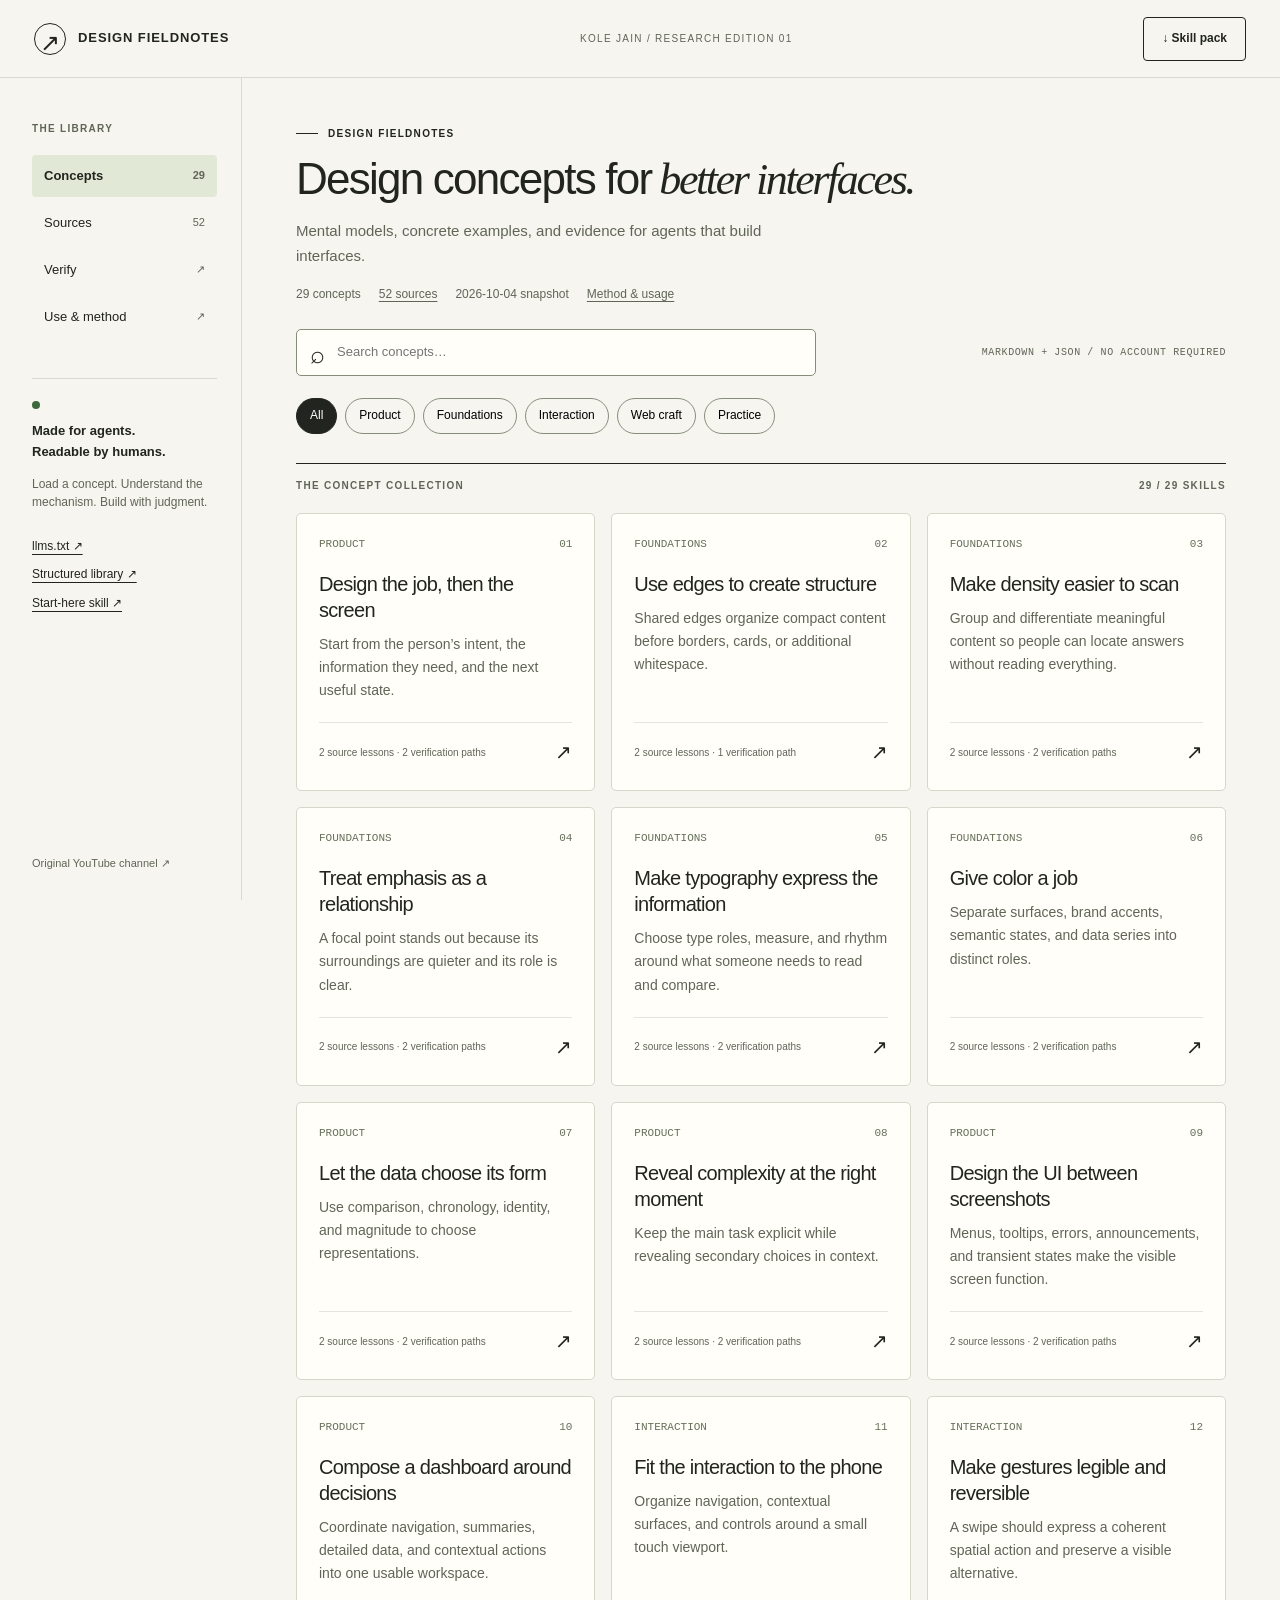
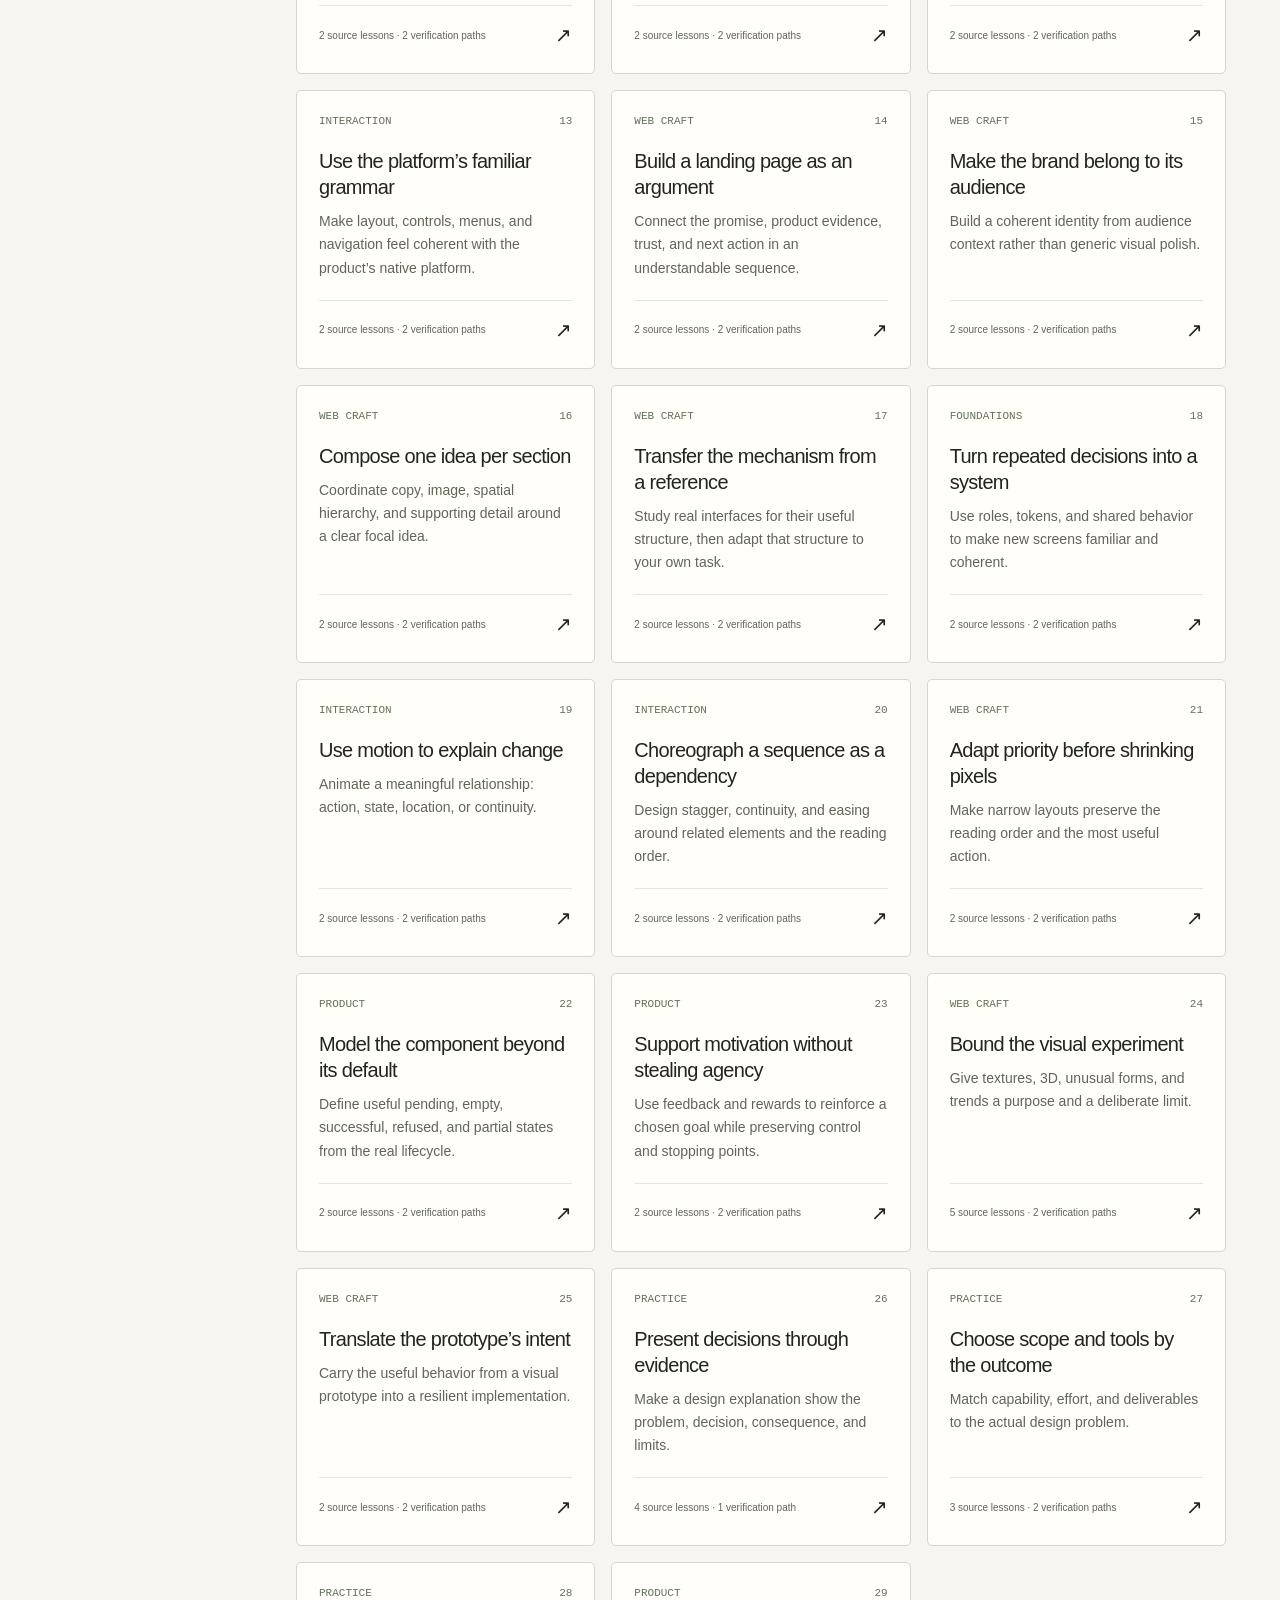
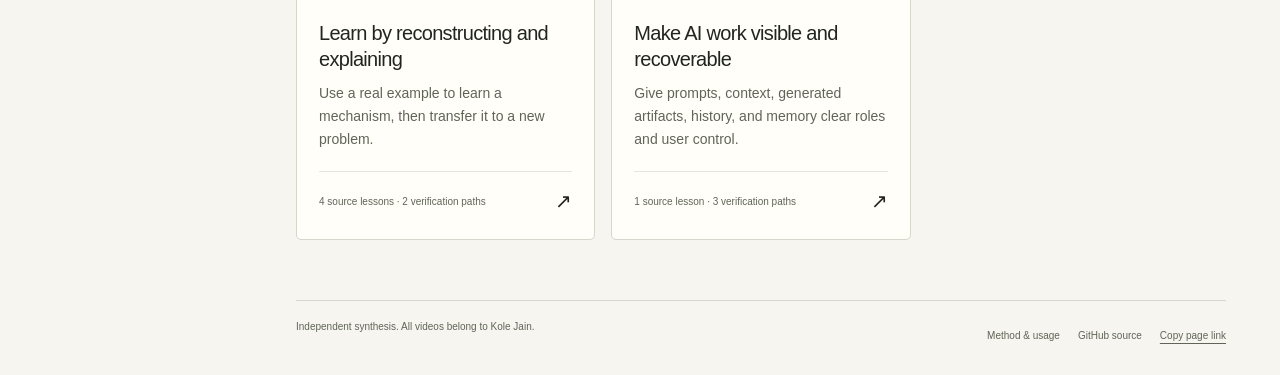
==== index.html @ 0d69a2a6 "Publish independent Design Fieldnotes library and agent skills" ====
<!doctype html>
<html lang="en">
<head>
  <meta charset="utf-8">
  <meta name="viewport" content="width=device-width, initial-scale=1">
  <meta name="description" content="An agent-first design field guide synthesized from Kole Jain’s public YouTube catalog. Concept skills, concrete examples, gotchas, and behavioral verification.">
  <title>Design Fieldnotes — An agent-first UX/UI library</title>
  <style>
@font-face{font-family:FieldSans;src:local("Arial")}*{box-sizing:border-box}html{scroll-behavior:smooth;scroll-padding-top:90px}body{margin:0;background:#f6f5ef;color:#22251f;font-family:FieldSans,Arial,sans-serif;font-size:15px;line-height:1.55}a{color:inherit;text-decoration:none}button,input,select{font:inherit}button,a,input,select{touch-action:manipulation}button{cursor:pointer}button:disabled{cursor:default}button:focus-visible,a:focus-visible,input:focus-visible,select:focus-visible,summary:focus-visible{outline:3px solid #315eaa;outline-offset:4px}.skip{position:absolute;top:-70px;left:20px;background:#22251f;color:white;padding:14px;z-index:10}.skip:focus{top:10px}.topbar{height:78px;border-bottom:1px solid #d9dbd1;display:flex;align-items:center;justify-content:space-between;padding:0 34px;background:#f6f5ef;position:sticky;top:0;z-index:4}.brand{display:flex;align-items:center;gap:12px;letter-spacing:.07em;font-size:13px;font-weight:800}.brand-mark{display:grid;place-items:center;width:32px;height:32px;border:1px solid #22251f;border-radius:50%;font-size:24px;font-weight:400}.edition{font-size:10px;letter-spacing:.13em;color:#606558}.top-action{padding:9px 18px;border:1px solid #22251f;border-radius:4px;font-size:12px;font-weight:bold}.shell{display:grid;grid-template-columns:242px minmax(0,1fr);max-width:1680px;margin:auto}.sidebar{padding:43px 24px 28px 32px;border-right:1px solid #d9dbd1;position:sticky;top:78px;align-self:start;height:calc(100vh - 78px);display:flex;flex-direction:column}.eyebrow{font-size:10px;font-weight:700;letter-spacing:.13em;margin:0 0 18px;color:#606558}.sidebar nav{display:grid;gap:5px}.sidebar nav a{display:flex;align-items:center;justify-content:space-between;padding:11px 12px;font-size:13px;border-radius:4px}.sidebar nav a.active{background:#e2e8d6;font-weight:700}.sidebar nav a:hover{background:#e9ebdf}.sidebar nav span{font-size:11px;color:#606558}.side-note{border-top:1px solid #d9dbd1;padding-top:22px;margin-top:40px;font-size:12px}.status-dot{display:block;width:8px;height:8px;border-radius:50%;background:#3d663c;margin-bottom:12px}.side-note strong{font-size:13px;line-height:1.6}.side-note p{color:#606558;margin:12px 0 20px}.side-note a{display:block;padding:5px 0;text-decoration:underline;text-underline-offset:4px}.channel-link{font-size:11px;margin-top:auto;padding-top:28px;color:#606558}main{padding:48px 54px 24px;min-width:0;outline:none}.hero{display:grid;grid-template-columns:1fr 180px;gap:30px;align-items:end;margin-bottom:38px}.hero h1{font-size:clamp(40px,4.5vw,70px);line-height:1.04;letter-spacing:-.055em;font-weight:500;max-width:800px;margin:18px 0 22px}.hero h1 em{font-family:Georgia,serif;font-weight:normal;letter-spacing:-.055em}.hero p{max-width:620px;color:#606558;font-size:15px;line-height:1.7;margin:0}.kicker{display:flex;align-items:center;gap:10px;font-size:10px;letter-spacing:.13em;font-weight:bold}.kicker:before{content:"";width:22px;height:1px;background:currentColor}.hero-stat{background:#d9ed91;border-radius:3px;padding:22px;position:relative}.hero-stat .number{display:block;font-family:Georgia,serif;font-size:57px;line-height:1;letter-spacing:-.06em;margin-bottom:12px}.hero-stat .label{font-size:11px;line-height:1.6}.hero-stat .arrow{position:absolute;right:17px;top:12px;font-size:25px}.research-note{border:1px solid #d4d8ca;border-left:3px solid #527344;padding:14px 18px;font-size:12px;color:#535a4c;background:#eeefe6;margin-bottom:30px}.research-note a{text-decoration:underline}.toolbar{display:flex;gap:20px;align-items:center;justify-content:space-between;margin-bottom:22px}.search{position:relative;flex:1;max-width:520px}.search:before{content:"⌕";position:absolute;left:14px;top:6px;font-size:25px}.search input{width:100%;border:1px solid #868e7a;border-radius:5px;background:#fffef9;padding:12px 40px;min-height:46px;font-size:13px;color:inherit}.search label{position:absolute;width:1px;height:1px;overflow:hidden;clip-path:inset(50%)}.toolbar-meta{font-family:monospace;font-size:10px;color:#606558;letter-spacing:.06em}.filters{display:flex;flex-wrap:wrap;gap:8px;margin-bottom:29px}.filter{border:1px solid #868e7a;background:transparent;padding:7px 13px;font-size:12px;border-radius:99px;min-height:36px}.filter[aria-pressed=true]{background:#22251f;border-color:#22251f;color:#fff}.section-label{display:flex;justify-content:space-between;gap:20px;border-top:1px solid #22251f;padding-top:14px;margin-bottom:20px;font-size:10px;font-weight:bold;letter-spacing:.13em;color:#606558}.cards{display:grid;grid-template-columns:repeat(3,minmax(0,1fr));gap:17px}.card{display:flex;flex-direction:column;min-height:280px;border:1px solid #d4d8ca;border-radius:5px;background:#fffef9;padding:22px;transition:transform .16s,border-color .16s}.card:hover{transform:translateY(-3px);border-color:#657852}.card-meta{display:flex;justify-content:space-between;gap:10px;color:#66705b;font-family:monospace;font-size:10px}.card-symbol{font-size:36px;line-height:1;margin:25px 0 20px;height:36px;font-weight:300}.card h2{margin:0 0 10px;font-size:19px;font-weight:500;letter-spacing:-.035em;line-height:1.25}.card p{font-size:12px;line-height:1.65;color:#606558;margin:0 0 24px}.card-bottom{margin-top:auto;padding-top:14px;border-top:1px solid #e4e6dd;display:flex;justify-content:space-between;align-items:center;font-size:10px;color:#606558}.card-bottom span:last-child{color:#22251f;font-size:20px}.empty{padding:50px 25px;border:1px dashed #a8b29a;color:#606558}.empty button{margin-top:15px}.bread{font-size:12px;color:#606558;margin-bottom:24px}.bread a{text-decoration:underline}.detail-header{padding-bottom:26px;border-bottom:1px solid #cdd0c4;margin-bottom:32px}.detail-header h1{font-size:clamp(34px,4vw,55px);line-height:1.12;letter-spacing:-.05em;max-width:830px;font-weight:500;margin:18px 0}.detail-header p{max-width:760px;color:#606558;font-size:16px}.actions{display:flex;flex-wrap:wrap;gap:10px;margin-top:24px}.action{display:inline-flex;align-items:center;justify-content:center;min-height:42px;background:#22251f;color:#fff;padding:10px 16px;border:1px solid #22251f;border-radius:4px;font-size:12px}.action.secondary{background:transparent;color:#22251f;border-color:#868e7a}.detail-layout{display:grid;grid-template-columns:minmax(0,1fr) 220px;gap:48px}.prose{max-width:800px}.prose h2{font-size:23px;font-weight:500;letter-spacing:-.03em;margin:32px 0 14px;line-height:1.25}.prose h2:first-child{margin-top:0}.prose h3{font-size:15px;margin:24px 0 8px}.prose p{line-height:1.85;margin:0 0 16px}.prose ul{padding-left:22px;line-height:1.85}.prose li{margin-bottom:8px}.prose a{text-decoration:underline;text-underline-offset:3px}.example{padding:22px;background:#e8eddf;border-radius:5px;margin:24px 0}.example .eyebrow{margin-bottom:10px}.example p:last-child{margin-bottom:0}.aside-panel{font-size:12px}.aside-panel>div{border-top:1px solid #cdd0c4;padding:18px 0}.aside-panel h2{font-size:10px;letter-spacing:.12em;margin:0 0 14px;color:#606558}.aside-panel a{display:block;margin-bottom:13px;line-height:1.6;text-decoration:underline}.tag{display:inline-block;background:#e2e8d6;border-radius:3px;padding:4px 7px;font-family:monospace;font-size:10px;margin:2px 2px 2px 0}.check-list{display:grid;gap:16px}.check{border:1px solid #d4d8ca;border-radius:5px;background:#fffef9;padding:24px}.check h2{margin:0 0 10px;font-size:21px;font-weight:500}.check p{font-size:13px;max-width:850px;color:#606558}.code-head{display:flex;align-items:center;justify-content:space-between;font-family:monospace;font-size:10px;margin-top:20px}.copy-small{font-size:11px;background:transparent;border:1px solid #868e7a;border-radius:3px;min-height:34px;padding:5px 12px}pre{background:#262a24;color:#e9eddc;padding:20px;border-radius:4px;overflow:auto;font-size:12px;line-height:1.8;tab-size:2}code{font-family:ui-monospace,SFMono-Regular,Menlo,monospace}p code{background:#e2e8d6;padding:2px 4px;font-size:12px}.source-list{display:grid;gap:0}.source-row{display:grid;grid-template-columns:37px minmax(0,1fr) 130px;gap:18px;padding:23px 0;border-bottom:1px solid #d4d8ca}.source-num{font-family:monospace;font-size:11px;color:#606558;padding-top:3px}.source-row h2{font-size:16px;letter-spacing:-.02em;font-weight:500;margin:0 0 8px;line-height:1.5}.source-row h2 a:hover{text-decoration:underline}.source-row p{font-size:12px;color:#606558;max-width:800px;margin:8px 0;line-height:1.7}.source-status{text-align:right;font-family:monospace;font-size:10px;color:#47613c;padding-top:4px}.source-status small{display:block;margin-top:7px;color:#606558;line-height:1.6}.source-moments{display:flex;flex-wrap:wrap;gap:12px;font-size:11px;margin-top:10px}.source-moments a{text-decoration:underline;color:#4b613f}.source-row details{font-size:12px;margin-top:14px}.source-row summary{cursor:pointer;min-height:30px}.callout{border-left:3px solid #708348;padding:15px 20px;background:#e8eddf;margin:24px 0}.plain-link{text-decoration:underline}footer{margin-top:60px;border-top:1px solid #d4d8ca;padding-top:18px;display:flex;justify-content:space-between;gap:20px;font-size:10px;color:#606558}#toast{position:fixed;bottom:25px;right:25px;padding:12px 20px;background:#22251f;color:white;border-radius:5px;font-size:12px;z-index:5;opacity:0;pointer-events:none}#toast.show{opacity:1}.small{font-size:12px;color:#606558}.lede{max-width:800px;font-size:16px;color:#606558;margin-bottom:30px}.coverage-grid{display:grid;grid-template-columns:repeat(3,1fr);gap:16px;margin:28px 0}.coverage-grid>div{padding:20px;background:#e8eddf}.coverage-grid strong{display:block;font-size:30px;font-family:Georgia,serif}.coverage-grid span{font-size:11px;color:#606558}@media(min-width:1550px){main{padding:58px 74px}}@media(max-width:1170px){.cards{grid-template-columns:repeat(2,minmax(0,1fr))}.shell{grid-template-columns:212px minmax(0,1fr)}main{padding:35px}.sidebar{padding-left:22px}.hero{grid-template-columns:1fr 150px}.detail-layout{grid-template-columns:minmax(0,1fr)}.aside-panel{display:grid;grid-template-columns:repeat(2,minmax(0,1fr));gap:24px}}@media(max-width:760px){.edition{display:none}.topbar{height:67px;padding:0 18px}.brand{font-size:10px;gap:8px}.top-action{font-size:10px;padding:8px 12px}.shell{display:block}.sidebar{position:static;height:auto;border-right:0;border-bottom:1px solid #d9dbd1;padding:12px 14px}.sidebar>.eyebrow,.side-note,.channel-link{display:none}.sidebar nav{display:flex;overflow:auto;gap:5px}.sidebar nav a{white-space:nowrap;font-size:11px;gap:12px;padding:10px}.sidebar nav a span{display:none}main{padding:32px 20px 22px}.hero{grid-template-columns:1fr;gap:20px}.hero h1{font-size:44px;margin-top:20px}.hero p{font-size:14px}.hero-stat{padding:15px 20px;display:flex;align-items:center;gap:20px}.hero-stat .number{font-size:35px;margin:0}.hero-stat .label{font-size:11px}.hero-stat .arrow{top:15px}.toolbar{display:block}.toolbar-meta{margin-top:13px}.search{max-width:none}.filters{gap:7px}.filter{font-size:11px}.cards{grid-template-columns:1fr}.card{min-height:255px}.card-symbol{margin:20px 0}.source-row{grid-template-columns:26px minmax(0,1fr);gap:10px}.source-status{grid-column:2;text-align:left;display:flex;gap:16px;padding:0}.source-status small{margin-top:0}.coverage-grid{gap:8px}.coverage-grid>div{padding:13px}.coverage-grid strong{font-size:26px}.detail-layout{gap:20px}.aside-panel{display:block}.actions .action{flex:1}.detail-header h1{font-size:37px}.prose p{font-size:14px}.check{padding:18px}pre{font-size:11px;padding:15px}footer{flex-direction:column;gap:8px;margin-top:40px}#toast{bottom:15px;right:15px;left:15px}.hero h1 em{display:inline}}@media(prefers-reduced-motion:reduce){html{scroll-behavior:auto}*,*:before,*:after{transition:none!important;animation:none!important}}@media print{.sidebar,.topbar,.toolbar,.filters,.actions,footer{display:none}.shell{display:block}main{padding:0}.cards{grid-template-columns:repeat(2,1fr)}.card{break-inside:avoid}.detail-layout{display:block}}

/* Reading and interaction roles for the public reference library. */
.prose{max-width:68ch}.prose p,.prose li{font-size:16px;line-height:1.75}.card p,.source-row p{font-size:14px;line-height:1.65}.action,.top-action,.copy-small{min-height:44px}.top-action{display:inline-flex;align-items:center;justify-content:center}.footer-links{display:flex;flex-wrap:wrap;gap:18px;align-items:center}.text-button{border:0;background:transparent;color:inherit;padding:8px 0;min-height:32px;text-decoration:underline;text-underline-offset:4px}.method-steps{padding-left:24px}.method-steps li{padding-left:5px;margin-bottom:20px}.check{scroll-margin-top:94px}.check:focus-visible{outline:3px solid #315eaa;outline-offset:4px}.aside-panel p{font-size:13px;line-height:1.65}.example{background:transparent;border-radius:0;border-left:2px solid #527344;padding:8px 0 8px 22px}.code-head{gap:16px}.source-moments a{display:inline-flex;align-items:center;min-height:32px}.hero-stat{align-self:center}.research-note{background:transparent;border:0;border-top:1px solid #d4d8ca;border-bottom:1px solid #d4d8ca;padding:12px 0}
@media(max-width:760px){main{padding-top:24px}.hero{gap:12px;margin-bottom:18px}.hero h1{font-size:36px;margin:14px 0}.hero p{font-size:14px;line-height:1.6}.hero-stat{padding:0;background:transparent;border-radius:0;gap:10px;justify-content:flex-start}.hero-stat .number{font-family:Arial,sans-serif;font-size:16px;font-weight:700;letter-spacing:0}.hero-stat .label{font-size:12px}.hero-stat .arrow{position:static;font-size:20px;margin-left:auto}.hero-stat .label br{display:none}.research-note{font-size:12px;margin-bottom:20px}.filter{min-height:40px}.filters{margin-bottom:22px}.card-symbol{display:none}.card{min-height:0;padding:20px}.card h2{margin-top:12px}.card p{font-size:14px}.card-bottom{margin-top:0}.prose p,.prose li{font-size:16px}.detail-header h1{font-size:34px}.detail-header p{font-size:16px}.actions .action{flex:auto;min-width:0}.aside-panel{margin-top:4px}.footer-links{gap:14px}.check{scroll-margin-top:80px}.coverage-grid>div{background:transparent}}

@media(max-width:760px){.sidebar nav{display:grid;grid-template-columns:repeat(4,minmax(0,1fr));overflow:visible;gap:4px}.sidebar nav a{white-space:normal;justify-content:center;text-align:center;line-height:1.3;padding:10px 2px;min-height:48px}.hero-stat .arrow{order:3}.hero-stat .number{order:1}.hero-stat .label{order:2}}

/* Astra-selected direction: compact concept discovery, structured reading. */
.library-intro{display:block;margin-bottom:26px}.hero h1{font-size:44px;line-height:1.12;letter-spacing:-.04em;margin:12px 0 14px}.library-intro h1 br{display:none}.library-intro h1 em{margin-left:.18em}.hero p{max-width:64ch}.intro-meta{display:flex;flex-wrap:wrap;gap:8px 18px;margin-top:16px;font-size:12px;color:#606558}.intro-meta a{text-decoration:underline;text-underline-offset:3px}.cards{gap:16px}.card{min-height:0;padding:22px}.card h2{margin-top:18px;font-size:20px;line-height:1.3}.card p{margin-bottom:20px}.card-meta{font-size:11px}.detail-header h1{font-size:40px;line-height:1.15;letter-spacing:-.035em}.detail-header .download-note{font-size:13px;margin:14px 0 0;line-height:1.6;max-width:65ch}.download-note a{text-decoration:underline;text-underline-offset:3px}.section-heading,.example{scroll-margin-top:100px}.section-contents{display:grid;gap:2px}.section-contents a{display:block;padding:5px 0;min-height:28px;line-height:1.5}.section-contents a:hover{text-decoration:underline}.aside-panel{position:sticky;top:96px;align-self:start}.mobile-contents{display:none}.example:focus-visible{outline:3px solid #315eaa;outline-offset:5px}
@media(max-width:1170px){.aside-panel{position:static}.desktop-contents{display:none}.mobile-contents{display:block;border-top:1px solid #d4d8ca;border-bottom:1px solid #d4d8ca;margin:0 0 28px;padding:0 2px}.mobile-contents summary{cursor:pointer;min-height:44px;padding:10px 0;font-size:14px}.mobile-contents nav{padding:0 0 12px}.mobile-contents a{min-height:36px}.section-heading,.example{scroll-margin-top:86px}}
@media(max-width:760px){.hero h1{font-size:33px;line-height:1.15;margin:12px 0}.library-intro h1 br{display:block}.library-intro h1 em{margin-left:0}.hero p{font-size:15px;line-height:1.65}.intro-meta{font-size:12px;gap:6px 14px;margin-top:12px}.library-intro{margin-bottom:22px}.card{padding:20px}.card h2{margin-top:12px;font-size:19px}.detail-header h1{font-size:33px}.detail-header{margin-bottom:24px}.section-heading,.example{scroll-margin-top:84px}}

@media(max-width:1170px){.mobile-contents{border-top:0}}

/* Reading navigation changes position without a competing scroll animation. */
html{scroll-behavior:auto}.section-heading,.example,.check{scroll-margin-top:12px}

</style>


</head>
<body>
  <a class="skip" href="#main">Skip to content</a>
  <header class="topbar">
    <a class="brand" href="#skills" aria-label="Design Fieldnotes home"><span class="brand-mark" aria-hidden="true">↗</span> DESIGN FIELDNOTES</a>
    <span class="edition">KOLE JAIN / RESEARCH EDITION 01</span>
    <a class="top-action" href="skills.zip" download>↓ Skill pack</a>
  </header>
  <div class="shell">
    <aside class="sidebar">
      <p class="eyebrow">THE LIBRARY</p>
      <nav aria-label="Library"><a href="#skills" data-page="skills">Concepts <span id="skill-count">—</span></a><a href="#sources" data-page="sources">Sources <span id="video-count">52</span></a><a href="#checks" data-page="checks">Verify <span>↗</span></a><a href="#about" data-page="about">Use & method <span>↗</span></a></nav>
      <div class="side-note"><span class="status-dot" aria-hidden="true"></span><strong>Made for agents.<br>Readable by humans.</strong><p>Load a concept. Understand the mechanism. Build with judgment.</p><a href="llms.txt">llms.txt ↗</a><a href="library.json">Structured library ↗</a><a href="skills/index/SKILL.md">Start-here skill ↗</a></div>
      <a class="channel-link" href="https://www.youtube.com/@KoleJain/videos" target="_blank" rel="noopener">Original YouTube channel ↗</a>
    </aside>
    <main id="main" tabindex="-1">
      <div id="view"></div>
      <footer><span>Independent synthesis. All videos belong to Kole Jain.</span><div class="footer-links"><a href="#about">Method & usage</a><a href="https://github.com/brianjmeier/design-fieldnotes" target="_blank" rel="noopener">GitHub source</a><button id="share-page" class="text-button">Copy page link</button></div></footer>
    </main>
  </div>
  <div id="toast" role="status" aria-live="polite"></div>
  <noscript><p>This interactive library needs JavaScript. <a href="skills/index/SKILL.md">Read the Markdown index</a> or <a href="library.json">download the complete structured library</a>.</p></noscript>
<script>
window.FIELDNOTES = {"title": "Design Fieldnotes", "schemaVersion": 1, "date": "2026-10-04", "channel": "https://www.youtube.com/@KoleJain", "skills": [{"id": "intent-and-flow", "title": "Design the job, then the screen", "category": "Product", "number": "01", "summary": "Start from the person’s intent, the information they need, and the next useful state.", "model": ["An interface is one moment in a larger flow. Its quality depends on how someone arrives, what they can decide, and where their action leaves them. A polished screen can still fail when the surrounding sequence is missing."], "when": "Use when a new screen has no obvious purpose, or an attractive flow leaves users stranded.", "reasoning": ["Write the user’s job as an observable outcome. For a release dashboard, “find the release that needs intervention” is more useful than “show analytics.” Identify the minimum evidence needed to make that decision.", "Map the entry, action, result, and recovery. Give the result a meaningful destination. Put secondary information where it supports a decision; avoid adding an attractive component without a role in the flow."], "example": {"title": "Creating a shared project", "before": "Before: “Create” closes the form and returns to an unchanged list. The person has to search for what they just made.", "after": "After: the project detail opens with the saved name, a completion message, and an optional invitation action. Skipping invitations leaves the project usable.", "code": null}, "gotchas": ["Equating a visible button with a completed task.", "Making onboarding mandatory when the product can already be used.", "Adding an extra screen to compensate for unclear copy."], "evidence": "Observe a person enter the flow, finish the job, and recover from one refusal. Record where they had to guess. A screenshot cannot prove that the result exists.", "sources": [{"id": "ADaQuZS04Rc", "seconds": 122, "lesson": "Related source discussion; the skill’s examples and reasoning are our adaptation."}, {"id": "HE4rLEQpiXY", "seconds": 26, "lesson": "Start from the user's task and add features only when they serve a real intent."}], "checks": ["task-completion", "state-matrix"], "related": ["progressive-disclosure", "component-states"], "markdown": "---\nname: intent-and-flow\ndescription: \"Start from the person’s intent, the information they need, and the next useful state.\"\n---\n\n\n# Design the job, then the screen\n\n## Mental model\n\nAn interface is one moment in a larger flow. Its quality depends on how someone arrives, what they can decide, and where their action leaves them. A polished screen can still fail when the surrounding sequence is missing.\n\n## When this skill applies\n\nUse when a new screen has no obvious purpose, or an attractive flow leaves users stranded.\n\n## Reasoning\n\nWrite the user’s job as an observable outcome. For a release dashboard, “find the release that needs intervention” is more useful than “show analytics.” Identify the minimum evidence needed to make that decision.\n\nMap the entry, action, result, and recovery. Give the result a meaningful destination. Put secondary information where it supports a decision; avoid adding an attractive component without a role in the flow.\n\n## Worked example — original implementation adaptation\n\nCreating a shared project\n\nBefore: “Create” closes the form and returns to an unchanged list. The person has to search for what they just made.\n\nAfter: the project detail opens with the saved name, a completion message, and an optional invitation action. Skipping invitations leaves the project usable.\n\n## Failure modes\n\n- Equating a visible button with a completed task.\n\n- Making onboarding mandatory when the product can already be used.\n\n- Adding an extra screen to compensate for unclear copy.\n\n## Evidence that would support the decision\n\nObserve a person enter the flow, finish the job, and recover from one refusal. Record where they had to guess. A screenshot cannot prove that the result exists.\n\n## Verification references\n\n- [Follow the primary task to its result](../../checks/task-completion.md)\n\n- [Exercise the component’s complete state model](../../checks/state-matrix.md)\n\n## Source moments\n\n- [Stop Making Pretty UIs. Think Like a Product Designer](https://www.youtube.com/watch?v=ADaQuZS04Rc&t=122s): Related source discussion; the skill’s examples and reasoning are our adaptation.\n\n- [How to think like a GENIUS UI/UX designer](https://www.youtube.com/watch?v=HE4rLEQpiXY&t=26s): Start from the user's task and add features only when they serve a real intent.\n\n## Related skills\n\n- [progressive-disclosure](../progressive-disclosure/SKILL.md)\n\n- [component-states](../component-states/SKILL.md)\n\nSource moments are attributed teaching. Examples, reasoning, and verification are our original agent-oriented adaptations. Read the source ledger for review limits.\n"}, {"id": "alignment-structure", "title": "Use edges to create structure", "category": "Foundations", "number": "02", "summary": "Shared edges organize compact content before borders, cards, or additional whitespace.", "model": ["Alignment gives the eye stable paths across related information. Consistent text starts, numerical ends, and internal baselines can create structure without enclosing every item in another box."], "when": "Use for lists, cards, sidebars, forms, and interfaces that feel subtly unsettled.", "reasoning": ["Identify the edges a person compares: names, values, labels, and actions. Choose a few shared anchors. A number column should support magnitude comparison; an action column should remain predictable as names wrap.", "Use content-driven grid tracks and consistent internal gaps. Inspect optical alignment after mathematical alignment: an icon’s visible shape can sit off-center inside its asset box. Add a border only if it clarifies a real boundary."], "example": {"title": "A task row with changing content", "before": "Before: the checkbox, name, owner and menu are independently positioned. Long task titles push the menu out of alignment.", "after": "After: the row shares three tracks; the title wraps in the flexible middle, while the checkbox and menu keep stable edges. Related rows align without nested cards.", "code": ".task-row { display: grid; grid-template-columns: 24px minmax(0, 1fr) max-content; gap: 12px; align-items: start; }\n.amount { text-align: right; font-variant-numeric: tabular-nums; }"}, "gotchas": ["Centering long labels makes scanning inconsistent.", "Hiding useful actions solely to make the composition tidy.", "Adding many independent offsets instead of fixing the shared structure."], "evidence": "Compare the row with short and three-line titles, missing owners, and large values. Inspect both the alignment and whether the action remains reachable.", "sources": [{"id": "neE6wOuBIP8", "seconds": 26, "lesson": "Related source discussion; the skill’s examples and reasoning are our adaptation."}, {"id": "Lp6ey4AyDzA", "seconds": 81, "lesson": "Related source discussion; the skill’s examples and reasoning are our adaptation."}], "checks": ["responsive-content"], "related": ["density-recognition", "data-shape"], "markdown": "---\nname: alignment-structure\ndescription: \"Shared edges organize compact content before borders, cards, or additional whitespace.\"\n---\n\n\n# Use edges to create structure\n\n## Mental model\n\nAlignment gives the eye stable paths across related information. Consistent text starts, numerical ends, and internal baselines can create structure without enclosing every item in another box.\n\n## When this skill applies\n\nUse for lists, cards, sidebars, forms, and interfaces that feel subtly unsettled.\n\n## Reasoning\n\nIdentify the edges a person compares: names, values, labels, and actions. Choose a few shared anchors. A number column should support magnitude comparison; an action column should remain predictable as names wrap.\n\nUse content-driven grid tracks and consistent internal gaps. Inspect optical alignment after mathematical alignment: an icon’s visible shape can sit off-center inside its asset box. Add a border only if it clarifies a real boundary.\n\n## Worked example — original implementation adaptation\n\nA task row with changing content\n\nBefore: the checkbox, name, owner and menu are independently positioned. Long task titles push the menu out of alignment.\n\nAfter: the row shares three tracks; the title wraps in the flexible middle, while the checkbox and menu keep stable edges. Related rows align without nested cards.\n\n```css\n.task-row { display: grid; grid-template-columns: 24px minmax(0, 1fr) max-content; gap: 12px; align-items: start; }\n.amount { text-align: right; font-variant-numeric: tabular-nums; }\n```\n\n## Failure modes\n\n- Centering long labels makes scanning inconsistent.\n\n- Hiding useful actions solely to make the composition tidy.\n\n- Adding many independent offsets instead of fixing the shared structure.\n\n## Evidence that would support the decision\n\nCompare the row with short and three-line titles, missing owners, and large values. Inspect both the alignment and whether the action remains reachable.\n\n## Verification references\n\n- [Stress the layout with real content](../../checks/responsive-content.md)\n\n## Source moments\n\n- [The secret behind weirdly perfect UI designs](https://www.youtube.com/watch?v=neE6wOuBIP8&t=26s): Related source discussion; the skill’s examples and reasoning are our adaptation.\n\n- [8 Web Design Hacks To ACTUALLY Make Your Designs Better](https://www.youtube.com/watch?v=Lp6ey4AyDzA&t=81s): Related source discussion; the skill’s examples and reasoning are our adaptation.\n\n## Related skills\n\n- [density-recognition](../density-recognition/SKILL.md)\n\n- [data-shape](../data-shape/SKILL.md)\n\nSource moments are attributed teaching. Examples, reasoning, and verification are our original agent-oriented adaptations. Read the source ledger for review limits.\n"}, {"id": "density-recognition", "title": "Make density easier to scan", "category": "Foundations", "number": "03", "summary": "Group and differentiate meaningful content so people can locate answers without reading everything.", "model": ["Density becomes difficult when information is undifferentiated. Grouping, recognizable identities, and distinct representations let people scan for a question instead of consuming a wall of similar text."], "when": "Use when a busy interface gets longer after adding whitespace but still feels difficult to read.", "reasoning": ["Ask what someone is scanning for: due date, owner, urgency, or type. Group by the dimension that supports that task. Reserve visual variation for distinctions that carry meaning.", "Preserve an explicit label when an icon is ambiguous. Familiarity depends on the audience: an avatar can cue a teammate, while an unfamiliar symbol may add another decoding task. Keep source data available when a summary replaces it."], "example": {"title": "A release activity feed", "before": "Before: every event is a same-weight sentence in one chronological block.", "after": "After: events are grouped by release; actor identity is visually consistent, failures include a labeled severity marker, and the time is quiet. Full details remain available from the event.", "code": null}, "gotchas": ["Replacing precise language with unfamiliar icons.", "Grouping by what is convenient in code instead of the user’s query.", "Using color as the only way to recognize categories."], "evidence": "Give a reader a specific question and observe whether they can locate the answer. Compare that result against the ungrouped version using the same content.", "sources": [{"id": "neE6wOuBIP8", "seconds": 146, "lesson": "Related source discussion; the skill’s examples and reasoning are our adaptation."}, {"id": "c1TvOcKdBVE", "seconds": 21, "lesson": "Refine large type spacing, nested corner radii, and palettes with deliberate relationships."}], "checks": ["task-completion", "semantic-accessibility"], "related": ["alignment-structure", "relative-emphasis"], "markdown": "---\nname: density-recognition\ndescription: \"Group and differentiate meaningful content so people can locate answers without reading everything.\"\n---\n\n\n# Make density easier to scan\n\n## Mental model\n\nDensity becomes difficult when information is undifferentiated. Grouping, recognizable identities, and distinct representations let people scan for a question instead of consuming a wall of similar text.\n\n## When this skill applies\n\nUse when a busy interface gets longer after adding whitespace but still feels difficult to read.\n\n## Reasoning\n\nAsk what someone is scanning for: due date, owner, urgency, or type. Group by the dimension that supports that task. Reserve visual variation for distinctions that carry meaning.\n\nPreserve an explicit label when an icon is ambiguous. Familiarity depends on the audience: an avatar can cue a teammate, while an unfamiliar symbol may add another decoding task. Keep source data available when a summary replaces it.\n\n## Worked example — original implementation adaptation\n\nA release activity feed\n\nBefore: every event is a same-weight sentence in one chronological block.\n\nAfter: events are grouped by release; actor identity is visually consistent, failures include a labeled severity marker, and the time is quiet. Full details remain available from the event.\n\n## Failure modes\n\n- Replacing precise language with unfamiliar icons.\n\n- Grouping by what is convenient in code instead of the user’s query.\n\n- Using color as the only way to recognize categories.\n\n## Evidence that would support the decision\n\nGive a reader a specific question and observe whether they can locate the answer. Compare that result against the ungrouped version using the same content.\n\n## Verification references\n\n- [Follow the primary task to its result](../../checks/task-completion.md)\n\n- [Check semantics, then inspect meaning](../../checks/semantic-accessibility.md)\n\n## Source moments\n\n- [The secret behind weirdly perfect UI designs](https://www.youtube.com/watch?v=neE6wOuBIP8&t=146s): Related source discussion; the skill’s examples and reasoning are our adaptation.\n\n- [The 8 UI/UX Cheat Codes for INSTANTLY Better Designs](https://www.youtube.com/watch?v=c1TvOcKdBVE&t=21s): Refine large type spacing, nested corner radii, and palettes with deliberate relationships.\n\n## Related skills\n\n- [alignment-structure](../alignment-structure/SKILL.md)\n\n- [relative-emphasis](../relative-emphasis/SKILL.md)\n\nSource moments are attributed teaching. Examples, reasoning, and verification are our original agent-oriented adaptations. Read the source ledger for review limits.\n"}, {"id": "relative-emphasis", "title": "Treat emphasis as a relationship", "category": "Foundations", "number": "04", "summary": "A focal point stands out because its surroundings are quieter and its role is clear.", "model": ["Visual priority is relational. An accent does little when every neighboring element uses it. Quiet defaults make meaningful selection, urgency, and primary action distinguishable."], "when": "Use when everything looks important, or repeated decoration hides the next useful action.", "reasoning": ["Name the decision that should lead the screen. Give its action or evidence the strongest relevant contrast; make supporting information quieter without making it unreadable.", "Change the surroundings before escalating the focal point. Keep semantic urgency separate from ordinary brand emphasis. Several tasks can have local primary actions; the screen still needs a clear overall entry point."], "example": {"title": "A settings panel", "before": "Before: all six default settings are bright accent chips, and “Save changes” is another equally bright element.", "after": "After: unchanged values are neutral. The modified setting has an explicit “Changed” label; the save action has a consistent primary treatment. Error color appears only when correction is needed.", "code": null}, "gotchas": ["Dimming secondary text below readable contrast.", "Using selected styling for every default value.", "Treating one primary action per page as an inflexible rule."], "evidence": "Inspect default, selected, changed, and error states side by side. Ask what changed and where the reader would act next without explaining the screen.", "sources": [{"id": "neE6wOuBIP8", "seconds": 382, "lesson": "Related source discussion; the skill’s examples and reasoning are our adaptation."}, {"id": "AH_ugxmLeUM", "seconds": 23, "lesson": "Map navigation, skip paths, empty states and dynamic feedback before polishing the interface."}], "checks": ["color-contrast", "state-matrix"], "related": ["semantic-color", "typographic-roles"], "markdown": "---\nname: relative-emphasis\ndescription: \"A focal point stands out because its surroundings are quieter and its role is clear.\"\n---\n\n\n# Treat emphasis as a relationship\n\n## Mental model\n\nVisual priority is relational. An accent does little when every neighboring element uses it. Quiet defaults make meaningful selection, urgency, and primary action distinguishable.\n\n## When this skill applies\n\nUse when everything looks important, or repeated decoration hides the next useful action.\n\n## Reasoning\n\nName the decision that should lead the screen. Give its action or evidence the strongest relevant contrast; make supporting information quieter without making it unreadable.\n\nChange the surroundings before escalating the focal point. Keep semantic urgency separate from ordinary brand emphasis. Several tasks can have local primary actions; the screen still needs a clear overall entry point.\n\n## Worked example — original implementation adaptation\n\nA settings panel\n\nBefore: all six default settings are bright accent chips, and “Save changes” is another equally bright element.\n\nAfter: unchanged values are neutral. The modified setting has an explicit “Changed” label; the save action has a consistent primary treatment. Error color appears only when correction is needed.\n\n## Failure modes\n\n- Dimming secondary text below readable contrast.\n\n- Using selected styling for every default value.\n\n- Treating one primary action per page as an inflexible rule.\n\n## Evidence that would support the decision\n\nInspect default, selected, changed, and error states side by side. Ask what changed and where the reader would act next without explaining the screen.\n\n## Verification references\n\n- [Measure color in its actual role](../../checks/color-contrast.md)\n\n- [Exercise the component’s complete state model](../../checks/state-matrix.md)\n\n## Source moments\n\n- [The secret behind weirdly perfect UI designs](https://www.youtube.com/watch?v=neE6wOuBIP8&t=382s): Related source discussion; the skill’s examples and reasoning are our adaptation.\n\n- [7 UI/UX mistakes that SCREAM you’re a beginner](https://www.youtube.com/watch?v=AH_ugxmLeUM&t=23s): Map navigation, skip paths, empty states and dynamic feedback before polishing the interface.\n\n## Related skills\n\n- [semantic-color](../semantic-color/SKILL.md)\n\n- [typographic-roles](../typographic-roles/SKILL.md)\n\nSource moments are attributed teaching. Examples, reasoning, and verification are our original agent-oriented adaptations. Read the source ledger for review limits.\n"}, {"id": "typographic-roles", "title": "Make typography express the information", "category": "Foundations", "number": "05", "summary": "Choose type roles, measure, and rhythm around what someone needs to read and compare.", "model": ["A type system creates repeatable levels of information. Size, weight, line height, line length, and spacing work together; a mathematical scale gives a starting point that still needs real-content judgment."], "when": "Use when headings compete, body text feels tiring, or a layout breaks when copy changes.", "reasoning": ["Define a small set of roles such as display, section title, body, label, and metadata. Start from readable body copy, then create enough separation for the needed hierarchy. Fit the scale to product density.", "Test a paragraph and a wrapped heading before applying the type system widely. Adjust measure and line height together. Use tabular figures where people compare numbers; preserve actual text instead of baking essential copy into images."], "example": {"title": "A financial summary", "before": "Before: amounts, labels, headings and notes all use unrelated sizes chosen per card.", "after": "After: amounts share one numeric role; labels and metadata have consistent weights. The longest account name wraps naturally, and the explanatory paragraph has a bounded measure.", "code": ".body-copy { max-width: 65ch; font-size: 1rem; line-height: 1.65; }\n.section-title { font-size: clamp(1.5rem, 2vw + 1rem, 2.25rem); line-height: 1.2; }\n/* These values are a worked starting point; evaluate the actual font and content. */"}, "gotchas": ["Treating a scale ratio as proof that text is readable.", "Letting display type rules shrink body text on mobile.", "Measuring only the text box while ignoring actual glyph and baseline relationships."], "evidence": "Capture long and short copy at narrow widths and larger text settings. Read body paragraphs, inspect label hierarchy, and compare numerical columns.", "sources": [{"id": "7sUUzOCv47U", "seconds": 568, "lesson": "Related source discussion; the skill’s examples and reasoning are our adaptation."}, {"id": "9WVt1CelBfg", "seconds": 242, "lesson": "Choose a layout around what the content needs to communicate."}], "checks": ["responsive-content", "color-contrast"], "related": ["alignment-structure", "responsive-priority"], "markdown": "---\nname: typographic-roles\ndescription: \"Choose type roles, measure, and rhythm around what someone needs to read and compare.\"\n---\n\n\n# Make typography express the information\n\n## Mental model\n\nA type system creates repeatable levels of information. Size, weight, line height, line length, and spacing work together; a mathematical scale gives a starting point that still needs real-content judgment.\n\n## When this skill applies\n\nUse when headings compete, body text feels tiring, or a layout breaks when copy changes.\n\n## Reasoning\n\nDefine a small set of roles such as display, section title, body, label, and metadata. Start from readable body copy, then create enough separation for the needed hierarchy. Fit the scale to product density.\n\nTest a paragraph and a wrapped heading before applying the type system widely. Adjust measure and line height together. Use tabular figures where people compare numbers; preserve actual text instead of baking essential copy into images.\n\n## Worked example — original implementation adaptation\n\nA financial summary\n\nBefore: amounts, labels, headings and notes all use unrelated sizes chosen per card.\n\nAfter: amounts share one numeric role; labels and metadata have consistent weights. The longest account name wraps naturally, and the explanatory paragraph has a bounded measure.\n\n```css\n.body-copy { max-width: 65ch; font-size: 1rem; line-height: 1.65; }\n.section-title { font-size: clamp(1.5rem, 2vw + 1rem, 2.25rem); line-height: 1.2; }\n/* These values are a worked starting point; evaluate the actual font and content. */\n```\n\n## Failure modes\n\n- Treating a scale ratio as proof that text is readable.\n\n- Letting display type rules shrink body text on mobile.\n\n- Measuring only the text box while ignoring actual glyph and baseline relationships.\n\n## Evidence that would support the decision\n\nCapture long and short copy at narrow widths and larger text settings. Read body paragraphs, inspect label hierarchy, and compare numerical columns.\n\n## Verification references\n\n- [Stress the layout with real content](../../checks/responsive-content.md)\n\n- [Measure color in its actual role](../../checks/color-contrast.md)\n\n## Source moments\n\n- [Mathematically Perfect Typography for Web Design](https://www.youtube.com/watch?v=7sUUzOCv47U&t=568s): Related source discussion; the skill’s examples and reasoning are our adaptation.\n\n- [The stupid simple way to learn UI/UX design in exactly 10 minutes](https://www.youtube.com/watch?v=9WVt1CelBfg&t=242s): Choose a layout around what the content needs to communicate.\n\n## Related skills\n\n- [alignment-structure](../alignment-structure/SKILL.md)\n\n- [responsive-priority](../responsive-priority/SKILL.md)\n\nSource moments are attributed teaching. Examples, reasoning, and verification are our original agent-oriented adaptations. Read the source ledger for review limits.\n"}, {"id": "semantic-color", "title": "Give color a job", "category": "Foundations", "number": "06", "summary": "Separate surfaces, brand accents, semantic states, and data series into distinct roles.", "model": ["Product color serves several jobs: separate surfaces, express interactive state, communicate meaning, and distinguish data. A fixed area ratio cannot determine all of these decisions."], "when": "Use for dashboards, themes, status systems, or designs where colors are scattered decoratively.", "reasoning": ["Name colors by their role rather than their current pigment. A surface, selected item, failure, and chart series should not silently inherit the same brand token. Consider what each state must communicate without color.", "Build theme mappings independently; do not invert a light palette. Evaluate actual foreground/background pairs after opacity and overlays. Choose categorical chart colors that remain distinguishable, with labels or patterns where needed."], "example": {"title": "A deployment list", "before": "Before: brand purple is used for success, failure, selected rows, and every chart series.", "after": "After: neutral surfaces carry layout; selection uses the interaction accent; failed builds include an error icon and text; charts have explicit series labels. Each theme maps those roles deliberately.", "code": ":root { --surface: #f6f5ef; --text: #22251f; --muted-text: #606558; --selection: #e2e8d6; }\n[data-theme=\"dark\"] { --surface: #20241e; --text: #f3f5eb; --muted-text: #b7beac; --selection: #35452e; }"}, "gotchas": ["Making semantic meaning depend on hue alone.", "Applying an arbitrary 60/30/10 ratio to a dense product.", "Assuming perceptually even colors automatically meet contrast requirements."], "evidence": "Measure text and relevant control contrast in each theme. Inspect selected, hover, focus, warning, and error states. Read charts without relying on color alone.", "sources": [{"id": "66oOi9OLMCw", "seconds": 275, "lesson": "Related source discussion; the skill’s examples and reasoning are our adaptation."}, {"id": "EOcY3hPMQkk", "seconds": 76, "lesson": "Use neutral surfaces and restrained borders to preserve visual hierarchy."}], "checks": ["color-contrast", "state-matrix"], "related": ["relative-emphasis", "design-system-decisions"], "markdown": "---\nname: semantic-color\ndescription: \"Separate surfaces, brand accents, semantic states, and data series into distinct roles.\"\n---\n\n\n# Give color a job\n\n## Mental model\n\nProduct color serves several jobs: separate surfaces, express interactive state, communicate meaning, and distinguish data. A fixed area ratio cannot determine all of these decisions.\n\n## When this skill applies\n\nUse for dashboards, themes, status systems, or designs where colors are scattered decoratively.\n\n## Reasoning\n\nName colors by their role rather than their current pigment. A surface, selected item, failure, and chart series should not silently inherit the same brand token. Consider what each state must communicate without color.\n\nBuild theme mappings independently; do not invert a light palette. Evaluate actual foreground/background pairs after opacity and overlays. Choose categorical chart colors that remain distinguishable, with labels or patterns where needed.\n\n## Worked example — original implementation adaptation\n\nA deployment list\n\nBefore: brand purple is used for success, failure, selected rows, and every chart series.\n\nAfter: neutral surfaces carry layout; selection uses the interaction accent; failed builds include an error icon and text; charts have explicit series labels. Each theme maps those roles deliberately.\n\n```css\n:root { --surface: #f6f5ef; --text: #22251f; --muted-text: #606558; --selection: #e2e8d6; }\n[data-theme=\"dark\"] { --surface: #20241e; --text: #f3f5eb; --muted-text: #b7beac; --selection: #35452e; }\n```\n\n## Failure modes\n\n- Making semantic meaning depend on hue alone.\n\n- Applying an arbitrary 60/30/10 ratio to a dense product.\n\n- Assuming perceptually even colors automatically meet contrast requirements.\n\n## Evidence that would support the decision\n\nMeasure text and relevant control contrast in each theme. Inspect selected, hover, focus, warning, and error states. Read charts without relying on color alone.\n\n## Verification references\n\n- [Measure color in its actual role](../../checks/color-contrast.md)\n\n- [Exercise the component’s complete state model](../../checks/state-matrix.md)\n\n## Source moments\n\n- [Why the 60-30-10 Rule is RUINING Your UI Designs](https://www.youtube.com/watch?v=66oOi9OLMCw&t=275s): Related source discussion; the skill’s examples and reasoning are our adaptation.\n\n- [The 7 Color Mistakes that RUIN your UI Designs](https://www.youtube.com/watch?v=EOcY3hPMQkk&t=76s): Use neutral surfaces and restrained borders to preserve visual hierarchy.\n\n## Related skills\n\n- [relative-emphasis](../relative-emphasis/SKILL.md)\n\n- [design-system-decisions](../design-system-decisions/SKILL.md)\n\nSource moments are attributed teaching. Examples, reasoning, and verification are our original agent-oriented adaptations. Read the source ledger for review limits.\n"}, {"id": "data-shape", "title": "Let the data choose its form", "category": "Product", "number": "07", "summary": "Use comparison, chronology, identity, and magnitude to choose representations.", "model": ["Different data asks for different reading behavior. Tables support comparison, timelines express sequence, chips mark bounded categories, and charts summarize relationships. The format should make the intended question easier to answer."], "when": "Use for dashboards or dense lists that look plausible but are awkward to use.", "reasoning": ["Name the question before selecting the component. Use a table when readers compare the same fields across entities, and a timeline when order and intervals are the point. Avoid charts added merely to fill a card.", "Format units and precision consistently. Preserve full values when truncation would hide identity. Treat sorting, filtering, grouping and details as part of the data experience, including clear empty results."], "example": {"title": "An operations dashboard", "before": "Before: deployment steps are a table of timestamp strings, and costs are left-aligned numbers without units.", "after": "After: the steps form a chronological sequence with labeled outcomes. Comparable costs stay in a table with right-aligned amounts, explicit currency, and consistent precision.", "code": null}, "gotchas": ["Summaries that conceal the underlying values needed for a decision.", "Truncation without any way to recover the full identifier.", "Charts with missing units, misleading axes, or no useful question."], "evidence": "Try comparison, finding an exception, and reconstructing a sequence with realistic data. Observe whether the representation supports each intended task.", "sources": [{"id": "Ksx9C2-3yMo", "seconds": 22, "lesson": "Related source discussion; the skill’s examples and reasoning are our adaptation."}, {"id": "Yr2uIcFZDDQ", "seconds": 40, "lesson": "Rank dashboard modules by task importance and make important work visible without an extra click."}], "checks": ["task-completion", "responsive-content"], "related": ["density-recognition", "dashboard-orchestration"], "markdown": "---\nname: data-shape\ndescription: \"Use comparison, chronology, identity, and magnitude to choose representations.\"\n---\n\n\n# Let the data choose its form\n\n## Mental model\n\nDifferent data asks for different reading behavior. Tables support comparison, timelines express sequence, chips mark bounded categories, and charts summarize relationships. The format should make the intended question easier to answer.\n\n## When this skill applies\n\nUse for dashboards or dense lists that look plausible but are awkward to use.\n\n## Reasoning\n\nName the question before selecting the component. Use a table when readers compare the same fields across entities, and a timeline when order and intervals are the point. Avoid charts added merely to fill a card.\n\nFormat units and precision consistently. Preserve full values when truncation would hide identity. Treat sorting, filtering, grouping and details as part of the data experience, including clear empty results.\n\n## Worked example — original implementation adaptation\n\nAn operations dashboard\n\nBefore: deployment steps are a table of timestamp strings, and costs are left-aligned numbers without units.\n\nAfter: the steps form a chronological sequence with labeled outcomes. Comparable costs stay in a table with right-aligned amounts, explicit currency, and consistent precision.\n\n## Failure modes\n\n- Summaries that conceal the underlying values needed for a decision.\n\n- Truncation without any way to recover the full identifier.\n\n- Charts with missing units, misleading axes, or no useful question.\n\n## Evidence that would support the decision\n\nTry comparison, finding an exception, and reconstructing a sequence with realistic data. Observe whether the representation supports each intended task.\n\n## Verification references\n\n- [Follow the primary task to its result](../../checks/task-completion.md)\n\n- [Stress the layout with real content](../../checks/responsive-content.md)\n\n## Source moments\n\n- [The 3 dashboard UI flaws that give away you've NEVER built one](https://www.youtube.com/watch?v=Ksx9C2-3yMo&t=22s): Related source discussion; the skill’s examples and reasoning are our adaptation.\n\n- [Redesigning a Finance Dashboard UI from SCRATCH (ft. Dribbble)](https://www.youtube.com/watch?v=Yr2uIcFZDDQ&t=40s): Rank dashboard modules by task importance and make important work visible without an extra click.\n\n## Related skills\n\n- [density-recognition](../density-recognition/SKILL.md)\n\n- [dashboard-orchestration](../dashboard-orchestration/SKILL.md)\n\nSource moments are attributed teaching. Examples, reasoning, and verification are our original agent-oriented adaptations. Read the source ledger for review limits.\n"}, {"id": "progressive-disclosure", "title": "Reveal complexity at the right moment", "category": "Product", "number": "08", "summary": "Keep the main task explicit while revealing secondary choices in context.", "model": ["Progressive disclosure manages when information appears. Frequency, importance, and the person’s current intent determine how explicit an action should be. A popover or drawer can preserve context while keeping the default view focused."], "when": "Use when a screen is overloaded with secondary actions, advanced controls, or onboarding explanations.", "reasoning": ["Place frequent and consequential actions where people can discover them. Give occasional actions a clear contextual entry point. Keep related secondary work near its subject when navigation to a whole page would interrupt the task.", "Design entry, dismissal, focus, and return as one interaction. Hover may offer a shortcut, but keyboard and touch need a reachable equivalent. Onboarding should follow useful actions and permit skipping."], "example": {"title": "Sharing a project", "before": "Before: a permanently expanded permission form occupies the side of every project table.", "after": "After: a labeled “Share” action opens a contextual panel with search first, current collaborators next, and advanced permissions beneath a clear disclosure. Closing returns to the original row.", "code": null}, "gotchas": ["Moving essential actions into an unexplained overflow menu.", "Hover-only controls with no touch or keyboard path.", "A long first-run modal whose instructions disappear before they are useful."], "evidence": "Find the action from its default state without prompting. Test opening, completing, dismissing, and returning using keyboard and touch alternatives.", "sources": [{"id": "Ksx9C2-3yMo", "seconds": 145, "lesson": "Related source discussion; the skill’s examples and reasoning are our adaptation."}, {"id": "Gfsd8NNuD9g", "seconds": 313, "lesson": "Teach gestures and retain visible alternatives for the same actions."}], "checks": ["keyboard-focus", "gesture-alternative"], "related": ["intent-and-flow", "hidden-ui"], "markdown": "---\nname: progressive-disclosure\ndescription: \"Keep the main task explicit while revealing secondary choices in context.\"\n---\n\n\n# Reveal complexity at the right moment\n\n## Mental model\n\nProgressive disclosure manages when information appears. Frequency, importance, and the person’s current intent determine how explicit an action should be. A popover or drawer can preserve context while keeping the default view focused.\n\n## When this skill applies\n\nUse when a screen is overloaded with secondary actions, advanced controls, or onboarding explanations.\n\n## Reasoning\n\nPlace frequent and consequential actions where people can discover them. Give occasional actions a clear contextual entry point. Keep related secondary work near its subject when navigation to a whole page would interrupt the task.\n\nDesign entry, dismissal, focus, and return as one interaction. Hover may offer a shortcut, but keyboard and touch need a reachable equivalent. Onboarding should follow useful actions and permit skipping.\n\n## Worked example — original implementation adaptation\n\nSharing a project\n\nBefore: a permanently expanded permission form occupies the side of every project table.\n\nAfter: a labeled “Share” action opens a contextual panel with search first, current collaborators next, and advanced permissions beneath a clear disclosure. Closing returns to the original row.\n\n## Failure modes\n\n- Moving essential actions into an unexplained overflow menu.\n\n- Hover-only controls with no touch or keyboard path.\n\n- A long first-run modal whose instructions disappear before they are useful.\n\n## Evidence that would support the decision\n\nFind the action from its default state without prompting. Test opening, completing, dismissing, and returning using keyboard and touch alternatives.\n\n## Verification references\n\n- [Make focus follow the interaction](../../checks/keyboard-focus.md)\n\n- [Give gestures a discoverable alternative](../../checks/gesture-alternative.md)\n\n## Source moments\n\n- [The 3 dashboard UI flaws that give away you've NEVER built one](https://www.youtube.com/watch?v=Ksx9C2-3yMo&t=145s): Related source discussion; the skill’s examples and reasoning are our adaptation.\n\n- [Everything you need to know about Mobile App UI’s in 8 minutes (beginner friendly)](https://www.youtube.com/watch?v=Gfsd8NNuD9g&t=313s): Teach gestures and retain visible alternatives for the same actions.\n\n## Related skills\n\n- [intent-and-flow](../intent-and-flow/SKILL.md)\n\n- [hidden-ui](../hidden-ui/SKILL.md)\n\nSource moments are attributed teaching. Examples, reasoning, and verification are our original agent-oriented adaptations. Read the source ledger for review limits.\n"}, {"id": "hidden-ui", "title": "Design the UI between screenshots", "category": "Product", "number": "09", "summary": "Menus, tooltips, errors, announcements, and transient states make the visible screen function.", "model": ["A product includes interactions that are absent from its resting screenshot. Contextual controls, explanations, state changes, and recoveries need the same design attention as the default view."], "when": "Use when a generated or portfolio interface has an attractive shell but incomplete behavior.", "reasoning": ["Follow every visible affordance through its result. Inspect the lifecycle of menus and overlays: what invokes them, where they appear, how they leave, and where focus goes. Name ambiguous actions with useful labels.", "Include useful feedback when work starts, completes, or fails. Reserve tooltips for supporting explanation rather than the only source of essential content. Keep persistent errors near the thing that needs correction."], "example": {"title": "Copying a table identifier", "before": "Before: an unlabeled icon copies silently, leaving the user uncertain whether anything happened.", "after": "After: the control has a clear accessible name; activating it announces “Identifier copied.” If the clipboard fails, a recoverable alternative appears beside the value.", "code": null}, "gotchas": ["A click handler that only changes the button’s appearance.", "Success messages before the underlying operation has succeeded.", "Tooltips containing essential content unavailable to touch users."], "evidence": "Inspect the interface in active states as well as at rest. Verify names, focus order, dismissal, pending work, success, and failure behavior.", "sources": [{"id": "Ksx9C2-3yMo", "seconds": 300, "lesson": "Related source discussion; the skill’s examples and reasoning are our adaptation."}, {"id": "gKM6b2EnW1k", "seconds": 130, "lesson": "Give charts readable scales and time context so their visual treatment supports interpretation."}], "checks": ["semantic-accessibility", "state-matrix"], "related": ["component-states", "progressive-disclosure"], "markdown": "---\nname: hidden-ui\ndescription: \"Menus, tooltips, errors, announcements, and transient states make the visible screen function.\"\n---\n\n\n# Design the UI between screenshots\n\n## Mental model\n\nA product includes interactions that are absent from its resting screenshot. Contextual controls, explanations, state changes, and recoveries need the same design attention as the default view.\n\n## When this skill applies\n\nUse when a generated or portfolio interface has an attractive shell but incomplete behavior.\n\n## Reasoning\n\nFollow every visible affordance through its result. Inspect the lifecycle of menus and overlays: what invokes them, where they appear, how they leave, and where focus goes. Name ambiguous actions with useful labels.\n\nInclude useful feedback when work starts, completes, or fails. Reserve tooltips for supporting explanation rather than the only source of essential content. Keep persistent errors near the thing that needs correction.\n\n## Worked example — original implementation adaptation\n\nCopying a table identifier\n\nBefore: an unlabeled icon copies silently, leaving the user uncertain whether anything happened.\n\nAfter: the control has a clear accessible name; activating it announces “Identifier copied.” If the clipboard fails, a recoverable alternative appears beside the value.\n\n## Failure modes\n\n- A click handler that only changes the button’s appearance.\n\n- Success messages before the underlying operation has succeeded.\n\n- Tooltips containing essential content unavailable to touch users.\n\n## Evidence that would support the decision\n\nInspect the interface in active states as well as at rest. Verify names, focus order, dismissal, pending work, success, and failure behavior.\n\n## Verification references\n\n- [Check semantics, then inspect meaning](../../checks/semantic-accessibility.md)\n\n- [Exercise the component’s complete state model](../../checks/state-matrix.md)\n\n## Source moments\n\n- [The 3 dashboard UI flaws that give away you've NEVER built one](https://www.youtube.com/watch?v=Ksx9C2-3yMo&t=300s): Related source discussion; the skill’s examples and reasoning are our adaptation.\n\n- [Upgrading 9 CRUCIAL UI Elements (free figma file included)](https://www.youtube.com/watch?v=gKM6b2EnW1k&t=130s): Give charts readable scales and time context so their visual treatment supports interpretation.\n\n## Related skills\n\n- [component-states](../component-states/SKILL.md)\n\n- [progressive-disclosure](../progressive-disclosure/SKILL.md)\n\nSource moments are attributed teaching. Examples, reasoning, and verification are our original agent-oriented adaptations. Read the source ledger for review limits.\n"}, {"id": "dashboard-orchestration", "title": "Compose a dashboard around decisions", "category": "Product", "number": "10", "summary": "Coordinate navigation, summaries, detailed data, and contextual actions into one usable workspace.", "model": ["A dashboard is an information and interaction system. Its frame, navigation, content regions, and secondary surfaces need to cooperate. Attractive isolated cards do not automatically produce a usable workspace."], "when": "Use when building a dashboard from scratch or reorganizing an existing one.", "reasoning": ["Identify the recurring decisions and the objects the user acts on. Build the shell around stable navigation and put the most useful evidence near its related action. Choose summaries that lead to meaningful detail.", "Coordinate density across regions. A narrow navigation rail and a wide comparison table have different space needs. Keep route, selection, filter, and overlay state coherent so navigating back does not unexpectedly reset the work."], "example": {"title": "A release workspace", "before": "Before: six KPI cards and two charts precede the actual failing release list.", "after": "After: releases needing attention lead the view; a selected release opens context beside the list. Summary metrics explain the selected time range and link to the affected records.", "code": null}, "gotchas": ["A collection of unrelated cards with no clear decision path.", "Global filters that do not apply consistently to visible data.", "Creating a dedicated page for every small contextual action."], "evidence": "Track selection, filtering, detail navigation, return, and an empty result. Test whether the user can move from an exception to the relevant action.", "sources": [{"id": "B7k5rOgmOGY", "seconds": 91, "lesson": "Focus the dashboard on the user's most important work, supported by quiet navigation and readable data."}, {"id": "NtZeYmTMuo4", "seconds": 14, "lesson": "Build a sidebar from stable navigation, consistent icons, and clearly bounded popovers."}], "checks": ["task-completion", "state-matrix"], "related": ["data-shape", "responsive-priority"], "markdown": "---\nname: dashboard-orchestration\ndescription: \"Coordinate navigation, summaries, detailed data, and contextual actions into one usable workspace.\"\n---\n\n\n# Compose a dashboard around decisions\n\n## Mental model\n\nA dashboard is an information and interaction system. Its frame, navigation, content regions, and secondary surfaces need to cooperate. Attractive isolated cards do not automatically produce a usable workspace.\n\n## When this skill applies\n\nUse when building a dashboard from scratch or reorganizing an existing one.\n\n## Reasoning\n\nIdentify the recurring decisions and the objects the user acts on. Build the shell around stable navigation and put the most useful evidence near its related action. Choose summaries that lead to meaningful detail.\n\nCoordinate density across regions. A narrow navigation rail and a wide comparison table have different space needs. Keep route, selection, filter, and overlay state coherent so navigating back does not unexpectedly reset the work.\n\n## Worked example — original implementation adaptation\n\nA release workspace\n\nBefore: six KPI cards and two charts precede the actual failing release list.\n\nAfter: releases needing attention lead the view; a selected release opens context beside the list. Summary metrics explain the selected time range and link to the affected records.\n\n## Failure modes\n\n- A collection of unrelated cards with no clear decision path.\n\n- Global filters that do not apply consistently to visible data.\n\n- Creating a dedicated page for every small contextual action.\n\n## Evidence that would support the decision\n\nTrack selection, filtering, detail navigation, return, and an empty result. Test whether the user can move from an exception to the relevant action.\n\n## Verification references\n\n- [Follow the primary task to its result](../../checks/task-completion.md)\n\n- [Exercise the component’s complete state model](../../checks/state-matrix.md)\n\n## Source moments\n\n- [EVERYTHING you need to know to build a Dashboard UI in 8 minutes (beginner friendly)](https://www.youtube.com/watch?v=B7k5rOgmOGY&t=91s): Focus the dashboard on the user's most important work, supported by quiet navigation and readable data.\n\n- [Animated Dashboard Sidebar Tutorial in Figma (+ free design files)](https://www.youtube.com/watch?v=NtZeYmTMuo4&t=14s): Build a sidebar from stable navigation, consistent icons, and clearly bounded popovers.\n\n## Related skills\n\n- [data-shape](../data-shape/SKILL.md)\n\n- [responsive-priority](../responsive-priority/SKILL.md)\n\nSource moments are attributed teaching. Examples, reasoning, and verification are our original agent-oriented adaptations. Read the source ledger for review limits.\n"}, {"id": "mobile-navigation", "title": "Fit the interaction to the phone", "category": "Interaction", "number": "11", "summary": "Organize navigation, contextual surfaces, and controls around a small touch viewport.", "model": ["Mobile interfaces use constrained space and touch interaction to shape their structure. Stable destinations, contextual sheets, and reachable controls need deliberate organization rather than a shrunk desktop layout."], "when": "Use when moving a workflow to mobile or designing a small-screen application.", "reasoning": ["Separate persistent destinations from actions on the current object. Give navigation an understandable hierarchy. Decide whether secondary work belongs in a sheet, a new screen, or an inline disclosure based on context and complexity.", "Keep keyboard appearance, safe areas, and long content in view. Touch has no hover state. Give crowded icons actual hit areas and preserve labels where the action is unfamiliar. Use real-device testing for platform behavior."], "example": {"title": "Editing a task on a phone", "before": "Before: a desktop side panel becomes a narrow overlay with its save action behind the on-screen keyboard.", "after": "After: the editor uses a scrollable contextual surface, clear dismissal, and reachable save action. Invalid fields are named and brought into view without losing the draft.", "code": null}, "gotchas": ["Assuming a narrow browser viewport proves touch behavior.", "Bottom navigation overloaded with rarely used destinations.", "Fixed controls that cover content when the keyboard opens."], "evidence": "Complete the flow on a real phone with the keyboard visible, one long field, and a recoverable error. Check orientation and scrolling as relevant.", "sources": [{"id": "Gfsd8NNuD9g", "seconds": 23, "lesson": "Reserve bottom navigation for a few key destinations."}, {"id": "ixUq4HM4FNg", "seconds": 71, "lesson": "The video connects TikTok's ease of use to preference learning, a dominant swipe action, large targets and fast feedback."}], "checks": ["gesture-alternative", "responsive-content"], "related": ["gesture-intent", "platform-grammar"], "markdown": "---\nname: mobile-navigation\ndescription: \"Organize navigation, contextual surfaces, and controls around a small touch viewport.\"\n---\n\n\n# Fit the interaction to the phone\n\n## Mental model\n\nMobile interfaces use constrained space and touch interaction to shape their structure. Stable destinations, contextual sheets, and reachable controls need deliberate organization rather than a shrunk desktop layout.\n\n## When this skill applies\n\nUse when moving a workflow to mobile or designing a small-screen application.\n\n## Reasoning\n\nSeparate persistent destinations from actions on the current object. Give navigation an understandable hierarchy. Decide whether secondary work belongs in a sheet, a new screen, or an inline disclosure based on context and complexity.\n\nKeep keyboard appearance, safe areas, and long content in view. Touch has no hover state. Give crowded icons actual hit areas and preserve labels where the action is unfamiliar. Use real-device testing for platform behavior.\n\n## Worked example — original implementation adaptation\n\nEditing a task on a phone\n\nBefore: a desktop side panel becomes a narrow overlay with its save action behind the on-screen keyboard.\n\nAfter: the editor uses a scrollable contextual surface, clear dismissal, and reachable save action. Invalid fields are named and brought into view without losing the draft.\n\n## Failure modes\n\n- Assuming a narrow browser viewport proves touch behavior.\n\n- Bottom navigation overloaded with rarely used destinations.\n\n- Fixed controls that cover content when the keyboard opens.\n\n## Evidence that would support the decision\n\nComplete the flow on a real phone with the keyboard visible, one long field, and a recoverable error. Check orientation and scrolling as relevant.\n\n## Verification references\n\n- [Stress the layout with real content](../../checks/responsive-content.md)\n\n- [Give gestures a discoverable alternative](../../checks/gesture-alternative.md)\n\n## Source moments\n\n- [Everything you need to know about Mobile App UI’s in 8 minutes (beginner friendly)](https://www.youtube.com/watch?v=Gfsd8NNuD9g&t=23s): Reserve bottom navigation for a few key destinations.\n\n- [TikTok’s UX is so GOOD it should be ILLEGAL (seriously)](https://www.youtube.com/watch?v=ixUq4HM4FNg&t=71s): The video connects TikTok's ease of use to preference learning, a dominant swipe action, large targets and fast feedback.\n\n## Related skills\n\n- [gesture-intent](../gesture-intent/SKILL.md)\n\n- [platform-grammar](../platform-grammar/SKILL.md)\n\nSource moments are attributed teaching. Examples, reasoning, and verification are our original agent-oriented adaptations. Read the source ledger for review limits.\n"}, {"id": "gesture-intent", "title": "Make gestures legible and reversible", "category": "Interaction", "number": "12", "summary": "A swipe should express a coherent spatial action and preserve a visible alternative.", "model": ["Gestures can reveal an action, move between contexts, or manipulate an object. Their motion and release behavior should communicate the intended operation instead of relying on memorized hidden shortcuts."], "when": "Use for swipe actions, carousels, draggable surfaces, and touch navigation.", "reasoning": ["Define the object, direction, and consequence before designing the movement. Distinguish horizontal intent from ordinary vertical scrolling. Show enough feedback for someone to predict what release will do.", "Provide a visible control for the same operation and a recovery path for accidental actions. Keep cancellation possible before committing. Test slow movement, partial release, reversal, and repeated input rather than only a perfect swipe."], "example": {"title": "Archiving a message", "before": "Before: any left movement immediately removes the row with no explanation.", "after": "After: movement reveals a labeled archive action; incomplete intent returns the row. A menu also exposes Archive, and completion offers Undo with the same underlying result.", "code": null}, "gotchas": ["A swipe threshold chosen without testing scroll conflict.", "Gesture-only access to an important operation.", "A playful spring that obscures whether the action committed."], "evidence": "Observe real touch gestures and their ordinary-control equivalent. Verify release, cancellation, reversal, and recovery produce coherent outcomes.", "sources": [{"id": "14h1VnkQvIc", "seconds": 108, "lesson": "Provide a visible button alternative to a swipe action so users can discover and perform it."}, {"id": "jSxxAFxjxbU", "seconds": 29, "lesson": "Connect points, streaks, milestones and social comparison to a meaningful real-world goal."}], "checks": ["gesture-alternative", "motion-states"], "related": ["mobile-navigation", "motion-causality"], "markdown": "---\nname: gesture-intent\ndescription: \"A swipe should express a coherent spatial action and preserve a visible alternative.\"\n---\n\n\n# Make gestures legible and reversible\n\n## Mental model\n\nGestures can reveal an action, move between contexts, or manipulate an object. Their motion and release behavior should communicate the intended operation instead of relying on memorized hidden shortcuts.\n\n## When this skill applies\n\nUse for swipe actions, carousels, draggable surfaces, and touch navigation.\n\n## Reasoning\n\nDefine the object, direction, and consequence before designing the movement. Distinguish horizontal intent from ordinary vertical scrolling. Show enough feedback for someone to predict what release will do.\n\nProvide a visible control for the same operation and a recovery path for accidental actions. Keep cancellation possible before committing. Test slow movement, partial release, reversal, and repeated input rather than only a perfect swipe.\n\n## Worked example — original implementation adaptation\n\nArchiving a message\n\nBefore: any left movement immediately removes the row with no explanation.\n\nAfter: movement reveals a labeled archive action; incomplete intent returns the row. A menu also exposes Archive, and completion offers Undo with the same underlying result.\n\n## Failure modes\n\n- A swipe threshold chosen without testing scroll conflict.\n\n- Gesture-only access to an important operation.\n\n- A playful spring that obscures whether the action committed.\n\n## Evidence that would support the decision\n\nObserve real touch gestures and their ordinary-control equivalent. Verify release, cancellation, reversal, and recovery produce coherent outcomes.\n\n## Verification references\n\n- [Verify motion and its quiet equivalent](../../checks/motion-states.md)\n\n- [Give gestures a discoverable alternative](../../checks/gesture-alternative.md)\n\n## Source moments\n\n- [Master the 3 Types of CRAZY Mobile UI Swipe Interactions](https://www.youtube.com/watch?v=14h1VnkQvIc&t=108s): Provide a visible button alternative to a swipe action so users can discover and perform it.\n\n- [I spent a week gamifying apps. This is what I built](https://www.youtube.com/watch?v=jSxxAFxjxbU&t=29s): Connect points, streaks, milestones and social comparison to a meaningful real-world goal.\n\n## Related skills\n\n- [mobile-navigation](../mobile-navigation/SKILL.md)\n\n- [motion-causality](../motion-causality/SKILL.md)\n\nSource moments are attributed teaching. Examples, reasoning, and verification are our original agent-oriented adaptations. Read the source ledger for review limits.\n"}, {"id": "platform-grammar", "title": "Use the platform’s familiar grammar", "category": "Interaction", "number": "13", "summary": "Make layout, controls, menus, and navigation feel coherent with the product’s native platform.", "model": ["Platform conventions reduce the amount people need to learn. Familiar control roles, grouping, and navigation can make a new application predictable, while isolated visual imitation may preserve none of the behavior."], "when": "Use when designing a native-like desktop application or translating a web workflow to a platform.", "reasoning": ["Identify which conventions users already know: titlebar responsibilities, sidebar grouping, toolbar actions, menus, shortcuts, and selection. Reuse their roles deliberately; do not assume a screenshot communicates their entire behavior.", "Translate a visual convention only when your implementation supports its meaning. A web control styled like a native menu still needs keyboard navigation and dismissal. Check current platform documentation when implementing exact native details."], "example": {"title": "A desktop document app", "before": "Before: a marketing-style header consumes the top of the workspace, while actions float across unrelated cards.", "after": "After: stable navigation occupies the sidebar, actions for the current document share a toolbar, and menus preserve the user’s selection and return focus to their trigger.", "code": null}, "gotchas": ["Copying native chrome that has no working counterpart.", "Hardcoding dimensions from a dated screenshot.", "Replacing established platform shortcuts with arbitrary ones."], "evidence": "Perform navigation, selection, menus, and the main task using keyboard and pointer. Confirm that the actual platform behavior matches the convention being presented.", "sources": [{"id": "Vy0KKvZJRH8", "seconds": 129, "lesson": "Arrange top-level actions, sidebar navigation and user content into a predictable desktop shell."}, {"id": "VPeTgU7la34", "seconds": 38, "lesson": "The walkthrough compares common SaaS layouts; their popularity is inspiration rather than proof of product fit."}], "checks": ["keyboard-focus", "task-completion"], "related": ["design-system-decisions", "dashboard-orchestration"], "markdown": "---\nname: platform-grammar\ndescription: \"Make layout, controls, menus, and navigation feel coherent with the product’s native platform.\"\n---\n\n\n# Use the platform’s familiar grammar\n\n## Mental model\n\nPlatform conventions reduce the amount people need to learn. Familiar control roles, grouping, and navigation can make a new application predictable, while isolated visual imitation may preserve none of the behavior.\n\n## When this skill applies\n\nUse when designing a native-like desktop application or translating a web workflow to a platform.\n\n## Reasoning\n\nIdentify which conventions users already know: titlebar responsibilities, sidebar grouping, toolbar actions, menus, shortcuts, and selection. Reuse their roles deliberately; do not assume a screenshot communicates their entire behavior.\n\nTranslate a visual convention only when your implementation supports its meaning. A web control styled like a native menu still needs keyboard navigation and dismissal. Check current platform documentation when implementing exact native details.\n\n## Worked example — original implementation adaptation\n\nA desktop document app\n\nBefore: a marketing-style header consumes the top of the workspace, while actions float across unrelated cards.\n\nAfter: stable navigation occupies the sidebar, actions for the current document share a toolbar, and menus preserve the user’s selection and return focus to their trigger.\n\n## Failure modes\n\n- Copying native chrome that has no working counterpart.\n\n- Hardcoding dimensions from a dated screenshot.\n\n- Replacing established platform shortcuts with arbitrary ones.\n\n## Evidence that would support the decision\n\nPerform navigation, selection, menus, and the main task using keyboard and pointer. Confirm that the actual platform behavior matches the convention being presented.\n\n## Verification references\n\n- [Follow the primary task to its result](../../checks/task-completion.md)\n\n- [Make focus follow the interaction](../../checks/keyboard-focus.md)\n\n## Source moments\n\n- [Everything you need to Design macOS Apps EXACTLY like Apple (beginner friendly)](https://www.youtube.com/watch?v=Vy0KKvZJRH8&t=129s): Arrange top-level actions, sidebar navigation and user content into a predictable desktop shell.\n\n- [7 Modern UI Layouts from 50 Top Software Companies (+ Free Figma File)](https://www.youtube.com/watch?v=VPeTgU7la34&t=38s): The walkthrough compares common SaaS layouts; their popularity is inspiration rather than proof of product fit.\n\n## Related skills\n\n- [design-system-decisions](../design-system-decisions/SKILL.md)\n\n- [dashboard-orchestration](../dashboard-orchestration/SKILL.md)\n\nSource moments are attributed teaching. Examples, reasoning, and verification are our original agent-oriented adaptations. Read the source ledger for review limits.\n"}, {"id": "landing-narrative", "title": "Build a landing page as an argument", "category": "Web craft", "number": "14", "summary": "Connect the promise, product evidence, trust, and next action in an understandable sequence.", "model": ["A landing page must make a useful promise and substantiate it. Section order and concrete visuals can answer successive audience questions, while unrelated attractive blocks create a weak story."], "when": "Use for product pages, marketing sites, and redesigns where the offer is difficult to understand.", "reasoning": ["State what the product helps a specific audience achieve. Select evidence that demonstrates the promise rather than repeating feature labels. Let each section answer a question that naturally follows from the previous one.", "Make the primary next action and its commitment clear. Use truthful proof and actual product examples. Simplify generic prose before decorating it; do not invent customer logos, usage counts, or outcomes to fill the layout."], "example": {"title": "A restaurant planning product", "before": "Before: “The all-in-one platform for innovation” sits above generic cards and an abstract gradient.", "after": "After: the promise names planning shifts with fewer gaps. A product example shows an understaffed service and the resolved schedule. Real evidence and a clearly scoped trial action follow.", "code": null}, "gotchas": ["A vague headline rescued by a long explanatory paragraph.", "Fabricated trust signals or unsupported claims.", "Beautiful visual sequences that obscure the actual product."], "evidence": "Ask a reader to describe the audience, outcome, evidence, and next action after exploring the page. Check the action’s actual destination and commitment.", "sources": [{"id": "eMMiLeo_UGI", "seconds": 33, "lesson": "Generic templates, stock imagery and weak hierarchy form the starting point for a more product-specific landing page."}, {"id": "V3Omp1hm0Sg", "seconds": 129, "lesson": "Remove an unnecessary home-to-product detour and bring key product information forward."}], "checks": ["task-completion", "responsive-content"], "related": ["audience-identity", "section-composition"], "markdown": "---\nname: landing-narrative\ndescription: \"Connect the promise, product evidence, trust, and next action in an understandable sequence.\"\n---\n\n\n# Build a landing page as an argument\n\n## Mental model\n\nA landing page must make a useful promise and substantiate it. Section order and concrete visuals can answer successive audience questions, while unrelated attractive blocks create a weak story.\n\n## When this skill applies\n\nUse for product pages, marketing sites, and redesigns where the offer is difficult to understand.\n\n## Reasoning\n\nState what the product helps a specific audience achieve. Select evidence that demonstrates the promise rather than repeating feature labels. Let each section answer a question that naturally follows from the previous one.\n\nMake the primary next action and its commitment clear. Use truthful proof and actual product examples. Simplify generic prose before decorating it; do not invent customer logos, usage counts, or outcomes to fill the layout.\n\n## Worked example — original implementation adaptation\n\nA restaurant planning product\n\nBefore: “The all-in-one platform for innovation” sits above generic cards and an abstract gradient.\n\nAfter: the promise names planning shifts with fewer gaps. A product example shows an understaffed service and the resolved schedule. Real evidence and a clearly scoped trial action follow.\n\n## Failure modes\n\n- A vague headline rescued by a long explanatory paragraph.\n\n- Fabricated trust signals or unsupported claims.\n\n- Beautiful visual sequences that obscure the actual product.\n\n## Evidence that would support the decision\n\nAsk a reader to describe the audience, outcome, evidence, and next action after exploring the page. Check the action’s actual destination and commitment.\n\n## Verification references\n\n- [Follow the primary task to its result](../../checks/task-completion.md)\n\n- [Stress the layout with real content](../../checks/responsive-content.md)\n\n## Source moments\n\n- [The 4 Levels of Landing Page UI/UX Design](https://www.youtube.com/watch?v=eMMiLeo_UGI&t=33s): Generic templates, stock imagery and weak hierarchy form the starting point for a more product-specific landing page.\n\n- [I Redesigned a Failing Tesla WANNABE Full Website To SAVE It](https://www.youtube.com/watch?v=V3Omp1hm0Sg&t=129s): Remove an unnecessary home-to-product detour and bring key product information forward.\n\n## Related skills\n\n- [audience-identity](../audience-identity/SKILL.md)\n\n- [section-composition](../section-composition/SKILL.md)\n\nSource moments are attributed teaching. Examples, reasoning, and verification are our original agent-oriented adaptations. Read the source ledger for review limits.\n"}, {"id": "audience-identity", "title": "Make the brand belong to its audience", "category": "Web craft", "number": "15", "summary": "Build a coherent identity from audience context rather than generic visual polish.", "model": ["Brand cues can connect a product to the world its audience recognizes. Imagery, type, color, texture, and motion form an identity when their choices reinforce the same context."], "when": "Use when a site looks competent but interchangeable, or its visuals contradict the audience named in its copy.", "reasoning": ["Collect concrete audience context: working environment, vocabulary, tools, materials, and expectations. Derive a small identity direction from those cues and explain why it fits. Keep layouts and identity choices separate enough to iterate.", "Choose a few recurring visual motifs. Make images support the product and leave room for readable copy. Keep the design coherent at section boundaries, while using contrast and restraint to maintain hierarchy."], "example": {"title": "Restaurant software branding", "before": "Before: a sterile software template uses generic laptop imagery and indistinguishable feature icons.", "after": "After: an identity study uses service context, menu-like typography for display, and restrained material cues. The product screenshots remain legible and the final copy stays live text.", "code": null}, "gotchas": ["Choosing stereotyped stock imagery without product relevance.", "Adding texture that makes text harder to read.", "Confusing a distinctive identity with a license to break the user flow."], "evidence": "Compare multiple sections and mobile crops. Ask whether the audience and product promise remain clear without decorative explanations.", "sources": [{"id": "RCneB_MQ7qs", "seconds": 104, "lesson": "Related source discussion; the skill’s examples and reasoning are our adaptation."}, {"id": "BvbFPzLjWcU", "seconds": 35, "lesson": "The creator explicitly prioritizes visual novelty in this concept; its appearance alone does not prove usability."}], "checks": ["responsive-content", "color-contrast"], "related": ["landing-narrative", "visual-experiment"], "markdown": "---\nname: audience-identity\ndescription: \"Build a coherent identity from audience context rather than generic visual polish.\"\n---\n\n\n# Make the brand belong to its audience\n\n## Mental model\n\nBrand cues can connect a product to the world its audience recognizes. Imagery, type, color, texture, and motion form an identity when their choices reinforce the same context.\n\n## When this skill applies\n\nUse when a site looks competent but interchangeable, or its visuals contradict the audience named in its copy.\n\n## Reasoning\n\nCollect concrete audience context: working environment, vocabulary, tools, materials, and expectations. Derive a small identity direction from those cues and explain why it fits. Keep layouts and identity choices separate enough to iterate.\n\nChoose a few recurring visual motifs. Make images support the product and leave room for readable copy. Keep the design coherent at section boundaries, while using contrast and restraint to maintain hierarchy.\n\n## Worked example — original implementation adaptation\n\nRestaurant software branding\n\nBefore: a sterile software template uses generic laptop imagery and indistinguishable feature icons.\n\nAfter: an identity study uses service context, menu-like typography for display, and restrained material cues. The product screenshots remain legible and the final copy stays live text.\n\n## Failure modes\n\n- Choosing stereotyped stock imagery without product relevance.\n\n- Adding texture that makes text harder to read.\n\n- Confusing a distinctive identity with a license to break the user flow.\n\n## Evidence that would support the decision\n\nCompare multiple sections and mobile crops. Ask whether the audience and product promise remain clear without decorative explanations.\n\n## Verification references\n\n- [Stress the layout with real content](../../checks/responsive-content.md)\n\n- [Measure color in its actual role](../../checks/color-contrast.md)\n\n## Source moments\n\n- [The one thing vibe coding CAN’T fix about your website](https://www.youtube.com/watch?v=RCneB_MQ7qs&t=104s): Related source discussion; the skill’s examples and reasoning are our adaptation.\n\n- [Redesigning A Modern Skincare UI from SCRATCH (+ free design files)](https://www.youtube.com/watch?v=BvbFPzLjWcU&t=35s): The creator explicitly prioritizes visual novelty in this concept; its appearance alone does not prove usability.\n\n## Related skills\n\n- [landing-narrative](../landing-narrative/SKILL.md)\n\n- [visual-experiment](../visual-experiment/SKILL.md)\n\nSource moments are attributed teaching. Examples, reasoning, and verification are our original agent-oriented adaptations. Read the source ledger for review limits.\n"}, {"id": "section-composition", "title": "Compose one idea per section", "category": "Web craft", "number": "16", "summary": "Coordinate copy, image, spatial hierarchy, and supporting detail around a clear focal idea.", "model": ["A compelling section joins its message and visual rather than placing them in unrelated boxes. Clear content priority, proportion, and supporting details give the eye a coherent path."], "when": "Use when a feature section feels generic, crowded, or disconnected from the claim it is supposed to support.", "reasoning": ["Choose one idea to demonstrate. Decide what the visual must prove and what the text must explain. Crop or compose the visual around the relevant detail, preserving the main reading area.", "Treat background effects, labels, and decorative marks as supporting material. Build a static, readable composition first. If motion is added, use it to direct attention without requiring someone to wait for the meaning."], "example": {"title": "A collaboration feature section", "before": "Before: a broad paragraph sits beside a full application screenshot whose useful detail is too small.", "after": "After: a cropped example focuses on a collaborator’s resolved comment. A short headline states the outcome; a restrained contextual caption explains the state.", "code": null}, "gotchas": ["A screenshot so small it communicates no product evidence.", "Decorative shapes crossing the text’s reading area.", "A composition that only works at one fixed viewport."], "evidence": "Inspect the section independently, at multiple widths, and with motion disabled. Confirm that the visual actually supports the stated idea.", "sources": [{"id": "tNMAFjzapOk", "seconds": 21, "lesson": "Related source discussion; the skill’s examples and reasoning are our adaptation."}, {"id": "pGYLZyBE32o", "seconds": 241, "lesson": "Compress dense plan detail while retaining a path to less-common enterprise information."}], "checks": ["responsive-content", "motion-states"], "related": ["landing-narrative", "audience-identity"], "markdown": "---\nname: section-composition\ndescription: \"Coordinate copy, image, spatial hierarchy, and supporting detail around a clear focal idea.\"\n---\n\n\n# Compose one idea per section\n\n## Mental model\n\nA compelling section joins its message and visual rather than placing them in unrelated boxes. Clear content priority, proportion, and supporting details give the eye a coherent path.\n\n## When this skill applies\n\nUse when a feature section feels generic, crowded, or disconnected from the claim it is supposed to support.\n\n## Reasoning\n\nChoose one idea to demonstrate. Decide what the visual must prove and what the text must explain. Crop or compose the visual around the relevant detail, preserving the main reading area.\n\nTreat background effects, labels, and decorative marks as supporting material. Build a static, readable composition first. If motion is added, use it to direct attention without requiring someone to wait for the meaning.\n\n## Worked example — original implementation adaptation\n\nA collaboration feature section\n\nBefore: a broad paragraph sits beside a full application screenshot whose useful detail is too small.\n\nAfter: a cropped example focuses on a collaborator’s resolved comment. A short headline states the outcome; a restrained contextual caption explains the state.\n\n## Failure modes\n\n- A screenshot so small it communicates no product evidence.\n\n- Decorative shapes crossing the text’s reading area.\n\n- A composition that only works at one fixed viewport.\n\n## Evidence that would support the decision\n\nInspect the section independently, at multiple widths, and with motion disabled. Confirm that the visual actually supports the stated idea.\n\n## Verification references\n\n- [Stress the layout with real content](../../checks/responsive-content.md)\n\n- [Verify motion and its quiet equivalent](../../checks/motion-states.md)\n\n## Source moments\n\n- [The Formula Behind Truly Captivating UI Sections](https://www.youtube.com/watch?v=tNMAFjzapOk&t=21s): Related source discussion; the skill’s examples and reasoning are our adaptation.\n\n- [I Redesigned Google's AI Website from SCRATCH (complete transformation)](https://www.youtube.com/watch?v=pGYLZyBE32o&t=241s): Compress dense plan detail while retaining a path to less-common enterprise information.\n\n## Related skills\n\n- [landing-narrative](../landing-narrative/SKILL.md)\n\n- [audience-identity](../audience-identity/SKILL.md)\n\nSource moments are attributed teaching. Examples, reasoning, and verification are our original agent-oriented adaptations. Read the source ledger for review limits.\n"}, {"id": "reference-transfer", "title": "Transfer the mechanism from a reference", "category": "Web craft", "number": "17", "summary": "Study real interfaces for their useful structure, then adapt that structure to your own task.", "model": ["References are most useful when they explain a design decision. A pattern’s task, context, and behavior matter more than its superficial appearance. Combining unrelated references still requires a coherent system."], "when": "Use when starting a layout, exploring alternatives, or specifying work for a coding agent.", "reasoning": ["For each reference, state the problem it solves and the part worth borrowing: navigation hierarchy, section sequence, information density, or interaction feedback. Examine the active flow, not only an isolated image.", "Adapt to your real content and constraints. Keep the project’s own tokens and components when they fit. Reject patterns whose assumptions differ, and show the intended before/after when briefing another agent."], "example": {"title": "Briefing an agent on a support queue", "before": "Before: “Make this look like a premium SaaS dashboard” leaves the agent to invent the structure.", "after": "After: the brief specifies a comparison table from one reference, contextual detail from another, and the existing product’s controls. Each reference has a reason and a stated limit.", "code": null}, "gotchas": ["Borrowing appearance without the behavior that makes it useful.", "A collage of different visual systems.", "Reusing proprietary assets without permission."], "evidence": "Explain the borrowed mechanism and test it with your own content. Compare the resulting task flow against the reference assumption you intended to preserve.", "sources": [{"id": "xHD01_Onac0", "seconds": 28, "lesson": "Specify the task, intended users, page regions and real component types when prompting an interface generator."}, {"id": "P2ksReDwWkE", "seconds": 514, "lesson": "Adapt a Bento layout to the actual copy volume and imagery."}], "checks": ["task-completion", "responsive-content"], "related": ["design-system-decisions", "learning-reconstruction"], "markdown": "---\nname: reference-transfer\ndescription: \"Study real interfaces for their useful structure, then adapt that structure to your own task.\"\n---\n\n\n# Transfer the mechanism from a reference\n\n## Mental model\n\nReferences are most useful when they explain a design decision. A pattern’s task, context, and behavior matter more than its superficial appearance. Combining unrelated references still requires a coherent system.\n\n## When this skill applies\n\nUse when starting a layout, exploring alternatives, or specifying work for a coding agent.\n\n## Reasoning\n\nFor each reference, state the problem it solves and the part worth borrowing: navigation hierarchy, section sequence, information density, or interaction feedback. Examine the active flow, not only an isolated image.\n\nAdapt to your real content and constraints. Keep the project’s own tokens and components when they fit. Reject patterns whose assumptions differ, and show the intended before/after when briefing another agent.\n\n## Worked example — original implementation adaptation\n\nBriefing an agent on a support queue\n\nBefore: “Make this look like a premium SaaS dashboard” leaves the agent to invent the structure.\n\nAfter: the brief specifies a comparison table from one reference, contextual detail from another, and the existing product’s controls. Each reference has a reason and a stated limit.\n\n## Failure modes\n\n- Borrowing appearance without the behavior that makes it useful.\n\n- A collage of different visual systems.\n\n- Reusing proprietary assets without permission.\n\n## Evidence that would support the decision\n\nExplain the borrowed mechanism and test it with your own content. Compare the resulting task flow against the reference assumption you intended to preserve.\n\n## Verification references\n\n- [Follow the primary task to its result](../../checks/task-completion.md)\n\n- [Stress the layout with real content](../../checks/responsive-content.md)\n\n## Source moments\n\n- [Vibe Coding a Pro UI in SECONDS With AI](https://www.youtube.com/watch?v=xHD01_Onac0&t=28s): Specify the task, intended users, page regions and real component types when prompting an interface generator.\n\n- [Website Layouts To Make A Professional Website Design in 2024](https://www.youtube.com/watch?v=P2ksReDwWkE&t=514s): Adapt a Bento layout to the actual copy volume and imagery.\n\n## Related skills\n\n- [design-system-decisions](../design-system-decisions/SKILL.md)\n\n- [learning-reconstruction](../learning-reconstruction/SKILL.md)\n\nSource moments are attributed teaching. Examples, reasoning, and verification are our original agent-oriented adaptations. Read the source ledger for review limits.\n"}, {"id": "design-system-decisions", "title": "Turn repeated decisions into a system", "category": "Foundations", "number": "18", "summary": "Use roles, tokens, and shared behavior to make new screens familiar and coherent.", "model": ["A design system preserves decisions across contexts. Repeatable type, spacing, colors, controls, and states make the interface learnable; a large component collection without consistent roles does not."], "when": "Use when UI drift appears, or an agent is adding screens to an established product.", "reasoning": ["Inspect the existing system before inventing a new one. Find which roles already express the needed behavior. Separate semantic decisions from raw values so theme and density changes have explicit owners.", "Extract repetition after understanding the variation. Share a component when its behavior is genuinely the same, and expose meaningful variants. Keep the implementation small enough that a contributor can understand and change it."], "example": {"title": "Several creation dialogs", "before": "Before: every dialog has a different padding, label style, action order and pending treatment.", "after": "After: the dialogs share a field rhythm and action area with consistent primary, secondary, error, and pending states. Content remains local to each task.", "code": ":root { --space-field: 12px; --space-section: 24px; --radius-control: 5px; }\n.form-field + .form-field { margin-block-start: var(--space-field); }\n.form-actions { margin-block-start: var(--space-section); }"}, "gotchas": ["New one-off values that ignore existing tokens.", "A huge generic component with flags for unrelated workflows.", "Consistent visuals paired with inconsistent keyboard or state behavior."], "evidence": "Compare the same control in several contexts and themes. Exercise its active states; verify that familiar appearance predicts familiar behavior.", "sources": [{"id": "ADaQuZS04Rc", "seconds": 207, "lesson": "Related source discussion; the skill’s examples and reasoning are our adaptation."}, {"id": "fL1X2Mw6s3w", "seconds": 6, "lesson": "Multi-edit applies a change across corresponding elements as if editing them separately."}], "checks": ["state-matrix", "keyboard-focus"], "related": ["semantic-color", "component-states"], "markdown": "---\nname: design-system-decisions\ndescription: \"Use roles, tokens, and shared behavior to make new screens familiar and coherent.\"\n---\n\n\n# Turn repeated decisions into a system\n\n## Mental model\n\nA design system preserves decisions across contexts. Repeatable type, spacing, colors, controls, and states make the interface learnable; a large component collection without consistent roles does not.\n\n## When this skill applies\n\nUse when UI drift appears, or an agent is adding screens to an established product.\n\n## Reasoning\n\nInspect the existing system before inventing a new one. Find which roles already express the needed behavior. Separate semantic decisions from raw values so theme and density changes have explicit owners.\n\nExtract repetition after understanding the variation. Share a component when its behavior is genuinely the same, and expose meaningful variants. Keep the implementation small enough that a contributor can understand and change it.\n\n## Worked example — original implementation adaptation\n\nSeveral creation dialogs\n\nBefore: every dialog has a different padding, label style, action order and pending treatment.\n\nAfter: the dialogs share a field rhythm and action area with consistent primary, secondary, error, and pending states. Content remains local to each task.\n\n```css\n:root { --space-field: 12px; --space-section: 24px; --radius-control: 5px; }\n.form-field + .form-field { margin-block-start: var(--space-field); }\n.form-actions { margin-block-start: var(--space-section); }\n```\n\n## Failure modes\n\n- New one-off values that ignore existing tokens.\n\n- A huge generic component with flags for unrelated workflows.\n\n- Consistent visuals paired with inconsistent keyboard or state behavior.\n\n## Evidence that would support the decision\n\nCompare the same control in several contexts and themes. Exercise its active states; verify that familiar appearance predicts familiar behavior.\n\n## Verification references\n\n- [Make focus follow the interaction](../../checks/keyboard-focus.md)\n\n- [Exercise the component’s complete state model](../../checks/state-matrix.md)\n\n## Source moments\n\n- [Stop Making Pretty UIs. Think Like a Product Designer](https://www.youtube.com/watch?v=ADaQuZS04Rc&t=207s): Related source discussion; the skill’s examples and reasoning are our adaptation.\n\n- [Figma Update: Everything In Under 2 Minutes](https://www.youtube.com/watch?v=fL1X2Mw6s3w&t=6s): Multi-edit applies a change across corresponding elements as if editing them separately.\n\n## Related skills\n\n- [semantic-color](../semantic-color/SKILL.md)\n\n- [component-states](../component-states/SKILL.md)\n\nSource moments are attributed teaching. Examples, reasoning, and verification are our original agent-oriented adaptations. Read the source ledger for review limits.\n"}, {"id": "motion-causality", "title": "Use motion to explain change", "category": "Interaction", "number": "19", "summary": "Animate a meaningful relationship: action, state, location, or continuity.", "model": ["Motion can connect an input to its result, preserve a sense of location, and make state transitions understandable. Decorative movement adds little when the person cannot explain what changed."], "when": "Use for microinteractions, navigation transitions, selection, and state feedback.", "reasoning": ["Describe the relationship the animation should communicate. A selected item moving into a collection implies continuity; an arbitrary flourish may distract from the actual result. Build the destination state before the transition.", "Keep interruption and reversal coherent. Avoid delaying the action for decoration. Provide a reduced-motion version that carries the same status through immediate layout, text, or another quiet cue."], "example": {"title": "Adding a task to a collection", "before": "Before: the whole screen flashes and the item disappears without a clear destination.", "after": "After: the collection count updates and the destination is clearly named. A short contextual transition reinforces the move when motion is enabled; the same message remains in reduced motion.", "code": null}, "gotchas": ["Animation used to disguise slow or uncertain work.", "Overlapping transitions after rapid repeated input.", "Essential status conveyed only through movement."], "evidence": "Try normal, reduced, interrupted, and repeated motion. Confirm the destination, state, and focus remain understandable in every version.", "sources": [{"id": "ld1zhQMXxXU", "seconds": 14, "lesson": "Use small transitions to communicate pressed, completed, progressing and expanded states."}, {"id": "ZsP20PN14O0", "seconds": 132, "lesson": "Hover and click effects are optional treatments that still need input, accessibility and performance checks."}], "checks": ["motion-states", "state-matrix"], "related": ["gesture-intent", "motion-choreography"], "markdown": "---\nname: motion-causality\ndescription: \"Animate a meaningful relationship: action, state, location, or continuity.\"\n---\n\n\n# Use motion to explain change\n\n## Mental model\n\nMotion can connect an input to its result, preserve a sense of location, and make state transitions understandable. Decorative movement adds little when the person cannot explain what changed.\n\n## When this skill applies\n\nUse for microinteractions, navigation transitions, selection, and state feedback.\n\n## Reasoning\n\nDescribe the relationship the animation should communicate. A selected item moving into a collection implies continuity; an arbitrary flourish may distract from the actual result. Build the destination state before the transition.\n\nKeep interruption and reversal coherent. Avoid delaying the action for decoration. Provide a reduced-motion version that carries the same status through immediate layout, text, or another quiet cue.\n\n## Worked example — original implementation adaptation\n\nAdding a task to a collection\n\nBefore: the whole screen flashes and the item disappears without a clear destination.\n\nAfter: the collection count updates and the destination is clearly named. A short contextual transition reinforces the move when motion is enabled; the same message remains in reduced motion.\n\n## Failure modes\n\n- Animation used to disguise slow or uncertain work.\n\n- Overlapping transitions after rapid repeated input.\n\n- Essential status conveyed only through movement.\n\n## Evidence that would support the decision\n\nTry normal, reduced, interrupted, and repeated motion. Confirm the destination, state, and focus remain understandable in every version.\n\n## Verification references\n\n- [Verify motion and its quiet equivalent](../../checks/motion-states.md)\n\n- [Exercise the component’s complete state model](../../checks/state-matrix.md)\n\n## Source moments\n\n- [11 Micro Animations That Will Instantly Level Up Your UI (free figma file)](https://www.youtube.com/watch?v=ld1zhQMXxXU&t=14s): Use small transitions to communicate pressed, completed, progressing and expanded states.\n\n- [5 Trendy Animations to Steal for Your Next Web Design](https://www.youtube.com/watch?v=ZsP20PN14O0&t=132s): Hover and click effects are optional treatments that still need input, accessibility and performance checks.\n\n## Related skills\n\n- [gesture-intent](../gesture-intent/SKILL.md)\n\n- [motion-choreography](../motion-choreography/SKILL.md)\n\nSource moments are attributed teaching. Examples, reasoning, and verification are our original agent-oriented adaptations. Read the source ledger for review limits.\n"}, {"id": "motion-choreography", "title": "Choreograph a sequence as a dependency", "category": "Interaction", "number": "20", "summary": "Design stagger, continuity, and easing around related elements and the reading order.", "model": ["A motion sequence coordinates elements rather than giving each an unrelated effect. Staging, timing, and easing can reinforce the structure and reading order of a composition."], "when": "Use for page entrances, transitions between sections, and multi-element interactive prototypes.", "reasoning": ["Determine what should become legible first and which elements belong together. Model the sequence as named phases or relationships instead of unexplained timeout values. Preserve stable destinations and consistent element identities.", "Translate prototype effects to browser constraints deliberately. Keep the page useful if scripts, media, or motion fail. Do not replay an entrance merely because a rerender occurred; distinguish presentation from actual loading."], "example": {"title": "A product page entrance", "before": "Before: heading, image, navigation and buttons each animate with unrelated delays, leaving the main action unavailable.", "after": "After: essential content is available immediately. Optional decoration follows a coherent sequence; reduced motion shows the final composition and repeated navigation does not restart a long intro.", "code": null}, "gotchas": ["A fake loader presented as actual network progress.", "Hardcoded timing that changes meaning with different content.", "Persistent animated transforms that interfere with layout or hit areas."], "evidence": "Inspect first load, revisit, script failure, slow media, and reduced motion. Verify essential content and actions remain available.", "sources": [{"id": "nl8OFGdx75w", "seconds": 117, "lesson": "Related source discussion; the skill’s examples and reasoning are our adaptation."}, {"id": "d4MF6pdAZNw", "seconds": 245, "lesson": "Related source discussion; the skill’s examples and reasoning are our adaptation."}], "checks": ["motion-states", "responsive-content"], "related": ["motion-causality", "prototype-production"], "markdown": "---\nname: motion-choreography\ndescription: \"Design stagger, continuity, and easing around related elements and the reading order.\"\n---\n\n\n# Choreograph a sequence as a dependency\n\n## Mental model\n\nA motion sequence coordinates elements rather than giving each an unrelated effect. Staging, timing, and easing can reinforce the structure and reading order of a composition.\n\n## When this skill applies\n\nUse for page entrances, transitions between sections, and multi-element interactive prototypes.\n\n## Reasoning\n\nDetermine what should become legible first and which elements belong together. Model the sequence as named phases or relationships instead of unexplained timeout values. Preserve stable destinations and consistent element identities.\n\nTranslate prototype effects to browser constraints deliberately. Keep the page useful if scripts, media, or motion fail. Do not replay an entrance merely because a rerender occurred; distinguish presentation from actual loading.\n\n## Worked example — original implementation adaptation\n\nA product page entrance\n\nBefore: heading, image, navigation and buttons each animate with unrelated delays, leaving the main action unavailable.\n\nAfter: essential content is available immediately. Optional decoration follows a coherent sequence; reduced motion shows the final composition and repeated navigation does not restart a long intro.\n\n## Failure modes\n\n- A fake loader presented as actual network progress.\n\n- Hardcoded timing that changes meaning with different content.\n\n- Persistent animated transforms that interfere with layout or hit areas.\n\n## Evidence that would support the decision\n\nInspect first load, revisit, script failure, slow media, and reduced motion. Verify essential content and actions remain available.\n\n## Verification references\n\n- [Stress the layout with real content](../../checks/responsive-content.md)\n\n- [Verify motion and its quiet equivalent](../../checks/motion-states.md)\n\n## Source moments\n\n- [Prototyping Professional Load Animations in Figma: Part 1](https://www.youtube.com/watch?v=nl8OFGdx75w&t=117s): Related source discussion; the skill’s examples and reasoning are our adaptation.\n\n- [Developing Premium Load animations (HTML, CSS & JS): Part 2](https://www.youtube.com/watch?v=d4MF6pdAZNw&t=245s): Related source discussion; the skill’s examples and reasoning are our adaptation.\n\n## Related skills\n\n- [motion-causality](../motion-causality/SKILL.md)\n\n- [prototype-production](../prototype-production/SKILL.md)\n\nSource moments are attributed teaching. Examples, reasoning, and verification are our original agent-oriented adaptations. Read the source ledger for review limits.\n"}, {"id": "responsive-priority", "title": "Adapt priority before shrinking pixels", "category": "Web craft", "number": "21", "summary": "Make narrow layouts preserve the reading order and the most useful action.", "model": ["Available space changes what can be shown together. A responsive layout should preserve the intended task and order while changing grouping, density, and surface placement."], "when": "Use when a desktop design becomes crowded on mobile or relies on fixed, ideal content.", "reasoning": ["Identify what must stay visible together to make a decision. Decide which relationships can stack and which require intentional scrolling. Use flexible tracks and content-driven constraints rather than many arbitrary breakpoints.", "Test the difficult content first: long names, large values, missing images, empty lists, and translated labels. Make truncation a considered information choice with a recovery path. Keep essential controls in a predictable place."], "example": {"title": "A results table on a narrow screen", "before": "Before: all six columns compress until labels overlap and actions move outside the viewport.", "after": "After: the key identity and status remain legible, secondary fields move into an accessible detail view, and any necessary table scrolling is clearly bounded. The main action stays reachable.", "code": null}, "gotchas": ["A global overflow-hidden rule that conceals broken content.", "Changing visual order while leaving keyboard order confusing.", "Assuming a few screenshots cover text resizing and real-device behavior."], "evidence": "Use real and adversarial content at narrow, medium and wide widths. Complete the same task and inspect reflow, focus and any intentional scroll region.", "sources": [{"id": "P2ksReDwWkE", "seconds": 17, "lesson": "Cards on a contrast surface rely on consistent, precise gaps."}, {"id": "ulSOdTgoGeY", "seconds": 26, "lesson": "Wireframe first; repeated left-image/right-copy rows can make a full page feel monotonous."}], "checks": ["responsive-content", "keyboard-focus"], "related": ["typographic-roles", "dashboard-orchestration"], "markdown": "---\nname: responsive-priority\ndescription: \"Make narrow layouts preserve the reading order and the most useful action.\"\n---\n\n\n# Adapt priority before shrinking pixels\n\n## Mental model\n\nAvailable space changes what can be shown together. A responsive layout should preserve the intended task and order while changing grouping, density, and surface placement.\n\n## When this skill applies\n\nUse when a desktop design becomes crowded on mobile or relies on fixed, ideal content.\n\n## Reasoning\n\nIdentify what must stay visible together to make a decision. Decide which relationships can stack and which require intentional scrolling. Use flexible tracks and content-driven constraints rather than many arbitrary breakpoints.\n\nTest the difficult content first: long names, large values, missing images, empty lists, and translated labels. Make truncation a considered information choice with a recovery path. Keep essential controls in a predictable place.\n\n## Worked example — original implementation adaptation\n\nA results table on a narrow screen\n\nBefore: all six columns compress until labels overlap and actions move outside the viewport.\n\nAfter: the key identity and status remain legible, secondary fields move into an accessible detail view, and any necessary table scrolling is clearly bounded. The main action stays reachable.\n\n## Failure modes\n\n- A global overflow-hidden rule that conceals broken content.\n\n- Changing visual order while leaving keyboard order confusing.\n\n- Assuming a few screenshots cover text resizing and real-device behavior.\n\n## Evidence that would support the decision\n\nUse real and adversarial content at narrow, medium and wide widths. Complete the same task and inspect reflow, focus and any intentional scroll region.\n\n## Verification references\n\n- [Stress the layout with real content](../../checks/responsive-content.md)\n\n- [Make focus follow the interaction](../../checks/keyboard-focus.md)\n\n## Source moments\n\n- [Website Layouts To Make A Professional Website Design in 2024](https://www.youtube.com/watch?v=P2ksReDwWkE&t=17s): Cards on a contrast surface rely on consistent, precise gaps.\n\n- [Awful To AMAZING Web Designs Easily](https://www.youtube.com/watch?v=ulSOdTgoGeY&t=26s): Wireframe first; repeated left-image/right-copy rows can make a full page feel monotonous.\n\n## Related skills\n\n- [typographic-roles](../typographic-roles/SKILL.md)\n\n- [dashboard-orchestration](../dashboard-orchestration/SKILL.md)\n\nSource moments are attributed teaching. Examples, reasoning, and verification are our original agent-oriented adaptations. Read the source ledger for review limits.\n"}, {"id": "component-states", "title": "Model the component beyond its default", "category": "Product", "number": "22", "summary": "Define useful pending, empty, successful, refused, and partial states from the real lifecycle.", "model": ["Components represent changing resources and user intent. Their states need clear meaning and useful transitions; designing only the ideal populated state leaves the product incomplete."], "when": "Use for generated UIs, forms, integration actions, and asynchronous data surfaces.", "reasoning": ["Identify the actual operation and the states it can enter. Keep loading distinct from empty, and refusal distinct from success. Define what remains available when only part of the data arrives.", "Keep user input through recoverable failures. Match feedback to confirmed outcomes. Prevent duplicate intent while work is pending and rely on the resource owner to handle concurrency, rather than pretending the button can prove idempotency."], "example": {"title": "Connecting an integration", "before": "Before: clicking Connect replaces the button with a success check immediately; a network failure is invisible.", "after": "After: the UI announces the pending connection, reports the confirmed result, and explains a refusal with Retry. Existing settings and input remain intact.", "code": null}, "gotchas": ["A loading skeleton displayed when the result is actually empty.", "An optimistic success with no rollback or refusal explanation.", "Removing content during a refresh when it could remain useful."], "evidence": "Force pending, success, failure, empty and partial states through an existing fixture seam. Verify the action’s outcome and recovery, not only its style.", "sources": [{"id": "ADaQuZS04Rc", "seconds": 61, "lesson": "Related source discussion; the skill’s examples and reasoning are our adaptation."}, {"id": "PDcQJOPby1k", "seconds": 24, "lesson": "Review icon coherence, meaningful data and feature completeness in generated SaaS interfaces."}], "checks": ["state-matrix", "task-completion"], "related": ["hidden-ui", "design-system-decisions"], "markdown": "---\nname: component-states\ndescription: \"Define useful pending, empty, successful, refused, and partial states from the real lifecycle.\"\n---\n\n\n# Model the component beyond its default\n\n## Mental model\n\nComponents represent changing resources and user intent. Their states need clear meaning and useful transitions; designing only the ideal populated state leaves the product incomplete.\n\n## When this skill applies\n\nUse for generated UIs, forms, integration actions, and asynchronous data surfaces.\n\n## Reasoning\n\nIdentify the actual operation and the states it can enter. Keep loading distinct from empty, and refusal distinct from success. Define what remains available when only part of the data arrives.\n\nKeep user input through recoverable failures. Match feedback to confirmed outcomes. Prevent duplicate intent while work is pending and rely on the resource owner to handle concurrency, rather than pretending the button can prove idempotency.\n\n## Worked example — original implementation adaptation\n\nConnecting an integration\n\nBefore: clicking Connect replaces the button with a success check immediately; a network failure is invisible.\n\nAfter: the UI announces the pending connection, reports the confirmed result, and explains a refusal with Retry. Existing settings and input remain intact.\n\n## Failure modes\n\n- A loading skeleton displayed when the result is actually empty.\n\n- An optimistic success with no rollback or refusal explanation.\n\n- Removing content during a refresh when it could remain useful.\n\n## Evidence that would support the decision\n\nForce pending, success, failure, empty and partial states through an existing fixture seam. Verify the action’s outcome and recovery, not only its style.\n\n## Verification references\n\n- [Follow the primary task to its result](../../checks/task-completion.md)\n\n- [Exercise the component’s complete state model](../../checks/state-matrix.md)\n\n## Source moments\n\n- [Stop Making Pretty UIs. Think Like a Product Designer](https://www.youtube.com/watch?v=ADaQuZS04Rc&t=61s): Related source discussion; the skill’s examples and reasoning are our adaptation.\n\n- [5 SaaS UI/UX mistakes that SCREAM you Vibe Code](https://www.youtube.com/watch?v=PDcQJOPby1k&t=24s): Review icon coherence, meaningful data and feature completeness in generated SaaS interfaces.\n\n## Related skills\n\n- [hidden-ui](../hidden-ui/SKILL.md)\n\n- [design-system-decisions](../design-system-decisions/SKILL.md)\n\nSource moments are attributed teaching. Examples, reasoning, and verification are our original agent-oriented adaptations. Read the source ledger for review limits.\n"}, {"id": "motivation-agency", "title": "Support motivation without stealing agency", "category": "Product", "number": "23", "summary": "Use feedback and rewards to reinforce a chosen goal while preserving control and stopping points.", "model": ["Gamification and habit-forming interfaces use feedback, progress, novelty, and low-friction interaction. Those mechanisms need to be evaluated against the user’s goal, not assumed to be desirable because they increase engagement."], "when": "Use when adding streaks, rewards, achievements, infinite content, or recurring prompts.", "reasoning": ["Name the goal the person chose and the behavior that supports it. Make feedback informative and proportionate. A completion signal can acknowledge useful progress without turning every interaction into a reward chase.", "Give people clear control over repetition and reminders. Preserve visible stopping points and ordinary navigation. Distinguish beneficial return usage from compulsive continuation when evaluating the design."], "example": {"title": "A learning dashboard", "before": "Before: a lost streak triggers alarming prompts and more content starts automatically after each lesson.", "after": "After: progress reflects completed learning goals; reminders are optional, breaks are ordinary, and completing a lesson offers an explicit next step or a stopping point.", "code": null}, "gotchas": ["Using session length as the only success measure.", "Punishing absence or hiding the option to stop.", "Rewards that encourage superficial activity instead of the actual goal."], "evidence": "Observe whether users can finish, stop, resume, and disable recurring prompts. Evaluate the chosen outcome separately from clicks or time spent.", "sources": [{"id": "jSxxAFxjxbU", "seconds": 29, "lesson": "Connect points, streaks, milestones and social comparison to a meaningful real-world goal."}, {"id": "ixUq4HM4FNg", "seconds": 71, "lesson": "The video connects TikTok's ease of use to preference learning, a dominant swipe action, large targets and fast feedback."}], "checks": ["task-completion", "motion-states"], "related": ["intent-and-flow", "motion-causality"], "markdown": "---\nname: motivation-agency\ndescription: \"Use feedback and rewards to reinforce a chosen goal while preserving control and stopping points.\"\n---\n\n\n# Support motivation without stealing agency\n\n## Mental model\n\nGamification and habit-forming interfaces use feedback, progress, novelty, and low-friction interaction. Those mechanisms need to be evaluated against the user’s goal, not assumed to be desirable because they increase engagement.\n\n## When this skill applies\n\nUse when adding streaks, rewards, achievements, infinite content, or recurring prompts.\n\n## Reasoning\n\nName the goal the person chose and the behavior that supports it. Make feedback informative and proportionate. A completion signal can acknowledge useful progress without turning every interaction into a reward chase.\n\nGive people clear control over repetition and reminders. Preserve visible stopping points and ordinary navigation. Distinguish beneficial return usage from compulsive continuation when evaluating the design.\n\n## Worked example — original implementation adaptation\n\nA learning dashboard\n\nBefore: a lost streak triggers alarming prompts and more content starts automatically after each lesson.\n\nAfter: progress reflects completed learning goals; reminders are optional, breaks are ordinary, and completing a lesson offers an explicit next step or a stopping point.\n\n## Failure modes\n\n- Using session length as the only success measure.\n\n- Punishing absence or hiding the option to stop.\n\n- Rewards that encourage superficial activity instead of the actual goal.\n\n## Evidence that would support the decision\n\nObserve whether users can finish, stop, resume, and disable recurring prompts. Evaluate the chosen outcome separately from clicks or time spent.\n\n## Verification references\n\n- [Follow the primary task to its result](../../checks/task-completion.md)\n\n- [Verify motion and its quiet equivalent](../../checks/motion-states.md)\n\n## Source moments\n\n- [I spent a week gamifying apps. This is what I built](https://www.youtube.com/watch?v=jSxxAFxjxbU&t=29s): Connect points, streaks, milestones and social comparison to a meaningful real-world goal.\n\n- [TikTok’s UX is so GOOD it should be ILLEGAL (seriously)](https://www.youtube.com/watch?v=ixUq4HM4FNg&t=71s): The video connects TikTok's ease of use to preference learning, a dominant swipe action, large targets and fast feedback.\n\n## Related skills\n\n- [intent-and-flow](../intent-and-flow/SKILL.md)\n\n- [motion-causality](../motion-causality/SKILL.md)\n\nSource moments are attributed teaching. Examples, reasoning, and verification are our original agent-oriented adaptations. Read the source ledger for review limits.\n"}, {"id": "visual-experiment", "title": "Bound the visual experiment", "category": "Web craft", "number": "24", "summary": "Give textures, 3D, unusual forms, and trends a purpose and a deliberate limit.", "model": ["Visual novelty can create character and draw attention. Its usefulness depends on context, hierarchy, readability, and how well the interaction still works when the effect is absent."], "when": "Use for a distinctive marketing direction or a proposed effect whose cost and purpose are unclear.", "reasoning": ["State what the experiment should communicate: material, personality, product structure, or a focal idea. Keep it separate from essential content so the effect can be reduced or removed without losing meaning.", "Prototype a bounded version before applying it widely. Compare the same composition with and without the effect. Consider motion preferences, media load, legibility, and small-screen fallback alongside the visual result."], "example": {"title": "A 3D product hero", "before": "Before: a large interactive scene delays the page and contains the only product explanation.", "after": "After: live text and a usable action load independently; an optional scene adds a relevant product cue. A static fallback preserves the composition, and motion can be reduced.", "code": null}, "gotchas": ["Treating every trend as suitable for every product.", "A decorative layer that captures pointer input.", "Novelty mistaken for evidence of usability."], "evidence": "Compare effect-on and effect-off versions, slow media, narrow viewports, and reduced motion. Confirm the message and task still hold.", "sources": [{"id": "EHwZzWd-OnQ", "seconds": 83, "lesson": "Use hand-drawn annotations selectively to contrast with polished typography."}, {"id": "BUDipdbKK7Y", "seconds": 33, "lesson": "Repeated prompts can shame or interrupt users even when framed as help."}, {"id": "A_Ozpb0XDuw", "seconds": 254, "lesson": "Inspect the rendered 3D asset and refine lighting that remains unresolved."}, {"id": "MZSm6MA8bww", "seconds": 113, "lesson": "The metallic mockup relies on deliberate gradient transitions and layered highlight/shadow fills."}, {"id": "SfX43uIubj4", "seconds": 248, "lesson": "Use motion to help text tell a product story while keeping the content clear."}], "checks": ["responsive-content", "motion-states"], "related": ["audience-identity", "section-composition"], "markdown": "---\nname: visual-experiment\ndescription: \"Give textures, 3D, unusual forms, and trends a purpose and a deliberate limit.\"\n---\n\n\n# Bound the visual experiment\n\n## Mental model\n\nVisual novelty can create character and draw attention. Its usefulness depends on context, hierarchy, readability, and how well the interaction still works when the effect is absent.\n\n## When this skill applies\n\nUse for a distinctive marketing direction or a proposed effect whose cost and purpose are unclear.\n\n## Reasoning\n\nState what the experiment should communicate: material, personality, product structure, or a focal idea. Keep it separate from essential content so the effect can be reduced or removed without losing meaning.\n\nPrototype a bounded version before applying it widely. Compare the same composition with and without the effect. Consider motion preferences, media load, legibility, and small-screen fallback alongside the visual result.\n\n## Worked example — original implementation adaptation\n\nA 3D product hero\n\nBefore: a large interactive scene delays the page and contains the only product explanation.\n\nAfter: live text and a usable action load independently; an optional scene adds a relevant product cue. A static fallback preserves the composition, and motion can be reduced.\n\n## Failure modes\n\n- Treating every trend as suitable for every product.\n\n- A decorative layer that captures pointer input.\n\n- Novelty mistaken for evidence of usability.\n\n## Evidence that would support the decision\n\nCompare effect-on and effect-off versions, slow media, narrow viewports, and reduced motion. Confirm the message and task still hold.\n\n## Verification references\n\n- [Stress the layout with real content](../../checks/responsive-content.md)\n\n- [Verify motion and its quiet equivalent](../../checks/motion-states.md)\n\n## Source moments\n\n- [7 ui design trends that are CRIMINALLY slept on (don’t miss these)](https://www.youtube.com/watch?v=EHwZzWd-OnQ&t=83s): Use hand-drawn annotations selectively to contrast with polished typography.\n\n- [I Made The Most UNHINGED UI Upgrades (downgrades?)](https://www.youtube.com/watch?v=BUDipdbKK7Y&t=33s): Repeated prompts can shame or interrupt users even when framed as help.\n\n- [How hard is it to REALLY make a no-code 3D animated website?](https://www.youtube.com/watch?v=A_Ozpb0XDuw&t=254s): Inspect the rendered 3D asset and refine lighting that remains unresolved.\n\n- [Advanced FIGMA Web Design Effects](https://www.youtube.com/watch?v=MZSm6MA8bww&t=113s): The metallic mockup relies on deliberate gradient transitions and layered highlight/shadow fills.\n\n- [4 UI Design Hacks to KILL boring designs](https://www.youtube.com/watch?v=SfX43uIubj4&t=248s): Use motion to help text tell a product story while keeping the content clear.\n\n## Related skills\n\n- [audience-identity](../audience-identity/SKILL.md)\n\n- [section-composition](../section-composition/SKILL.md)\n\nSource moments are attributed teaching. Examples, reasoning, and verification are our original agent-oriented adaptations. Read the source ledger for review limits.\n"}, {"id": "prototype-production", "title": "Translate the prototype’s intent", "category": "Web craft", "number": "25", "summary": "Carry the useful behavior from a visual prototype into a resilient implementation.", "model": ["A prototype demonstrates selected relationships and states. Production code needs layout, semantics, lifecycle behavior, and fallback paths that may not exist in the visual demonstration."], "when": "Use when implementing Figma interactions or turning an animated concept into a working page.", "reasoning": ["Extract the intended states and transition relationships. Determine which properties are visual decoration and which change layout or interaction. Preserve element identity, meaningful markup, and an understandable final state.", "Use the existing project’s tools and conventions. Prefer a simple implementation with clear ownership over a literal recreation of every prototype layer. Measure and inspect the resulting behavior in the actual browser."], "example": {"title": "An animated navigation prototype", "before": "Before: implementation copies every absolute coordinate and timeout from the prototype.", "after": "After: a semantic navigation region controls its open state; layout adapts to content; motion reinforces that state. Escape, focus return, reduced motion and script-independent content are considered explicitly.", "code": null}, "gotchas": ["A screenshot treated as a complete behavior specification.", "Animation wrappers that change hit areas or semantic order.", "A prototype interaction assumed to be keyboard-accessible automatically."], "evidence": "Compare meaningful start and destination states, then exercise keyboard, resize, failure and motion settings in the actual implementation.", "sources": [{"id": "d4MF6pdAZNw", "seconds": 46, "lesson": "The walkthrough builds a full-screen preloader; loading failure, reduced motion and focus need separate production checks."}, {"id": "NtZeYmTMuo4", "seconds": 14, "lesson": "Build a sidebar from stable navigation, consistent icons, and clearly bounded popovers."}], "checks": ["keyboard-focus", "motion-states"], "related": ["motion-choreography", "design-system-decisions"], "markdown": "---\nname: prototype-production\ndescription: \"Carry the useful behavior from a visual prototype into a resilient implementation.\"\n---\n\n\n# Translate the prototype’s intent\n\n## Mental model\n\nA prototype demonstrates selected relationships and states. Production code needs layout, semantics, lifecycle behavior, and fallback paths that may not exist in the visual demonstration.\n\n## When this skill applies\n\nUse when implementing Figma interactions or turning an animated concept into a working page.\n\n## Reasoning\n\nExtract the intended states and transition relationships. Determine which properties are visual decoration and which change layout or interaction. Preserve element identity, meaningful markup, and an understandable final state.\n\nUse the existing project’s tools and conventions. Prefer a simple implementation with clear ownership over a literal recreation of every prototype layer. Measure and inspect the resulting behavior in the actual browser.\n\n## Worked example — original implementation adaptation\n\nAn animated navigation prototype\n\nBefore: implementation copies every absolute coordinate and timeout from the prototype.\n\nAfter: a semantic navigation region controls its open state; layout adapts to content; motion reinforces that state. Escape, focus return, reduced motion and script-independent content are considered explicitly.\n\n## Failure modes\n\n- A screenshot treated as a complete behavior specification.\n\n- Animation wrappers that change hit areas or semantic order.\n\n- A prototype interaction assumed to be keyboard-accessible automatically.\n\n## Evidence that would support the decision\n\nCompare meaningful start and destination states, then exercise keyboard, resize, failure and motion settings in the actual implementation.\n\n## Verification references\n\n- [Make focus follow the interaction](../../checks/keyboard-focus.md)\n\n- [Verify motion and its quiet equivalent](../../checks/motion-states.md)\n\n## Source moments\n\n- [Developing Premium Load animations (HTML, CSS & JS): Part 2](https://www.youtube.com/watch?v=d4MF6pdAZNw&t=46s): The walkthrough builds a full-screen preloader; loading failure, reduced motion and focus need separate production checks.\n\n- [Animated Dashboard Sidebar Tutorial in Figma (+ free design files)](https://www.youtube.com/watch?v=NtZeYmTMuo4&t=14s): Build a sidebar from stable navigation, consistent icons, and clearly bounded popovers.\n\n## Related skills\n\n- [motion-choreography](../motion-choreography/SKILL.md)\n\n- [design-system-decisions](../design-system-decisions/SKILL.md)\n\nSource moments are attributed teaching. Examples, reasoning, and verification are our original agent-oriented adaptations. Read the source ledger for review limits.\n"}, {"id": "evidence-story", "title": "Present decisions through evidence", "category": "Practice", "number": "26", "summary": "Make a design explanation show the problem, decision, consequence, and limits.", "model": ["A strong presentation connects a design to the problem it addresses. Before/after comparisons, user context, and the reason for a choice are more informative than a gallery of finished screens."], "when": "Use for design reviews, case studies, agent handoffs, and portfolio explanations.", "reasoning": ["Start with the observable problem and the intended outcome. Select evidence that shows the mechanism changed. Keep before and after comparisons fair: the same task and comparable content should be visible.", "Explain a few consequential decisions with their tradeoffs. Distinguish measured results, observed behavior, assumptions, and proposed work. State limitations so a reviewer can judge the actual evidence."], "example": {"title": "An agent’s redesign handoff", "before": "Before: “Improved UX and made it modern” accompanies a polished final screenshot.", "after": "After: the handoff shows the original ambiguity, the new action hierarchy, a completed task and its failure recovery. It names tests run and any platform or user validation still missing.", "code": null}, "gotchas": ["Invented user research or conversion improvements.", "Comparisons that change both content and design without explaining it.", "A long process story that hides the final decision and evidence."], "evidence": "A reviewer should be able to identify what changed, why it helps the task, what was observed, and what remains uncertain.", "sources": [{"id": "t7mpEDXzjCg", "seconds": 18, "lesson": "Introduce the problem and solution, then explain the evidence, decisions and limitations."}, {"id": "7cTdCu8HMgM", "seconds": 24, "lesson": "Use a quiet background to keep attention on the interface being presented."}, {"id": "goWOAFqJHpA", "seconds": 48, "lesson": "The redesign pairs an immersive reel with a dashboard for quick access to listening statistics."}, {"id": "ToJiXPTNnLY", "seconds": 23, "lesson": "A profile image or video can humanize the opening, but is optional."}], "checks": ["task-completion"], "related": ["intent-and-flow", "learning-reconstruction"], "markdown": "---\nname: evidence-story\ndescription: \"Make a design explanation show the problem, decision, consequence, and limits.\"\n---\n\n\n# Present decisions through evidence\n\n## Mental model\n\nA strong presentation connects a design to the problem it addresses. Before/after comparisons, user context, and the reason for a choice are more informative than a gallery of finished screens.\n\n## When this skill applies\n\nUse for design reviews, case studies, agent handoffs, and portfolio explanations.\n\n## Reasoning\n\nStart with the observable problem and the intended outcome. Select evidence that shows the mechanism changed. Keep before and after comparisons fair: the same task and comparable content should be visible.\n\nExplain a few consequential decisions with their tradeoffs. Distinguish measured results, observed behavior, assumptions, and proposed work. State limitations so a reviewer can judge the actual evidence.\n\n## Worked example — original implementation adaptation\n\nAn agent’s redesign handoff\n\nBefore: “Improved UX and made it modern” accompanies a polished final screenshot.\n\nAfter: the handoff shows the original ambiguity, the new action hierarchy, a completed task and its failure recovery. It names tests run and any platform or user validation still missing.\n\n## Failure modes\n\n- Invented user research or conversion improvements.\n\n- Comparisons that change both content and design without explaining it.\n\n- A long process story that hides the final decision and evidence.\n\n## Evidence that would support the decision\n\nA reviewer should be able to identify what changed, why it helps the task, what was observed, and what remains uncertain.\n\n## Verification references\n\n- [Follow the primary task to its result](../../checks/task-completion.md)\n\n## Source moments\n\n- [Make A Perfect UX Case Study In 8 Steps](https://www.youtube.com/watch?v=t7mpEDXzjCg&t=18s): Introduce the problem and solution, then explain the evidence, decisions and limitations.\n\n- [The DEFINITIVE process to present UIs like a pro](https://www.youtube.com/watch?v=7cTdCu8HMgM&t=24s): Use a quiet background to keep attention on the interface being presented.\n\n- [I Redesigned Spotify Wrapped Entirely From SCRATCH](https://www.youtube.com/watch?v=goWOAFqJHpA&t=48s): The redesign pairs an immersive reel with a dashboard for quick access to listening statistics.\n\n- [Professional Portfolio Breakdown — Why Is Theirs So Much Better?](https://www.youtube.com/watch?v=ToJiXPTNnLY&t=23s): A profile image or video can humanize the opening, but is optional.\n\n## Related skills\n\n- [intent-and-flow](../intent-and-flow/SKILL.md)\n\n- [learning-reconstruction](../learning-reconstruction/SKILL.md)\n\nSource moments are attributed teaching. Examples, reasoning, and verification are our original agent-oriented adaptations. Read the source ledger for review limits.\n"}, {"id": "scope-tool-fit", "title": "Choose scope and tools by the outcome", "category": "Practice", "number": "27", "summary": "Match capability, effort, and deliverables to the actual design problem.", "model": ["Tools, project scope, and pricing discussions are contextual. Their useful lesson is to understand the work and its intended value before choosing an execution path. A dated resource list is not a current recommendation."], "when": "Use when briefing design work, choosing a tool, or estimating an agent’s implementation scope.", "reasoning": ["Describe the deliverable concretely: pages, states, interactions, content, evidence, and handoff format. Distinguish a visual concept from production behavior. Choose the smallest available tool set that can demonstrate the intended outcome.", "Record assumptions that affect effort, including content readiness, responsive behavior, integrations, and review. Verify current tool capabilities from official documentation when needed. Historical price examples should not become a fixed quote or universal rate."], "example": {"title": "A dashboard request", "before": "Before: “Build a dashboard” leaves unclear whether the work includes live data, errors, filtering, authentication, or just a visual model.", "after": "After: the brief names the decision, sample data, implemented states, responsive scope, and verification evidence. Tool choice follows those requirements.", "code": null}, "gotchas": ["Treating sponsor claims as neutral capability evidence.", "Using a historical price example as current market guidance.", "Installing tools or purchasing services without authorization."], "evidence": "A reviewer can map each promised deliverable to an implementation and its evidence. Assumptions and exclusions are explicit.", "sources": [{"id": "2rtsoM2Dqrs", "seconds": 90, "lesson": "Estimate effort and revisions when setting a project price, then account for client context and project value."}, {"id": "eeN7yUcIWbw", "seconds": 382, "lesson": "Use design kits to fill a concrete reference gap and check current features, pricing and reuse terms."}, {"id": "5JxUJ1fuyO8", "seconds": 320, "lesson": "Present the problem, the design intervention and measured results where evidence is available."}], "checks": ["task-completion", "state-matrix"], "related": ["reference-transfer", "evidence-story"], "markdown": "---\nname: scope-tool-fit\ndescription: \"Match capability, effort, and deliverables to the actual design problem.\"\n---\n\n\n# Choose scope and tools by the outcome\n\n## Mental model\n\nTools, project scope, and pricing discussions are contextual. Their useful lesson is to understand the work and its intended value before choosing an execution path. A dated resource list is not a current recommendation.\n\n## When this skill applies\n\nUse when briefing design work, choosing a tool, or estimating an agent’s implementation scope.\n\n## Reasoning\n\nDescribe the deliverable concretely: pages, states, interactions, content, evidence, and handoff format. Distinguish a visual concept from production behavior. Choose the smallest available tool set that can demonstrate the intended outcome.\n\nRecord assumptions that affect effort, including content readiness, responsive behavior, integrations, and review. Verify current tool capabilities from official documentation when needed. Historical price examples should not become a fixed quote or universal rate.\n\n## Worked example — original implementation adaptation\n\nA dashboard request\n\nBefore: “Build a dashboard” leaves unclear whether the work includes live data, errors, filtering, authentication, or just a visual model.\n\nAfter: the brief names the decision, sample data, implemented states, responsive scope, and verification evidence. Tool choice follows those requirements.\n\n## Failure modes\n\n- Treating sponsor claims as neutral capability evidence.\n\n- Using a historical price example as current market guidance.\n\n- Installing tools or purchasing services without authorization.\n\n## Evidence that would support the decision\n\nA reviewer can map each promised deliverable to an implementation and its evidence. Assumptions and exclusions are explicit.\n\n## Verification references\n\n- [Follow the primary task to its result](../../checks/task-completion.md)\n\n- [Exercise the component’s complete state model](../../checks/state-matrix.md)\n\n## Source moments\n\n- [How To Price Website Designs (With Specific Numbers)](https://www.youtube.com/watch?v=2rtsoM2Dqrs&t=90s): Estimate effort and revisions when setting a project price, then account for client context and project value.\n\n- [20 Top Underrated Web Design Resources for 2025](https://www.youtube.com/watch?v=eeN7yUcIWbw&t=382s): Use design kits to fill a concrete reference gap and check current features, pricing and reuse terms.\n\n- [Make ONE Design Change to Actually Land Clients (Stop Struggling)](https://www.youtube.com/watch?v=5JxUJ1fuyO8&t=320s): Present the problem, the design intervention and measured results where evidence is available.\n\n## Related skills\n\n- [reference-transfer](../reference-transfer/SKILL.md)\n\n- [evidence-story](../evidence-story/SKILL.md)\n\nSource moments are attributed teaching. Examples, reasoning, and verification are our original agent-oriented adaptations. Read the source ledger for review limits.\n"}, {"id": "learning-reconstruction", "title": "Learn by reconstructing and explaining", "category": "Practice", "number": "28", "summary": "Use a real example to learn a mechanism, then transfer it to a new problem.", "model": ["Rebuilding and redesigning can expose the decisions hidden in finished work. A useful exercise connects the observed result to the structure and choices that create it, then tests whether those choices transfer."], "when": "Use for improving design judgment, building a truthful portfolio exercise, or training an agent on a new interface pattern.", "reasoning": ["Choose a bounded real interface and describe its task. Reconstruct its layout and key states with comparable content. Explain where alignment, hierarchy, type, color, and behavior do the work.", "Change the content or task and adapt the design. This transfer reveals which decisions were contextual. Label speculative work honestly, avoid fabricated client results, and preserve the source reference."], "example": {"title": "A portfolio support-queue exercise", "before": "Before: a copied dashboard screenshot is presented as a completed client project.", "after": "After: the exercise is labeled as a concept study. It explains the task, reconstructed mechanism, adapted content, and tested behavior, with truthful limits and source attribution.", "code": null}, "gotchas": ["Mistaking an attractive imitation for transferable understanding.", "Fake client or user-research claims.", "Practicing only the perfect default state."], "evidence": "Explain the mechanism in your own words, then demonstrate it with different content and a recoverable failure. Keep the evidence and attribution visible.", "sources": [{"id": "59XWYgN00nQ", "seconds": 18, "lesson": "Start a speculative project with a clear brief and target niche."}, {"id": "6CC8lLnqa28", "seconds": 0, "lesson": "Treat imperfect early work as a starting point for practice and iteration."}, {"id": "9WVt1CelBfg", "seconds": 242, "lesson": "Choose a layout around what the content needs to communicate."}, {"id": "EcbgbKtOELY", "seconds": 11, "lesson": "Use visual grouping and state indicators to communicate relationships and behavior without unnecessary explanation."}], "checks": ["state-matrix", "responsive-content"], "related": ["reference-transfer", "evidence-story"], "markdown": "---\nname: learning-reconstruction\ndescription: \"Use a real example to learn a mechanism, then transfer it to a new problem.\"\n---\n\n\n# Learn by reconstructing and explaining\n\n## Mental model\n\nRebuilding and redesigning can expose the decisions hidden in finished work. A useful exercise connects the observed result to the structure and choices that create it, then tests whether those choices transfer.\n\n## When this skill applies\n\nUse for improving design judgment, building a truthful portfolio exercise, or training an agent on a new interface pattern.\n\n## Reasoning\n\nChoose a bounded real interface and describe its task. Reconstruct its layout and key states with comparable content. Explain where alignment, hierarchy, type, color, and behavior do the work.\n\nChange the content or task and adapt the design. This transfer reveals which decisions were contextual. Label speculative work honestly, avoid fabricated client results, and preserve the source reference.\n\n## Worked example — original implementation adaptation\n\nA portfolio support-queue exercise\n\nBefore: a copied dashboard screenshot is presented as a completed client project.\n\nAfter: the exercise is labeled as a concept study. It explains the task, reconstructed mechanism, adapted content, and tested behavior, with truthful limits and source attribution.\n\n## Failure modes\n\n- Mistaking an attractive imitation for transferable understanding.\n\n- Fake client or user-research claims.\n\n- Practicing only the perfect default state.\n\n## Evidence that would support the decision\n\nExplain the mechanism in your own words, then demonstrate it with different content and a recoverable failure. Keep the evidence and attribution visible.\n\n## Verification references\n\n- [Stress the layout with real content](../../checks/responsive-content.md)\n\n- [Exercise the component’s complete state model](../../checks/state-matrix.md)\n\n## Source moments\n\n- [Create A Portfolio With No Experience (or clients) Needed](https://www.youtube.com/watch?v=59XWYgN00nQ&t=18s): Start a speculative project with a clear brief and target niche.\n\n- [6 Things You Probably Need to Hear (as a web designer)](https://www.youtube.com/watch?v=6CC8lLnqa28&t=0s): Treat imperfect early work as a starting point for practice and iteration.\n\n- [The stupid simple way to learn UI/UX design in exactly 10 minutes](https://www.youtube.com/watch?v=9WVt1CelBfg&t=242s): Choose a layout around what the content needs to communicate.\n\n- [Every UI/UX Concept Explained in Under 10 Minutes](https://www.youtube.com/watch?v=EcbgbKtOELY&t=11s): Use visual grouping and state indicators to communicate relationships and behavior without unnecessary explanation.\n\n## Related skills\n\n- [reference-transfer](../reference-transfer/SKILL.md)\n\n- [evidence-story](../evidence-story/SKILL.md)\n\nSource moments are attributed teaching. Examples, reasoning, and verification are our original agent-oriented adaptations. Read the source ledger for review limits.\n"}, {"id": "ai-workspace", "title": "Make AI work visible and recoverable", "category": "Product", "number": "29", "summary": "Give prompts, context, generated artifacts, history, and memory clear roles and user control.", "model": ["An AI interface is a workspace around uncertain work. Prompt context, retrievable history, editable output, visible memory, and honest feedback help people understand what the tool is using and what it has produced."], "when": "Use when designing a prompt composer, generation flow, research assistant, or AI editing surface.", "reasoning": ["Keep the input’s attachments and context visible before submission. Preserve the draft while work is pending. Model partial output, cancellation, refusal, and retry explicitly; streaming text alone does not prove that the operation succeeded.", "Make outputs retrievable and editable without regenerating everything. If memory exists, show what is stored and provide real controls. Surface actual source evidence and operation status; avoid invented progress steps or unsupported numeric confidence."], "example": {"title": "A document research assistant", "before": "Before: a blank input sends a request, then shows a simulated “researching” animation and an arbitrary 97% confidence label.", "after": "After: the selected document is visible in the composer. Confirmed retrieval results link to their sources; generated output is labeled and retained in searchable history. Cancellation preserves the prompt, and unsupported claims are identified without fabricated probabilities.", "code": null}, "gotchas": ["A decorative research trail presented as actual work.", "A confidence percentage with no calibrated meaning.", "Memory that cannot be inspected, edited or removed by its owner."], "evidence": "Test attachments, pending work, partial output, cancellation, search, edits, and any memory controls. Confirm evidence links actually support the output.", "sources": [{"id": "If7iCPDy2vk", "seconds": 111, "lesson": "Related source discussion; the skill’s examples and reasoning are our adaptation."}], "checks": ["state-matrix", "task-completion", "semantic-accessibility"], "related": ["hidden-ui", "progressive-disclosure"], "markdown": "---\nname: ai-workspace\ndescription: \"Give prompts, context, generated artifacts, history, and memory clear roles and user control.\"\n---\n\n\n# Make AI work visible and recoverable\n\n## Mental model\n\nAn AI interface is a workspace around uncertain work. Prompt context, retrievable history, editable output, visible memory, and honest feedback help people understand what the tool is using and what it has produced.\n\n## When this skill applies\n\nUse when designing a prompt composer, generation flow, research assistant, or AI editing surface.\n\n## Reasoning\n\nKeep the input’s attachments and context visible before submission. Preserve the draft while work is pending. Model partial output, cancellation, refusal, and retry explicitly; streaming text alone does not prove that the operation succeeded.\n\nMake outputs retrievable and editable without regenerating everything. If memory exists, show what is stored and provide real controls. Surface actual source evidence and operation status; avoid invented progress steps or unsupported numeric confidence.\n\n## Worked example — original implementation adaptation\n\nA document research assistant\n\nBefore: a blank input sends a request, then shows a simulated “researching” animation and an arbitrary 97% confidence label.\n\nAfter: the selected document is visible in the composer. Confirmed retrieval results link to their sources; generated output is labeled and retained in searchable history. Cancellation preserves the prompt, and unsupported claims are identified without fabricated probabilities.\n\n## Failure modes\n\n- A decorative research trail presented as actual work.\n\n- A confidence percentage with no calibrated meaning.\n\n- Memory that cannot be inspected, edited or removed by its owner.\n\n## Evidence that would support the decision\n\nTest attachments, pending work, partial output, cancellation, search, edits, and any memory controls. Confirm evidence links actually support the output.\n\n## Verification references\n\n- [Follow the primary task to its result](../../checks/task-completion.md)\n\n- [Check semantics, then inspect meaning](../../checks/semantic-accessibility.md)\n\n- [Exercise the component’s complete state model](../../checks/state-matrix.md)\n\n## Source moments\n\n- [The 7 UI Components to Design Like Unicorn AI Startups](https://www.youtube.com/watch?v=If7iCPDy2vk&t=111s): Related source discussion; the skill’s examples and reasoning are our adaptation.\n\n## Related skills\n\n- [hidden-ui](../hidden-ui/SKILL.md)\n\n- [progressive-disclosure](../progressive-disclosure/SKILL.md)\n\nSource moments are attributed teaching. Examples, reasoning, and verification are our original agent-oriented adaptations. Read the source ledger for review limits.\n"}], "videos": [{"id": "neE6wOuBIP8", "index": 1, "title": "The secret behind weirdly perfect UI designs", "url": "https://www.youtube.com/watch?v=neE6wOuBIP8", "published": "2026-09-20", "duration": "8:17", "durationSeconds": 497, "status": "Transcript reviewed", "transcriptFull": true, "summary": "Compact interfaces become easy to scan when content aligns to meaningful edges, dense information is differentiated into groups, and familiar visual forms replace explanatory prose. Emphasis comes from contrast with neighboring elements, not from making every item louder.", "concepts": ["edge alignment as layout structure", "differentiate dense data instead of adding whitespace alone", "grouping by person/date for fast retrieval", "icons and diagrams can encode familiar meanings", "use recognizable affordances while keeping screens clean", "emphasis is relational to neighboring elements", "avoid nested cards and stacked radii; use rows/sections", "users scan for an answer rather than read every screen"], "moments": [{"seconds": 17, "label": "Receipt rows align descriptions left and prices right; the edges organize content…"}, {"seconds": 44, "label": "A card gains structure by aligning buttons and avatar/name to shared edges;…"}, {"seconds": 132, "label": "Avatars and due-date grouping make a dense task list easier to scan…"}], "reviewer": "recent_video_lessons", "evidence": "full auto-generated transcript; language es-US", "reviewNote": "Frame sampled at 2:13. Wide task list with repeated checkboxes and long task text; the visible rows illustrate grouped/differentiated information. Single-frame inspection; not full-length visual viewing.", "application": "For a session board, keep session identity, status, and primary action on repeatable edges; use section headings for meaningful groups rather than adding nested card chrome.", "gotcha": "Adding whitespace can lengthen a screen without making same-looking content easier to distinguish.", "skills": ["alignment-structure", "density-recognition", "relative-emphasis"], "visualSample": {"requestedSeconds": 132, "observedSeconds": 133, "playerDurationSeconds": null, "observation": "Wide task list with repeated checkboxes and long task text; the visible rows illustrate grouped/differentiated information.", "evidence": "sampled-frame-note", "limit": "Single-frame inspection; not full-length visual or audio viewing."}}, {"id": "RCneB_MQ7qs", "index": 2, "title": "The one thing vibe coding CAN’T fix about your website", "url": "https://www.youtube.com/watch?v=RCneB_MQ7qs", "published": "2026-08-19", "duration": "8:58", "durationSeconds": 538, "status": "Transcript reviewed", "transcriptFull": true, "summary": "A landing page feels specific when its identity and structure reflect the audience and product. Start with the feeling the brand should convey, compose the page around a clear message and relevant imagery, then make motion reinforce the same identity and guide attention.", "concepts": ["audience fit and product-specific trust cues", "visual identity begins with evocative imagery and palette", "wireframe content flow before visual finish", "borrow structural patterns but adapt their message and audience", "protect text with spacing and image safe zones", "mix texture, type, imagery, and icons in a coherent identity", "animation should repeat as a system and direct focal attention", "identity can vary while page structure stays stable"], "moments": [{"seconds": 58, "label": "A restaurant product page names its audience but uses generic content and…"}, {"seconds": 92, "label": "An evocative image leads to a restrained palette, texture, contextual objects, type…"}, {"seconds": 188, "label": "The author assembles a wireframe from useful section patterns, then discards the…"}], "reviewer": "recent_video_lessons", "evidence": "full auto-generated transcript; language es-US", "reviewNote": "Frame sampled at 1:33. Invoice-focused page composition, with invoice imagery over a warm photographic background. Single-frame inspection; not full-length visual viewing.", "application": "For an agent product, show recognizable work artifacts and actual product states so the visual language communicates who it serves and what it helps them do.", "gotcha": "A clean, modern template can still feel empty or generic if its imagery and words do not fit the audience.", "skills": ["audience-identity"], "visualSample": {"requestedSeconds": 92, "observedSeconds": 93, "playerDurationSeconds": null, "observation": "Invoice-focused page composition, with invoice imagery over a warm photographic background.", "evidence": "sampled-frame-note", "limit": "Single-frame inspection; not full-length visual or audio viewing."}}, {"id": "9WVt1CelBfg", "index": 3, "title": "The stupid simple way to learn UI/UX design in exactly 10 minutes", "url": "https://www.youtube.com/watch?v=9WVt1CelBfg", "published": "2026-07-18", "duration": "10:00", "durationSeconds": 600, "status": "Transcript reviewed", "transcriptFull": true, "summary": "The video separates visual styling from product-flow decisions and proposes learning through observation, faithful reconstruction, and then reasoned variation. Layout follows what content must do; product design follows how a person reaches a goal, including branches and recovery paths.", "concepts": ["inspect and label structure before opening a design tool", "learn spacing, hierarchy, proximity, contrast, consistency", "faithful copying reveals hidden design decisions", "layout options depend on content purpose", "UI styling changes a product's perceived character", "UX decisions shape steps, branches, exits, and optional continuation", "practice loops: collect references, clone, restyle, design flows", "delay portfolio polish until taste and judgment improve"], "moments": [{"seconds": 20, "label": "Different landing pages share a four-part skeleton: text block, navigation, statistics, and…"}, {"seconds": 43, "label": "Proximity groups heading and subtext; concise copy and an unobstructed focal point…"}, {"seconds": 149, "label": "The author recommends copying a reference exactly to notice card gaps, navigation…"}], "reviewer": "recent_video_lessons", "evidence": "full auto-generated transcript; language es-US", "reviewNote": "Frame sampled at 0:47. The frame shows a SaaS landing-page hero with a large headline, short supporting copy, two actions, and an unobstructed portrait image; it gives a concrete example of spacing and focal-point analysis. Single-frame inspection; not full-length visual viewing.", "application": "Before implementing a screen, identify its content job and next user question; model alternate paths and recovery before choosing spacing or type.", "gotcha": "Redesigning from taste alone can miss the design decisions worth learning; first inspect and reproduce the reference's structure.", "skills": ["typographic-roles", "learning-reconstruction"], "visualSample": {"requestedSeconds": 46, "observedSeconds": 47, "playerDurationSeconds": null, "observation": "The frame shows a SaaS landing-page hero with a large headline, short supporting copy, two actions, and an unobstructed portrait image; it gives a concrete example of spacing and focal-point analysis.", "evidence": "sampled-frame-note", "limit": "Single-frame inspection; not full-length visual or audio viewing."}}, {"id": "Ksx9C2-3yMo", "index": 4, "title": "The 3 dashboard UI flaws that give away you've NEVER built one", "url": "https://www.youtube.com/watch?v=Ksx9C2-3yMo", "published": "2026-06-21", "duration": "6:59", "durationSeconds": 419, "status": "Transcript reviewed", "transcriptFull": true, "summary": "A working dashboard lets its data determine representation, reveals secondary actions only when needed, and accounts for the hidden states and controls that make dense UI usable. The layout is an orchestration problem, not just a set of attractive cards.", "concepts": ["data shape determines table, timeline, or chart", "align numbers and encode finite categories as chips", "use color for urgency or status, not decoration", "progressive disclosure and spectrum of explicitness", "sequence onboarding rather than front-load a feature manual", "hidden UI includes hover, popover, tooltip, and action states", "new capability does not always warrant a dedicated page"], "moments": [{"seconds": 22, "label": "Dashboards display data; redesigning around the data improves use, including aligned numbers…"}, {"seconds": 116, "label": "Time-oriented activity reads better as a timeline or chart than as a…"}, {"seconds": 147, "label": "Urgent activity uses a red status cue; an avatar identifies who acted…"}], "reviewer": "recent_video_lessons", "evidence": "full auto-generated transcript; language en", "reviewNote": "Frame sampled at 2:51. A data table remains visible behind a compact share popover listing people and access roles, with a copy-link action; this directly illustrates secondary functionality kept in context. Single-frame inspection; not full-length visual viewing.", "application": "In an agent dashboard, use rows for repeated session facts, a timeline for event history, and show session-specific actions in context rather than pinning every command to every card.", "gotcha": "Choosing a table just because the data is tabular can obscure time relationships.", "skills": ["data-shape", "progressive-disclosure", "hidden-ui"], "visualSample": {"requestedSeconds": 170, "observedSeconds": 171, "playerDurationSeconds": null, "observation": "A data table remains visible behind a compact share popover listing people and access roles, with a copy-link action; this directly illustrates secondary functionality kept in context.", "evidence": "sampled-frame-note", "limit": "Single-frame inspection; not full-length visual or audio viewing."}}, {"id": "eMMiLeo_UGI", "index": 5, "title": "The 4 Levels of Landing Page UI/UX Design", "url": "https://www.youtube.com/watch?v=eMMiLeo_UGI", "published": "2026-05-17", "duration": "9:59", "durationSeconds": 599, "status": "Transcript reviewed", "transcriptFull": true, "summary": "Landing-page craft progresses from functional but generic structure to a coherent, product-specific experience. Improvements come from sharper message, relevant imagery, hierarchy, responsive composition, purposeful interactions, and small transitions that make the page feel made for its content.", "concepts": ["Level 1: functional template, generic imagery/copy, weak hierarchy", "Level 2: improved hero, actual product imagery, consistent CTAs, clearer…", "Level 3: curated product detail, bento/grid variety, stronger brand/social proof,…", "Level 4: detail polish, flexible composition, benefit-led copy, seamless hover/blur…", "visuals should demonstrate product rather than decorate", "consistent CTA labels create a reliable mental model", "page sections need narrative flow", "quality comes from many small details, not expensive 3D art"], "moments": [{"seconds": 33, "label": "Level one alternates generic image/text sections, stock imagery, vague long copy, and…"}, {"seconds": 136, "label": "Level two uses a real dashboard image, tighter copy and matching CTA…"}, {"seconds": 299, "label": "Level three curates important product details, varies cards with a bento grid,…"}], "reviewer": "recent_video_lessons", "evidence": "full auto-generated transcript; language en", "reviewNote": "Frame sampled at 5:00. Dark SaaS dashboard embedded in a landing-page section, with left navigation, repeated link rows, and compact analytics charts. Single-frame inspection; not full-length visual viewing.", "application": "For a product's public page, show a real workflow state and describe the user outcome; let polish come from responsive framing and continuity between sections.", "gotcha": "A page can function and still feel like a template because the imagery and copy are generic.", "skills": ["landing-narrative"], "visualSample": {"requestedSeconds": 299, "observedSeconds": 300, "playerDurationSeconds": null, "observation": "Dark SaaS dashboard embedded in a landing-page section, with left navigation, repeated link rows, and compact analytics charts.", "evidence": "sampled-frame-note", "limit": "Single-frame inspection; not full-length visual or audio viewing."}}, {"id": "Gfsd8NNuD9g", "index": 6, "title": "Everything you need to know about Mobile App UI’s in 8 minutes (beginner friendly)", "url": "https://www.youtube.com/watch?v=Gfsd8NNuD9g", "published": "2026-04-18", "duration": "7:37", "durationSeconds": 457, "status": "Transcript reviewed", "transcriptFull": true, "summary": "Mobile design is not desktop UI squeezed smaller: it prioritizes one task per screen, touch-sized controls, and a single primary content direction. Context-preserving sheets and gestures make secondary work fit while keeping navigation and feedback understandable.", "concepts": ["bottom navigation is for a few key destinations; contextual actions…", "touch targets remain generous", "retain type scale and spacing instead of shrinking everything", "one primary scroll direction per content section", "cards, text/links, images, and inputs are core building blocks", "avoid nested cards and padding-on-padding", "one screen does one thing", "bottom sheets preserve context for temporary choices", "teach gestures and retain visible alternatives", "distinguish first-run empty state from no-results state"], "moments": [{"seconds": 23, "label": "A bottom bar can hold three or four destinations; the video gives…"}, {"seconds": 132, "label": "Text and spacing stay similar to desktop or grow; mobile sections move…"}, {"seconds": 173, "label": "The speaker groups app content into cards, text/links, images, and inputs and…"}], "reviewer": "recent_video_lessons", "evidence": "full auto-generated transcript; language en", "reviewNote": "Frame sampled at 2:54. Dark mobile list of meetings grouped under a date heading with repeated colored event rows. Single-frame inspection; not full-length visual viewing.", "application": "A mobile task workspace can focus each screen on one job and use a sheet for temporary actions, while keeping a discoverable button alongside a gesture.", "gotcha": "Shrinking desktop UI makes touch controls and reading harder; mobile often needs equal or larger type.", "skills": ["progressive-disclosure", "mobile-navigation"], "visualSample": {"requestedSeconds": 173, "observedSeconds": 174, "playerDurationSeconds": null, "observation": "Dark mobile list of meetings grouped under a date heading with repeated colored event rows.", "evidence": "sampled-frame-note", "limit": "Single-frame inspection; not full-length visual or audio viewing."}}, {"id": "EcbgbKtOELY", "index": 7, "title": "Every UI/UX Concept Explained in Under 10 Minutes", "url": "https://www.youtube.com/watch?v=EcbgbKtOELY", "published": "2026-03-14", "duration": "9:23", "durationSeconds": 563, "status": "Transcript reviewed", "transcriptFull": true, "summary": "The video tours core interface concepts through a travel-card redesign: affordances and hierarchy; grids, spacing, and type; purposeful color and depth; then component states and feedback. The recurring test is whether a visual decision communicates meaning without adding unnecessary explanation.", "concepts": ["affordances and state indicators", "hierarchy through size, position, and contrast", "grids are guides; fit content rather than worship columns", "whitespace and grouping establish relationships", "four-point spacing rhythm", "type scale and restrained font choices", "color ramps and semantic color", "dark-mode depth and restrained light-mode shadows", "icon scale", "ghost/primary/secondary button patterns", "default/hover/pressed/disabled/loading states", "input focus/error/warning states", "feedback and microinteractions", "image/text overlays preserve legibility"], "moments": [{"seconds": 11, "label": "Containers, active selection, and disabled gray text communicate relationships and behavior without…"}, {"seconds": 56, "label": "Size, placement, and color make a trip's destination/price more prominent than date…"}, {"seconds": 125, "label": "Grid columns are guidelines for structured pages; whitespace and grouped multiples of…"}], "reviewer": "recent_video_lessons", "evidence": "full auto-generated transcript; language es-US", "reviewNote": "Frame sampled at 7:21. The frame shows a primary CTA button beside a secondary text/icon action; spacing and icon scale are visible while the speaker discusses buttons/icons. Single-frame inspection; not full-length visual viewing.", "application": "Use stable colors and marks for session lifecycle states, but keep neutral controls quiet; show loading, failure, success, and disabled states explicitly.", "gotcha": "A rigid grid cannot solve every composition; it is a tool, not a requirement.", "skills": ["learning-reconstruction"], "visualSample": {"requestedSeconds": 440, "observedSeconds": 441, "playerDurationSeconds": null, "observation": "The frame shows a primary CTA button beside a secondary text/icon action; spacing and icon scale are visible while the speaker discusses buttons/icons.", "evidence": "sampled-frame-note", "limit": "Single-frame inspection; not full-length visual or audio viewing."}}, {"id": "PDcQJOPby1k", "index": 8, "title": "5 SaaS UI/UX mistakes that SCREAM you Vibe Code", "url": "https://www.youtube.com/watch?v=PDcQJOPby1k", "published": "2026-02-11", "duration": "6:32", "durationSeconds": 392, "status": "Transcript reviewed", "transcriptFull": true, "summary": "The video argues that AI-generated SaaS screens need human judgment over icon style, color, information architecture, and feature completeness. Remove duplicated metrics and inert cards, choose structures that match the user's task, and present price and analytics with meaningful context.", "concepts": ["replace emoji with a coherent interface icon set", "choose color deliberately rather than accepting AI defaults", "avoid duplicate KPIs and use relevant microcharts", "organize navigation by user task", "put secondary account actions in a popover", "choose modal vs page based on context and complexity", "collapse advanced controls until requested", "pricing should make value, discount, and next-tier differences clear", "analytics should enable comparison and useful segmentation", "landing-page presentation earns trust"], "moments": [{"seconds": 24, "label": "Replacing unrelated emoji with a consistent icon family improves coherence; data-bearing mini…"}, {"seconds": 72, "label": "Repeated KPIs and links on the wrong sidebar destination add noise; analytics…"}, {"seconds": 125, "label": "An underfilled create form can be a modal; advanced options collapse until…"}], "reviewer": "recent_video_lessons", "evidence": "full auto-generated transcript; language en", "reviewNote": "Frame sampled at 0:25. Minimal white slide with the instruction to remove emojis; the example is presented as typography rather than a full dashboard frame. Single-frame inspection; not full-length visual viewing.", "application": "Review an agent control panel for redundant counters, inert cards, and commands repeated on irrelevant pages; give each metric a decision it supports.", "gotcha": "A visually prominent card that does nothing suggests functionality and then disappoints.", "skills": ["component-states"], "visualSample": {"requestedSeconds": 24, "observedSeconds": 25, "playerDurationSeconds": null, "observation": "Minimal white slide with the instruction to remove emojis; the example is presented as typography rather than a full dashboard frame.", "evidence": "sampled-frame-note", "limit": "Single-frame inspection; not full-length visual or audio viewing."}}, {"id": "66oOi9OLMCw", "index": 9, "title": "Why the 60-30-10 Rule is RUINING Your UI Designs", "url": "https://www.youtube.com/watch?v=66oOi9OLMCw", "published": "2026-01-08", "duration": "6:38", "durationSeconds": 398, "status": "Transcript reviewed", "transcriptFull": true, "summary": "Product interfaces need a layered color system whose neutrals carry most surfaces and whose accents explain function. Dark mode requires more separation between surfaces and its own color choices; semantic statuses and charts may deliberately depart from brand color.", "concepts": ["neutral foundation with multiple surface, stroke, and text levels", "functional accent is a light-to-dark ramp", "dark-mode surface steps need wider perceptual distance", "elevated dark surfaces are lighter", "semantic status colors convey success/failure/destructive meaning", "charts need distinct perceptually balanced hues", "theme by adjusting lightness/chroma/hue, not indiscriminate color replacement", "60/30/10 is not a universal product-UI allocation"], "moments": [{"seconds": 27, "label": "Product UI may need four background levels, strokes, text variants, and interactive…"}, {"seconds": 57, "label": "A slightly differentiated app frame/sidebar and restrained edges create structure without a…"}, {"seconds": 130, "label": "An accent is a ramp: base, hover, and link states can use…"}], "reviewer": "recent_video_lessons", "evidence": "full auto-generated transcript; language en", "reviewNote": "Frame sampled at 0:28. A pale, low-contrast interface mockup appears while the speaker introduces the neutral foundation layer; the sampled frame does not show the later color-ramp examples. Single-frame inspection; not full-length visual viewing.", "application": "For session status, use consistent semantic state colors with text or icons so the status survives theme changes and does not rely on brand color.", "gotcha": "A 60/30/10 recipe does not map cleanly to dense product interfaces.", "skills": ["semantic-color"], "visualSample": {"requestedSeconds": 27, "observedSeconds": 28, "playerDurationSeconds": null, "observation": "A pale, low-contrast interface mockup appears while the speaker introduces the neutral foundation layer; the sampled frame does not show the later color-ramp examples.", "evidence": "sampled-frame-note", "limit": "Single-frame inspection; not full-length visual or audio viewing."}}, {"id": "Vy0KKvZJRH8", "index": 10, "title": "Everything you need to Design macOS Apps EXACTLY like Apple (beginner friendly)", "url": "https://www.youtube.com/watch?v=Vy0KKvZJRH8", "published": "2025-12-02", "duration": "9:18", "durationSeconds": 558, "status": "Transcript reviewed", "transcriptFull": true, "summary": "A native desktop app should behave like part of the system and center the user's content. The video emphasizes keyboard entry points, focused windows, progressive disclosure, responsive feedback, drag-and-drop, accessible search, and platform-aware theming.", "concepts": ["app presence can extend beyond the main window", "keyboard shortcut opens contextual quick capture", "keep floating utility windows small and transient", "distinguish user-content apps from static marketing pages", "top actions/sidebar/content form a predictable shell", "empty states expose the next useful action", "progressive disclosure keeps unused filters out of the way", "light/dark themes are related, not inverted", "prominent search can remain in context", "shortcuts need visible feedback and education", "drag/drop supports import and export", "onboarding should teach discoverability"], "moments": [{"seconds": 22, "label": "A desktop app includes popovers, windows, notifications, and system-level entry points; it…"}, {"seconds": 51, "label": "A quick-save window opens from a shortcut, stays minimal, then confirms completion…"}, {"seconds": 129, "label": "Utility apps use global actions above, navigation in a sidebar, and user…"}], "reviewer": "recent_video_lessons", "evidence": "full auto-generated transcript; language en", "reviewNote": "Frame sampled at 2:32. Dark utility-app screen with left navigation groups and a central task list, matching the content-first desktop example. Single-frame inspection; not full-length visual viewing.", "application": "For a desktop agent board, let a shortcut or command open a focused action surface, return feedback immediately, and keep the main workflow visible.", "gotcha": "Copying website components into desktop app chrome ignores system-level behavior and window interaction.", "skills": ["platform-grammar"], "visualSample": {"requestedSeconds": 151, "observedSeconds": 152, "playerDurationSeconds": null, "observation": "Dark utility-app screen with left navigation groups and a central task list, matching the content-first desktop example.", "evidence": "sampled-frame-note", "limit": "Single-frame inspection; not full-length visual or audio viewing."}}, {"id": "SfX43uIubj4", "index": 11, "title": "4 UI Design Hacks to KILL boring designs", "url": "https://www.youtube.com/watch?v=SfX43uIubj4", "published": "2025-11-08", "duration": "6:45", "durationSeconds": 405, "status": "Transcript reviewed", "transcriptFull": true, "summary": "The video turns sterile pages into expressive ones by using relevant context, deliberate composition, restrained illustration, and motion that supports content. Personality comes from fitting details and friendly language, not filling every gap or animating everything.", "concepts": ["contextual imagery helps identify what a product is for", "decorative elements should frame the focal message", "keep breathing room around text", "composition can guide toward the center", "visual personality should match brand and product", "use easing and parallax selectively", "motion can make text carry a story", "microcopy should sound human and concrete", "error/404 states can extend brand voice"], "moments": [{"seconds": 24, "label": "Invoice and crypto imagery provides product context without requiring all meaning to…"}, {"seconds": 63, "label": "Illustrations, sparkles, and scribbles can create playfulness, but one extra element can…"}, {"seconds": 100, "label": "Elements should direct attention toward the central message and taper away from…"}], "reviewer": "recent_video_lessons", "evidence": "full auto-generated transcript; language en", "reviewNote": "Frame sampled at 1:04. A sparse landing hero centers the words “Get paid,” with a short subline, two buttons, and a partner-logo row. Single-frame inspection; not full-length visual viewing.", "application": "Give empty/error states a warm, product-specific line and one useful next action; keep decorative motion away from critical controls.", "gotcha": "Removing all detail can erase useful context and leave a page empty.", "skills": ["visual-experiment"], "visualSample": {"requestedSeconds": 63, "observedSeconds": 64, "playerDurationSeconds": null, "observation": "A sparse landing hero centers the words “Get paid,” with a short subline, two buttons, and a partner-logo row.", "evidence": "sampled-frame-note", "limit": "Single-frame inspection; not full-length visual or audio viewing."}}, {"id": "14h1VnkQvIc", "index": 12, "title": "Master the 3 Types of CRAZY Mobile UI Swipe Interactions", "url": "https://www.youtube.com/watch?v=14h1VnkQvIc", "published": "2025-10-17", "duration": "5:53", "durationSeconds": 353, "status": "Transcript reviewed", "transcriptFull": true, "summary": "Mobile gestures feel natural when motion follows the finger and preserves continuity between states. Gestures can navigate, reveal, dismiss, or confirm; visible alternatives keep them discoverable, while deliberate sliders suit high-impact actions better than an easy-to-misclick button.", "concepts": ["within-screen navigation", "between-screen transitions", "gesture actions", "nonlinear easing and momentum", "screen edge as a spatial metaphor", "directional continuity between old/new content", "gesture and button parity", "swipe-to-dismiss with visible close affordance", "sliders as deliberate confirmation for consequential actions"], "moments": [{"seconds": 24, "label": "Cards can gain a sense of momentum through eased, spring-like movement; linear…"}, {"seconds": 65, "label": "A screen edge can imply a circular/card horizon; indicators help users understand…"}, {"seconds": 108, "label": "Offer a button alternative for the same action as a swipe so…"}], "reviewer": "recent_video_lessons", "evidence": "full auto-generated transcript; language en", "reviewNote": "Frame sampled at 2:58. Phone-shaped recipe interface with stacked food illustrations and a bottom navigation bar; the still does not prove the swipe transition. Single-frame inspection; not full-length visual viewing.", "application": "Use drag/swipe for reversible session organization only when a button or menu exposes the same operation; reserve deliberate confirmation gestures for destructive or high-impact actions.", "gotcha": "A beautiful gesture that users cannot discover is hidden functionality.", "skills": ["gesture-intent"], "visualSample": {"requestedSeconds": 177, "observedSeconds": 178, "playerDurationSeconds": null, "observation": "Phone-shaped recipe interface with stacked food illustrations and a bottom navigation bar; the still does not prove the swipe transition.", "evidence": "sampled-frame-note", "limit": "Single-frame inspection; not full-length visual or audio viewing."}}, {"id": "7cTdCu8HMgM", "index": 13, "title": "The DEFINITIVE process to present UIs like a pro", "url": "https://www.youtube.com/watch?v=7cTdCu8HMgM", "published": "2025-10-01", "duration": "6:36", "durationSeconds": 396, "status": "Transcript reviewed", "transcriptFull": true, "summary": "Presentation should fit its audience: a portfolio can use expressive framing, while a client needs realistic context that builds confidence. Mockups and interactive prototypes reveal both where a design lives and how it behaves, including hidden gestures and transitions.", "concepts": ["quiet backgrounds keep attention on UI", "dark designs can use ambient glow", "crop/extend/skew/pop-out treatments are showcase devices", "multiple screens can form a useful collage", "scale important UI for readability", "relevant imagery should support rather than distract", "client presentations benefit from contextual mockups", "working prototypes show behavior static images cannot"], "moments": [{"seconds": 24, "label": "A restrained background can make a design stand out; dark screens can…"}, {"seconds": 83, "label": "Expanding or skewing a screen is expressive but is a showcase treatment,…"}, {"seconds": 171, "label": "A collage can show related screens, but dashboard detail often needs a…"}], "reviewer": "recent_video_lessons", "evidence": "full auto-generated transcript; language en", "reviewNote": "Frame sampled at 2:52. Landing-page and dashboard screens appear together inside a warm desktop mockup, illustrating contextual presentation. Single-frame inspection; not full-length visual viewing.", "application": "When presenting an agent-workflow concept, show real session states in a desktop context, then prototype the move/expand/close behavior rather than relying on a decorative render.", "gotcha": "Portfolio spectacle can obscure the actual UI; keep the product readable.", "skills": ["evidence-story"], "visualSample": {"requestedSeconds": 171, "observedSeconds": 172, "playerDurationSeconds": null, "observation": "Landing-page and dashboard screens appear together inside a warm desktop mockup, illustrating contextual presentation.", "evidence": "sampled-frame-note", "limit": "Single-frame inspection; not full-length visual or audio viewing."}}, {"id": "EOcY3hPMQkk", "index": 14, "title": "The 7 Color Mistakes that RUIN your UI Designs", "url": "https://www.youtube.com/watch?v=EOcY3hPMQkk", "published": "2025-09-13", "duration": "7:18", "durationSeconds": 438, "status": "Transcript reviewed", "transcriptFull": true, "summary": "Color improves clarity when it is sparse, balanced against neutral surfaces, and used to communicate priority or state. Adapt brand colors when needed for contrast and semantics, and design a separate dark palette rather than inverting every value.", "concepts": ["reduce competing accents", "60/30/10 is an optional composition aid, not a mandate", "neutral balance preserves hierarchy", "use tinted neutrals or borders rather than decorative surfaces", "adapt brand hue/lightness for contrast", "use grays for secondary information", "dark mode needs intentional surface/text values", "reserve red for destructive meaning", "color can signal disabled/hover/pressed states"], "moments": [{"seconds": 16, "label": "Too many colored cards compete for attention and fail contrast; lightening the…"}, {"seconds": 76, "label": "Neutral surfaces stay in the background; a border may separate cards with…"}, {"seconds": 148, "label": "When brand colors fail contrast, darken them or use a complementary hue…"}], "reviewer": "recent_video_lessons", "evidence": "full auto-generated transcript; language en", "reviewNote": "Frame sampled at 2:11. The frame shows a set of light product cards with colorful, contextual imagery and a mostly neutral surrounding surface while the narration discusses tinting neutrals. Single-frame inspection; not full-length visual viewing.", "application": "Map danger and success to stable semantic colors in both themes, and keep routine project/task rows neutral until their state matters.", "gotcha": "The classic 60/30/10 ratio is not a permission to paint every component.", "skills": ["semantic-color"], "visualSample": {"requestedSeconds": 130, "observedSeconds": 131, "playerDurationSeconds": null, "observation": "The frame shows a set of light product cards with colorful, contextual imagery and a mostly neutral surrounding surface while the narration discusses tinting neutrals.", "evidence": "sampled-frame-note", "limit": "Single-frame inspection; not full-length visual or audio viewing."}}, {"id": "B7k5rOgmOGY", "index": 15, "title": "EVERYTHING you need to know to build a Dashboard UI in 8 minutes (beginner friendly)", "url": "https://www.youtube.com/watch?v=B7k5rOgmOGY", "published": "2025-08-30", "duration": "8:24", "durationSeconds": 504, "status": "Transcript reviewed", "transcriptFull": true, "summary": "A dashboard should focus on the user's most important work and combine a quiet navigation spine with a readable data area. The video covers lists, charts, contextual popovers/modals/pages, empty and error states, table tools, tabs, and fast feedback.", "concepts": ["sidebar groups persistent navigation and lower-frequency help/settings", "dashboard's main content reflects user priority", "compact typography and grid discipline suit dense data", "list rows can be quieter than bordered cards", "empty states need planning", "charts need axes/grid, summaries, and controls", "choose popover/modal/page from context and blocking level", "toasts communicate completion/errors without takeover", "lists/tables/cards/inputs/tabs form reusable dashboard primitives", "search/filter/sort make tables tools", "optimistic UI removes unnecessary waits"], "moments": [{"seconds": 20, "label": "The sidebar serves persistent navigation, search, and profile controls; grouping lowers cognitive…"}, {"seconds": 91, "label": "The main dashboard should focus on a small, user-prioritized set of tasks…"}, {"seconds": 147, "label": "A compact list can be cleaner than a border around every row;…"}], "reviewer": "recent_video_lessons", "evidence": "full auto-generated transcript; language en", "reviewNote": "Frame sampled at 3:48. The frame shows a dashboard line chart with gridlines and a sidebar, matching the transcript’s recommendation to label a basic chart with scale cues. Single-frame inspection; not full-length visual viewing.", "application": "A work dashboard can foreground active tasks and relevant project context; put rarely used management controls in a popover or dedicated page.", "gotcha": "A dashboard that tries to do everything becomes hard to operate.", "skills": ["dashboard-orchestration"], "visualSample": {"requestedSeconds": 227, "observedSeconds": 228, "playerDurationSeconds": null, "observation": "The frame shows a dashboard line chart with gridlines and a sidebar, matching the transcript’s recommendation to label a basic chart with scale cues.", "evidence": "sampled-frame-note", "limit": "Single-frame inspection; not full-length visual or audio viewing."}}, {"id": "If7iCPDy2vk", "index": 16, "title": "The 7 UI Components to Design Like Unicorn AI Startups", "url": "https://www.youtube.com/watch?v=If7iCPDy2vk", "published": "2025-08-12", "duration": "6:31", "durationSeconds": 391, "status": "Transcript reviewed", "transcriptFull": true, "summary": "AI interfaces need controls that make the model's context, progress, and memory legible. Useful patterns include rich prompt inputs, retrievable generation history, user-controlled memory, inline edits, visible research trails, streamed/skeleton feedback, and calibrated uncertainty cues.", "concepts": ["prompt composer as product control panel", "preview and compactly group attachments/code", "context/mode chips and connected tools", "advanced options disclosed in the composer", "retrievable generation history", "visible and user-controlled persistent memory", "inline contextual edits", "show research steps and sources", "streaming and skeleton feedback", "confidence/verification cues", "soft glass is a visual trend, not a functional requirement"], "moments": [{"seconds": 22, "label": "A prominent prompt box starts interaction immediately; attachments can preview files and…"}, {"seconds": 63, "label": "Mode/context chips and tool connections help users see what information and capabilities…"}, {"seconds": 111, "label": "Generation history becomes a workspace when it supports previews, deletion, and search."}], "reviewer": "recent_video_lessons", "evidence": "full auto-generated transcript; language en", "reviewNote": "Frame sampled at 2:33. Memory-panel screen with stored facts, an add-memory action, row checkboxes, and delete controls; this shows user-visible memory controls. Single-frame inspection; not full-length visual viewing.", "application": "In an agent session view, show the current tools/context and execution steps, make history searchable, and label uncertain output without implying certainty from a percentage alone.", "gotcha": "A bare text box hides what context or tools the model can use.", "skills": ["ai-workspace"], "visualSample": {"requestedSeconds": 152, "observedSeconds": 153, "playerDurationSeconds": null, "observation": "Memory-panel screen with stored facts, an add-memory action, row checkboxes, and delete controls; this shows user-visible memory controls.", "evidence": "sampled-frame-note", "limit": "Single-frame inspection; not full-length visual or audio viewing."}}, {"id": "ADaQuZS04Rc", "index": 17, "title": "Stop Making Pretty UIs. Think Like a Product Designer", "url": "https://www.youtube.com/watch?v=ADaQuZS04Rc", "published": "2025-07-29", "duration": "4:52", "durationSeconds": 292, "status": "Transcript reviewed", "transcriptFull": true, "summary": "Product design extends beyond a polished screen: it accounts for real states, linked user decisions, and consistent rules across the product. Design the full journey, including empty/loading/error outcomes, then reuse clear system patterns so new screens feel familiar.", "concepts": ["UI styling and product design solve different problems", "design empty/loading/success/error states", "build screens as connected flows", "ask what happens before and after each screen", "chain optional next steps naturally", "design systems build trust and speed through consistency", "reuse decisions, not component volume", "portfolio work should demonstrate problem-solving rather than visual polish alone"], "moments": [{"seconds": 21, "label": "UI styling is likened to decorating one room; product design connects the…"}, {"seconds": 63, "label": "Real products handle empty, loading, and success/error states so users are not…"}, {"seconds": 122, "label": "A team-space creation flow naturally follows creation with an optional member-invite step."}], "reviewer": "recent_video_lessons", "evidence": "full auto-generated transcript; language en", "reviewNote": "Frame sampled at 1:21. An empty dashboard state with a create-link action and side navigation appears while the speaker explains first-use guidance. Single-frame inspection; not full-length visual viewing.", "application": "For a session workflow, design the full spawn/move/finish path and its loading, unavailable, error, and empty states, reusing the same state language across stations.", "gotcha": "A polished happy path leaves users stuck when data is empty or an operation fails.", "skills": ["intent-and-flow", "design-system-decisions", "component-states"], "visualSample": {"requestedSeconds": 80, "observedSeconds": 81, "playerDurationSeconds": null, "observation": "An empty dashboard state with a create-link action and side navigation appears while the speaker explains first-use guidance.", "evidence": "sampled-frame-note", "limit": "Single-frame inspection; not full-length visual or audio viewing."}}, {"id": "tNMAFjzapOk", "index": 18, "title": "The Formula Behind Truly Captivating UI Sections", "url": "https://www.youtube.com/watch?v=tNMAFjzapOk", "published": "2025-07-12", "duration": "5:34", "durationSeconds": 334, "status": "Transcript reviewed", "transcriptFull": true, "summary": "Give a screen a clear hierarchy first, then add movement or surprise only when it steers attention or explains the product. A quick scan should reveal the page's purpose and next action. Motion can orient users when it matches spatial meaning, such as a panel rising from the bottom for a temporary action.", "concepts": ["Compose one idea per section"], "moments": [{"seconds": 12, "label": "Give a screen a clear hierarchy first, then add movement or surprise…"}, {"seconds": 131, "label": "Give a screen a clear hierarchy first, then add movement or surprise…"}, {"seconds": 260, "label": "Give a screen a clear hierarchy first, then add movement or surprise…"}], "reviewer": "channel_inventory", "evidence": "auto-generated English captions; transcript reviewed, video not claimed as watched", "reviewNote": "Frame sampled at 2:15. A coral full-frame slide displays the large white words “Not Particularly”; the on-screen chapter is Motion. The frame is a typography-led transition example. Single-frame inspection; not full-length visual viewing.", "application": "Require intent, hierarchy, then motion; test comprehension before visual polish.", "gotcha": "More animation can compete with the content and make navigation harder.", "skills": ["section-composition"], "visualSample": {"requestedSeconds": 131, "observedSeconds": 135.34, "playerDurationSeconds": null, "observation": "A coral full-frame slide displays the large white words “Not Particularly”; the on-screen chapter is Motion. The frame is a typography-led transition example.", "evidence": "sampled-frame-note", "limit": "Single frame only; no animation quality claim."}}, {"id": "HE4rLEQpiXY", "index": 19, "title": "How to think like a GENIUS UI/UX designer", "url": "https://www.youtube.com/watch?v=HE4rLEQpiXY", "published": "2025-06-26", "duration": "5:31", "durationSeconds": 331, "status": "Transcript reviewed", "transcriptFull": true, "summary": "Start from the user's intended task and add interface features only when they serve another real intent. Choose what information belongs in a scan view versus a detail view, then test long labels, bright images, and other imperfect content. Use familiar structure unless a change improves the task. Progressive disclosure should preserve user control; explicit load-more can make the end of a page reachable.", "concepts": ["Design the job, then the screen"], "moments": [{"seconds": 26, "label": "Start from the user's intended task and add interface features only when…"}, {"seconds": 161, "label": "Start from the user's intended task and add interface features only when…"}, {"seconds": 212, "label": "Start from the user's intended task and add interface features only when…"}], "reviewer": "channel_inventory", "evidence": "auto-generated English captions; transcript reviewed, video not claimed as watched", "reviewNote": "Frame sampled at 0:41. Coral slide with centered, oversized white text: “The intent of the user is to search for.” The text size and line breaks emphasize task intent. Single-frame inspection; not full-length visual viewing.", "application": "Have the agent state the user's intent and content needs before suggesting layout or styling; ask it to test with realistic content and input paths.", "gotcha": "Decorative polish cannot repair a flow that misses the user's actual goal.", "skills": ["intent-and-flow"], "visualSample": {"requestedSeconds": 41, "observedSeconds": 41.56, "playerDurationSeconds": null, "observation": "Coral slide with centered, oversized white text: “The intent of the user is to search for.” The text size and line breaks emphasize task intent.", "evidence": "sampled-frame-note", "limit": "Slide text observed; not a full user-flow demonstration."}}, {"id": "AH_ugxmLeUM", "index": 20, "title": "7 UI/UX mistakes that SCREAM you’re a beginner", "url": "https://www.youtube.com/watch?v=AH_ugxmLeUM", "published": "2025-06-06", "duration": "7:17", "durationSeconds": 437, "status": "Transcript reviewed", "transcriptFull": true, "summary": "Catch structural gaps before polishing: map navigation, skip and empty states, and dynamic feedback. Use grids and spacing to make groups legible, reuse components and tokenized values, and choose coherent icons. Remove redundant decoration while keeping necessary contrast. Show visible response to a save or delayed action. Charts should make values and comparisons easy to read, even if that means a plainer look.", "concepts": ["Treat emphasis as a relationship"], "moments": [{"seconds": 23, "label": "Catch structural gaps before polishing: map navigation, skip and empty states, and…"}, {"seconds": 66, "label": "Catch structural gaps before polishing: map navigation, skip and empty states, and…"}, {"seconds": 216, "label": "Catch structural gaps before polishing: map navigation, skip and empty states, and…"}], "reviewer": "channel_inventory", "evidence": "auto-generated English captions; transcript reviewed, video not claimed as watched", "reviewNote": "Frame sampled at 2:05. A pale, low-contrast comparison slide shows two rounded square tiles with a grid-like icon and a list/check icon; the player chapter reads Spacing. Single-frame inspection; not full-length visual viewing.", "application": "Use an ordered review: flow and states; hierarchy and spacing; consistency; feedback; data clarity.", "gotcha": "Excessive shadows, gradients, tight spacing, inconsistent radii, and mismatched icons make screens feel noisy.", "skills": ["relative-emphasis"], "visualSample": {"requestedSeconds": 123, "observedSeconds": 125.34, "playerDurationSeconds": null, "observation": "A pale, low-contrast comparison slide shows two rounded square tiles with a grid-like icon and a list/check icon; the player chapter reads Spacing.", "evidence": "sampled-frame-note", "limit": "Static comparison frame; no accessibility or final-design claim."}}, {"id": "xHD01_Onac0", "index": 21, "title": "Vibe Coding a Pro UI in SECONDS With AI", "url": "https://www.youtube.com/watch?v=xHD01_Onac0", "published": "2025-05-16", "duration": "6:26", "durationSeconds": 386, "status": "Transcript reviewed", "transcriptFull": true, "summary": "An AI-generated interface improves when the prompt states the task, intended users, key page regions, and real component types. A simple reference can guide broad style, but busy reference screens may lose their details in generation. Treat generated HTML as a starting point, then inspect hierarchy, alignment, contrast, labels, data meaning, responsive behavior, and interaction states before handoff.", "concepts": ["Transfer the mechanism from a reference"], "moments": [{"seconds": 28, "label": "An AI-generated interface improves when the prompt states the task, intended users,…"}, {"seconds": 114, "label": "An AI-generated interface improves when the prompt states the task, intended users,…"}, {"seconds": 161, "label": "An AI-generated interface improves when the prompt states the task, intended users,…"}], "reviewer": "channel_inventory", "evidence": "auto-generated English captions; transcript reviewed, source player verified at 0:03/6:25 after preroll; not claimed as fully watched", "reviewNote": "Frame sampled at 3:41. Dark project dashboard titled TaskFlow / Project Dashboard, with a left navigation rail, active-project stepper, progress cards, and a project timeline over a colorful blurred backdrop. Single-frame inspection; not full-length visual viewing.", "application": "Have the agent prompt for task, content, layout, and icon source; require a human-style visual QA pass over semantics and states after generation.", "gotcha": "A beautiful first screen can still contain unexplained progress, incorrect completion colors, weak contrast, or decorative labels.", "skills": ["reference-transfer"], "visualSample": {"requestedSeconds": 220, "observedSeconds": 221.98, "playerDurationSeconds": null, "observation": "Dark project dashboard titled TaskFlow / Project Dashboard, with a left navigation rail, active-project stepper, progress cards, and a project timeline over a colorful blurred backdrop.", "evidence": "sampled-frame-note", "limit": "Generated dashboard is visible; screenshot does not establish working controls or data accuracy."}}, {"id": "ld1zhQMXxXU", "index": 22, "title": "11 Micro Animations That Will Instantly Level Up Your UI (free figma file)", "url": "https://www.youtube.com/watch?v=ld1zhQMXxXU", "published": "2025-04-29", "duration": "8:26", "durationSeconds": 506, "status": "Transcript reviewed", "transcriptFull": true, "summary": "Small transitions can clarify state: pressed buttons, success toasts, delayed tooltips, progress, and expanded search. Let a tooltip wait briefly so it does not interrupt scanning, and let a user pause a decorative shimmer. A stacked-card swipe feels complete when the remaining cards move into the vacated space.", "concepts": ["Use motion to explain change"], "moments": [{"seconds": 14, "label": "Small transitions can clarify state: pressed buttons, success toasts, delayed tooltips, progress,…"}, {"seconds": 98, "label": "Small transitions can clarify state: pressed buttons, success toasts, delayed tooltips, progress,…"}, {"seconds": 260, "label": "Small transitions can clarify state: pressed buttons, success toasts, delayed tooltips, progress,…"}], "reviewer": "channel_inventory", "evidence": "auto-generated English captions; transcript reviewed, source player verified at 0:37/8:25 after preroll; not claimed as fully watched", "reviewNote": "Frame sampled at 2:07. A blurred pale interface sits behind a dark update toast at the lower right. The toast includes a geometric app icon, “A new update is available v4.3,” a short changelog, close control, and two actions. Single-frame inspection; not full-length visual viewing.", "application": "For every proposed animation, state its trigger, feedback purpose, completion state, keyboard equivalent, and reduced-motion behavior.", "gotcha": "A tooltip that appears immediately can obscure the interface; excessive delay can hide help.", "skills": ["motion-causality"], "visualSample": {"requestedSeconds": 125, "observedSeconds": 127.61, "playerDurationSeconds": null, "observation": "A blurred pale interface sits behind a dark update toast at the lower right. The toast includes a geometric app icon, “A new update is available v4.3,” a short changelog, close control, and two actions.", "evidence": "sampled-frame-note", "limit": "One captured toast state; no dismissal or transition behavior inferred."}}, {"id": "NtZeYmTMuo4", "index": 23, "title": "Animated Dashboard Sidebar Tutorial in Figma (+ free design files)", "url": "https://www.youtube.com/watch?v=NtZeYmTMuo4", "published": "2025-04-10", "duration": "11:04", "durationSeconds": 664, "status": "Transcript reviewed", "transcriptFull": true, "summary": "Build a sidebar from stable navigation, consistent icons, and clearly bounded popovers. Prototype hover and click as separate triggers; give popovers a small positional change so the transition reads as movement. Matching layer names lets a prototype treat elements as the same object across frames. Show icon labels when the interface needs them, and distinguish focus or selected states from hover.", "concepts": ["Compose a dashboard around decisions", "Translate the prototype’s intent"], "moments": [{"seconds": 14, "label": "Build a sidebar from stable navigation, consistent icons, and clearly bounded popovers."}, {"seconds": 61, "label": "Build a sidebar from stable navigation, consistent icons, and clearly bounded popovers."}, {"seconds": 188, "label": "Build a sidebar from stable navigation, consistent icons, and clearly bounded popovers."}], "reviewer": "channel_inventory", "evidence": "auto-generated English captions; transcript reviewed, source player verified at 0:30/11:04 after preroll; not claimed as fully watched", "reviewNote": "Frame sampled at 4:47. Light dashboard mockup with a left rail for Home, Job listings, Candidates, Reports, and Settings; Quick actions is above the list. The content area shows pale skeleton cards; a circular presenter inset is at the top right. Single-frame inspection; not full-length visual viewing.", "application": "Ask the agent to map navigation semantics and state transitions before animating; require hover, focus, click, dismissal, and touch coverage.", "gotcha": "Hover-only access excludes touch and keyboard users.", "skills": ["dashboard-orchestration", "prototype-production"], "visualSample": {"requestedSeconds": 285, "observedSeconds": 287.6, "playerDurationSeconds": null, "observation": "Light dashboard mockup with a left rail for Home, Job listings, Candidates, Reports, and Settings; Quick actions is above the list. The content area shows pale skeleton cards; a circular presenter inset is at the top right.", "evidence": "sampled-frame-note", "limit": "One prototype frame; screenshot does not demonstrate sidebar interaction."}}, {"id": "c1TvOcKdBVE", "index": 24, "title": "The 8 UI/UX Cheat Codes for INSTANTLY Better Designs", "url": "https://www.youtube.com/watch?v=c1TvOcKdBVE", "published": "2025-03-26", "duration": "8:06", "durationSeconds": 486, "status": "Transcript reviewed", "transcriptFull": true, "summary": "Refine large type spacing, nested corner radii, and palettes with deliberate relationships. Group card content by meaning and importance rather than repeating labels. Prefer whitespace or restrained row backgrounds over unnecessary rules. Use consistent spacing and surface colors to create depth, but check the result against the actual content and contrast needs.", "concepts": ["Make density easier to scan"], "moments": [{"seconds": 21, "label": "Refine large type spacing, nested corner radii, and palettes with deliberate relationships."}, {"seconds": 68, "label": "Refine large type spacing, nested corner radii, and palettes with deliberate relationships."}, {"seconds": 180, "label": "Refine large type spacing, nested corner radii, and palettes with deliberate relationships."}], "reviewer": "channel_inventory", "evidence": "auto-generated English captions; transcript reviewed, source player verified at 0:32/8:05 after preroll; not claimed as fully watched", "reviewNote": "Frame sampled at 4:37. A white rental listing card shows grouped labeled values for name, location, cost, rating, size, bedrooms, bathrooms, and check-in/check-out dates. Single-frame inspection; not full-length visual viewing.", "application": "Have the agent explain grouping, ranking, and contrast before changing decorative styles; request a compact viewport pass.", "gotcha": "Mechanical numeric rules are starting points; applied blindly they can flatten a brand or harm legibility.", "skills": ["density-recognition"], "visualSample": {"requestedSeconds": 275, "observedSeconds": 277.59, "playerDurationSeconds": null, "observation": "A white rental listing card shows grouped labeled values for name, location, cost, rating, size, bedrooms, bathrooms, and check-in/check-out dates.", "evidence": "sampled-frame-note", "limit": "Card content is visible; this frame alone cannot establish whether labels are redundant or necessary."}}, {"id": "BvbFPzLjWcU", "index": 25, "title": "Redesigning A Modern Skincare UI from SCRATCH (+ free design files)", "url": "https://www.youtube.com/watch?v=BvbFPzLjWcU", "published": "2025-03-02", "duration": "5:41", "durationSeconds": 341, "status": "Transcript reviewed", "transcriptFull": true, "summary": "A striking concept can deliberately favor visual novelty over usability; the creator says so while redesigning a skincare storefront. The walkthrough also shows the value of realistic viewport height, product imagery, clear grouping, and contrast checks. Separate inspiration from evidence: an attractive mockup is not proof that a shopping flow, product information, or calls to action work.", "concepts": ["Make the brand belong to its audience"], "moments": [{"seconds": 35, "label": "A striking concept can deliberately favor visual novelty over usability; the creator…"}, {"seconds": 165, "label": "A striking concept can deliberately favor visual novelty over usability; the creator…"}, {"seconds": 240, "label": "A striking concept can deliberately favor visual novelty over usability; the creator…"}], "reviewer": "channel_inventory", "evidence": "auto-generated English captions; transcript reviewed, source player verified at 0:30/5:40 after preroll; not claimed as fully watched", "reviewNote": "Frame sampled at 3:29. A filmed monitor shows an Apple-style product page with a centered phone mockup and product information; the large word “BUT” appears above it. The player chapter reads Redesigning the layout. Single-frame inspection; not full-length visual viewing.", "application": "Ask the agent to flag concept-art choices that sacrifice task clarity and to validate commerce flows separately from visual appeal.", "gotcha": "The video explicitly presents the end result as aesthetics over usability, so do not adopt its UI choices as production guidance without validation.", "skills": ["audience-identity"], "visualSample": {"requestedSeconds": 207, "observedSeconds": 209.5, "playerDurationSeconds": null, "observation": "A filmed monitor shows an Apple-style product page with a centered phone mockup and product information; the large word “BUT” appears above it. The player chapter reads Redesigning the layout.", "evidence": "sampled-frame-note", "limit": "The sampled frame is mid-edit/presentation, not evidence of a completed or validated storefront."}}, {"id": "VPeTgU7la34", "index": 26, "title": "7 Modern UI Layouts from 50 Top Software Companies (+ Free Figma File)", "url": "https://www.youtube.com/watch?v=VPeTgU7la34", "published": "2025-02-10", "duration": "7:29", "durationSeconds": 449, "status": "Transcript reviewed", "transcriptFull": true, "summary": "The walkthrough compares common SaaS patterns: customer logos, large headline-plus-image heroes, interactive multi-section tabs, restrained hover motion, Bento cards, straight-line grids, and contextual imagery in navigation. Treat pattern frequency as inspiration, not evidence that it suits a particular product. If a design uses tabs or automatic switching, design every panel and keep access to the content explicit.", "concepts": ["Use the platform’s familiar grammar"], "moments": [{"seconds": 38, "label": "The walkthrough compares common SaaS patterns: customer logos, large headline-plus-image heroes, interactive…"}, {"seconds": 157, "label": "The walkthrough compares common SaaS patterns: customer logos, large headline-plus-image heroes, interactive…"}, {"seconds": 204, "label": "The walkthrough compares common SaaS patterns: customer logos, large headline-plus-image heroes, interactive…"}], "reviewer": "channel_inventory", "evidence": "auto-generated English captions; transcript reviewed, source player verified at 0:32/7:28 after preroll; not claimed as fully watched", "reviewNote": "Frame sampled at 0:50. A pale marketing page combines recent-work cards and imagery with a large “One subscription, endless possibilities” pricing heading and colorful cropped artwork below. Single-frame inspection; not full-length visual viewing.", "application": "Have the agent cite the user goal behind each borrowed pattern and fill every interaction state before calling a section complete.", "gotcha": "Social proof should be truthful and relevant; logos can imply customers that do not exist.", "skills": ["platform-grammar"], "visualSample": {"requestedSeconds": 50, "observedSeconds": 50.88, "playerDurationSeconds": null, "observation": "A pale marketing page combines recent-work cards and imagery with a large “One subscription, endless possibilities” pricing heading and colorful cropped artwork below.", "evidence": "sampled-frame-note", "limit": "One marketing-page view; does not validate pattern fit for another product."}}, {"id": "eeN7yUcIWbw", "index": 27, "title": "20 Top Underrated Web Design Resources for 2025", "url": "https://www.youtube.com/watch?v=eeN7yUcIWbw", "published": "2025-01-25", "duration": "9:50", "durationSeconds": 590, "status": "Transcript reviewed", "transcriptFull": true, "summary": "A tour of resources for UI components, logos, animation, font pairing, inspiration, stock imagery, 3D assets, microinteractions, typefaces, icons, AI UX, Figma kits, gradients, section libraries, podcasts, arrows and portfolios. The durable lesson is to use references to fill a concrete design gap; the named services, features and pricing are time-sensitive and need checking before use.", "concepts": ["Use reference libraries to accelerate exploration", "Treat component and template kits as starting points, not finished…", "Check usage rights, attribution and licensing before reuse", "Evaluate whether a resource matches the current workflow and product…"], "moments": [{"seconds": 16, "label": "The UI Verse example offers component inspiration/copying for an otherwise empty mockup."}, {"seconds": 39, "label": "Logo System is introduced as a library for exploring logo inspiration."}, {"seconds": 62, "label": "The presenter prefers a dedicated motion editor over an animation plugin in…"}], "reviewer": "older_video_lessons", "evidence": "full auto-generated English transcript", "reviewNote": "Frame sampled at 6:38. A Figma community file titled Relume Figma Kit is zoomed far out; its Pages sidebar lists categories such as Headers, Features, Gallery, Pricing and Testimonials, while a narrow stack of page content is visible on the canvas. Single-frame inspection; not full-length visual viewing.", "application": "When a design task stalls, search for a specific pattern (e.g. navigation state, chart, card) rather than copying an entire page.", "gotcha": "The list is labeled for 2025; products, free tiers, features, names and availability may have changed.", "skills": ["scope-tool-fit"], "visualSample": {"requestedSeconds": 395, "observedSeconds": 398.33, "playerDurationSeconds": 589.04, "observation": "A Figma community file titled Relume Figma Kit is zoomed far out; its Pages sidebar lists categories such as Headers, Features, Gallery, Pricing and Testimonials, while a narrow stack of page content is visible on the canvas.", "evidence": "sampled-frame-note", "limit": "Single-frame inspection; not full-length visual or audio viewing."}}, {"id": "goWOAFqJHpA", "index": 28, "title": "I Redesigned Spotify Wrapped Entirely From SCRATCH", "url": "https://www.youtube.com/watch?v=goWOAFqJHpA", "published": "2025-01-10", "duration": "6:52", "durationSeconds": 412, "status": "Transcript reviewed", "transcriptFull": true, "summary": "The concept keeps Wrapped's celebratory reel but adds a dashboard for quick stat access, scroll navigation, reachable sharing, chapters, a summary view and share scopes for a slide, chapter or full story. It restores familiar listening summaries and proposes comparisons and new editorial categories. The redesign is driven by competing needs: immersive storytelling, fast scanning and sharing.", "concepts": ["Support both immersive presentation and quick information retrieval", "Place frequent actions within comfortable reach", "Make navigation/progress visible when content is segmented", "Design sharing for clear scope and ownership", "Use comparisons only when data meaning is clear"], "moments": [{"seconds": 48, "label": "A sequential reel supports music and animation but makes quick stat lookup…"}, {"seconds": 79, "label": "The presenter keeps the familiar reel while adding a dashboard rather than…"}, {"seconds": 93, "label": "The always-visible share action is moved to the screen bottom for reachability…"}], "reviewer": "older_video_lessons", "evidence": "full auto-generated English transcript", "reviewNote": "Frame sampled at 2:44. A dark prototype screen titled 'Wrapped Chapters' displays a numbered chapter list; 'Songs' is visible while the other entries are between animation states in this sampled frame. Single-frame inspection; not full-length visual viewing.", "application": "For narrative interfaces, provide a summary/overview path for people who want the result without watching every step.", "gotcha": "The mockup has no user research or product analytics demonstrating that its new navigation is preferred.", "skills": ["evidence-story"], "visualSample": {"requestedSeconds": 160, "observedSeconds": 164.41, "playerDurationSeconds": 411.14, "observation": "A dark prototype screen titled 'Wrapped Chapters' displays a numbered chapter list; 'Songs' is visible while the other entries are between animation states in this sampled frame.", "evidence": "sampled-frame-note", "limit": "Single-frame inspection; not full-length visual or audio viewing."}}, {"id": "EHwZzWd-OnQ", "index": 29, "title": "7 ui design trends that are CRIMINALLY slept on (don’t miss these)", "url": "https://www.youtube.com/watch?v=EHwZzWd-OnQ", "published": "2024-12-20", "duration": "9:18", "durationSeconds": 558, "status": "Transcript reviewed", "transcriptFull": true, "summary": "A set of visual patterns includes text swapping, hand-drawn annotations, expressive type, line dividers, morphing media, scroll-driven diagrams and image-supported navigation menus. The presenter values contrast and explanatory payoff, and warns that heavy image changes can slow a page. These are optional styles rather than a universal trend checklist.", "concepts": ["Use text swapping to combine related messages in one region", "Contrast polished type with hand-drawn annotations selectively", "Use dividers when they clarify grouping rather than fill empty…", "Let scroll animation explain a process when sequence matters", "Use labeled imagery to help users distinguish unfamiliar choices"], "moments": [{"seconds": 19, "label": "Text swapping can show related messages in one location without adding more…"}, {"seconds": 83, "label": "Hand-drawn marks can add a contrasting voice to clean type, but require…"}, {"seconds": 233, "label": "Line dividers are useful when they fit the visual language and genuinely…"}], "reviewer": "older_video_lessons", "evidence": "full auto-generated English transcript", "reviewNote": "Frame sampled at 1:54. A cream-colored pastry website uses thin red dividers around multi-column product cards; a cookie photo at left is marked with a hand-drawn orange loop and product names/prices appear in serif type. Single-frame inspection; not full-length visual viewing.", "application": "Use scroll-triggered motion to explain ordered content and ensure the full information remains available without animation.", "gotcha": "The transcript mentions saving web fonts from browser developer tools; font files remain subject to license terms.", "skills": ["visual-experiment"], "visualSample": {"requestedSeconds": 110, "observedSeconds": 114.32, "playerDurationSeconds": 557.6, "observation": "A cream-colored pastry website uses thin red dividers around multi-column product cards; a cookie photo at left is marked with a hand-drawn orange loop and product names/prices appear in serif type.", "evidence": "sampled-frame-note", "limit": "Single-frame inspection; not full-length visual or audio viewing."}}, {"id": "6CC8lLnqa28", "index": 30, "title": "6 Things You Probably Need to Hear (as a web designer)", "url": "https://www.youtube.com/watch?v=6CC8lLnqa28", "published": "2024-12-01", "duration": "7:58", "durationSeconds": 478, "status": "Transcript reviewed", "transcriptFull": true, "summary": "A career and craft reflection argues that early work will be imperfect, practice and iteration build skill, inspiration can help when stuck, color extends beyond saturated primary choices, and hiring takes focused portfolio work. It urges restraint: not every screen needs many elements or complex 3D, and animation should serve the site's goal. Explore several ideas before committing to the first one.", "concepts": ["Treat design as an iterative practice", "Step away and gather references when stuck", "Explore muted and less obvious colors", "Keep product screens focused around one or two main actions", "Choose visual complexity based on the site's purpose"], "moments": [{"seconds": 0, "label": "Early designs will be imperfect; treat that as a normal starting point,…"}, {"seconds": 24, "label": "When stuck, move to another task or seek inspiration, then return with…"}, {"seconds": 47, "label": "A restrained palette need not mean only white, gray and highly saturated…"}], "reviewer": "older_video_lessons", "evidence": "full auto-generated English transcript", "reviewNote": "Frame sampled at 4:59. A dark Linear marketing page is shown at a tilted angle, with product-interface imagery, top navigation, and customer logos beneath the statement 'Powering the world's best product teams.' Single-frame inspection; not full-length visual viewing.", "application": "For a design critique, identify the single primary task and the elements competing with it.", "gotcha": "Practice volume alone does not guarantee quality; deliberate feedback and revision matter.", "skills": ["learning-reconstruction"], "visualSample": {"requestedSeconds": 295, "observedSeconds": 299.28, "playerDurationSeconds": 477.2, "observation": "A dark Linear marketing page is shown at a tilted angle, with product-interface imagery, top navigation, and customer logos beneath the statement 'Powering the world's best product teams.'", "evidence": "sampled-frame-note", "limit": "Single-frame inspection; not full-length visual or audio viewing."}}, {"id": "ZsP20PN14O0", "index": 31, "title": "5 Trendy Animations to Steal for Your Next Web Design", "url": "https://www.youtube.com/watch?v=ZsP20PN14O0", "published": "2024-11-15", "duration": "6:08", "durationSeconds": 368, "status": "Transcript reviewed", "transcriptFull": true, "summary": "Five animation categories are explored: entrance/preloader, hover/click, scroll, loop and mouse-follow effects. The presenter favors restrained motion, short preloaders, readable slow loops, and alternate behavior where mouse interaction is unavailable. The examples describe possible construction, but a visual prototype still needs production checks for access, performance and device input.", "concepts": ["Categorize motion by trigger and purpose", "Keep load transitions short", "Use hover feedback on controls without making hover the only…", "Let scroll motion emphasize meaningful text or process", "Make loop and cursor motion subtle and optional"], "moments": [{"seconds": 20, "label": "The presenter groups animations into entrance, hover/click, scroll, loop and mouse-triggered categories."}, {"seconds": 36, "label": "A preloader may soften the entrance while a large asset loads, but…"}, {"seconds": 117, "label": "Keep preloader sequences short so users are not waiting for decorative animation."}], "reviewer": "older_video_lessons", "evidence": "full auto-generated English transcript", "reviewNote": "Frame sampled at 4:43. A white More Air website section has a left-column Industries heading and copy, with a vertical set of outlined chips on the right for AI, Robotics, EV, Healthcare, Automotive and eCommerce; a hamburger sits at top right. Single-frame inspection; not full-length visual viewing.", "application": "Tie each animation to an event and user purpose; preserve a static or reduced-motion path.", "gotcha": "The title's 'steal' is casual phrasing; learn interaction patterns without copying protected assets or code.", "skills": ["motion-causality"], "visualSample": {"requestedSeconds": 280, "observedSeconds": 283.68, "playerDurationSeconds": 367.24, "observation": "A white More Air website section has a left-column Industries heading and copy, with a vertical set of outlined chips on the right for AI, Robotics, EV, Healthcare, Automotive and eCommerce; a hamburger sits at top right.", "evidence": "sampled-frame-note", "limit": "Single-frame inspection; not full-length visual or audio viewing."}}, {"id": "A_Ozpb0XDuw", "index": 32, "title": "How hard is it to REALLY make a no-code 3D animated website?", "url": "https://www.youtube.com/watch?v=A_Ozpb0XDuw", "published": "2024-10-31", "duration": "4:56", "durationSeconds": 296, "status": "Transcript reviewed", "transcriptFull": true, "summary": "A beginner makes an animated 3D logo using a Figma SVG, compares a paid Spline export workflow with Blender's more complex but free tooling, then adds the result to a no-code Wix Studio site. The project shows that an engaging visual can be achievable through tutorials and iteration, while also admitting that asset creation took hours and that lighting needed further work.", "concepts": ["Start with one focused visual goal", "Choose a 3D workflow based on cost, complexity and output…", "Import vector artwork, extrude and light it, then export for…", "Iterate after viewing the rendered asset in context"], "moments": [{"seconds": 45, "label": "The project scopes itself around a spinning logo and moving text reel…"}, {"seconds": 100, "label": "Spline's export constraint leads the creator to compare it with Blender for…"}, {"seconds": 139, "label": "An SVG made in Figma is imported, extruded, lit and exported as…"}], "reviewer": "older_video_lessons", "evidence": "full auto-generated English transcript", "reviewNote": "Frame sampled at 4:14. A dark-purple no-code landing page shows an oversized white ticker-style heading, a glossy green 3D gem/logo centered over it, a menu control at upper right and a row of feature/value cards at the bottom. Single-frame inspection; not full-length visual viewing.", "application": "Prototype the simplest useful asset first and estimate production, export and page-weight costs before expanding scope.", "gotcha": "The transcript is an individual experiment, not a measured estimate for other designers or projects.", "skills": ["visual-experiment"], "visualSample": {"requestedSeconds": 250, "observedSeconds": 254.48, "playerDurationSeconds": 295.44, "observation": "A dark-purple no-code landing page shows an oversized white ticker-style heading, a glossy green 3D gem/logo centered over it, a menu control at upper right and a row of feature/value cards at the bottom.", "evidence": "sampled-frame-note", "limit": "Single-frame inspection; not full-length visual or audio viewing."}}, {"id": "jSxxAFxjxbU", "index": 33, "title": "I spent a week gamifying apps. This is what I built", "url": "https://www.youtube.com/watch?v=jSxxAFxjxbU", "published": "2024-10-16", "duration": "8:52", "durationSeconds": 532, "status": "Transcript reviewed", "transcriptFull": true, "summary": "Treat points, streaks, milestones, and social comparison as a connected system around a meaningful real-world goal. Make progress and next steps legible, and ensure rewards support the user's actual goal. The example is a savings product with onboarding, goals, analytics, education, and rewards; its creator also describes a long, messy design process rather than a frictionless success story.", "concepts": ["Make gestures legible and reversible", "Support motivation without stealing agency"], "moments": [{"seconds": 29, "label": "Treat points, streaks, milestones, and social comparison as a connected system around…"}, {"seconds": 183, "label": "Treat points, streaks, milestones, and social comparison as a connected system around…"}, {"seconds": 265, "label": "Treat points, streaks, milestones, and social comparison as a connected system around…"}], "reviewer": "channel_inventory", "evidence": "auto-generated Spanish captions; transcript reviewed, video not claimed as watched", "reviewNote": "Frame sampled at 7:32. Four dark mobile-app screens are arranged side by side: goal progress, ranked leaderboard, spending chart with transaction rows, and education tiles. Each screen has a persistent icon bar at the bottom. Single-frame inspection; not full-length visual viewing.", "application": "Have the agent map the goal, progress signal, reward, and failure path together, then challenge manipulative or opaque incentives.", "gotcha": "A reward without meaningful connection to the user's goal becomes noise.", "skills": ["gesture-intent", "motivation-agency"], "visualSample": {"requestedSeconds": 450, "observedSeconds": 452.4, "playerDurationSeconds": null, "observation": "Four dark mobile-app screens are arranged side by side: goal progress, ranked leaderboard, spending chart with transaction rows, and education tiles. Each screen has a persistent icon bar at the bottom.", "evidence": "sampled-frame-note", "limit": "Static mockup composition; no financial-data behavior inferred."}}, {"id": "ixUq4HM4FNg", "index": 34, "title": "TikTok’s UX is so GOOD it should be ILLEGAL (seriously)", "url": "https://www.youtube.com/watch?v=ixUq4HM4FNg", "published": "2024-09-13", "duration": "6:17", "durationSeconds": 377, "status": "Transcript reviewed", "transcriptFull": true, "summary": "The video attributes TikTok's ease to rapid preference learning, one dominant swipe action, large targets, and fast feedback for creators. These are useful mechanics to analyze in context: reduce needless decisions and place controls within comfortable reach, but connect any engagement choice to the user's intended task.", "concepts": ["Fit the interaction to the phone", "Support motivation without stealing agency"], "moments": [{"seconds": 71, "label": "The video attributes TikTok's ease to rapid preference learning, one dominant swipe…"}, {"seconds": 243, "label": "The video attributes TikTok's ease to rapid preference learning, one dominant swipe…"}, {"seconds": 297, "label": "The video attributes TikTok's ease to rapid preference learning, one dominant swipe…"}], "reviewer": "channel_inventory", "evidence": "auto-generated Spanish captions; transcript reviewed, video not claimed as watched", "reviewNote": "Frame sampled at 5:11. A centered phone mockup shows a vertical video, creator handle and caption, right-edge reaction/share controls, and a bottom navigation bar. Single-frame inspection; not full-length visual viewing.", "application": "Ask the agent to distinguish convenience from control and assess who benefits from every friction-reducing choice.", "gotcha": "Low friction and autoplay can amplify compulsive use; usability alone does not prove user benefit.", "skills": ["mobile-navigation", "motivation-agency"], "visualSample": {"requestedSeconds": 310, "observedSeconds": 311.91, "playerDurationSeconds": null, "observation": "A centered phone mockup shows a vertical video, creator handle and caption, right-edge reaction/share controls, and a bottom navigation bar.", "evidence": "sampled-frame-note", "limit": "One feed screen; no conclusion about the recommendation system or full user experience from this frame."}}, {"id": "V3Omp1hm0Sg", "index": 35, "title": "I Redesigned a Failing Tesla WANNABE Full Website To SAVE It", "url": "https://www.youtube.com/watch?v=V3Omp1hm0Sg", "published": "2024-08-19", "duration": "7:59", "durationSeconds": 479, "status": "Transcript reviewed", "transcriptFull": true, "summary": "The redesign starts by diagnosing an empty homepage, distracting sticky copy, isolated oversized elements, weak content hierarchy and an overlong product page. The author removes a needless home-to-product detour, promotes key car information, aligns imagery and copy around focal points, varies repeated feature sections, and reserves brighter accent color for a purposeful CTA. The case stresses information architecture and content fit before decoration.", "concepts": ["Audit content and hierarchy before styling", "Use the site's actual product and business structure to shape…", "Select imagery for crop, scale and text-safe areas", "Vary repeated sections while keeping a coherent visual system", "Use interaction to clarify or reveal secondary information"], "moments": [{"seconds": 40, "label": "Diagnose the homepage and product page separately; a page can be sparse,…"}, {"seconds": 129, "label": "If the company has one production car, consider making its product page…"}, {"seconds": 159, "label": "Pick an image with enough negative space and a focal point that…"}], "reviewer": "older_video_lessons", "evidence": "full auto-generated English transcript; opening frame visually checked", "reviewNote": "Frame sampled at 3:04. A wide car hero composition: blue vehicle on the right, large white 'Fisker Ocean' heading and orange CTA on the left, road/sky image filling the canvas, repeated vertical FISKER strip at far left, and small navigation across the top. Single-frame inspection; not full-length visual viewing.", "application": "When asked to redesign a site, inventory current pages, content, and primary user task before proposing visual polish.", "gotcha": "The video is a speculative redesign of a company that later went bankrupt; it does not establish that the website caused the business outcome.", "skills": ["landing-narrative"], "visualSample": {"requestedSeconds": 180, "observedSeconds": 184.34, "playerDurationSeconds": 478.7, "observation": "A wide car hero composition: blue vehicle on the right, large white 'Fisker Ocean' heading and orange CTA on the left, road/sky image filling the canvas, repeated vertical FISKER strip at far left, and small navigation across the top.", "evidence": "sampled-frame-note", "limit": "Single-frame inspection; not full-length visual or audio viewing."}}, {"id": "BUDipdbKK7Y", "index": 36, "title": "I Made The Most UNHINGED UI Upgrades (downgrades?)", "url": "https://www.youtube.com/watch?v=BUDipdbKK7Y", "published": "2024-07-29", "duration": "4:49", "durationSeconds": 289, "status": "Transcript reviewed", "transcriptFull": true, "summary": "A satirical set of intentionally irritating interface ideas across familiar apps: nagging prompts, access restrictions, forced naming, random shopping, paywalls and other interruptions. Some sketches reveal a useful product idea, while most illustrate coercion, lost control or irrelevant friction. Even while joking, the presenter calls out escape hatches and notices so users can understand and disable a feature.", "concepts": ["Treat user agency and reversibility as usability requirements", "Distinguish helpful friction from coercive friction", "Make interruptions contextual and dismissible", "Consider downstream consequences, not just the novelty of an interaction"], "moments": [{"seconds": 33, "label": "Repeated prompts can shame or interrupt users even when framed as help."}, {"seconds": 81, "label": "A browser-specific access block turns product promotion into a gate on the…"}, {"seconds": 143, "label": "If a tool imposes a workflow rule such as naming every layer,…"}], "reviewer": "older_video_lessons", "evidence": "full auto-generated English transcript", "reviewNote": "Frame sampled at 2:23. A dark Figma canvas holds repeated mobile activity-dashboard mockups. The right screen displays an insulting weekly-steps insight ('You’d need to run a marathon...'); adjacent screens show activity rings, stats, and history cards. Single-frame inspection; not full-length visual viewing.", "application": "When designing a prompt, overlay or forced step, state the user's benefit, provide a clear exit, and preserve the underlying task where possible.", "gotcha": "This is deliberately absurd satire; do not implement the examples as recommendations.", "skills": ["visual-experiment"], "visualSample": {"requestedSeconds": 140, "observedSeconds": 143.77, "playerDurationSeconds": 288.18, "observation": "A dark Figma canvas holds repeated mobile activity-dashboard mockups. The right screen displays an insulting weekly-steps insight ('You’d need to run a marathon...'); adjacent screens show activity rings, stats, and history cards.", "evidence": "sampled-frame-note", "limit": "Single-frame inspection; not full-length visual or audio viewing."}}, {"id": "pGYLZyBE32o", "index": 37, "title": "I Redesigned Google's AI Website from SCRATCH (complete transformation)", "url": "https://www.youtube.com/watch?v=pGYLZyBE32o", "published": "2024-07-13", "duration": "7:53", "durationSeconds": 473, "status": "Transcript reviewed", "transcriptFull": true, "summary": "The concept consolidates several overlapping Gemini landing pages into a single narrative. It borrows selectively from adjacent Google and competitor products, gives visitors an immediate prompt, then explains capabilities, plans, privacy and further exploration in a varied sequence. The author iterates when a CTA composition feels wrong and notes that the finished design was not optimized for mobile.", "concepts": ["Consolidate redundant pages around user-relevant differences", "Use inspiration to solve a content problem rather than copy…", "Let the primary action begin the task directly", "Iterate composition against hierarchy and content fit", "Treat privacy as product content when data use is central"], "moments": [{"seconds": 53, "label": "A roadmap can combine duplicate offerings after identifying what is actually different:…"}, {"seconds": 68, "label": "An input prompt can create more immediate engagement than a generic sign-in…"}, {"seconds": 241, "label": "Compress dense plan detail while retaining a path to less-common enterprise information."}], "reviewer": "older_video_lessons", "evidence": "full auto-generated English transcript", "reviewNote": "Frame sampled at 3:38. A dark Gemini landing-page section inside a thin rounded border. A large 'AI Image Generation...' heading and purple CTA sit above a prompt and three generated fantasy-forest images. Single-frame inspection; not full-length visual viewing.", "application": "When two pages sell overlapping products, map the actual differences and combine only what remains clear to users.", "gotcha": "The video acknowledges the result is not mobile optimized; the desktop composition is not implementation-ready.", "skills": ["section-composition"], "visualSample": {"requestedSeconds": 215, "observedSeconds": 218.77, "playerDurationSeconds": 472.68, "observation": "A dark Gemini landing-page section inside a thin rounded border. A large 'AI Image Generation...' heading and purple CTA sit above a prompt and three generated fantasy-forest images.", "evidence": "sampled-frame-note", "limit": "Single-frame inspection; not full-length visual or audio viewing."}}, {"id": "Yr2uIcFZDDQ", "index": 38, "title": "Redesigning a Finance Dashboard UI from SCRATCH (ft. Dribbble)", "url": "https://www.youtube.com/watch?v=Yr2uIcFZDDQ", "published": "2024-06-29", "duration": "8:42", "durationSeconds": 522, "status": "Transcript reviewed", "transcriptFull": true, "summary": "A polished dashboard concept is audited for task relevance, semantic accuracy and hierarchy. The redesign removes duplicate or unexplained widgets, makes tasks visible without a click, groups card controls with card information, ranks modules by importance, and adds labels, time selection and comparison context to charts. It warns that plausible-looking financial UI can misrepresent what an account or chart actually means.", "concepts": ["Ground dashboards in real tasks and domain semantics", "Prioritize by user frequency and importance, not visual novelty", "Remove duplicate, contextless or low-value widgets", "Give charts labels, units, time context and comparison affordances", "Use whitespace and grid placement to reinforce hierarchy"], "moments": [{"seconds": 40, "label": "Assess the fold and hierarchy before moving controls; important actions should not…"}, {"seconds": 84, "label": "Remove duplicated search and unexplained widgets; do not preserve UI solely because…"}, {"seconds": 186, "label": "A credit-card widget should offer semantically valid card actions; receiving direct deposits…"}], "reviewer": "older_video_lessons", "evidence": "full auto-generated English transcript", "reviewNote": "Frame sampled at 6:34. A white, rounded 'My tasks' dashboard module shows two task cards, date filter, add button, deadline and urgency labels, plus a coral 'Show my Tasks' button. Single-frame inspection; not full-length visual viewing.", "application": "For dashboards, ask what decision each card supports and what the user will do next; remove controls with no defensible task.", "gotcha": "Specific widget priority and placement reflect an imagined product and should not be copied without research.", "skills": ["data-shape"], "visualSample": {"requestedSeconds": 390, "observedSeconds": 394.39, "playerDurationSeconds": 522.0, "observation": "A white, rounded 'My tasks' dashboard module shows two task cards, date filter, add button, deadline and urgency labels, plus a coral 'Show my Tasks' button.", "evidence": "sampled-frame-note", "limit": "Single-frame inspection; not full-length visual or audio viewing."}}, {"id": "gKM6b2EnW1k", "index": 39, "title": "Upgrading 9 CRUCIAL UI Elements (free figma file included)", "url": "https://www.youtube.com/watch?v=gKM6b2EnW1k", "published": "2024-06-18", "duration": "10:55", "durationSeconds": 655, "status": "Transcript reviewed", "transcriptFull": true, "summary": "Nine component critiques cover mobile tab bars, charts, content cards, pricing, decorative stickers, signup forms, footers, chips and carousels. The recurring method is to ask whether a visually attractive element communicates state and supports its task: improve hit area and contrast, give charts scale and time context, distinguish the primary CTA, keep form labels visible, size footers to actual link counts, and add navigation to carousels.", "concepts": ["Component appearance must support function", "Use contrast and active state without making inactive controls disappear", "Make interactive regions discoverable and appropriately sized", "Treat forms as persistent-label systems, not placeholder-only decoration", "Scale component patterns to actual content volume"], "moments": [{"seconds": 26, "label": "A mobile tab bar can look attractive yet remain impractical; align icons,…"}, {"seconds": 130, "label": "Charts need readable scale and time controls; avoid smoothing or fading that…"}, {"seconds": 219, "label": "If a card is wholly clickable, signal that; add a separate CTA…"}], "reviewer": "older_video_lessons", "evidence": "full auto-generated Spanish-dub transcript", "reviewNote": "Frame sampled at 6:58. A centered white 'Get Started' signup card on black. Name, email and password fields have visible labels/examples, a password hint and a large purple Sign Up button. Single-frame inspection; not full-length visual viewing.", "application": "When reviewing a component, enumerate its states, user goal, hit area, hierarchy and fallback behavior before polishing its appearance.", "gotcha": "The transcript was auto-dubbed in Spanish; proper nouns and a few technical phrases may be mistranscribed.", "skills": ["hidden-ui"], "visualSample": {"requestedSeconds": 414, "observedSeconds": 418.36, "playerDurationSeconds": 654.46, "observation": "A centered white 'Get Started' signup card on black. Name, email and password fields have visible labels/examples, a password hint and a large purple Sign Up button.", "evidence": "sampled-frame-note", "limit": "Single-frame inspection; not full-length visual or audio viewing."}}, {"id": "7sUUzOCv47U", "index": 40, "title": "Mathematically Perfect Typography for Web Design", "url": "https://www.youtube.com/watch?v=7sUUzOCv47U", "published": "2024-06-09", "duration": "12:30", "durationSeconds": 750, "status": "Transcript reviewed", "transcriptFull": true, "summary": "A typography primer covers font categories and anatomy, restrained font pairing, hierarchy through size/weight/color, Fibonacci-derived type scales, fluid sizing between viewport bounds, and line-height. The useful workflow is to define a clear hierarchy, choose a compact scale, then inspect it on the target screen. The title's mathematical framing is stronger than the evidence: the ratios are presented as design heuristics, not proof of a universally optimal scale.", "concepts": ["Define text roles before assigning styles", "Use a small, coherent family of typefaces and weights", "Hierarchy can use size, weight and color together", "Fluid type can interpolate between chosen viewport bounds", "Review line length and line height at actual display size"], "moments": [{"seconds": 32, "label": "Serif, sans-serif, display and handwriting styles serve different reading contexts; decorative display…"}, {"seconds": 190, "label": "Use restrained font pairing and avoid display/handwritten faces at small body sizes."}, {"seconds": 333, "label": "Build an explicit hierarchy rather than assuming heading weight and low-contrast body…"}], "reviewer": "older_video_lessons", "evidence": "full auto-generated English transcript", "reviewNote": "Frame sampled at 10:09. The video shows a CSS clamp-like fluid font-size calculation in large monospace text, interpolating between 65px and 140px across 320px-1920px viewport widths. Single-frame inspection; not full-length visual viewing.", "application": "Create a type-role table (display, heading, body, caption) and verify each role against its reading purpose.", "gotcha": "Golden-ratio arithmetic does not guarantee better typography or user outcomes.", "skills": ["typographic-roles"], "visualSample": {"requestedSeconds": 606, "observedSeconds": 609.57, "playerDurationSeconds": 749.32, "observation": "The video shows a CSS clamp-like fluid font-size calculation in large monospace text, interpolating between 65px and 140px across 320px-1920px viewport widths.", "evidence": "sampled-frame-note", "limit": "Single-frame inspection; not full-length visual or audio viewing."}}, {"id": "5JxUJ1fuyO8", "index": 41, "title": "Make ONE Design Change to Actually Land Clients (Stop Struggling)", "url": "https://www.youtube.com/watch?v=5JxUJ1fuyO8", "published": "2024-05-30", "duration": "7:55", "durationSeconds": 475, "status": "Transcript reviewed", "transcriptFull": true, "summary": "The core advice is to frame design work around the client's underlying user or business problem rather than sell visual polish alone. Examples include simplifying product discovery for a retailer and improving conversion for a high-traffic store. The portfolio should show the problem, the intervention and measured results where available. The presenter also notes that aesthetics and usability can reinforce one another.", "concepts": ["Translate a request for a website into the underlying user…", "Connect information architecture and UX choices to business goals", "Show outcomes and evidence in portfolio work", "Pair visual quality with clear functionality"], "moments": [{"seconds": 11, "label": "People buy a service because it solves a problem; the requested artifact…"}, {"seconds": 130, "label": "A retailer's product organization and search may be the real problem, not…"}, {"seconds": 320, "label": "Present work as a problem, a solution and numerical evidence when credible…"}], "reviewer": "older_video_lessons", "evidence": "full auto-generated English transcript", "reviewNote": "Frame sampled at 5:52. A black case-study slide lists a boutique store's services, high bounce rate/complex navigation problem, and claimed before/after metrics; the presenter appears in a rounded portrait panel at right. Single-frame inspection; not full-length visual viewing.", "application": "At kickoff, ask who struggles, what they are trying to do, and what observable outcome would improve.", "gotcha": "Commercial success claims and sales/pricing strategy are the creator's advice, not universal evidence.", "skills": ["scope-tool-fit"], "visualSample": {"requestedSeconds": 348, "observedSeconds": 352.53, "playerDurationSeconds": 474.56, "observation": "A black case-study slide lists a boutique store's services, high bounce rate/complex navigation problem, and claimed before/after metrics; the presenter appears in a rounded portrait panel at right.", "evidence": "sampled-frame-note", "limit": "Single-frame inspection; not full-length visual or audio viewing."}}, {"id": "ulSOdTgoGeY", "index": 42, "title": "Awful To AMAZING Web Designs Easily", "url": "https://www.youtube.com/watch?v=ulSOdTgoGeY", "published": "2024-05-03", "duration": "7:06", "durationSeconds": 426, "status": "Transcript reviewed", "transcriptFull": true, "summary": "To make a competent but generic site more distinctive, the presenter varies layout patterns, introduces selective overlap, chooses stronger crops, shifts scale, and uses depth, backgrounds and motion. The method begins at the wireframe: repeated side-by-side sections can make the whole page feel monotonous. Effects are optional tools; he warns that dark mode and motion can reduce usability if applied without restraint.", "concepts": ["Structural variety begins in layout, not decoration", "Use overlap and off-frame elements with care", "Choose imagery and crops for their focal point", "Use motion to reinforce content or state", "Consider usability cost of visual effects"], "moments": [{"seconds": 26, "label": "Wireframe first; repeated left-image/right-copy rows can make a full page feel monotonous."}, {"seconds": 107, "label": "Breaking the box through offset cards or edge extension adds movement, but…"}, {"seconds": 123, "label": "Select image treatments based on content: isolate a product, zoom into detail…"}], "reviewer": "older_video_lessons", "evidence": "full auto-generated English transcript", "reviewNote": "Frame sampled at 6:47. A dark navy portfolio hero inside a browser frame shows a compact top navigation, 'WELCOME, I'M', very large KOLE JAIN text, summary stats, and overlapping product-screen mockups extending below the frame. Single-frame inspection; not full-length visual viewing.", "application": "After the content structure is sound, vary a small number of sections to establish pacing; preserve repeated patterns where consistency helps scanning.", "gotcha": "Distinctiveness is not always the goal; utilitarian business pages may benefit from plain layouts.", "skills": ["responsive-priority"], "visualSample": {"requestedSeconds": 404, "observedSeconds": 407.64, "playerDurationSeconds": 425.36, "observation": "A dark navy portfolio hero inside a browser frame shows a compact top navigation, 'WELCOME, I'M', very large KOLE JAIN text, summary stats, and overlapping product-screen mockups extending below the frame.", "evidence": "sampled-frame-note", "limit": "Single-frame inspection; not full-length visual or audio viewing."}}, {"id": "Lp6ey4AyDzA", "index": 43, "title": "8 Web Design Hacks To ACTUALLY Make Your Designs Better", "url": "https://www.youtube.com/watch?v=Lp6ey4AyDzA", "published": "2024-04-24", "duration": "7:06", "durationSeconds": 426, "status": "Transcript reviewed", "transcriptFull": true, "summary": "Eight practical refinements: create type hierarchy with restrained weights and colors; remove excess cards and dividers; keep icon style and scale consistent; use muted colors; make adjacent buttons differ in priority; use display text sparingly; remove gradients or shadows that weaken a design; and preview the design on its intended screen. Several numerical shadow and opacity suggestions are presented as personal rules of thumb.", "concepts": ["Use spacing and proximity before adding containers", "Keep icon family, size and detail consistent", "Establish one obvious primary action", "Test visual effects against the actual background", "Preview at true viewport scale"], "moments": [{"seconds": 10, "label": "Combine size with a small number of weights and text colors to…"}, {"seconds": 81, "label": "Excess cards and dividers add visual weight; spacing alone can communicate grouping."}, {"seconds": 122, "label": "A consistent icon family avoids a mismatched visual vocabulary; simpler marks suit…"}], "reviewer": "older_video_lessons", "evidence": "full auto-generated English transcript", "reviewNote": "Frame sampled at 3:56. A dark web-page mockup pairs a short headline and paragraph with a phone image and two side-by-side CTAs. Hand-drawn annotations surround parts of the heading; the two buttons have similar visual weight in this still. Single-frame inspection; not full-length visual viewing.", "application": "Audit whether each border/card adds grouping information; remove redundant chrome and preserve enough spacing for clarity.", "gotcha": "Fixed opacity, type-weight and shadow recipes are subjective starting points and depend on color, font and device.", "skills": ["alignment-structure"], "visualSample": {"requestedSeconds": 233, "observedSeconds": 236.21, "playerDurationSeconds": 425.06, "observation": "A dark web-page mockup pairs a short headline and paragraph with a phone image and two side-by-side CTAs. Hand-drawn annotations surround parts of the heading; the two buttons have similar visual weight in this still.", "evidence": "sampled-frame-note", "limit": "Single-frame inspection; not full-length visual or audio viewing."}}, {"id": "MZSm6MA8bww", "index": 44, "title": "Advanced FIGMA Web Design Effects", "url": "https://www.youtube.com/watch?v=MZSm6MA8bww", "published": "2024-04-12", "duration": "3:44", "durationSeconds": 224, "status": "Transcript reviewed", "transcriptFull": true, "summary": "A visual-effects tutorial demonstrates Figma recipes for kaleidoscope, clay-like shading, metallic surfaces and mesh gradients. The presenter explicitly jokes that the kaleidoscope treatment has poor usability, and describes mesh gradients as exploratory rather than exact. This is primarily a craft reference for decorative assets, not guidance on interaction or information architecture.", "concepts": ["Effects can be built from layered fills, blend modes, shadows…", "Some treatments suit narrow use cases such as cards or…", "Mesh gradients require visual experimentation", "Polish and usability are separate evaluation dimensions"], "moments": [{"seconds": 65, "label": "A kaleidoscope treatment may work on a decorative sticker, but the author…"}, {"seconds": 75, "label": "Clay shading uses low-saturation color and directional inner shadows to imply depth."}, {"seconds": 113, "label": "The metallic mockup relies on deliberate gradient transitions and layered highlight/shadow fills."}], "reviewer": "older_video_lessons", "evidence": "full auto-generated English transcript", "reviewNote": "Frame sampled at 3:07. A dark Figma canvas shows a selected blue softly blurred rectangular fill with a circular guide and the Effects panel open to Layer blur, illustrating a gradient/blur construction step rather than a finished page. Single-frame inspection; not full-length visual viewing.", "application": "Use these recipes for nonessential illustrations or mockups only after the content and interaction are complete.", "gotcha": "The techniques are version- and plugin-dependent; Figma UI details may have changed.", "skills": ["visual-experiment"], "visualSample": {"requestedSeconds": 183, "observedSeconds": 187.2, "playerDurationSeconds": 223.22, "observation": "A dark Figma canvas shows a selected blue softly blurred rectangular fill with a circular guide and the Effects panel open to Layer blur, illustrating a gradient/blur construction step rather than a finished page.", "evidence": "sampled-frame-note", "limit": "Single-frame inspection; not full-length visual or audio viewing."}}, {"id": "2rtsoM2Dqrs", "index": 45, "title": "How To Price Website Designs (With Specific Numbers)", "url": "https://www.youtube.com/watch?v=2rtsoM2Dqrs", "published": "2024-04-06", "duration": "4:20", "durationSeconds": 260, "status": "Transcript reviewed", "transcriptFull": true, "summary": "The presenter compares hourly, fixed-project and value-based pricing. He recommends estimating project effort and revisions to set a floor, then accounting for project value and client context. Value-based pricing requires a credible, measurable link to revenue and agreement on return; hourly and project pricing remain alternatives when that link is unavailable. The numeric rates are explicitly location-specific examples.", "concepts": ["Choose a pricing model based on scope and measurable value", "Account for meetings, revisions and uncertainty in estimates", "Use value pricing only when outcomes can be connected to…", "Treat location and market as major pricing variables"], "moments": [{"seconds": 60, "label": "Hourly rates can create conflicting incentives; they may still be useful when…"}, {"seconds": 90, "label": "Project pricing gives a client a defined amount but requires estimating effort…"}, {"seconds": 130, "label": "Client and project context can influence the fee, but any premium should…"}], "reviewer": "older_video_lessons", "evidence": "full auto-generated English transcript", "reviewNote": "Frame sampled at 3:24. The frame is a talking-head shot of the presenter in a room. No pricing table, calculator, or design artifact is visible at this sampled moment. Single-frame inspection; not full-length visual viewing.", "application": "For client-facing proposals, scope deliverables, assumptions, meetings, revisions and change handling before quoting.", "gotcha": "Rates and revenue shares are specific to time, geography and market; they are not current universal benchmarks.", "skills": ["scope-tool-fit"], "visualSample": {"requestedSeconds": 200, "observedSeconds": 204.43, "playerDurationSeconds": 259.52, "observation": "The frame is a talking-head shot of the presenter in a room. No pricing table, calculator, or design artifact is visible at this sampled moment.", "evidence": "sampled-frame-note", "limit": "Single-frame inspection; not full-length visual or audio viewing."}}, {"id": "59XWYgN00nQ", "index": 46, "title": "Create A Portfolio With No Experience (or clients) Needed", "url": "https://www.youtube.com/watch?v=59XWYgN00nQ", "published": "2024-03-31", "duration": "2:30", "durationSeconds": 150, "status": "Transcript reviewed", "transcriptFull": true, "summary": "For a new designer, the presenter suggests creating a few realistic self-directed projects aligned to an area of interest, using a project brief, reference research and believable content. He recommends a small set of strong portfolio pieces and weighs personal sites against design communities and quick publishing tools. The transcript uses language about 'fake projects' and pretending; portfolio ethics require making the speculative status explicit.", "concepts": ["A self-initiated brief can demonstrate design skills without client work", "Align samples with the work you want to pursue", "Use realistic content instead of placeholder copy", "Favor a few strong projects over many weak ones"], "moments": [{"seconds": 18, "label": "Start a speculative project with a clear brief and target niche."}, {"seconds": 61, "label": "Use a research brief and gather references before designing."}, {"seconds": 122, "label": "The transcript recommends two or three process-heavy case studies or three to…"}], "reviewer": "older_video_lessons", "evidence": "full auto-generated Spanish-dub transcript", "reviewNote": "Frame sampled at 1:09. A grayscale portfolio wireframe board shows two tall mobile-screen skeletons alongside a smaller desktop/tablet panel, with no final colors or content yet. Single-frame inspection; not full-length visual viewing.", "application": "Label self-initiated work as speculative, disclose assumptions, and never imply a real client or measured outcome that did not exist.", "gotcha": "The auto-dub transcript includes an ethically risky suggestion to 'fake it until you make it'; do not misrepresent client work.", "skills": ["learning-reconstruction"], "visualSample": {"requestedSeconds": 66, "observedSeconds": 69.22, "playerDurationSeconds": 149.98, "observation": "A grayscale portfolio wireframe board shows two tall mobile-screen skeletons alongside a smaller desktop/tablet panel, with no final colors or content yet.", "evidence": "sampled-frame-note", "limit": "Single-frame inspection; not full-length visual or audio viewing."}}, {"id": "t7mpEDXzjCg", "index": 47, "title": "Make A Perfect UX Case Study In 8 Steps", "url": "https://www.youtube.com/watch?v=t7mpEDXzjCg", "published": "2024-03-24", "duration": "10:37", "durationSeconds": 637, "status": "Transcript reviewed", "transcriptFull": true, "summary": "A case study should establish the problem and solution near the top, then show evidence and decisions through research, personas, user flow, wireframes, final design and reflection. The presenter advocates concise, visual storytelling, readable data charts, realistic personas tied to evidence, and small flows rather than invented complexity. Reflection makes limitations and next steps visible.", "concepts": ["State the problem and solution summary upfront", "Ground personas and design choices in evidence", "Use wireframes to explore and test assumptions before polishing", "Explain decisions beside legible artifacts", "Reflect on limitations and future improvements"], "moments": [{"seconds": 18, "label": "Case studies show what problem was found, how it was solved, and…"}, {"seconds": 42, "label": "Define the problem clearly and preview the solution before the reader scrolls…"}, {"seconds": 225, "label": "Personas should consolidate evidence and focus on problem-related goals and frustrations."}], "reviewer": "older_video_lessons", "evidence": "full auto-generated English transcript", "reviewNote": "Frame sampled at 6:44. An EatCue case-study page shows a grid of mobile onboarding/food screens, short user-test notes and takeaways, a presenter inset, and a horizontal process navigation bar along the bottom. Single-frame inspection; not full-length visual viewing.", "application": "Structure case-study drafts as problem, evidence, constraints, alternatives, selected solution, observed results and reflection.", "gotcha": "The presenter cites an example collecting input from friends/family; such a sample is convenience feedback, not representative research.", "skills": ["evidence-story"], "visualSample": {"requestedSeconds": 400, "observedSeconds": 404.45, "playerDurationSeconds": 636.64, "observation": "An EatCue case-study page shows a grid of mobile onboarding/food screens, short user-test notes and takeaways, a presenter inset, and a horizontal process navigation bar along the bottom.", "evidence": "sampled-frame-note", "limit": "Single-frame inspection; not full-length visual or audio viewing."}}, {"id": "P2ksReDwWkE", "index": 48, "title": "Website Layouts To Make A Professional Website Design in 2024", "url": "https://www.youtube.com/watch?v=P2ksReDwWkE", "published": "2024-03-18", "duration": "11:59", "durationSeconds": 719, "status": "Transcript reviewed", "transcriptFull": true, "summary": "Nine web-section patterns are demonstrated: cards over a contrasting surface, image-and-copy interludes, oversized typography, image galleries, stacked scroll cards, compact navigable information, Bento grids, image-masked text and a text-forward section. The presenter repeatedly notes content fit: crop, image orientation, copy volume and navigation count determine whether a pattern works. The title explicitly dates the collection to 2024.", "concepts": ["Select section patterns based on the content they must carry", "Use image crops and overlays that preserve legibility", "Treat carousels and stacked cards as navigable interactions", "Bento grids need enough content and should adapt during content…", "Whitespace can be intentional when the copy supports it"], "moments": [{"seconds": 17, "label": "Cards on a contrast surface rely on consistent, precise gaps."}, {"seconds": 72, "label": "A narrow image with a deep statement can separate text-heavy sections; choose…"}, {"seconds": 144, "label": "Large text paired with a large image needs high-resolution media and a…"}], "reviewer": "older_video_lessons", "evidence": "full auto-generated Spanish-dub transcript", "reviewNote": "Frame sampled at 8:38. A Figma canvas shows a gray four-cell Bento wireframe with varied cell sizes and a selected lower-right cell; the layer and layout-grid panels remain visible. Single-frame inspection; not full-length visual viewing.", "application": "Prototype the content in candidate section patterns before committing to a layout.", "gotcha": "The patterns are trend examples from 2024; popularity is not evidence of fit or currentness.", "skills": ["reference-transfer", "responsive-priority"], "visualSample": {"requestedSeconds": 514, "observedSeconds": 518.24, "playerDurationSeconds": 718.74, "observation": "A Figma canvas shows a gray four-cell Bento wireframe with varied cell sizes and a selected lower-right cell; the layer and layout-grid panels remain visible.", "evidence": "sampled-frame-note", "limit": "Single-frame inspection; not full-length visual or audio viewing."}}, {"id": "fL1X2Mw6s3w", "index": 49, "title": "Figma Update: Everything In Under 2 Minutes", "url": "https://www.youtube.com/watch?v=fL1X2Mw6s3w", "published": "2024-03-13", "duration": "1:04", "durationSeconds": 64, "status": "Transcript reviewed", "transcriptFull": true, "summary": "A short walkthrough of Figma Multi-edit: select corresponding layers, apply changes across repeated frames, edit text together, apply Auto Layout across selections and limit the scope to a section. It describes how matching uses layer names and grouping position. This is a dated feature announcement rather than durable interface-design guidance.", "concepts": ["Batch edits can reduce repetition in consistent layouts", "Naming and frame structure affect whether matching selections are correct", "Scope bulk changes to the intended subset"], "moments": [{"seconds": 6, "label": "Multi-edit applies a change across corresponding elements as if editing them separately."}, {"seconds": 18, "label": "Figma's matching behavior uses layer naming and grouping position."}, {"seconds": 42, "label": "Auto Layout can be applied to selected elements across frames, and a…"}], "reviewer": "older_video_lessons", "evidence": "full auto-generated English transcript", "reviewNote": "Frame sampled at 0:30. A Figma canvas displays two repeated mobile frames side by side with matching colored placeholder blocks and a selected rectangle in the layers panel. Single-frame inspection; not full-length visual viewing.", "application": "For repeated screens, establish stable layer names and grouping before using bulk edits.", "gotcha": "Figma may have changed this feature since the video; confirm current product behavior and UI before relying on the steps.", "skills": ["design-system-decisions"], "visualSample": {"requestedSeconds": 26, "observedSeconds": 30.26, "playerDurationSeconds": 63.74, "observation": "A Figma canvas displays two repeated mobile frames side by side with matching colored placeholder blocks and a selected rectangle in the layers panel.", "evidence": "sampled-frame-note", "limit": "Single-frame inspection; not full-length visual or audio viewing."}}, {"id": "ToJiXPTNnLY", "index": 50, "title": "Professional Portfolio Breakdown — Why Is Theirs So Much Better?", "url": "https://www.youtube.com/watch?v=ToJiXPTNnLY", "published": "2024-03-07", "duration": "7:07", "durationSeconds": 427, "status": "Transcript reviewed", "transcriptFull": true, "summary": "A portfolio review finds recurring choices: concise role-focused introduction, simple site architecture, prominent project imagery, visual case studies, optional personal story and distinctive personality. It cautions that no single portfolio follows every pattern, and that case studies matter more for work where process is central than for purely visual disciplines. The goal is to make the relevant work easy to find and remember.", "concepts": ["Tell visitors who you are and what you do quickly", "Keep navigation proportional to portfolio content", "Lead with visual work while supporting process where relevant", "Use personality selectively to make a portfolio memorable", "Match evidence format to the discipline"], "moments": [{"seconds": 23, "label": "A profile image or video can humanize the opening, but is optional."}, {"seconds": 69, "label": "State the designer name and role concisely so visitors understand what they…"}, {"seconds": 171, "label": "Large project imagery makes visual work immediately scannable."}], "reviewer": "older_video_lessons", "evidence": "full auto-generated Spanish-dub transcript", "reviewNote": "Frame sampled at 3:52. An Emily Shen portfolio case-study page shows 'Happy decisions for your wallet and food', role/category tags, a large phone mockup, supporting screen imagery and a presenter inset. Single-frame inspection; not full-length visual viewing.", "application": "Organize a portfolio around the work and role the author wants to be hired for.", "gotcha": "The examples are selected portfolio sites, not a representative study of hiring outcomes.", "skills": ["evidence-story"], "visualSample": {"requestedSeconds": 230, "observedSeconds": 232.95, "playerDurationSeconds": 426.14, "observation": "An Emily Shen portfolio case-study page shows 'Happy decisions for your wallet and food', role/category tags, a large phone mockup, supporting screen imagery and a presenter inset.", "evidence": "sampled-frame-note", "limit": "Single-frame inspection; not full-length visual or audio viewing."}}, {"id": "d4MF6pdAZNw", "index": 51, "title": "Developing Premium Load animations (HTML, CSS & JS): Part 2", "url": "https://www.youtube.com/watch?v=d4MF6pdAZNw", "published": "2024-03-02", "duration": "20:18", "durationSeconds": 1218, "status": "Transcript reviewed", "transcriptFull": true, "summary": "A code walkthrough implements three previously prototyped effects with HTML, CSS, JavaScript and GSAP: a full-screen preloader that reveals page content, a circular-to-expanded navigation bar with staggered items, and a text-wipe transition. It uses timelines, opacity, transforms, delays and easing, and calls out that timings need tuning. The tutorial does not cover production concerns such as loading failure, reduced motion or focus management.", "concepts": ["Translate prototype states into explicit initial and end states", "Use a timeline to coordinate concurrent and staggered transitions", "Layer overlays deliberately with fixed positioning and z-index", "Measure layout when animation depends on element dimensions", "Test timing in the running page"], "moments": [{"seconds": 46, "label": "Build the loading screen as a fixed full-viewport layer and center its…"}, {"seconds": 266, "label": "Initialize a paused GSAP timeline and animate the logo before lifting the…"}, {"seconds": 743, "label": "Measure navigation height when turning a circle into an expanded pill, then…"}], "reviewer": "older_video_lessons", "evidence": "full auto-generated English transcript", "reviewNote": "Frame sampled at 5:53. A browser preview of a forest-themed landing page shows a wide forest hero, large white headline, navigation links across the top and a circular video/play control beside the copy; code editor edges are visible behind the browser. Single-frame inspection; not full-length visual viewing.", "application": "Treat a loader as a state transition that must end on success, failure and timeout; do not leave the page permanently blocked.", "gotcha": "The transcript appears to garble GSAP API names; verify syntax against current official documentation rather than copying captions.", "skills": ["motion-choreography", "prototype-production"], "visualSample": {"requestedSeconds": 350, "observedSeconds": 353.59, "playerDurationSeconds": 1217.02, "observation": "A browser preview of a forest-themed landing page shows a wide forest hero, large white headline, navigation links across the top and a circular video/play control beside the copy; code editor edges are visible behind the browser.", "evidence": "sampled-frame-note", "limit": "Single-frame inspection; not full-length visual or audio viewing."}}, {"id": "nl8OFGdx75w", "index": 52, "title": "Prototyping Professional Load Animations in Figma: Part 1", "url": "https://www.youtube.com/watch?v=nl8OFGdx75w", "published": "2024-02-26", "duration": "8:44", "durationSeconds": 524, "status": "Transcript reviewed", "transcriptFull": true, "summary": "The Figma prototype for a preloader, expanding navigation and text wipe is assembled from duplicated frames and matching layers. The presenter uses delays, Smart Animate and custom easing to stage the screen transitions, then points to a second video for HTML/CSS/JS implementation. This is a prototype sequencing exercise; a Figma flow alone does not prove the production behavior is accessible or robust.", "concepts": ["Model animation with explicit before/after states", "Use consistent layer names for Smart Animate matching", "Sequence independent components with intentional delays", "Prototype motion timing before implementation"], "moments": [{"seconds": 26, "label": "The preloader frame overlays page content and later slides away to reveal…"}, {"seconds": 117, "label": "A custom easing curve and delayed navigation reveal can create a staged…"}, {"seconds": 161, "label": "The expandable navigation is built as a sequence of size states, then…"}], "reviewer": "older_video_lessons", "evidence": "full auto-generated Spanish-dub transcript", "reviewNote": "Frame sampled at 3:33. A Figma canvas shows two purple landing-page frames with a translucent pill-shaped navigation bar near the top and feature cards below; one frame is selected, exposing layout settings. Single-frame inspection; not full-length visual viewing.", "application": "Use prototype frames to communicate transition states and timing, then test the same states in a browser implementation.", "gotcha": "The Spanish auto-dub may garble exact Figma control labels and timing values.", "skills": ["motion-choreography"], "visualSample": {"requestedSeconds": 210, "observedSeconds": 213.51, "playerDurationSeconds": 523.78, "observation": "A Figma canvas shows two purple landing-page frames with a translucent pill-shaped navigation bar near the top and feature cards below; one frame is selected, exposing layout settings.", "evidence": "sampled-frame-note", "limit": "Single-frame inspection; not full-length visual or audio viewing."}}], "checks": [{"id": "task-completion", "title": "Follow the primary task to its result", "kind": "Behavior", "purpose": "A clear interface earns its hierarchy by helping someone finish a job. Test the outcome, including the recoverable failure, rather than the presence of decorative components.", "expected": "A named action produces its intended result; a refusal preserves input and explains the next useful step.", "filename": "primary-task.spec.ts", "code": "import { test, expect } from '@playwright/test';\n\ntest('a person can create and find a project', async ({ page }) => {\n  await page.goto('/projects');\n  await page.getByRole('button', { name: 'New project', exact: true }).click();\n  await page.getByLabel('Project name').fill('October launch');\n  await page.getByRole('button', { name: 'Create project', exact: true }).click();\n  await expect(page.getByRole('heading', { name: 'October launch' })).toBeVisible();\n  await expect(page.getByRole('status')).toContainText('Project created');\n});\n\n// Add a refused-server-response case using your actual API route.\n// Assert the name is retained, the error names the cause, and retry works.\n// Run in the existing project: ./node_modules/.bin/playwright test primary-task.spec.ts", "limit": "Example labels and routes must match your product. This verifies a workflow; it does not establish visual quality.", "links": [{"title": "Playwright assertions", "url": "https://playwright.dev/docs/test-assertions"}]}, {"id": "responsive-content", "title": "Stress the layout with real content", "kind": "Layout", "purpose": "Responsive design is a negotiation between content, priority, and available space. Use narrow widths and awkward data to reveal what the layout has been assuming.", "expected": "At 320, 768, and 1440 CSS pixels, primary actions remain usable; the document does not overflow horizontally. Intentionally scrolling tables need separate inspection.", "filename": "responsive-content.spec.ts", "code": "import { test, expect } from '@playwright/test';\n\nfor (const width of [320, 768, 1440]) {\n  test(`projects remain usable at ${width}px`, async ({ page }) => {\n    await page.setViewportSize({ width, height: 900 });\n    await page.goto('/projects?fixture=long-content');\n    await expect(page.getByRole('button', { name: 'New project' })).toBeVisible();\n    const geometry = await page.evaluate(() => ({\n      content: document.documentElement.scrollWidth,\n      viewport: document.documentElement.clientWidth,\n    }));\n    expect(geometry.content).toBeLessThanOrEqual(geometry.viewport);\n    await page.screenshot({ path: `evidence/projects-${width}.png`, fullPage: true });\n  });\n}\n// Fixture should include long names, large amounts, zero rows, and missing images.\n// Also inspect at 200% zoom and the equivalent narrow reflow width.", "limit": "No overflow is necessary but insufficient. Screenshots and task testing must confirm meaningful order and readable content.", "links": [{"title": "W3C reflow", "url": "https://www.w3.org/WAI/WCAG22/Understanding/reflow.html"}]}, {"id": "keyboard-focus", "title": "Make focus follow the interaction", "kind": "Interaction", "purpose": "A pointer screenshot cannot reveal where keyboard users are stranded. Follow focus into a dialog, through its controls, and back to the invoking action.", "expected": "The dialog receives focus, Escape dismisses it, focus returns to its trigger, and every action has a visible keyboard focus indicator.", "filename": "keyboard-focus.spec.ts", "code": "import { test, expect } from '@playwright/test';\n\ntest('dialog returns focus to its trigger', async ({ page }) => {\n  await page.goto('/projects');\n  const trigger = page.getByRole('button', { name: 'New project', exact: true });\n  await trigger.focus();\n  await page.keyboard.press('Enter');\n  await expect(page.getByRole('dialog')).toBeVisible();\n  await expect(page.getByLabel('Project name')).toBeFocused();\n  await page.keyboard.press('Escape');\n  await expect(page.getByRole('dialog')).not.toBeVisible();\n  await expect(trigger).toBeFocused();\n});\n// Manually Tab through the entire flow and inspect the visible focus ring.\n// Confirm no trap, no off-screen focused control, and no hover-only actions.", "limit": "A dialog may intentionally focus a heading instead of its first field; adapt the expectation to the content and documented focus decision.", "links": [{"title": "W3C dialog pattern", "url": "https://www.w3.org/WAI/ARIA/apg/patterns/dialog-modal/"}]}, {"id": "semantic-accessibility", "title": "Check semantics, then inspect meaning", "kind": "Accessibility", "purpose": "The accessibility tree should communicate the same action and structure as the pixels. Pair an automated scan with a direct reading of labels, order, and live feedback.", "expected": "No violations in the scanned state; labels describe actions and results are announced without unnecessary interruptions.", "filename": "semantics.spec.ts", "code": "import { test, expect } from '@playwright/test';\nimport AxeBuilder from '@axe-core/playwright';\n\ntest('projects expose their meaning', async ({ page }) => {\n  await page.goto('/projects');\n  const result = await new AxeBuilder({ page }).analyze();\n  expect(result.violations).toEqual([]);\n  await expect(page.getByRole('heading', { level: 1, name: 'Projects' })).toBeVisible();\n  await expect(page.getByRole('button', { name: 'New project' })).toBeVisible();\n});\n// Repeat the scan in open menus, dialogs, errors, and empty states.\n// Inspect with a screen reader: heading structure, names, state, announcements.", "limit": "Requires existing axe dependency. A zero-violation scan is not an accessibility conformance claim.", "links": [{"title": "Playwright accessibility testing", "url": "https://playwright.dev/docs/accessibility-testing"}]}, {"id": "color-contrast", "title": "Measure color in its actual role", "kind": "Color", "purpose": "Color supports meaning only when the foreground remains distinguishable from its actual composited background. Evaluate text, controls, focus, and semantic states separately.", "expected": "WCAG AA text contrast is at least 4.5:1, or 3:1 for qualifying large text. Relevant control boundaries and state indicators require 3:1 under the non-text criterion and its exceptions.", "filename": "contrast.js", "code": "// Opaque sRGB hex colors only. Resolve opacity, gradients and overlays first.\nfunction luminance(hex) {\n  const rgb = hex.replace('#', '').match(/../g).map(x => parseInt(x, 16) / 255);\n  const [r, g, b] = rgb.map(c => c <= 0.04045 ? c / 12.92 : ((c + 0.055) / 1.055) ** 2.4);\n  return 0.2126 * r + 0.7152 * g + 0.0722 * b;\n}\nfunction contrast(a, b) {\n  const [light, dark] = [luminance(a), luminance(b)].sort((a, b) => b - a);\n  return (light + 0.05) / (dark + 0.05);\n}\nconsole.log(contrast('#606558', '#f6f5ef').toFixed(2));\n// Run: node contrast.js\n// Compare every actual text/state pair, including dark mode and disabled states.\n// Use labels/icons as well as color to communicate success, error and selection.", "limit": "Do not round a failing ratio into a pass. Large text is at least 18pt regular or 14pt bold; inactive controls have specific exceptions.", "links": [{"title": "W3C text contrast", "url": "https://www.w3.org/WAI/WCAG22/Understanding/contrast-minimum.html"}, {"title": "W3C non-text contrast", "url": "https://www.w3.org/WAI/WCAG22/Understanding/non-text-contrast.html"}]}, {"id": "motion-states", "title": "Verify motion and its quiet equivalent", "kind": "Motion", "purpose": "Animation should explain state, location, or causality. Its reduced-motion version must communicate the same result without relying on travel or repeated movement.", "expected": "The result is understandable with reduced motion, repeated actions do not overlap, and exits do not strand focus or leave invisible hit targets.", "filename": "motion-states.spec.ts", "code": "import { test, expect } from '@playwright/test';\n\ntest('navigation remains clear with reduced motion', async ({ page }) => {\n  await page.emulateMedia({ reducedMotion: 'reduce' });\n  await page.goto('/projects');\n  await page.getByRole('button', { name: 'Open navigation' }).click();\n  await expect(page.getByRole('navigation', { name: 'Primary' })).toBeVisible();\n  await page.getByRole('link', { name: 'Settings', exact: true }).click();\n  await expect(page.getByRole('heading', { name: 'Settings', exact: true })).toBeVisible();\n});\n\n/* In CSS, target the component rather than erasing every transition globally:\n@media (prefers-reduced-motion: reduce) {\n  .drawer { transition: none; }\n  .decorative-loop { animation: none; }\n}\n*/", "limit": "State assertions do not assess motion quality. Inspect normal motion, interruptions, rapid reversal, and reduced motion directly.", "links": [{"title": "MDN reduced motion", "url": "https://developer.mozilla.org/en-US/docs/Web/CSS/Reference/At-rules/@media/prefers-reduced-motion"}]}, {"id": "state-matrix", "title": "Exercise the component’s complete state model", "kind": "Reliability", "purpose": "A beautiful default state says little about slow, missing, or refused work. Build states from the resource lifecycle and give each a useful next step.", "expected": "Loading is distinct from empty; failures preserve context; retries cannot duplicate an operation; disabled controls explain what is missing.", "filename": "state-evidence.md", "code": "Use your existing fixture or request-interception seam to produce:\n\nloading   → stable geometry, clear pending feedback\nempty     → reason for absence + useful first action\nsuccess   → result appears + feedback names the completed action\nerror     → speakable cause + retained input + recoverable next action\npartial   → available content remains useful + missing data is named\nlong data → large counts, long names, translated labels, missing media\n\nFor each relevant state:\n  capture the viewport and accessibility tree;\n  perform the primary action using keyboard and pointer;\n  record the actual result and recovery, not just a screenshot.\n\nNetwork race: submit twice while pending. Observe one intended operation.\nDo not claim that a disabled button alone proves backend idempotency.", "limit": "A state inventory is evidence planning, not the skill. Choose the states that the component can actually enter.", "links": []}, {"id": "gesture-alternative", "title": "Give gestures a discoverable alternative", "kind": "Mobile", "purpose": "Swiping and dragging can reduce effort for fluent users, while hiding the action from everyone else. Preserve the same operation through an ordinary visible control.", "expected": "The same action is available without a complex path gesture or drag. Targets meet the applicable size criterion; common 44px comfort targets are a design choice, not WCAG AA’s blanket minimum.", "filename": "gesture-alternative.spec.ts", "code": "import { test, expect } from '@playwright/test';\n\ntest('archive is available without swiping', async ({ page }) => {\n  await page.setViewportSize({ width: 390, height: 844 });\n  await page.goto('/messages');\n  const row = page.getByRole('listitem').filter({ hasText: 'October launch' });\n  await row.getByRole('button', { name: 'More actions' }).click();\n  await page.getByRole('menuitem', { name: 'Archive', exact: true }).click();\n  await expect(page.getByRole('status')).toContainText('Archived');\n  await page.getByRole('button', { name: 'Undo', exact: true }).click();\n  await expect(row).toBeVisible();\n});\n// On a real touch device: test scroll vs swipe intent, cancellation and reversal.\n// Measure hit areas, not icon glyphs. WCAG 2.2 AA target size is 24x24 CSS px\n// with specified spacing and other exceptions; 44x44 is the enhanced criterion.", "limit": "A desktop emulated viewport is not touch-device verification. Irreversible actions need an appropriate recovery or confirmation decision.", "links": [{"title": "W3C pointer gestures", "url": "https://www.w3.org/WAI/WCAG22/Understanding/pointer-gestures.html"}, {"title": "W3C target size", "url": "https://www.w3.org/WAI/WCAG22/Understanding/target-size-minimum.html"}]}], "coverage": {"short": "52/52 full transcripts reviewed by three Luna agents. Visual coverage is sampled, not full-length viewing.", "long": "52 unique public uploads were found by scrolling the live channel’s Videos tab to exhaustion, matching its visible 52-video count. All titles, published dates and durations were checked on the watch pages. 52 full caption transcripts were reviewed. No separate Shorts or Live tabs were visible. This snapshot is dated 2026-10-04.", "method": "Three gpt-6-luna reviewers analyzed separate video batches using full timestamped YouTube caption exports, with retries after preroll playback. Some caption tracks were English and some were auto-dubbed Spanish. Timestamp anchors were checked against cue passages and video durations. 52 videos have explicit visual sample notes in the ledger. This is transcript-led research with sampled video frames, not a claim of continuous full-length visual or audio viewing.", "limits": "Auto-generated and auto-dubbed captions can mistranscribe technical terms, names, or numerical details. A static frame does not establish motion quality. Visual demonstrations not described in captions may be missed. Exact prototype code and dated tool capabilities should be checked in their current official sources. Private, deleted, unlisted, and future uploads cannot be counted from the public catalog."}, "site": {"repositoryUrl": "https://github.com/brianjmeier/design-fieldnotes", "siteUrl": "https://brianjmeier.github.io/design-fieldnotes/", "license": "MIT", "publicationDate": "2026-10-09"}, "entryMarkdown": "---\nname: design-fieldnotes\ndescription: Choose a relevant UX/UI concept skill when building or changing an interface, using product intent, evidence, and contextual judgment.\n---\n\n# Design Fieldnotes — agent entry point\n\nThis is a concept library synthesized from Kole Jain's public video catalog.\nUnderstand the user outcome before choosing a skill. The concept teaches a mechanism;\nthe linked verification method helps determine whether your implementation expresses it.\nRead the smallest relevant skill in full rather than applying every rule to every screen.\n\nBring the primary user task, real content, current code and platform constraints.\nExplain the mechanism you intend to change. Offer a concrete before/after example and\nidentify evidence that would falsify your design decision. Implement in the existing\nsystem, observe the result, and report material limitations. Aesthetic suggestions are\ncontextual; accessibility standards are attributed separately. Do not treat sponsor\nrecommendations, tools in old tutorials, or trend observations as mandatory choices.\n\n## Route by the problem\n\n- [Design the job, then the screen](skills/intent-and-flow/SKILL.md): Use when a new screen has no obvious purpose, or an attractive flow leaves users stranded.\n- [Use edges to create structure](skills/alignment-structure/SKILL.md): Use for lists, cards, sidebars, forms, and interfaces that feel subtly unsettled.\n- [Make density easier to scan](skills/density-recognition/SKILL.md): Use when a busy interface gets longer after adding whitespace but still feels difficult to read.\n- [Treat emphasis as a relationship](skills/relative-emphasis/SKILL.md): Use when everything looks important, or repeated decoration hides the next useful action.\n- [Make typography express the information](skills/typographic-roles/SKILL.md): Use when headings compete, body text feels tiring, or a layout breaks when copy changes.\n- [Give color a job](skills/semantic-color/SKILL.md): Use for dashboards, themes, status systems, or designs where colors are scattered decoratively.\n- [Let the data choose its form](skills/data-shape/SKILL.md): Use for dashboards or dense lists that look plausible but are awkward to use.\n- [Reveal complexity at the right moment](skills/progressive-disclosure/SKILL.md): Use when a screen is overloaded with secondary actions, advanced controls, or onboarding explanations.\n- [Design the UI between screenshots](skills/hidden-ui/SKILL.md): Use when a generated or portfolio interface has an attractive shell but incomplete behavior.\n- [Compose a dashboard around decisions](skills/dashboard-orchestration/SKILL.md): Use when building a dashboard from scratch or reorganizing an existing one.\n- [Fit the interaction to the phone](skills/mobile-navigation/SKILL.md): Use when moving a workflow to mobile or designing a small-screen application.\n- [Make gestures legible and reversible](skills/gesture-intent/SKILL.md): Use for swipe actions, carousels, draggable surfaces, and touch navigation.\n- [Use the platform’s familiar grammar](skills/platform-grammar/SKILL.md): Use when designing a native-like desktop application or translating a web workflow to a platform.\n- [Build a landing page as an argument](skills/landing-narrative/SKILL.md): Use for product pages, marketing sites, and redesigns where the offer is difficult to understand.\n- [Make the brand belong to its audience](skills/audience-identity/SKILL.md): Use when a site looks competent but interchangeable, or its visuals contradict the audience named in its copy.\n- [Compose one idea per section](skills/section-composition/SKILL.md): Use when a feature section feels generic, crowded, or disconnected from the claim it is supposed to support.\n- [Transfer the mechanism from a reference](skills/reference-transfer/SKILL.md): Use when starting a layout, exploring alternatives, or specifying work for a coding agent.\n- [Turn repeated decisions into a system](skills/design-system-decisions/SKILL.md): Use when UI drift appears, or an agent is adding screens to an established product.\n- [Use motion to explain change](skills/motion-causality/SKILL.md): Use for microinteractions, navigation transitions, selection, and state feedback.\n- [Choreograph a sequence as a dependency](skills/motion-choreography/SKILL.md): Use for page entrances, transitions between sections, and multi-element interactive prototypes.\n- [Adapt priority before shrinking pixels](skills/responsive-priority/SKILL.md): Use when a desktop design becomes crowded on mobile or relies on fixed, ideal content.\n- [Model the component beyond its default](skills/component-states/SKILL.md): Use for generated UIs, forms, integration actions, and asynchronous data surfaces.\n- [Support motivation without stealing agency](skills/motivation-agency/SKILL.md): Use when adding streaks, rewards, achievements, infinite content, or recurring prompts.\n- [Bound the visual experiment](skills/visual-experiment/SKILL.md): Use for a distinctive marketing direction or a proposed effect whose cost and purpose are unclear.\n- [Translate the prototype’s intent](skills/prototype-production/SKILL.md): Use when implementing Figma interactions or turning an animated concept into a working page.\n- [Present decisions through evidence](skills/evidence-story/SKILL.md): Use for design reviews, case studies, agent handoffs, and portfolio explanations.\n- [Choose scope and tools by the outcome](skills/scope-tool-fit/SKILL.md): Use when briefing design work, choosing a tool, or estimating an agent’s implementation scope.\n- [Learn by reconstructing and explaining](skills/learning-reconstruction/SKILL.md): Use for improving design judgment, building a truthful portfolio exercise, or training an agent on a new interface pattern.\n- [Make AI work visible and recoverable](skills/ai-workspace/SKILL.md): Use when designing a prompt composer, generation flow, research assistant, or AI editing surface.\n\n## Evidence\n\n52 unique public uploads were found by scrolling the live channel’s Videos tab to exhaustion, matching its visible 52-video count. All titles, published dates and durations were checked on the watch pages. 52 full caption transcripts were reviewed. No separate Shorts or Live tabs were visible. This snapshot is dated 2026-10-04.\n\nThree gpt-6-luna reviewers analyzed separate video batches using full timestamped YouTube caption exports, with retries after preroll playback. Some caption tracks were English and some were auto-dubbed Spanish. Timestamp anchors were checked against cue passages and video durations. 52 videos have explicit visual sample notes in the ledger. This is transcript-led research with sampled video frames, not a claim of continuous full-length visual or audio viewing.\n\nAuto-generated and auto-dubbed captions can mistranscribe technical terms, names, or numerical details. A static frame does not establish motion quality. Visual demonstrations not described in captions may be missed. Exact prototype code and dated tool capabilities should be checked in their current official sources. Private, deleted, unlisted, and future uploads cannot be counted from the public catalog.\n\n[How this library was created](METHODOLOGY.md) · [Structured library](library.json) · [Source ledger](videos.json)\n"};

</script>
<script>
/* Application content is generated as a plain-data library for people and agents. */
(() => {
  if ('scrollRestoration' in history) history.scrollRestoration = 'manual';
  'use strict';
  const library = window.FIELDNOTES;
  const view = document.querySelector('#view');
  let query = '', category = 'All', sourceQuery = '';
  const escape = s => String(s ?? '').replace(/[&<>"']/g, c => ({'&':'&amp;','<':'&lt;','>':'&gt;','"':'&quot;',"'":'&#39;'}[c]));
  const minutes = seconds => `${Math.floor(seconds / 60)}:${String(Math.round(seconds % 60)).padStart(2, '0')}`;
  const toast = message => { const box = document.querySelector('#toast'); box.textContent = message; box.classList.add('show'); clearTimeout(toast.timer); toast.timer = setTimeout(() => box.classList.remove('show'), 2200); };
  const sourceLink = (id, time = 0) => `https://www.youtube.com/watch?v=${encodeURIComponent(id)}${time ? `&t=${Math.round(time)}s` : ''}`;
  const para = s => `<p>${escape(s)}</p>`;
  const list = items => `<ul>${items.map(x => `<li>${escape(x)}</li>`).join('')}</ul>`;
  const actions = s => `<div class="actions"><button class="action" data-copy-skill="${escape(s.id)}">Copy skill for an agent ↗</button><a class="action secondary" href="skills/${escape(s.id)}/SKILL.md" download="${escape(s.id)}.md">↓ SKILL.md</a></div>`;
  function renderSkills() {
    const cats = ['All', ...new Set(library.skills.map(s => s.category))];
    view.innerHTML = `<section class="hero library-intro"><div><div class="kicker">DESIGN FIELDNOTES</div><h1>Design concepts for<br><em>better interfaces.</em></h1><p>Mental models, concrete examples, and evidence for agents that build interfaces.</p><div class="intro-meta"><span>${library.skills.length} concepts</span><a href="#sources">${library.videos.length} sources</a><span>${escape(library.date)} snapshot</span><a href="#about">Method & usage</a></div></div></section><div class="toolbar"><div class="search"><label for="skill-search">Search concepts, examples, or gotchas</label><input id="skill-search" type="search" placeholder="Search concepts…" value="${escape(query)}" autocomplete="off"></div><div class="toolbar-meta">MARKDOWN + JSON / NO ACCOUNT REQUIRED</div></div><div class="filters" role="group" aria-label="Filter skills by topic">${cats.map(c => `<button class="filter" data-category="${escape(c)}" aria-pressed="${category === c}">${escape(c)}</button>`).join('')}</div><div class="section-label"><span>THE CONCEPT COLLECTION</span><span id="result-count" role="status" aria-live="polite"></span></div><div id="skill-results"></div>`;
    document.querySelector('#skill-search').addEventListener('input', e => { query = e.target.value; paintCards(); });
    view.querySelectorAll('[data-category]').forEach(b => b.addEventListener('click', () => { category = b.dataset.category; view.querySelectorAll('[data-category]').forEach(x => x.setAttribute('aria-pressed', x.dataset.category === category)); paintCards(); }));
    paintCards();
  }
  function paintCards() {
    const terms = query.toLowerCase().trim().split(/\s+/).filter(Boolean);
    const skills = library.skills.filter(s => (category === 'All' || category === s.category) && terms.every(t => JSON.stringify(s).toLowerCase().includes(t)));
    document.querySelector('#result-count').textContent = `${skills.length} / ${library.skills.length} SKILLS`;
    document.querySelector('#skill-results').innerHTML = skills.length ? `<div class="cards">${skills.map(s => `<a class="card" href="#skill/${escape(s.id)}"><div class="card-meta"><span>${escape(s.category.toUpperCase())}</span><span>${escape(s.number)}</span></div><h2>${escape(s.title)}</h2><p>${escape(s.summary)}</p><div class="card-bottom"><span>${s.sources.length} source lesson${s.sources.length === 1 ? '' : 's'} · ${s.checks.length} verification path${s.checks.length === 1 ? '' : 's'}</span><span aria-hidden="true">↗</span></div></a>`).join('')}</div>` : `<div class="empty"><strong>No skills match that combination.</strong><p>Try a broader concept, or clear the search and topic filter.</p><button class="action secondary" id="reset-search">Reset search</button></div>`;
    document.querySelector('#reset-search')?.addEventListener('click', () => { query = ''; category = 'All'; renderSkills(); document.querySelector('#skill-search').focus(); });
  }
  const skillSections = [
    ['mental-model','The mental model'], ['when','When to use it'],
    ['reasoning','How to reason'], ['example','Worked example'],
    ['failure-modes','Failure modes'], ['evidence','Evidence'], ['sources','Source teaching']
  ];
  const skillContents = id => `<nav aria-label="On this page" class="section-contents">${skillSections.map(([key,label]) => `<a href="#skill/${escape(id)}/${key}">${escape(label)}</a>`).join('')}</nav>`;
  const skillHeading = (id,key,label) => `<h2 id="skill-${escape(id)}-${key}" tabindex="-1" class="section-heading">${label}</h2>`;
  function renderSkill(id) {
    const s = library.skills.find(s => s.id === id);
    if (!s) { view.innerHTML = '<h1>Skill not found</h1><a class="action" href="#skills">Return to the library</a>'; return; }
    view.innerHTML = `<div class="bread"><a href="#skills">Concept skills</a> / ${escape(s.category)}</div><header class="detail-header"><div class="kicker">CONCEPT ${escape(s.number)} / ${escape(s.category.toUpperCase())}</div><h1>${escape(s.title)}</h1><p>${escape(s.summary)}</p>${actions(s)}<p class="download-note">The complete pack keeps linked checks and related concepts together. <a href="skills.zip" download>Get the full pack</a>.</p></header><details class="mobile-contents"><summary>On this page</summary>${skillContents(s.id)}</details><div class="detail-layout"><article class="prose">${skillHeading(s.id,"mental-model","The mental model")}${s.model.map(para).join('')}${skillHeading(s.id,"when","When to use it")}${para(s.when)}${skillHeading(s.id,"reasoning","How an agent should reason")}${s.reasoning.map(para).join('')}<div class="example" id="skill-${escape(s.id)}-example" tabindex="-1"><p class="eyebrow">WORKED EXAMPLE / OUR IMPLEMENTATION ADAPTATION</p><h3>${escape(s.example.title)}</h3>${para(s.example.before)}${para(s.example.after)}${s.example.code ? `<pre><code>${escape(s.example.code)}</code></pre>` : ''}</div>${skillHeading(s.id,"failure-modes","Where this goes wrong")}${list(s.gotchas)}${skillHeading(s.id,"evidence","Evidence to gather")}${para(s.evidence)}<p class="small">These examples and verification methods are our agent-oriented adaptations. Video lessons are attributed below; thresholds come from linked standards where stated.</p>${skillHeading(s.id,"sources","Go deeper in the source")}${s.sources.map(x => { const v = library.videos.find(v => v.id === x.id); return `<p><a href="${sourceLink(x.id, x.seconds)}" target="_blank" rel="noopener">${escape(v?.title || x.id)} · ${minutes(x.seconds)} ↗</a><br><span class="small">${escape(x.lesson)}</span></p>`; }).join('')}</article><aside class="aside-panel"><div class="desktop-contents"><h2>ON THIS PAGE</h2>${skillContents(s.id)}</div><div><h2>USE THIS SKILL</h2><a href="skills/${escape(s.id)}/SKILL.md">Read raw Markdown ↗</a><a href="library.json">Read structured JSON ↗</a><span class="tag">concept, not checklist</span><p>Use the complete skill pack to retain related concepts and verification references.</p><a href="#about">Agent setup and usage ↗</a></div><div><h2>VERIFY THE MECHANISM</h2>${s.checks.map(id => { const c = library.checks.find(c => c.id === id); return `<a href="#checks/${escape(id)}">${escape(c?.title || id)} ↗</a>`; }).join('')}</div><div><h2>RELATED CONCEPTS</h2>${s.related.map(id => { const r = library.skills.find(r => r.id === id); return `<a href="#skill/${escape(id)}">${escape(r?.title || id)} ↗</a>`; }).join('')}</div></aside></div>`;
    view.querySelector('[data-copy-skill]').addEventListener('click', () => copySkill(s));
  }
  function renderSources() {
    view.innerHTML = `<section class="hero"><div><div class="kicker">THE EVIDENCE LEDGER</div><h1>Source ledger</h1><p>All ${library.videos.length} public uploads catalogued in the ${escape(library.date)} snapshot. Open the source, jump to an extracted lesson, or inspect what each reviewer could actually access.</p></div></section><div class="research-note">${escape(library.coverage.long)}</div><div class="toolbar"><div class="search"><label for="source-search">Search the video catalog</label><input id="source-search" type="search" placeholder="Search the video catalog…" value="${escape(sourceQuery)}"></div><a class="plain-link small" href="videos.json" download>↓ Source ledger JSON</a></div><div class="section-label"><span>NEWEST → OLDEST / CATALOGUED ${escape(library.date)}</span><span id="source-count" aria-live="polite"></span></div><div id="source-results"></div>`;
    document.querySelector('#source-search').addEventListener('input', e => { sourceQuery = e.target.value; paintSources(); });
    paintSources();
  }
  function paintSources() {
    const terms = sourceQuery.toLowerCase().trim().split(/\s+/).filter(Boolean);
    const found = library.videos.filter(v => terms.every(t => JSON.stringify(v).toLowerCase().includes(t)));
    document.querySelector('#source-count').textContent = `${found.length} VIDEOS`;
    document.querySelector('#source-results').innerHTML = found.length ? `<div class="source-list">${found.map(v => `<article class="source-row"><span class="source-num">${String(v.index).padStart(2,'0')}</span><div><h2><a href="${sourceLink(v.id)}" target="_blank" rel="noopener">${escape(v.title)} ↗</a></h2><p>${escape(v.summary || 'Catalogued; lesson extraction unavailable. No substantive teaching is inferred from the title.')}</p><div class="source-moments">${(v.moments || []).map(m => `<a href="${sourceLink(v.id,m.seconds)}" target="_blank" rel="noopener">${minutes(m.seconds)} ${escape(m.label)} ↗</a>`).join('')}</div><details><summary>Concepts, skills & reviewer evidence</summary><p>${(v.concepts || []).map(c => `<span class="tag">${escape(c)}</span>`).join(' ')}</p><p>${(v.skills || []).map(id => { const skill = library.skills.find(s=>s.id===id); return `<a class="plain-link" href="#skill/${escape(id)}">${escape(skill?.title || id)} ↗</a>`; }).join(' · ')}</p><p>${escape(v.reviewNote)}</p>${v.application ? para(v.application) : ''}${v.gotcha ? `<p><strong>Gotcha:</strong> ${escape(v.gotcha)}</p>` : ''}<p class="small">Review batch: ${escape(v.reviewer.replaceAll("_", " "))} · Evidence: ${escape(v.evidence)}</p></details></div><div class="source-status">${escape(v.status)}<small>${escape(v.duration)}<br>${escape(v.published)}</small></div></article>`).join('')}</div>` : '<div class="empty"><strong>No video matches that search.</strong><p>Try a broader topic or clear your search.</p><button class="action secondary" id="reset-source-search">Reset source search</button></div>';
    document.querySelector('#reset-source-search')?.addEventListener('click', () => { sourceQuery = ''; renderSources(); document.querySelector('#source-search').focus(); });
  }
  function renderChecks(focus) {
    view.innerHTML = `<section class="hero"><div><div class="kicker">THE VERIFICATION LAB</div><h1>Verification guides</h1><p>A concept tells you what should hold and why. These checks turn that expectation into observable behavior. Choose checks for the change you made.</p></div></section><div class="research-note">Implementation adaptations, not quotations from Kole. Playwright snippets assume an existing project with <code>@playwright/test</code>; accessibility scans additionally require <code>@axe-core/playwright</code>. Replace the example paths and labels with your application’s. Do not install dependencies automatically.</div><div class="check-list">${library.checks.map(c => `<article class="check" id="check-${escape(c.id)}" tabindex="-1" aria-labelledby="check-title-${escape(c.id)}"><p class="eyebrow">${escape(c.kind.toUpperCase())}</p><h2 id="check-title-${escape(c.id)}">${escape(c.title)}</h2>${para(c.purpose)}<p><strong>Expected evidence:</strong> ${escape(c.expected)}</p><div class="code-head"><span>${escape(c.filename)}</span><button class="copy-small" data-copy-check="${escape(c.id)}">Copy code</button></div><pre><code>${escape(c.code)}</code></pre><p class="small">${escape(c.limit)}</p><p><a class="plain-link small" href="checks/${escape(c.id)}.md" download>Download verification guide</a></p>${(c.links || []).map(l => `<a class="plain-link small" href="${escape(l.url)}" target="_blank" rel="noopener">${escape(l.title)} ↗</a>`).join(' · ')}</article>`).join('')}</div>`;
    view.querySelectorAll('[data-copy-check]').forEach(b => b.addEventListener('click', () => copy(library.checks.find(c => c.id === b.dataset.copyCheck).code)));

  }
  function renderAbout() {
    view.innerHTML = `<div class="kicker">START HERE / METHOD & USAGE</div><header class="detail-header"><h1>Use & method</h1><p>A concept library for agents that build interfaces. Pick a useful mechanism, apply it to real content, and verify what changed.</p><div class="actions"><a class="action" href="skills.zip" download>Download the complete skill pack</a><button class="action secondary" id="copy-entry-skill">Copy the entry skill</button></div></header><div class="detail-layout"><article class="prose"><h2>Use it with your agent</h2><p>Unpack the download: it contains one <code>design-fieldnotes/</code> folder. Give that whole folder to your agent and ask it to read <code>SKILL.md</code>. Related concepts and verification links stay together.</p><div class="code-head"><span>EXAMPLE BRIEF</span><button class="copy-small" id="copy-brief">Copy brief</button></div><pre><code id="agent-brief">Read design-fieldnotes/SKILL.md.
My interface’s primary task is [outcome].
The relevant screen and code are [reference].
Choose the smallest useful concept.
Explain the mechanism, propose a concrete change,
and state what evidence would falsify it.
Implement within the existing system and verify the result.</code></pre><p>For project-local discovery, copy the whole extracted folder to <code>.agents/skills/design-fieldnotes/</code>. Other agents can read the same entry file by path; automatic discovery depends on your agent. A single skill is useful to paste into a conversation; its relative links require the complete pack.</p><h2>How we created the library</h2><ol class="method-steps"><li><strong>Catalog the public sources.</strong> ${escape(library.coverage.long)}</li><li><strong>Review timestamped captions.</strong> Three Luna agents analyzed separate batches of full caption exports. Tracks included English and auto-dubbed Spanish; extraction was retried after preroll playback. This is caption review, not uninterrupted watching.</li><li><strong>Sample the demonstrations.</strong> All 52 records include sampled-frame notes. Timestamp anchors were checked against cue passages and durations. A still frame does not establish animation quality.</li><li><strong>Synthesize mechanisms.</strong> Source teaching became 29 original concept skills: mental models, contextual reasoning, worked examples, failure modes and evidence. The eight verification guides are separate because a test is evidence for a concept.</li></ol><p><a href="METHODOLOGY.md">Read the full methodology</a> · <a href="provenance.json">Inspect the structured creation record</a></p><h2>What the evidence can support</h2>${para(library.coverage.limits)}<p>Source moments link to Kole Jain’s videos. Skill prose, code examples and agent prompts are original adaptations. Tool preferences and sponsor recommendations remain historical context. Accessibility thresholds link to primary <a href="https://www.w3.org/WAI/WCAG22/quickref/">W3C standards</a>; screenshots and automated scans do not establish complete accessibility conformance.</p><h2>Open, independent, reusable</h2><p>This project is independent and is not affiliated with or endorsed by Kole Jain. The implementation and original synthesis use the MIT license. Source videos and caption tracks retain their owners’ rights and are not redistributed. No account, model call, API key or analytics is required to read the site.</p></article><aside class="aside-panel"><div><h2>AGENT ENTRY POINTS</h2><a href="SKILL.md">Root SKILL.md</a><a href="AGENTS.md">AGENTS.md</a><a href="llms.txt">llms.txt</a><a href="library.json">Complete library JSON</a></div><div><h2>DATA & EVIDENCE</h2><a href="DATA.md">Data and build map</a><a href="videos.json">Per-video source ledger</a><a href="#sources">Browse attributed sources</a><span class="tag">Snapshot: ${escape(library.date)}</span></div><div><h2>MAKE IT YOURS</h2><a href="${escape(library.site.repositoryUrl)}" target="_blank" rel="noopener">Source repository</a><a href="CONTRIBUTING.md">Contribution guide</a><a href="LICENSE">MIT license</a></div></aside></div>`;
    view.querySelector('#copy-entry-skill').addEventListener('click', () => copy(library.entryMarkdown));
    view.querySelector('#copy-brief').addEventListener('click', () => copy(view.querySelector('#agent-brief').textContent));
  }
  async function copy(text) { try { await navigator.clipboard.writeText(text); toast('Copied — ready to give to an agent.'); } catch { toast('Clipboard unavailable. Select the text or use its download.'); } }
  async function copySkill(s) { await copy(s.markdown); }
  let currentRoute = location.hash.slice(1) || 'skills';
  const scrollPositions = new Map();
  const returnTargets = new Map();
  function route() {
    const path = location.hash.slice(1) || 'skills'; const [page,rawId,section] = path.split('/');
    let id = rawId || ''; try { id = decodeURIComponent(id); } catch { id = ''; }
    document.querySelectorAll('[data-page]').forEach(a => { const active = a.dataset.page === (page === 'skill' ? 'skills' : page); a.classList.toggle('active', active); if (active) a.setAttribute('aria-current', 'page'); else a.removeAttribute('aria-current'); });
    if(page === 'skill') renderSkill(id); else if(page === 'sources') renderSources(); else if(page === 'checks') renderChecks(id); else if(page === 'about') renderAbout(); else renderSkills();
    document.title = `${page === 'skill' ? (library.skills.find(s=>s.id===id)?.title || 'Skill') : ({sources:'Video sources',checks:'Verification lab',about:'Read me first',skills:'Concept skills'}[page] || 'Concept skills')} — Design Fieldnotes`;
    const destination = page === 'skill' && section
      ? document.getElementById(`skill-${id}-${section}`)
      : page === 'checks' && id ? document.getElementById(`check-${id}`) : null;
    if (destination) {
      destination.focus({preventScroll:true});
      destination.scrollIntoView({behavior:'instant',block:'start'});
    } else {
      window.scrollTo({ top: scrollPositions.get(path) || 0, behavior: 'instant' });
      if (currentRoute !== path) {
        const previous = returnTargets.get(path);
        const card = previous && Array.from(document.querySelectorAll('.card')).find(a => a.getAttribute('href') === previous);
        (card || document.querySelector('#main')).focus({preventScroll:true});
      }
    }
    currentRoute = path;
  }
  document.querySelector('#skill-count').textContent = library.skills.length;
  document.querySelector('#video-count').textContent = library.videos.length;
  document.querySelector('.skip').addEventListener('click', e => { e.preventDefault(); document.querySelector('#main').focus({ preventScroll: true }); document.querySelector('#main').scrollIntoView({ behavior: 'instant' }); });
  window.addEventListener('hashchange', () => {
    scrollPositions.set(currentRoute, window.scrollY);
    const active = document.activeElement;
    if (active?.matches('.card')) returnTargets.set(currentRoute, active.getAttribute('href'));
    route();
  });
  document.querySelector('#share-page').addEventListener('click', () => copy(location.href));
  route();
})();

</script>
</body>
</html>
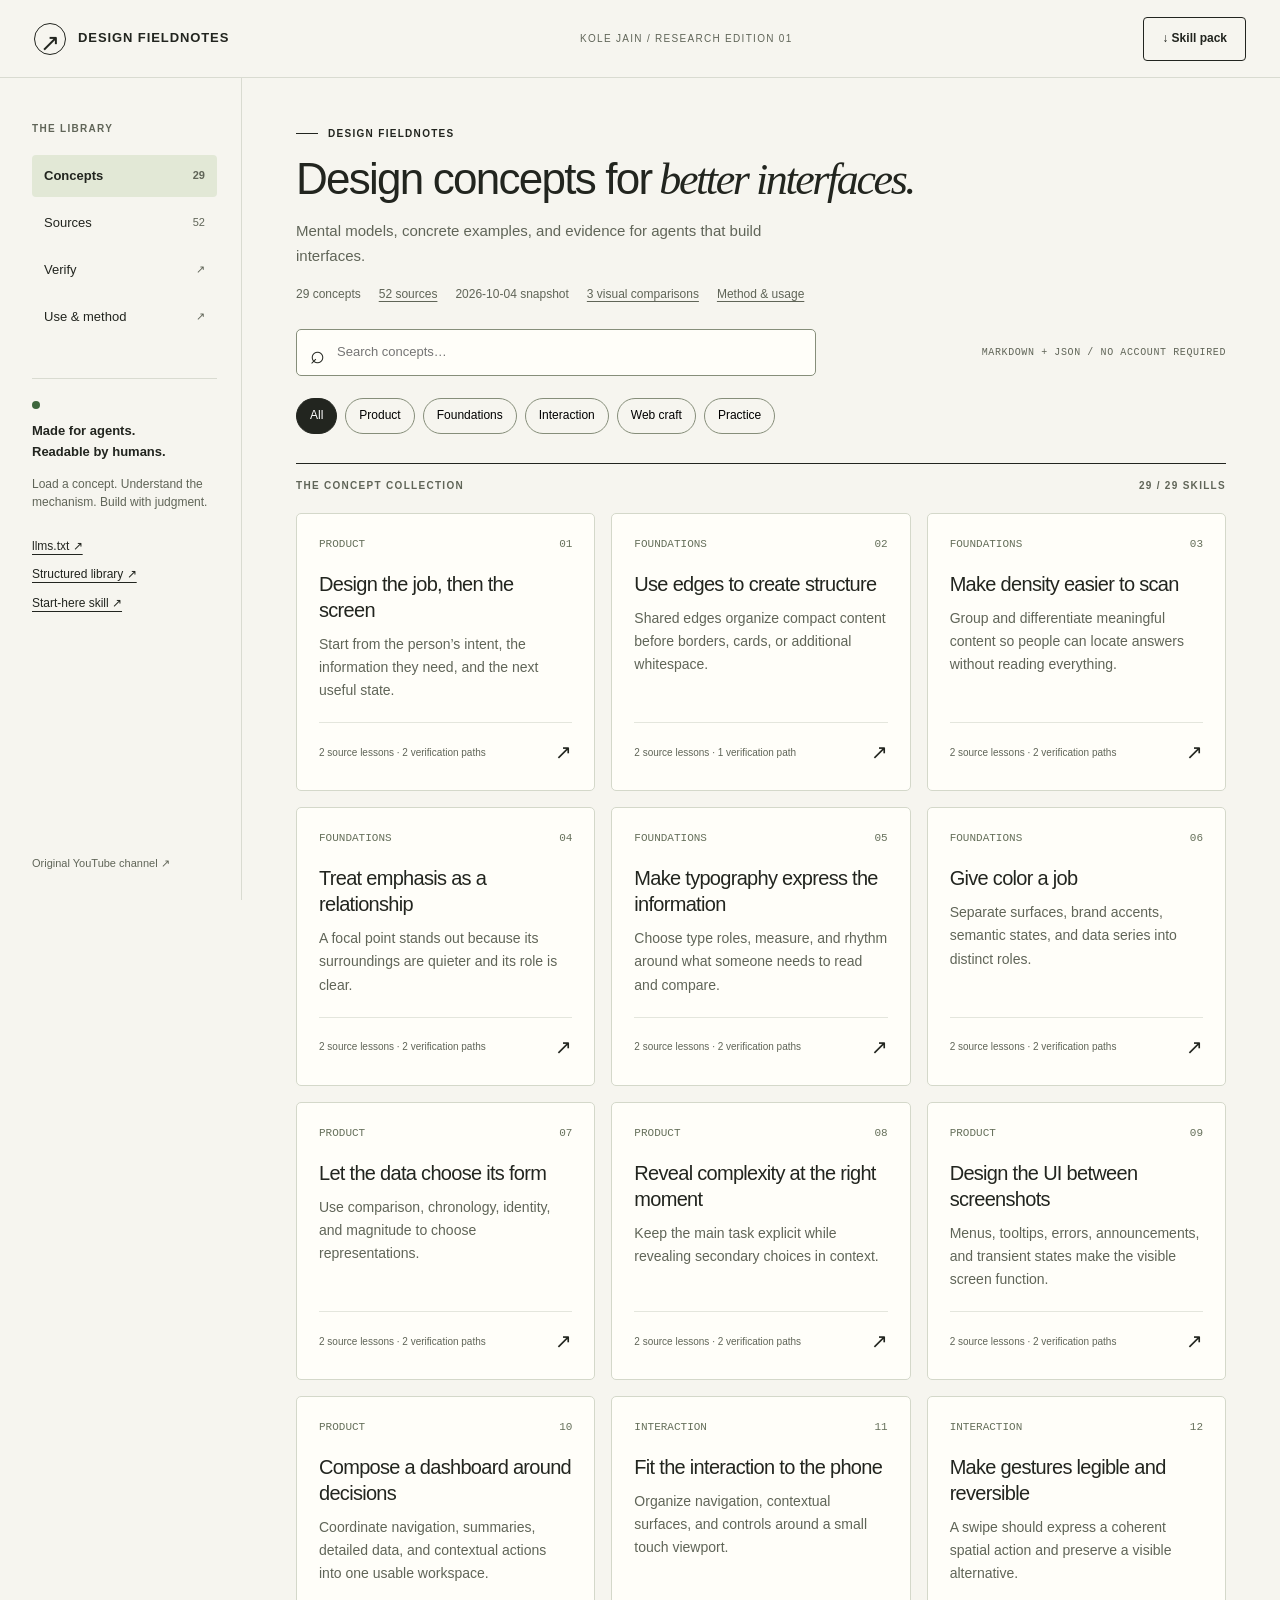
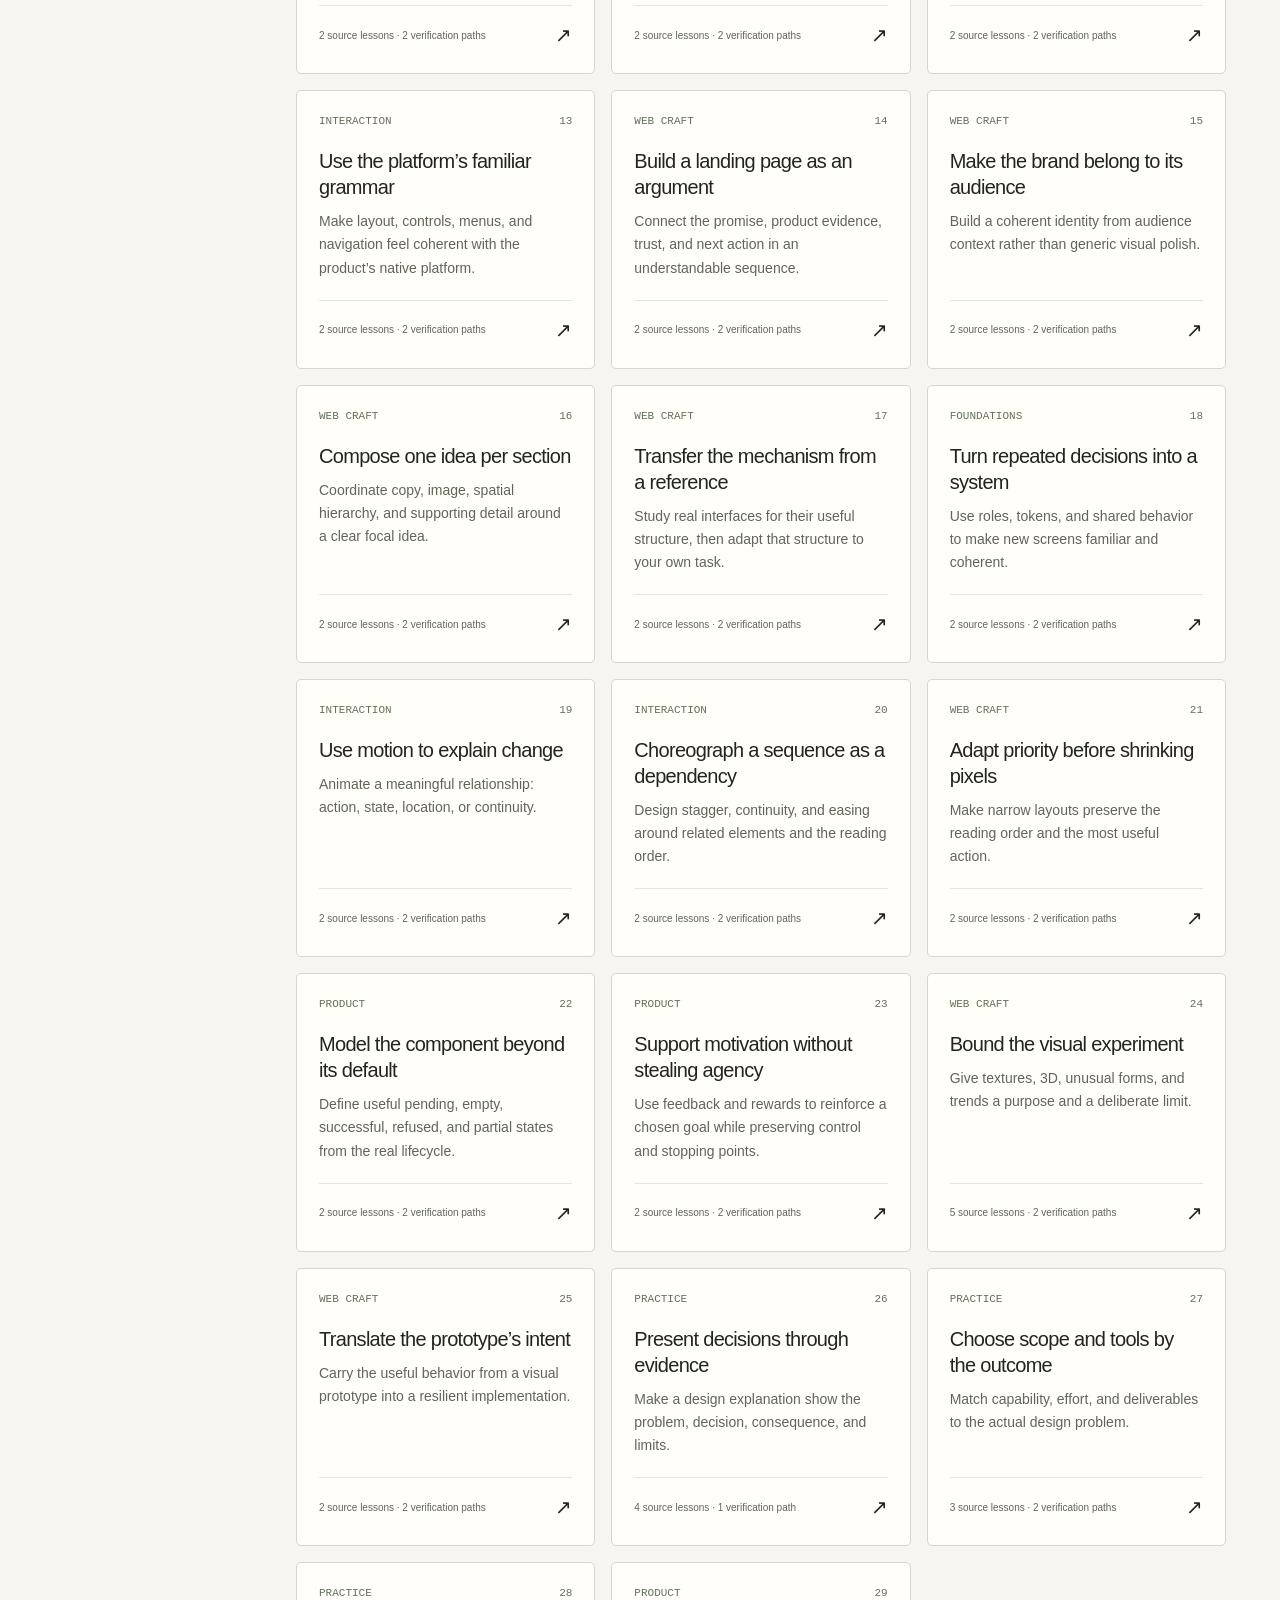
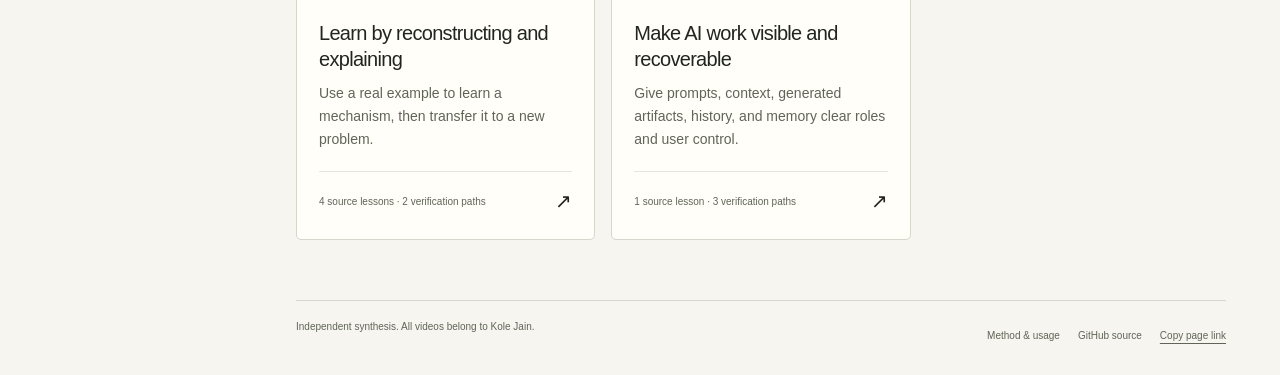
==== commit 44849a58: "Add attributed visual comparisons with agent-readable image context" ====
--- a/index.html
+++ b/index.html
@@ -23,6 +23,12 @@
 
 /* Reading navigation changes position without a competing scroll animation. */
 html{scroll-behavior:auto}.section-heading,.example,.check{scroll-margin-top:12px}
+
+/* Source evidence keeps observation and interpretation beside the images. */
+.visual-comparison{border-top:1px solid #cdd0c4;padding:24px 0 18px;margin:28px 0}.visual-comparison :is(h2,h3){font-size:23px;font-weight:500;letter-spacing:-.025em;line-height:1.3;margin:8px 0 12px}.comparison-source{font-size:13px!important;line-height:1.6!important;color:#606558}.comparison-source a{text-decoration:underline;text-underline-offset:3px}.comparison-frames{display:grid;grid-template-columns:repeat(2,minmax(0,1fr));gap:22px;margin:20px 0}.comparison-frames figure{margin:0;min-width:0}.comparison-frames figcaption{display:flex;flex-wrap:wrap;gap:4px 14px;align-items:baseline;margin-bottom:10px;font-size:13px}.comparison-frames figcaption a{font-size:12px;text-decoration:underline}.frame-link{display:block;line-height:0}.frame-link img{display:block;width:100%;height:auto;background:#fff;border:1px solid #d9dbd1}.frame-facts{font-size:13px!important;line-height:1.6!important;margin:10px 0 4px!important;color:#606558}.full-frame{display:inline-flex;align-items:center;min-height:44px;font-size:13px}.comparison-reasoning{font-size:15px;line-height:1.7;margin:24px 0;max-width:70ch}.comparison-reasoning dt{font-size:13px;font-weight:bold;margin:16px 0 4px}.comparison-reasoning dd{margin:0}.comparison-provenance{font-size:13px;color:#606558;max-width:70ch}.comparison-provenance summary{cursor:pointer;min-height:44px;padding:10px 0;color:#22251f}.comparison-provenance p{font-size:13px!important;line-height:1.7!important}.comparison-actions{display:flex;flex-wrap:wrap;gap:12px 20px;align-items:center;margin-top:16px;font-size:13px}.example-jumps{display:flex;flex-wrap:wrap;gap:8px 24px;font-size:14px}.example-jumps a{display:inline-flex;align-items:center;min-height:44px}.examples-list{max-width:1000px}.examples-list>article{scroll-margin-top:12px}.examples-list>article:focus-visible{outline:3px solid #315eaa;outline-offset:5px}.example-concepts{font-size:14px;margin:0 0 40px}.examples-list .visual-comparison{margin-bottom:6px}.example-jumps+.examples-list .visual-comparison{margin-top:20px}
+@media(max-width:760px){.comparison-frames{grid-template-columns:minmax(0,1fr);gap:24px}.comparison-reasoning{font-size:16px}.comparison-actions .copy-small{width:100%}.visual-comparison :is(h2,h3){font-size:22px}.comparison-frames figcaption{justify-content:space-between}.comparison-frames figure{border-bottom:1px solid #d9dbd1;padding-bottom:8px}}
+
+.visual-comparison .eyebrow{font-size:11px;line-height:1.6;letter-spacing:.1em}
 
 </style>
 
@@ -50,7 +56,7 @@
   <div id="toast" role="status" aria-live="polite"></div>
   <noscript><p>This interactive library needs JavaScript. <a href="skills/index/SKILL.md">Read the Markdown index</a> or <a href="library.json">download the complete structured library</a>.</p></noscript>
 <script>
-window.FIELDNOTES = {"title": "Design Fieldnotes", "schemaVersion": 1, "date": "2026-10-04", "channel": "https://www.youtube.com/@KoleJain", "skills": [{"id": "intent-and-flow", "title": "Design the job, then the screen", "category": "Product", "number": "01", "summary": "Start from the person’s intent, the information they need, and the next useful state.", "model": ["An interface is one moment in a larger flow. Its quality depends on how someone arrives, what they can decide, and where their action leaves them. A polished screen can still fail when the surrounding sequence is missing."], "when": "Use when a new screen has no obvious purpose, or an attractive flow leaves users stranded.", "reasoning": ["Write the user’s job as an observable outcome. For a release dashboard, “find the release that needs intervention” is more useful than “show analytics.” Identify the minimum evidence needed to make that decision.", "Map the entry, action, result, and recovery. Give the result a meaningful destination. Put secondary information where it supports a decision; avoid adding an attractive component without a role in the flow."], "example": {"title": "Creating a shared project", "before": "Before: “Create” closes the form and returns to an unchanged list. The person has to search for what they just made.", "after": "After: the project detail opens with the saved name, a completion message, and an optional invitation action. Skipping invitations leaves the project usable.", "code": null}, "gotchas": ["Equating a visible button with a completed task.", "Making onboarding mandatory when the product can already be used.", "Adding an extra screen to compensate for unclear copy."], "evidence": "Observe a person enter the flow, finish the job, and recover from one refusal. Record where they had to guess. A screenshot cannot prove that the result exists.", "sources": [{"id": "ADaQuZS04Rc", "seconds": 122, "lesson": "Related source discussion; the skill’s examples and reasoning are our adaptation."}, {"id": "HE4rLEQpiXY", "seconds": 26, "lesson": "Start from the user's task and add features only when they serve a real intent."}], "checks": ["task-completion", "state-matrix"], "related": ["progressive-disclosure", "component-states"], "markdown": "---\nname: intent-and-flow\ndescription: \"Start from the person’s intent, the information they need, and the next useful state.\"\n---\n\n\n# Design the job, then the screen\n\n## Mental model\n\nAn interface is one moment in a larger flow. Its quality depends on how someone arrives, what they can decide, and where their action leaves them. A polished screen can still fail when the surrounding sequence is missing.\n\n## When this skill applies\n\nUse when a new screen has no obvious purpose, or an attractive flow leaves users stranded.\n\n## Reasoning\n\nWrite the user’s job as an observable outcome. For a release dashboard, “find the release that needs intervention” is more useful than “show analytics.” Identify the minimum evidence needed to make that decision.\n\nMap the entry, action, result, and recovery. Give the result a meaningful destination. Put secondary information where it supports a decision; avoid adding an attractive component without a role in the flow.\n\n## Worked example — original implementation adaptation\n\nCreating a shared project\n\nBefore: “Create” closes the form and returns to an unchanged list. The person has to search for what they just made.\n\nAfter: the project detail opens with the saved name, a completion message, and an optional invitation action. Skipping invitations leaves the project usable.\n\n## Failure modes\n\n- Equating a visible button with a completed task.\n\n- Making onboarding mandatory when the product can already be used.\n\n- Adding an extra screen to compensate for unclear copy.\n\n## Evidence that would support the decision\n\nObserve a person enter the flow, finish the job, and recover from one refusal. Record where they had to guess. A screenshot cannot prove that the result exists.\n\n## Verification references\n\n- [Follow the primary task to its result](../../checks/task-completion.md)\n\n- [Exercise the component’s complete state model](../../checks/state-matrix.md)\n\n## Source moments\n\n- [Stop Making Pretty UIs. Think Like a Product Designer](https://www.youtube.com/watch?v=ADaQuZS04Rc&t=122s): Related source discussion; the skill’s examples and reasoning are our adaptation.\n\n- [How to think like a GENIUS UI/UX designer](https://www.youtube.com/watch?v=HE4rLEQpiXY&t=26s): Start from the user's task and add features only when they serve a real intent.\n\n## Related skills\n\n- [progressive-disclosure](../progressive-disclosure/SKILL.md)\n\n- [component-states](../component-states/SKILL.md)\n\nSource moments are attributed teaching. Examples, reasoning, and verification are our original agent-oriented adaptations. Read the source ledger for review limits.\n"}, {"id": "alignment-structure", "title": "Use edges to create structure", "category": "Foundations", "number": "02", "summary": "Shared edges organize compact content before borders, cards, or additional whitespace.", "model": ["Alignment gives the eye stable paths across related information. Consistent text starts, numerical ends, and internal baselines can create structure without enclosing every item in another box."], "when": "Use for lists, cards, sidebars, forms, and interfaces that feel subtly unsettled.", "reasoning": ["Identify the edges a person compares: names, values, labels, and actions. Choose a few shared anchors. A number column should support magnitude comparison; an action column should remain predictable as names wrap.", "Use content-driven grid tracks and consistent internal gaps. Inspect optical alignment after mathematical alignment: an icon’s visible shape can sit off-center inside its asset box. Add a border only if it clarifies a real boundary."], "example": {"title": "A task row with changing content", "before": "Before: the checkbox, name, owner and menu are independently positioned. Long task titles push the menu out of alignment.", "after": "After: the row shares three tracks; the title wraps in the flexible middle, while the checkbox and menu keep stable edges. Related rows align without nested cards.", "code": ".task-row { display: grid; grid-template-columns: 24px minmax(0, 1fr) max-content; gap: 12px; align-items: start; }\n.amount { text-align: right; font-variant-numeric: tabular-nums; }"}, "gotchas": ["Centering long labels makes scanning inconsistent.", "Hiding useful actions solely to make the composition tidy.", "Adding many independent offsets instead of fixing the shared structure."], "evidence": "Compare the row with short and three-line titles, missing owners, and large values. Inspect both the alignment and whether the action remains reachable.", "sources": [{"id": "neE6wOuBIP8", "seconds": 26, "lesson": "Related source discussion; the skill’s examples and reasoning are our adaptation."}, {"id": "Lp6ey4AyDzA", "seconds": 81, "lesson": "Related source discussion; the skill’s examples and reasoning are our adaptation."}], "checks": ["responsive-content"], "related": ["density-recognition", "data-shape"], "markdown": "---\nname: alignment-structure\ndescription: \"Shared edges organize compact content before borders, cards, or additional whitespace.\"\n---\n\n\n# Use edges to create structure\n\n## Mental model\n\nAlignment gives the eye stable paths across related information. Consistent text starts, numerical ends, and internal baselines can create structure without enclosing every item in another box.\n\n## When this skill applies\n\nUse for lists, cards, sidebars, forms, and interfaces that feel subtly unsettled.\n\n## Reasoning\n\nIdentify the edges a person compares: names, values, labels, and actions. Choose a few shared anchors. A number column should support magnitude comparison; an action column should remain predictable as names wrap.\n\nUse content-driven grid tracks and consistent internal gaps. Inspect optical alignment after mathematical alignment: an icon’s visible shape can sit off-center inside its asset box. Add a border only if it clarifies a real boundary.\n\n## Worked example — original implementation adaptation\n\nA task row with changing content\n\nBefore: the checkbox, name, owner and menu are independently positioned. Long task titles push the menu out of alignment.\n\nAfter: the row shares three tracks; the title wraps in the flexible middle, while the checkbox and menu keep stable edges. Related rows align without nested cards.\n\n```css\n.task-row { display: grid; grid-template-columns: 24px minmax(0, 1fr) max-content; gap: 12px; align-items: start; }\n.amount { text-align: right; font-variant-numeric: tabular-nums; }\n```\n\n## Failure modes\n\n- Centering long labels makes scanning inconsistent.\n\n- Hiding useful actions solely to make the composition tidy.\n\n- Adding many independent offsets instead of fixing the shared structure.\n\n## Evidence that would support the decision\n\nCompare the row with short and three-line titles, missing owners, and large values. Inspect both the alignment and whether the action remains reachable.\n\n## Verification references\n\n- [Stress the layout with real content](../../checks/responsive-content.md)\n\n## Source moments\n\n- [The secret behind weirdly perfect UI designs](https://www.youtube.com/watch?v=neE6wOuBIP8&t=26s): Related source discussion; the skill’s examples and reasoning are our adaptation.\n\n- [8 Web Design Hacks To ACTUALLY Make Your Designs Better](https://www.youtube.com/watch?v=Lp6ey4AyDzA&t=81s): Related source discussion; the skill’s examples and reasoning are our adaptation.\n\n## Related skills\n\n- [density-recognition](../density-recognition/SKILL.md)\n\n- [data-shape](../data-shape/SKILL.md)\n\nSource moments are attributed teaching. Examples, reasoning, and verification are our original agent-oriented adaptations. Read the source ledger for review limits.\n"}, {"id": "density-recognition", "title": "Make density easier to scan", "category": "Foundations", "number": "03", "summary": "Group and differentiate meaningful content so people can locate answers without reading everything.", "model": ["Density becomes difficult when information is undifferentiated. Grouping, recognizable identities, and distinct representations let people scan for a question instead of consuming a wall of similar text."], "when": "Use when a busy interface gets longer after adding whitespace but still feels difficult to read.", "reasoning": ["Ask what someone is scanning for: due date, owner, urgency, or type. Group by the dimension that supports that task. Reserve visual variation for distinctions that carry meaning.", "Preserve an explicit label when an icon is ambiguous. Familiarity depends on the audience: an avatar can cue a teammate, while an unfamiliar symbol may add another decoding task. Keep source data available when a summary replaces it."], "example": {"title": "A release activity feed", "before": "Before: every event is a same-weight sentence in one chronological block.", "after": "After: events are grouped by release; actor identity is visually consistent, failures include a labeled severity marker, and the time is quiet. Full details remain available from the event.", "code": null}, "gotchas": ["Replacing precise language with unfamiliar icons.", "Grouping by what is convenient in code instead of the user’s query.", "Using color as the only way to recognize categories."], "evidence": "Give a reader a specific question and observe whether they can locate the answer. Compare that result against the ungrouped version using the same content.", "sources": [{"id": "neE6wOuBIP8", "seconds": 146, "lesson": "Related source discussion; the skill’s examples and reasoning are our adaptation."}, {"id": "c1TvOcKdBVE", "seconds": 21, "lesson": "Refine large type spacing, nested corner radii, and palettes with deliberate relationships."}], "checks": ["task-completion", "semantic-accessibility"], "related": ["alignment-structure", "relative-emphasis"], "markdown": "---\nname: density-recognition\ndescription: \"Group and differentiate meaningful content so people can locate answers without reading everything.\"\n---\n\n\n# Make density easier to scan\n\n## Mental model\n\nDensity becomes difficult when information is undifferentiated. Grouping, recognizable identities, and distinct representations let people scan for a question instead of consuming a wall of similar text.\n\n## When this skill applies\n\nUse when a busy interface gets longer after adding whitespace but still feels difficult to read.\n\n## Reasoning\n\nAsk what someone is scanning for: due date, owner, urgency, or type. Group by the dimension that supports that task. Reserve visual variation for distinctions that carry meaning.\n\nPreserve an explicit label when an icon is ambiguous. Familiarity depends on the audience: an avatar can cue a teammate, while an unfamiliar symbol may add another decoding task. Keep source data available when a summary replaces it.\n\n## Worked example — original implementation adaptation\n\nA release activity feed\n\nBefore: every event is a same-weight sentence in one chronological block.\n\nAfter: events are grouped by release; actor identity is visually consistent, failures include a labeled severity marker, and the time is quiet. Full details remain available from the event.\n\n## Failure modes\n\n- Replacing precise language with unfamiliar icons.\n\n- Grouping by what is convenient in code instead of the user’s query.\n\n- Using color as the only way to recognize categories.\n\n## Evidence that would support the decision\n\nGive a reader a specific question and observe whether they can locate the answer. Compare that result against the ungrouped version using the same content.\n\n## Verification references\n\n- [Follow the primary task to its result](../../checks/task-completion.md)\n\n- [Check semantics, then inspect meaning](../../checks/semantic-accessibility.md)\n\n## Source moments\n\n- [The secret behind weirdly perfect UI designs](https://www.youtube.com/watch?v=neE6wOuBIP8&t=146s): Related source discussion; the skill’s examples and reasoning are our adaptation.\n\n- [The 8 UI/UX Cheat Codes for INSTANTLY Better Designs](https://www.youtube.com/watch?v=c1TvOcKdBVE&t=21s): Refine large type spacing, nested corner radii, and palettes with deliberate relationships.\n\n## Related skills\n\n- [alignment-structure](../alignment-structure/SKILL.md)\n\n- [relative-emphasis](../relative-emphasis/SKILL.md)\n\nSource moments are attributed teaching. Examples, reasoning, and verification are our original agent-oriented adaptations. Read the source ledger for review limits.\n"}, {"id": "relative-emphasis", "title": "Treat emphasis as a relationship", "category": "Foundations", "number": "04", "summary": "A focal point stands out because its surroundings are quieter and its role is clear.", "model": ["Visual priority is relational. An accent does little when every neighboring element uses it. Quiet defaults make meaningful selection, urgency, and primary action distinguishable."], "when": "Use when everything looks important, or repeated decoration hides the next useful action.", "reasoning": ["Name the decision that should lead the screen. Give its action or evidence the strongest relevant contrast; make supporting information quieter without making it unreadable.", "Change the surroundings before escalating the focal point. Keep semantic urgency separate from ordinary brand emphasis. Several tasks can have local primary actions; the screen still needs a clear overall entry point."], "example": {"title": "A settings panel", "before": "Before: all six default settings are bright accent chips, and “Save changes” is another equally bright element.", "after": "After: unchanged values are neutral. The modified setting has an explicit “Changed” label; the save action has a consistent primary treatment. Error color appears only when correction is needed.", "code": null}, "gotchas": ["Dimming secondary text below readable contrast.", "Using selected styling for every default value.", "Treating one primary action per page as an inflexible rule."], "evidence": "Inspect default, selected, changed, and error states side by side. Ask what changed and where the reader would act next without explaining the screen.", "sources": [{"id": "neE6wOuBIP8", "seconds": 382, "lesson": "Related source discussion; the skill’s examples and reasoning are our adaptation."}, {"id": "AH_ugxmLeUM", "seconds": 23, "lesson": "Map navigation, skip paths, empty states and dynamic feedback before polishing the interface."}], "checks": ["color-contrast", "state-matrix"], "related": ["semantic-color", "typographic-roles"], "markdown": "---\nname: relative-emphasis\ndescription: \"A focal point stands out because its surroundings are quieter and its role is clear.\"\n---\n\n\n# Treat emphasis as a relationship\n\n## Mental model\n\nVisual priority is relational. An accent does little when every neighboring element uses it. Quiet defaults make meaningful selection, urgency, and primary action distinguishable.\n\n## When this skill applies\n\nUse when everything looks important, or repeated decoration hides the next useful action.\n\n## Reasoning\n\nName the decision that should lead the screen. Give its action or evidence the strongest relevant contrast; make supporting information quieter without making it unreadable.\n\nChange the surroundings before escalating the focal point. Keep semantic urgency separate from ordinary brand emphasis. Several tasks can have local primary actions; the screen still needs a clear overall entry point.\n\n## Worked example — original implementation adaptation\n\nA settings panel\n\nBefore: all six default settings are bright accent chips, and “Save changes” is another equally bright element.\n\nAfter: unchanged values are neutral. The modified setting has an explicit “Changed” label; the save action has a consistent primary treatment. Error color appears only when correction is needed.\n\n## Failure modes\n\n- Dimming secondary text below readable contrast.\n\n- Using selected styling for every default value.\n\n- Treating one primary action per page as an inflexible rule.\n\n## Evidence that would support the decision\n\nInspect default, selected, changed, and error states side by side. Ask what changed and where the reader would act next without explaining the screen.\n\n## Verification references\n\n- [Measure color in its actual role](../../checks/color-contrast.md)\n\n- [Exercise the component’s complete state model](../../checks/state-matrix.md)\n\n## Source moments\n\n- [The secret behind weirdly perfect UI designs](https://www.youtube.com/watch?v=neE6wOuBIP8&t=382s): Related source discussion; the skill’s examples and reasoning are our adaptation.\n\n- [7 UI/UX mistakes that SCREAM you’re a beginner](https://www.youtube.com/watch?v=AH_ugxmLeUM&t=23s): Map navigation, skip paths, empty states and dynamic feedback before polishing the interface.\n\n## Related skills\n\n- [semantic-color](../semantic-color/SKILL.md)\n\n- [typographic-roles](../typographic-roles/SKILL.md)\n\nSource moments are attributed teaching. Examples, reasoning, and verification are our original agent-oriented adaptations. Read the source ledger for review limits.\n"}, {"id": "typographic-roles", "title": "Make typography express the information", "category": "Foundations", "number": "05", "summary": "Choose type roles, measure, and rhythm around what someone needs to read and compare.", "model": ["A type system creates repeatable levels of information. Size, weight, line height, line length, and spacing work together; a mathematical scale gives a starting point that still needs real-content judgment."], "when": "Use when headings compete, body text feels tiring, or a layout breaks when copy changes.", "reasoning": ["Define a small set of roles such as display, section title, body, label, and metadata. Start from readable body copy, then create enough separation for the needed hierarchy. Fit the scale to product density.", "Test a paragraph and a wrapped heading before applying the type system widely. Adjust measure and line height together. Use tabular figures where people compare numbers; preserve actual text instead of baking essential copy into images."], "example": {"title": "A financial summary", "before": "Before: amounts, labels, headings and notes all use unrelated sizes chosen per card.", "after": "After: amounts share one numeric role; labels and metadata have consistent weights. The longest account name wraps naturally, and the explanatory paragraph has a bounded measure.", "code": ".body-copy { max-width: 65ch; font-size: 1rem; line-height: 1.65; }\n.section-title { font-size: clamp(1.5rem, 2vw + 1rem, 2.25rem); line-height: 1.2; }\n/* These values are a worked starting point; evaluate the actual font and content. */"}, "gotchas": ["Treating a scale ratio as proof that text is readable.", "Letting display type rules shrink body text on mobile.", "Measuring only the text box while ignoring actual glyph and baseline relationships."], "evidence": "Capture long and short copy at narrow widths and larger text settings. Read body paragraphs, inspect label hierarchy, and compare numerical columns.", "sources": [{"id": "7sUUzOCv47U", "seconds": 568, "lesson": "Related source discussion; the skill’s examples and reasoning are our adaptation."}, {"id": "9WVt1CelBfg", "seconds": 242, "lesson": "Choose a layout around what the content needs to communicate."}], "checks": ["responsive-content", "color-contrast"], "related": ["alignment-structure", "responsive-priority"], "markdown": "---\nname: typographic-roles\ndescription: \"Choose type roles, measure, and rhythm around what someone needs to read and compare.\"\n---\n\n\n# Make typography express the information\n\n## Mental model\n\nA type system creates repeatable levels of information. Size, weight, line height, line length, and spacing work together; a mathematical scale gives a starting point that still needs real-content judgment.\n\n## When this skill applies\n\nUse when headings compete, body text feels tiring, or a layout breaks when copy changes.\n\n## Reasoning\n\nDefine a small set of roles such as display, section title, body, label, and metadata. Start from readable body copy, then create enough separation for the needed hierarchy. Fit the scale to product density.\n\nTest a paragraph and a wrapped heading before applying the type system widely. Adjust measure and line height together. Use tabular figures where people compare numbers; preserve actual text instead of baking essential copy into images.\n\n## Worked example — original implementation adaptation\n\nA financial summary\n\nBefore: amounts, labels, headings and notes all use unrelated sizes chosen per card.\n\nAfter: amounts share one numeric role; labels and metadata have consistent weights. The longest account name wraps naturally, and the explanatory paragraph has a bounded measure.\n\n```css\n.body-copy { max-width: 65ch; font-size: 1rem; line-height: 1.65; }\n.section-title { font-size: clamp(1.5rem, 2vw + 1rem, 2.25rem); line-height: 1.2; }\n/* These values are a worked starting point; evaluate the actual font and content. */\n```\n\n## Failure modes\n\n- Treating a scale ratio as proof that text is readable.\n\n- Letting display type rules shrink body text on mobile.\n\n- Measuring only the text box while ignoring actual glyph and baseline relationships.\n\n## Evidence that would support the decision\n\nCapture long and short copy at narrow widths and larger text settings. Read body paragraphs, inspect label hierarchy, and compare numerical columns.\n\n## Verification references\n\n- [Stress the layout with real content](../../checks/responsive-content.md)\n\n- [Measure color in its actual role](../../checks/color-contrast.md)\n\n## Source moments\n\n- [Mathematically Perfect Typography for Web Design](https://www.youtube.com/watch?v=7sUUzOCv47U&t=568s): Related source discussion; the skill’s examples and reasoning are our adaptation.\n\n- [The stupid simple way to learn UI/UX design in exactly 10 minutes](https://www.youtube.com/watch?v=9WVt1CelBfg&t=242s): Choose a layout around what the content needs to communicate.\n\n## Related skills\n\n- [alignment-structure](../alignment-structure/SKILL.md)\n\n- [responsive-priority](../responsive-priority/SKILL.md)\n\nSource moments are attributed teaching. Examples, reasoning, and verification are our original agent-oriented adaptations. Read the source ledger for review limits.\n"}, {"id": "semantic-color", "title": "Give color a job", "category": "Foundations", "number": "06", "summary": "Separate surfaces, brand accents, semantic states, and data series into distinct roles.", "model": ["Product color serves several jobs: separate surfaces, express interactive state, communicate meaning, and distinguish data. A fixed area ratio cannot determine all of these decisions."], "when": "Use for dashboards, themes, status systems, or designs where colors are scattered decoratively.", "reasoning": ["Name colors by their role rather than their current pigment. A surface, selected item, failure, and chart series should not silently inherit the same brand token. Consider what each state must communicate without color.", "Build theme mappings independently; do not invert a light palette. Evaluate actual foreground/background pairs after opacity and overlays. Choose categorical chart colors that remain distinguishable, with labels or patterns where needed."], "example": {"title": "A deployment list", "before": "Before: brand purple is used for success, failure, selected rows, and every chart series.", "after": "After: neutral surfaces carry layout; selection uses the interaction accent; failed builds include an error icon and text; charts have explicit series labels. Each theme maps those roles deliberately.", "code": ":root { --surface: #f6f5ef; --text: #22251f; --muted-text: #606558; --selection: #e2e8d6; }\n[data-theme=\"dark\"] { --surface: #20241e; --text: #f3f5eb; --muted-text: #b7beac; --selection: #35452e; }"}, "gotchas": ["Making semantic meaning depend on hue alone.", "Applying an arbitrary 60/30/10 ratio to a dense product.", "Assuming perceptually even colors automatically meet contrast requirements."], "evidence": "Measure text and relevant control contrast in each theme. Inspect selected, hover, focus, warning, and error states. Read charts without relying on color alone.", "sources": [{"id": "66oOi9OLMCw", "seconds": 275, "lesson": "Related source discussion; the skill’s examples and reasoning are our adaptation."}, {"id": "EOcY3hPMQkk", "seconds": 76, "lesson": "Use neutral surfaces and restrained borders to preserve visual hierarchy."}], "checks": ["color-contrast", "state-matrix"], "related": ["relative-emphasis", "design-system-decisions"], "markdown": "---\nname: semantic-color\ndescription: \"Separate surfaces, brand accents, semantic states, and data series into distinct roles.\"\n---\n\n\n# Give color a job\n\n## Mental model\n\nProduct color serves several jobs: separate surfaces, express interactive state, communicate meaning, and distinguish data. A fixed area ratio cannot determine all of these decisions.\n\n## When this skill applies\n\nUse for dashboards, themes, status systems, or designs where colors are scattered decoratively.\n\n## Reasoning\n\nName colors by their role rather than their current pigment. A surface, selected item, failure, and chart series should not silently inherit the same brand token. Consider what each state must communicate without color.\n\nBuild theme mappings independently; do not invert a light palette. Evaluate actual foreground/background pairs after opacity and overlays. Choose categorical chart colors that remain distinguishable, with labels or patterns where needed.\n\n## Worked example — original implementation adaptation\n\nA deployment list\n\nBefore: brand purple is used for success, failure, selected rows, and every chart series.\n\nAfter: neutral surfaces carry layout; selection uses the interaction accent; failed builds include an error icon and text; charts have explicit series labels. Each theme maps those roles deliberately.\n\n```css\n:root { --surface: #f6f5ef; --text: #22251f; --muted-text: #606558; --selection: #e2e8d6; }\n[data-theme=\"dark\"] { --surface: #20241e; --text: #f3f5eb; --muted-text: #b7beac; --selection: #35452e; }\n```\n\n## Failure modes\n\n- Making semantic meaning depend on hue alone.\n\n- Applying an arbitrary 60/30/10 ratio to a dense product.\n\n- Assuming perceptually even colors automatically meet contrast requirements.\n\n## Evidence that would support the decision\n\nMeasure text and relevant control contrast in each theme. Inspect selected, hover, focus, warning, and error states. Read charts without relying on color alone.\n\n## Verification references\n\n- [Measure color in its actual role](../../checks/color-contrast.md)\n\n- [Exercise the component’s complete state model](../../checks/state-matrix.md)\n\n## Source moments\n\n- [Why the 60-30-10 Rule is RUINING Your UI Designs](https://www.youtube.com/watch?v=66oOi9OLMCw&t=275s): Related source discussion; the skill’s examples and reasoning are our adaptation.\n\n- [The 7 Color Mistakes that RUIN your UI Designs](https://www.youtube.com/watch?v=EOcY3hPMQkk&t=76s): Use neutral surfaces and restrained borders to preserve visual hierarchy.\n\n## Related skills\n\n- [relative-emphasis](../relative-emphasis/SKILL.md)\n\n- [design-system-decisions](../design-system-decisions/SKILL.md)\n\nSource moments are attributed teaching. Examples, reasoning, and verification are our original agent-oriented adaptations. Read the source ledger for review limits.\n"}, {"id": "data-shape", "title": "Let the data choose its form", "category": "Product", "number": "07", "summary": "Use comparison, chronology, identity, and magnitude to choose representations.", "model": ["Different data asks for different reading behavior. Tables support comparison, timelines express sequence, chips mark bounded categories, and charts summarize relationships. The format should make the intended question easier to answer."], "when": "Use for dashboards or dense lists that look plausible but are awkward to use.", "reasoning": ["Name the question before selecting the component. Use a table when readers compare the same fields across entities, and a timeline when order and intervals are the point. Avoid charts added merely to fill a card.", "Format units and precision consistently. Preserve full values when truncation would hide identity. Treat sorting, filtering, grouping and details as part of the data experience, including clear empty results."], "example": {"title": "An operations dashboard", "before": "Before: deployment steps are a table of timestamp strings, and costs are left-aligned numbers without units.", "after": "After: the steps form a chronological sequence with labeled outcomes. Comparable costs stay in a table with right-aligned amounts, explicit currency, and consistent precision.", "code": null}, "gotchas": ["Summaries that conceal the underlying values needed for a decision.", "Truncation without any way to recover the full identifier.", "Charts with missing units, misleading axes, or no useful question."], "evidence": "Try comparison, finding an exception, and reconstructing a sequence with realistic data. Observe whether the representation supports each intended task.", "sources": [{"id": "Ksx9C2-3yMo", "seconds": 22, "lesson": "Related source discussion; the skill’s examples and reasoning are our adaptation."}, {"id": "Yr2uIcFZDDQ", "seconds": 40, "lesson": "Rank dashboard modules by task importance and make important work visible without an extra click."}], "checks": ["task-completion", "responsive-content"], "related": ["density-recognition", "dashboard-orchestration"], "markdown": "---\nname: data-shape\ndescription: \"Use comparison, chronology, identity, and magnitude to choose representations.\"\n---\n\n\n# Let the data choose its form\n\n## Mental model\n\nDifferent data asks for different reading behavior. Tables support comparison, timelines express sequence, chips mark bounded categories, and charts summarize relationships. The format should make the intended question easier to answer.\n\n## When this skill applies\n\nUse for dashboards or dense lists that look plausible but are awkward to use.\n\n## Reasoning\n\nName the question before selecting the component. Use a table when readers compare the same fields across entities, and a timeline when order and intervals are the point. Avoid charts added merely to fill a card.\n\nFormat units and precision consistently. Preserve full values when truncation would hide identity. Treat sorting, filtering, grouping and details as part of the data experience, including clear empty results.\n\n## Worked example — original implementation adaptation\n\nAn operations dashboard\n\nBefore: deployment steps are a table of timestamp strings, and costs are left-aligned numbers without units.\n\nAfter: the steps form a chronological sequence with labeled outcomes. Comparable costs stay in a table with right-aligned amounts, explicit currency, and consistent precision.\n\n## Failure modes\n\n- Summaries that conceal the underlying values needed for a decision.\n\n- Truncation without any way to recover the full identifier.\n\n- Charts with missing units, misleading axes, or no useful question.\n\n## Evidence that would support the decision\n\nTry comparison, finding an exception, and reconstructing a sequence with realistic data. Observe whether the representation supports each intended task.\n\n## Verification references\n\n- [Follow the primary task to its result](../../checks/task-completion.md)\n\n- [Stress the layout with real content](../../checks/responsive-content.md)\n\n## Source moments\n\n- [The 3 dashboard UI flaws that give away you've NEVER built one](https://www.youtube.com/watch?v=Ksx9C2-3yMo&t=22s): Related source discussion; the skill’s examples and reasoning are our adaptation.\n\n- [Redesigning a Finance Dashboard UI from SCRATCH (ft. Dribbble)](https://www.youtube.com/watch?v=Yr2uIcFZDDQ&t=40s): Rank dashboard modules by task importance and make important work visible without an extra click.\n\n## Related skills\n\n- [density-recognition](../density-recognition/SKILL.md)\n\n- [dashboard-orchestration](../dashboard-orchestration/SKILL.md)\n\nSource moments are attributed teaching. Examples, reasoning, and verification are our original agent-oriented adaptations. Read the source ledger for review limits.\n"}, {"id": "progressive-disclosure", "title": "Reveal complexity at the right moment", "category": "Product", "number": "08", "summary": "Keep the main task explicit while revealing secondary choices in context.", "model": ["Progressive disclosure manages when information appears. Frequency, importance, and the person’s current intent determine how explicit an action should be. A popover or drawer can preserve context while keeping the default view focused."], "when": "Use when a screen is overloaded with secondary actions, advanced controls, or onboarding explanations.", "reasoning": ["Place frequent and consequential actions where people can discover them. Give occasional actions a clear contextual entry point. Keep related secondary work near its subject when navigation to a whole page would interrupt the task.", "Design entry, dismissal, focus, and return as one interaction. Hover may offer a shortcut, but keyboard and touch need a reachable equivalent. Onboarding should follow useful actions and permit skipping."], "example": {"title": "Sharing a project", "before": "Before: a permanently expanded permission form occupies the side of every project table.", "after": "After: a labeled “Share” action opens a contextual panel with search first, current collaborators next, and advanced permissions beneath a clear disclosure. Closing returns to the original row.", "code": null}, "gotchas": ["Moving essential actions into an unexplained overflow menu.", "Hover-only controls with no touch or keyboard path.", "A long first-run modal whose instructions disappear before they are useful."], "evidence": "Find the action from its default state without prompting. Test opening, completing, dismissing, and returning using keyboard and touch alternatives.", "sources": [{"id": "Ksx9C2-3yMo", "seconds": 145, "lesson": "Related source discussion; the skill’s examples and reasoning are our adaptation."}, {"id": "Gfsd8NNuD9g", "seconds": 313, "lesson": "Teach gestures and retain visible alternatives for the same actions."}], "checks": ["keyboard-focus", "gesture-alternative"], "related": ["intent-and-flow", "hidden-ui"], "markdown": "---\nname: progressive-disclosure\ndescription: \"Keep the main task explicit while revealing secondary choices in context.\"\n---\n\n\n# Reveal complexity at the right moment\n\n## Mental model\n\nProgressive disclosure manages when information appears. Frequency, importance, and the person’s current intent determine how explicit an action should be. A popover or drawer can preserve context while keeping the default view focused.\n\n## When this skill applies\n\nUse when a screen is overloaded with secondary actions, advanced controls, or onboarding explanations.\n\n## Reasoning\n\nPlace frequent and consequential actions where people can discover them. Give occasional actions a clear contextual entry point. Keep related secondary work near its subject when navigation to a whole page would interrupt the task.\n\nDesign entry, dismissal, focus, and return as one interaction. Hover may offer a shortcut, but keyboard and touch need a reachable equivalent. Onboarding should follow useful actions and permit skipping.\n\n## Worked example — original implementation adaptation\n\nSharing a project\n\nBefore: a permanently expanded permission form occupies the side of every project table.\n\nAfter: a labeled “Share” action opens a contextual panel with search first, current collaborators next, and advanced permissions beneath a clear disclosure. Closing returns to the original row.\n\n## Failure modes\n\n- Moving essential actions into an unexplained overflow menu.\n\n- Hover-only controls with no touch or keyboard path.\n\n- A long first-run modal whose instructions disappear before they are useful.\n\n## Evidence that would support the decision\n\nFind the action from its default state without prompting. Test opening, completing, dismissing, and returning using keyboard and touch alternatives.\n\n## Verification references\n\n- [Make focus follow the interaction](../../checks/keyboard-focus.md)\n\n- [Give gestures a discoverable alternative](../../checks/gesture-alternative.md)\n\n## Source moments\n\n- [The 3 dashboard UI flaws that give away you've NEVER built one](https://www.youtube.com/watch?v=Ksx9C2-3yMo&t=145s): Related source discussion; the skill’s examples and reasoning are our adaptation.\n\n- [Everything you need to know about Mobile App UI’s in 8 minutes (beginner friendly)](https://www.youtube.com/watch?v=Gfsd8NNuD9g&t=313s): Teach gestures and retain visible alternatives for the same actions.\n\n## Related skills\n\n- [intent-and-flow](../intent-and-flow/SKILL.md)\n\n- [hidden-ui](../hidden-ui/SKILL.md)\n\nSource moments are attributed teaching. Examples, reasoning, and verification are our original agent-oriented adaptations. Read the source ledger for review limits.\n"}, {"id": "hidden-ui", "title": "Design the UI between screenshots", "category": "Product", "number": "09", "summary": "Menus, tooltips, errors, announcements, and transient states make the visible screen function.", "model": ["A product includes interactions that are absent from its resting screenshot. Contextual controls, explanations, state changes, and recoveries need the same design attention as the default view."], "when": "Use when a generated or portfolio interface has an attractive shell but incomplete behavior.", "reasoning": ["Follow every visible affordance through its result. Inspect the lifecycle of menus and overlays: what invokes them, where they appear, how they leave, and where focus goes. Name ambiguous actions with useful labels.", "Include useful feedback when work starts, completes, or fails. Reserve tooltips for supporting explanation rather than the only source of essential content. Keep persistent errors near the thing that needs correction."], "example": {"title": "Copying a table identifier", "before": "Before: an unlabeled icon copies silently, leaving the user uncertain whether anything happened.", "after": "After: the control has a clear accessible name; activating it announces “Identifier copied.” If the clipboard fails, a recoverable alternative appears beside the value.", "code": null}, "gotchas": ["A click handler that only changes the button’s appearance.", "Success messages before the underlying operation has succeeded.", "Tooltips containing essential content unavailable to touch users."], "evidence": "Inspect the interface in active states as well as at rest. Verify names, focus order, dismissal, pending work, success, and failure behavior.", "sources": [{"id": "Ksx9C2-3yMo", "seconds": 300, "lesson": "Related source discussion; the skill’s examples and reasoning are our adaptation."}, {"id": "gKM6b2EnW1k", "seconds": 130, "lesson": "Give charts readable scales and time context so their visual treatment supports interpretation."}], "checks": ["semantic-accessibility", "state-matrix"], "related": ["component-states", "progressive-disclosure"], "markdown": "---\nname: hidden-ui\ndescription: \"Menus, tooltips, errors, announcements, and transient states make the visible screen function.\"\n---\n\n\n# Design the UI between screenshots\n\n## Mental model\n\nA product includes interactions that are absent from its resting screenshot. Contextual controls, explanations, state changes, and recoveries need the same design attention as the default view.\n\n## When this skill applies\n\nUse when a generated or portfolio interface has an attractive shell but incomplete behavior.\n\n## Reasoning\n\nFollow every visible affordance through its result. Inspect the lifecycle of menus and overlays: what invokes them, where they appear, how they leave, and where focus goes. Name ambiguous actions with useful labels.\n\nInclude useful feedback when work starts, completes, or fails. Reserve tooltips for supporting explanation rather than the only source of essential content. Keep persistent errors near the thing that needs correction.\n\n## Worked example — original implementation adaptation\n\nCopying a table identifier\n\nBefore: an unlabeled icon copies silently, leaving the user uncertain whether anything happened.\n\nAfter: the control has a clear accessible name; activating it announces “Identifier copied.” If the clipboard fails, a recoverable alternative appears beside the value.\n\n## Failure modes\n\n- A click handler that only changes the button’s appearance.\n\n- Success messages before the underlying operation has succeeded.\n\n- Tooltips containing essential content unavailable to touch users.\n\n## Evidence that would support the decision\n\nInspect the interface in active states as well as at rest. Verify names, focus order, dismissal, pending work, success, and failure behavior.\n\n## Verification references\n\n- [Check semantics, then inspect meaning](../../checks/semantic-accessibility.md)\n\n- [Exercise the component’s complete state model](../../checks/state-matrix.md)\n\n## Source moments\n\n- [The 3 dashboard UI flaws that give away you've NEVER built one](https://www.youtube.com/watch?v=Ksx9C2-3yMo&t=300s): Related source discussion; the skill’s examples and reasoning are our adaptation.\n\n- [Upgrading 9 CRUCIAL UI Elements (free figma file included)](https://www.youtube.com/watch?v=gKM6b2EnW1k&t=130s): Give charts readable scales and time context so their visual treatment supports interpretation.\n\n## Related skills\n\n- [component-states](../component-states/SKILL.md)\n\n- [progressive-disclosure](../progressive-disclosure/SKILL.md)\n\nSource moments are attributed teaching. Examples, reasoning, and verification are our original agent-oriented adaptations. Read the source ledger for review limits.\n"}, {"id": "dashboard-orchestration", "title": "Compose a dashboard around decisions", "category": "Product", "number": "10", "summary": "Coordinate navigation, summaries, detailed data, and contextual actions into one usable workspace.", "model": ["A dashboard is an information and interaction system. Its frame, navigation, content regions, and secondary surfaces need to cooperate. Attractive isolated cards do not automatically produce a usable workspace."], "when": "Use when building a dashboard from scratch or reorganizing an existing one.", "reasoning": ["Identify the recurring decisions and the objects the user acts on. Build the shell around stable navigation and put the most useful evidence near its related action. Choose summaries that lead to meaningful detail.", "Coordinate density across regions. A narrow navigation rail and a wide comparison table have different space needs. Keep route, selection, filter, and overlay state coherent so navigating back does not unexpectedly reset the work."], "example": {"title": "A release workspace", "before": "Before: six KPI cards and two charts precede the actual failing release list.", "after": "After: releases needing attention lead the view; a selected release opens context beside the list. Summary metrics explain the selected time range and link to the affected records.", "code": null}, "gotchas": ["A collection of unrelated cards with no clear decision path.", "Global filters that do not apply consistently to visible data.", "Creating a dedicated page for every small contextual action."], "evidence": "Track selection, filtering, detail navigation, return, and an empty result. Test whether the user can move from an exception to the relevant action.", "sources": [{"id": "B7k5rOgmOGY", "seconds": 91, "lesson": "Focus the dashboard on the user's most important work, supported by quiet navigation and readable data."}, {"id": "NtZeYmTMuo4", "seconds": 14, "lesson": "Build a sidebar from stable navigation, consistent icons, and clearly bounded popovers."}], "checks": ["task-completion", "state-matrix"], "related": ["data-shape", "responsive-priority"], "markdown": "---\nname: dashboard-orchestration\ndescription: \"Coordinate navigation, summaries, detailed data, and contextual actions into one usable workspace.\"\n---\n\n\n# Compose a dashboard around decisions\n\n## Mental model\n\nA dashboard is an information and interaction system. Its frame, navigation, content regions, and secondary surfaces need to cooperate. Attractive isolated cards do not automatically produce a usable workspace.\n\n## When this skill applies\n\nUse when building a dashboard from scratch or reorganizing an existing one.\n\n## Reasoning\n\nIdentify the recurring decisions and the objects the user acts on. Build the shell around stable navigation and put the most useful evidence near its related action. Choose summaries that lead to meaningful detail.\n\nCoordinate density across regions. A narrow navigation rail and a wide comparison table have different space needs. Keep route, selection, filter, and overlay state coherent so navigating back does not unexpectedly reset the work.\n\n## Worked example — original implementation adaptation\n\nA release workspace\n\nBefore: six KPI cards and two charts precede the actual failing release list.\n\nAfter: releases needing attention lead the view; a selected release opens context beside the list. Summary metrics explain the selected time range and link to the affected records.\n\n## Failure modes\n\n- A collection of unrelated cards with no clear decision path.\n\n- Global filters that do not apply consistently to visible data.\n\n- Creating a dedicated page for every small contextual action.\n\n## Evidence that would support the decision\n\nTrack selection, filtering, detail navigation, return, and an empty result. Test whether the user can move from an exception to the relevant action.\n\n## Verification references\n\n- [Follow the primary task to its result](../../checks/task-completion.md)\n\n- [Exercise the component’s complete state model](../../checks/state-matrix.md)\n\n## Source moments\n\n- [EVERYTHING you need to know to build a Dashboard UI in 8 minutes (beginner friendly)](https://www.youtube.com/watch?v=B7k5rOgmOGY&t=91s): Focus the dashboard on the user's most important work, supported by quiet navigation and readable data.\n\n- [Animated Dashboard Sidebar Tutorial in Figma (+ free design files)](https://www.youtube.com/watch?v=NtZeYmTMuo4&t=14s): Build a sidebar from stable navigation, consistent icons, and clearly bounded popovers.\n\n## Related skills\n\n- [data-shape](../data-shape/SKILL.md)\n\n- [responsive-priority](../responsive-priority/SKILL.md)\n\nSource moments are attributed teaching. Examples, reasoning, and verification are our original agent-oriented adaptations. Read the source ledger for review limits.\n"}, {"id": "mobile-navigation", "title": "Fit the interaction to the phone", "category": "Interaction", "number": "11", "summary": "Organize navigation, contextual surfaces, and controls around a small touch viewport.", "model": ["Mobile interfaces use constrained space and touch interaction to shape their structure. Stable destinations, contextual sheets, and reachable controls need deliberate organization rather than a shrunk desktop layout."], "when": "Use when moving a workflow to mobile or designing a small-screen application.", "reasoning": ["Separate persistent destinations from actions on the current object. Give navigation an understandable hierarchy. Decide whether secondary work belongs in a sheet, a new screen, or an inline disclosure based on context and complexity.", "Keep keyboard appearance, safe areas, and long content in view. Touch has no hover state. Give crowded icons actual hit areas and preserve labels where the action is unfamiliar. Use real-device testing for platform behavior."], "example": {"title": "Editing a task on a phone", "before": "Before: a desktop side panel becomes a narrow overlay with its save action behind the on-screen keyboard.", "after": "After: the editor uses a scrollable contextual surface, clear dismissal, and reachable save action. Invalid fields are named and brought into view without losing the draft.", "code": null}, "gotchas": ["Assuming a narrow browser viewport proves touch behavior.", "Bottom navigation overloaded with rarely used destinations.", "Fixed controls that cover content when the keyboard opens."], "evidence": "Complete the flow on a real phone with the keyboard visible, one long field, and a recoverable error. Check orientation and scrolling as relevant.", "sources": [{"id": "Gfsd8NNuD9g", "seconds": 23, "lesson": "Reserve bottom navigation for a few key destinations."}, {"id": "ixUq4HM4FNg", "seconds": 71, "lesson": "The video connects TikTok's ease of use to preference learning, a dominant swipe action, large targets and fast feedback."}], "checks": ["gesture-alternative", "responsive-content"], "related": ["gesture-intent", "platform-grammar"], "markdown": "---\nname: mobile-navigation\ndescription: \"Organize navigation, contextual surfaces, and controls around a small touch viewport.\"\n---\n\n\n# Fit the interaction to the phone\n\n## Mental model\n\nMobile interfaces use constrained space and touch interaction to shape their structure. Stable destinations, contextual sheets, and reachable controls need deliberate organization rather than a shrunk desktop layout.\n\n## When this skill applies\n\nUse when moving a workflow to mobile or designing a small-screen application.\n\n## Reasoning\n\nSeparate persistent destinations from actions on the current object. Give navigation an understandable hierarchy. Decide whether secondary work belongs in a sheet, a new screen, or an inline disclosure based on context and complexity.\n\nKeep keyboard appearance, safe areas, and long content in view. Touch has no hover state. Give crowded icons actual hit areas and preserve labels where the action is unfamiliar. Use real-device testing for platform behavior.\n\n## Worked example — original implementation adaptation\n\nEditing a task on a phone\n\nBefore: a desktop side panel becomes a narrow overlay with its save action behind the on-screen keyboard.\n\nAfter: the editor uses a scrollable contextual surface, clear dismissal, and reachable save action. Invalid fields are named and brought into view without losing the draft.\n\n## Failure modes\n\n- Assuming a narrow browser viewport proves touch behavior.\n\n- Bottom navigation overloaded with rarely used destinations.\n\n- Fixed controls that cover content when the keyboard opens.\n\n## Evidence that would support the decision\n\nComplete the flow on a real phone with the keyboard visible, one long field, and a recoverable error. Check orientation and scrolling as relevant.\n\n## Verification references\n\n- [Stress the layout with real content](../../checks/responsive-content.md)\n\n- [Give gestures a discoverable alternative](../../checks/gesture-alternative.md)\n\n## Source moments\n\n- [Everything you need to know about Mobile App UI’s in 8 minutes (beginner friendly)](https://www.youtube.com/watch?v=Gfsd8NNuD9g&t=23s): Reserve bottom navigation for a few key destinations.\n\n- [TikTok’s UX is so GOOD it should be ILLEGAL (seriously)](https://www.youtube.com/watch?v=ixUq4HM4FNg&t=71s): The video connects TikTok's ease of use to preference learning, a dominant swipe action, large targets and fast feedback.\n\n## Related skills\n\n- [gesture-intent](../gesture-intent/SKILL.md)\n\n- [platform-grammar](../platform-grammar/SKILL.md)\n\nSource moments are attributed teaching. Examples, reasoning, and verification are our original agent-oriented adaptations. Read the source ledger for review limits.\n"}, {"id": "gesture-intent", "title": "Make gestures legible and reversible", "category": "Interaction", "number": "12", "summary": "A swipe should express a coherent spatial action and preserve a visible alternative.", "model": ["Gestures can reveal an action, move between contexts, or manipulate an object. Their motion and release behavior should communicate the intended operation instead of relying on memorized hidden shortcuts."], "when": "Use for swipe actions, carousels, draggable surfaces, and touch navigation.", "reasoning": ["Define the object, direction, and consequence before designing the movement. Distinguish horizontal intent from ordinary vertical scrolling. Show enough feedback for someone to predict what release will do.", "Provide a visible control for the same operation and a recovery path for accidental actions. Keep cancellation possible before committing. Test slow movement, partial release, reversal, and repeated input rather than only a perfect swipe."], "example": {"title": "Archiving a message", "before": "Before: any left movement immediately removes the row with no explanation.", "after": "After: movement reveals a labeled archive action; incomplete intent returns the row. A menu also exposes Archive, and completion offers Undo with the same underlying result.", "code": null}, "gotchas": ["A swipe threshold chosen without testing scroll conflict.", "Gesture-only access to an important operation.", "A playful spring that obscures whether the action committed."], "evidence": "Observe real touch gestures and their ordinary-control equivalent. Verify release, cancellation, reversal, and recovery produce coherent outcomes.", "sources": [{"id": "14h1VnkQvIc", "seconds": 108, "lesson": "Provide a visible button alternative to a swipe action so users can discover and perform it."}, {"id": "jSxxAFxjxbU", "seconds": 29, "lesson": "Connect points, streaks, milestones and social comparison to a meaningful real-world goal."}], "checks": ["gesture-alternative", "motion-states"], "related": ["mobile-navigation", "motion-causality"], "markdown": "---\nname: gesture-intent\ndescription: \"A swipe should express a coherent spatial action and preserve a visible alternative.\"\n---\n\n\n# Make gestures legible and reversible\n\n## Mental model\n\nGestures can reveal an action, move between contexts, or manipulate an object. Their motion and release behavior should communicate the intended operation instead of relying on memorized hidden shortcuts.\n\n## When this skill applies\n\nUse for swipe actions, carousels, draggable surfaces, and touch navigation.\n\n## Reasoning\n\nDefine the object, direction, and consequence before designing the movement. Distinguish horizontal intent from ordinary vertical scrolling. Show enough feedback for someone to predict what release will do.\n\nProvide a visible control for the same operation and a recovery path for accidental actions. Keep cancellation possible before committing. Test slow movement, partial release, reversal, and repeated input rather than only a perfect swipe.\n\n## Worked example — original implementation adaptation\n\nArchiving a message\n\nBefore: any left movement immediately removes the row with no explanation.\n\nAfter: movement reveals a labeled archive action; incomplete intent returns the row. A menu also exposes Archive, and completion offers Undo with the same underlying result.\n\n## Failure modes\n\n- A swipe threshold chosen without testing scroll conflict.\n\n- Gesture-only access to an important operation.\n\n- A playful spring that obscures whether the action committed.\n\n## Evidence that would support the decision\n\nObserve real touch gestures and their ordinary-control equivalent. Verify release, cancellation, reversal, and recovery produce coherent outcomes.\n\n## Verification references\n\n- [Verify motion and its quiet equivalent](../../checks/motion-states.md)\n\n- [Give gestures a discoverable alternative](../../checks/gesture-alternative.md)\n\n## Source moments\n\n- [Master the 3 Types of CRAZY Mobile UI Swipe Interactions](https://www.youtube.com/watch?v=14h1VnkQvIc&t=108s): Provide a visible button alternative to a swipe action so users can discover and perform it.\n\n- [I spent a week gamifying apps. This is what I built](https://www.youtube.com/watch?v=jSxxAFxjxbU&t=29s): Connect points, streaks, milestones and social comparison to a meaningful real-world goal.\n\n## Related skills\n\n- [mobile-navigation](../mobile-navigation/SKILL.md)\n\n- [motion-causality](../motion-causality/SKILL.md)\n\nSource moments are attributed teaching. Examples, reasoning, and verification are our original agent-oriented adaptations. Read the source ledger for review limits.\n"}, {"id": "platform-grammar", "title": "Use the platform’s familiar grammar", "category": "Interaction", "number": "13", "summary": "Make layout, controls, menus, and navigation feel coherent with the product’s native platform.", "model": ["Platform conventions reduce the amount people need to learn. Familiar control roles, grouping, and navigation can make a new application predictable, while isolated visual imitation may preserve none of the behavior."], "when": "Use when designing a native-like desktop application or translating a web workflow to a platform.", "reasoning": ["Identify which conventions users already know: titlebar responsibilities, sidebar grouping, toolbar actions, menus, shortcuts, and selection. Reuse their roles deliberately; do not assume a screenshot communicates their entire behavior.", "Translate a visual convention only when your implementation supports its meaning. A web control styled like a native menu still needs keyboard navigation and dismissal. Check current platform documentation when implementing exact native details."], "example": {"title": "A desktop document app", "before": "Before: a marketing-style header consumes the top of the workspace, while actions float across unrelated cards.", "after": "After: stable navigation occupies the sidebar, actions for the current document share a toolbar, and menus preserve the user’s selection and return focus to their trigger.", "code": null}, "gotchas": ["Copying native chrome that has no working counterpart.", "Hardcoding dimensions from a dated screenshot.", "Replacing established platform shortcuts with arbitrary ones."], "evidence": "Perform navigation, selection, menus, and the main task using keyboard and pointer. Confirm that the actual platform behavior matches the convention being presented.", "sources": [{"id": "Vy0KKvZJRH8", "seconds": 129, "lesson": "Arrange top-level actions, sidebar navigation and user content into a predictable desktop shell."}, {"id": "VPeTgU7la34", "seconds": 38, "lesson": "The walkthrough compares common SaaS layouts; their popularity is inspiration rather than proof of product fit."}], "checks": ["keyboard-focus", "task-completion"], "related": ["design-system-decisions", "dashboard-orchestration"], "markdown": "---\nname: platform-grammar\ndescription: \"Make layout, controls, menus, and navigation feel coherent with the product’s native platform.\"\n---\n\n\n# Use the platform’s familiar grammar\n\n## Mental model\n\nPlatform conventions reduce the amount people need to learn. Familiar control roles, grouping, and navigation can make a new application predictable, while isolated visual imitation may preserve none of the behavior.\n\n## When this skill applies\n\nUse when designing a native-like desktop application or translating a web workflow to a platform.\n\n## Reasoning\n\nIdentify which conventions users already know: titlebar responsibilities, sidebar grouping, toolbar actions, menus, shortcuts, and selection. Reuse their roles deliberately; do not assume a screenshot communicates their entire behavior.\n\nTranslate a visual convention only when your implementation supports its meaning. A web control styled like a native menu still needs keyboard navigation and dismissal. Check current platform documentation when implementing exact native details.\n\n## Worked example — original implementation adaptation\n\nA desktop document app\n\nBefore: a marketing-style header consumes the top of the workspace, while actions float across unrelated cards.\n\nAfter: stable navigation occupies the sidebar, actions for the current document share a toolbar, and menus preserve the user’s selection and return focus to their trigger.\n\n## Failure modes\n\n- Copying native chrome that has no working counterpart.\n\n- Hardcoding dimensions from a dated screenshot.\n\n- Replacing established platform shortcuts with arbitrary ones.\n\n## Evidence that would support the decision\n\nPerform navigation, selection, menus, and the main task using keyboard and pointer. Confirm that the actual platform behavior matches the convention being presented.\n\n## Verification references\n\n- [Follow the primary task to its result](../../checks/task-completion.md)\n\n- [Make focus follow the interaction](../../checks/keyboard-focus.md)\n\n## Source moments\n\n- [Everything you need to Design macOS Apps EXACTLY like Apple (beginner friendly)](https://www.youtube.com/watch?v=Vy0KKvZJRH8&t=129s): Arrange top-level actions, sidebar navigation and user content into a predictable desktop shell.\n\n- [7 Modern UI Layouts from 50 Top Software Companies (+ Free Figma File)](https://www.youtube.com/watch?v=VPeTgU7la34&t=38s): The walkthrough compares common SaaS layouts; their popularity is inspiration rather than proof of product fit.\n\n## Related skills\n\n- [design-system-decisions](../design-system-decisions/SKILL.md)\n\n- [dashboard-orchestration](../dashboard-orchestration/SKILL.md)\n\nSource moments are attributed teaching. Examples, reasoning, and verification are our original agent-oriented adaptations. Read the source ledger for review limits.\n"}, {"id": "landing-narrative", "title": "Build a landing page as an argument", "category": "Web craft", "number": "14", "summary": "Connect the promise, product evidence, trust, and next action in an understandable sequence.", "model": ["A landing page must make a useful promise and substantiate it. Section order and concrete visuals can answer successive audience questions, while unrelated attractive blocks create a weak story."], "when": "Use for product pages, marketing sites, and redesigns where the offer is difficult to understand.", "reasoning": ["State what the product helps a specific audience achieve. Select evidence that demonstrates the promise rather than repeating feature labels. Let each section answer a question that naturally follows from the previous one.", "Make the primary next action and its commitment clear. Use truthful proof and actual product examples. Simplify generic prose before decorating it; do not invent customer logos, usage counts, or outcomes to fill the layout."], "example": {"title": "A restaurant planning product", "before": "Before: “The all-in-one platform for innovation” sits above generic cards and an abstract gradient.", "after": "After: the promise names planning shifts with fewer gaps. A product example shows an understaffed service and the resolved schedule. Real evidence and a clearly scoped trial action follow.", "code": null}, "gotchas": ["A vague headline rescued by a long explanatory paragraph.", "Fabricated trust signals or unsupported claims.", "Beautiful visual sequences that obscure the actual product."], "evidence": "Ask a reader to describe the audience, outcome, evidence, and next action after exploring the page. Check the action’s actual destination and commitment.", "sources": [{"id": "eMMiLeo_UGI", "seconds": 33, "lesson": "Generic templates, stock imagery and weak hierarchy form the starting point for a more product-specific landing page."}, {"id": "V3Omp1hm0Sg", "seconds": 129, "lesson": "Remove an unnecessary home-to-product detour and bring key product information forward."}], "checks": ["task-completion", "responsive-content"], "related": ["audience-identity", "section-composition"], "markdown": "---\nname: landing-narrative\ndescription: \"Connect the promise, product evidence, trust, and next action in an understandable sequence.\"\n---\n\n\n# Build a landing page as an argument\n\n## Mental model\n\nA landing page must make a useful promise and substantiate it. Section order and concrete visuals can answer successive audience questions, while unrelated attractive blocks create a weak story.\n\n## When this skill applies\n\nUse for product pages, marketing sites, and redesigns where the offer is difficult to understand.\n\n## Reasoning\n\nState what the product helps a specific audience achieve. Select evidence that demonstrates the promise rather than repeating feature labels. Let each section answer a question that naturally follows from the previous one.\n\nMake the primary next action and its commitment clear. Use truthful proof and actual product examples. Simplify generic prose before decorating it; do not invent customer logos, usage counts, or outcomes to fill the layout.\n\n## Worked example — original implementation adaptation\n\nA restaurant planning product\n\nBefore: “The all-in-one platform for innovation” sits above generic cards and an abstract gradient.\n\nAfter: the promise names planning shifts with fewer gaps. A product example shows an understaffed service and the resolved schedule. Real evidence and a clearly scoped trial action follow.\n\n## Failure modes\n\n- A vague headline rescued by a long explanatory paragraph.\n\n- Fabricated trust signals or unsupported claims.\n\n- Beautiful visual sequences that obscure the actual product.\n\n## Evidence that would support the decision\n\nAsk a reader to describe the audience, outcome, evidence, and next action after exploring the page. Check the action’s actual destination and commitment.\n\n## Verification references\n\n- [Follow the primary task to its result](../../checks/task-completion.md)\n\n- [Stress the layout with real content](../../checks/responsive-content.md)\n\n## Source moments\n\n- [The 4 Levels of Landing Page UI/UX Design](https://www.youtube.com/watch?v=eMMiLeo_UGI&t=33s): Generic templates, stock imagery and weak hierarchy form the starting point for a more product-specific landing page.\n\n- [I Redesigned a Failing Tesla WANNABE Full Website To SAVE It](https://www.youtube.com/watch?v=V3Omp1hm0Sg&t=129s): Remove an unnecessary home-to-product detour and bring key product information forward.\n\n## Related skills\n\n- [audience-identity](../audience-identity/SKILL.md)\n\n- [section-composition](../section-composition/SKILL.md)\n\nSource moments are attributed teaching. Examples, reasoning, and verification are our original agent-oriented adaptations. Read the source ledger for review limits.\n"}, {"id": "audience-identity", "title": "Make the brand belong to its audience", "category": "Web craft", "number": "15", "summary": "Build a coherent identity from audience context rather than generic visual polish.", "model": ["Brand cues can connect a product to the world its audience recognizes. Imagery, type, color, texture, and motion form an identity when their choices reinforce the same context."], "when": "Use when a site looks competent but interchangeable, or its visuals contradict the audience named in its copy.", "reasoning": ["Collect concrete audience context: working environment, vocabulary, tools, materials, and expectations. Derive a small identity direction from those cues and explain why it fits. Keep layouts and identity choices separate enough to iterate.", "Choose a few recurring visual motifs. Make images support the product and leave room for readable copy. Keep the design coherent at section boundaries, while using contrast and restraint to maintain hierarchy."], "example": {"title": "Restaurant software branding", "before": "Before: a sterile software template uses generic laptop imagery and indistinguishable feature icons.", "after": "After: an identity study uses service context, menu-like typography for display, and restrained material cues. The product screenshots remain legible and the final copy stays live text.", "code": null}, "gotchas": ["Choosing stereotyped stock imagery without product relevance.", "Adding texture that makes text harder to read.", "Confusing a distinctive identity with a license to break the user flow."], "evidence": "Compare multiple sections and mobile crops. Ask whether the audience and product promise remain clear without decorative explanations.", "sources": [{"id": "RCneB_MQ7qs", "seconds": 104, "lesson": "Related source discussion; the skill’s examples and reasoning are our adaptation."}, {"id": "BvbFPzLjWcU", "seconds": 35, "lesson": "The creator explicitly prioritizes visual novelty in this concept; its appearance alone does not prove usability."}], "checks": ["responsive-content", "color-contrast"], "related": ["landing-narrative", "visual-experiment"], "markdown": "---\nname: audience-identity\ndescription: \"Build a coherent identity from audience context rather than generic visual polish.\"\n---\n\n\n# Make the brand belong to its audience\n\n## Mental model\n\nBrand cues can connect a product to the world its audience recognizes. Imagery, type, color, texture, and motion form an identity when their choices reinforce the same context.\n\n## When this skill applies\n\nUse when a site looks competent but interchangeable, or its visuals contradict the audience named in its copy.\n\n## Reasoning\n\nCollect concrete audience context: working environment, vocabulary, tools, materials, and expectations. Derive a small identity direction from those cues and explain why it fits. Keep layouts and identity choices separate enough to iterate.\n\nChoose a few recurring visual motifs. Make images support the product and leave room for readable copy. Keep the design coherent at section boundaries, while using contrast and restraint to maintain hierarchy.\n\n## Worked example — original implementation adaptation\n\nRestaurant software branding\n\nBefore: a sterile software template uses generic laptop imagery and indistinguishable feature icons.\n\nAfter: an identity study uses service context, menu-like typography for display, and restrained material cues. The product screenshots remain legible and the final copy stays live text.\n\n## Failure modes\n\n- Choosing stereotyped stock imagery without product relevance.\n\n- Adding texture that makes text harder to read.\n\n- Confusing a distinctive identity with a license to break the user flow.\n\n## Evidence that would support the decision\n\nCompare multiple sections and mobile crops. Ask whether the audience and product promise remain clear without decorative explanations.\n\n## Verification references\n\n- [Stress the layout with real content](../../checks/responsive-content.md)\n\n- [Measure color in its actual role](../../checks/color-contrast.md)\n\n## Source moments\n\n- [The one thing vibe coding CAN’T fix about your website](https://www.youtube.com/watch?v=RCneB_MQ7qs&t=104s): Related source discussion; the skill’s examples and reasoning are our adaptation.\n\n- [Redesigning A Modern Skincare UI from SCRATCH (+ free design files)](https://www.youtube.com/watch?v=BvbFPzLjWcU&t=35s): The creator explicitly prioritizes visual novelty in this concept; its appearance alone does not prove usability.\n\n## Related skills\n\n- [landing-narrative](../landing-narrative/SKILL.md)\n\n- [visual-experiment](../visual-experiment/SKILL.md)\n\nSource moments are attributed teaching. Examples, reasoning, and verification are our original agent-oriented adaptations. Read the source ledger for review limits.\n"}, {"id": "section-composition", "title": "Compose one idea per section", "category": "Web craft", "number": "16", "summary": "Coordinate copy, image, spatial hierarchy, and supporting detail around a clear focal idea.", "model": ["A compelling section joins its message and visual rather than placing them in unrelated boxes. Clear content priority, proportion, and supporting details give the eye a coherent path."], "when": "Use when a feature section feels generic, crowded, or disconnected from the claim it is supposed to support.", "reasoning": ["Choose one idea to demonstrate. Decide what the visual must prove and what the text must explain. Crop or compose the visual around the relevant detail, preserving the main reading area.", "Treat background effects, labels, and decorative marks as supporting material. Build a static, readable composition first. If motion is added, use it to direct attention without requiring someone to wait for the meaning."], "example": {"title": "A collaboration feature section", "before": "Before: a broad paragraph sits beside a full application screenshot whose useful detail is too small.", "after": "After: a cropped example focuses on a collaborator’s resolved comment. A short headline states the outcome; a restrained contextual caption explains the state.", "code": null}, "gotchas": ["A screenshot so small it communicates no product evidence.", "Decorative shapes crossing the text’s reading area.", "A composition that only works at one fixed viewport."], "evidence": "Inspect the section independently, at multiple widths, and with motion disabled. Confirm that the visual actually supports the stated idea.", "sources": [{"id": "tNMAFjzapOk", "seconds": 21, "lesson": "Related source discussion; the skill’s examples and reasoning are our adaptation."}, {"id": "pGYLZyBE32o", "seconds": 241, "lesson": "Compress dense plan detail while retaining a path to less-common enterprise information."}], "checks": ["responsive-content", "motion-states"], "related": ["landing-narrative", "audience-identity"], "markdown": "---\nname: section-composition\ndescription: \"Coordinate copy, image, spatial hierarchy, and supporting detail around a clear focal idea.\"\n---\n\n\n# Compose one idea per section\n\n## Mental model\n\nA compelling section joins its message and visual rather than placing them in unrelated boxes. Clear content priority, proportion, and supporting details give the eye a coherent path.\n\n## When this skill applies\n\nUse when a feature section feels generic, crowded, or disconnected from the claim it is supposed to support.\n\n## Reasoning\n\nChoose one idea to demonstrate. Decide what the visual must prove and what the text must explain. Crop or compose the visual around the relevant detail, preserving the main reading area.\n\nTreat background effects, labels, and decorative marks as supporting material. Build a static, readable composition first. If motion is added, use it to direct attention without requiring someone to wait for the meaning.\n\n## Worked example — original implementation adaptation\n\nA collaboration feature section\n\nBefore: a broad paragraph sits beside a full application screenshot whose useful detail is too small.\n\nAfter: a cropped example focuses on a collaborator’s resolved comment. A short headline states the outcome; a restrained contextual caption explains the state.\n\n## Failure modes\n\n- A screenshot so small it communicates no product evidence.\n\n- Decorative shapes crossing the text’s reading area.\n\n- A composition that only works at one fixed viewport.\n\n## Evidence that would support the decision\n\nInspect the section independently, at multiple widths, and with motion disabled. Confirm that the visual actually supports the stated idea.\n\n## Verification references\n\n- [Stress the layout with real content](../../checks/responsive-content.md)\n\n- [Verify motion and its quiet equivalent](../../checks/motion-states.md)\n\n## Source moments\n\n- [The Formula Behind Truly Captivating UI Sections](https://www.youtube.com/watch?v=tNMAFjzapOk&t=21s): Related source discussion; the skill’s examples and reasoning are our adaptation.\n\n- [I Redesigned Google's AI Website from SCRATCH (complete transformation)](https://www.youtube.com/watch?v=pGYLZyBE32o&t=241s): Compress dense plan detail while retaining a path to less-common enterprise information.\n\n## Related skills\n\n- [landing-narrative](../landing-narrative/SKILL.md)\n\n- [audience-identity](../audience-identity/SKILL.md)\n\nSource moments are attributed teaching. Examples, reasoning, and verification are our original agent-oriented adaptations. Read the source ledger for review limits.\n"}, {"id": "reference-transfer", "title": "Transfer the mechanism from a reference", "category": "Web craft", "number": "17", "summary": "Study real interfaces for their useful structure, then adapt that structure to your own task.", "model": ["References are most useful when they explain a design decision. A pattern’s task, context, and behavior matter more than its superficial appearance. Combining unrelated references still requires a coherent system."], "when": "Use when starting a layout, exploring alternatives, or specifying work for a coding agent.", "reasoning": ["For each reference, state the problem it solves and the part worth borrowing: navigation hierarchy, section sequence, information density, or interaction feedback. Examine the active flow, not only an isolated image.", "Adapt to your real content and constraints. Keep the project’s own tokens and components when they fit. Reject patterns whose assumptions differ, and show the intended before/after when briefing another agent."], "example": {"title": "Briefing an agent on a support queue", "before": "Before: “Make this look like a premium SaaS dashboard” leaves the agent to invent the structure.", "after": "After: the brief specifies a comparison table from one reference, contextual detail from another, and the existing product’s controls. Each reference has a reason and a stated limit.", "code": null}, "gotchas": ["Borrowing appearance without the behavior that makes it useful.", "A collage of different visual systems.", "Reusing proprietary assets without permission."], "evidence": "Explain the borrowed mechanism and test it with your own content. Compare the resulting task flow against the reference assumption you intended to preserve.", "sources": [{"id": "xHD01_Onac0", "seconds": 28, "lesson": "Specify the task, intended users, page regions and real component types when prompting an interface generator."}, {"id": "P2ksReDwWkE", "seconds": 514, "lesson": "Adapt a Bento layout to the actual copy volume and imagery."}], "checks": ["task-completion", "responsive-content"], "related": ["design-system-decisions", "learning-reconstruction"], "markdown": "---\nname: reference-transfer\ndescription: \"Study real interfaces for their useful structure, then adapt that structure to your own task.\"\n---\n\n\n# Transfer the mechanism from a reference\n\n## Mental model\n\nReferences are most useful when they explain a design decision. A pattern’s task, context, and behavior matter more than its superficial appearance. Combining unrelated references still requires a coherent system.\n\n## When this skill applies\n\nUse when starting a layout, exploring alternatives, or specifying work for a coding agent.\n\n## Reasoning\n\nFor each reference, state the problem it solves and the part worth borrowing: navigation hierarchy, section sequence, information density, or interaction feedback. Examine the active flow, not only an isolated image.\n\nAdapt to your real content and constraints. Keep the project’s own tokens and components when they fit. Reject patterns whose assumptions differ, and show the intended before/after when briefing another agent.\n\n## Worked example — original implementation adaptation\n\nBriefing an agent on a support queue\n\nBefore: “Make this look like a premium SaaS dashboard” leaves the agent to invent the structure.\n\nAfter: the brief specifies a comparison table from one reference, contextual detail from another, and the existing product’s controls. Each reference has a reason and a stated limit.\n\n## Failure modes\n\n- Borrowing appearance without the behavior that makes it useful.\n\n- A collage of different visual systems.\n\n- Reusing proprietary assets without permission.\n\n## Evidence that would support the decision\n\nExplain the borrowed mechanism and test it with your own content. Compare the resulting task flow against the reference assumption you intended to preserve.\n\n## Verification references\n\n- [Follow the primary task to its result](../../checks/task-completion.md)\n\n- [Stress the layout with real content](../../checks/responsive-content.md)\n\n## Source moments\n\n- [Vibe Coding a Pro UI in SECONDS With AI](https://www.youtube.com/watch?v=xHD01_Onac0&t=28s): Specify the task, intended users, page regions and real component types when prompting an interface generator.\n\n- [Website Layouts To Make A Professional Website Design in 2024](https://www.youtube.com/watch?v=P2ksReDwWkE&t=514s): Adapt a Bento layout to the actual copy volume and imagery.\n\n## Related skills\n\n- [design-system-decisions](../design-system-decisions/SKILL.md)\n\n- [learning-reconstruction](../learning-reconstruction/SKILL.md)\n\nSource moments are attributed teaching. Examples, reasoning, and verification are our original agent-oriented adaptations. Read the source ledger for review limits.\n"}, {"id": "design-system-decisions", "title": "Turn repeated decisions into a system", "category": "Foundations", "number": "18", "summary": "Use roles, tokens, and shared behavior to make new screens familiar and coherent.", "model": ["A design system preserves decisions across contexts. Repeatable type, spacing, colors, controls, and states make the interface learnable; a large component collection without consistent roles does not."], "when": "Use when UI drift appears, or an agent is adding screens to an established product.", "reasoning": ["Inspect the existing system before inventing a new one. Find which roles already express the needed behavior. Separate semantic decisions from raw values so theme and density changes have explicit owners.", "Extract repetition after understanding the variation. Share a component when its behavior is genuinely the same, and expose meaningful variants. Keep the implementation small enough that a contributor can understand and change it."], "example": {"title": "Several creation dialogs", "before": "Before: every dialog has a different padding, label style, action order and pending treatment.", "after": "After: the dialogs share a field rhythm and action area with consistent primary, secondary, error, and pending states. Content remains local to each task.", "code": ":root { --space-field: 12px; --space-section: 24px; --radius-control: 5px; }\n.form-field + .form-field { margin-block-start: var(--space-field); }\n.form-actions { margin-block-start: var(--space-section); }"}, "gotchas": ["New one-off values that ignore existing tokens.", "A huge generic component with flags for unrelated workflows.", "Consistent visuals paired with inconsistent keyboard or state behavior."], "evidence": "Compare the same control in several contexts and themes. Exercise its active states; verify that familiar appearance predicts familiar behavior.", "sources": [{"id": "ADaQuZS04Rc", "seconds": 207, "lesson": "Related source discussion; the skill’s examples and reasoning are our adaptation."}, {"id": "fL1X2Mw6s3w", "seconds": 6, "lesson": "Multi-edit applies a change across corresponding elements as if editing them separately."}], "checks": ["state-matrix", "keyboard-focus"], "related": ["semantic-color", "component-states"], "markdown": "---\nname: design-system-decisions\ndescription: \"Use roles, tokens, and shared behavior to make new screens familiar and coherent.\"\n---\n\n\n# Turn repeated decisions into a system\n\n## Mental model\n\nA design system preserves decisions across contexts. Repeatable type, spacing, colors, controls, and states make the interface learnable; a large component collection without consistent roles does not.\n\n## When this skill applies\n\nUse when UI drift appears, or an agent is adding screens to an established product.\n\n## Reasoning\n\nInspect the existing system before inventing a new one. Find which roles already express the needed behavior. Separate semantic decisions from raw values so theme and density changes have explicit owners.\n\nExtract repetition after understanding the variation. Share a component when its behavior is genuinely the same, and expose meaningful variants. Keep the implementation small enough that a contributor can understand and change it.\n\n## Worked example — original implementation adaptation\n\nSeveral creation dialogs\n\nBefore: every dialog has a different padding, label style, action order and pending treatment.\n\nAfter: the dialogs share a field rhythm and action area with consistent primary, secondary, error, and pending states. Content remains local to each task.\n\n```css\n:root { --space-field: 12px; --space-section: 24px; --radius-control: 5px; }\n.form-field + .form-field { margin-block-start: var(--space-field); }\n.form-actions { margin-block-start: var(--space-section); }\n```\n\n## Failure modes\n\n- New one-off values that ignore existing tokens.\n\n- A huge generic component with flags for unrelated workflows.\n\n- Consistent visuals paired with inconsistent keyboard or state behavior.\n\n## Evidence that would support the decision\n\nCompare the same control in several contexts and themes. Exercise its active states; verify that familiar appearance predicts familiar behavior.\n\n## Verification references\n\n- [Make focus follow the interaction](../../checks/keyboard-focus.md)\n\n- [Exercise the component’s complete state model](../../checks/state-matrix.md)\n\n## Source moments\n\n- [Stop Making Pretty UIs. Think Like a Product Designer](https://www.youtube.com/watch?v=ADaQuZS04Rc&t=207s): Related source discussion; the skill’s examples and reasoning are our adaptation.\n\n- [Figma Update: Everything In Under 2 Minutes](https://www.youtube.com/watch?v=fL1X2Mw6s3w&t=6s): Multi-edit applies a change across corresponding elements as if editing them separately.\n\n## Related skills\n\n- [semantic-color](../semantic-color/SKILL.md)\n\n- [component-states](../component-states/SKILL.md)\n\nSource moments are attributed teaching. Examples, reasoning, and verification are our original agent-oriented adaptations. Read the source ledger for review limits.\n"}, {"id": "motion-causality", "title": "Use motion to explain change", "category": "Interaction", "number": "19", "summary": "Animate a meaningful relationship: action, state, location, or continuity.", "model": ["Motion can connect an input to its result, preserve a sense of location, and make state transitions understandable. Decorative movement adds little when the person cannot explain what changed."], "when": "Use for microinteractions, navigation transitions, selection, and state feedback.", "reasoning": ["Describe the relationship the animation should communicate. A selected item moving into a collection implies continuity; an arbitrary flourish may distract from the actual result. Build the destination state before the transition.", "Keep interruption and reversal coherent. Avoid delaying the action for decoration. Provide a reduced-motion version that carries the same status through immediate layout, text, or another quiet cue."], "example": {"title": "Adding a task to a collection", "before": "Before: the whole screen flashes and the item disappears without a clear destination.", "after": "After: the collection count updates and the destination is clearly named. A short contextual transition reinforces the move when motion is enabled; the same message remains in reduced motion.", "code": null}, "gotchas": ["Animation used to disguise slow or uncertain work.", "Overlapping transitions after rapid repeated input.", "Essential status conveyed only through movement."], "evidence": "Try normal, reduced, interrupted, and repeated motion. Confirm the destination, state, and focus remain understandable in every version.", "sources": [{"id": "ld1zhQMXxXU", "seconds": 14, "lesson": "Use small transitions to communicate pressed, completed, progressing and expanded states."}, {"id": "ZsP20PN14O0", "seconds": 132, "lesson": "Hover and click effects are optional treatments that still need input, accessibility and performance checks."}], "checks": ["motion-states", "state-matrix"], "related": ["gesture-intent", "motion-choreography"], "markdown": "---\nname: motion-causality\ndescription: \"Animate a meaningful relationship: action, state, location, or continuity.\"\n---\n\n\n# Use motion to explain change\n\n## Mental model\n\nMotion can connect an input to its result, preserve a sense of location, and make state transitions understandable. Decorative movement adds little when the person cannot explain what changed.\n\n## When this skill applies\n\nUse for microinteractions, navigation transitions, selection, and state feedback.\n\n## Reasoning\n\nDescribe the relationship the animation should communicate. A selected item moving into a collection implies continuity; an arbitrary flourish may distract from the actual result. Build the destination state before the transition.\n\nKeep interruption and reversal coherent. Avoid delaying the action for decoration. Provide a reduced-motion version that carries the same status through immediate layout, text, or another quiet cue.\n\n## Worked example — original implementation adaptation\n\nAdding a task to a collection\n\nBefore: the whole screen flashes and the item disappears without a clear destination.\n\nAfter: the collection count updates and the destination is clearly named. A short contextual transition reinforces the move when motion is enabled; the same message remains in reduced motion.\n\n## Failure modes\n\n- Animation used to disguise slow or uncertain work.\n\n- Overlapping transitions after rapid repeated input.\n\n- Essential status conveyed only through movement.\n\n## Evidence that would support the decision\n\nTry normal, reduced, interrupted, and repeated motion. Confirm the destination, state, and focus remain understandable in every version.\n\n## Verification references\n\n- [Verify motion and its quiet equivalent](../../checks/motion-states.md)\n\n- [Exercise the component’s complete state model](../../checks/state-matrix.md)\n\n## Source moments\n\n- [11 Micro Animations That Will Instantly Level Up Your UI (free figma file)](https://www.youtube.com/watch?v=ld1zhQMXxXU&t=14s): Use small transitions to communicate pressed, completed, progressing and expanded states.\n\n- [5 Trendy Animations to Steal for Your Next Web Design](https://www.youtube.com/watch?v=ZsP20PN14O0&t=132s): Hover and click effects are optional treatments that still need input, accessibility and performance checks.\n\n## Related skills\n\n- [gesture-intent](../gesture-intent/SKILL.md)\n\n- [motion-choreography](../motion-choreography/SKILL.md)\n\nSource moments are attributed teaching. Examples, reasoning, and verification are our original agent-oriented adaptations. Read the source ledger for review limits.\n"}, {"id": "motion-choreography", "title": "Choreograph a sequence as a dependency", "category": "Interaction", "number": "20", "summary": "Design stagger, continuity, and easing around related elements and the reading order.", "model": ["A motion sequence coordinates elements rather than giving each an unrelated effect. Staging, timing, and easing can reinforce the structure and reading order of a composition."], "when": "Use for page entrances, transitions between sections, and multi-element interactive prototypes.", "reasoning": ["Determine what should become legible first and which elements belong together. Model the sequence as named phases or relationships instead of unexplained timeout values. Preserve stable destinations and consistent element identities.", "Translate prototype effects to browser constraints deliberately. Keep the page useful if scripts, media, or motion fail. Do not replay an entrance merely because a rerender occurred; distinguish presentation from actual loading."], "example": {"title": "A product page entrance", "before": "Before: heading, image, navigation and buttons each animate with unrelated delays, leaving the main action unavailable.", "after": "After: essential content is available immediately. Optional decoration follows a coherent sequence; reduced motion shows the final composition and repeated navigation does not restart a long intro.", "code": null}, "gotchas": ["A fake loader presented as actual network progress.", "Hardcoded timing that changes meaning with different content.", "Persistent animated transforms that interfere with layout or hit areas."], "evidence": "Inspect first load, revisit, script failure, slow media, and reduced motion. Verify essential content and actions remain available.", "sources": [{"id": "nl8OFGdx75w", "seconds": 117, "lesson": "Related source discussion; the skill’s examples and reasoning are our adaptation."}, {"id": "d4MF6pdAZNw", "seconds": 245, "lesson": "Related source discussion; the skill’s examples and reasoning are our adaptation."}], "checks": ["motion-states", "responsive-content"], "related": ["motion-causality", "prototype-production"], "markdown": "---\nname: motion-choreography\ndescription: \"Design stagger, continuity, and easing around related elements and the reading order.\"\n---\n\n\n# Choreograph a sequence as a dependency\n\n## Mental model\n\nA motion sequence coordinates elements rather than giving each an unrelated effect. Staging, timing, and easing can reinforce the structure and reading order of a composition.\n\n## When this skill applies\n\nUse for page entrances, transitions between sections, and multi-element interactive prototypes.\n\n## Reasoning\n\nDetermine what should become legible first and which elements belong together. Model the sequence as named phases or relationships instead of unexplained timeout values. Preserve stable destinations and consistent element identities.\n\nTranslate prototype effects to browser constraints deliberately. Keep the page useful if scripts, media, or motion fail. Do not replay an entrance merely because a rerender occurred; distinguish presentation from actual loading.\n\n## Worked example — original implementation adaptation\n\nA product page entrance\n\nBefore: heading, image, navigation and buttons each animate with unrelated delays, leaving the main action unavailable.\n\nAfter: essential content is available immediately. Optional decoration follows a coherent sequence; reduced motion shows the final composition and repeated navigation does not restart a long intro.\n\n## Failure modes\n\n- A fake loader presented as actual network progress.\n\n- Hardcoded timing that changes meaning with different content.\n\n- Persistent animated transforms that interfere with layout or hit areas.\n\n## Evidence that would support the decision\n\nInspect first load, revisit, script failure, slow media, and reduced motion. Verify essential content and actions remain available.\n\n## Verification references\n\n- [Stress the layout with real content](../../checks/responsive-content.md)\n\n- [Verify motion and its quiet equivalent](../../checks/motion-states.md)\n\n## Source moments\n\n- [Prototyping Professional Load Animations in Figma: Part 1](https://www.youtube.com/watch?v=nl8OFGdx75w&t=117s): Related source discussion; the skill’s examples and reasoning are our adaptation.\n\n- [Developing Premium Load animations (HTML, CSS & JS): Part 2](https://www.youtube.com/watch?v=d4MF6pdAZNw&t=245s): Related source discussion; the skill’s examples and reasoning are our adaptation.\n\n## Related skills\n\n- [motion-causality](../motion-causality/SKILL.md)\n\n- [prototype-production](../prototype-production/SKILL.md)\n\nSource moments are attributed teaching. Examples, reasoning, and verification are our original agent-oriented adaptations. Read the source ledger for review limits.\n"}, {"id": "responsive-priority", "title": "Adapt priority before shrinking pixels", "category": "Web craft", "number": "21", "summary": "Make narrow layouts preserve the reading order and the most useful action.", "model": ["Available space changes what can be shown together. A responsive layout should preserve the intended task and order while changing grouping, density, and surface placement."], "when": "Use when a desktop design becomes crowded on mobile or relies on fixed, ideal content.", "reasoning": ["Identify what must stay visible together to make a decision. Decide which relationships can stack and which require intentional scrolling. Use flexible tracks and content-driven constraints rather than many arbitrary breakpoints.", "Test the difficult content first: long names, large values, missing images, empty lists, and translated labels. Make truncation a considered information choice with a recovery path. Keep essential controls in a predictable place."], "example": {"title": "A results table on a narrow screen", "before": "Before: all six columns compress until labels overlap and actions move outside the viewport.", "after": "After: the key identity and status remain legible, secondary fields move into an accessible detail view, and any necessary table scrolling is clearly bounded. The main action stays reachable.", "code": null}, "gotchas": ["A global overflow-hidden rule that conceals broken content.", "Changing visual order while leaving keyboard order confusing.", "Assuming a few screenshots cover text resizing and real-device behavior."], "evidence": "Use real and adversarial content at narrow, medium and wide widths. Complete the same task and inspect reflow, focus and any intentional scroll region.", "sources": [{"id": "P2ksReDwWkE", "seconds": 17, "lesson": "Cards on a contrast surface rely on consistent, precise gaps."}, {"id": "ulSOdTgoGeY", "seconds": 26, "lesson": "Wireframe first; repeated left-image/right-copy rows can make a full page feel monotonous."}], "checks": ["responsive-content", "keyboard-focus"], "related": ["typographic-roles", "dashboard-orchestration"], "markdown": "---\nname: responsive-priority\ndescription: \"Make narrow layouts preserve the reading order and the most useful action.\"\n---\n\n\n# Adapt priority before shrinking pixels\n\n## Mental model\n\nAvailable space changes what can be shown together. A responsive layout should preserve the intended task and order while changing grouping, density, and surface placement.\n\n## When this skill applies\n\nUse when a desktop design becomes crowded on mobile or relies on fixed, ideal content.\n\n## Reasoning\n\nIdentify what must stay visible together to make a decision. Decide which relationships can stack and which require intentional scrolling. Use flexible tracks and content-driven constraints rather than many arbitrary breakpoints.\n\nTest the difficult content first: long names, large values, missing images, empty lists, and translated labels. Make truncation a considered information choice with a recovery path. Keep essential controls in a predictable place.\n\n## Worked example — original implementation adaptation\n\nA results table on a narrow screen\n\nBefore: all six columns compress until labels overlap and actions move outside the viewport.\n\nAfter: the key identity and status remain legible, secondary fields move into an accessible detail view, and any necessary table scrolling is clearly bounded. The main action stays reachable.\n\n## Failure modes\n\n- A global overflow-hidden rule that conceals broken content.\n\n- Changing visual order while leaving keyboard order confusing.\n\n- Assuming a few screenshots cover text resizing and real-device behavior.\n\n## Evidence that would support the decision\n\nUse real and adversarial content at narrow, medium and wide widths. Complete the same task and inspect reflow, focus and any intentional scroll region.\n\n## Verification references\n\n- [Stress the layout with real content](../../checks/responsive-content.md)\n\n- [Make focus follow the interaction](../../checks/keyboard-focus.md)\n\n## Source moments\n\n- [Website Layouts To Make A Professional Website Design in 2024](https://www.youtube.com/watch?v=P2ksReDwWkE&t=17s): Cards on a contrast surface rely on consistent, precise gaps.\n\n- [Awful To AMAZING Web Designs Easily](https://www.youtube.com/watch?v=ulSOdTgoGeY&t=26s): Wireframe first; repeated left-image/right-copy rows can make a full page feel monotonous.\n\n## Related skills\n\n- [typographic-roles](../typographic-roles/SKILL.md)\n\n- [dashboard-orchestration](../dashboard-orchestration/SKILL.md)\n\nSource moments are attributed teaching. Examples, reasoning, and verification are our original agent-oriented adaptations. Read the source ledger for review limits.\n"}, {"id": "component-states", "title": "Model the component beyond its default", "category": "Product", "number": "22", "summary": "Define useful pending, empty, successful, refused, and partial states from the real lifecycle.", "model": ["Components represent changing resources and user intent. Their states need clear meaning and useful transitions; designing only the ideal populated state leaves the product incomplete."], "when": "Use for generated UIs, forms, integration actions, and asynchronous data surfaces.", "reasoning": ["Identify the actual operation and the states it can enter. Keep loading distinct from empty, and refusal distinct from success. Define what remains available when only part of the data arrives.", "Keep user input through recoverable failures. Match feedback to confirmed outcomes. Prevent duplicate intent while work is pending and rely on the resource owner to handle concurrency, rather than pretending the button can prove idempotency."], "example": {"title": "Connecting an integration", "before": "Before: clicking Connect replaces the button with a success check immediately; a network failure is invisible.", "after": "After: the UI announces the pending connection, reports the confirmed result, and explains a refusal with Retry. Existing settings and input remain intact.", "code": null}, "gotchas": ["A loading skeleton displayed when the result is actually empty.", "An optimistic success with no rollback or refusal explanation.", "Removing content during a refresh when it could remain useful."], "evidence": "Force pending, success, failure, empty and partial states through an existing fixture seam. Verify the action’s outcome and recovery, not only its style.", "sources": [{"id": "ADaQuZS04Rc", "seconds": 61, "lesson": "Related source discussion; the skill’s examples and reasoning are our adaptation."}, {"id": "PDcQJOPby1k", "seconds": 24, "lesson": "Review icon coherence, meaningful data and feature completeness in generated SaaS interfaces."}], "checks": ["state-matrix", "task-completion"], "related": ["hidden-ui", "design-system-decisions"], "markdown": "---\nname: component-states\ndescription: \"Define useful pending, empty, successful, refused, and partial states from the real lifecycle.\"\n---\n\n\n# Model the component beyond its default\n\n## Mental model\n\nComponents represent changing resources and user intent. Their states need clear meaning and useful transitions; designing only the ideal populated state leaves the product incomplete.\n\n## When this skill applies\n\nUse for generated UIs, forms, integration actions, and asynchronous data surfaces.\n\n## Reasoning\n\nIdentify the actual operation and the states it can enter. Keep loading distinct from empty, and refusal distinct from success. Define what remains available when only part of the data arrives.\n\nKeep user input through recoverable failures. Match feedback to confirmed outcomes. Prevent duplicate intent while work is pending and rely on the resource owner to handle concurrency, rather than pretending the button can prove idempotency.\n\n## Worked example — original implementation adaptation\n\nConnecting an integration\n\nBefore: clicking Connect replaces the button with a success check immediately; a network failure is invisible.\n\nAfter: the UI announces the pending connection, reports the confirmed result, and explains a refusal with Retry. Existing settings and input remain intact.\n\n## Failure modes\n\n- A loading skeleton displayed when the result is actually empty.\n\n- An optimistic success with no rollback or refusal explanation.\n\n- Removing content during a refresh when it could remain useful.\n\n## Evidence that would support the decision\n\nForce pending, success, failure, empty and partial states through an existing fixture seam. Verify the action’s outcome and recovery, not only its style.\n\n## Verification references\n\n- [Follow the primary task to its result](../../checks/task-completion.md)\n\n- [Exercise the component’s complete state model](../../checks/state-matrix.md)\n\n## Source moments\n\n- [Stop Making Pretty UIs. Think Like a Product Designer](https://www.youtube.com/watch?v=ADaQuZS04Rc&t=61s): Related source discussion; the skill’s examples and reasoning are our adaptation.\n\n- [5 SaaS UI/UX mistakes that SCREAM you Vibe Code](https://www.youtube.com/watch?v=PDcQJOPby1k&t=24s): Review icon coherence, meaningful data and feature completeness in generated SaaS interfaces.\n\n## Related skills\n\n- [hidden-ui](../hidden-ui/SKILL.md)\n\n- [design-system-decisions](../design-system-decisions/SKILL.md)\n\nSource moments are attributed teaching. Examples, reasoning, and verification are our original agent-oriented adaptations. Read the source ledger for review limits.\n"}, {"id": "motivation-agency", "title": "Support motivation without stealing agency", "category": "Product", "number": "23", "summary": "Use feedback and rewards to reinforce a chosen goal while preserving control and stopping points.", "model": ["Gamification and habit-forming interfaces use feedback, progress, novelty, and low-friction interaction. Those mechanisms need to be evaluated against the user’s goal, not assumed to be desirable because they increase engagement."], "when": "Use when adding streaks, rewards, achievements, infinite content, or recurring prompts.", "reasoning": ["Name the goal the person chose and the behavior that supports it. Make feedback informative and proportionate. A completion signal can acknowledge useful progress without turning every interaction into a reward chase.", "Give people clear control over repetition and reminders. Preserve visible stopping points and ordinary navigation. Distinguish beneficial return usage from compulsive continuation when evaluating the design."], "example": {"title": "A learning dashboard", "before": "Before: a lost streak triggers alarming prompts and more content starts automatically after each lesson.", "after": "After: progress reflects completed learning goals; reminders are optional, breaks are ordinary, and completing a lesson offers an explicit next step or a stopping point.", "code": null}, "gotchas": ["Using session length as the only success measure.", "Punishing absence or hiding the option to stop.", "Rewards that encourage superficial activity instead of the actual goal."], "evidence": "Observe whether users can finish, stop, resume, and disable recurring prompts. Evaluate the chosen outcome separately from clicks or time spent.", "sources": [{"id": "jSxxAFxjxbU", "seconds": 29, "lesson": "Connect points, streaks, milestones and social comparison to a meaningful real-world goal."}, {"id": "ixUq4HM4FNg", "seconds": 71, "lesson": "The video connects TikTok's ease of use to preference learning, a dominant swipe action, large targets and fast feedback."}], "checks": ["task-completion", "motion-states"], "related": ["intent-and-flow", "motion-causality"], "markdown": "---\nname: motivation-agency\ndescription: \"Use feedback and rewards to reinforce a chosen goal while preserving control and stopping points.\"\n---\n\n\n# Support motivation without stealing agency\n\n## Mental model\n\nGamification and habit-forming interfaces use feedback, progress, novelty, and low-friction interaction. Those mechanisms need to be evaluated against the user’s goal, not assumed to be desirable because they increase engagement.\n\n## When this skill applies\n\nUse when adding streaks, rewards, achievements, infinite content, or recurring prompts.\n\n## Reasoning\n\nName the goal the person chose and the behavior that supports it. Make feedback informative and proportionate. A completion signal can acknowledge useful progress without turning every interaction into a reward chase.\n\nGive people clear control over repetition and reminders. Preserve visible stopping points and ordinary navigation. Distinguish beneficial return usage from compulsive continuation when evaluating the design.\n\n## Worked example — original implementation adaptation\n\nA learning dashboard\n\nBefore: a lost streak triggers alarming prompts and more content starts automatically after each lesson.\n\nAfter: progress reflects completed learning goals; reminders are optional, breaks are ordinary, and completing a lesson offers an explicit next step or a stopping point.\n\n## Failure modes\n\n- Using session length as the only success measure.\n\n- Punishing absence or hiding the option to stop.\n\n- Rewards that encourage superficial activity instead of the actual goal.\n\n## Evidence that would support the decision\n\nObserve whether users can finish, stop, resume, and disable recurring prompts. Evaluate the chosen outcome separately from clicks or time spent.\n\n## Verification references\n\n- [Follow the primary task to its result](../../checks/task-completion.md)\n\n- [Verify motion and its quiet equivalent](../../checks/motion-states.md)\n\n## Source moments\n\n- [I spent a week gamifying apps. This is what I built](https://www.youtube.com/watch?v=jSxxAFxjxbU&t=29s): Connect points, streaks, milestones and social comparison to a meaningful real-world goal.\n\n- [TikTok’s UX is so GOOD it should be ILLEGAL (seriously)](https://www.youtube.com/watch?v=ixUq4HM4FNg&t=71s): The video connects TikTok's ease of use to preference learning, a dominant swipe action, large targets and fast feedback.\n\n## Related skills\n\n- [intent-and-flow](../intent-and-flow/SKILL.md)\n\n- [motion-causality](../motion-causality/SKILL.md)\n\nSource moments are attributed teaching. Examples, reasoning, and verification are our original agent-oriented adaptations. Read the source ledger for review limits.\n"}, {"id": "visual-experiment", "title": "Bound the visual experiment", "category": "Web craft", "number": "24", "summary": "Give textures, 3D, unusual forms, and trends a purpose and a deliberate limit.", "model": ["Visual novelty can create character and draw attention. Its usefulness depends on context, hierarchy, readability, and how well the interaction still works when the effect is absent."], "when": "Use for a distinctive marketing direction or a proposed effect whose cost and purpose are unclear.", "reasoning": ["State what the experiment should communicate: material, personality, product structure, or a focal idea. Keep it separate from essential content so the effect can be reduced or removed without losing meaning.", "Prototype a bounded version before applying it widely. Compare the same composition with and without the effect. Consider motion preferences, media load, legibility, and small-screen fallback alongside the visual result."], "example": {"title": "A 3D product hero", "before": "Before: a large interactive scene delays the page and contains the only product explanation.", "after": "After: live text and a usable action load independently; an optional scene adds a relevant product cue. A static fallback preserves the composition, and motion can be reduced.", "code": null}, "gotchas": ["Treating every trend as suitable for every product.", "A decorative layer that captures pointer input.", "Novelty mistaken for evidence of usability."], "evidence": "Compare effect-on and effect-off versions, slow media, narrow viewports, and reduced motion. Confirm the message and task still hold.", "sources": [{"id": "EHwZzWd-OnQ", "seconds": 83, "lesson": "Use hand-drawn annotations selectively to contrast with polished typography."}, {"id": "BUDipdbKK7Y", "seconds": 33, "lesson": "Repeated prompts can shame or interrupt users even when framed as help."}, {"id": "A_Ozpb0XDuw", "seconds": 254, "lesson": "Inspect the rendered 3D asset and refine lighting that remains unresolved."}, {"id": "MZSm6MA8bww", "seconds": 113, "lesson": "The metallic mockup relies on deliberate gradient transitions and layered highlight/shadow fills."}, {"id": "SfX43uIubj4", "seconds": 248, "lesson": "Use motion to help text tell a product story while keeping the content clear."}], "checks": ["responsive-content", "motion-states"], "related": ["audience-identity", "section-composition"], "markdown": "---\nname: visual-experiment\ndescription: \"Give textures, 3D, unusual forms, and trends a purpose and a deliberate limit.\"\n---\n\n\n# Bound the visual experiment\n\n## Mental model\n\nVisual novelty can create character and draw attention. Its usefulness depends on context, hierarchy, readability, and how well the interaction still works when the effect is absent.\n\n## When this skill applies\n\nUse for a distinctive marketing direction or a proposed effect whose cost and purpose are unclear.\n\n## Reasoning\n\nState what the experiment should communicate: material, personality, product structure, or a focal idea. Keep it separate from essential content so the effect can be reduced or removed without losing meaning.\n\nPrototype a bounded version before applying it widely. Compare the same composition with and without the effect. Consider motion preferences, media load, legibility, and small-screen fallback alongside the visual result.\n\n## Worked example — original implementation adaptation\n\nA 3D product hero\n\nBefore: a large interactive scene delays the page and contains the only product explanation.\n\nAfter: live text and a usable action load independently; an optional scene adds a relevant product cue. A static fallback preserves the composition, and motion can be reduced.\n\n## Failure modes\n\n- Treating every trend as suitable for every product.\n\n- A decorative layer that captures pointer input.\n\n- Novelty mistaken for evidence of usability.\n\n## Evidence that would support the decision\n\nCompare effect-on and effect-off versions, slow media, narrow viewports, and reduced motion. Confirm the message and task still hold.\n\n## Verification references\n\n- [Stress the layout with real content](../../checks/responsive-content.md)\n\n- [Verify motion and its quiet equivalent](../../checks/motion-states.md)\n\n## Source moments\n\n- [7 ui design trends that are CRIMINALLY slept on (don’t miss these)](https://www.youtube.com/watch?v=EHwZzWd-OnQ&t=83s): Use hand-drawn annotations selectively to contrast with polished typography.\n\n- [I Made The Most UNHINGED UI Upgrades (downgrades?)](https://www.youtube.com/watch?v=BUDipdbKK7Y&t=33s): Repeated prompts can shame or interrupt users even when framed as help.\n\n- [How hard is it to REALLY make a no-code 3D animated website?](https://www.youtube.com/watch?v=A_Ozpb0XDuw&t=254s): Inspect the rendered 3D asset and refine lighting that remains unresolved.\n\n- [Advanced FIGMA Web Design Effects](https://www.youtube.com/watch?v=MZSm6MA8bww&t=113s): The metallic mockup relies on deliberate gradient transitions and layered highlight/shadow fills.\n\n- [4 UI Design Hacks to KILL boring designs](https://www.youtube.com/watch?v=SfX43uIubj4&t=248s): Use motion to help text tell a product story while keeping the content clear.\n\n## Related skills\n\n- [audience-identity](../audience-identity/SKILL.md)\n\n- [section-composition](../section-composition/SKILL.md)\n\nSource moments are attributed teaching. Examples, reasoning, and verification are our original agent-oriented adaptations. Read the source ledger for review limits.\n"}, {"id": "prototype-production", "title": "Translate the prototype’s intent", "category": "Web craft", "number": "25", "summary": "Carry the useful behavior from a visual prototype into a resilient implementation.", "model": ["A prototype demonstrates selected relationships and states. Production code needs layout, semantics, lifecycle behavior, and fallback paths that may not exist in the visual demonstration."], "when": "Use when implementing Figma interactions or turning an animated concept into a working page.", "reasoning": ["Extract the intended states and transition relationships. Determine which properties are visual decoration and which change layout or interaction. Preserve element identity, meaningful markup, and an understandable final state.", "Use the existing project’s tools and conventions. Prefer a simple implementation with clear ownership over a literal recreation of every prototype layer. Measure and inspect the resulting behavior in the actual browser."], "example": {"title": "An animated navigation prototype", "before": "Before: implementation copies every absolute coordinate and timeout from the prototype.", "after": "After: a semantic navigation region controls its open state; layout adapts to content; motion reinforces that state. Escape, focus return, reduced motion and script-independent content are considered explicitly.", "code": null}, "gotchas": ["A screenshot treated as a complete behavior specification.", "Animation wrappers that change hit areas or semantic order.", "A prototype interaction assumed to be keyboard-accessible automatically."], "evidence": "Compare meaningful start and destination states, then exercise keyboard, resize, failure and motion settings in the actual implementation.", "sources": [{"id": "d4MF6pdAZNw", "seconds": 46, "lesson": "The walkthrough builds a full-screen preloader; loading failure, reduced motion and focus need separate production checks."}, {"id": "NtZeYmTMuo4", "seconds": 14, "lesson": "Build a sidebar from stable navigation, consistent icons, and clearly bounded popovers."}], "checks": ["keyboard-focus", "motion-states"], "related": ["motion-choreography", "design-system-decisions"], "markdown": "---\nname: prototype-production\ndescription: \"Carry the useful behavior from a visual prototype into a resilient implementation.\"\n---\n\n\n# Translate the prototype’s intent\n\n## Mental model\n\nA prototype demonstrates selected relationships and states. Production code needs layout, semantics, lifecycle behavior, and fallback paths that may not exist in the visual demonstration.\n\n## When this skill applies\n\nUse when implementing Figma interactions or turning an animated concept into a working page.\n\n## Reasoning\n\nExtract the intended states and transition relationships. Determine which properties are visual decoration and which change layout or interaction. Preserve element identity, meaningful markup, and an understandable final state.\n\nUse the existing project’s tools and conventions. Prefer a simple implementation with clear ownership over a literal recreation of every prototype layer. Measure and inspect the resulting behavior in the actual browser.\n\n## Worked example — original implementation adaptation\n\nAn animated navigation prototype\n\nBefore: implementation copies every absolute coordinate and timeout from the prototype.\n\nAfter: a semantic navigation region controls its open state; layout adapts to content; motion reinforces that state. Escape, focus return, reduced motion and script-independent content are considered explicitly.\n\n## Failure modes\n\n- A screenshot treated as a complete behavior specification.\n\n- Animation wrappers that change hit areas or semantic order.\n\n- A prototype interaction assumed to be keyboard-accessible automatically.\n\n## Evidence that would support the decision\n\nCompare meaningful start and destination states, then exercise keyboard, resize, failure and motion settings in the actual implementation.\n\n## Verification references\n\n- [Make focus follow the interaction](../../checks/keyboard-focus.md)\n\n- [Verify motion and its quiet equivalent](../../checks/motion-states.md)\n\n## Source moments\n\n- [Developing Premium Load animations (HTML, CSS & JS): Part 2](https://www.youtube.com/watch?v=d4MF6pdAZNw&t=46s): The walkthrough builds a full-screen preloader; loading failure, reduced motion and focus need separate production checks.\n\n- [Animated Dashboard Sidebar Tutorial in Figma (+ free design files)](https://www.youtube.com/watch?v=NtZeYmTMuo4&t=14s): Build a sidebar from stable navigation, consistent icons, and clearly bounded popovers.\n\n## Related skills\n\n- [motion-choreography](../motion-choreography/SKILL.md)\n\n- [design-system-decisions](../design-system-decisions/SKILL.md)\n\nSource moments are attributed teaching. Examples, reasoning, and verification are our original agent-oriented adaptations. Read the source ledger for review limits.\n"}, {"id": "evidence-story", "title": "Present decisions through evidence", "category": "Practice", "number": "26", "summary": "Make a design explanation show the problem, decision, consequence, and limits.", "model": ["A strong presentation connects a design to the problem it addresses. Before/after comparisons, user context, and the reason for a choice are more informative than a gallery of finished screens."], "when": "Use for design reviews, case studies, agent handoffs, and portfolio explanations.", "reasoning": ["Start with the observable problem and the intended outcome. Select evidence that shows the mechanism changed. Keep before and after comparisons fair: the same task and comparable content should be visible.", "Explain a few consequential decisions with their tradeoffs. Distinguish measured results, observed behavior, assumptions, and proposed work. State limitations so a reviewer can judge the actual evidence."], "example": {"title": "An agent’s redesign handoff", "before": "Before: “Improved UX and made it modern” accompanies a polished final screenshot.", "after": "After: the handoff shows the original ambiguity, the new action hierarchy, a completed task and its failure recovery. It names tests run and any platform or user validation still missing.", "code": null}, "gotchas": ["Invented user research or conversion improvements.", "Comparisons that change both content and design without explaining it.", "A long process story that hides the final decision and evidence."], "evidence": "A reviewer should be able to identify what changed, why it helps the task, what was observed, and what remains uncertain.", "sources": [{"id": "t7mpEDXzjCg", "seconds": 18, "lesson": "Introduce the problem and solution, then explain the evidence, decisions and limitations."}, {"id": "7cTdCu8HMgM", "seconds": 24, "lesson": "Use a quiet background to keep attention on the interface being presented."}, {"id": "goWOAFqJHpA", "seconds": 48, "lesson": "The redesign pairs an immersive reel with a dashboard for quick access to listening statistics."}, {"id": "ToJiXPTNnLY", "seconds": 23, "lesson": "A profile image or video can humanize the opening, but is optional."}], "checks": ["task-completion"], "related": ["intent-and-flow", "learning-reconstruction"], "markdown": "---\nname: evidence-story\ndescription: \"Make a design explanation show the problem, decision, consequence, and limits.\"\n---\n\n\n# Present decisions through evidence\n\n## Mental model\n\nA strong presentation connects a design to the problem it addresses. Before/after comparisons, user context, and the reason for a choice are more informative than a gallery of finished screens.\n\n## When this skill applies\n\nUse for design reviews, case studies, agent handoffs, and portfolio explanations.\n\n## Reasoning\n\nStart with the observable problem and the intended outcome. Select evidence that shows the mechanism changed. Keep before and after comparisons fair: the same task and comparable content should be visible.\n\nExplain a few consequential decisions with their tradeoffs. Distinguish measured results, observed behavior, assumptions, and proposed work. State limitations so a reviewer can judge the actual evidence.\n\n## Worked example — original implementation adaptation\n\nAn agent’s redesign handoff\n\nBefore: “Improved UX and made it modern” accompanies a polished final screenshot.\n\nAfter: the handoff shows the original ambiguity, the new action hierarchy, a completed task and its failure recovery. It names tests run and any platform or user validation still missing.\n\n## Failure modes\n\n- Invented user research or conversion improvements.\n\n- Comparisons that change both content and design without explaining it.\n\n- A long process story that hides the final decision and evidence.\n\n## Evidence that would support the decision\n\nA reviewer should be able to identify what changed, why it helps the task, what was observed, and what remains uncertain.\n\n## Verification references\n\n- [Follow the primary task to its result](../../checks/task-completion.md)\n\n## Source moments\n\n- [Make A Perfect UX Case Study In 8 Steps](https://www.youtube.com/watch?v=t7mpEDXzjCg&t=18s): Introduce the problem and solution, then explain the evidence, decisions and limitations.\n\n- [The DEFINITIVE process to present UIs like a pro](https://www.youtube.com/watch?v=7cTdCu8HMgM&t=24s): Use a quiet background to keep attention on the interface being presented.\n\n- [I Redesigned Spotify Wrapped Entirely From SCRATCH](https://www.youtube.com/watch?v=goWOAFqJHpA&t=48s): The redesign pairs an immersive reel with a dashboard for quick access to listening statistics.\n\n- [Professional Portfolio Breakdown — Why Is Theirs So Much Better?](https://www.youtube.com/watch?v=ToJiXPTNnLY&t=23s): A profile image or video can humanize the opening, but is optional.\n\n## Related skills\n\n- [intent-and-flow](../intent-and-flow/SKILL.md)\n\n- [learning-reconstruction](../learning-reconstruction/SKILL.md)\n\nSource moments are attributed teaching. Examples, reasoning, and verification are our original agent-oriented adaptations. Read the source ledger for review limits.\n"}, {"id": "scope-tool-fit", "title": "Choose scope and tools by the outcome", "category": "Practice", "number": "27", "summary": "Match capability, effort, and deliverables to the actual design problem.", "model": ["Tools, project scope, and pricing discussions are contextual. Their useful lesson is to understand the work and its intended value before choosing an execution path. A dated resource list is not a current recommendation."], "when": "Use when briefing design work, choosing a tool, or estimating an agent’s implementation scope.", "reasoning": ["Describe the deliverable concretely: pages, states, interactions, content, evidence, and handoff format. Distinguish a visual concept from production behavior. Choose the smallest available tool set that can demonstrate the intended outcome.", "Record assumptions that affect effort, including content readiness, responsive behavior, integrations, and review. Verify current tool capabilities from official documentation when needed. Historical price examples should not become a fixed quote or universal rate."], "example": {"title": "A dashboard request", "before": "Before: “Build a dashboard” leaves unclear whether the work includes live data, errors, filtering, authentication, or just a visual model.", "after": "After: the brief names the decision, sample data, implemented states, responsive scope, and verification evidence. Tool choice follows those requirements.", "code": null}, "gotchas": ["Treating sponsor claims as neutral capability evidence.", "Using a historical price example as current market guidance.", "Installing tools or purchasing services without authorization."], "evidence": "A reviewer can map each promised deliverable to an implementation and its evidence. Assumptions and exclusions are explicit.", "sources": [{"id": "2rtsoM2Dqrs", "seconds": 90, "lesson": "Estimate effort and revisions when setting a project price, then account for client context and project value."}, {"id": "eeN7yUcIWbw", "seconds": 382, "lesson": "Use design kits to fill a concrete reference gap and check current features, pricing and reuse terms."}, {"id": "5JxUJ1fuyO8", "seconds": 320, "lesson": "Present the problem, the design intervention and measured results where evidence is available."}], "checks": ["task-completion", "state-matrix"], "related": ["reference-transfer", "evidence-story"], "markdown": "---\nname: scope-tool-fit\ndescription: \"Match capability, effort, and deliverables to the actual design problem.\"\n---\n\n\n# Choose scope and tools by the outcome\n\n## Mental model\n\nTools, project scope, and pricing discussions are contextual. Their useful lesson is to understand the work and its intended value before choosing an execution path. A dated resource list is not a current recommendation.\n\n## When this skill applies\n\nUse when briefing design work, choosing a tool, or estimating an agent’s implementation scope.\n\n## Reasoning\n\nDescribe the deliverable concretely: pages, states, interactions, content, evidence, and handoff format. Distinguish a visual concept from production behavior. Choose the smallest available tool set that can demonstrate the intended outcome.\n\nRecord assumptions that affect effort, including content readiness, responsive behavior, integrations, and review. Verify current tool capabilities from official documentation when needed. Historical price examples should not become a fixed quote or universal rate.\n\n## Worked example — original implementation adaptation\n\nA dashboard request\n\nBefore: “Build a dashboard” leaves unclear whether the work includes live data, errors, filtering, authentication, or just a visual model.\n\nAfter: the brief names the decision, sample data, implemented states, responsive scope, and verification evidence. Tool choice follows those requirements.\n\n## Failure modes\n\n- Treating sponsor claims as neutral capability evidence.\n\n- Using a historical price example as current market guidance.\n\n- Installing tools or purchasing services without authorization.\n\n## Evidence that would support the decision\n\nA reviewer can map each promised deliverable to an implementation and its evidence. Assumptions and exclusions are explicit.\n\n## Verification references\n\n- [Follow the primary task to its result](../../checks/task-completion.md)\n\n- [Exercise the component’s complete state model](../../checks/state-matrix.md)\n\n## Source moments\n\n- [How To Price Website Designs (With Specific Numbers)](https://www.youtube.com/watch?v=2rtsoM2Dqrs&t=90s): Estimate effort and revisions when setting a project price, then account for client context and project value.\n\n- [20 Top Underrated Web Design Resources for 2025](https://www.youtube.com/watch?v=eeN7yUcIWbw&t=382s): Use design kits to fill a concrete reference gap and check current features, pricing and reuse terms.\n\n- [Make ONE Design Change to Actually Land Clients (Stop Struggling)](https://www.youtube.com/watch?v=5JxUJ1fuyO8&t=320s): Present the problem, the design intervention and measured results where evidence is available.\n\n## Related skills\n\n- [reference-transfer](../reference-transfer/SKILL.md)\n\n- [evidence-story](../evidence-story/SKILL.md)\n\nSource moments are attributed teaching. Examples, reasoning, and verification are our original agent-oriented adaptations. Read the source ledger for review limits.\n"}, {"id": "learning-reconstruction", "title": "Learn by reconstructing and explaining", "category": "Practice", "number": "28", "summary": "Use a real example to learn a mechanism, then transfer it to a new problem.", "model": ["Rebuilding and redesigning can expose the decisions hidden in finished work. A useful exercise connects the observed result to the structure and choices that create it, then tests whether those choices transfer."], "when": "Use for improving design judgment, building a truthful portfolio exercise, or training an agent on a new interface pattern.", "reasoning": ["Choose a bounded real interface and describe its task. Reconstruct its layout and key states with comparable content. Explain where alignment, hierarchy, type, color, and behavior do the work.", "Change the content or task and adapt the design. This transfer reveals which decisions were contextual. Label speculative work honestly, avoid fabricated client results, and preserve the source reference."], "example": {"title": "A portfolio support-queue exercise", "before": "Before: a copied dashboard screenshot is presented as a completed client project.", "after": "After: the exercise is labeled as a concept study. It explains the task, reconstructed mechanism, adapted content, and tested behavior, with truthful limits and source attribution.", "code": null}, "gotchas": ["Mistaking an attractive imitation for transferable understanding.", "Fake client or user-research claims.", "Practicing only the perfect default state."], "evidence": "Explain the mechanism in your own words, then demonstrate it with different content and a recoverable failure. Keep the evidence and attribution visible.", "sources": [{"id": "59XWYgN00nQ", "seconds": 18, "lesson": "Start a speculative project with a clear brief and target niche."}, {"id": "6CC8lLnqa28", "seconds": 0, "lesson": "Treat imperfect early work as a starting point for practice and iteration."}, {"id": "9WVt1CelBfg", "seconds": 242, "lesson": "Choose a layout around what the content needs to communicate."}, {"id": "EcbgbKtOELY", "seconds": 11, "lesson": "Use visual grouping and state indicators to communicate relationships and behavior without unnecessary explanation."}], "checks": ["state-matrix", "responsive-content"], "related": ["reference-transfer", "evidence-story"], "markdown": "---\nname: learning-reconstruction\ndescription: \"Use a real example to learn a mechanism, then transfer it to a new problem.\"\n---\n\n\n# Learn by reconstructing and explaining\n\n## Mental model\n\nRebuilding and redesigning can expose the decisions hidden in finished work. A useful exercise connects the observed result to the structure and choices that create it, then tests whether those choices transfer.\n\n## When this skill applies\n\nUse for improving design judgment, building a truthful portfolio exercise, or training an agent on a new interface pattern.\n\n## Reasoning\n\nChoose a bounded real interface and describe its task. Reconstruct its layout and key states with comparable content. Explain where alignment, hierarchy, type, color, and behavior do the work.\n\nChange the content or task and adapt the design. This transfer reveals which decisions were contextual. Label speculative work honestly, avoid fabricated client results, and preserve the source reference.\n\n## Worked example — original implementation adaptation\n\nA portfolio support-queue exercise\n\nBefore: a copied dashboard screenshot is presented as a completed client project.\n\nAfter: the exercise is labeled as a concept study. It explains the task, reconstructed mechanism, adapted content, and tested behavior, with truthful limits and source attribution.\n\n## Failure modes\n\n- Mistaking an attractive imitation for transferable understanding.\n\n- Fake client or user-research claims.\n\n- Practicing only the perfect default state.\n\n## Evidence that would support the decision\n\nExplain the mechanism in your own words, then demonstrate it with different content and a recoverable failure. Keep the evidence and attribution visible.\n\n## Verification references\n\n- [Stress the layout with real content](../../checks/responsive-content.md)\n\n- [Exercise the component’s complete state model](../../checks/state-matrix.md)\n\n## Source moments\n\n- [Create A Portfolio With No Experience (or clients) Needed](https://www.youtube.com/watch?v=59XWYgN00nQ&t=18s): Start a speculative project with a clear brief and target niche.\n\n- [6 Things You Probably Need to Hear (as a web designer)](https://www.youtube.com/watch?v=6CC8lLnqa28&t=0s): Treat imperfect early work as a starting point for practice and iteration.\n\n- [The stupid simple way to learn UI/UX design in exactly 10 minutes](https://www.youtube.com/watch?v=9WVt1CelBfg&t=242s): Choose a layout around what the content needs to communicate.\n\n- [Every UI/UX Concept Explained in Under 10 Minutes](https://www.youtube.com/watch?v=EcbgbKtOELY&t=11s): Use visual grouping and state indicators to communicate relationships and behavior without unnecessary explanation.\n\n## Related skills\n\n- [reference-transfer](../reference-transfer/SKILL.md)\n\n- [evidence-story](../evidence-story/SKILL.md)\n\nSource moments are attributed teaching. Examples, reasoning, and verification are our original agent-oriented adaptations. Read the source ledger for review limits.\n"}, {"id": "ai-workspace", "title": "Make AI work visible and recoverable", "category": "Product", "number": "29", "summary": "Give prompts, context, generated artifacts, history, and memory clear roles and user control.", "model": ["An AI interface is a workspace around uncertain work. Prompt context, retrievable history, editable output, visible memory, and honest feedback help people understand what the tool is using and what it has produced."], "when": "Use when designing a prompt composer, generation flow, research assistant, or AI editing surface.", "reasoning": ["Keep the input’s attachments and context visible before submission. Preserve the draft while work is pending. Model partial output, cancellation, refusal, and retry explicitly; streaming text alone does not prove that the operation succeeded.", "Make outputs retrievable and editable without regenerating everything. If memory exists, show what is stored and provide real controls. Surface actual source evidence and operation status; avoid invented progress steps or unsupported numeric confidence."], "example": {"title": "A document research assistant", "before": "Before: a blank input sends a request, then shows a simulated “researching” animation and an arbitrary 97% confidence label.", "after": "After: the selected document is visible in the composer. Confirmed retrieval results link to their sources; generated output is labeled and retained in searchable history. Cancellation preserves the prompt, and unsupported claims are identified without fabricated probabilities.", "code": null}, "gotchas": ["A decorative research trail presented as actual work.", "A confidence percentage with no calibrated meaning.", "Memory that cannot be inspected, edited or removed by its owner."], "evidence": "Test attachments, pending work, partial output, cancellation, search, edits, and any memory controls. Confirm evidence links actually support the output.", "sources": [{"id": "If7iCPDy2vk", "seconds": 111, "lesson": "Related source discussion; the skill’s examples and reasoning are our adaptation."}], "checks": ["state-matrix", "task-completion", "semantic-accessibility"], "related": ["hidden-ui", "progressive-disclosure"], "markdown": "---\nname: ai-workspace\ndescription: \"Give prompts, context, generated artifacts, history, and memory clear roles and user control.\"\n---\n\n\n# Make AI work visible and recoverable\n\n## Mental model\n\nAn AI interface is a workspace around uncertain work. Prompt context, retrievable history, editable output, visible memory, and honest feedback help people understand what the tool is using and what it has produced.\n\n## When this skill applies\n\nUse when designing a prompt composer, generation flow, research assistant, or AI editing surface.\n\n## Reasoning\n\nKeep the input’s attachments and context visible before submission. Preserve the draft while work is pending. Model partial output, cancellation, refusal, and retry explicitly; streaming text alone does not prove that the operation succeeded.\n\nMake outputs retrievable and editable without regenerating everything. If memory exists, show what is stored and provide real controls. Surface actual source evidence and operation status; avoid invented progress steps or unsupported numeric confidence.\n\n## Worked example — original implementation adaptation\n\nA document research assistant\n\nBefore: a blank input sends a request, then shows a simulated “researching” animation and an arbitrary 97% confidence label.\n\nAfter: the selected document is visible in the composer. Confirmed retrieval results link to their sources; generated output is labeled and retained in searchable history. Cancellation preserves the prompt, and unsupported claims are identified without fabricated probabilities.\n\n## Failure modes\n\n- A decorative research trail presented as actual work.\n\n- A confidence percentage with no calibrated meaning.\n\n- Memory that cannot be inspected, edited or removed by its owner.\n\n## Evidence that would support the decision\n\nTest attachments, pending work, partial output, cancellation, search, edits, and any memory controls. Confirm evidence links actually support the output.\n\n## Verification references\n\n- [Follow the primary task to its result](../../checks/task-completion.md)\n\n- [Check semantics, then inspect meaning](../../checks/semantic-accessibility.md)\n\n- [Exercise the component’s complete state model](../../checks/state-matrix.md)\n\n## Source moments\n\n- [The 7 UI Components to Design Like Unicorn AI Startups](https://www.youtube.com/watch?v=If7iCPDy2vk&t=111s): Related source discussion; the skill’s examples and reasoning are our adaptation.\n\n## Related skills\n\n- [hidden-ui](../hidden-ui/SKILL.md)\n\n- [progressive-disclosure](../progressive-disclosure/SKILL.md)\n\nSource moments are attributed teaching. Examples, reasoning, and verification are our original agent-oriented adaptations. Read the source ledger for review limits.\n"}], "videos": [{"id": "neE6wOuBIP8", "index": 1, "title": "The secret behind weirdly perfect UI designs", "url": "https://www.youtube.com/watch?v=neE6wOuBIP8", "published": "2026-09-20", "duration": "8:17", "durationSeconds": 497, "status": "Transcript reviewed", "transcriptFull": true, "summary": "Compact interfaces become easy to scan when content aligns to meaningful edges, dense information is differentiated into groups, and familiar visual forms replace explanatory prose. Emphasis comes from contrast with neighboring elements, not from making every item louder.", "concepts": ["edge alignment as layout structure", "differentiate dense data instead of adding whitespace alone", "grouping by person/date for fast retrieval", "icons and diagrams can encode familiar meanings", "use recognizable affordances while keeping screens clean", "emphasis is relational to neighboring elements", "avoid nested cards and stacked radii; use rows/sections", "users scan for an answer rather than read every screen"], "moments": [{"seconds": 17, "label": "Receipt rows align descriptions left and prices right; the edges organize content…"}, {"seconds": 44, "label": "A card gains structure by aligning buttons and avatar/name to shared edges;…"}, {"seconds": 132, "label": "Avatars and due-date grouping make a dense task list easier to scan…"}], "reviewer": "recent_video_lessons", "evidence": "full auto-generated transcript; language es-US", "reviewNote": "Frame sampled at 2:13. Wide task list with repeated checkboxes and long task text; the visible rows illustrate grouped/differentiated information. Single-frame inspection; not full-length visual viewing.", "application": "For a session board, keep session identity, status, and primary action on repeatable edges; use section headings for meaningful groups rather than adding nested card chrome.", "gotcha": "Adding whitespace can lengthen a screen without making same-looking content easier to distinguish.", "skills": ["alignment-structure", "density-recognition", "relative-emphasis"], "visualSample": {"requestedSeconds": 132, "observedSeconds": 133, "playerDurationSeconds": null, "observation": "Wide task list with repeated checkboxes and long task text; the visible rows illustrate grouped/differentiated information.", "evidence": "sampled-frame-note", "limit": "Single-frame inspection; not full-length visual or audio viewing."}}, {"id": "RCneB_MQ7qs", "index": 2, "title": "The one thing vibe coding CAN’T fix about your website", "url": "https://www.youtube.com/watch?v=RCneB_MQ7qs", "published": "2026-08-19", "duration": "8:58", "durationSeconds": 538, "status": "Transcript reviewed", "transcriptFull": true, "summary": "A landing page feels specific when its identity and structure reflect the audience and product. Start with the feeling the brand should convey, compose the page around a clear message and relevant imagery, then make motion reinforce the same identity and guide attention.", "concepts": ["audience fit and product-specific trust cues", "visual identity begins with evocative imagery and palette", "wireframe content flow before visual finish", "borrow structural patterns but adapt their message and audience", "protect text with spacing and image safe zones", "mix texture, type, imagery, and icons in a coherent identity", "animation should repeat as a system and direct focal attention", "identity can vary while page structure stays stable"], "moments": [{"seconds": 58, "label": "A restaurant product page names its audience but uses generic content and…"}, {"seconds": 92, "label": "An evocative image leads to a restrained palette, texture, contextual objects, type…"}, {"seconds": 188, "label": "The author assembles a wireframe from useful section patterns, then discards the…"}], "reviewer": "recent_video_lessons", "evidence": "full auto-generated transcript; language es-US", "reviewNote": "Frame sampled at 1:33. Invoice-focused page composition, with invoice imagery over a warm photographic background. Single-frame inspection; not full-length visual viewing.", "application": "For an agent product, show recognizable work artifacts and actual product states so the visual language communicates who it serves and what it helps them do.", "gotcha": "A clean, modern template can still feel empty or generic if its imagery and words do not fit the audience.", "skills": ["audience-identity"], "visualSample": {"requestedSeconds": 92, "observedSeconds": 93, "playerDurationSeconds": null, "observation": "Invoice-focused page composition, with invoice imagery over a warm photographic background.", "evidence": "sampled-frame-note", "limit": "Single-frame inspection; not full-length visual or audio viewing."}}, {"id": "9WVt1CelBfg", "index": 3, "title": "The stupid simple way to learn UI/UX design in exactly 10 minutes", "url": "https://www.youtube.com/watch?v=9WVt1CelBfg", "published": "2026-07-18", "duration": "10:00", "durationSeconds": 600, "status": "Transcript reviewed", "transcriptFull": true, "summary": "The video separates visual styling from product-flow decisions and proposes learning through observation, faithful reconstruction, and then reasoned variation. Layout follows what content must do; product design follows how a person reaches a goal, including branches and recovery paths.", "concepts": ["inspect and label structure before opening a design tool", "learn spacing, hierarchy, proximity, contrast, consistency", "faithful copying reveals hidden design decisions", "layout options depend on content purpose", "UI styling changes a product's perceived character", "UX decisions shape steps, branches, exits, and optional continuation", "practice loops: collect references, clone, restyle, design flows", "delay portfolio polish until taste and judgment improve"], "moments": [{"seconds": 20, "label": "Different landing pages share a four-part skeleton: text block, navigation, statistics, and…"}, {"seconds": 43, "label": "Proximity groups heading and subtext; concise copy and an unobstructed focal point…"}, {"seconds": 149, "label": "The author recommends copying a reference exactly to notice card gaps, navigation…"}], "reviewer": "recent_video_lessons", "evidence": "full auto-generated transcript; language es-US", "reviewNote": "Frame sampled at 0:47. The frame shows a SaaS landing-page hero with a large headline, short supporting copy, two actions, and an unobstructed portrait image; it gives a concrete example of spacing and focal-point analysis. Single-frame inspection; not full-length visual viewing.", "application": "Before implementing a screen, identify its content job and next user question; model alternate paths and recovery before choosing spacing or type.", "gotcha": "Redesigning from taste alone can miss the design decisions worth learning; first inspect and reproduce the reference's structure.", "skills": ["typographic-roles", "learning-reconstruction"], "visualSample": {"requestedSeconds": 46, "observedSeconds": 47, "playerDurationSeconds": null, "observation": "The frame shows a SaaS landing-page hero with a large headline, short supporting copy, two actions, and an unobstructed portrait image; it gives a concrete example of spacing and focal-point analysis.", "evidence": "sampled-frame-note", "limit": "Single-frame inspection; not full-length visual or audio viewing."}}, {"id": "Ksx9C2-3yMo", "index": 4, "title": "The 3 dashboard UI flaws that give away you've NEVER built one", "url": "https://www.youtube.com/watch?v=Ksx9C2-3yMo", "published": "2026-06-21", "duration": "6:59", "durationSeconds": 419, "status": "Transcript reviewed", "transcriptFull": true, "summary": "A working dashboard lets its data determine representation, reveals secondary actions only when needed, and accounts for the hidden states and controls that make dense UI usable. The layout is an orchestration problem, not just a set of attractive cards.", "concepts": ["data shape determines table, timeline, or chart", "align numbers and encode finite categories as chips", "use color for urgency or status, not decoration", "progressive disclosure and spectrum of explicitness", "sequence onboarding rather than front-load a feature manual", "hidden UI includes hover, popover, tooltip, and action states", "new capability does not always warrant a dedicated page"], "moments": [{"seconds": 22, "label": "Dashboards display data; redesigning around the data improves use, including aligned numbers…"}, {"seconds": 116, "label": "Time-oriented activity reads better as a timeline or chart than as a…"}, {"seconds": 147, "label": "Urgent activity uses a red status cue; an avatar identifies who acted…"}], "reviewer": "recent_video_lessons", "evidence": "full auto-generated transcript; language en", "reviewNote": "Frame sampled at 2:51. A data table remains visible behind a compact share popover listing people and access roles, with a copy-link action; this directly illustrates secondary functionality kept in context. Single-frame inspection; not full-length visual viewing.", "application": "In an agent dashboard, use rows for repeated session facts, a timeline for event history, and show session-specific actions in context rather than pinning every command to every card.", "gotcha": "Choosing a table just because the data is tabular can obscure time relationships.", "skills": ["data-shape", "progressive-disclosure", "hidden-ui"], "visualSample": {"requestedSeconds": 170, "observedSeconds": 171, "playerDurationSeconds": null, "observation": "A data table remains visible behind a compact share popover listing people and access roles, with a copy-link action; this directly illustrates secondary functionality kept in context.", "evidence": "sampled-frame-note", "limit": "Single-frame inspection; not full-length visual or audio viewing."}}, {"id": "eMMiLeo_UGI", "index": 5, "title": "The 4 Levels of Landing Page UI/UX Design", "url": "https://www.youtube.com/watch?v=eMMiLeo_UGI", "published": "2026-05-17", "duration": "9:59", "durationSeconds": 599, "status": "Transcript reviewed", "transcriptFull": true, "summary": "Landing-page craft progresses from functional but generic structure to a coherent, product-specific experience. Improvements come from sharper message, relevant imagery, hierarchy, responsive composition, purposeful interactions, and small transitions that make the page feel made for its content.", "concepts": ["Level 1: functional template, generic imagery/copy, weak hierarchy", "Level 2: improved hero, actual product imagery, consistent CTAs, clearer…", "Level 3: curated product detail, bento/grid variety, stronger brand/social proof,…", "Level 4: detail polish, flexible composition, benefit-led copy, seamless hover/blur…", "visuals should demonstrate product rather than decorate", "consistent CTA labels create a reliable mental model", "page sections need narrative flow", "quality comes from many small details, not expensive 3D art"], "moments": [{"seconds": 33, "label": "Level one alternates generic image/text sections, stock imagery, vague long copy, and…"}, {"seconds": 136, "label": "Level two uses a real dashboard image, tighter copy and matching CTA…"}, {"seconds": 299, "label": "Level three curates important product details, varies cards with a bento grid,…"}], "reviewer": "recent_video_lessons", "evidence": "full auto-generated transcript; language en", "reviewNote": "Frame sampled at 5:00. Dark SaaS dashboard embedded in a landing-page section, with left navigation, repeated link rows, and compact analytics charts. Single-frame inspection; not full-length visual viewing.", "application": "For a product's public page, show a real workflow state and describe the user outcome; let polish come from responsive framing and continuity between sections.", "gotcha": "A page can function and still feel like a template because the imagery and copy are generic.", "skills": ["landing-narrative"], "visualSample": {"requestedSeconds": 299, "observedSeconds": 300, "playerDurationSeconds": null, "observation": "Dark SaaS dashboard embedded in a landing-page section, with left navigation, repeated link rows, and compact analytics charts.", "evidence": "sampled-frame-note", "limit": "Single-frame inspection; not full-length visual or audio viewing."}}, {"id": "Gfsd8NNuD9g", "index": 6, "title": "Everything you need to know about Mobile App UI’s in 8 minutes (beginner friendly)", "url": "https://www.youtube.com/watch?v=Gfsd8NNuD9g", "published": "2026-04-18", "duration": "7:37", "durationSeconds": 457, "status": "Transcript reviewed", "transcriptFull": true, "summary": "Mobile design is not desktop UI squeezed smaller: it prioritizes one task per screen, touch-sized controls, and a single primary content direction. Context-preserving sheets and gestures make secondary work fit while keeping navigation and feedback understandable.", "concepts": ["bottom navigation is for a few key destinations; contextual actions…", "touch targets remain generous", "retain type scale and spacing instead of shrinking everything", "one primary scroll direction per content section", "cards, text/links, images, and inputs are core building blocks", "avoid nested cards and padding-on-padding", "one screen does one thing", "bottom sheets preserve context for temporary choices", "teach gestures and retain visible alternatives", "distinguish first-run empty state from no-results state"], "moments": [{"seconds": 23, "label": "A bottom bar can hold three or four destinations; the video gives…"}, {"seconds": 132, "label": "Text and spacing stay similar to desktop or grow; mobile sections move…"}, {"seconds": 173, "label": "The speaker groups app content into cards, text/links, images, and inputs and…"}], "reviewer": "recent_video_lessons", "evidence": "full auto-generated transcript; language en", "reviewNote": "Frame sampled at 2:54. Dark mobile list of meetings grouped under a date heading with repeated colored event rows. Single-frame inspection; not full-length visual viewing.", "application": "A mobile task workspace can focus each screen on one job and use a sheet for temporary actions, while keeping a discoverable button alongside a gesture.", "gotcha": "Shrinking desktop UI makes touch controls and reading harder; mobile often needs equal or larger type.", "skills": ["progressive-disclosure", "mobile-navigation"], "visualSample": {"requestedSeconds": 173, "observedSeconds": 174, "playerDurationSeconds": null, "observation": "Dark mobile list of meetings grouped under a date heading with repeated colored event rows.", "evidence": "sampled-frame-note", "limit": "Single-frame inspection; not full-length visual or audio viewing."}}, {"id": "EcbgbKtOELY", "index": 7, "title": "Every UI/UX Concept Explained in Under 10 Minutes", "url": "https://www.youtube.com/watch?v=EcbgbKtOELY", "published": "2026-03-14", "duration": "9:23", "durationSeconds": 563, "status": "Transcript reviewed", "transcriptFull": true, "summary": "The video tours core interface concepts through a travel-card redesign: affordances and hierarchy; grids, spacing, and type; purposeful color and depth; then component states and feedback. The recurring test is whether a visual decision communicates meaning without adding unnecessary explanation.", "concepts": ["affordances and state indicators", "hierarchy through size, position, and contrast", "grids are guides; fit content rather than worship columns", "whitespace and grouping establish relationships", "four-point spacing rhythm", "type scale and restrained font choices", "color ramps and semantic color", "dark-mode depth and restrained light-mode shadows", "icon scale", "ghost/primary/secondary button patterns", "default/hover/pressed/disabled/loading states", "input focus/error/warning states", "feedback and microinteractions", "image/text overlays preserve legibility"], "moments": [{"seconds": 11, "label": "Containers, active selection, and disabled gray text communicate relationships and behavior without…"}, {"seconds": 56, "label": "Size, placement, and color make a trip's destination/price more prominent than date…"}, {"seconds": 125, "label": "Grid columns are guidelines for structured pages; whitespace and grouped multiples of…"}], "reviewer": "recent_video_lessons", "evidence": "full auto-generated transcript; language es-US", "reviewNote": "Frame sampled at 7:21. The frame shows a primary CTA button beside a secondary text/icon action; spacing and icon scale are visible while the speaker discusses buttons/icons. Single-frame inspection; not full-length visual viewing.", "application": "Use stable colors and marks for session lifecycle states, but keep neutral controls quiet; show loading, failure, success, and disabled states explicitly.", "gotcha": "A rigid grid cannot solve every composition; it is a tool, not a requirement.", "skills": ["learning-reconstruction"], "visualSample": {"requestedSeconds": 440, "observedSeconds": 441, "playerDurationSeconds": null, "observation": "The frame shows a primary CTA button beside a secondary text/icon action; spacing and icon scale are visible while the speaker discusses buttons/icons.", "evidence": "sampled-frame-note", "limit": "Single-frame inspection; not full-length visual or audio viewing."}}, {"id": "PDcQJOPby1k", "index": 8, "title": "5 SaaS UI/UX mistakes that SCREAM you Vibe Code", "url": "https://www.youtube.com/watch?v=PDcQJOPby1k", "published": "2026-02-11", "duration": "6:32", "durationSeconds": 392, "status": "Transcript reviewed", "transcriptFull": true, "summary": "The video argues that AI-generated SaaS screens need human judgment over icon style, color, information architecture, and feature completeness. Remove duplicated metrics and inert cards, choose structures that match the user's task, and present price and analytics with meaningful context.", "concepts": ["replace emoji with a coherent interface icon set", "choose color deliberately rather than accepting AI defaults", "avoid duplicate KPIs and use relevant microcharts", "organize navigation by user task", "put secondary account actions in a popover", "choose modal vs page based on context and complexity", "collapse advanced controls until requested", "pricing should make value, discount, and next-tier differences clear", "analytics should enable comparison and useful segmentation", "landing-page presentation earns trust"], "moments": [{"seconds": 24, "label": "Replacing unrelated emoji with a consistent icon family improves coherence; data-bearing mini…"}, {"seconds": 72, "label": "Repeated KPIs and links on the wrong sidebar destination add noise; analytics…"}, {"seconds": 125, "label": "An underfilled create form can be a modal; advanced options collapse until…"}], "reviewer": "recent_video_lessons", "evidence": "full auto-generated transcript; language en", "reviewNote": "Frame sampled at 0:25. Minimal white slide with the instruction to remove emojis; the example is presented as typography rather than a full dashboard frame. Single-frame inspection; not full-length visual viewing.", "application": "Review an agent control panel for redundant counters, inert cards, and commands repeated on irrelevant pages; give each metric a decision it supports.", "gotcha": "A visually prominent card that does nothing suggests functionality and then disappoints.", "skills": ["component-states"], "visualSample": {"requestedSeconds": 24, "observedSeconds": 25, "playerDurationSeconds": null, "observation": "Minimal white slide with the instruction to remove emojis; the example is presented as typography rather than a full dashboard frame.", "evidence": "sampled-frame-note", "limit": "Single-frame inspection; not full-length visual or audio viewing."}}, {"id": "66oOi9OLMCw", "index": 9, "title": "Why the 60-30-10 Rule is RUINING Your UI Designs", "url": "https://www.youtube.com/watch?v=66oOi9OLMCw", "published": "2026-01-08", "duration": "6:38", "durationSeconds": 398, "status": "Transcript reviewed", "transcriptFull": true, "summary": "Product interfaces need a layered color system whose neutrals carry most surfaces and whose accents explain function. Dark mode requires more separation between surfaces and its own color choices; semantic statuses and charts may deliberately depart from brand color.", "concepts": ["neutral foundation with multiple surface, stroke, and text levels", "functional accent is a light-to-dark ramp", "dark-mode surface steps need wider perceptual distance", "elevated dark surfaces are lighter", "semantic status colors convey success/failure/destructive meaning", "charts need distinct perceptually balanced hues", "theme by adjusting lightness/chroma/hue, not indiscriminate color replacement", "60/30/10 is not a universal product-UI allocation"], "moments": [{"seconds": 27, "label": "Product UI may need four background levels, strokes, text variants, and interactive…"}, {"seconds": 57, "label": "A slightly differentiated app frame/sidebar and restrained edges create structure without a…"}, {"seconds": 130, "label": "An accent is a ramp: base, hover, and link states can use…"}], "reviewer": "recent_video_lessons", "evidence": "full auto-generated transcript; language en", "reviewNote": "Frame sampled at 0:28. A pale, low-contrast interface mockup appears while the speaker introduces the neutral foundation layer; the sampled frame does not show the later color-ramp examples. Single-frame inspection; not full-length visual viewing.", "application": "For session status, use consistent semantic state colors with text or icons so the status survives theme changes and does not rely on brand color.", "gotcha": "A 60/30/10 recipe does not map cleanly to dense product interfaces.", "skills": ["semantic-color"], "visualSample": {"requestedSeconds": 27, "observedSeconds": 28, "playerDurationSeconds": null, "observation": "A pale, low-contrast interface mockup appears while the speaker introduces the neutral foundation layer; the sampled frame does not show the later color-ramp examples.", "evidence": "sampled-frame-note", "limit": "Single-frame inspection; not full-length visual or audio viewing."}}, {"id": "Vy0KKvZJRH8", "index": 10, "title": "Everything you need to Design macOS Apps EXACTLY like Apple (beginner friendly)", "url": "https://www.youtube.com/watch?v=Vy0KKvZJRH8", "published": "2025-12-02", "duration": "9:18", "durationSeconds": 558, "status": "Transcript reviewed", "transcriptFull": true, "summary": "A native desktop app should behave like part of the system and center the user's content. The video emphasizes keyboard entry points, focused windows, progressive disclosure, responsive feedback, drag-and-drop, accessible search, and platform-aware theming.", "concepts": ["app presence can extend beyond the main window", "keyboard shortcut opens contextual quick capture", "keep floating utility windows small and transient", "distinguish user-content apps from static marketing pages", "top actions/sidebar/content form a predictable shell", "empty states expose the next useful action", "progressive disclosure keeps unused filters out of the way", "light/dark themes are related, not inverted", "prominent search can remain in context", "shortcuts need visible feedback and education", "drag/drop supports import and export", "onboarding should teach discoverability"], "moments": [{"seconds": 22, "label": "A desktop app includes popovers, windows, notifications, and system-level entry points; it…"}, {"seconds": 51, "label": "A quick-save window opens from a shortcut, stays minimal, then confirms completion…"}, {"seconds": 129, "label": "Utility apps use global actions above, navigation in a sidebar, and user…"}], "reviewer": "recent_video_lessons", "evidence": "full auto-generated transcript; language en", "reviewNote": "Frame sampled at 2:32. Dark utility-app screen with left navigation groups and a central task list, matching the content-first desktop example. Single-frame inspection; not full-length visual viewing.", "application": "For a desktop agent board, let a shortcut or command open a focused action surface, return feedback immediately, and keep the main workflow visible.", "gotcha": "Copying website components into desktop app chrome ignores system-level behavior and window interaction.", "skills": ["platform-grammar"], "visualSample": {"requestedSeconds": 151, "observedSeconds": 152, "playerDurationSeconds": null, "observation": "Dark utility-app screen with left navigation groups and a central task list, matching the content-first desktop example.", "evidence": "sampled-frame-note", "limit": "Single-frame inspection; not full-length visual or audio viewing."}}, {"id": "SfX43uIubj4", "index": 11, "title": "4 UI Design Hacks to KILL boring designs", "url": "https://www.youtube.com/watch?v=SfX43uIubj4", "published": "2025-11-08", "duration": "6:45", "durationSeconds": 405, "status": "Transcript reviewed", "transcriptFull": true, "summary": "The video turns sterile pages into expressive ones by using relevant context, deliberate composition, restrained illustration, and motion that supports content. Personality comes from fitting details and friendly language, not filling every gap or animating everything.", "concepts": ["contextual imagery helps identify what a product is for", "decorative elements should frame the focal message", "keep breathing room around text", "composition can guide toward the center", "visual personality should match brand and product", "use easing and parallax selectively", "motion can make text carry a story", "microcopy should sound human and concrete", "error/404 states can extend brand voice"], "moments": [{"seconds": 24, "label": "Invoice and crypto imagery provides product context without requiring all meaning to…"}, {"seconds": 63, "label": "Illustrations, sparkles, and scribbles can create playfulness, but one extra element can…"}, {"seconds": 100, "label": "Elements should direct attention toward the central message and taper away from…"}], "reviewer": "recent_video_lessons", "evidence": "full auto-generated transcript; language en", "reviewNote": "Frame sampled at 1:04. A sparse landing hero centers the words “Get paid,” with a short subline, two buttons, and a partner-logo row. Single-frame inspection; not full-length visual viewing.", "application": "Give empty/error states a warm, product-specific line and one useful next action; keep decorative motion away from critical controls.", "gotcha": "Removing all detail can erase useful context and leave a page empty.", "skills": ["visual-experiment"], "visualSample": {"requestedSeconds": 63, "observedSeconds": 64, "playerDurationSeconds": null, "observation": "A sparse landing hero centers the words “Get paid,” with a short subline, two buttons, and a partner-logo row.", "evidence": "sampled-frame-note", "limit": "Single-frame inspection; not full-length visual or audio viewing."}}, {"id": "14h1VnkQvIc", "index": 12, "title": "Master the 3 Types of CRAZY Mobile UI Swipe Interactions", "url": "https://www.youtube.com/watch?v=14h1VnkQvIc", "published": "2025-10-17", "duration": "5:53", "durationSeconds": 353, "status": "Transcript reviewed", "transcriptFull": true, "summary": "Mobile gestures feel natural when motion follows the finger and preserves continuity between states. Gestures can navigate, reveal, dismiss, or confirm; visible alternatives keep them discoverable, while deliberate sliders suit high-impact actions better than an easy-to-misclick button.", "concepts": ["within-screen navigation", "between-screen transitions", "gesture actions", "nonlinear easing and momentum", "screen edge as a spatial metaphor", "directional continuity between old/new content", "gesture and button parity", "swipe-to-dismiss with visible close affordance", "sliders as deliberate confirmation for consequential actions"], "moments": [{"seconds": 24, "label": "Cards can gain a sense of momentum through eased, spring-like movement; linear…"}, {"seconds": 65, "label": "A screen edge can imply a circular/card horizon; indicators help users understand…"}, {"seconds": 108, "label": "Offer a button alternative for the same action as a swipe so…"}], "reviewer": "recent_video_lessons", "evidence": "full auto-generated transcript; language en", "reviewNote": "Frame sampled at 2:58. Phone-shaped recipe interface with stacked food illustrations and a bottom navigation bar; the still does not prove the swipe transition. Single-frame inspection; not full-length visual viewing.", "application": "Use drag/swipe for reversible session organization only when a button or menu exposes the same operation; reserve deliberate confirmation gestures for destructive or high-impact actions.", "gotcha": "A beautiful gesture that users cannot discover is hidden functionality.", "skills": ["gesture-intent"], "visualSample": {"requestedSeconds": 177, "observedSeconds": 178, "playerDurationSeconds": null, "observation": "Phone-shaped recipe interface with stacked food illustrations and a bottom navigation bar; the still does not prove the swipe transition.", "evidence": "sampled-frame-note", "limit": "Single-frame inspection; not full-length visual or audio viewing."}}, {"id": "7cTdCu8HMgM", "index": 13, "title": "The DEFINITIVE process to present UIs like a pro", "url": "https://www.youtube.com/watch?v=7cTdCu8HMgM", "published": "2025-10-01", "duration": "6:36", "durationSeconds": 396, "status": "Transcript reviewed", "transcriptFull": true, "summary": "Presentation should fit its audience: a portfolio can use expressive framing, while a client needs realistic context that builds confidence. Mockups and interactive prototypes reveal both where a design lives and how it behaves, including hidden gestures and transitions.", "concepts": ["quiet backgrounds keep attention on UI", "dark designs can use ambient glow", "crop/extend/skew/pop-out treatments are showcase devices", "multiple screens can form a useful collage", "scale important UI for readability", "relevant imagery should support rather than distract", "client presentations benefit from contextual mockups", "working prototypes show behavior static images cannot"], "moments": [{"seconds": 24, "label": "A restrained background can make a design stand out; dark screens can…"}, {"seconds": 83, "label": "Expanding or skewing a screen is expressive but is a showcase treatment,…"}, {"seconds": 171, "label": "A collage can show related screens, but dashboard detail often needs a…"}], "reviewer": "recent_video_lessons", "evidence": "full auto-generated transcript; language en", "reviewNote": "Frame sampled at 2:52. Landing-page and dashboard screens appear together inside a warm desktop mockup, illustrating contextual presentation. Single-frame inspection; not full-length visual viewing.", "application": "When presenting an agent-workflow concept, show real session states in a desktop context, then prototype the move/expand/close behavior rather than relying on a decorative render.", "gotcha": "Portfolio spectacle can obscure the actual UI; keep the product readable.", "skills": ["evidence-story"], "visualSample": {"requestedSeconds": 171, "observedSeconds": 172, "playerDurationSeconds": null, "observation": "Landing-page and dashboard screens appear together inside a warm desktop mockup, illustrating contextual presentation.", "evidence": "sampled-frame-note", "limit": "Single-frame inspection; not full-length visual or audio viewing."}}, {"id": "EOcY3hPMQkk", "index": 14, "title": "The 7 Color Mistakes that RUIN your UI Designs", "url": "https://www.youtube.com/watch?v=EOcY3hPMQkk", "published": "2025-09-13", "duration": "7:18", "durationSeconds": 438, "status": "Transcript reviewed", "transcriptFull": true, "summary": "Color improves clarity when it is sparse, balanced against neutral surfaces, and used to communicate priority or state. Adapt brand colors when needed for contrast and semantics, and design a separate dark palette rather than inverting every value.", "concepts": ["reduce competing accents", "60/30/10 is an optional composition aid, not a mandate", "neutral balance preserves hierarchy", "use tinted neutrals or borders rather than decorative surfaces", "adapt brand hue/lightness for contrast", "use grays for secondary information", "dark mode needs intentional surface/text values", "reserve red for destructive meaning", "color can signal disabled/hover/pressed states"], "moments": [{"seconds": 16, "label": "Too many colored cards compete for attention and fail contrast; lightening the…"}, {"seconds": 76, "label": "Neutral surfaces stay in the background; a border may separate cards with…"}, {"seconds": 148, "label": "When brand colors fail contrast, darken them or use a complementary hue…"}], "reviewer": "recent_video_lessons", "evidence": "full auto-generated transcript; language en", "reviewNote": "Frame sampled at 2:11. The frame shows a set of light product cards with colorful, contextual imagery and a mostly neutral surrounding surface while the narration discusses tinting neutrals. Single-frame inspection; not full-length visual viewing.", "application": "Map danger and success to stable semantic colors in both themes, and keep routine project/task rows neutral until their state matters.", "gotcha": "The classic 60/30/10 ratio is not a permission to paint every component.", "skills": ["semantic-color"], "visualSample": {"requestedSeconds": 130, "observedSeconds": 131, "playerDurationSeconds": null, "observation": "The frame shows a set of light product cards with colorful, contextual imagery and a mostly neutral surrounding surface while the narration discusses tinting neutrals.", "evidence": "sampled-frame-note", "limit": "Single-frame inspection; not full-length visual or audio viewing."}}, {"id": "B7k5rOgmOGY", "index": 15, "title": "EVERYTHING you need to know to build a Dashboard UI in 8 minutes (beginner friendly)", "url": "https://www.youtube.com/watch?v=B7k5rOgmOGY", "published": "2025-08-30", "duration": "8:24", "durationSeconds": 504, "status": "Transcript reviewed", "transcriptFull": true, "summary": "A dashboard should focus on the user's most important work and combine a quiet navigation spine with a readable data area. The video covers lists, charts, contextual popovers/modals/pages, empty and error states, table tools, tabs, and fast feedback.", "concepts": ["sidebar groups persistent navigation and lower-frequency help/settings", "dashboard's main content reflects user priority", "compact typography and grid discipline suit dense data", "list rows can be quieter than bordered cards", "empty states need planning", "charts need axes/grid, summaries, and controls", "choose popover/modal/page from context and blocking level", "toasts communicate completion/errors without takeover", "lists/tables/cards/inputs/tabs form reusable dashboard primitives", "search/filter/sort make tables tools", "optimistic UI removes unnecessary waits"], "moments": [{"seconds": 20, "label": "The sidebar serves persistent navigation, search, and profile controls; grouping lowers cognitive…"}, {"seconds": 91, "label": "The main dashboard should focus on a small, user-prioritized set of tasks…"}, {"seconds": 147, "label": "A compact list can be cleaner than a border around every row;…"}], "reviewer": "recent_video_lessons", "evidence": "full auto-generated transcript; language en", "reviewNote": "Frame sampled at 3:48. The frame shows a dashboard line chart with gridlines and a sidebar, matching the transcript’s recommendation to label a basic chart with scale cues. Single-frame inspection; not full-length visual viewing.", "application": "A work dashboard can foreground active tasks and relevant project context; put rarely used management controls in a popover or dedicated page.", "gotcha": "A dashboard that tries to do everything becomes hard to operate.", "skills": ["dashboard-orchestration"], "visualSample": {"requestedSeconds": 227, "observedSeconds": 228, "playerDurationSeconds": null, "observation": "The frame shows a dashboard line chart with gridlines and a sidebar, matching the transcript’s recommendation to label a basic chart with scale cues.", "evidence": "sampled-frame-note", "limit": "Single-frame inspection; not full-length visual or audio viewing."}}, {"id": "If7iCPDy2vk", "index": 16, "title": "The 7 UI Components to Design Like Unicorn AI Startups", "url": "https://www.youtube.com/watch?v=If7iCPDy2vk", "published": "2025-08-12", "duration": "6:31", "durationSeconds": 391, "status": "Transcript reviewed", "transcriptFull": true, "summary": "AI interfaces need controls that make the model's context, progress, and memory legible. Useful patterns include rich prompt inputs, retrievable generation history, user-controlled memory, inline edits, visible research trails, streamed/skeleton feedback, and calibrated uncertainty cues.", "concepts": ["prompt composer as product control panel", "preview and compactly group attachments/code", "context/mode chips and connected tools", "advanced options disclosed in the composer", "retrievable generation history", "visible and user-controlled persistent memory", "inline contextual edits", "show research steps and sources", "streaming and skeleton feedback", "confidence/verification cues", "soft glass is a visual trend, not a functional requirement"], "moments": [{"seconds": 22, "label": "A prominent prompt box starts interaction immediately; attachments can preview files and…"}, {"seconds": 63, "label": "Mode/context chips and tool connections help users see what information and capabilities…"}, {"seconds": 111, "label": "Generation history becomes a workspace when it supports previews, deletion, and search."}], "reviewer": "recent_video_lessons", "evidence": "full auto-generated transcript; language en", "reviewNote": "Frame sampled at 2:33. Memory-panel screen with stored facts, an add-memory action, row checkboxes, and delete controls; this shows user-visible memory controls. Single-frame inspection; not full-length visual viewing.", "application": "In an agent session view, show the current tools/context and execution steps, make history searchable, and label uncertain output without implying certainty from a percentage alone.", "gotcha": "A bare text box hides what context or tools the model can use.", "skills": ["ai-workspace"], "visualSample": {"requestedSeconds": 152, "observedSeconds": 153, "playerDurationSeconds": null, "observation": "Memory-panel screen with stored facts, an add-memory action, row checkboxes, and delete controls; this shows user-visible memory controls.", "evidence": "sampled-frame-note", "limit": "Single-frame inspection; not full-length visual or audio viewing."}}, {"id": "ADaQuZS04Rc", "index": 17, "title": "Stop Making Pretty UIs. Think Like a Product Designer", "url": "https://www.youtube.com/watch?v=ADaQuZS04Rc", "published": "2025-07-29", "duration": "4:52", "durationSeconds": 292, "status": "Transcript reviewed", "transcriptFull": true, "summary": "Product design extends beyond a polished screen: it accounts for real states, linked user decisions, and consistent rules across the product. Design the full journey, including empty/loading/error outcomes, then reuse clear system patterns so new screens feel familiar.", "concepts": ["UI styling and product design solve different problems", "design empty/loading/success/error states", "build screens as connected flows", "ask what happens before and after each screen", "chain optional next steps naturally", "design systems build trust and speed through consistency", "reuse decisions, not component volume", "portfolio work should demonstrate problem-solving rather than visual polish alone"], "moments": [{"seconds": 21, "label": "UI styling is likened to decorating one room; product design connects the…"}, {"seconds": 63, "label": "Real products handle empty, loading, and success/error states so users are not…"}, {"seconds": 122, "label": "A team-space creation flow naturally follows creation with an optional member-invite step."}], "reviewer": "recent_video_lessons", "evidence": "full auto-generated transcript; language en", "reviewNote": "Frame sampled at 1:21. An empty dashboard state with a create-link action and side navigation appears while the speaker explains first-use guidance. Single-frame inspection; not full-length visual viewing.", "application": "For a session workflow, design the full spawn/move/finish path and its loading, unavailable, error, and empty states, reusing the same state language across stations.", "gotcha": "A polished happy path leaves users stuck when data is empty or an operation fails.", "skills": ["intent-and-flow", "design-system-decisions", "component-states"], "visualSample": {"requestedSeconds": 80, "observedSeconds": 81, "playerDurationSeconds": null, "observation": "An empty dashboard state with a create-link action and side navigation appears while the speaker explains first-use guidance.", "evidence": "sampled-frame-note", "limit": "Single-frame inspection; not full-length visual or audio viewing."}}, {"id": "tNMAFjzapOk", "index": 18, "title": "The Formula Behind Truly Captivating UI Sections", "url": "https://www.youtube.com/watch?v=tNMAFjzapOk", "published": "2025-07-12", "duration": "5:34", "durationSeconds": 334, "status": "Transcript reviewed", "transcriptFull": true, "summary": "Give a screen a clear hierarchy first, then add movement or surprise only when it steers attention or explains the product. A quick scan should reveal the page's purpose and next action. Motion can orient users when it matches spatial meaning, such as a panel rising from the bottom for a temporary action.", "concepts": ["Compose one idea per section"], "moments": [{"seconds": 12, "label": "Give a screen a clear hierarchy first, then add movement or surprise…"}, {"seconds": 131, "label": "Give a screen a clear hierarchy first, then add movement or surprise…"}, {"seconds": 260, "label": "Give a screen a clear hierarchy first, then add movement or surprise…"}], "reviewer": "channel_inventory", "evidence": "auto-generated English captions; transcript reviewed, video not claimed as watched", "reviewNote": "Frame sampled at 2:15. A coral full-frame slide displays the large white words “Not Particularly”; the on-screen chapter is Motion. The frame is a typography-led transition example. Single-frame inspection; not full-length visual viewing.", "application": "Require intent, hierarchy, then motion; test comprehension before visual polish.", "gotcha": "More animation can compete with the content and make navigation harder.", "skills": ["section-composition"], "visualSample": {"requestedSeconds": 131, "observedSeconds": 135.34, "playerDurationSeconds": null, "observation": "A coral full-frame slide displays the large white words “Not Particularly”; the on-screen chapter is Motion. The frame is a typography-led transition example.", "evidence": "sampled-frame-note", "limit": "Single frame only; no animation quality claim."}}, {"id": "HE4rLEQpiXY", "index": 19, "title": "How to think like a GENIUS UI/UX designer", "url": "https://www.youtube.com/watch?v=HE4rLEQpiXY", "published": "2025-06-26", "duration": "5:31", "durationSeconds": 331, "status": "Transcript reviewed", "transcriptFull": true, "summary": "Start from the user's intended task and add interface features only when they serve another real intent. Choose what information belongs in a scan view versus a detail view, then test long labels, bright images, and other imperfect content. Use familiar structure unless a change improves the task. Progressive disclosure should preserve user control; explicit load-more can make the end of a page reachable.", "concepts": ["Design the job, then the screen"], "moments": [{"seconds": 26, "label": "Start from the user's intended task and add interface features only when…"}, {"seconds": 161, "label": "Start from the user's intended task and add interface features only when…"}, {"seconds": 212, "label": "Start from the user's intended task and add interface features only when…"}], "reviewer": "channel_inventory", "evidence": "auto-generated English captions; transcript reviewed, video not claimed as watched", "reviewNote": "Frame sampled at 0:41. Coral slide with centered, oversized white text: “The intent of the user is to search for.” The text size and line breaks emphasize task intent. Single-frame inspection; not full-length visual viewing.", "application": "Have the agent state the user's intent and content needs before suggesting layout or styling; ask it to test with realistic content and input paths.", "gotcha": "Decorative polish cannot repair a flow that misses the user's actual goal.", "skills": ["intent-and-flow"], "visualSample": {"requestedSeconds": 41, "observedSeconds": 41.56, "playerDurationSeconds": null, "observation": "Coral slide with centered, oversized white text: “The intent of the user is to search for.” The text size and line breaks emphasize task intent.", "evidence": "sampled-frame-note", "limit": "Slide text observed; not a full user-flow demonstration."}}, {"id": "AH_ugxmLeUM", "index": 20, "title": "7 UI/UX mistakes that SCREAM you’re a beginner", "url": "https://www.youtube.com/watch?v=AH_ugxmLeUM", "published": "2025-06-06", "duration": "7:17", "durationSeconds": 437, "status": "Transcript reviewed", "transcriptFull": true, "summary": "Catch structural gaps before polishing: map navigation, skip and empty states, and dynamic feedback. Use grids and spacing to make groups legible, reuse components and tokenized values, and choose coherent icons. Remove redundant decoration while keeping necessary contrast. Show visible response to a save or delayed action. Charts should make values and comparisons easy to read, even if that means a plainer look.", "concepts": ["Treat emphasis as a relationship"], "moments": [{"seconds": 23, "label": "Catch structural gaps before polishing: map navigation, skip and empty states, and…"}, {"seconds": 66, "label": "Catch structural gaps before polishing: map navigation, skip and empty states, and…"}, {"seconds": 216, "label": "Catch structural gaps before polishing: map navigation, skip and empty states, and…"}], "reviewer": "channel_inventory", "evidence": "auto-generated English captions; transcript reviewed, video not claimed as watched", "reviewNote": "Frame sampled at 2:05. A pale, low-contrast comparison slide shows two rounded square tiles with a grid-like icon and a list/check icon; the player chapter reads Spacing. Single-frame inspection; not full-length visual viewing.", "application": "Use an ordered review: flow and states; hierarchy and spacing; consistency; feedback; data clarity.", "gotcha": "Excessive shadows, gradients, tight spacing, inconsistent radii, and mismatched icons make screens feel noisy.", "skills": ["relative-emphasis"], "visualSample": {"requestedSeconds": 123, "observedSeconds": 125.34, "playerDurationSeconds": null, "observation": "A pale, low-contrast comparison slide shows two rounded square tiles with a grid-like icon and a list/check icon; the player chapter reads Spacing.", "evidence": "sampled-frame-note", "limit": "Static comparison frame; no accessibility or final-design claim."}}, {"id": "xHD01_Onac0", "index": 21, "title": "Vibe Coding a Pro UI in SECONDS With AI", "url": "https://www.youtube.com/watch?v=xHD01_Onac0", "published": "2025-05-16", "duration": "6:26", "durationSeconds": 386, "status": "Transcript reviewed", "transcriptFull": true, "summary": "An AI-generated interface improves when the prompt states the task, intended users, key page regions, and real component types. A simple reference can guide broad style, but busy reference screens may lose their details in generation. Treat generated HTML as a starting point, then inspect hierarchy, alignment, contrast, labels, data meaning, responsive behavior, and interaction states before handoff.", "concepts": ["Transfer the mechanism from a reference"], "moments": [{"seconds": 28, "label": "An AI-generated interface improves when the prompt states the task, intended users,…"}, {"seconds": 114, "label": "An AI-generated interface improves when the prompt states the task, intended users,…"}, {"seconds": 161, "label": "An AI-generated interface improves when the prompt states the task, intended users,…"}], "reviewer": "channel_inventory", "evidence": "auto-generated English captions; transcript reviewed, source player verified at 0:03/6:25 after preroll; not claimed as fully watched", "reviewNote": "Frame sampled at 3:41. Dark project dashboard titled TaskFlow / Project Dashboard, with a left navigation rail, active-project stepper, progress cards, and a project timeline over a colorful blurred backdrop. Single-frame inspection; not full-length visual viewing.", "application": "Have the agent prompt for task, content, layout, and icon source; require a human-style visual QA pass over semantics and states after generation.", "gotcha": "A beautiful first screen can still contain unexplained progress, incorrect completion colors, weak contrast, or decorative labels.", "skills": ["reference-transfer"], "visualSample": {"requestedSeconds": 220, "observedSeconds": 221.98, "playerDurationSeconds": null, "observation": "Dark project dashboard titled TaskFlow / Project Dashboard, with a left navigation rail, active-project stepper, progress cards, and a project timeline over a colorful blurred backdrop.", "evidence": "sampled-frame-note", "limit": "Generated dashboard is visible; screenshot does not establish working controls or data accuracy."}}, {"id": "ld1zhQMXxXU", "index": 22, "title": "11 Micro Animations That Will Instantly Level Up Your UI (free figma file)", "url": "https://www.youtube.com/watch?v=ld1zhQMXxXU", "published": "2025-04-29", "duration": "8:26", "durationSeconds": 506, "status": "Transcript reviewed", "transcriptFull": true, "summary": "Small transitions can clarify state: pressed buttons, success toasts, delayed tooltips, progress, and expanded search. Let a tooltip wait briefly so it does not interrupt scanning, and let a user pause a decorative shimmer. A stacked-card swipe feels complete when the remaining cards move into the vacated space.", "concepts": ["Use motion to explain change"], "moments": [{"seconds": 14, "label": "Small transitions can clarify state: pressed buttons, success toasts, delayed tooltips, progress,…"}, {"seconds": 98, "label": "Small transitions can clarify state: pressed buttons, success toasts, delayed tooltips, progress,…"}, {"seconds": 260, "label": "Small transitions can clarify state: pressed buttons, success toasts, delayed tooltips, progress,…"}], "reviewer": "channel_inventory", "evidence": "auto-generated English captions; transcript reviewed, source player verified at 0:37/8:25 after preroll; not claimed as fully watched", "reviewNote": "Frame sampled at 2:07. A blurred pale interface sits behind a dark update toast at the lower right. The toast includes a geometric app icon, “A new update is available v4.3,” a short changelog, close control, and two actions. Single-frame inspection; not full-length visual viewing.", "application": "For every proposed animation, state its trigger, feedback purpose, completion state, keyboard equivalent, and reduced-motion behavior.", "gotcha": "A tooltip that appears immediately can obscure the interface; excessive delay can hide help.", "skills": ["motion-causality"], "visualSample": {"requestedSeconds": 125, "observedSeconds": 127.61, "playerDurationSeconds": null, "observation": "A blurred pale interface sits behind a dark update toast at the lower right. The toast includes a geometric app icon, “A new update is available v4.3,” a short changelog, close control, and two actions.", "evidence": "sampled-frame-note", "limit": "One captured toast state; no dismissal or transition behavior inferred."}}, {"id": "NtZeYmTMuo4", "index": 23, "title": "Animated Dashboard Sidebar Tutorial in Figma (+ free design files)", "url": "https://www.youtube.com/watch?v=NtZeYmTMuo4", "published": "2025-04-10", "duration": "11:04", "durationSeconds": 664, "status": "Transcript reviewed", "transcriptFull": true, "summary": "Build a sidebar from stable navigation, consistent icons, and clearly bounded popovers. Prototype hover and click as separate triggers; give popovers a small positional change so the transition reads as movement. Matching layer names lets a prototype treat elements as the same object across frames. Show icon labels when the interface needs them, and distinguish focus or selected states from hover.", "concepts": ["Compose a dashboard around decisions", "Translate the prototype’s intent"], "moments": [{"seconds": 14, "label": "Build a sidebar from stable navigation, consistent icons, and clearly bounded popovers."}, {"seconds": 61, "label": "Build a sidebar from stable navigation, consistent icons, and clearly bounded popovers."}, {"seconds": 188, "label": "Build a sidebar from stable navigation, consistent icons, and clearly bounded popovers."}], "reviewer": "channel_inventory", "evidence": "auto-generated English captions; transcript reviewed, source player verified at 0:30/11:04 after preroll; not claimed as fully watched", "reviewNote": "Frame sampled at 4:47. Light dashboard mockup with a left rail for Home, Job listings, Candidates, Reports, and Settings; Quick actions is above the list. The content area shows pale skeleton cards; a circular presenter inset is at the top right. Single-frame inspection; not full-length visual viewing.", "application": "Ask the agent to map navigation semantics and state transitions before animating; require hover, focus, click, dismissal, and touch coverage.", "gotcha": "Hover-only access excludes touch and keyboard users.", "skills": ["dashboard-orchestration", "prototype-production"], "visualSample": {"requestedSeconds": 285, "observedSeconds": 287.6, "playerDurationSeconds": null, "observation": "Light dashboard mockup with a left rail for Home, Job listings, Candidates, Reports, and Settings; Quick actions is above the list. The content area shows pale skeleton cards; a circular presenter inset is at the top right.", "evidence": "sampled-frame-note", "limit": "One prototype frame; screenshot does not demonstrate sidebar interaction."}}, {"id": "c1TvOcKdBVE", "index": 24, "title": "The 8 UI/UX Cheat Codes for INSTANTLY Better Designs", "url": "https://www.youtube.com/watch?v=c1TvOcKdBVE", "published": "2025-03-26", "duration": "8:06", "durationSeconds": 486, "status": "Transcript reviewed", "transcriptFull": true, "summary": "Refine large type spacing, nested corner radii, and palettes with deliberate relationships. Group card content by meaning and importance rather than repeating labels. Prefer whitespace or restrained row backgrounds over unnecessary rules. Use consistent spacing and surface colors to create depth, but check the result against the actual content and contrast needs.", "concepts": ["Make density easier to scan"], "moments": [{"seconds": 21, "label": "Refine large type spacing, nested corner radii, and palettes with deliberate relationships."}, {"seconds": 68, "label": "Refine large type spacing, nested corner radii, and palettes with deliberate relationships."}, {"seconds": 180, "label": "Refine large type spacing, nested corner radii, and palettes with deliberate relationships."}], "reviewer": "channel_inventory", "evidence": "auto-generated English captions; transcript reviewed, source player verified at 0:32/8:05 after preroll; not claimed as fully watched", "reviewNote": "Frame sampled at 4:37. A white rental listing card shows grouped labeled values for name, location, cost, rating, size, bedrooms, bathrooms, and check-in/check-out dates. Single-frame inspection; not full-length visual viewing.", "application": "Have the agent explain grouping, ranking, and contrast before changing decorative styles; request a compact viewport pass.", "gotcha": "Mechanical numeric rules are starting points; applied blindly they can flatten a brand or harm legibility.", "skills": ["density-recognition"], "visualSample": {"requestedSeconds": 275, "observedSeconds": 277.59, "playerDurationSeconds": null, "observation": "A white rental listing card shows grouped labeled values for name, location, cost, rating, size, bedrooms, bathrooms, and check-in/check-out dates.", "evidence": "sampled-frame-note", "limit": "Card content is visible; this frame alone cannot establish whether labels are redundant or necessary."}}, {"id": "BvbFPzLjWcU", "index": 25, "title": "Redesigning A Modern Skincare UI from SCRATCH (+ free design files)", "url": "https://www.youtube.com/watch?v=BvbFPzLjWcU", "published": "2025-03-02", "duration": "5:41", "durationSeconds": 341, "status": "Transcript reviewed", "transcriptFull": true, "summary": "A striking concept can deliberately favor visual novelty over usability; the creator says so while redesigning a skincare storefront. The walkthrough also shows the value of realistic viewport height, product imagery, clear grouping, and contrast checks. Separate inspiration from evidence: an attractive mockup is not proof that a shopping flow, product information, or calls to action work.", "concepts": ["Make the brand belong to its audience"], "moments": [{"seconds": 35, "label": "A striking concept can deliberately favor visual novelty over usability; the creator…"}, {"seconds": 165, "label": "A striking concept can deliberately favor visual novelty over usability; the creator…"}, {"seconds": 240, "label": "A striking concept can deliberately favor visual novelty over usability; the creator…"}], "reviewer": "channel_inventory", "evidence": "auto-generated English captions; transcript reviewed, source player verified at 0:30/5:40 after preroll; not claimed as fully watched", "reviewNote": "Frame sampled at 3:29. A filmed monitor shows an Apple-style product page with a centered phone mockup and product information; the large word “BUT” appears above it. The player chapter reads Redesigning the layout. Single-frame inspection; not full-length visual viewing.", "application": "Ask the agent to flag concept-art choices that sacrifice task clarity and to validate commerce flows separately from visual appeal.", "gotcha": "The video explicitly presents the end result as aesthetics over usability, so do not adopt its UI choices as production guidance without validation.", "skills": ["audience-identity"], "visualSample": {"requestedSeconds": 207, "observedSeconds": 209.5, "playerDurationSeconds": null, "observation": "A filmed monitor shows an Apple-style product page with a centered phone mockup and product information; the large word “BUT” appears above it. The player chapter reads Redesigning the layout.", "evidence": "sampled-frame-note", "limit": "The sampled frame is mid-edit/presentation, not evidence of a completed or validated storefront."}}, {"id": "VPeTgU7la34", "index": 26, "title": "7 Modern UI Layouts from 50 Top Software Companies (+ Free Figma File)", "url": "https://www.youtube.com/watch?v=VPeTgU7la34", "published": "2025-02-10", "duration": "7:29", "durationSeconds": 449, "status": "Transcript reviewed", "transcriptFull": true, "summary": "The walkthrough compares common SaaS patterns: customer logos, large headline-plus-image heroes, interactive multi-section tabs, restrained hover motion, Bento cards, straight-line grids, and contextual imagery in navigation. Treat pattern frequency as inspiration, not evidence that it suits a particular product. If a design uses tabs or automatic switching, design every panel and keep access to the content explicit.", "concepts": ["Use the platform’s familiar grammar"], "moments": [{"seconds": 38, "label": "The walkthrough compares common SaaS patterns: customer logos, large headline-plus-image heroes, interactive…"}, {"seconds": 157, "label": "The walkthrough compares common SaaS patterns: customer logos, large headline-plus-image heroes, interactive…"}, {"seconds": 204, "label": "The walkthrough compares common SaaS patterns: customer logos, large headline-plus-image heroes, interactive…"}], "reviewer": "channel_inventory", "evidence": "auto-generated English captions; transcript reviewed, source player verified at 0:32/7:28 after preroll; not claimed as fully watched", "reviewNote": "Frame sampled at 0:50. A pale marketing page combines recent-work cards and imagery with a large “One subscription, endless possibilities” pricing heading and colorful cropped artwork below. Single-frame inspection; not full-length visual viewing.", "application": "Have the agent cite the user goal behind each borrowed pattern and fill every interaction state before calling a section complete.", "gotcha": "Social proof should be truthful and relevant; logos can imply customers that do not exist.", "skills": ["platform-grammar"], "visualSample": {"requestedSeconds": 50, "observedSeconds": 50.88, "playerDurationSeconds": null, "observation": "A pale marketing page combines recent-work cards and imagery with a large “One subscription, endless possibilities” pricing heading and colorful cropped artwork below.", "evidence": "sampled-frame-note", "limit": "One marketing-page view; does not validate pattern fit for another product."}}, {"id": "eeN7yUcIWbw", "index": 27, "title": "20 Top Underrated Web Design Resources for 2025", "url": "https://www.youtube.com/watch?v=eeN7yUcIWbw", "published": "2025-01-25", "duration": "9:50", "durationSeconds": 590, "status": "Transcript reviewed", "transcriptFull": true, "summary": "A tour of resources for UI components, logos, animation, font pairing, inspiration, stock imagery, 3D assets, microinteractions, typefaces, icons, AI UX, Figma kits, gradients, section libraries, podcasts, arrows and portfolios. The durable lesson is to use references to fill a concrete design gap; the named services, features and pricing are time-sensitive and need checking before use.", "concepts": ["Use reference libraries to accelerate exploration", "Treat component and template kits as starting points, not finished…", "Check usage rights, attribution and licensing before reuse", "Evaluate whether a resource matches the current workflow and product…"], "moments": [{"seconds": 16, "label": "The UI Verse example offers component inspiration/copying for an otherwise empty mockup."}, {"seconds": 39, "label": "Logo System is introduced as a library for exploring logo inspiration."}, {"seconds": 62, "label": "The presenter prefers a dedicated motion editor over an animation plugin in…"}], "reviewer": "older_video_lessons", "evidence": "full auto-generated English transcript", "reviewNote": "Frame sampled at 6:38. A Figma community file titled Relume Figma Kit is zoomed far out; its Pages sidebar lists categories such as Headers, Features, Gallery, Pricing and Testimonials, while a narrow stack of page content is visible on the canvas. Single-frame inspection; not full-length visual viewing.", "application": "When a design task stalls, search for a specific pattern (e.g. navigation state, chart, card) rather than copying an entire page.", "gotcha": "The list is labeled for 2025; products, free tiers, features, names and availability may have changed.", "skills": ["scope-tool-fit"], "visualSample": {"requestedSeconds": 395, "observedSeconds": 398.33, "playerDurationSeconds": 589.04, "observation": "A Figma community file titled Relume Figma Kit is zoomed far out; its Pages sidebar lists categories such as Headers, Features, Gallery, Pricing and Testimonials, while a narrow stack of page content is visible on the canvas.", "evidence": "sampled-frame-note", "limit": "Single-frame inspection; not full-length visual or audio viewing."}}, {"id": "goWOAFqJHpA", "index": 28, "title": "I Redesigned Spotify Wrapped Entirely From SCRATCH", "url": "https://www.youtube.com/watch?v=goWOAFqJHpA", "published": "2025-01-10", "duration": "6:52", "durationSeconds": 412, "status": "Transcript reviewed", "transcriptFull": true, "summary": "The concept keeps Wrapped's celebratory reel but adds a dashboard for quick stat access, scroll navigation, reachable sharing, chapters, a summary view and share scopes for a slide, chapter or full story. It restores familiar listening summaries and proposes comparisons and new editorial categories. The redesign is driven by competing needs: immersive storytelling, fast scanning and sharing.", "concepts": ["Support both immersive presentation and quick information retrieval", "Place frequent actions within comfortable reach", "Make navigation/progress visible when content is segmented", "Design sharing for clear scope and ownership", "Use comparisons only when data meaning is clear"], "moments": [{"seconds": 48, "label": "A sequential reel supports music and animation but makes quick stat lookup…"}, {"seconds": 79, "label": "The presenter keeps the familiar reel while adding a dashboard rather than…"}, {"seconds": 93, "label": "The always-visible share action is moved to the screen bottom for reachability…"}], "reviewer": "older_video_lessons", "evidence": "full auto-generated English transcript", "reviewNote": "Frame sampled at 2:44. A dark prototype screen titled 'Wrapped Chapters' displays a numbered chapter list; 'Songs' is visible while the other entries are between animation states in this sampled frame. Single-frame inspection; not full-length visual viewing.", "application": "For narrative interfaces, provide a summary/overview path for people who want the result without watching every step.", "gotcha": "The mockup has no user research or product analytics demonstrating that its new navigation is preferred.", "skills": ["evidence-story"], "visualSample": {"requestedSeconds": 160, "observedSeconds": 164.41, "playerDurationSeconds": 411.14, "observation": "A dark prototype screen titled 'Wrapped Chapters' displays a numbered chapter list; 'Songs' is visible while the other entries are between animation states in this sampled frame.", "evidence": "sampled-frame-note", "limit": "Single-frame inspection; not full-length visual or audio viewing."}}, {"id": "EHwZzWd-OnQ", "index": 29, "title": "7 ui design trends that are CRIMINALLY slept on (don’t miss these)", "url": "https://www.youtube.com/watch?v=EHwZzWd-OnQ", "published": "2024-12-20", "duration": "9:18", "durationSeconds": 558, "status": "Transcript reviewed", "transcriptFull": true, "summary": "A set of visual patterns includes text swapping, hand-drawn annotations, expressive type, line dividers, morphing media, scroll-driven diagrams and image-supported navigation menus. The presenter values contrast and explanatory payoff, and warns that heavy image changes can slow a page. These are optional styles rather than a universal trend checklist.", "concepts": ["Use text swapping to combine related messages in one region", "Contrast polished type with hand-drawn annotations selectively", "Use dividers when they clarify grouping rather than fill empty…", "Let scroll animation explain a process when sequence matters", "Use labeled imagery to help users distinguish unfamiliar choices"], "moments": [{"seconds": 19, "label": "Text swapping can show related messages in one location without adding more…"}, {"seconds": 83, "label": "Hand-drawn marks can add a contrasting voice to clean type, but require…"}, {"seconds": 233, "label": "Line dividers are useful when they fit the visual language and genuinely…"}], "reviewer": "older_video_lessons", "evidence": "full auto-generated English transcript", "reviewNote": "Frame sampled at 1:54. A cream-colored pastry website uses thin red dividers around multi-column product cards; a cookie photo at left is marked with a hand-drawn orange loop and product names/prices appear in serif type. Single-frame inspection; not full-length visual viewing.", "application": "Use scroll-triggered motion to explain ordered content and ensure the full information remains available without animation.", "gotcha": "The transcript mentions saving web fonts from browser developer tools; font files remain subject to license terms.", "skills": ["visual-experiment"], "visualSample": {"requestedSeconds": 110, "observedSeconds": 114.32, "playerDurationSeconds": 557.6, "observation": "A cream-colored pastry website uses thin red dividers around multi-column product cards; a cookie photo at left is marked with a hand-drawn orange loop and product names/prices appear in serif type.", "evidence": "sampled-frame-note", "limit": "Single-frame inspection; not full-length visual or audio viewing."}}, {"id": "6CC8lLnqa28", "index": 30, "title": "6 Things You Probably Need to Hear (as a web designer)", "url": "https://www.youtube.com/watch?v=6CC8lLnqa28", "published": "2024-12-01", "duration": "7:58", "durationSeconds": 478, "status": "Transcript reviewed", "transcriptFull": true, "summary": "A career and craft reflection argues that early work will be imperfect, practice and iteration build skill, inspiration can help when stuck, color extends beyond saturated primary choices, and hiring takes focused portfolio work. It urges restraint: not every screen needs many elements or complex 3D, and animation should serve the site's goal. Explore several ideas before committing to the first one.", "concepts": ["Treat design as an iterative practice", "Step away and gather references when stuck", "Explore muted and less obvious colors", "Keep product screens focused around one or two main actions", "Choose visual complexity based on the site's purpose"], "moments": [{"seconds": 0, "label": "Early designs will be imperfect; treat that as a normal starting point,…"}, {"seconds": 24, "label": "When stuck, move to another task or seek inspiration, then return with…"}, {"seconds": 47, "label": "A restrained palette need not mean only white, gray and highly saturated…"}], "reviewer": "older_video_lessons", "evidence": "full auto-generated English transcript", "reviewNote": "Frame sampled at 4:59. A dark Linear marketing page is shown at a tilted angle, with product-interface imagery, top navigation, and customer logos beneath the statement 'Powering the world's best product teams.' Single-frame inspection; not full-length visual viewing.", "application": "For a design critique, identify the single primary task and the elements competing with it.", "gotcha": "Practice volume alone does not guarantee quality; deliberate feedback and revision matter.", "skills": ["learning-reconstruction"], "visualSample": {"requestedSeconds": 295, "observedSeconds": 299.28, "playerDurationSeconds": 477.2, "observation": "A dark Linear marketing page is shown at a tilted angle, with product-interface imagery, top navigation, and customer logos beneath the statement 'Powering the world's best product teams.'", "evidence": "sampled-frame-note", "limit": "Single-frame inspection; not full-length visual or audio viewing."}}, {"id": "ZsP20PN14O0", "index": 31, "title": "5 Trendy Animations to Steal for Your Next Web Design", "url": "https://www.youtube.com/watch?v=ZsP20PN14O0", "published": "2024-11-15", "duration": "6:08", "durationSeconds": 368, "status": "Transcript reviewed", "transcriptFull": true, "summary": "Five animation categories are explored: entrance/preloader, hover/click, scroll, loop and mouse-follow effects. The presenter favors restrained motion, short preloaders, readable slow loops, and alternate behavior where mouse interaction is unavailable. The examples describe possible construction, but a visual prototype still needs production checks for access, performance and device input.", "concepts": ["Categorize motion by trigger and purpose", "Keep load transitions short", "Use hover feedback on controls without making hover the only…", "Let scroll motion emphasize meaningful text or process", "Make loop and cursor motion subtle and optional"], "moments": [{"seconds": 20, "label": "The presenter groups animations into entrance, hover/click, scroll, loop and mouse-triggered categories."}, {"seconds": 36, "label": "A preloader may soften the entrance while a large asset loads, but…"}, {"seconds": 117, "label": "Keep preloader sequences short so users are not waiting for decorative animation."}], "reviewer": "older_video_lessons", "evidence": "full auto-generated English transcript", "reviewNote": "Frame sampled at 4:43. A white More Air website section has a left-column Industries heading and copy, with a vertical set of outlined chips on the right for AI, Robotics, EV, Healthcare, Automotive and eCommerce; a hamburger sits at top right. Single-frame inspection; not full-length visual viewing.", "application": "Tie each animation to an event and user purpose; preserve a static or reduced-motion path.", "gotcha": "The title's 'steal' is casual phrasing; learn interaction patterns without copying protected assets or code.", "skills": ["motion-causality"], "visualSample": {"requestedSeconds": 280, "observedSeconds": 283.68, "playerDurationSeconds": 367.24, "observation": "A white More Air website section has a left-column Industries heading and copy, with a vertical set of outlined chips on the right for AI, Robotics, EV, Healthcare, Automotive and eCommerce; a hamburger sits at top right.", "evidence": "sampled-frame-note", "limit": "Single-frame inspection; not full-length visual or audio viewing."}}, {"id": "A_Ozpb0XDuw", "index": 32, "title": "How hard is it to REALLY make a no-code 3D animated website?", "url": "https://www.youtube.com/watch?v=A_Ozpb0XDuw", "published": "2024-10-31", "duration": "4:56", "durationSeconds": 296, "status": "Transcript reviewed", "transcriptFull": true, "summary": "A beginner makes an animated 3D logo using a Figma SVG, compares a paid Spline export workflow with Blender's more complex but free tooling, then adds the result to a no-code Wix Studio site. The project shows that an engaging visual can be achievable through tutorials and iteration, while also admitting that asset creation took hours and that lighting needed further work.", "concepts": ["Start with one focused visual goal", "Choose a 3D workflow based on cost, complexity and output…", "Import vector artwork, extrude and light it, then export for…", "Iterate after viewing the rendered asset in context"], "moments": [{"seconds": 45, "label": "The project scopes itself around a spinning logo and moving text reel…"}, {"seconds": 100, "label": "Spline's export constraint leads the creator to compare it with Blender for…"}, {"seconds": 139, "label": "An SVG made in Figma is imported, extruded, lit and exported as…"}], "reviewer": "older_video_lessons", "evidence": "full auto-generated English transcript", "reviewNote": "Frame sampled at 4:14. A dark-purple no-code landing page shows an oversized white ticker-style heading, a glossy green 3D gem/logo centered over it, a menu control at upper right and a row of feature/value cards at the bottom. Single-frame inspection; not full-length visual viewing.", "application": "Prototype the simplest useful asset first and estimate production, export and page-weight costs before expanding scope.", "gotcha": "The transcript is an individual experiment, not a measured estimate for other designers or projects.", "skills": ["visual-experiment"], "visualSample": {"requestedSeconds": 250, "observedSeconds": 254.48, "playerDurationSeconds": 295.44, "observation": "A dark-purple no-code landing page shows an oversized white ticker-style heading, a glossy green 3D gem/logo centered over it, a menu control at upper right and a row of feature/value cards at the bottom.", "evidence": "sampled-frame-note", "limit": "Single-frame inspection; not full-length visual or audio viewing."}}, {"id": "jSxxAFxjxbU", "index": 33, "title": "I spent a week gamifying apps. This is what I built", "url": "https://www.youtube.com/watch?v=jSxxAFxjxbU", "published": "2024-10-16", "duration": "8:52", "durationSeconds": 532, "status": "Transcript reviewed", "transcriptFull": true, "summary": "Treat points, streaks, milestones, and social comparison as a connected system around a meaningful real-world goal. Make progress and next steps legible, and ensure rewards support the user's actual goal. The example is a savings product with onboarding, goals, analytics, education, and rewards; its creator also describes a long, messy design process rather than a frictionless success story.", "concepts": ["Make gestures legible and reversible", "Support motivation without stealing agency"], "moments": [{"seconds": 29, "label": "Treat points, streaks, milestones, and social comparison as a connected system around…"}, {"seconds": 183, "label": "Treat points, streaks, milestones, and social comparison as a connected system around…"}, {"seconds": 265, "label": "Treat points, streaks, milestones, and social comparison as a connected system around…"}], "reviewer": "channel_inventory", "evidence": "auto-generated Spanish captions; transcript reviewed, video not claimed as watched", "reviewNote": "Frame sampled at 7:32. Four dark mobile-app screens are arranged side by side: goal progress, ranked leaderboard, spending chart with transaction rows, and education tiles. Each screen has a persistent icon bar at the bottom. Single-frame inspection; not full-length visual viewing.", "application": "Have the agent map the goal, progress signal, reward, and failure path together, then challenge manipulative or opaque incentives.", "gotcha": "A reward without meaningful connection to the user's goal becomes noise.", "skills": ["gesture-intent", "motivation-agency"], "visualSample": {"requestedSeconds": 450, "observedSeconds": 452.4, "playerDurationSeconds": null, "observation": "Four dark mobile-app screens are arranged side by side: goal progress, ranked leaderboard, spending chart with transaction rows, and education tiles. Each screen has a persistent icon bar at the bottom.", "evidence": "sampled-frame-note", "limit": "Static mockup composition; no financial-data behavior inferred."}}, {"id": "ixUq4HM4FNg", "index": 34, "title": "TikTok’s UX is so GOOD it should be ILLEGAL (seriously)", "url": "https://www.youtube.com/watch?v=ixUq4HM4FNg", "published": "2024-09-13", "duration": "6:17", "durationSeconds": 377, "status": "Transcript reviewed", "transcriptFull": true, "summary": "The video attributes TikTok's ease to rapid preference learning, one dominant swipe action, large targets, and fast feedback for creators. These are useful mechanics to analyze in context: reduce needless decisions and place controls within comfortable reach, but connect any engagement choice to the user's intended task.", "concepts": ["Fit the interaction to the phone", "Support motivation without stealing agency"], "moments": [{"seconds": 71, "label": "The video attributes TikTok's ease to rapid preference learning, one dominant swipe…"}, {"seconds": 243, "label": "The video attributes TikTok's ease to rapid preference learning, one dominant swipe…"}, {"seconds": 297, "label": "The video attributes TikTok's ease to rapid preference learning, one dominant swipe…"}], "reviewer": "channel_inventory", "evidence": "auto-generated Spanish captions; transcript reviewed, video not claimed as watched", "reviewNote": "Frame sampled at 5:11. A centered phone mockup shows a vertical video, creator handle and caption, right-edge reaction/share controls, and a bottom navigation bar. Single-frame inspection; not full-length visual viewing.", "application": "Ask the agent to distinguish convenience from control and assess who benefits from every friction-reducing choice.", "gotcha": "Low friction and autoplay can amplify compulsive use; usability alone does not prove user benefit.", "skills": ["mobile-navigation", "motivation-agency"], "visualSample": {"requestedSeconds": 310, "observedSeconds": 311.91, "playerDurationSeconds": null, "observation": "A centered phone mockup shows a vertical video, creator handle and caption, right-edge reaction/share controls, and a bottom navigation bar.", "evidence": "sampled-frame-note", "limit": "One feed screen; no conclusion about the recommendation system or full user experience from this frame."}}, {"id": "V3Omp1hm0Sg", "index": 35, "title": "I Redesigned a Failing Tesla WANNABE Full Website To SAVE It", "url": "https://www.youtube.com/watch?v=V3Omp1hm0Sg", "published": "2024-08-19", "duration": "7:59", "durationSeconds": 479, "status": "Transcript reviewed", "transcriptFull": true, "summary": "The redesign starts by diagnosing an empty homepage, distracting sticky copy, isolated oversized elements, weak content hierarchy and an overlong product page. The author removes a needless home-to-product detour, promotes key car information, aligns imagery and copy around focal points, varies repeated feature sections, and reserves brighter accent color for a purposeful CTA. The case stresses information architecture and content fit before decoration.", "concepts": ["Audit content and hierarchy before styling", "Use the site's actual product and business structure to shape…", "Select imagery for crop, scale and text-safe areas", "Vary repeated sections while keeping a coherent visual system", "Use interaction to clarify or reveal secondary information"], "moments": [{"seconds": 40, "label": "Diagnose the homepage and product page separately; a page can be sparse,…"}, {"seconds": 129, "label": "If the company has one production car, consider making its product page…"}, {"seconds": 159, "label": "Pick an image with enough negative space and a focal point that…"}], "reviewer": "older_video_lessons", "evidence": "full auto-generated English transcript; opening frame visually checked", "reviewNote": "Frame sampled at 3:04. A wide car hero composition: blue vehicle on the right, large white 'Fisker Ocean' heading and orange CTA on the left, road/sky image filling the canvas, repeated vertical FISKER strip at far left, and small navigation across the top. Single-frame inspection; not full-length visual viewing.", "application": "When asked to redesign a site, inventory current pages, content, and primary user task before proposing visual polish.", "gotcha": "The video is a speculative redesign of a company that later went bankrupt; it does not establish that the website caused the business outcome.", "skills": ["landing-narrative"], "visualSample": {"requestedSeconds": 180, "observedSeconds": 184.34, "playerDurationSeconds": 478.7, "observation": "A wide car hero composition: blue vehicle on the right, large white 'Fisker Ocean' heading and orange CTA on the left, road/sky image filling the canvas, repeated vertical FISKER strip at far left, and small navigation across the top.", "evidence": "sampled-frame-note", "limit": "Single-frame inspection; not full-length visual or audio viewing."}}, {"id": "BUDipdbKK7Y", "index": 36, "title": "I Made The Most UNHINGED UI Upgrades (downgrades?)", "url": "https://www.youtube.com/watch?v=BUDipdbKK7Y", "published": "2024-07-29", "duration": "4:49", "durationSeconds": 289, "status": "Transcript reviewed", "transcriptFull": true, "summary": "A satirical set of intentionally irritating interface ideas across familiar apps: nagging prompts, access restrictions, forced naming, random shopping, paywalls and other interruptions. Some sketches reveal a useful product idea, while most illustrate coercion, lost control or irrelevant friction. Even while joking, the presenter calls out escape hatches and notices so users can understand and disable a feature.", "concepts": ["Treat user agency and reversibility as usability requirements", "Distinguish helpful friction from coercive friction", "Make interruptions contextual and dismissible", "Consider downstream consequences, not just the novelty of an interaction"], "moments": [{"seconds": 33, "label": "Repeated prompts can shame or interrupt users even when framed as help."}, {"seconds": 81, "label": "A browser-specific access block turns product promotion into a gate on the…"}, {"seconds": 143, "label": "If a tool imposes a workflow rule such as naming every layer,…"}], "reviewer": "older_video_lessons", "evidence": "full auto-generated English transcript", "reviewNote": "Frame sampled at 2:23. A dark Figma canvas holds repeated mobile activity-dashboard mockups. The right screen displays an insulting weekly-steps insight ('You’d need to run a marathon...'); adjacent screens show activity rings, stats, and history cards. Single-frame inspection; not full-length visual viewing.", "application": "When designing a prompt, overlay or forced step, state the user's benefit, provide a clear exit, and preserve the underlying task where possible.", "gotcha": "This is deliberately absurd satire; do not implement the examples as recommendations.", "skills": ["visual-experiment"], "visualSample": {"requestedSeconds": 140, "observedSeconds": 143.77, "playerDurationSeconds": 288.18, "observation": "A dark Figma canvas holds repeated mobile activity-dashboard mockups. The right screen displays an insulting weekly-steps insight ('You’d need to run a marathon...'); adjacent screens show activity rings, stats, and history cards.", "evidence": "sampled-frame-note", "limit": "Single-frame inspection; not full-length visual or audio viewing."}}, {"id": "pGYLZyBE32o", "index": 37, "title": "I Redesigned Google's AI Website from SCRATCH (complete transformation)", "url": "https://www.youtube.com/watch?v=pGYLZyBE32o", "published": "2024-07-13", "duration": "7:53", "durationSeconds": 473, "status": "Transcript reviewed", "transcriptFull": true, "summary": "The concept consolidates several overlapping Gemini landing pages into a single narrative. It borrows selectively from adjacent Google and competitor products, gives visitors an immediate prompt, then explains capabilities, plans, privacy and further exploration in a varied sequence. The author iterates when a CTA composition feels wrong and notes that the finished design was not optimized for mobile.", "concepts": ["Consolidate redundant pages around user-relevant differences", "Use inspiration to solve a content problem rather than copy…", "Let the primary action begin the task directly", "Iterate composition against hierarchy and content fit", "Treat privacy as product content when data use is central"], "moments": [{"seconds": 53, "label": "A roadmap can combine duplicate offerings after identifying what is actually different:…"}, {"seconds": 68, "label": "An input prompt can create more immediate engagement than a generic sign-in…"}, {"seconds": 241, "label": "Compress dense plan detail while retaining a path to less-common enterprise information."}], "reviewer": "older_video_lessons", "evidence": "full auto-generated English transcript", "reviewNote": "Frame sampled at 3:38. A dark Gemini landing-page section inside a thin rounded border. A large 'AI Image Generation...' heading and purple CTA sit above a prompt and three generated fantasy-forest images. Single-frame inspection; not full-length visual viewing.", "application": "When two pages sell overlapping products, map the actual differences and combine only what remains clear to users.", "gotcha": "The video acknowledges the result is not mobile optimized; the desktop composition is not implementation-ready.", "skills": ["section-composition"], "visualSample": {"requestedSeconds": 215, "observedSeconds": 218.77, "playerDurationSeconds": 472.68, "observation": "A dark Gemini landing-page section inside a thin rounded border. A large 'AI Image Generation...' heading and purple CTA sit above a prompt and three generated fantasy-forest images.", "evidence": "sampled-frame-note", "limit": "Single-frame inspection; not full-length visual or audio viewing."}}, {"id": "Yr2uIcFZDDQ", "index": 38, "title": "Redesigning a Finance Dashboard UI from SCRATCH (ft. Dribbble)", "url": "https://www.youtube.com/watch?v=Yr2uIcFZDDQ", "published": "2024-06-29", "duration": "8:42", "durationSeconds": 522, "status": "Transcript reviewed", "transcriptFull": true, "summary": "A polished dashboard concept is audited for task relevance, semantic accuracy and hierarchy. The redesign removes duplicate or unexplained widgets, makes tasks visible without a click, groups card controls with card information, ranks modules by importance, and adds labels, time selection and comparison context to charts. It warns that plausible-looking financial UI can misrepresent what an account or chart actually means.", "concepts": ["Ground dashboards in real tasks and domain semantics", "Prioritize by user frequency and importance, not visual novelty", "Remove duplicate, contextless or low-value widgets", "Give charts labels, units, time context and comparison affordances", "Use whitespace and grid placement to reinforce hierarchy"], "moments": [{"seconds": 40, "label": "Assess the fold and hierarchy before moving controls; important actions should not…"}, {"seconds": 84, "label": "Remove duplicated search and unexplained widgets; do not preserve UI solely because…"}, {"seconds": 186, "label": "A credit-card widget should offer semantically valid card actions; receiving direct deposits…"}], "reviewer": "older_video_lessons", "evidence": "full auto-generated English transcript", "reviewNote": "Frame sampled at 6:34. A white, rounded 'My tasks' dashboard module shows two task cards, date filter, add button, deadline and urgency labels, plus a coral 'Show my Tasks' button. Single-frame inspection; not full-length visual viewing.", "application": "For dashboards, ask what decision each card supports and what the user will do next; remove controls with no defensible task.", "gotcha": "Specific widget priority and placement reflect an imagined product and should not be copied without research.", "skills": ["data-shape"], "visualSample": {"requestedSeconds": 390, "observedSeconds": 394.39, "playerDurationSeconds": 522.0, "observation": "A white, rounded 'My tasks' dashboard module shows two task cards, date filter, add button, deadline and urgency labels, plus a coral 'Show my Tasks' button.", "evidence": "sampled-frame-note", "limit": "Single-frame inspection; not full-length visual or audio viewing."}}, {"id": "gKM6b2EnW1k", "index": 39, "title": "Upgrading 9 CRUCIAL UI Elements (free figma file included)", "url": "https://www.youtube.com/watch?v=gKM6b2EnW1k", "published": "2024-06-18", "duration": "10:55", "durationSeconds": 655, "status": "Transcript reviewed", "transcriptFull": true, "summary": "Nine component critiques cover mobile tab bars, charts, content cards, pricing, decorative stickers, signup forms, footers, chips and carousels. The recurring method is to ask whether a visually attractive element communicates state and supports its task: improve hit area and contrast, give charts scale and time context, distinguish the primary CTA, keep form labels visible, size footers to actual link counts, and add navigation to carousels.", "concepts": ["Component appearance must support function", "Use contrast and active state without making inactive controls disappear", "Make interactive regions discoverable and appropriately sized", "Treat forms as persistent-label systems, not placeholder-only decoration", "Scale component patterns to actual content volume"], "moments": [{"seconds": 26, "label": "A mobile tab bar can look attractive yet remain impractical; align icons,…"}, {"seconds": 130, "label": "Charts need readable scale and time controls; avoid smoothing or fading that…"}, {"seconds": 219, "label": "If a card is wholly clickable, signal that; add a separate CTA…"}], "reviewer": "older_video_lessons", "evidence": "full auto-generated Spanish-dub transcript", "reviewNote": "Frame sampled at 6:58. A centered white 'Get Started' signup card on black. Name, email and password fields have visible labels/examples, a password hint and a large purple Sign Up button. Single-frame inspection; not full-length visual viewing.", "application": "When reviewing a component, enumerate its states, user goal, hit area, hierarchy and fallback behavior before polishing its appearance.", "gotcha": "The transcript was auto-dubbed in Spanish; proper nouns and a few technical phrases may be mistranscribed.", "skills": ["hidden-ui"], "visualSample": {"requestedSeconds": 414, "observedSeconds": 418.36, "playerDurationSeconds": 654.46, "observation": "A centered white 'Get Started' signup card on black. Name, email and password fields have visible labels/examples, a password hint and a large purple Sign Up button.", "evidence": "sampled-frame-note", "limit": "Single-frame inspection; not full-length visual or audio viewing."}}, {"id": "7sUUzOCv47U", "index": 40, "title": "Mathematically Perfect Typography for Web Design", "url": "https://www.youtube.com/watch?v=7sUUzOCv47U", "published": "2024-06-09", "duration": "12:30", "durationSeconds": 750, "status": "Transcript reviewed", "transcriptFull": true, "summary": "A typography primer covers font categories and anatomy, restrained font pairing, hierarchy through size/weight/color, Fibonacci-derived type scales, fluid sizing between viewport bounds, and line-height. The useful workflow is to define a clear hierarchy, choose a compact scale, then inspect it on the target screen. The title's mathematical framing is stronger than the evidence: the ratios are presented as design heuristics, not proof of a universally optimal scale.", "concepts": ["Define text roles before assigning styles", "Use a small, coherent family of typefaces and weights", "Hierarchy can use size, weight and color together", "Fluid type can interpolate between chosen viewport bounds", "Review line length and line height at actual display size"], "moments": [{"seconds": 32, "label": "Serif, sans-serif, display and handwriting styles serve different reading contexts; decorative display…"}, {"seconds": 190, "label": "Use restrained font pairing and avoid display/handwritten faces at small body sizes."}, {"seconds": 333, "label": "Build an explicit hierarchy rather than assuming heading weight and low-contrast body…"}], "reviewer": "older_video_lessons", "evidence": "full auto-generated English transcript", "reviewNote": "Frame sampled at 10:09. The video shows a CSS clamp-like fluid font-size calculation in large monospace text, interpolating between 65px and 140px across 320px-1920px viewport widths. Single-frame inspection; not full-length visual viewing.", "application": "Create a type-role table (display, heading, body, caption) and verify each role against its reading purpose.", "gotcha": "Golden-ratio arithmetic does not guarantee better typography or user outcomes.", "skills": ["typographic-roles"], "visualSample": {"requestedSeconds": 606, "observedSeconds": 609.57, "playerDurationSeconds": 749.32, "observation": "The video shows a CSS clamp-like fluid font-size calculation in large monospace text, interpolating between 65px and 140px across 320px-1920px viewport widths.", "evidence": "sampled-frame-note", "limit": "Single-frame inspection; not full-length visual or audio viewing."}}, {"id": "5JxUJ1fuyO8", "index": 41, "title": "Make ONE Design Change to Actually Land Clients (Stop Struggling)", "url": "https://www.youtube.com/watch?v=5JxUJ1fuyO8", "published": "2024-05-30", "duration": "7:55", "durationSeconds": 475, "status": "Transcript reviewed", "transcriptFull": true, "summary": "The core advice is to frame design work around the client's underlying user or business problem rather than sell visual polish alone. Examples include simplifying product discovery for a retailer and improving conversion for a high-traffic store. The portfolio should show the problem, the intervention and measured results where available. The presenter also notes that aesthetics and usability can reinforce one another.", "concepts": ["Translate a request for a website into the underlying user…", "Connect information architecture and UX choices to business goals", "Show outcomes and evidence in portfolio work", "Pair visual quality with clear functionality"], "moments": [{"seconds": 11, "label": "People buy a service because it solves a problem; the requested artifact…"}, {"seconds": 130, "label": "A retailer's product organization and search may be the real problem, not…"}, {"seconds": 320, "label": "Present work as a problem, a solution and numerical evidence when credible…"}], "reviewer": "older_video_lessons", "evidence": "full auto-generated English transcript", "reviewNote": "Frame sampled at 5:52. A black case-study slide lists a boutique store's services, high bounce rate/complex navigation problem, and claimed before/after metrics; the presenter appears in a rounded portrait panel at right. Single-frame inspection; not full-length visual viewing.", "application": "At kickoff, ask who struggles, what they are trying to do, and what observable outcome would improve.", "gotcha": "Commercial success claims and sales/pricing strategy are the creator's advice, not universal evidence.", "skills": ["scope-tool-fit"], "visualSample": {"requestedSeconds": 348, "observedSeconds": 352.53, "playerDurationSeconds": 474.56, "observation": "A black case-study slide lists a boutique store's services, high bounce rate/complex navigation problem, and claimed before/after metrics; the presenter appears in a rounded portrait panel at right.", "evidence": "sampled-frame-note", "limit": "Single-frame inspection; not full-length visual or audio viewing."}}, {"id": "ulSOdTgoGeY", "index": 42, "title": "Awful To AMAZING Web Designs Easily", "url": "https://www.youtube.com/watch?v=ulSOdTgoGeY", "published": "2024-05-03", "duration": "7:06", "durationSeconds": 426, "status": "Transcript reviewed", "transcriptFull": true, "summary": "To make a competent but generic site more distinctive, the presenter varies layout patterns, introduces selective overlap, chooses stronger crops, shifts scale, and uses depth, backgrounds and motion. The method begins at the wireframe: repeated side-by-side sections can make the whole page feel monotonous. Effects are optional tools; he warns that dark mode and motion can reduce usability if applied without restraint.", "concepts": ["Structural variety begins in layout, not decoration", "Use overlap and off-frame elements with care", "Choose imagery and crops for their focal point", "Use motion to reinforce content or state", "Consider usability cost of visual effects"], "moments": [{"seconds": 26, "label": "Wireframe first; repeated left-image/right-copy rows can make a full page feel monotonous."}, {"seconds": 107, "label": "Breaking the box through offset cards or edge extension adds movement, but…"}, {"seconds": 123, "label": "Select image treatments based on content: isolate a product, zoom into detail…"}], "reviewer": "older_video_lessons", "evidence": "full auto-generated English transcript", "reviewNote": "Frame sampled at 6:47. A dark navy portfolio hero inside a browser frame shows a compact top navigation, 'WELCOME, I'M', very large KOLE JAIN text, summary stats, and overlapping product-screen mockups extending below the frame. Single-frame inspection; not full-length visual viewing.", "application": "After the content structure is sound, vary a small number of sections to establish pacing; preserve repeated patterns where consistency helps scanning.", "gotcha": "Distinctiveness is not always the goal; utilitarian business pages may benefit from plain layouts.", "skills": ["responsive-priority"], "visualSample": {"requestedSeconds": 404, "observedSeconds": 407.64, "playerDurationSeconds": 425.36, "observation": "A dark navy portfolio hero inside a browser frame shows a compact top navigation, 'WELCOME, I'M', very large KOLE JAIN text, summary stats, and overlapping product-screen mockups extending below the frame.", "evidence": "sampled-frame-note", "limit": "Single-frame inspection; not full-length visual or audio viewing."}}, {"id": "Lp6ey4AyDzA", "index": 43, "title": "8 Web Design Hacks To ACTUALLY Make Your Designs Better", "url": "https://www.youtube.com/watch?v=Lp6ey4AyDzA", "published": "2024-04-24", "duration": "7:06", "durationSeconds": 426, "status": "Transcript reviewed", "transcriptFull": true, "summary": "Eight practical refinements: create type hierarchy with restrained weights and colors; remove excess cards and dividers; keep icon style and scale consistent; use muted colors; make adjacent buttons differ in priority; use display text sparingly; remove gradients or shadows that weaken a design; and preview the design on its intended screen. Several numerical shadow and opacity suggestions are presented as personal rules of thumb.", "concepts": ["Use spacing and proximity before adding containers", "Keep icon family, size and detail consistent", "Establish one obvious primary action", "Test visual effects against the actual background", "Preview at true viewport scale"], "moments": [{"seconds": 10, "label": "Combine size with a small number of weights and text colors to…"}, {"seconds": 81, "label": "Excess cards and dividers add visual weight; spacing alone can communicate grouping."}, {"seconds": 122, "label": "A consistent icon family avoids a mismatched visual vocabulary; simpler marks suit…"}], "reviewer": "older_video_lessons", "evidence": "full auto-generated English transcript", "reviewNote": "Frame sampled at 3:56. A dark web-page mockup pairs a short headline and paragraph with a phone image and two side-by-side CTAs. Hand-drawn annotations surround parts of the heading; the two buttons have similar visual weight in this still. Single-frame inspection; not full-length visual viewing.", "application": "Audit whether each border/card adds grouping information; remove redundant chrome and preserve enough spacing for clarity.", "gotcha": "Fixed opacity, type-weight and shadow recipes are subjective starting points and depend on color, font and device.", "skills": ["alignment-structure"], "visualSample": {"requestedSeconds": 233, "observedSeconds": 236.21, "playerDurationSeconds": 425.06, "observation": "A dark web-page mockup pairs a short headline and paragraph with a phone image and two side-by-side CTAs. Hand-drawn annotations surround parts of the heading; the two buttons have similar visual weight in this still.", "evidence": "sampled-frame-note", "limit": "Single-frame inspection; not full-length visual or audio viewing."}}, {"id": "MZSm6MA8bww", "index": 44, "title": "Advanced FIGMA Web Design Effects", "url": "https://www.youtube.com/watch?v=MZSm6MA8bww", "published": "2024-04-12", "duration": "3:44", "durationSeconds": 224, "status": "Transcript reviewed", "transcriptFull": true, "summary": "A visual-effects tutorial demonstrates Figma recipes for kaleidoscope, clay-like shading, metallic surfaces and mesh gradients. The presenter explicitly jokes that the kaleidoscope treatment has poor usability, and describes mesh gradients as exploratory rather than exact. This is primarily a craft reference for decorative assets, not guidance on interaction or information architecture.", "concepts": ["Effects can be built from layered fills, blend modes, shadows…", "Some treatments suit narrow use cases such as cards or…", "Mesh gradients require visual experimentation", "Polish and usability are separate evaluation dimensions"], "moments": [{"seconds": 65, "label": "A kaleidoscope treatment may work on a decorative sticker, but the author…"}, {"seconds": 75, "label": "Clay shading uses low-saturation color and directional inner shadows to imply depth."}, {"seconds": 113, "label": "The metallic mockup relies on deliberate gradient transitions and layered highlight/shadow fills."}], "reviewer": "older_video_lessons", "evidence": "full auto-generated English transcript", "reviewNote": "Frame sampled at 3:07. A dark Figma canvas shows a selected blue softly blurred rectangular fill with a circular guide and the Effects panel open to Layer blur, illustrating a gradient/blur construction step rather than a finished page. Single-frame inspection; not full-length visual viewing.", "application": "Use these recipes for nonessential illustrations or mockups only after the content and interaction are complete.", "gotcha": "The techniques are version- and plugin-dependent; Figma UI details may have changed.", "skills": ["visual-experiment"], "visualSample": {"requestedSeconds": 183, "observedSeconds": 187.2, "playerDurationSeconds": 223.22, "observation": "A dark Figma canvas shows a selected blue softly blurred rectangular fill with a circular guide and the Effects panel open to Layer blur, illustrating a gradient/blur construction step rather than a finished page.", "evidence": "sampled-frame-note", "limit": "Single-frame inspection; not full-length visual or audio viewing."}}, {"id": "2rtsoM2Dqrs", "index": 45, "title": "How To Price Website Designs (With Specific Numbers)", "url": "https://www.youtube.com/watch?v=2rtsoM2Dqrs", "published": "2024-04-06", "duration": "4:20", "durationSeconds": 260, "status": "Transcript reviewed", "transcriptFull": true, "summary": "The presenter compares hourly, fixed-project and value-based pricing. He recommends estimating project effort and revisions to set a floor, then accounting for project value and client context. Value-based pricing requires a credible, measurable link to revenue and agreement on return; hourly and project pricing remain alternatives when that link is unavailable. The numeric rates are explicitly location-specific examples.", "concepts": ["Choose a pricing model based on scope and measurable value", "Account for meetings, revisions and uncertainty in estimates", "Use value pricing only when outcomes can be connected to…", "Treat location and market as major pricing variables"], "moments": [{"seconds": 60, "label": "Hourly rates can create conflicting incentives; they may still be useful when…"}, {"seconds": 90, "label": "Project pricing gives a client a defined amount but requires estimating effort…"}, {"seconds": 130, "label": "Client and project context can influence the fee, but any premium should…"}], "reviewer": "older_video_lessons", "evidence": "full auto-generated English transcript", "reviewNote": "Frame sampled at 3:24. The frame is a talking-head shot of the presenter in a room. No pricing table, calculator, or design artifact is visible at this sampled moment. Single-frame inspection; not full-length visual viewing.", "application": "For client-facing proposals, scope deliverables, assumptions, meetings, revisions and change handling before quoting.", "gotcha": "Rates and revenue shares are specific to time, geography and market; they are not current universal benchmarks.", "skills": ["scope-tool-fit"], "visualSample": {"requestedSeconds": 200, "observedSeconds": 204.43, "playerDurationSeconds": 259.52, "observation": "The frame is a talking-head shot of the presenter in a room. No pricing table, calculator, or design artifact is visible at this sampled moment.", "evidence": "sampled-frame-note", "limit": "Single-frame inspection; not full-length visual or audio viewing."}}, {"id": "59XWYgN00nQ", "index": 46, "title": "Create A Portfolio With No Experience (or clients) Needed", "url": "https://www.youtube.com/watch?v=59XWYgN00nQ", "published": "2024-03-31", "duration": "2:30", "durationSeconds": 150, "status": "Transcript reviewed", "transcriptFull": true, "summary": "For a new designer, the presenter suggests creating a few realistic self-directed projects aligned to an area of interest, using a project brief, reference research and believable content. He recommends a small set of strong portfolio pieces and weighs personal sites against design communities and quick publishing tools. The transcript uses language about 'fake projects' and pretending; portfolio ethics require making the speculative status explicit.", "concepts": ["A self-initiated brief can demonstrate design skills without client work", "Align samples with the work you want to pursue", "Use realistic content instead of placeholder copy", "Favor a few strong projects over many weak ones"], "moments": [{"seconds": 18, "label": "Start a speculative project with a clear brief and target niche."}, {"seconds": 61, "label": "Use a research brief and gather references before designing."}, {"seconds": 122, "label": "The transcript recommends two or three process-heavy case studies or three to…"}], "reviewer": "older_video_lessons", "evidence": "full auto-generated Spanish-dub transcript", "reviewNote": "Frame sampled at 1:09. A grayscale portfolio wireframe board shows two tall mobile-screen skeletons alongside a smaller desktop/tablet panel, with no final colors or content yet. Single-frame inspection; not full-length visual viewing.", "application": "Label self-initiated work as speculative, disclose assumptions, and never imply a real client or measured outcome that did not exist.", "gotcha": "The auto-dub transcript includes an ethically risky suggestion to 'fake it until you make it'; do not misrepresent client work.", "skills": ["learning-reconstruction"], "visualSample": {"requestedSeconds": 66, "observedSeconds": 69.22, "playerDurationSeconds": 149.98, "observation": "A grayscale portfolio wireframe board shows two tall mobile-screen skeletons alongside a smaller desktop/tablet panel, with no final colors or content yet.", "evidence": "sampled-frame-note", "limit": "Single-frame inspection; not full-length visual or audio viewing."}}, {"id": "t7mpEDXzjCg", "index": 47, "title": "Make A Perfect UX Case Study In 8 Steps", "url": "https://www.youtube.com/watch?v=t7mpEDXzjCg", "published": "2024-03-24", "duration": "10:37", "durationSeconds": 637, "status": "Transcript reviewed", "transcriptFull": true, "summary": "A case study should establish the problem and solution near the top, then show evidence and decisions through research, personas, user flow, wireframes, final design and reflection. The presenter advocates concise, visual storytelling, readable data charts, realistic personas tied to evidence, and small flows rather than invented complexity. Reflection makes limitations and next steps visible.", "concepts": ["State the problem and solution summary upfront", "Ground personas and design choices in evidence", "Use wireframes to explore and test assumptions before polishing", "Explain decisions beside legible artifacts", "Reflect on limitations and future improvements"], "moments": [{"seconds": 18, "label": "Case studies show what problem was found, how it was solved, and…"}, {"seconds": 42, "label": "Define the problem clearly and preview the solution before the reader scrolls…"}, {"seconds": 225, "label": "Personas should consolidate evidence and focus on problem-related goals and frustrations."}], "reviewer": "older_video_lessons", "evidence": "full auto-generated English transcript", "reviewNote": "Frame sampled at 6:44. An EatCue case-study page shows a grid of mobile onboarding/food screens, short user-test notes and takeaways, a presenter inset, and a horizontal process navigation bar along the bottom. Single-frame inspection; not full-length visual viewing.", "application": "Structure case-study drafts as problem, evidence, constraints, alternatives, selected solution, observed results and reflection.", "gotcha": "The presenter cites an example collecting input from friends/family; such a sample is convenience feedback, not representative research.", "skills": ["evidence-story"], "visualSample": {"requestedSeconds": 400, "observedSeconds": 404.45, "playerDurationSeconds": 636.64, "observation": "An EatCue case-study page shows a grid of mobile onboarding/food screens, short user-test notes and takeaways, a presenter inset, and a horizontal process navigation bar along the bottom.", "evidence": "sampled-frame-note", "limit": "Single-frame inspection; not full-length visual or audio viewing."}}, {"id": "P2ksReDwWkE", "index": 48, "title": "Website Layouts To Make A Professional Website Design in 2024", "url": "https://www.youtube.com/watch?v=P2ksReDwWkE", "published": "2024-03-18", "duration": "11:59", "durationSeconds": 719, "status": "Transcript reviewed", "transcriptFull": true, "summary": "Nine web-section patterns are demonstrated: cards over a contrasting surface, image-and-copy interludes, oversized typography, image galleries, stacked scroll cards, compact navigable information, Bento grids, image-masked text and a text-forward section. The presenter repeatedly notes content fit: crop, image orientation, copy volume and navigation count determine whether a pattern works. The title explicitly dates the collection to 2024.", "concepts": ["Select section patterns based on the content they must carry", "Use image crops and overlays that preserve legibility", "Treat carousels and stacked cards as navigable interactions", "Bento grids need enough content and should adapt during content…", "Whitespace can be intentional when the copy supports it"], "moments": [{"seconds": 17, "label": "Cards on a contrast surface rely on consistent, precise gaps."}, {"seconds": 72, "label": "A narrow image with a deep statement can separate text-heavy sections; choose…"}, {"seconds": 144, "label": "Large text paired with a large image needs high-resolution media and a…"}], "reviewer": "older_video_lessons", "evidence": "full auto-generated Spanish-dub transcript", "reviewNote": "Frame sampled at 8:38. A Figma canvas shows a gray four-cell Bento wireframe with varied cell sizes and a selected lower-right cell; the layer and layout-grid panels remain visible. Single-frame inspection; not full-length visual viewing.", "application": "Prototype the content in candidate section patterns before committing to a layout.", "gotcha": "The patterns are trend examples from 2024; popularity is not evidence of fit or currentness.", "skills": ["reference-transfer", "responsive-priority"], "visualSample": {"requestedSeconds": 514, "observedSeconds": 518.24, "playerDurationSeconds": 718.74, "observation": "A Figma canvas shows a gray four-cell Bento wireframe with varied cell sizes and a selected lower-right cell; the layer and layout-grid panels remain visible.", "evidence": "sampled-frame-note", "limit": "Single-frame inspection; not full-length visual or audio viewing."}}, {"id": "fL1X2Mw6s3w", "index": 49, "title": "Figma Update: Everything In Under 2 Minutes", "url": "https://www.youtube.com/watch?v=fL1X2Mw6s3w", "published": "2024-03-13", "duration": "1:04", "durationSeconds": 64, "status": "Transcript reviewed", "transcriptFull": true, "summary": "A short walkthrough of Figma Multi-edit: select corresponding layers, apply changes across repeated frames, edit text together, apply Auto Layout across selections and limit the scope to a section. It describes how matching uses layer names and grouping position. This is a dated feature announcement rather than durable interface-design guidance.", "concepts": ["Batch edits can reduce repetition in consistent layouts", "Naming and frame structure affect whether matching selections are correct", "Scope bulk changes to the intended subset"], "moments": [{"seconds": 6, "label": "Multi-edit applies a change across corresponding elements as if editing them separately."}, {"seconds": 18, "label": "Figma's matching behavior uses layer naming and grouping position."}, {"seconds": 42, "label": "Auto Layout can be applied to selected elements across frames, and a…"}], "reviewer": "older_video_lessons", "evidence": "full auto-generated English transcript", "reviewNote": "Frame sampled at 0:30. A Figma canvas displays two repeated mobile frames side by side with matching colored placeholder blocks and a selected rectangle in the layers panel. Single-frame inspection; not full-length visual viewing.", "application": "For repeated screens, establish stable layer names and grouping before using bulk edits.", "gotcha": "Figma may have changed this feature since the video; confirm current product behavior and UI before relying on the steps.", "skills": ["design-system-decisions"], "visualSample": {"requestedSeconds": 26, "observedSeconds": 30.26, "playerDurationSeconds": 63.74, "observation": "A Figma canvas displays two repeated mobile frames side by side with matching colored placeholder blocks and a selected rectangle in the layers panel.", "evidence": "sampled-frame-note", "limit": "Single-frame inspection; not full-length visual or audio viewing."}}, {"id": "ToJiXPTNnLY", "index": 50, "title": "Professional Portfolio Breakdown — Why Is Theirs So Much Better?", "url": "https://www.youtube.com/watch?v=ToJiXPTNnLY", "published": "2024-03-07", "duration": "7:07", "durationSeconds": 427, "status": "Transcript reviewed", "transcriptFull": true, "summary": "A portfolio review finds recurring choices: concise role-focused introduction, simple site architecture, prominent project imagery, visual case studies, optional personal story and distinctive personality. It cautions that no single portfolio follows every pattern, and that case studies matter more for work where process is central than for purely visual disciplines. The goal is to make the relevant work easy to find and remember.", "concepts": ["Tell visitors who you are and what you do quickly", "Keep navigation proportional to portfolio content", "Lead with visual work while supporting process where relevant", "Use personality selectively to make a portfolio memorable", "Match evidence format to the discipline"], "moments": [{"seconds": 23, "label": "A profile image or video can humanize the opening, but is optional."}, {"seconds": 69, "label": "State the designer name and role concisely so visitors understand what they…"}, {"seconds": 171, "label": "Large project imagery makes visual work immediately scannable."}], "reviewer": "older_video_lessons", "evidence": "full auto-generated Spanish-dub transcript", "reviewNote": "Frame sampled at 3:52. An Emily Shen portfolio case-study page shows 'Happy decisions for your wallet and food', role/category tags, a large phone mockup, supporting screen imagery and a presenter inset. Single-frame inspection; not full-length visual viewing.", "application": "Organize a portfolio around the work and role the author wants to be hired for.", "gotcha": "The examples are selected portfolio sites, not a representative study of hiring outcomes.", "skills": ["evidence-story"], "visualSample": {"requestedSeconds": 230, "observedSeconds": 232.95, "playerDurationSeconds": 426.14, "observation": "An Emily Shen portfolio case-study page shows 'Happy decisions for your wallet and food', role/category tags, a large phone mockup, supporting screen imagery and a presenter inset.", "evidence": "sampled-frame-note", "limit": "Single-frame inspection; not full-length visual or audio viewing."}}, {"id": "d4MF6pdAZNw", "index": 51, "title": "Developing Premium Load animations (HTML, CSS & JS): Part 2", "url": "https://www.youtube.com/watch?v=d4MF6pdAZNw", "published": "2024-03-02", "duration": "20:18", "durationSeconds": 1218, "status": "Transcript reviewed", "transcriptFull": true, "summary": "A code walkthrough implements three previously prototyped effects with HTML, CSS, JavaScript and GSAP: a full-screen preloader that reveals page content, a circular-to-expanded navigation bar with staggered items, and a text-wipe transition. It uses timelines, opacity, transforms, delays and easing, and calls out that timings need tuning. The tutorial does not cover production concerns such as loading failure, reduced motion or focus management.", "concepts": ["Translate prototype states into explicit initial and end states", "Use a timeline to coordinate concurrent and staggered transitions", "Layer overlays deliberately with fixed positioning and z-index", "Measure layout when animation depends on element dimensions", "Test timing in the running page"], "moments": [{"seconds": 46, "label": "Build the loading screen as a fixed full-viewport layer and center its…"}, {"seconds": 266, "label": "Initialize a paused GSAP timeline and animate the logo before lifting the…"}, {"seconds": 743, "label": "Measure navigation height when turning a circle into an expanded pill, then…"}], "reviewer": "older_video_lessons", "evidence": "full auto-generated English transcript", "reviewNote": "Frame sampled at 5:53. A browser preview of a forest-themed landing page shows a wide forest hero, large white headline, navigation links across the top and a circular video/play control beside the copy; code editor edges are visible behind the browser. Single-frame inspection; not full-length visual viewing.", "application": "Treat a loader as a state transition that must end on success, failure and timeout; do not leave the page permanently blocked.", "gotcha": "The transcript appears to garble GSAP API names; verify syntax against current official documentation rather than copying captions.", "skills": ["motion-choreography", "prototype-production"], "visualSample": {"requestedSeconds": 350, "observedSeconds": 353.59, "playerDurationSeconds": 1217.02, "observation": "A browser preview of a forest-themed landing page shows a wide forest hero, large white headline, navigation links across the top and a circular video/play control beside the copy; code editor edges are visible behind the browser.", "evidence": "sampled-frame-note", "limit": "Single-frame inspection; not full-length visual or audio viewing."}}, {"id": "nl8OFGdx75w", "index": 52, "title": "Prototyping Professional Load Animations in Figma: Part 1", "url": "https://www.youtube.com/watch?v=nl8OFGdx75w", "published": "2024-02-26", "duration": "8:44", "durationSeconds": 524, "status": "Transcript reviewed", "transcriptFull": true, "summary": "The Figma prototype for a preloader, expanding navigation and text wipe is assembled from duplicated frames and matching layers. The presenter uses delays, Smart Animate and custom easing to stage the screen transitions, then points to a second video for HTML/CSS/JS implementation. This is a prototype sequencing exercise; a Figma flow alone does not prove the production behavior is accessible or robust.", "concepts": ["Model animation with explicit before/after states", "Use consistent layer names for Smart Animate matching", "Sequence independent components with intentional delays", "Prototype motion timing before implementation"], "moments": [{"seconds": 26, "label": "The preloader frame overlays page content and later slides away to reveal…"}, {"seconds": 117, "label": "A custom easing curve and delayed navigation reveal can create a staged…"}, {"seconds": 161, "label": "The expandable navigation is built as a sequence of size states, then…"}], "reviewer": "older_video_lessons", "evidence": "full auto-generated Spanish-dub transcript", "reviewNote": "Frame sampled at 3:33. A Figma canvas shows two purple landing-page frames with a translucent pill-shaped navigation bar near the top and feature cards below; one frame is selected, exposing layout settings. Single-frame inspection; not full-length visual viewing.", "application": "Use prototype frames to communicate transition states and timing, then test the same states in a browser implementation.", "gotcha": "The Spanish auto-dub may garble exact Figma control labels and timing values.", "skills": ["motion-choreography"], "visualSample": {"requestedSeconds": 210, "observedSeconds": 213.51, "playerDurationSeconds": 523.78, "observation": "A Figma canvas shows two purple landing-page frames with a translucent pill-shaped navigation bar near the top and feature cards below; one frame is selected, exposing layout settings.", "evidence": "sampled-frame-note", "limit": "Single-frame inspection; not full-length visual or audio viewing."}}], "checks": [{"id": "task-completion", "title": "Follow the primary task to its result", "kind": "Behavior", "purpose": "A clear interface earns its hierarchy by helping someone finish a job. Test the outcome, including the recoverable failure, rather than the presence of decorative components.", "expected": "A named action produces its intended result; a refusal preserves input and explains the next useful step.", "filename": "primary-task.spec.ts", "code": "import { test, expect } from '@playwright/test';\n\ntest('a person can create and find a project', async ({ page }) => {\n  await page.goto('/projects');\n  await page.getByRole('button', { name: 'New project', exact: true }).click();\n  await page.getByLabel('Project name').fill('October launch');\n  await page.getByRole('button', { name: 'Create project', exact: true }).click();\n  await expect(page.getByRole('heading', { name: 'October launch' })).toBeVisible();\n  await expect(page.getByRole('status')).toContainText('Project created');\n});\n\n// Add a refused-server-response case using your actual API route.\n// Assert the name is retained, the error names the cause, and retry works.\n// Run in the existing project: ./node_modules/.bin/playwright test primary-task.spec.ts", "limit": "Example labels and routes must match your product. This verifies a workflow; it does not establish visual quality.", "links": [{"title": "Playwright assertions", "url": "https://playwright.dev/docs/test-assertions"}]}, {"id": "responsive-content", "title": "Stress the layout with real content", "kind": "Layout", "purpose": "Responsive design is a negotiation between content, priority, and available space. Use narrow widths and awkward data to reveal what the layout has been assuming.", "expected": "At 320, 768, and 1440 CSS pixels, primary actions remain usable; the document does not overflow horizontally. Intentionally scrolling tables need separate inspection.", "filename": "responsive-content.spec.ts", "code": "import { test, expect } from '@playwright/test';\n\nfor (const width of [320, 768, 1440]) {\n  test(`projects remain usable at ${width}px`, async ({ page }) => {\n    await page.setViewportSize({ width, height: 900 });\n    await page.goto('/projects?fixture=long-content');\n    await expect(page.getByRole('button', { name: 'New project' })).toBeVisible();\n    const geometry = await page.evaluate(() => ({\n      content: document.documentElement.scrollWidth,\n      viewport: document.documentElement.clientWidth,\n    }));\n    expect(geometry.content).toBeLessThanOrEqual(geometry.viewport);\n    await page.screenshot({ path: `evidence/projects-${width}.png`, fullPage: true });\n  });\n}\n// Fixture should include long names, large amounts, zero rows, and missing images.\n// Also inspect at 200% zoom and the equivalent narrow reflow width.", "limit": "No overflow is necessary but insufficient. Screenshots and task testing must confirm meaningful order and readable content.", "links": [{"title": "W3C reflow", "url": "https://www.w3.org/WAI/WCAG22/Understanding/reflow.html"}]}, {"id": "keyboard-focus", "title": "Make focus follow the interaction", "kind": "Interaction", "purpose": "A pointer screenshot cannot reveal where keyboard users are stranded. Follow focus into a dialog, through its controls, and back to the invoking action.", "expected": "The dialog receives focus, Escape dismisses it, focus returns to its trigger, and every action has a visible keyboard focus indicator.", "filename": "keyboard-focus.spec.ts", "code": "import { test, expect } from '@playwright/test';\n\ntest('dialog returns focus to its trigger', async ({ page }) => {\n  await page.goto('/projects');\n  const trigger = page.getByRole('button', { name: 'New project', exact: true });\n  await trigger.focus();\n  await page.keyboard.press('Enter');\n  await expect(page.getByRole('dialog')).toBeVisible();\n  await expect(page.getByLabel('Project name')).toBeFocused();\n  await page.keyboard.press('Escape');\n  await expect(page.getByRole('dialog')).not.toBeVisible();\n  await expect(trigger).toBeFocused();\n});\n// Manually Tab through the entire flow and inspect the visible focus ring.\n// Confirm no trap, no off-screen focused control, and no hover-only actions.", "limit": "A dialog may intentionally focus a heading instead of its first field; adapt the expectation to the content and documented focus decision.", "links": [{"title": "W3C dialog pattern", "url": "https://www.w3.org/WAI/ARIA/apg/patterns/dialog-modal/"}]}, {"id": "semantic-accessibility", "title": "Check semantics, then inspect meaning", "kind": "Accessibility", "purpose": "The accessibility tree should communicate the same action and structure as the pixels. Pair an automated scan with a direct reading of labels, order, and live feedback.", "expected": "No violations in the scanned state; labels describe actions and results are announced without unnecessary interruptions.", "filename": "semantics.spec.ts", "code": "import { test, expect } from '@playwright/test';\nimport AxeBuilder from '@axe-core/playwright';\n\ntest('projects expose their meaning', async ({ page }) => {\n  await page.goto('/projects');\n  const result = await new AxeBuilder({ page }).analyze();\n  expect(result.violations).toEqual([]);\n  await expect(page.getByRole('heading', { level: 1, name: 'Projects' })).toBeVisible();\n  await expect(page.getByRole('button', { name: 'New project' })).toBeVisible();\n});\n// Repeat the scan in open menus, dialogs, errors, and empty states.\n// Inspect with a screen reader: heading structure, names, state, announcements.", "limit": "Requires existing axe dependency. A zero-violation scan is not an accessibility conformance claim.", "links": [{"title": "Playwright accessibility testing", "url": "https://playwright.dev/docs/accessibility-testing"}]}, {"id": "color-contrast", "title": "Measure color in its actual role", "kind": "Color", "purpose": "Color supports meaning only when the foreground remains distinguishable from its actual composited background. Evaluate text, controls, focus, and semantic states separately.", "expected": "WCAG AA text contrast is at least 4.5:1, or 3:1 for qualifying large text. Relevant control boundaries and state indicators require 3:1 under the non-text criterion and its exceptions.", "filename": "contrast.js", "code": "// Opaque sRGB hex colors only. Resolve opacity, gradients and overlays first.\nfunction luminance(hex) {\n  const rgb = hex.replace('#', '').match(/../g).map(x => parseInt(x, 16) / 255);\n  const [r, g, b] = rgb.map(c => c <= 0.04045 ? c / 12.92 : ((c + 0.055) / 1.055) ** 2.4);\n  return 0.2126 * r + 0.7152 * g + 0.0722 * b;\n}\nfunction contrast(a, b) {\n  const [light, dark] = [luminance(a), luminance(b)].sort((a, b) => b - a);\n  return (light + 0.05) / (dark + 0.05);\n}\nconsole.log(contrast('#606558', '#f6f5ef').toFixed(2));\n// Run: node contrast.js\n// Compare every actual text/state pair, including dark mode and disabled states.\n// Use labels/icons as well as color to communicate success, error and selection.", "limit": "Do not round a failing ratio into a pass. Large text is at least 18pt regular or 14pt bold; inactive controls have specific exceptions.", "links": [{"title": "W3C text contrast", "url": "https://www.w3.org/WAI/WCAG22/Understanding/contrast-minimum.html"}, {"title": "W3C non-text contrast", "url": "https://www.w3.org/WAI/WCAG22/Understanding/non-text-contrast.html"}]}, {"id": "motion-states", "title": "Verify motion and its quiet equivalent", "kind": "Motion", "purpose": "Animation should explain state, location, or causality. Its reduced-motion version must communicate the same result without relying on travel or repeated movement.", "expected": "The result is understandable with reduced motion, repeated actions do not overlap, and exits do not strand focus or leave invisible hit targets.", "filename": "motion-states.spec.ts", "code": "import { test, expect } from '@playwright/test';\n\ntest('navigation remains clear with reduced motion', async ({ page }) => {\n  await page.emulateMedia({ reducedMotion: 'reduce' });\n  await page.goto('/projects');\n  await page.getByRole('button', { name: 'Open navigation' }).click();\n  await expect(page.getByRole('navigation', { name: 'Primary' })).toBeVisible();\n  await page.getByRole('link', { name: 'Settings', exact: true }).click();\n  await expect(page.getByRole('heading', { name: 'Settings', exact: true })).toBeVisible();\n});\n\n/* In CSS, target the component rather than erasing every transition globally:\n@media (prefers-reduced-motion: reduce) {\n  .drawer { transition: none; }\n  .decorative-loop { animation: none; }\n}\n*/", "limit": "State assertions do not assess motion quality. Inspect normal motion, interruptions, rapid reversal, and reduced motion directly.", "links": [{"title": "MDN reduced motion", "url": "https://developer.mozilla.org/en-US/docs/Web/CSS/Reference/At-rules/@media/prefers-reduced-motion"}]}, {"id": "state-matrix", "title": "Exercise the component’s complete state model", "kind": "Reliability", "purpose": "A beautiful default state says little about slow, missing, or refused work. Build states from the resource lifecycle and give each a useful next step.", "expected": "Loading is distinct from empty; failures preserve context; retries cannot duplicate an operation; disabled controls explain what is missing.", "filename": "state-evidence.md", "code": "Use your existing fixture or request-interception seam to produce:\n\nloading   → stable geometry, clear pending feedback\nempty     → reason for absence + useful first action\nsuccess   → result appears + feedback names the completed action\nerror     → speakable cause + retained input + recoverable next action\npartial   → available content remains useful + missing data is named\nlong data → large counts, long names, translated labels, missing media\n\nFor each relevant state:\n  capture the viewport and accessibility tree;\n  perform the primary action using keyboard and pointer;\n  record the actual result and recovery, not just a screenshot.\n\nNetwork race: submit twice while pending. Observe one intended operation.\nDo not claim that a disabled button alone proves backend idempotency.", "limit": "A state inventory is evidence planning, not the skill. Choose the states that the component can actually enter.", "links": []}, {"id": "gesture-alternative", "title": "Give gestures a discoverable alternative", "kind": "Mobile", "purpose": "Swiping and dragging can reduce effort for fluent users, while hiding the action from everyone else. Preserve the same operation through an ordinary visible control.", "expected": "The same action is available without a complex path gesture or drag. Targets meet the applicable size criterion; common 44px comfort targets are a design choice, not WCAG AA’s blanket minimum.", "filename": "gesture-alternative.spec.ts", "code": "import { test, expect } from '@playwright/test';\n\ntest('archive is available without swiping', async ({ page }) => {\n  await page.setViewportSize({ width: 390, height: 844 });\n  await page.goto('/messages');\n  const row = page.getByRole('listitem').filter({ hasText: 'October launch' });\n  await row.getByRole('button', { name: 'More actions' }).click();\n  await page.getByRole('menuitem', { name: 'Archive', exact: true }).click();\n  await expect(page.getByRole('status')).toContainText('Archived');\n  await page.getByRole('button', { name: 'Undo', exact: true }).click();\n  await expect(row).toBeVisible();\n});\n// On a real touch device: test scroll vs swipe intent, cancellation and reversal.\n// Measure hit areas, not icon glyphs. WCAG 2.2 AA target size is 24x24 CSS px\n// with specified spacing and other exceptions; 44x44 is the enhanced criterion.", "limit": "A desktop emulated viewport is not touch-device verification. Irreversible actions need an appropriate recovery or confirmation decision.", "links": [{"title": "W3C pointer gestures", "url": "https://www.w3.org/WAI/WCAG22/Understanding/pointer-gestures.html"}, {"title": "W3C target size", "url": "https://www.w3.org/WAI/WCAG22/Understanding/target-size-minimum.html"}]}], "coverage": {"short": "52/52 full transcripts reviewed by three Luna agents. Visual coverage is sampled, not full-length viewing.", "long": "52 unique public uploads were found by scrolling the live channel’s Videos tab to exhaustion, matching its visible 52-video count. All titles, published dates and durations were checked on the watch pages. 52 full caption transcripts were reviewed. No separate Shorts or Live tabs were visible. This snapshot is dated 2026-10-04.", "method": "Three gpt-6-luna reviewers analyzed separate video batches using full timestamped YouTube caption exports, with retries after preroll playback. Some caption tracks were English and some were auto-dubbed Spanish. Timestamp anchors were checked against cue passages and video durations. 52 videos have explicit visual sample notes in the ledger. This is transcript-led research with sampled video frames, not a claim of continuous full-length visual or audio viewing.", "limits": "Auto-generated and auto-dubbed captions can mistranscribe technical terms, names, or numerical details. A static frame does not establish motion quality. Visual demonstrations not described in captions may be missed. Exact prototype code and dated tool capabilities should be checked in their current official sources. Private, deleted, unlisted, and future uploads cannot be counted from the public catalog."}, "site": {"repositoryUrl": "https://github.com/brianjmeier/design-fieldnotes", "siteUrl": "https://brianjmeier.github.io/design-fieldnotes/", "license": "MIT", "publicationDate": "2026-10-09"}, "entryMarkdown": "---\nname: design-fieldnotes\ndescription: Choose a relevant UX/UI concept skill when building or changing an interface, using product intent, evidence, and contextual judgment.\n---\n\n# Design Fieldnotes — agent entry point\n\nThis is a concept library synthesized from Kole Jain's public video catalog.\nUnderstand the user outcome before choosing a skill. The concept teaches a mechanism;\nthe linked verification method helps determine whether your implementation expresses it.\nRead the smallest relevant skill in full rather than applying every rule to every screen.\n\nBring the primary user task, real content, current code and platform constraints.\nExplain the mechanism you intend to change. Offer a concrete before/after example and\nidentify evidence that would falsify your design decision. Implement in the existing\nsystem, observe the result, and report material limitations. Aesthetic suggestions are\ncontextual; accessibility standards are attributed separately. Do not treat sponsor\nrecommendations, tools in old tutorials, or trend observations as mandatory choices.\n\n## Route by the problem\n\n- [Design the job, then the screen](skills/intent-and-flow/SKILL.md): Use when a new screen has no obvious purpose, or an attractive flow leaves users stranded.\n- [Use edges to create structure](skills/alignment-structure/SKILL.md): Use for lists, cards, sidebars, forms, and interfaces that feel subtly unsettled.\n- [Make density easier to scan](skills/density-recognition/SKILL.md): Use when a busy interface gets longer after adding whitespace but still feels difficult to read.\n- [Treat emphasis as a relationship](skills/relative-emphasis/SKILL.md): Use when everything looks important, or repeated decoration hides the next useful action.\n- [Make typography express the information](skills/typographic-roles/SKILL.md): Use when headings compete, body text feels tiring, or a layout breaks when copy changes.\n- [Give color a job](skills/semantic-color/SKILL.md): Use for dashboards, themes, status systems, or designs where colors are scattered decoratively.\n- [Let the data choose its form](skills/data-shape/SKILL.md): Use for dashboards or dense lists that look plausible but are awkward to use.\n- [Reveal complexity at the right moment](skills/progressive-disclosure/SKILL.md): Use when a screen is overloaded with secondary actions, advanced controls, or onboarding explanations.\n- [Design the UI between screenshots](skills/hidden-ui/SKILL.md): Use when a generated or portfolio interface has an attractive shell but incomplete behavior.\n- [Compose a dashboard around decisions](skills/dashboard-orchestration/SKILL.md): Use when building a dashboard from scratch or reorganizing an existing one.\n- [Fit the interaction to the phone](skills/mobile-navigation/SKILL.md): Use when moving a workflow to mobile or designing a small-screen application.\n- [Make gestures legible and reversible](skills/gesture-intent/SKILL.md): Use for swipe actions, carousels, draggable surfaces, and touch navigation.\n- [Use the platform’s familiar grammar](skills/platform-grammar/SKILL.md): Use when designing a native-like desktop application or translating a web workflow to a platform.\n- [Build a landing page as an argument](skills/landing-narrative/SKILL.md): Use for product pages, marketing sites, and redesigns where the offer is difficult to understand.\n- [Make the brand belong to its audience](skills/audience-identity/SKILL.md): Use when a site looks competent but interchangeable, or its visuals contradict the audience named in its copy.\n- [Compose one idea per section](skills/section-composition/SKILL.md): Use when a feature section feels generic, crowded, or disconnected from the claim it is supposed to support.\n- [Transfer the mechanism from a reference](skills/reference-transfer/SKILL.md): Use when starting a layout, exploring alternatives, or specifying work for a coding agent.\n- [Turn repeated decisions into a system](skills/design-system-decisions/SKILL.md): Use when UI drift appears, or an agent is adding screens to an established product.\n- [Use motion to explain change](skills/motion-causality/SKILL.md): Use for microinteractions, navigation transitions, selection, and state feedback.\n- [Choreograph a sequence as a dependency](skills/motion-choreography/SKILL.md): Use for page entrances, transitions between sections, and multi-element interactive prototypes.\n- [Adapt priority before shrinking pixels](skills/responsive-priority/SKILL.md): Use when a desktop design becomes crowded on mobile or relies on fixed, ideal content.\n- [Model the component beyond its default](skills/component-states/SKILL.md): Use for generated UIs, forms, integration actions, and asynchronous data surfaces.\n- [Support motivation without stealing agency](skills/motivation-agency/SKILL.md): Use when adding streaks, rewards, achievements, infinite content, or recurring prompts.\n- [Bound the visual experiment](skills/visual-experiment/SKILL.md): Use for a distinctive marketing direction or a proposed effect whose cost and purpose are unclear.\n- [Translate the prototype’s intent](skills/prototype-production/SKILL.md): Use when implementing Figma interactions or turning an animated concept into a working page.\n- [Present decisions through evidence](skills/evidence-story/SKILL.md): Use for design reviews, case studies, agent handoffs, and portfolio explanations.\n- [Choose scope and tools by the outcome](skills/scope-tool-fit/SKILL.md): Use when briefing design work, choosing a tool, or estimating an agent’s implementation scope.\n- [Learn by reconstructing and explaining](skills/learning-reconstruction/SKILL.md): Use for improving design judgment, building a truthful portfolio exercise, or training an agent on a new interface pattern.\n- [Make AI work visible and recoverable](skills/ai-workspace/SKILL.md): Use when designing a prompt composer, generation flow, research assistant, or AI editing surface.\n\n## Evidence\n\n52 unique public uploads were found by scrolling the live channel’s Videos tab to exhaustion, matching its visible 52-video count. All titles, published dates and durations were checked on the watch pages. 52 full caption transcripts were reviewed. No separate Shorts or Live tabs were visible. This snapshot is dated 2026-10-04.\n\nThree gpt-6-luna reviewers analyzed separate video batches using full timestamped YouTube caption exports, with retries after preroll playback. Some caption tracks were English and some were auto-dubbed Spanish. Timestamp anchors were checked against cue passages and video durations. 52 videos have explicit visual sample notes in the ledger. This is transcript-led research with sampled video frames, not a claim of continuous full-length visual or audio viewing.\n\nAuto-generated and auto-dubbed captions can mistranscribe technical terms, names, or numerical details. A static frame does not establish motion quality. Visual demonstrations not described in captions may be missed. Exact prototype code and dated tool capabilities should be checked in their current official sources. Private, deleted, unlisted, and future uploads cannot be counted from the public catalog.\n\n[How this library was created](METHODOLOGY.md) · [Structured library](library.json) · [Source ledger](videos.json)\n"};
+window.FIELDNOTES = {"title": "Design Fieldnotes", "schemaVersion": 2, "date": "2026-10-04", "channel": "https://www.youtube.com/@KoleJain", "skills": [{"id": "intent-and-flow", "title": "Design the job, then the screen", "category": "Product", "number": "01", "summary": "Start from the person’s intent, the information they need, and the next useful state.", "model": ["An interface is one moment in a larger flow. Its quality depends on how someone arrives, what they can decide, and where their action leaves them. A polished screen can still fail when the surrounding sequence is missing."], "when": "Use when a new screen has no obvious purpose, or an attractive flow leaves users stranded.", "reasoning": ["Write the user’s job as an observable outcome. For a release dashboard, “find the release that needs intervention” is more useful than “show analytics.” Identify the minimum evidence needed to make that decision.", "Map the entry, action, result, and recovery. Give the result a meaningful destination. Put secondary information where it supports a decision; avoid adding an attractive component without a role in the flow."], "example": {"title": "Creating a shared project", "before": "Before: “Create” closes the form and returns to an unchanged list. The person has to search for what they just made.", "after": "After: the project detail opens with the saved name, a completion message, and an optional invitation action. Skipping invitations leaves the project usable.", "code": null}, "gotchas": ["Equating a visible button with a completed task.", "Making onboarding mandatory when the product can already be used.", "Adding an extra screen to compensate for unclear copy."], "evidence": "Observe a person enter the flow, finish the job, and recover from one refusal. Record where they had to guess. A screenshot cannot prove that the result exists.", "sources": [{"id": "ADaQuZS04Rc", "seconds": 122, "lesson": "Related source discussion; the skill’s examples and reasoning are our adaptation."}, {"id": "HE4rLEQpiXY", "seconds": 26, "lesson": "Start from the user's task and add features only when they serve a real intent."}], "checks": ["task-completion", "state-matrix"], "related": ["progressive-disclosure", "component-states"], "markdown": "---\nname: intent-and-flow\ndescription: \"Start from the person’s intent, the information they need, and the next useful state.\"\n---\n\n\n# Design the job, then the screen\n\n## Mental model\n\nAn interface is one moment in a larger flow. Its quality depends on how someone arrives, what they can decide, and where their action leaves them. A polished screen can still fail when the surrounding sequence is missing.\n\n## When this skill applies\n\nUse when a new screen has no obvious purpose, or an attractive flow leaves users stranded.\n\n## Reasoning\n\nWrite the user’s job as an observable outcome. For a release dashboard, “find the release that needs intervention” is more useful than “show analytics.” Identify the minimum evidence needed to make that decision.\n\nMap the entry, action, result, and recovery. Give the result a meaningful destination. Put secondary information where it supports a decision; avoid adding an attractive component without a role in the flow.\n\n## Worked example — original implementation adaptation\n\nCreating a shared project\n\nBefore: “Create” closes the form and returns to an unchanged list. The person has to search for what they just made.\n\nAfter: the project detail opens with the saved name, a completion message, and an optional invitation action. Skipping invitations leaves the project usable.\n\n## Failure modes\n\n- Equating a visible button with a completed task.\n\n- Making onboarding mandatory when the product can already be used.\n\n- Adding an extra screen to compensate for unclear copy.\n\n## Evidence that would support the decision\n\nObserve a person enter the flow, finish the job, and recover from one refusal. Record where they had to guess. A screenshot cannot prove that the result exists.\n\n## Verification references\n\n- [Follow the primary task to its result](../../checks/task-completion.md)\n\n- [Exercise the component’s complete state model](../../checks/state-matrix.md)\n\n## Source moments\n\n- [Stop Making Pretty UIs. Think Like a Product Designer](https://www.youtube.com/watch?v=ADaQuZS04Rc&t=122s): Related source discussion; the skill’s examples and reasoning are our adaptation.\n\n- [How to think like a GENIUS UI/UX designer](https://www.youtube.com/watch?v=HE4rLEQpiXY&t=26s): Start from the user's task and add features only when they serve a real intent.\n\n## Related skills\n\n- [progressive-disclosure](../progressive-disclosure/SKILL.md)\n\n- [component-states](../component-states/SKILL.md)\n\nSource moments and labeled source-frame comparisons are attributed teaching. Implementation examples, reasoning, and verification are our original agent-oriented adaptations. Read the source ledger for review limits.\n"}, {"id": "alignment-structure", "title": "Use edges to create structure", "category": "Foundations", "number": "02", "summary": "Shared edges organize compact content before borders, cards, or additional whitespace.", "model": ["Alignment gives the eye stable paths across related information. Consistent text starts, numerical ends, and internal baselines can create structure without enclosing every item in another box."], "when": "Use for lists, cards, sidebars, forms, and interfaces that feel subtly unsettled.", "reasoning": ["Identify the edges a person compares: names, values, labels, and actions. Choose a few shared anchors. A number column should support magnitude comparison; an action column should remain predictable as names wrap.", "Use content-driven grid tracks and consistent internal gaps. Inspect optical alignment after mathematical alignment: an icon’s visible shape can sit off-center inside its asset box. Add a border only if it clarifies a real boundary."], "example": {"title": "A task row with changing content", "before": "Before: the checkbox, name, owner and menu are independently positioned. Long task titles push the menu out of alignment.", "after": "After: the row shares three tracks; the title wraps in the flexible middle, while the checkbox and menu keep stable edges. Related rows align without nested cards.", "code": ".task-row { display: grid; grid-template-columns: 24px minmax(0, 1fr) max-content; gap: 12px; align-items: start; }\n.amount { text-align: right; font-variant-numeric: tabular-nums; }"}, "gotchas": ["Centering long labels makes scanning inconsistent.", "Hiding useful actions solely to make the composition tidy.", "Adding many independent offsets instead of fixing the shared structure."], "evidence": "Compare the row with short and three-line titles, missing owners, and large values. Inspect both the alignment and whether the action remains reachable.", "sources": [{"id": "neE6wOuBIP8", "seconds": 26, "lesson": "Related source discussion; the skill’s examples and reasoning are our adaptation."}, {"id": "Lp6ey4AyDzA", "seconds": 81, "lesson": "Related source discussion; the skill’s examples and reasoning are our adaptation."}], "checks": ["responsive-content"], "related": ["density-recognition", "data-shape"], "markdown": "---\nname: alignment-structure\ndescription: \"Shared edges organize compact content before borders, cards, or additional whitespace.\"\n---\n\n\n# Use edges to create structure\n\n## Mental model\n\nAlignment gives the eye stable paths across related information. Consistent text starts, numerical ends, and internal baselines can create structure without enclosing every item in another box.\n\n## Wh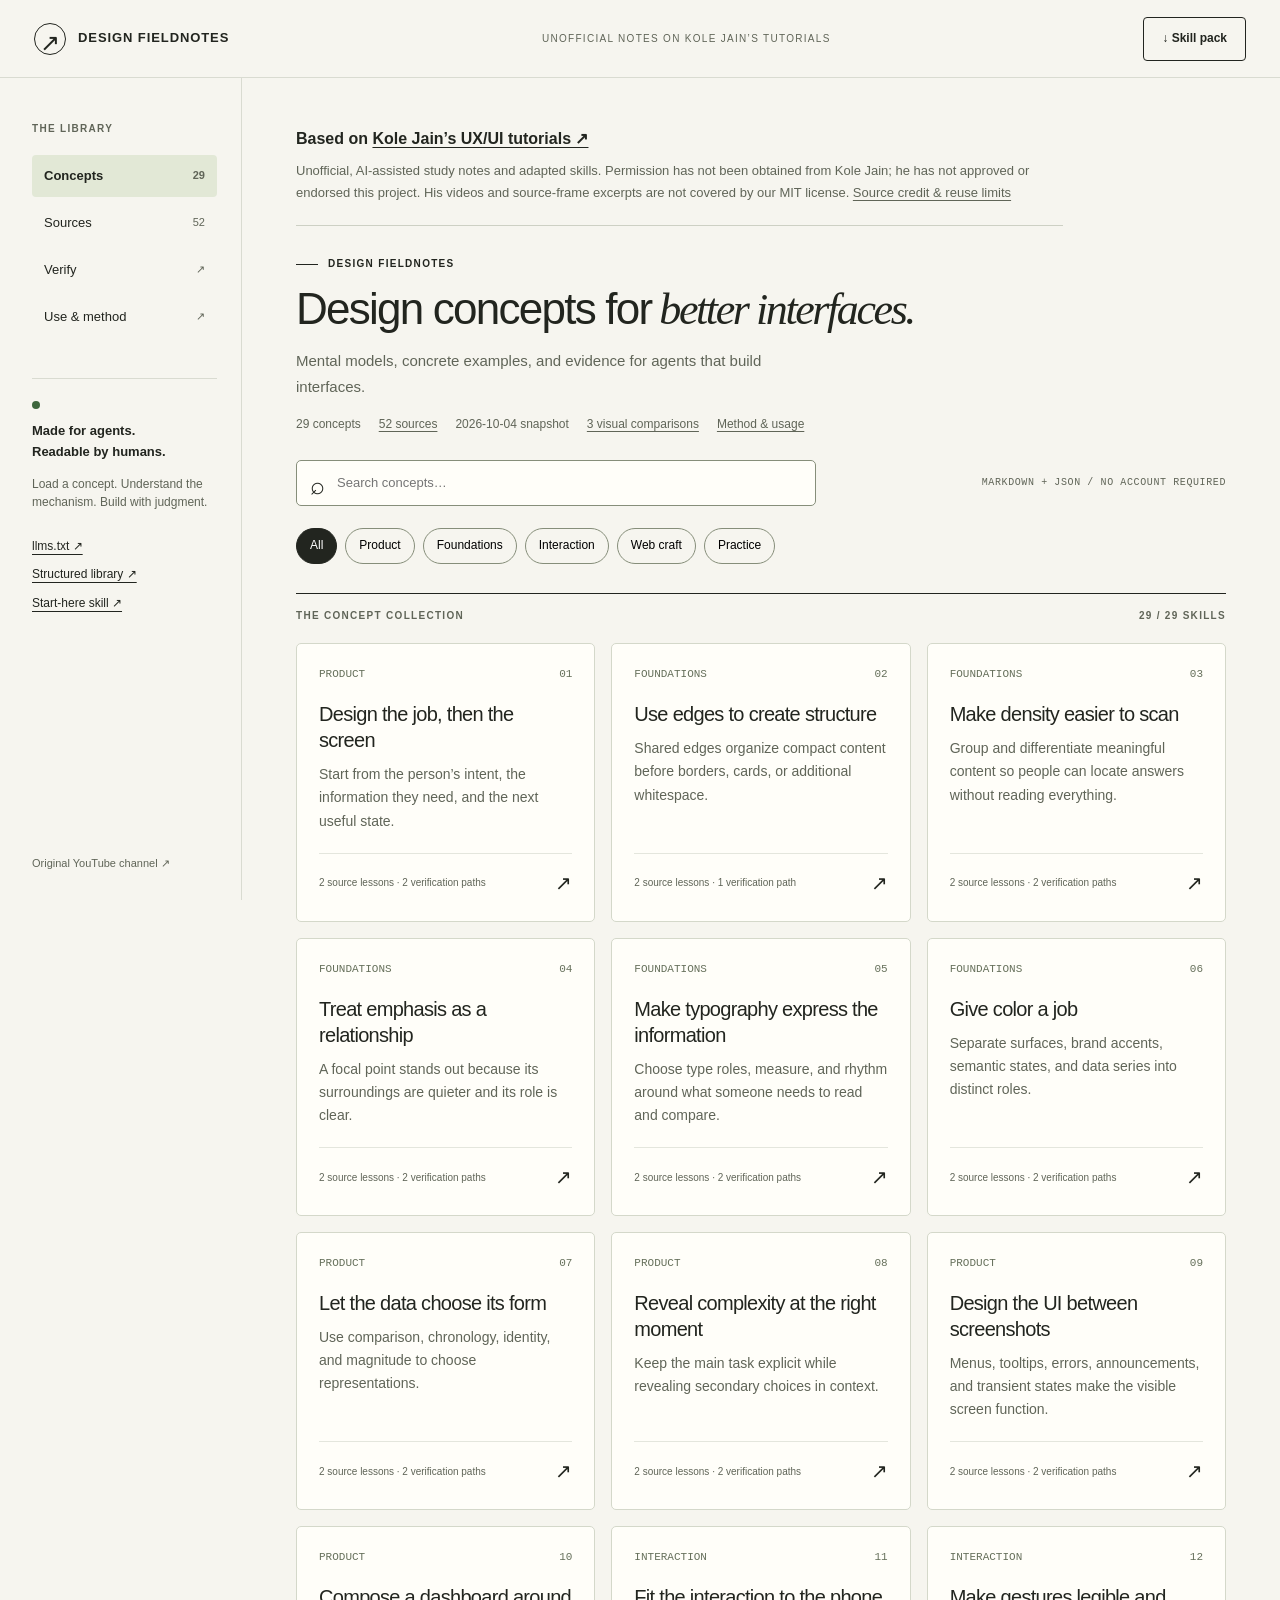
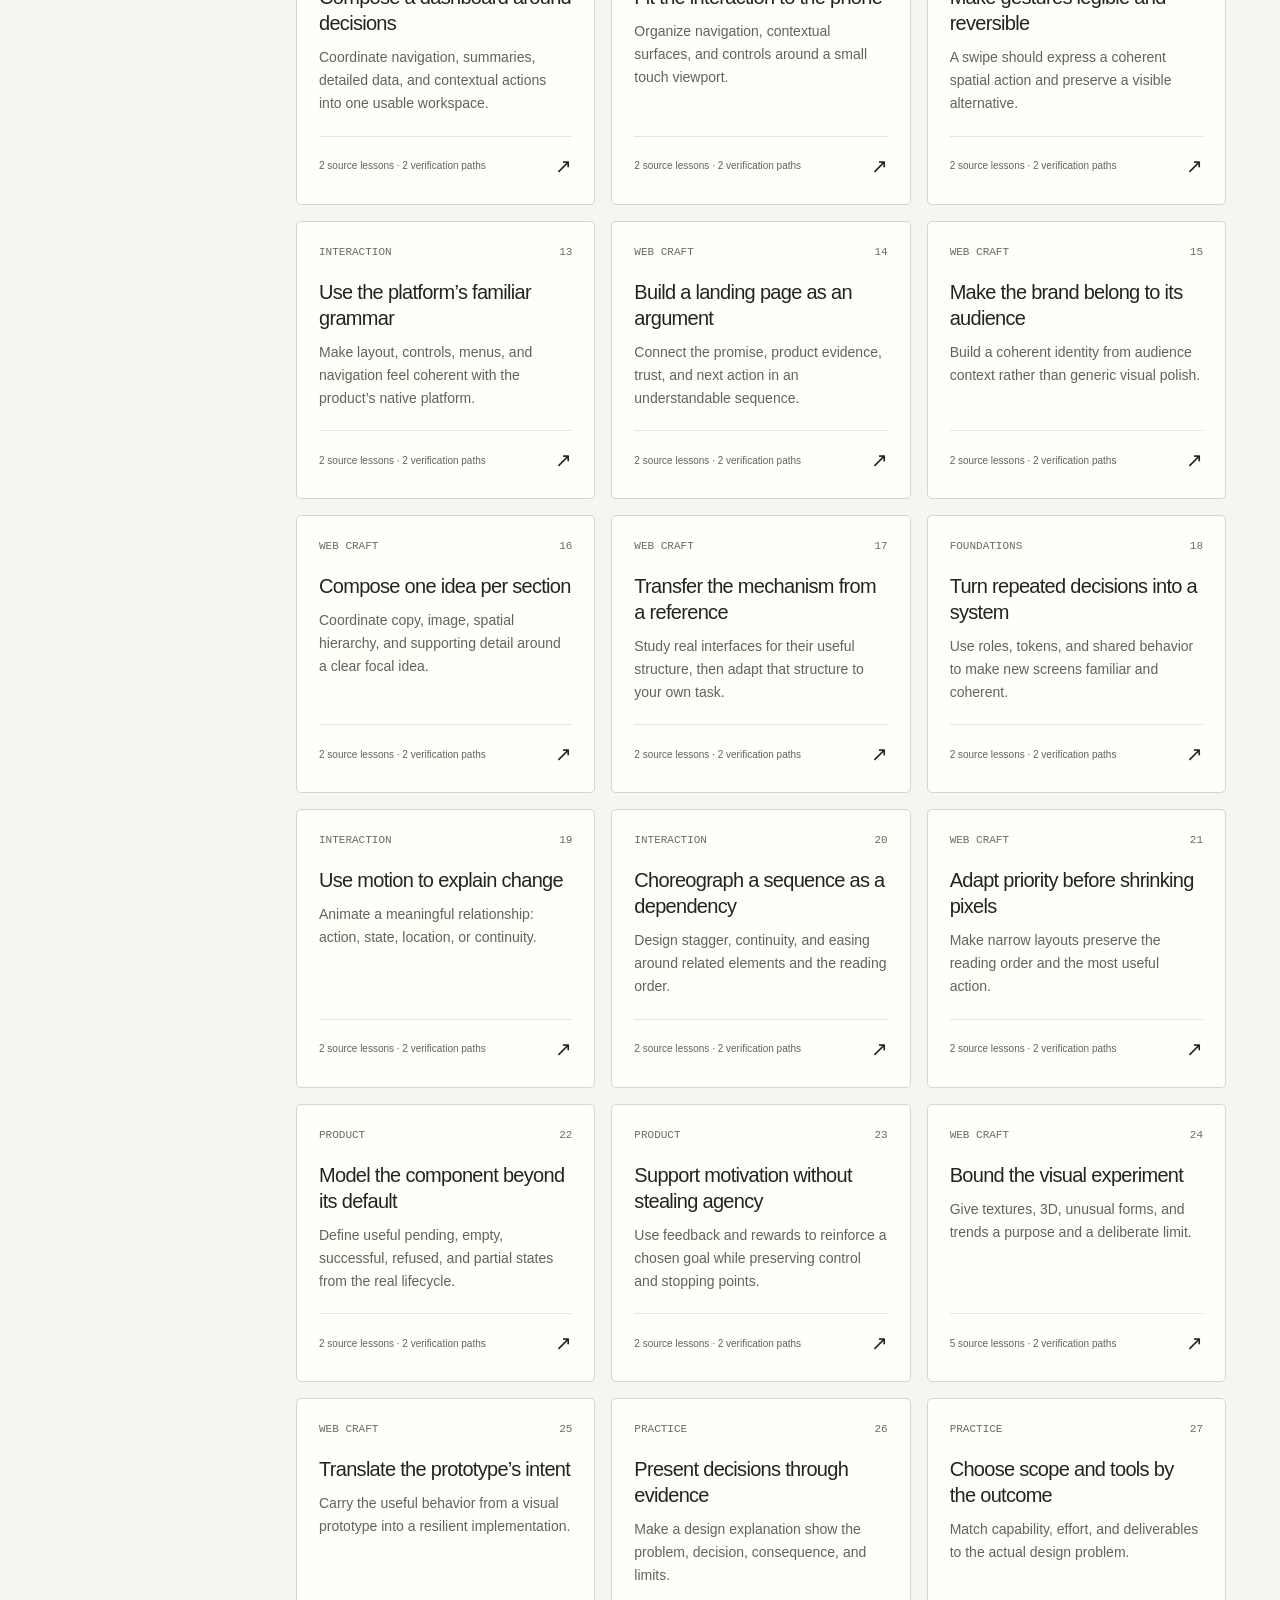
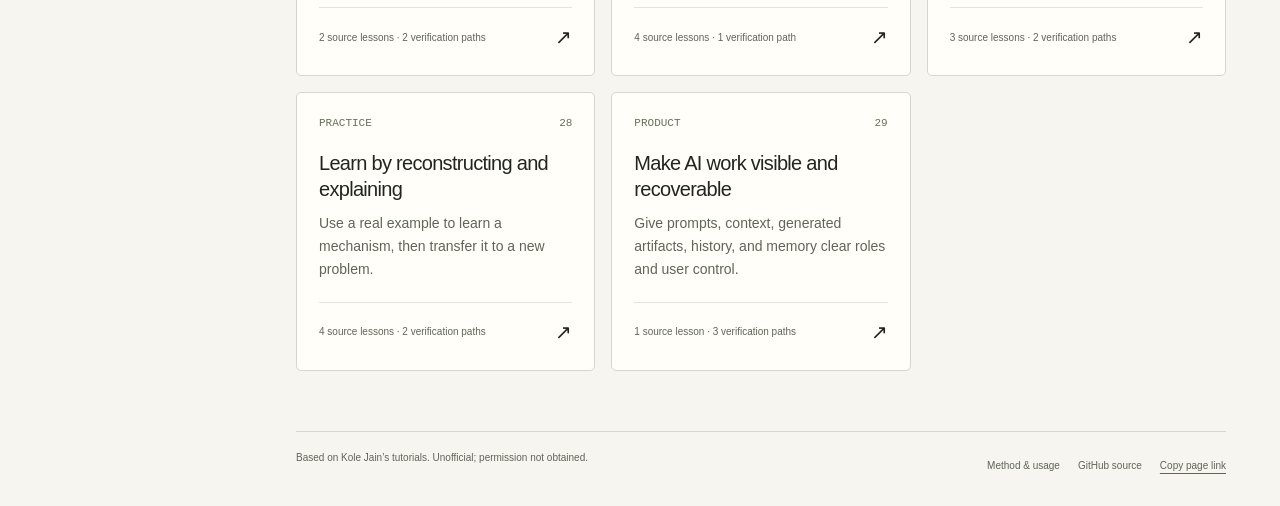
==== commit 3786fb6a: "Make creator credit and unresolved permission explicit across site and skills" ====
--- a/index.html
+++ b/index.html
@@ -30,6 +30,9 @@
 
 .visual-comparison .eyebrow{font-size:11px;line-height:1.6;letter-spacing:.1em}
 
+/* Creator credit is visible before reading and travels with each source pair. */
+.source-credit{border-bottom:1px solid #cdd0c4;padding:0 0 22px;margin:0 0 30px;max-width:92ch}.source-credit p{font-size:13px;line-height:1.65;color:#606558;margin:8px 0 0}.source-credit .credit-lead{font-size:16px;font-weight:600;color:#22251f;margin:0}.source-credit a,.skill-credit a{text-decoration:underline;text-underline-offset:3px}.detail-header .skill-credit{font-size:13px;line-height:1.65}.frame-credit{font-size:13px!important;line-height:1.65!important;color:#606558;max-width:74ch;margin:12px 0 20px!important}@media(max-width:760px){.source-credit{margin-bottom:24px;padding-bottom:18px}.source-credit .credit-lead{font-size:15px}.source-credit p{font-size:13px}.edition{display:none}}
+
 </style>
 
 
@@ -38,7 +41,7 @@
   <a class="skip" href="#main">Skip to content</a>
   <header class="topbar">
     <a class="brand" href="#skills" aria-label="Design Fieldnotes home"><span class="brand-mark" aria-hidden="true">↗</span> DESIGN FIELDNOTES</a>
-    <span class="edition">KOLE JAIN / RESEARCH EDITION 01</span>
+    <span class="edition">UNOFFICIAL NOTES ON KOLE JAIN’S TUTORIALS</span>
     <a class="top-action" href="skills.zip" download>↓ Skill pack</a>
   </header>
   <div class="shell">
@@ -49,14 +52,18 @@
       <a class="channel-link" href="https://www.youtube.com/@KoleJain/videos" target="_blank" rel="noopener">Original YouTube channel ↗</a>
     </aside>
     <main id="main" tabindex="-1">
+      <section class="source-credit" aria-label="Source credit and permission status">
+        <p class="credit-lead">Based on <a href="https://www.youtube.com/@KoleJain" target="_blank" rel="noopener">Kole Jain’s UX/UI tutorials ↗</a></p>
+        <p>Unofficial, AI-assisted study notes and adapted skills. Permission has not been obtained from Kole Jain; he has not approved or endorsed this project. His videos and source-frame excerpts are not covered by our MIT license. <a href="SOURCE-MATERIAL.md">Source credit & reuse limits</a></p>
+      </section>
       <div id="view"></div>
-      <footer><span>Independent synthesis. All videos belong to Kole Jain.</span><div class="footer-links"><a href="#about">Method & usage</a><a href="https://github.com/brianjmeier/design-fieldnotes" target="_blank" rel="noopener">GitHub source</a><button id="share-page" class="text-button">Copy page link</button></div></footer>
+      <footer><span>Based on Kole Jain’s tutorials. Unofficial; permission not obtained.</span><div class="footer-links"><a href="#about">Method & usage</a><a href="https://github.com/brianjmeier/design-fieldnotes" target="_blank" rel="noopener">GitHub source</a><button id="share-page" class="text-button">Copy page link</button></div></footer>
     </main>
   </div>
   <div id="toast" role="status" aria-live="polite"></div>
   <noscript><p>This interactive library needs JavaScript. <a href="skills/index/SKILL.md">Read the Markdown index</a> or <a href="library.json">download the complete structured library</a>.</p></noscript>
 <script>
-window.FIELDNOTES = {"title": "Design Fieldnotes", "schemaVersion": 2, "date": "2026-10-04", "channel": "https://www.youtube.com/@KoleJain", "skills": [{"id": "intent-and-flow", "title": "Design the job, then the screen", "category": "Product", "number": "01", "summary": "Start from the person’s intent, the information they need, and the next useful state.", "model": ["An interface is one moment in a larger flow. Its quality depends on how someone arrives, what they can decide, and where their action leaves them. A polished screen can still fail when the surrounding sequence is missing."], "when": "Use when a new screen has no obvious purpose, or an attractive flow leaves users stranded.", "reasoning": ["Write the user’s job as an observable outcome. For a release dashboard, “find the release that needs intervention” is more useful than “show analytics.” Identify the minimum evidence needed to make that decision.", "Map the entry, action, result, and recovery. Give the result a meaningful destination. Put secondary information where it supports a decision; avoid adding an attractive component without a role in the flow."], "example": {"title": "Creating a shared project", "before": "Before: “Create” closes the form and returns to an unchanged list. The person has to search for what they just made.", "after": "After: the project detail opens with the saved name, a completion message, and an optional invitation action. Skipping invitations leaves the project usable.", "code": null}, "gotchas": ["Equating a visible button with a completed task.", "Making onboarding mandatory when the product can already be used.", "Adding an extra screen to compensate for unclear copy."], "evidence": "Observe a person enter the flow, finish the job, and recover from one refusal. Record where they had to guess. A screenshot cannot prove that the result exists.", "sources": [{"id": "ADaQuZS04Rc", "seconds": 122, "lesson": "Related source discussion; the skill’s examples and reasoning are our adaptation."}, {"id": "HE4rLEQpiXY", "seconds": 26, "lesson": "Start from the user's task and add features only when they serve a real intent."}], "checks": ["task-completion", "state-matrix"], "related": ["progressive-disclosure", "component-states"], "markdown": "---\nname: intent-and-flow\ndescription: \"Start from the person’s intent, the information they need, and the next useful state.\"\n---\n\n\n# Design the job, then the screen\n\n## Mental model\n\nAn interface is one moment in a larger flow. Its quality depends on how someone arrives, what they can decide, and where their action leaves them. A polished screen can still fail when the surrounding sequence is missing.\n\n## When this skill applies\n\nUse when a new screen has no obvious purpose, or an attractive flow leaves users stranded.\n\n## Reasoning\n\nWrite the user’s job as an observable outcome. For a release dashboard, “find the release that needs intervention” is more useful than “show analytics.” Identify the minimum evidence needed to make that decision.\n\nMap the entry, action, result, and recovery. Give the result a meaningful destination. Put secondary information where it supports a decision; avoid adding an attractive component without a role in the flow.\n\n## Worked example — original implementation adaptation\n\nCreating a shared project\n\nBefore: “Create” closes the form and returns to an unchanged list. The person has to search for what they just made.\n\nAfter: the project detail opens with the saved name, a completion message, and an optional invitation action. Skipping invitations leaves the project usable.\n\n## Failure modes\n\n- Equating a visible button with a completed task.\n\n- Making onboarding mandatory when the product can already be used.\n\n- Adding an extra screen to compensate for unclear copy.\n\n## Evidence that would support the decision\n\nObserve a person enter the flow, finish the job, and recover from one refusal. Record where they had to guess. A screenshot cannot prove that the result exists.\n\n## Verification references\n\n- [Follow the primary task to its result](../../checks/task-completion.md)\n\n- [Exercise the component’s complete state model](../../checks/state-matrix.md)\n\n## Source moments\n\n- [Stop Making Pretty UIs. Think Like a Product Designer](https://www.youtube.com/watch?v=ADaQuZS04Rc&t=122s): Related source discussion; the skill’s examples and reasoning are our adaptation.\n\n- [How to think like a GENIUS UI/UX designer](https://www.youtube.com/watch?v=HE4rLEQpiXY&t=26s): Start from the user's task and add features only when they serve a real intent.\n\n## Related skills\n\n- [progressive-disclosure](../progressive-disclosure/SKILL.md)\n\n- [component-states](../component-states/SKILL.md)\n\nSource moments and labeled source-frame comparisons are attributed teaching. Implementation examples, reasoning, and verification are our original agent-oriented adaptations. Read the source ledger for review limits.\n"}, {"id": "alignment-structure", "title": "Use edges to create structure", "category": "Foundations", "number": "02", "summary": "Shared edges organize compact content before borders, cards, or additional whitespace.", "model": ["Alignment gives the eye stable paths across related information. Consistent text starts, numerical ends, and internal baselines can create structure without enclosing every item in another box."], "when": "Use for lists, cards, sidebars, forms, and interfaces that feel subtly unsettled.", "reasoning": ["Identify the edges a person compares: names, values, labels, and actions. Choose a few shared anchors. A number column should support magnitude comparison; an action column should remain predictable as names wrap.", "Use content-driven grid tracks and consistent internal gaps. Inspect optical alignment after mathematical alignment: an icon’s visible shape can sit off-center inside its asset box. Add a border only if it clarifies a real boundary."], "example": {"title": "A task row with changing content", "before": "Before: the checkbox, name, owner and menu are independently positioned. Long task titles push the menu out of alignment.", "after": "After: the row shares three tracks; the title wraps in the flexible middle, while the checkbox and menu keep stable edges. Related rows align without nested cards.", "code": ".task-row { display: grid; grid-template-columns: 24px minmax(0, 1fr) max-content; gap: 12px; align-items: start; }\n.amount { text-align: right; font-variant-numeric: tabular-nums; }"}, "gotchas": ["Centering long labels makes scanning inconsistent.", "Hiding useful actions solely to make the composition tidy.", "Adding many independent offsets instead of fixing the shared structure."], "evidence": "Compare the row with short and three-line titles, missing owners, and large values. Inspect both the alignment and whether the action remains reachable.", "sources": [{"id": "neE6wOuBIP8", "seconds": 26, "lesson": "Related source discussion; the skill’s examples and reasoning are our adaptation."}, {"id": "Lp6ey4AyDzA", "seconds": 81, "lesson": "Related source discussion; the skill’s examples and reasoning are our adaptation."}], "checks": ["responsive-content"], "related": ["density-recognition", "data-shape"], "markdown": "---\nname: alignment-structure\ndescription: \"Shared edges organize compact content before borders, cards, or additional whitespace.\"\n---\n\n\n# Use edges to create structure\n\n## Mental model\n\nAlignment gives the eye stable paths across related information. Consistent text starts, numerical ends, and internal baselines can create structure without enclosing every item in another box.\n\n## When this skill applies\n\nUse for lists, cards, sidebars, forms, and interfaces that feel subtly unsettled.\n\n## Reasoning\n\nIdentify the edges a person compares: names, values, labels, and actions. Choose a few shared anchors. A number column should support magnitude comparison; an action column should remain predictable as names wrap.\n\nUse content-driven grid tracks and consistent internal gaps. Inspect optical alignment after mathematical alignment: an icon’s visible shape can sit off-center inside its asset box. Add a border only if it clarifies a real boundary.\n\n## Source-video visual comparison\n\n- [Give profile content shared edges](../../examples/profile-shared-edges.md): load both images before drawing visual conclusions.\n\n## Worked example — original implementation adaptation\n\nA task row with changing content\n\nBefore: the checkbox, name, owner and menu are independently positioned. Long task titles push the menu out of alignment.\n\nAfter: the row shares three tracks; the title wraps in the flexible middle, while the checkbox and menu keep stable edges. Related rows align without nested cards.\n\n```css\n.task-row { display: grid; grid-template-columns: 24px minmax(0, 1fr) max-content; gap: 12px; align-items: start; }\n.amount { text-align: right; font-variant-numeric: tabular-nums; }\n```\n\n## Failure modes\n\n- Centering long labels makes scanning inconsistent.\n\n- Hiding useful actions solely to make the composition tidy.\n\n- Adding many independent offsets instead of fixing the shared structure.\n\n## Evidence that would support the decision\n\nCompare the row with short and three-line titles, missing owners, and large values. Inspect both the alignment and whether the action remains reachable.\n\n## Verification references\n\n- [Stress the layout with real content](../../checks/responsive-content.md)\n\n## Source moments\n\n- [The secret behind weirdly perfect UI designs](https://www.youtube.com/watch?v=neE6wOuBIP8&t=26s): Related source discussion; the skill’s examples and reasoning are our adaptation.\n\n- [8 Web Design Hacks To ACTUALLY Make Your Designs Better](https://www.youtube.com/watch?v=Lp6ey4AyDzA&t=81s): Related source discussion; the skill’s examples and reasoning are our adaptation.\n\n## Related skills\n\n- [density-recognition](../density-recognition/SKILL.md)\n\n- [data-shape](../data-shape/SKILL.md)\n\nSource moments and labeled source-frame comparisons are attributed teaching. Implementation examples, reasoning, and verification are our original agent-oriented adaptations. Read the source ledger for review limits.\n"}, {"id": "density-recognition", "title": "Make density easier to scan", "category": "Foundations", "number": "03", "summary": "Group and differentiate meaningful content so people can locate answers without reading everything.", "model": ["Density becomes difficult when information is undifferentiated. Grouping, recognizable identities, and distinct representations let people scan for a question instead of consuming a wall of similar text."], "when": "Use when a busy interface gets longer after adding whitespace but still feels difficult to read.", "reasoning": ["Ask what someone is scanning for: due date, owner, urgency, or type. Group by the dimension that supports that task. Reserve visual variation for distinctions that carry meaning.", "Preserve an explicit label when an icon is ambiguous. Familiarity depends on the audience: an avatar can cue a teammate, while an unfamiliar symbol may add another decoding task. Keep source data available when a summary replaces it."], "example": {"title": "A release activity feed", "before": "Before: every event is a same-weight sentence in one chronological block.", "after": "After: events are grouped by release; actor identity is visually consistent, failures include a labeled severity marker, and the time is quiet. Full details remain available from the event.", "code": null}, "gotchas": ["Replacing precise language with unfamiliar icons.", "Grouping by what is convenient in code instead of the user’s query.", "Using color as the only way to recognize categories."], "evidence": "Give a reader a specific question and observe whether they can locate the answer. Compare that result against the ungrouped version using the same content.", "sources": [{"id": "neE6wOuBIP8", "seconds": 146, "lesson": "Related source discussion; the skill’s examples and reasoning are our adaptation."}, {"id": "c1TvOcKdBVE", "seconds": 21, "lesson": "Refine large type spacing, nested corner radii, and palettes with deliberate relationships."}], "checks": ["task-completion", "semantic-accessibility"], "related": ["alignment-structure", "relative-emphasis"], "markdown": "---\nname: density-recognition\ndescription: \"Group and differentiate meaningful content so people can locate answers without reading everything.\"\n---\n\n\n# Make density easier to scan\n\n## Mental model\n\nDensity becomes difficult when information is undifferentiated. Grouping, recognizable identities, and distinct representations let people scan for a question instead of consuming a wall of similar text.\n\n## When this skill applies\n\nUse when a busy interface gets longer after adding whitespace but still feels difficult to read.\n\n## Reasoning\n\nAsk what someone is scanning for: due date, owner, urgency, or type. Group by the dimension that supports that task. Reserve visual variation for distinctions that carry meaning.\n\nPreserve an explicit label when an icon is ambiguous. Familiarity depends on the audience: an avatar can cue a teammate, while an unfamiliar symbol may add another decoding task. Keep source data available when a summary replaces it.\n\n## Worked example — original implementation adaptation\n\nA release activity feed\n\nBefore: every event is a same-weight sentence in one chronological block.\n\nAfter: events are grouped by release; actor identity is visually consistent, failures include a labeled severity marker, and the time is quiet. Full details remain available from the event.\n\n## Failure modes\n\n- Replacing precise language with unfamiliar icons.\n\n- Grouping by what is convenient in code instead of the user’s query.\n\n- Using color as the only way to recognize categories.\n\n## Evidence that would support the decision\n\nGive a reader a specific question and observe whether they can locate the answer. Compare that result against the ungrouped version using the same content.\n\n## Verification references\n\n- [Follow the primary task to its result](../../checks/task-completion.md)\n\n- [Check semantics, then inspect meaning](../../checks/semantic-accessibility.md)\n\n## Source moments\n\n- [The secret behind weirdly perfect UI designs](https://www.youtube.com/watch?v=neE6wOuBIP8&t=146s): Related source discussion; the skill’s examples and reasoning are our adaptation.\n\n- [The 8 UI/UX Cheat Codes for INSTANTLY Better Designs](https://www.youtube.com/watch?v=c1TvOcKdBVE&t=21s): Refine large type spacing, nested corner radii, and palettes with deliberate relationships.\n\n## Related skills\n\n- [alignment-structure](../alignment-structure/SKILL.md)\n\n- [relative-emphasis](../relative-emphasis/SKILL.md)\n\nSource moments and labeled source-frame comparisons are attributed teaching. Implementation examples, reasoning, and verification are our original agent-oriented adaptations. Read the source ledger for review limits.\n"}, {"id": "relative-emphasis", "title": "Treat emphasis as a relationship", "category": "Foundations", "number": "04", "summary": "A focal point stands out because its surroundings are quieter and its role is clear.", "model": ["Visual priority is relational. An accent does little when every neighboring element uses it. Quiet defaults make meaningful selection, urgency, and primary action distinguishable."], "when": "Use when everything looks important, or repeated decoration hides the next useful action.", "reasoning": ["Name the decision that should lead the screen. Give its action or evidence the strongest relevant contrast; make supporting information quieter without making it unreadable.", "Change the surroundings before escalating the focal point. Keep semantic urgency separate from ordinary brand emphasis. Several tasks can have local primary actions; the screen still needs a clear overall entry point."], "example": {"title": "A settings panel", "before": "Before: all six default settings are bright accent chips, and “Save changes” is another equally bright element.", "after": "After: unchanged values are neutral. The modified setting has an explicit “Changed” label; the save action has a consistent primary treatment. Error color appears only when correction is needed.", "code": null}, "gotchas": ["Dimming secondary text below readable contrast.", "Using selected styling for every default value.", "Treating one primary action per page as an inflexible rule."], "evidence": "Inspect default, selected, changed, and error states side by side. Ask what changed and where the reader would act next without explaining the screen.", "sources": [{"id": "neE6wOuBIP8", "seconds": 382, "lesson": "Related source discussion; the skill’s examples and reasoning are our adaptation."}, {"id": "AH_ugxmLeUM", "seconds": 23, "lesson": "Map navigation, skip paths, empty states and dynamic feedback before polishing the interface."}], "checks": ["color-contrast", "state-matrix"], "related": ["semantic-color", "typographic-roles"], "markdown": "---\nname: relative-emphasis\ndescription: \"A focal point stands out because its surroundings are quieter and its role is clear.\"\n---\n\n\n# Treat emphasis as a relationship\n\n## Mental model\n\nVisual priority is relational. An accent does little when every neighboring element uses it. Quiet defaults make meaningful selection, urgency, and primary action distinguishable.\n\n## When this skill applies\n\nUse when everything looks important, or repeated decoration hides the next useful action.\n\n## Reasoning\n\nName the decision that should lead the screen. Give its action or evidence the strongest relevant contrast; make supporting information quieter without making it unreadable.\n\nChange the surroundings before escalating the focal point. Keep semantic urgency separate from ordinary brand emphasis. Several tasks can have local primary actions; the screen still needs a clear overall entry point.\n\n## Worked example — original implementation adaptation\n\nA settings panel\n\nBefore: all six default settings are bright accent chips, and “Save changes” is another equally bright element.\n\nAfter: unchanged values are neutral. The modified setting has an explicit “Changed” label; the save action has a consistent primary treatment. Error color appears only when correction is needed.\n\n## Failure modes\n\n- Dimming secondary text below readable contrast.\n\n- Using selected styling for every default value.\n\n- Treating one primary action per page as an inflexible rule.\n\n## Evidence that would support the decision\n\nInspect default, selected, changed, and error states side by side. Ask what changed and where the reader would act next without explaining the screen.\n\n## Verification references\n\n- [Measure color in its actual role](../../checks/color-contrast.md)\n\n- [Exercise the component’s complete state model](../../checks/state-matrix.md)\n\n## Source moments\n\n- [The secret behind weirdly perfect UI designs](https://www.youtube.com/watch?v=neE6wOuBIP8&t=382s): Related source discussion; the skill’s examples and reasoning are our adaptation.\n\n- [7 UI/UX mistakes that SCREAM you’re a beginner](https://www.youtube.com/watch?v=AH_ugxmLeUM&t=23s): Map navigation, skip paths, empty states and dynamic feedback before polishing the interface.\n\n## Related skills\n\n- [semantic-color](../semantic-color/SKILL.md)\n\n- [typographic-roles](../typographic-roles/SKILL.md)\n\nSource moments and labeled source-frame comparisons are attributed teaching. Implementation examples, reasoning, and verification are our original agent-oriented adaptations. Read the source ledger for review limits.\n"}, {"id": "typographic-roles", "title": "Make typography express the information", "category": "Foundations", "number": "05", "summary": "Choose type roles, measure, and rhythm around what someone needs to read and compare.", "model": ["A type system creates repeatable levels of information. Size, weight, line height, line length, and spacing work together; a mathematical scale gives a starting point that still needs real-content judgment."], "when": "Use when headings compete, body text feels tiring, or a layout breaks when copy changes.", "reasoning": ["Define a small set of roles such as display, section title, body, label, and metadata. Start from readable body copy, then create enough separation for the needed hierarchy. Fit the scale to product density.", "Test a paragraph and a wrapped heading before applying the type system widely. Adjust measure and line height together. Use tabular figures where people compare numbers; preserve actual text instead of baking essential copy into images."], "example": {"title": "A financial summary", "before": "Before: amounts, labels, headings and notes all use unrelated sizes chosen per card.", "after": "After: amounts share one numeric role; labels and metadata have consistent weights. The longest account name wraps naturally, and the explanatory paragraph has a bounded measure.", "code": ".body-copy { max-width: 65ch; font-size: 1rem; line-height: 1.65; }\n.section-title { font-size: clamp(1.5rem, 2vw + 1rem, 2.25rem); line-height: 1.2; }\n/* These values are a worked starting point; evaluate the actual font and content. */"}, "gotchas": ["Treating a scale ratio as proof that text is readable.", "Letting display type rules shrink body text on mobile.", "Measuring only the text box while ignoring actual glyph and baseline relationships."], "evidence": "Capture long and short copy at narrow widths and larger text settings. Read body paragraphs, inspect label hierarchy, and compare numerical columns.", "sources": [{"id": "7sUUzOCv47U", "seconds": 568, "lesson": "Related source discussion; the skill’s examples and reasoning are our adaptation."}, {"id": "9WVt1CelBfg", "seconds": 242, "lesson": "Choose a layout around what the content needs to communicate."}], "checks": ["responsive-content", "color-contrast"], "related": ["alignment-structure", "responsive-priority"], "markdown": "---\nname: typographic-roles\ndescription: \"Choose type roles, measure, and rhythm around what someone needs to read and compare.\"\n---\n\n\n# Make typography express the information\n\n## Mental model\n\nA type system creates repeatable levels of information. Size, weight, line height, line length, and spacing work together; a mathematical scale gives a starting point that still needs real-content judgment.\n\n## When this skill applies\n\nUse when headings compete, body text feels tiring, or a layout breaks when copy changes.\n\n## Reasoning\n\nDefine a small set of roles such as display, section title, body, label, and metadata. Start from readable body copy, then create enough separation for the needed hierarchy. Fit the scale to product density.\n\nTest a paragraph and a wrapped heading before applying the type system widely. Adjust measure and line height together. Use tabular figures where people compare numbers; preserve actual text instead of baking essential copy into images.\n\n## Worked example — original implementation adaptation\n\nA financial summary\n\nBefore: amounts, labels, headings and notes all use unrelated sizes chosen per card.\n\nAfter: amounts share one numeric role; labels and metadata have consistent weights. The longest account name wraps naturally, and the explanatory paragraph has a bounded measure.\n\n```css\n.body-copy { max-width: 65ch; font-size: 1rem; line-height: 1.65; }\n.section-title { font-size: clamp(1.5rem, 2vw + 1rem, 2.25rem); line-height: 1.2; }\n/* These values are a worked starting point; evaluate the actual font and content. */\n```\n\n## Failure modes\n\n- Treating a scale ratio as proof that text is readable.\n\n- Letting display type rules shrink body text on mobile.\n\n- Measuring only the text box while ignoring actual glyph and baseline relationships.\n\n## Evidence that would support the decision\n\nCapture long and short copy at narrow widths and larger text settings. Read body paragraphs, inspect label hierarchy, and compare numerical columns.\n\n## Verification references\n\n- [Stress the layout with real content](../../checks/responsive-content.md)\n\n- [Measure color in its actual role](../../checks/color-contrast.md)\n\n## Source moments\n\n- [Mathematically Perfect Typography for Web Design](https://www.youtube.com/watch?v=7sUUzOCv47U&t=568s): Related source discussion; the skill’s examples and reasoning are our adaptation.\n\n- [The stupid simple way to learn UI/UX design in exactly 10 minutes](https://www.youtube.com/watch?v=9WVt1CelBfg&t=242s): Choose a layout around what the content needs to communicate.\n\n## Related skills\n\n- [alignment-structure](../alignment-structure/SKILL.md)\n\n- [responsive-priority](../responsive-priority/SKILL.md)\n\nSource moments and labeled source-frame comparisons are attributed teaching. Implementation examples, reasoning, and verification are our original agent-oriented adaptations. Read the source ledger for review limits.\n"}, {"id": "semantic-color", "title": "Give color a job", "category": "Foundations", "number": "06", "summary": "Separate surfaces, brand accents, semantic states, and data series into distinct roles.", "model": ["Product color serves several jobs: separate surfaces, express interactive state, communicate meaning, and distinguish data. A fixed area ratio cannot determine all of these decisions."], "when": "Use for dashboards, themes, status systems, or designs where colors are scattered decoratively.", "reasoning": ["Name colors by their role rather than their current pigment. A surface, selected item, failure, and chart series should not silently inherit the same brand token. Consider what each state must communicate without color.", "Build theme mappings independently; do not invert a light palette. Evaluate actual foreground/background pairs after opacity and overlays. Choose categorical chart colors that remain distinguishable, with labels or patterns where needed."], "example": {"title": "A deployment list", "before": "Before: brand purple is used for success, failure, selected rows, and every chart series.", "after": "After: neutral surfaces carry layout; selection uses the interaction accent; failed builds include an error icon and text; charts have explicit series labels. Each theme maps those roles deliberately.", "code": ":root { --surface: #f6f5ef; --text: #22251f; --muted-text: #606558; --selection: #e2e8d6; }\n[data-theme=\"dark\"] { --surface: #20241e; --text: #f3f5eb; --muted-text: #b7beac; --selection: #35452e; }"}, "gotchas": ["Making semantic meaning depend on hue alone.", "Applying an arbitrary 60/30/10 ratio to a dense product.", "Assuming perceptually even colors automatically meet contrast requirements."], "evidence": "Measure text and relevant control contrast in each theme. Inspect selected, hover, focus, warning, and error states. Read charts without relying on color alone.", "sources": [{"id": "66oOi9OLMCw", "seconds": 275, "lesson": "Related source discussion; the skill’s examples and reasoning are our adaptation."}, {"id": "EOcY3hPMQkk", "seconds": 76, "lesson": "Use neutral surfaces and restrained borders to preserve visual hierarchy."}], "checks": ["color-contrast", "state-matrix"], "related": ["relative-emphasis", "design-system-decisions"], "markdown": "---\nname: semantic-color\ndescription: \"Separate surfaces, brand accents, semantic states, and data series into distinct roles.\"\n---\n\n\n# Give color a job\n\n## Mental model\n\nProduct color serves several jobs: separate surfaces, express interactive state, communicate meaning, and distinguish data. A fixed area ratio cannot determine all of these decisions.\n\n## When this skill applies\n\nUse for dashboards, themes, status systems, or designs where colors are scattered decoratively.\n\n## Reasoning\n\nName colors by their role rather than their current pigment. A surface, selected item, failure, and chart series should not silently inherit the same brand token. Consider what each state must communicate without color.\n\nBuild theme mappings independently; do not invert a light palette. Evaluate actual foreground/background pairs after opacity and overlays. Choose categorical chart colors that remain distinguishable, with labels or patterns where needed.\n\n## Source-video visual comparison\n\n- [Quiet the repeated card surfaces](../../examples/quiet-card-surfaces.md): load both images before drawing visual conclusions.\n\n## Worked example — original implementation adaptation\n\nA deployment list\n\nBefore: brand purple is used for success, failure, selected rows, and every chart series.\n\nAfter: neutral surfaces carry layout; selection uses the interaction accent; failed builds include an error icon and text; charts have explicit series labels. Each theme maps those roles deliberately.\n\n```css\n:root { --surface: #f6f5ef; --text: #22251f; --muted-text: #606558; --selection: #e2e8d6; }\n[data-theme=\"dark\"] { --surface: #20241e; --text: #f3f5eb; --muted-text: #b7beac; --selection: #35452e; }\n```\n\n## Failure modes\n\n- Making semantic meaning depend on hue alone.\n\n- Applying an arbitrary 60/30/10 ratio to a dense product.\n\n- Assuming perceptually even colors automatically meet contrast requirements.\n\n## Evidence that would support the decision\n\nMeasure text and relevant control contrast in each theme. Inspect selected, hover, focus, warning, and error states. Read charts without relying on color alone.\n\n## Verification references\n\n- [Measure color in its actual role](../../checks/color-contrast.md)\n\n- [Exercise the component’s complete state model](../../checks/state-matrix.md)\n\n## Source moments\n\n- [Why the 60-30-10 Rule is RUINING Your UI Designs](https://www.youtube.com/watch?v=66oOi9OLMCw&t=275s): Related source discussion; the skill’s examples and reasoning are our adaptation.\n\n- [The 7 Color Mistakes that RUIN your UI Designs](https://www.youtube.com/watch?v=EOcY3hPMQkk&t=76s): Use neutral surfaces and restrained borders to preserve visual hierarchy.\n\n## Related skills\n\n- [relative-emphasis](../relative-emphasis/SKILL.md)\n\n- [design-system-decisions](../design-system-decisions/SKILL.md)\n\nSource moments and labeled source-frame comparisons are attributed teaching. Implementation examples, reasoning, and verification are our original agent-oriented adaptations. Read the source ledger for review limits.\n"}, {"id": "data-shape", "title": "Let the data choose its form", "category": "Product", "number": "07", "summary": "Use comparison, chronology, identity, and magnitude to choose representations.", "model": ["Different data asks for different reading behavior. Tables support comparison, timelines express sequence, chips mark bounded categories, and charts summarize relationships. The format should make the intended question easier to answer."], "when": "Use for dashboards or dense lists that look plausible but are awkward to use.", "reasoning": ["Name the question before selecting the component. Use a table when readers compare the same fields across entities, and a timeline when order and intervals are the point. Avoid charts added merely to fill a card.", "Format units and precision consistently. Preserve full values when truncation would hide identity. Treat sorting, filtering, grouping and details as part of the data experience, including clear empty results."], "example": {"title": "An operations dashboard", "before": "Before: deployment steps are a table of timestamp strings, and costs are left-aligned numbers without units.", "after": "After: the steps form a chronological sequence with labeled outcomes. Comparable costs stay in a table with right-aligned amounts, explicit currency, and consistent precision.", "code": null}, "gotchas": ["Summaries that conceal the underlying values needed for a decision.", "Truncation without any way to recover the full identifier.", "Charts with missing units, misleading axes, or no useful question."], "evidence": "Try comparison, finding an exception, and reconstructing a sequence with realistic data. Observe whether the representation supports each intended task.", "sources": [{"id": "Ksx9C2-3yMo", "seconds": 22, "lesson": "Related source discussion; the skill’s examples and reasoning are our adaptation."}, {"id": "Yr2uIcFZDDQ", "seconds": 40, "lesson": "Rank dashboard modules by task importance and make important work visible without an extra click."}], "checks": ["task-completion", "responsive-content"], "related": ["density-recognition", "dashboard-orchestration"], "markdown": "---\nname: data-shape\ndescription: \"Use comparison, chronology, identity, and magnitude to choose representations.\"\n---\n\n\n# Let the data choose its form\n\n## Mental model\n\nDifferent data asks for different reading behavior. Tables support comparison, timelines express sequence, chips mark bounded categories, and charts summarize relationships. The format should make the intended question easier to answer.\n\n## When this skill applies\n\nUse for dashboards or dense lists that look plausible but are awkward to use.\n\n## Reasoning\n\nName the question before selecting the component. Use a table when readers compare the same fields across entities, and a timeline when order and intervals are the point. Avoid charts added merely to fill a card.\n\nFormat units and precision consistently. Preserve full values when truncation would hide identity. Treat sorting, filtering, grouping and details as part of the data experience, including clear empty results.\n\n## Worked example — original implementation adaptation\n\nAn operations dashboard\n\nBefore: deployment steps are a table of timestamp strings, and costs are left-aligned numbers without units.\n\nAfter: the steps form a chronological sequence with labeled outcomes. Comparable costs stay in a table with right-aligned amounts, explicit currency, and consistent precision.\n\n## Failure modes\n\n- Summaries that conceal the underlying values needed for a decision.\n\n- Truncation without any way to recover the full identifier.\n\n- Charts with missing units, misleading axes, or no useful question.\n\n## Evidence that would support the decision\n\nTry comparison, finding an exception, and reconstructing a sequence with realistic data. Observe whether the representation supports each intended task.\n\n## Verification references\n\n- [Follow the primary task to its result](../../checks/task-completion.md)\n\n- [Stress the layout with real content](../../checks/responsive-content.md)\n\n## Source moments\n\n- [The 3 dashboard UI flaws that give away you've NEVER built one](https://www.youtube.com/watch?v=Ksx9C2-3yMo&t=22s): Related source discussion; the skill’s examples and reasoning are our adaptation.\n\n- [Redesigning a Finance Dashboard UI from SCRATCH (ft. Dribbble)](https://www.youtube.com/watch?v=Yr2uIcFZDDQ&t=40s): Rank dashboard modules by task importance and make important work visible without an extra click.\n\n## Related skills\n\n- [density-recognition](../density-recognition/SKILL.md)\n\n- [dashboard-orchestration](../dashboard-orchestration/SKILL.md)\n\nSource moments and labeled source-frame comparisons are attributed teaching. Implementation examples, reasoning, and verification are our original agent-oriented adaptations. Read the source ledger for review limits.\n"}, {"id": "progressive-disclosure", "title": "Reveal complexity at the right moment", "category": "Product", "number": "08", "summary": "Keep the main task explicit while revealing secondary choices in context.", "model": ["Progressive disclosure manages when information appears. Frequency, importance, and the person’s current intent determine how explicit an action should be. A popover or drawer can preserve context while keeping the default view focused."], "when": "Use when a screen is overloaded with secondary actions, advanced controls, or onboarding explanations.", "reasoning": ["Place frequent and consequential actions where people can discover them. Give occasional actions a clear contextual entry point. Keep related secondary work near its subject when navigation to a whole page would interrupt the task.", "Design entry, dismissal, focus, and return as one interaction. Hover may offer a shortcut, but keyboard and touch need a reachable equivalent. Onboarding should follow useful actions and permit skipping."], "example": {"title": "Sharing a project", "before": "Before: a permanently expanded permission form occupies the side of every project table.", "after": "After: a labeled “Share” action opens a contextual panel with search first, current collaborators next, and advanced permissions beneath a clear disclosure. Closing returns to the original row.", "code": null}, "gotchas": ["Moving essential actions into an unexplained overflow menu.", "Hover-only controls with no touch or keyboard path.", "A long first-run modal whose instructions disappear before they are useful."], "evidence": "Find the action from its default state without prompting. Test opening, completing, dismissing, and returning using keyboard and touch alternatives.", "sources": [{"id": "Ksx9C2-3yMo", "seconds": 145, "lesson": "Related source discussion; the skill’s examples and reasoning are our adaptation."}, {"id": "Gfsd8NNuD9g", "seconds": 313, "lesson": "Teach gestures and retain visible alternatives for the same actions."}], "checks": ["keyboard-focus", "gesture-alternative"], "related": ["intent-and-flow", "hidden-ui"], "markdown": "---\nname: progressive-disclosure\ndescription: \"Keep the main task explicit while revealing secondary choices in context.\"\n---\n\n\n# Reveal complexity at the right moment\n\n## Mental model\n\nProgressive disclosure manages when information appears. Frequency, importance, and the person’s current intent determine how explicit an action should be. A popover or drawer can preserve context while keeping the default view focused.\n\n## When this skill applies\n\nUse when a screen is overloaded with secondary actions, advanced controls, or onboarding explanations.\n\n## Reasoning\n\nPlace frequent and consequential actions where people can discover them. Give occasional actions a clear contextual entry point. Keep related secondary work near its subject when navigation to a whole page would interrupt the task.\n\nDesign entry, dismissal, focus, and return as one interaction. Hover may offer a shortcut, but keyboard and touch need a reachable equivalent. Onboarding should follow useful actions and permit skipping.\n\n## Source-video visual comparison\n\n- [Separate the core form from optional controls](../../examples/focused-link-creation.md): load both images before drawing visual conclusions.\n\n## Worked example — original implementation adaptation\n\nSharing a project\n\nBefore: a permanently expanded permission form occupies the side of every project table.\n\nAfter: a labeled “Share” action opens a contextual panel with search first, current collaborators next, and advanced permissions beneath a clear disclosure. Closing returns to the original row.\n\n## Failure modes\n\n- Moving essential actions into an unexplained overflow menu.\n\n- Hover-only controls with no touch or keyboard path.\n\n- A long first-run modal whose instructions disappear before they are useful.\n\n## Evidence that would support the decision\n\nFind the action from its default state without prompting. Test opening, completing, dismissing, and returning using keyboard and touch alternatives.\n\n## Verification references\n\n- [Make focus follow the interaction](../../checks/keyboard-focus.md)\n\n- [Give gestures a discoverable alternative](../../checks/gesture-alternative.md)\n\n## Source moments\n\n- [The 3 dashboard UI flaws that give away you've NEVER built one](https://www.youtube.com/watch?v=Ksx9C2-3yMo&t=145s): Related source discussion; the skill’s examples and reasoning are our adaptation.\n\n- [Everything you need to know about Mobile App UI’s in 8 minutes (beginner friendly)](https://www.youtube.com/watch?v=Gfsd8NNuD9g&t=313s): Teach gestures and retain visible alternatives for the same actions.\n\n## Related skills\n\n- [intent-and-flow](../intent-and-flow/SKILL.md)\n\n- [hidden-ui](../hidden-ui/SKILL.md)\n\nSource moments and labeled source-frame comparisons are attributed teaching. Implementation examples, reasoning, and verification are our original agent-oriented adaptations. Read the source ledger for review limits.\n"}, {"id": "hidden-ui", "title": "Design the UI between screenshots", "category": "Product", "number": "09", "summary": "Menus, tooltips, errors, announcements, and transient states make the visible screen function.", "model": ["A product includes interactions that are absent from its resting screenshot. Contextual controls, explanations, state changes, and recoveries need the same design attention as the default view."], "when": "Use when a generated or portfolio interface has an attractive shell but incomplete behavior.", "reasoning": ["Follow every visible affordance through its result. Inspect the lifecycle of menus and overlays: what invokes them, where they appear, how they leave, and where focus goes. Name ambiguous actions with useful labels.", "Include useful feedback when work starts, completes, or fails. Reserve tooltips for supporting explanation rather than the only source of essential content. Keep persistent errors near the thing that needs correction."], "example": {"title": "Copying a table identifier", "before": "Before: an unlabeled icon copies silently, leaving the user uncertain whether anything happened.", "after": "After: the control has a clear accessible name; activating it announces “Identifier copied.” If the clipboard fails, a recoverable alternative appears beside the value.", "code": null}, "gotchas": ["A click handler that only changes the button’s appearance.", "Success messages before the underlying operation has succeeded.", "Tooltips containing essential content unavailable to touch users."], "evidence": "Inspect the interface in active states as well as at rest. Verify names, focus order, dismissal, pending work, success, and failure behavior.", "sources": [{"id": "Ksx9C2-3yMo", "seconds": 300, "lesson": "Related source discussion; the skill’s examples and reasoning are our adaptation."}, {"id": "gKM6b2EnW1k", "seconds": 130, "lesson": "Give charts readable scales and time context so their visual treatment supports interpretation."}], "checks": ["semantic-accessibility", "state-matrix"], "related": ["component-states", "progressive-disclosure"], "markdown": "---\nname: hidden-ui\ndescription: \"Menus, tooltips, errors, announcements, and transient states make the visible screen function.\"\n---\n\n\n# Design the UI between screenshots\n\n## Mental model\n\nA product includes interactions that are absent from its resting screenshot. Contextual controls, explanations, state changes, and recoveries need the same design attention as the default view.\n\n## When this skill applies\n\nUse when a generated or portfolio interface has an attractive shell but incomplete behavior.\n\n## Reasoning\n\nFollow every visible affordance through its result. Inspect the lifecycle of menus and overlays: what invokes them, where they appear, how they leave, and where focus goes. Name ambiguous actions with useful labels.\n\nInclude useful feedback when work starts, completes, or fails. Reserve tooltips for supporting explanation rather than the only source of essential content. Keep persistent errors near the thing that needs correction.\n\n## Worked example — original implementation adaptation\n\nCopying a table identifier\n\nBefore: an unlabeled icon copies silently, leaving the user uncertain whether anything happened.\n\nAfter: the control has a clear accessible name; activating it announces “Identifier copied.” If the clipboard fails, a recoverable alternative appears beside the value.\n\n## Failure modes\n\n- A click handler that only changes the button’s appearance.\n\n- Success messages before the underlying operation has succeeded.\n\n- Tooltips containing essential content unavailable to touch users.\n\n## Evidence that would support the decision\n\nInspect the interface in active states as well as at rest. Verify names, focus order, dismissal, pending work, success, and failure behavior.\n\n## Verification references\n\n- [Check semantics, then inspect meaning](../../checks/semantic-accessibility.md)\n\n- [Exercise the component’s complete state model](../../checks/state-matrix.md)\n\n## Source moments\n\n- [The 3 dashboard UI flaws that give away you've NEVER built one](https://www.youtube.com/watch?v=Ksx9C2-3yMo&t=300s): Related source discussion; the skill’s examples and reasoning are our adaptation.\n\n- [Upgrading 9 CRUCIAL UI Elements (free figma file included)](https://www.youtube.com/watch?v=gKM6b2EnW1k&t=130s): Give charts readable scales and time context so their visual treatment supports interpretation.\n\n## Related skills\n\n- [component-states](../component-states/SKILL.md)\n\n- [progressive-disclosure](../progressive-disclosure/SKILL.md)\n\nSource moments and labeled source-frame comparisons are attributed teaching. Implementation examples, reasoning, and verification are our original agent-oriented adaptations. Read the source ledger for review limits.\n"}, {"id": "dashboard-orchestration", "title": "Compose a dashboard around decisions", "category": "Product", "number": "10", "summary": "Coordinate navigation, summaries, detailed data, and contextual actions into one usable workspace.", "model": ["A dashboard is an information and interaction system. Its frame, navigation, content regions, and secondary surfaces need to cooperate. Attractive isolated cards do not automatically produce a usable workspace."], "when": "Use when building a dashboard from scratch or reorganizing an existing one.", "reasoning": ["Identify the recurring decisions and the objects the user acts on. Build the shell around stable navigation and put the most useful evidence near its related action. Choose summaries that lead to meaningful detail.", "Coordinate density across regions. A narrow navigation rail and a wide comparison table have different space needs. Keep route, selection, filter, and overlay state coherent so navigating back does not unexpectedly reset the work."], "example": {"title": "A release workspace", "before": "Before: six KPI cards and two charts precede the actual failing release list.", "after": "After: releases needing attention lead the view; a selected release opens context beside the list. Summary metrics explain the selected time range and link to the affected records.", "code": null}, "gotchas": ["A collection of unrelated cards with no clear decision path.", "Global filters that do not apply consistently to visible data.", "Creating a dedicated page for every small contextual action."], "evidence": "Track selection, filtering, detail navigation, return, and an empty result. Test whether the user can move from an exception to the relevant action.", "sources": [{"id": "B7k5rOgmOGY", "seconds": 91, "lesson": "Focus the dashboard on the user's most important work, supported by quiet navigation and readable data."}, {"id": "NtZeYmTMuo4", "seconds": 14, "lesson": "Build a sidebar from stable navigation, consistent icons, and clearly bounded popovers."}], "checks": ["task-completion", "state-matrix"], "related": ["data-shape", "responsive-priority"], "markdown": "---\nname: dashboard-orchestration\ndescription: \"Coordinate navigation, summaries, detailed data, and contextual actions into one usable workspace.\"\n---\n\n\n# Compose a dashboard around decisions\n\n## Mental model\n\nA dashboard is an information and interaction system. Its frame, navigation, content regions, and secondary surfaces need to cooperate. Attractive isolated cards do not automatically produce a usable workspace.\n\n## When this skill applies\n\nUse when building a dashboard from scratch or reorganizing an existing one.\n\n## Reasoning\n\nIdentify the recurring decisions and the objects the user acts on. Build the shell around stable navigation and put the most useful evidence near its related action. Choose summaries that lead to meaningful detail.\n\nCoordinate density across regions. A narrow navigation rail and a wide comparison table have different space needs. Keep route, selection, filter, and overlay state coherent so navigating back does not unexpectedly reset the work.\n\n## Worked example — original implementation adaptation\n\nA release workspace\n\nBefore: six KPI cards and two charts precede the actual failing release list.\n\nAfter: releases needing attention lead the view; a selected release opens context beside the list. Summary metrics explain the selected time range and link to the affected records.\n\n## Failure modes\n\n- A collection of unrelated cards with no clear decision path.\n\n- Global filters that do not apply consistently to visible data.\n\n- Creating a dedicated page for every small contextual action.\n\n## Evidence that would support the decision\n\nTrack selection, filtering, detail navigation, return, and an empty result. Test whether the user can move from an exception to the relevant action.\n\n## Verification references\n\n- [Follow the primary task to its result](../../checks/task-completion.md)\n\n- [Exercise the component’s complete state model](../../checks/state-matrix.md)\n\n## Source moments\n\n- [EVERYTHING you need to know to build a Dashboard UI in 8 minutes (beginner friendly)](https://www.youtube.com/watch?v=B7k5rOgmOGY&t=91s): Focus the dashboard on the user's most important work, supported by quiet navigation and readable data.\n\n- [Animated Dashboard Sidebar Tutorial in Figma (+ free design files)](https://www.youtube.com/watch?v=NtZeYmTMuo4&t=14s): Build a sidebar from stable navigation, consistent icons, and clearly bounded popovers.\n\n## Related skills\n\n- [data-shape](../data-shape/SKILL.md)\n\n- [responsive-priority](../responsive-priority/SKILL.md)\n\nSource moments and labeled source-frame comparisons are attributed teaching. Implementation examples, reasoning, and verification are our original agent-oriented adaptations. Read the source ledger for review limits.\n"}, {"id": "mobile-navigation", "title": "Fit the interaction to the phone", "category": "Interaction", "number": "11", "summary": "Organize navigation, contextual surfaces, and controls around a small touch viewport.", "model": ["Mobile interfaces use constrained space and touch interaction to shape their structure. Stable destinations, contextual sheets, and reachable controls need deliberate organization rather than a shrunk desktop layout."], "when": "Use when moving a workflow to mobile or designing a small-screen application.", "reasoning": ["Separate persistent destinations from actions on the current object. Give navigation an understandable hierarchy. Decide whether secondary work belongs in a sheet, a new screen, or an inline disclosure based on context and complexity.", "Keep keyboard appearance, safe areas, and long content in view. Touch has no hover state. Give crowded icons actual hit areas and preserve labels where the action is unfamiliar. Use real-device testing for platform behavior."], "example": {"title": "Editing a task on a phone", "before": "Before: a desktop side panel becomes a narrow overlay with its save action behind the on-screen keyboard.", "after": "After: the editor uses a scrollable contextual surface, clear dismissal, and reachable save action. Invalid fields are named and brought into view without losing the draft.", "code": null}, "gotchas": ["Assuming a narrow browser viewport proves touch behavior.", "Bottom navigation overloaded with rarely used destinations.", "Fixed controls that cover content when the keyboard opens."], "evidence": "Complete the flow on a real phone with the keyboard visible, one long field, and a recoverable error. Check orientation and scrolling as relevant.", "sources": [{"id": "Gfsd8NNuD9g", "seconds": 23, "lesson": "Reserve bottom navigation for a few key destinations."}, {"id": "ixUq4HM4FNg", "seconds": 71, "lesson": "The video connects TikTok's ease of use to preference learning, a dominant swipe action, large targets and fast feedback."}], "checks": ["gesture-alternative", "responsive-content"], "related": ["gesture-intent", "platform-grammar"], "markdown": "---\nname: mobile-navigation\ndescription: \"Organize navigation, contextual surfaces, and controls around a small touch viewport.\"\n---\n\n\n# Fit the interaction to the phone\n\n## Mental model\n\nMobile interfaces use constrained space and touch interaction to shape their structure. Stable destinations, contextual sheets, and reachable controls need deliberate organization rather than a shrunk desktop layout.\n\n## When this skill applies\n\nUse when moving a workflow to mobile or designing a small-screen application.\n\n## Reasoning\n\nSeparate persistent destinations from actions on the current object. Give navigation an understandable hierarchy. Decide whether secondary work belongs in a sheet, a new screen, or an inline disclosure based on context and complexity.\n\nKeep keyboard appearance, safe areas, and long content in view. Touch has no hover state. Give crowded icons actual hit areas and preserve labels where the action is unfamiliar. Use real-device testing for platform behavior.\n\n## Worked example — original implementation adaptation\n\nEditing a task on a phone\n\nBefore: a desktop side panel becomes a narrow overlay with its save action behind the on-screen keyboard.\n\nAfter: the editor uses a scrollable contextual surface, clear dismissal, and reachable save action. Invalid fields are named and brought into view without losing the draft.\n\n## Failure modes\n\n- Assuming a narrow browser viewport proves touch behavior.\n\n- Bottom navigation overloaded with rarely used destinations.\n\n- Fixed controls that cover content when the keyboard opens.\n\n## Evidence that would support the decision\n\nComplete the flow on a real phone with the keyboard visible, one long field, and a recoverable error. Check orientation and scrolling as relevant.\n\n## Verification references\n\n- [Stress the layout with real content](../../checks/responsive-content.md)\n\n- [Give gestures a discoverable alternative](../../checks/gesture-alternative.md)\n\n## Source moments\n\n- [Everything you need to know about Mobile App UI’s in 8 minutes (beginner friendly)](https://www.youtube.com/watch?v=Gfsd8NNuD9g&t=23s): Reserve bottom navigation for a few key destinations.\n\n- [TikTok’s UX is so GOOD it should be ILLEGAL (seriously)](https://www.youtube.com/watch?v=ixUq4HM4FNg&t=71s): The video connects TikTok's ease of use to preference learning, a dominant swipe action, large targets and fast feedback.\n\n## Related skills\n\n- [gesture-intent](../gesture-intent/SKILL.md)\n\n- [platform-grammar](../platform-grammar/SKILL.md)\n\nSource moments and labeled source-frame comparisons are attributed teaching. Implementation examples, reasoning, and verification are our original agent-oriented adaptations. Read the source ledger for review limits.\n"}, {"id": "gesture-intent", "title": "Make gestures legible and reversible", "category": "Interaction", "number": "12", "summary": "A swipe should express a coherent spatial action and preserve a visible alternative.", "model": ["Gestures can reveal an action, move between contexts, or manipulate an object. Their motion and release behavior should communicate the intended operation instead of relying on memorized hidden shortcuts."], "when": "Use for swipe actions, carousels, draggable surfaces, and touch navigation.", "reasoning": ["Define the object, direction, and consequence before designing the movement. Distinguish horizontal intent from ordinary vertical scrolling. Show enough feedback for someone to predict what release will do.", "Provide a visible control for the same operation and a recovery path for accidental actions. Keep cancellation possible before committing. Test slow movement, partial release, reversal, and repeated input rather than only a perfect swipe."], "example": {"title": "Archiving a message", "before": "Before: any left movement immediately removes the row with no explanation.", "after": "After: movement reveals a labeled archive action; incomplete intent returns the row. A menu also exposes Archive, and completion offers Undo with the same underlying result.", "code": null}, "gotchas": ["A swipe threshold chosen without testing scroll conflict.", "Gesture-only access to an important operation.", "A playful spring that obscures whether the action committed."], "evidence": "Observe real touch gestures and their ordinary-control equivalent. Verify release, cancellation, reversal, and recovery produce coherent outcomes.", "sources": [{"id": "14h1VnkQvIc", "seconds": 108, "lesson": "Provide a visible button alternative to a swipe action so users can discover and perform it."}, {"id": "jSxxAFxjxbU", "seconds": 29, "lesson": "Connect points, streaks, milestones and social comparison to a meaningful real-world goal."}], "checks": ["gesture-alternative", "motion-states"], "related": ["mobile-navigation", "motion-causality"], "markdown": "---\nname: gesture-intent\ndescription: \"A swipe should express a coherent spatial action and preserve a visible alternative.\"\n---\n\n\n# Make gestures legible and reversible\n\n## Mental model\n\nGestures can reveal an action, move between contexts, or manipulate an object. Their motion and release behavior should communicate the intended operation instead of relying on memorized hidden shortcuts.\n\n## When this skill applies\n\nUse for swipe actions, carousels, draggable surfaces, and touch navigation.\n\n## Reasoning\n\nDefine the object, direction, and consequence before designing the movement. Distinguish horizontal intent from ordinary vertical scrolling. Show enough feedback for someone to predict what release will do.\n\nProvide a visible control for the same operation and a recovery path for accidental actions. Keep cancellation possible before committing. Test slow movement, partial release, reversal, and repeated input rather than only a perfect swipe.\n\n## Worked example — original implementation adaptation\n\nArchiving a message\n\nBefore: any left movement immediately removes the row with no explanation.\n\nAfter: movement reveals a labeled archive action; incomplete intent returns the row. A menu also exposes Archive, and completion offers Undo with the same underlying result.\n\n## Failure modes\n\n- A swipe threshold chosen without testing scroll conflict.\n\n- Gesture-only access to an important operation.\n\n- A playful spring that obscures whether the action committed.\n\n## Evidence that would support the decision\n\nObserve real touch gestures and their ordinary-control equivalent. Verify release, cancellation, reversal, and recovery produce coherent outcomes.\n\n## Verification references\n\n- [Verify motion and its quiet equivalent](../../checks/motion-states.md)\n\n- [Give gestures a discoverable alternative](../../checks/gesture-alternative.md)\n\n## Source moments\n\n- [Master the 3 Types of CRAZY Mobile UI Swipe Interactions](https://www.youtube.com/watch?v=14h1VnkQvIc&t=108s): Provide a visible button alternative to a swipe action so users can discover and perform it.\n\n- [I spent a week gamifying apps. This is what I built](https://www.youtube.com/watch?v=jSxxAFxjxbU&t=29s): Connect points, streaks, milestones and social comparison to a meaningful real-world goal.\n\n## Related skills\n\n- [mobile-navigation](../mobile-navigation/SKILL.md)\n\n- [motion-causality](../motion-causality/SKILL.md)\n\nSource moments and labeled source-frame comparisons are attributed teaching. Implementation examples, reasoning, and verification are our original agent-oriented adaptations. Read the source ledger for review limits.\n"}, {"id": "platform-grammar", "title": "Use the platform’s familiar grammar", "category": "Interaction", "number": "13", "summary": "Make layout, controls, menus, and navigation feel coherent with the product’s native platform.", "model": ["Platform conventions reduce the amount people need to learn. Familiar control roles, grouping, and navigation can make a new application predictable, while isolated visual imitation may preserve none of the behavior."], "when": "Use when designing a native-like desktop application or translating a web workflow to a platform.", "reasoning": ["Identify which conventions users already know: titlebar responsibilities, sidebar grouping, toolbar actions, menus, shortcuts, and selection. Reuse their roles deliberately; do not assume a screenshot communicates their entire behavior.", "Translate a visual convention only when your implementation supports its meaning. A web control styled like a native menu still needs keyboard navigation and dismissal. Check current platform documentation when implementing exact native details."], "example": {"title": "A desktop document app", "before": "Before: a marketing-style header consumes the top of the workspace, while actions float across unrelated cards.", "after": "After: stable navigation occupies the sidebar, actions for the current document share a toolbar, and menus preserve the user’s selection and return focus to their trigger.", "code": null}, "gotchas": ["Copying native chrome that has no working counterpart.", "Hardcoding dimensions from a dated screenshot.", "Replacing established platform shortcuts with arbitrary ones."], "evidence": "Perform navigation, selection, menus, and the main task using keyboard and pointer. Confirm that the actual platform behavior matches the convention being presented.", "sources": [{"id": "Vy0KKvZJRH8", "seconds": 129, "lesson": "Arrange top-level actions, sidebar navigation and user content into a predictable desktop shell."}, {"id": "VPeTgU7la34", "seconds": 38, "lesson": "The walkthrough compares common SaaS layouts; their popularity is inspiration rather than proof of product fit."}], "checks": ["keyboard-focus", "task-completion"], "related": ["design-system-decisions", "dashboard-orchestration"], "markdown": "---\nname: platform-grammar\ndescription: \"Make layout, controls, menus, and navigation feel coherent with the product’s native platform.\"\n---\n\n\n# Use the platform’s familiar grammar\n\n## Mental model\n\nPlatform conventions reduce the amount people need to learn. Familiar control roles, grouping, and navigation can make a new application predictable, while isolated visual imitation may preserve none of the behavior.\n\n## When this skill applies\n\nUse when designing a native-like desktop application or translating a web workflow to a platform.\n\n## Reasoning\n\nIdentify which conventions users already know: titlebar responsibilities, sidebar grouping, toolbar actions, menus, shortcuts, and selection. Reuse their roles deliberately; do not assume a screenshot communicates their entire behavior.\n\nTranslate a visual convention only when your implementation supports its meaning. A web control styled like a native menu still needs keyboard navigation and dismissal. Check current platform documentation when implementing exact native details.\n\n## Worked example — original implementation adaptation\n\nA desktop document app\n\nBefore: a marketing-style header consumes the top of the workspace, while actions float across unrelated cards.\n\nAfter: stable navigation occupies the sidebar, actions for the current document share a toolbar, and menus preserve the user’s selection and return focus to their trigger.\n\n## Failure modes\n\n- Copying native chrome that has no working counterpart.\n\n- Hardcoding dimensions from a dated screenshot.\n\n- Replacing established platform shortcuts with arbitrary ones.\n\n## Evidence that would support the decision\n\nPerform navigation, selection, menus, and the main task using keyboard and pointer. Confirm that the actual platform behavior matches the convention being presented.\n\n## Verification references\n\n- [Follow the primary task to its result](../../checks/task-completion.md)\n\n- [Make focus follow the interaction](../../checks/keyboard-focus.md)\n\n## Source moments\n\n- [Everything you need to Design macOS Apps EXACTLY like Apple (beginner friendly)](https://www.youtube.com/watch?v=Vy0KKvZJRH8&t=129s): Arrange top-level actions, sidebar navigation and user content into a predictable desktop shell.\n\n- [7 Modern UI Layouts from 50 Top Software Companies (+ Free Figma File)](https://www.youtube.com/watch?v=VPeTgU7la34&t=38s): The walkthrough compares common SaaS layouts; their popularity is inspiration rather than proof of product fit.\n\n## Related skills\n\n- [design-system-decisions](../design-system-decisions/SKILL.md)\n\n- [dashboard-orchestration](../dashboard-orchestration/SKILL.md)\n\nSource moments and labeled source-frame comparisons are attributed teaching. Implementation examples, reasoning, and verification are our original agent-oriented adaptations. Read the source ledger for review limits.\n"}, {"id": "landing-narrative", "title": "Build a landing page as an argument", "category": "Web craft", "number": "14", "summary": "Connect the promise, product evidence, trust, and next action in an understandable sequence.", "model": ["A landing page must make a useful promise and substantiate it. Section order and concrete visuals can answer successive audience questions, while unrelated attractive blocks create a weak story."], "when": "Use for product pages, marketing sites, and redesigns where the offer is difficult to understand.", "reasoning": ["State what the product helps a specific audience achieve. Select evidence that demonstrates the promise rather than repeating feature labels. Let each section answer a question that naturally follows from the previous one.", "Make the primary next action and its commitment clear. Use truthful proof and actual product examples. Simplify generic prose before decorating it; do not invent customer logos, usage counts, or outcomes to fill the layout."], "example": {"title": "A restaurant planning product", "before": "Before: “The all-in-one platform for innovation” sits above generic cards and an abstract gradient.", "after": "After: the promise names planning shifts with fewer gaps. A product example shows an understaffed service and the resolved schedule. Real evidence and a clearly scoped trial action follow.", "code": null}, "gotchas": ["A vague headline rescued by a long explanatory paragraph.", "Fabricated trust signals or unsupported claims.", "Beautiful visual sequences that obscure the actual product."], "evidence": "Ask a reader to describe the audience, outcome, evidence, and next action after exploring the page. Check the action’s actual destination and commitment.", "sources": [{"id": "eMMiLeo_UGI", "seconds": 33, "lesson": "Generic templates, stock imagery and weak hierarchy form the starting point for a more product-specific landing page."}, {"id": "V3Omp1hm0Sg", "seconds": 129, "lesson": "Remove an unnecessary home-to-product detour and bring key product information forward."}], "checks": ["task-completion", "responsive-content"], "related": ["audience-identity", "section-composition"], "markdown": "---\nname: landing-narrative\ndescription: \"Connect the promise, product evidence, trust, and next action in an understandable sequence.\"\n---\n\n\n# Build a landing page as an argument\n\n## Mental model\n\nA landing page must make a useful promise and substantiate it. Section order and concrete visuals can answer successive audience questions, while unrelated attractive blocks create a weak story.\n\n## When this skill applies\n\nUse for product pages, marketing sites, and redesigns where the offer is difficult to understand.\n\n## Reasoning\n\nState what the product helps a specific audience achieve. Select evidence that demonstrates the promise rather than repeating feature labels. Let each section answer a question that naturally follows from the previous one.\n\nMake the primary next action and its commitment clear. Use truthful proof and actual product examples. Simplify generic prose before decorating it; do not invent customer logos, usage counts, or outcomes to fill the layout.\n\n## Worked example — original implementation adaptation\n\nA restaurant planning product\n\nBefore: “The all-in-one platform for innovation” sits above generic cards and an abstract gradient.\n\nAfter: the promise names planning shifts with fewer gaps. A product example shows an understaffed service and the resolved schedule. Real evidence and a clearly scoped trial action follow.\n\n## Failure modes\n\n- A vague headline rescued by a long explanatory paragraph.\n\n- Fabricated trust signals or unsupported claims.\n\n- Beautiful visual sequences that obscure the actual product.\n\n## Evidence that would support the decision\n\nAsk a reader to describe the audience, outcome, evidence, and next action after exploring the page. Check the action’s actual destination and commitment.\n\n## Verification references\n\n- [Follow the primary task to its result](../../checks/task-completion.md)\n\n- [Stress the layout with real content](../../checks/responsive-content.md)\n\n## Source moments\n\n- [The 4 Levels of Landing Page UI/UX Design](https://www.youtube.com/watch?v=eMMiLeo_UGI&t=33s): Generic templates, stock imagery and weak hierarchy form the starting point for a more product-specific landing page.\n\n- [I Redesigned a Failing Tesla WANNABE Full Website To SAVE It](https://www.youtube.com/watch?v=V3Omp1hm0Sg&t=129s): Remove an unnecessary home-to-product detour and bring key product information forward.\n\n## Related skills\n\n- [audience-identity](../audience-identity/SKILL.md)\n\n- [section-composition](../section-composition/SKILL.md)\n\nSource moments and labeled source-frame comparisons are attributed teaching. Implementation examples, reasoning, and verification are our original agent-oriented adaptations. Read the source ledger for review limits.\n"}, {"id": "audience-identity", "title": "Make the brand belong to its audience", "category": "Web craft", "number": "15", "summary": "Build a coherent identity from audience context rather than generic visual polish.", "model": ["Brand cues can connect a product to the world its audience recognizes. Imagery, type, color, texture, and motion form an identity when their choices reinforce the same context."], "when": "Use when a site looks competent but interchangeable, or its visuals contradict the audience named in its copy.", "reasoning": ["Collect concrete audience context: working environment, vocabulary, tools, materials, and expectations. Derive a small identity direction from those cues and explain why it fits. Keep layouts and identity choices separate enough to iterate.", "Choose a few recurring visual motifs. Make images support the product and leave room for readable copy. Keep the design coherent at section boundaries, while using contrast and restraint to maintain hierarchy."], "example": {"title": "Restaurant software branding", "before": "Before: a sterile software template uses generic laptop imagery and indistinguishable feature icons.", "after": "After: an identity study uses service context, menu-like typography for display, and restrained material cues. The product screenshots remain legible and the final copy stays live text.", "code": null}, "gotchas": ["Choosing stereotyped stock imagery without product relevance.", "Adding texture that makes text harder to read.", "Confusing a distinctive identity with a license to break the user flow."], "evidence": "Compare multiple sections and mobile crops. Ask whether the audience and product promise remain clear without decorative explanations.", "sources": [{"id": "RCneB_MQ7qs", "seconds": 104, "lesson": "Related source discussion; the skill’s examples and reasoning are our adaptation."}, {"id": "BvbFPzLjWcU", "seconds": 35, "lesson": "The creator explicitly prioritizes visual novelty in this concept; its appearance alone does not prove usability."}], "checks": ["responsive-content", "color-contrast"], "related": ["landing-narrative", "visual-experiment"], "markdown": "---\nname: audience-identity\ndescription: \"Build a coherent identity from audience context rather than generic visual polish.\"\n---\n\n\n# Make the brand belong to its audience\n\n## Mental model\n\nBrand cues can connect a product to the world its audience recognizes. Imagery, type, color, texture, and motion form an identity when their choices reinforce the same context.\n\n## When this skill applies\n\nUse when a site looks competent but interchangeable, or its visuals contradict the audience named in its copy.\n\n## Reasoning\n\nCollect concrete audience context: working environment, vocabulary, tools, materials, and expectations. Derive a small identity direction from those cues and explain why it fits. Keep layouts and identity choices separate enough to iterate.\n\nChoose a few recurring visual motifs. Make images support the product and leave room for readable copy. Keep the design coherent at section boundaries, while using contrast and restraint to maintain hierarchy.\n\n## Worked example — original implementation adaptation\n\nRestaurant software branding\n\nBefore: a sterile software template uses generic laptop imagery and indistinguishable feature icons.\n\nAfter: an identity study uses service context, menu-like typography for display, and restrained material cues. The product screenshots remain legible and the final copy stays live text.\n\n## Failure modes\n\n- Choosing stereotyped stock imagery without product relevance.\n\n- Adding texture that makes text harder to read.\n\n- Confusing a distinctive identity with a license to break the user flow.\n\n## Evidence that would support the decision\n\nCompare multiple sections and mobile crops. Ask whether the audience and product promise remain clear without decorative explanations.\n\n## Verification references\n\n- [Stress the layout with real content](../../checks/responsive-content.md)\n\n- [Measure color in its actual role](../../checks/color-contrast.md)\n\n## Source moments\n\n- [The one thing vibe coding CAN’T fix about your website](https://www.youtube.com/watch?v=RCneB_MQ7qs&t=104s): Related source discussion; the skill’s examples and reasoning are our adaptation.\n\n- [Redesigning A Modern Skincare UI from SCRATCH (+ free design files)](https://www.youtube.com/watch?v=BvbFPzLjWcU&t=35s): The creator explicitly prioritizes visual novelty in this concept; its appearance alone does not prove usability.\n\n## Related skills\n\n- [landing-narrative](../landing-narrative/SKILL.md)\n\n- [visual-experiment](../visual-experiment/SKILL.md)\n\nSource moments and labeled source-frame comparisons are attributed teaching. Implementation examples, reasoning, and verification are our original agent-oriented adaptations. Read the source ledger for review limits.\n"}, {"id": "section-composition", "title": "Compose one idea per section", "category": "Web craft", "number": "16", "summary": "Coordinate copy, image, spatial hierarchy, and supporting detail around a clear focal idea.", "model": ["A compelling section joins its message and visual rather than placing them in unrelated boxes. Clear content priority, proportion, and supporting details give the eye a coherent path."], "when": "Use when a feature section feels generic, crowded, or disconnected from the claim it is supposed to support.", "reasoning": ["Choose one idea to demonstrate. Decide what the visual must prove and what the text must explain. Crop or compose the visual around the relevant detail, preserving the main reading area.", "Treat background effects, labels, and decorative marks as supporting material. Build a static, readable composition first. If motion is added, use it to direct attention without requiring someone to wait for the meaning."], "example": {"title": "A collaboration feature section", "before": "Before: a broad paragraph sits beside a full application screenshot whose useful detail is too small.", "after": "After: a cropped example focuses on a collaborator’s resolved comment. A short headline states the outcome; a restrained contextual caption explains the state.", "code": null}, "gotchas": ["A screenshot so small it communicates no product evidence.", "Decorative shapes crossing the text’s reading area.", "A composition that only works at one fixed viewport."], "evidence": "Inspect the section independently, at multiple widths, and with motion disabled. Confirm that the visual actually supports the stated idea.", "sources": [{"id": "tNMAFjzapOk", "seconds": 21, "lesson": "Related source discussion; the skill’s examples and reasoning are our adaptation."}, {"id": "pGYLZyBE32o", "seconds": 241, "lesson": "Compress dense plan detail while retaining a path to less-common enterprise information."}], "checks": ["responsive-content", "motion-states"], "related": ["landing-narrative", "audience-identity"], "markdown": "---\nname: section-composition\ndescription: \"Coordinate copy, image, spatial hierarchy, and supporting detail around a clear focal idea.\"\n---\n\n\n# Compose one idea per section\n\n## Mental model\n\nA compelling section joins its message and visual rather than placing them in unrelated boxes. Clear content priority, proportion, and supporting details give the eye a coherent path.\n\n## When this skill applies\n\nUse when a feature section feels generic, crowded, or disconnected from the claim it is supposed to support.\n\n## Reasoning\n\nChoose one idea to demonstrate. Decide what the visual must prove and what the text must explain. Crop or compose the visual around the relevant detail, preserving the main reading area.\n\nTreat background effects, labels, and decorative marks as supporting material. Build a static, readable composition first. If motion is added, use it to direct attention without requiring someone to wait for the meaning.\n\n## Worked example — original implementation adaptation\n\nA collaboration feature section\n\nBefore: a broad paragraph sits beside a full application screenshot whose useful detail is too small.\n\nAfter: a cropped example focuses on a collaborator’s resolved comment. A short headline states the outcome; a restrained contextual caption explains the state.\n\n## Failure modes\n\n- A screenshot so small it communicates no product evidence.\n\n- Decorative shapes crossing the text’s reading area.\n\n- A composition that only works at one fixed viewport.\n\n## Evidence that would support the decision\n\nInspect the section independently, at multiple widths, and with motion disabled. Confirm that the visual actually supports the stated idea.\n\n## Verification references\n\n- [Stress the layout with real content](../../checks/responsive-content.md)\n\n- [Verify motion and its quiet equivalent](../../checks/motion-states.md)\n\n## Source moments\n\n- [The Formula Behind Truly Captivating UI Sections](https://www.youtube.com/watch?v=tNMAFjzapOk&t=21s): Related source discussion; the skill’s examples and reasoning are our adaptation.\n\n- [I Redesigned Google's AI Website from SCRATCH (complete transformation)](https://www.youtube.com/watch?v=pGYLZyBE32o&t=241s): Compress dense plan detail while retaining a path to less-common enterprise information.\n\n## Related skills\n\n- [landing-narrative](../landing-narrative/SKILL.md)\n\n- [audience-identity](../audience-identity/SKILL.md)\n\nSource moments and labeled source-frame comparisons are attributed teaching. Implementation examples, reasoning, and verification are our original agent-oriented adaptations. Read the source ledger for review limits.\n"}, {"id": "reference-transfer", "title": "Transfer the mechanism from a reference", "category": "Web craft", "number": "17", "summary": "Study real interfaces for their useful structure, then adapt that structure to your own task.", "model": ["References are most useful when they explain a design decision. A pattern’s task, context, and behavior matter more than its superficial appearance. Combining unrelated references still requires a coherent system."], "when": "Use when starting a layout, exploring alternatives, or specifying work for a coding agent.", "reasoning": ["For each reference, state the problem it solves and the part worth borrowing: navigation hierarchy, section sequence, information density, or interaction feedback. Examine the active flow, not only an isolated image.", "Adapt to your real content and constraints. Keep the project’s own tokens and components when they fit. Reject patterns whose assumptions differ, and show the intended before/after when briefing another agent."], "example": {"title": "Briefing an agent on a support queue", "before": "Before: “Make this look like a premium SaaS dashboard” leaves the agent to invent the structure.", "after": "After: the brief specifies a comparison table from one reference, contextual detail from another, and the existing product’s controls. Each reference has a reason and a stated limit.", "code": null}, "gotchas": ["Borrowing appearance without the behavior that makes it useful.", "A collage of different visual systems.", "Reusing proprietary assets without permission."], "evidence": "Explain the borrowed mechanism and test it with your own content. Compare the resulting task flow against the reference assumption you intended to preserve.", "sources": [{"id": "xHD01_Onac0", "seconds": 28, "lesson": "Specify the task, intended users, page regions and real component types when prompting an interface generator."}, {"id": "P2ksReDwWkE", "seconds": 514, "lesson": "Adapt a Bento layout to the actual copy volume and imagery."}], "checks": ["task-completion", "responsive-content"], "related": ["design-system-decisions", "learning-reconstruction"], "markdown": "---\nname: reference-transfer\ndescription: \"Study real interfaces for their useful structure, then adapt that structure to your own task.\"\n---\n\n\n# Transfer the mechanism from a reference\n\n## Mental model\n\nReferences are most useful when they explain a design decision. A pattern’s task, context, and behavior matter more than its superficial appearance. Combining unrelated references still requires a coherent system.\n\n## When this skill applies\n\nUse when starting a layout, exploring alternatives, or specifying work for a coding agent.\n\n## Reasoning\n\nFor each reference, state the problem it solves and the part worth borrowing: navigation hierarchy, section sequence, information density, or interaction feedback. Examine the active flow, not only an isolated image.\n\nAdapt to your real content and constraints. Keep the project’s own tokens and components when they fit. Reject patterns whose assumptions differ, and show the intended before/after when briefing another agent.\n\n## Worked example — original implementation adaptation\n\nBriefing an agent on a support queue\n\nBefore: “Make this look like a premium SaaS dashboard” leaves the agent to invent the structure.\n\nAfter: the brief specifies a comparison table from one reference, contextual detail from another, and the existing product’s controls. Each reference has a reason and a stated limit.\n\n## Failure modes\n\n- Borrowing appearance without the behavior that makes it useful.\n\n- A collage of different visual systems.\n\n- Reusing proprietary assets without permission.\n\n## Evidence that would support the decision\n\nExplain the borrowed mechanism and test it with your own content. Compare the resulting task flow against the reference assumption you intended to preserve.\n\n## Verification references\n\n- [Follow the primary task to its result](../../checks/task-completion.md)\n\n- [Stress the layout with real content](../../checks/responsive-content.md)\n\n## Source moments\n\n- [Vibe Coding a Pro UI in SECONDS With AI](https://www.youtube.com/watch?v=xHD01_Onac0&t=28s): Specify the task, intended users, page regions and real component types when prompting an interface generator.\n\n- [Website Layouts To Make A Professional Website Design in 2024](https://www.youtube.com/watch?v=P2ksReDwWkE&t=514s): Adapt a Bento layout to the actual copy volume and imagery.\n\n## Related skills\n\n- [design-system-decisions](../design-system-decisions/SKILL.md)\n\n- [learning-reconstruction](../learning-reconstruction/SKILL.md)\n\nSource moments and labeled source-frame comparisons are attributed teaching. Implementation examples, reasoning, and verification are our original agent-oriented adaptations. Read the source ledger for review limits.\n"}, {"id": "design-system-decisions", "title": "Turn repeated decisions into a system", "category": "Foundations", "number": "18", "summary": "Use roles, tokens, and shared behavior to make new screens familiar and coherent.", "model": ["A design system preserves decisions across contexts. Repeatable type, spacing, colors, controls, and states make the interface learnable; a large component collection without consistent roles does not."], "when": "Use when UI drift appears, or an agent is adding screens to an established product.", "reasoning": ["Inspect the existing system before inventing a new one. Find which roles already express the needed behavior. Separate semantic decisions from raw values so theme and density changes have explicit owners.", "Extract repetition after understanding the variation. Share a component when its behavior is genuinely the same, and expose meaningful variants. Keep the implementation small enough that a contributor can understand and change it."], "example": {"title": "Several creation dialogs", "before": "Before: every dialog has a different padding, label style, action order and pending treatment.", "after": "After: the dialogs share a field rhythm and action area with consistent primary, secondary, error, and pending states. Content remains local to each task.", "code": ":root { --space-field: 12px; --space-section: 24px; --radius-control: 5px; }\n.form-field + .form-field { margin-block-start: var(--space-field); }\n.form-actions { margin-block-start: var(--space-section); }"}, "gotchas": ["New one-off values that ignore existing tokens.", "A huge generic component with flags for unrelated workflows.", "Consistent visuals paired with inconsistent keyboard or state behavior."], "evidence": "Compare the same control in several contexts and themes. Exercise its active states; verify that familiar appearance predicts familiar behavior.", "sources": [{"id": "ADaQuZS04Rc", "seconds": 207, "lesson": "Related source discussion; the skill’s examples and reasoning are our adaptation."}, {"id": "fL1X2Mw6s3w", "seconds": 6, "lesson": "Multi-edit applies a change across corresponding elements as if editing them separately."}], "checks": ["state-matrix", "keyboard-focus"], "related": ["semantic-color", "component-states"], "markdown": "---\nname: design-system-decisions\ndescription: \"Use roles, tokens, and shared behavior to make new screens familiar and coherent.\"\n---\n\n\n# Turn repeated decisions into a system\n\n## Mental model\n\nA design system preserves decisions across contexts. Repeatable type, spacing, colors, controls, and states make the interface learnable; a large component collection without consistent roles does not.\n\n## When this skill applies\n\nUse when UI drift appears, or an agent is adding screens to an established product.\n\n## Reasoning\n\nInspect the existing system before inventing a new one. Find which roles already express the needed behavior. Separate semantic decisions from raw values so theme and density changes have explicit owners.\n\nExtract repetition after understanding the variation. Share a component when its behavior is genuinely the same, and expose meaningful variants. Keep the implementation small enough that a contributor can understand and change it.\n\n## Worked example — original implementation adaptation\n\nSeveral creation dialogs\n\nBefore: every dialog has a different padding, label style, action order and pending treatment.\n\nAfter: the dialogs share a field rhythm and action area with consistent primary, secondary, error, and pending states. Content remains local to each task.\n\n```css\n:root { --space-field: 12px; --space-section: 24px; --radius-control: 5px; }\n.form-field + .form-field { margin-block-start: var(--space-field); }\n.form-actions { margin-block-start: var(--space-section); }\n```\n\n## Failure modes\n\n- New one-off values that ignore existing tokens.\n\n- A huge generic component with flags for unrelated workflows.\n\n- Consistent visuals paired with inconsistent keyboard or state behavior.\n\n## Evidence that would support the decision\n\nCompare the same control in several contexts and themes. Exercise its active states; verify that familiar appearance predicts familiar behavior.\n\n## Verification references\n\n- [Make focus follow the interaction](../../checks/keyboard-focus.md)\n\n- [Exercise the component’s complete state model](../../checks/state-matrix.md)\n\n## Source moments\n\n- [Stop Making Pretty UIs. Think Like a Product Designer](https://www.youtube.com/watch?v=ADaQuZS04Rc&t=207s): Related source discussion; the skill’s examples and reasoning are our adaptation.\n\n- [Figma Update: Everything In Under 2 Minutes](https://www.youtube.com/watch?v=fL1X2Mw6s3w&t=6s): Multi-edit applies a change across corresponding elements as if editing them separately.\n\n## Related skills\n\n- [semantic-color](../semantic-color/SKILL.md)\n\n- [component-states](../component-states/SKILL.md)\n\nSource moments and labeled source-frame comparisons are attributed teaching. Implementation examples, reasoning, and verification are our original agent-oriented adaptations. Read the source ledger for review limits.\n"}, {"id": "motion-causality", "title": "Use motion to explain change", "category": "Interaction", "number": "19", "summary": "Animate a meaningful relationship: action, state, location, or continuity.", "model": ["Motion can connect an input to its result, preserve a sense of location, and make state transitions understandable. Decorative movement adds little when the person cannot explain what changed."], "when": "Use for microinteractions, navigation transitions, selection, and state feedback.", "reasoning": ["Describe the relationship the animation should communicate. A selected item moving into a collection implies continuity; an arbitrary flourish may distract from the actual result. Build the destination state before the transition.", "Keep interruption and reversal coherent. Avoid delaying the action for decoration. Provide a reduced-motion version that carries the same status through immediate layout, text, or another quiet cue."], "example": {"title": "Adding a task to a collection", "before": "Before: the whole screen flashes and the item disappears without a clear destination.", "after": "After: the collection count updates and the destination is clearly named. A short contextual transition reinforces the move when motion is enabled; the same message remains in reduced motion.", "code": null}, "gotchas": ["Animation used to disguise slow or uncertain work.", "Overlapping transitions after rapid repeated input.", "Essential status conveyed only through movement."], "evidence": "Try normal, reduced, interrupted, and repeated motion. Confirm the destination, state, and focus remain understandable in every version.", "sources": [{"id": "ld1zhQMXxXU", "seconds": 14, "lesson": "Use small transitions to communicate pressed, completed, progressing and expanded states."}, {"id": "ZsP20PN14O0", "seconds": 132, "lesson": "Hover and click effects are optional treatments that still need input, accessibility and performance checks."}], "checks": ["motion-states", "state-matrix"], "related": ["gesture-intent", "motion-choreography"], "markdown": "---\nname: motion-causality\ndescription: \"Animate a meaningful relationship: action, state, location, or continuity.\"\n---\n\n\n# Use motion to explain change\n\n## Mental model\n\nMotion can connect an input to its result, preserve a sense of location, and make state transitions understandable. Decorative movement adds little when the person cannot explain what changed.\n\n## When this skill applies\n\nUse for microinteractions, navigation transitions, selection, and state feedback.\n\n## Reasoning\n\nDescribe the relationship the animation should communicate. A selected item moving into a collection implies continuity; an arbitrary flourish may distract from the actual result. Build the destination state before the transition.\n\nKeep interruption and reversal coherent. Avoid delaying the action for decoration. Provide a reduced-motion version that carries the same status through immediate layout, text, or another quiet cue.\n\n## Worked example — original implementation adaptation\n\nAdding a task to a collection\n\nBefore: the whole screen flashes and the item disappears without a clear destination.\n\nAfter: the collection count updates and the destination is clearly named. A short contextual transition reinforces the move when motion is enabled; the same message remains in reduced motion.\n\n## Failure modes\n\n- Animation used to disguise slow or uncertain work.\n\n- Overlapping transitions after rapid repeated input.\n\n- Essential status conveyed only through movement.\n\n## Evidence that would support the decision\n\nTry normal, reduced, interrupted, and repeated motion. Confirm the destination, state, and focus remain understandable in every version.\n\n## Verification references\n\n- [Verify motion and its quiet equivalent](../../checks/motion-states.md)\n\n- [Exercise the component’s complete state model](../../checks/state-matrix.md)\n\n## Source moments\n\n- [11 Micro Animations That Will Instantly Level Up Your UI (free figma file)](https://www.youtube.com/watch?v=ld1zhQMXxXU&t=14s): Use small transitions to communicate pressed, completed, progressing and expanded states.\n\n- [5 Trendy Animations to Steal for Your Next Web Design](https://www.youtube.com/watch?v=ZsP20PN14O0&t=132s): Hover and click effects are optional treatments that still need input, accessibility and performance checks.\n\n## Related skills\n\n- [gesture-intent](../gesture-intent/SKILL.md)\n\n- [motion-choreography](../motion-choreography/SKILL.md)\n\nSource moments and labeled source-frame comparisons are attributed teaching. Implementation examples, reasoning, and verification are our original agent-oriented adaptations. Read the source ledger for review limits.\n"}, {"id": "motion-choreography", "title": "Choreograph a sequence as a dependency", "category": "Interaction", "number": "20", "summary": "Design stagger, continuity, and easing around related elements and the reading order.", "model": ["A motion sequence coordinates elements rather than giving each an unrelated effect. Staging, timing, and easing can reinforce the structure and reading order of a composition."], "when": "Use for page entrances, transitions between sections, and multi-element interactive prototypes.", "reasoning": ["Determine what should become legible first and which elements belong together. Model the sequence as named phases or relationships instead of unexplained timeout values. Preserve stable destinations and consistent element identities.", "Translate prototype effects to browser constraints deliberately. Keep the page useful if scripts, media, or motion fail. Do not replay an entrance merely because a rerender occurred; distinguish presentation from actual loading."], "example": {"title": "A product page entrance", "before": "Before: heading, image, navigation and buttons each animate with unrelated delays, leaving the main action unavailable.", "after": "After: essential content is available immediately. Optional decoration follows a coherent sequence; reduced motion shows the final composition and repeated navigation does not restart a long intro.", "code": null}, "gotchas": ["A fake loader presented as actual network progress.", "Hardcoded timing that changes meaning with different content.", "Persistent animated transforms that interfere with layout or hit areas."], "evidence": "Inspect first load, revisit, script failure, slow media, and reduced motion. Verify essential content and actions remain available.", "sources": [{"id": "nl8OFGdx75w", "seconds": 117, "lesson": "Related source discussion; the skill’s examples and reasoning are our adaptation."}, {"id": "d4MF6pdAZNw", "seconds": 245, "lesson": "Related source discussion; the skill’s examples and reasoning are our adaptation."}], "checks": ["motion-states", "responsive-content"], "related": ["motion-causality", "prototype-production"], "markdown": "---\nname: motion-choreography\ndescription: \"Design stagger, continuity, and easing around related elements and the reading order.\"\n---\n\n\n# Choreograph a sequence as a dependency\n\n## Mental model\n\nA motion sequence coordinates elements rather than giving each an unrelated effect. Staging, timing, and easing can reinforce the structure and reading order of a composition.\n\n## When this skill applies\n\nUse for page entrances, transitions between sections, and multi-element interactive prototypes.\n\n## Reasoning\n\nDetermine what should become legible first and which elements belong together. Model the sequence as named phases or relationships instead of unexplained timeout values. Preserve stable destinations and consistent element identities.\n\nTranslate prototype effects to browser constraints deliberately. Keep the page useful if scripts, media, or motion fail. Do not replay an entrance merely because a rerender occurred; distinguish presentation from actual loading.\n\n## Worked example — original implementation adaptation\n\nA product page entrance\n\nBefore: heading, image, navigation and buttons each animate with unrelated delays, leaving the main action unavailable.\n\nAfter: essential content is available immediately. Optional decoration follows a coherent sequence; reduced motion shows the final composition and repeated navigation does not restart a long intro.\n\n## Failure modes\n\n- A fake loader presented as actual network progress.\n\n- Hardcoded timing that changes meaning with different content.\n\n- Persistent animated transforms that interfere with layout or hit areas.\n\n## Evidence that would support the decision\n\nInspect first load, revisit, script failure, slow media, and reduced motion. Verify essential content and actions remain available.\n\n## Verification references\n\n- [Stress the layout with real content](../../checks/responsive-content.md)\n\n- [Verify motion and its quiet equivalent](../../checks/motion-states.md)\n\n## Source moments\n\n- [Prototyping Professional Load Animations in Figma: Part 1](https://www.youtube.com/watch?v=nl8OFGdx75w&t=117s): Related source discussion; the skill’s examples and reasoning are our adaptation.\n\n- [Developing Premium Load animations (HTML, CSS & JS): Part 2](https://www.youtube.com/watch?v=d4MF6pdAZNw&t=245s): Related source discussion; the skill’s examples and reasoning are our adaptation.\n\n## Related skills\n\n- [motion-causality](../motion-causality/SKILL.md)\n\n- [prototype-production](../prototype-production/SKILL.md)\n\nSource moments and labeled source-frame comparisons are attributed teaching. Implementation examples, reasoning, and verification are our original agent-oriented adaptations. Read the source ledger for review limits.\n"}, {"id": "responsive-priority", "title": "Adapt priority before shrinking pixels", "category": "Web craft", "number": "21", "summary": "Make narrow layouts preserve the reading order and the most useful action.", "model": ["Available space changes what can be shown together. A responsive layout should preserve the intended task and order while changing grouping, density, and surface placement."], "when": "Use when a desktop design becomes crowded on mobile or relies on fixed, ideal content.", "reasoning": ["Identify what must stay visible together to make a decision. Decide which relationships can stack and which require intentional scrolling. Use flexible tracks and content-driven constraints rather than many arbitrary breakpoints.", "Test the difficult content first: long names, large values, missing images, empty lists, and translated labels. Make truncation a considered information choice with a recovery path. Keep essential controls in a predictable place."], "example": {"title": "A results table on a narrow screen", "before": "Before: all six columns compress until labels overlap and actions move outside the viewport.", "after": "After: the key identity and status remain legible, secondary fields move into an accessible detail view, and any necessary table scrolling is clearly bounded. The main action stays reachable.", "code": null}, "gotchas": ["A global overflow-hidden rule that conceals broken content.", "Changing visual order while leaving keyboard order confusing.", "Assuming a few screenshots cover text resizing and real-device behavior."], "evidence": "Use real and adversarial content at narrow, medium and wide widths. Complete the same task and inspect reflow, focus and any intentional scroll region.", "sources": [{"id": "P2ksReDwWkE", "seconds": 17, "lesson": "Cards on a contrast surface rely on consistent, precise gaps."}, {"id": "ulSOdTgoGeY", "seconds": 26, "lesson": "Wireframe first; repeated left-image/right-copy rows can make a full page feel monotonous."}], "checks": ["responsive-content", "keyboard-focus"], "related": ["typographic-roles", "dashboard-orchestration"], "markdown": "---\nname: responsive-priority\ndescription: \"Make narrow layouts preserve the reading order and the most useful action.\"\n---\n\n\n# Adapt priority before shrinking pixels\n\n## Mental model\n\nAvailable space changes what can be shown together. A responsive layout should preserve the intended task and order while changing grouping, density, and surface placement.\n\n## When this skill applies\n\nUse when a desktop design becomes crowded on mobile or relies on fixed, ideal content.\n\n## Reasoning\n\nIdentify what must stay visible together to make a decision. Decide which relationships can stack and which require intentional scrolling. Use flexible tracks and content-driven constraints rather than many arbitrary breakpoints.\n\nTest the difficult content first: long names, large values, missing images, empty lists, and translated labels. Make truncation a considered information choice with a recovery path. Keep essential controls in a predictable place.\n\n## Worked example — original implementation adaptation\n\nA results table on a narrow screen\n\nBefore: all six columns compress until labels overlap and actions move outside the viewport.\n\nAfter: the key identity and status remain legible, secondary fields move into an accessible detail view, and any necessary table scrolling is clearly bounded. The main action stays reachable.\n\n## Failure modes\n\n- A global overflow-hidden rule that conceals broken content.\n\n- Changing visual order while leaving keyboard order confusing.\n\n- Assuming a few screenshots cover text resizing and real-device behavior.\n\n## Evidence that would support the decision\n\nUse real and adversarial content at narrow, medium and wide widths. Complete the same task and inspect reflow, focus and any intentional scroll region.\n\n## Verification references\n\n- [Stress the layout with real content](../../checks/responsive-content.md)\n\n- [Make focus follow the interaction](../../checks/keyboard-focus.md)\n\n## Source moments\n\n- [Website Layouts To Make A Professional Website Design in 2024](https://www.youtube.com/watch?v=P2ksReDwWkE&t=17s): Cards on a contrast surface rely on consistent, precise gaps.\n\n- [Awful To AMAZING Web Designs Easily](https://www.youtube.com/watch?v=ulSOdTgoGeY&t=26s): Wireframe first; repeated left-image/right-copy rows can make a full page feel monotonous.\n\n## Related skills\n\n- [typographic-roles](../typographic-roles/SKILL.md)\n\n- [dashboard-orchestration](../dashboard-orchestration/SKILL.md)\n\nSource moments and labeled source-frame comparisons are attributed teaching. Implementation examples, reasoning, and verification are our original agent-oriented adaptations. Read the source ledger for review limits.\n"}, {"id": "component-states", "title": "Model the component beyond its default", "category": "Product", "number": "22", "summary": "Define useful pending, empty, successful, refused, and partial states from the real lifecycle.", "model": ["Components represent changing resources and user intent. Their states need clear meaning and useful transitions; designing only the ideal populated state leaves the product incomplete."], "when": "Use for generated UIs, forms, integration actions, and asynchronous data surfaces.", "reasoning": ["Identify the actual operation and the states it can enter. Keep loading distinct from empty, and refusal distinct from success. Define what remains available when only part of the data arrives.", "Keep user input through recoverable failures. Match feedback to confirmed outcomes. Prevent duplicate intent while work is pending and rely on the resource owner to handle concurrency, rather than pretending the button can prove idempotency."], "example": {"title": "Connecting an integration", "before": "Before: clicking Connect replaces the button with a success check immediately; a network failure is invisible.", "after": "After: the UI announces the pending connection, reports the confirmed result, and explains a refusal with Retry. Existing settings and input remain intact.", "code": null}, "gotchas": ["A loading skeleton displayed when the result is actually empty.", "An optimistic success with no rollback or refusal explanation.", "Removing content during a refresh when it could remain useful."], "evidence": "Force pending, success, failure, empty and partial states through an existing fixture seam. Verify the action’s outcome and recovery, not only its style.", "sources": [{"id": "ADaQuZS04Rc", "seconds": 61, "lesson": "Related source discussion; the skill’s examples and reasoning are our adaptation."}, {"id": "PDcQJOPby1k", "seconds": 24, "lesson": "Review icon coherence, meaningful data and feature completeness in generated SaaS interfaces."}], "checks": ["state-matrix", "task-completion"], "related": ["hidden-ui", "design-system-decisions"], "markdown": "---\nname: component-states\ndescription: \"Define useful pending, empty, successful, refused, and partial states from the real lifecycle.\"\n---\n\n\n# Model the component beyond its default\n\n## Mental model\n\nComponents represent changing resources and user intent. Their states need clear meaning and useful transitions; designing only the ideal populated state leaves the product incomplete.\n\n## When this skill applies\n\nUse for generated UIs, forms, integration actions, and asynchronous data surfaces.\n\n## Reasoning\n\nIdentify the actual operation and the states it can enter. Keep loading distinct from empty, and refusal distinct from success. Define what remains available when only part of the data arrives.\n\nKeep user input through recoverable failures. Match feedback to confirmed outcomes. Prevent duplicate intent while work is pending and rely on the resource owner to handle concurrency, rather than pretending the button can prove idempotency.\n\n## Worked example — original implementation adaptation\n\nConnecting an integration\n\nBefore: clicking Connect replaces the button with a success check immediately; a network failure is invisible.\n\nAfter: the UI announces the pending connection, reports the confirmed result, and explains a refusal with Retry. Existing settings and input remain intact.\n\n## Failure modes\n\n- A loading skeleton displayed when the result is actually empty.\n\n- An optimistic success with no rollback or refusal explanation.\n\n- Removing content during a refresh when it could remain useful.\n\n## Evidence that would support the decision\n\nForce pending, success, failure, empty and partial states through an existing fixture seam. Verify the action’s outcome and recovery, not only its style.\n\n## Verification references\n\n- [Follow the primary task to its result](../../checks/task-completion.md)\n\n- [Exercise the component’s complete state model](../../checks/state-matrix.md)\n\n## Source moments\n\n- [Stop Making Pretty UIs. Think Like a Product Designer](https://www.youtube.com/watch?v=ADaQuZS04Rc&t=61s): Related source discussion; the skill’s examples and reasoning are our adaptation.\n\n- [5 SaaS UI/UX mistakes that SCREAM you Vibe Code](https://www.youtube.com/watch?v=PDcQJOPby1k&t=24s): Review icon coherence, meaningful data and feature completeness in generated SaaS interfaces.\n\n## Related skills\n\n- [hidden-ui](../hidden-ui/SKILL.md)\n\n- [design-system-decisions](../design-system-decisions/SKILL.md)\n\nSource moments and labeled source-frame comparisons are attributed teaching. Implementation examples, reasoning, and verification are our original agent-oriented adaptations. Read the source ledger for review limits.\n"}, {"id": "motivation-agency", "title": "Support motivation without stealing agency", "category": "Product", "number": "23", "summary": "Use feedback and rewards to reinforce a chosen goal while preserving control and stopping points.", "model": ["Gamification and habit-forming interfaces use feedback, progress, novelty, and low-friction interaction. Those mechanisms need to be evaluated against the user’s goal, not assumed to be desirable because they increase engagement."], "when": "Use when adding streaks, rewards, achievements, infinite content, or recurring prompts.", "reasoning": ["Name the goal the person chose and the behavior that supports it. Make feedback informative and proportionate. A completion signal can acknowledge useful progress without turning every interaction into a reward chase.", "Give people clear control over repetition and reminders. Preserve visible stopping points and ordinary navigation. Distinguish beneficial return usage from compulsive continuation when evaluating the design."], "example": {"title": "A learning dashboard", "before": "Before: a lost streak triggers alarming prompts and more content starts automatically after each lesson.", "after": "After: progress reflects completed learning goals; reminders are optional, breaks are ordinary, and completing a lesson offers an explicit next step or a stopping point.", "code": null}, "gotchas": ["Using session length as the only success measure.", "Punishing absence or hiding the option to stop.", "Rewards that encourage superficial activity instead of the actual goal."], "evidence": "Observe whether users can finish, stop, resume, and disable recurring prompts. Evaluate the chosen outcome separately from clicks or time spent.", "sources": [{"id": "jSxxAFxjxbU", "seconds": 29, "lesson": "Connect points, streaks, milestones and social comparison to a meaningful real-world goal."}, {"id": "ixUq4HM4FNg", "seconds": 71, "lesson": "The video connects TikTok's ease of use to preference learning, a dominant swipe action, large targets and fast feedback."}], "checks": ["task-completion", "motion-states"], "related": ["intent-and-flow", "motion-causality"], "markdown": "---\nname: motivation-agency\ndescription: \"Use feedback and rewards to reinforce a chosen goal while preserving control and stopping points.\"\n---\n\n\n# Support motivation without stealing agency\n\n## Mental model\n\nGamification and habit-forming interfaces use feedback, progress, novelty, and low-friction interaction. Those mechanisms need to be evaluated against the user’s goal, not assumed to be desirable because they increase engagement.\n\n## When this skill applies\n\nUse when adding streaks, rewards, achievements, infinite content, or recurring prompts.\n\n## Reasoning\n\nName the goal the person chose and the behavior that supports it. Make feedback informative and proportionate. A completion signal can acknowledge useful progress without turning every interaction into a reward chase.\n\nGive people clear control over repetition and reminders. Preserve visible stopping points and ordinary navigation. Distinguish beneficial return usage from compulsive continuation when evaluating the design.\n\n## Worked example — original implementation adaptation\n\nA learning dashboard\n\nBefore: a lost streak triggers alarming prompts and more content starts automatically after each lesson.\n\nAfter: progress reflects completed learning goals; reminders are optional, breaks are ordinary, and completing a lesson offers an explicit next step or a stopping point.\n\n## Failure modes\n\n- Using session length as the only success measure.\n\n- Punishing absence or hiding the option to stop.\n\n- Rewards that encourage superficial activity instead of the actual goal.\n\n## Evidence that would support the decision\n\nObserve whether users can finish, stop, resume, and disable recurring prompts. Evaluate the chosen outcome separately from clicks or time spent.\n\n## Verification references\n\n- [Follow the primary task to its result](../../checks/task-completion.md)\n\n- [Verify motion and its quiet equivalent](../../checks/motion-states.md)\n\n## Source moments\n\n- [I spent a week gamifying apps. This is what I built](https://www.youtube.com/watch?v=jSxxAFxjxbU&t=29s): Connect points, streaks, milestones and social comparison to a meaningful real-world goal.\n\n- [TikTok’s UX is so GOOD it should be ILLEGAL (seriously)](https://www.youtube.com/watch?v=ixUq4HM4FNg&t=71s): The video connects TikTok's ease of use to preference learning, a dominant swipe action, large targets and fast feedback.\n\n## Related skills\n\n- [intent-and-flow](../intent-and-flow/SKILL.md)\n\n- [motion-causality](../motion-causality/SKILL.md)\n\nSource moments and labeled source-frame comparisons are attributed teaching. Implementation examples, reasoning, and verification are our original agent-oriented adaptations. Read the source ledger for review limits.\n"}, {"id": "visual-experiment", "title": "Bound the visual experiment", "category": "Web craft", "number": "24", "summary": "Give textures, 3D, unusual forms, and trends a purpose and a deliberate limit.", "model": ["Visual novelty can create character and draw attention. Its usefulness depends on context, hierarchy, readability, and how well the interaction still works when the effect is absent."], "when": "Use for a distinctive marketing direction or a proposed effect whose cost and purpose are unclear.", "reasoning": ["State what the experiment should communicate: material, personality, product structure, or a focal idea. Keep it separate from essential content so the effect can be reduced or removed without losing meaning.", "Prototype a bounded version before applying it widely. Compare the same composition with and without the effect. Consider motion preferences, media load, legibility, and small-screen fallback alongside the visual result."], "example": {"title": "A 3D product hero", "before": "Before: a large interactive scene delays the page and contains the only product explanation.", "after": "After: live text and a usable action load independently; an optional scene adds a relevant product cue. A static fallback preserves the composition, and motion can be reduced.", "code": null}, "gotchas": ["Treating every trend as suitable for every product.", "A decorative layer that captures pointer input.", "Novelty mistaken for evidence of usability."], "evidence": "Compare effect-on and effect-off versions, slow media, narrow viewports, and reduced motion. Confirm the message and task still hold.", "sources": [{"id": "EHwZzWd-OnQ", "seconds": 83, "lesson": "Use hand-drawn annotations selectively to contrast with polished typography."}, {"id": "BUDipdbKK7Y", "seconds": 33, "lesson": "Repeated prompts can shame or interrupt users even when framed as help."}, {"id": "A_Ozpb0XDuw", "seconds": 254, "lesson": "Inspect the rendered 3D asset and refine lighting that remains unresolved."}, {"id": "MZSm6MA8bww", "seconds": 113, "lesson": "The metallic mockup relies on deliberate gradient transitions and layered highlight/shadow fills."}, {"id": "SfX43uIubj4", "seconds": 248, "lesson": "Use motion to help text tell a product story while keeping the content clear."}], "checks": ["responsive-content", "motion-states"], "related": ["audience-identity", "section-composition"], "markdown": "---\nname: visual-experiment\ndescription: \"Give textures, 3D, unusual forms, and trends a purpose and a deliberate limit.\"\n---\n\n\n# Bound the visual experiment\n\n## Mental model\n\nVisual novelty can create character and draw attention. Its usefulness depends on context, hierarchy, readability, and how well the interaction still works when the effect is absent.\n\n## When this skill applies\n\nUse for a distinctive marketing direction or a proposed effect whose cost and purpose are unclear.\n\n## Reasoning\n\nState what the experiment should communicate: material, personality, product structure, or a focal idea. Keep it separate from essential content so the effect can be reduced or removed without losing meaning.\n\nPrototype a bounded version before applying it widely. Compare the same composition with and without the effect. Consider motion preferences, media load, legibility, and small-screen fallback alongside the visual result.\n\n## Worked example — original implementation adaptation\n\nA 3D product hero\n\nBefore: a large interactive scene delays the page and contains the only product explanation.\n\nAfter: live text and a usable action load independently; an optional scene adds a relevant product cue. A static fallback preserves the composition, and motion can be reduced.\n\n## Failure modes\n\n- Treating every trend as suitable for every product.\n\n- A decorative layer that captures pointer input.\n\n- Novelty mistaken for evidence of usability.\n\n## Evidence that would support the decision\n\nCompare effect-on and effect-off versions, slow media, narrow viewports, and reduced motion. Confirm the message and task still hold.\n\n## Verification references\n\n- [Stress the layout with real content](../../checks/responsive-content.md)\n\n- [Verify motion and its quiet equivalent](../../checks/motion-states.md)\n\n## Source moments\n\n- [7 ui design trends that are CRIMINALLY slept on (don’t miss these)](https://www.youtube.com/watch?v=EHwZzWd-OnQ&t=83s): Use hand-drawn annotations selectively to contrast with polished typography.\n\n- [I Made The Most UNHINGED UI Upgrades (downgrades?)](https://www.youtube.com/watch?v=BUDipdbKK7Y&t=33s): Repeated prompts can shame or interrupt users even when framed as help.\n\n- [How hard is it to REALLY make a no-code 3D animated website?](https://www.youtube.com/watch?v=A_Ozpb0XDuw&t=254s): Inspect the rendered 3D asset and refine lighting that remains unresolved.\n\n- [Advanced FIGMA Web Design Effects](https://www.youtube.com/watch?v=MZSm6MA8bww&t=113s): The metallic mockup relies on deliberate gradient transitions and layered highlight/shadow fills.\n\n- [4 UI Design Hacks to KILL boring designs](https://www.youtube.com/watch?v=SfX43uIubj4&t=248s): Use motion to help text tell a product story while keeping the content clear.\n\n## Related skills\n\n- [audience-identity](../audience-identity/SKILL.md)\n\n- [section-composition](../section-composition/SKILL.md)\n\nSource moments and labeled source-frame comparisons are attributed teaching. Implementation examples, reasoning, and verification are our original agent-oriented adaptations. Read the source ledger for review limits.\n"}, {"id": "prototype-production", "title": "Translate the prototype’s intent", "category": "Web craft", "number": "25", "summary": "Carry the useful behavior from a visual prototype into a resilient implementation.", "model": ["A prototype demonstrates selected relationships and states. Production code needs layout, semantics, lifecycle behavior, and fallback paths that may not exist in the visual demonstration."], "when": "Use when implementing Figma interactions or turning an animated concept into a working page.", "reasoning": ["Extract the intended states and transition relationships. Determine which properties are visual decoration and which change layout or interaction. Preserve element identity, meaningful markup, and an understandable final state.", "Use the existing project’s tools and conventions. Prefer a simple implementation with clear ownership over a literal recreation of every prototype layer. Measure and inspect the resulting behavior in the actual browser."], "example": {"title": "An animated navigation prototype", "before": "Before: implementation copies every absolute coordinate and timeout from the prototype.", "after": "After: a semantic navigation region controls its open state; layout adapts to content; motion reinforces that state. Escape, focus return, reduced motion and script-independent content are considered explicitly.", "code": null}, "gotchas": ["A screenshot treated as a complete behavior specification.", "Animation wrappers that change hit areas or semantic order.", "A prototype interaction assumed to be keyboard-accessible automatically."], "evidence": "Compare meaningful start and destination states, then exercise keyboard, resize, failure and motion settings in the actual implementation.", "sources": [{"id": "d4MF6pdAZNw", "seconds": 46, "lesson": "The walkthrough builds a full-screen preloader; loading failure, reduced motion and focus need separate production checks."}, {"id": "NtZeYmTMuo4", "seconds": 14, "lesson": "Build a sidebar from stable navigation, consistent icons, and clearly bounded popovers."}], "checks": ["keyboard-focus", "motion-states"], "related": ["motion-choreography", "design-system-decisions"], "markdown": "---\nname: prototype-production\ndescription: \"Carry the useful behavior from a visual prototype into a resilient implementation.\"\n---\n\n\n# Translate the prototype’s intent\n\n## Mental model\n\nA prototype demonstrates selected relationships and states. Production code needs layout, semantics, lifecycle behavior, and fallback paths that may not exist in the visual demonstration.\n\n## When this skill applies\n\nUse when implementing Figma interactions or turning an animated concept into a working page.\n\n## Reasoning\n\nExtract the intended states and transition relationships. Determine which properties are visual decoration and which change layout or interaction. Preserve element identity, meaningful markup, and an understandable final state.\n\nUse the existing project’s tools and conventions. Prefer a simple implementation with clear ownership over a literal recreation of every prototype layer. Measure and inspect the resulting behavior in the actual browser.\n\n## Worked example — original implementation adaptation\n\nAn animated navigation prototype\n\nBefore: implementation copies every absolute coordinate and timeout from the prototype.\n\nAfter: a semantic navigation region controls its open state; layout adapts to content; motion reinforces that state. Escape, focus return, reduced motion and script-independent content are considered explicitly.\n\n## Failure modes\n\n- A screenshot treated as a complete behavior specification.\n\n- Animation wrappers that change hit areas or semantic order.\n\n- A prototype interaction assumed to be keyboard-accessible automatically.\n\n## Evidence that would support the decision\n\nCompare meaningful start and destination states, then exercise keyboard, resize, failure and motion settings in the actual implementation.\n\n## Verification references\n\n- [Make focus follow the interaction](../../checks/keyboard-focus.md)\n\n- [Verify motion and its quiet equivalent](../../checks/motion-states.md)\n\n## Source moments\n\n- [Developing Premium Load animations (HTML, CSS & JS): Part 2](https://www.youtube.com/watch?v=d4MF6pdAZNw&t=46s): The walkthrough builds a full-screen preloader; loading failure, reduced motion and focus need separate production checks.\n\n- [Animated Dashboard Sidebar Tutorial in Figma (+ free design files)](https://www.youtube.com/watch?v=NtZeYmTMuo4&t=14s): Build a sidebar from stable navigation, consistent icons, and clearly bounded popovers.\n\n## Related skills\n\n- [motion-choreography](../motion-choreography/SKILL.md)\n\n- [design-system-decisions](../design-system-decisions/SKILL.md)\n\nSource moments and labeled source-frame comparisons are attributed teaching. Implementation examples, reasoning, and verification are our original agent-oriented adaptations. Read the source ledger for review limits.\n"}, {"id": "evidence-story", "title": "Present decisions through evidence", "category": "Practice", "number": "26", "summary": "Make a design explanation show the problem, decision, consequence, and limits.", "model": ["A strong presentation connects a design to the problem it addresses. Before/after comparisons, user context, and the reason for a choice are more informative than a gallery of finished screens."], "when": "Use for design reviews, case studies, agent handoffs, and portfolio explanations.", "reasoning": ["Start with the observable problem and the intended outcome. Select evidence that shows the mechanism changed. Keep before and after comparisons fair: the same task and comparable content should be visible.", "Explain a few consequential decisions with their tradeoffs. Distinguish measured results, observed behavior, assumptions, and proposed work. State limitations so a reviewer can judge the actual evidence."], "example": {"title": "An agent’s redesign handoff", "before": "Before: “Improved UX and made it modern” accompanies a polished final screenshot.", "after": "After: the handoff shows the original ambiguity, the new action hierarchy, a completed task and its failure recovery. It names tests run and any platform or user validation still missing.", "code": null}, "gotchas": ["Invented user research or conversion improvements.", "Comparisons that change both content and design without explaining it.", "A long process story that hides the final decision and evidence."], "evidence": "A reviewer should be able to identify what changed, why it helps the task, what was observed, and what remains uncertain.", "sources": [{"id": "t7mpEDXzjCg", "seconds": 18, "lesson": "Introduce the problem and solution, then explain the evidence, decisions and limitations."}, {"id": "7cTdCu8HMgM", "seconds": 24, "lesson": "Use a quiet background to keep attention on the interface being presented."}, {"id": "goWOAFqJHpA", "seconds": 48, "lesson": "The redesign pairs an immersive reel with a dashboard for quick access to listening statistics."}, {"id": "ToJiXPTNnLY", "seconds": 23, "lesson": "A profile image or video can humanize the opening, but is optional."}], "checks": ["task-completion"], "related": ["intent-and-flow", "learning-reconstruction"], "markdown": "---\nname: evidence-story\ndescription: \"Make a design explanation show the problem, decision, consequence, and limits.\"\n---\n\n\n# Present decisions through evidence\n\n## Mental model\n\nA strong presentation connects a design to the problem it addresses. Before/after comparisons, user context, and the reason for a choice are more informative than a gallery of finished screens.\n\n## When this skill applies\n\nUse for design reviews, case studies, agent handoffs, and portfolio explanations.\n\n## Reasoning\n\nStart with the observable problem and the intended outcome. Select evidence that shows the mechanism changed. Keep before and after comparisons fair: the same task and comparable content should be visible.\n\nExplain a few consequential decisions with their tradeoffs. Distinguish measured results, observed behavior, assumptions, and proposed work. State limitations so a reviewer can judge the actual evidence.\n\n## Worked example — original implementation adaptation\n\nAn agent’s redesign handoff\n\nBefore: “Improved UX and made it modern” accompanies a polished final screenshot.\n\nAfter: the handoff shows the original ambiguity, the new action hierarchy, a completed task and its failure recovery. It names tests run and any platform or user validation still missing.\n\n## Failure modes\n\n- Invented user research or conversion improvements.\n\n- Comparisons that change both content and design without explaining it.\n\n- A long process story that hides the final decision and evidence.\n\n## Evidence that would support the decision\n\nA reviewer should be able to identify what changed, why it helps the task, what was observed, and what remains uncertain.\n\n## Verification references\n\n- [Follow the primary task to its result](../../checks/task-completion.md)\n\n## Source moments\n\n- [Make A Perfect UX Case Study In 8 Steps](https://www.youtube.com/watch?v=t7mpEDXzjCg&t=18s): Introduce the problem and solution, then explain the evidence, decisions and limitations.\n\n- [The DEFINITIVE process to present UIs like a pro](https://www.youtube.com/watch?v=7cTdCu8HMgM&t=24s): Use a quiet background to keep attention on the interface being presented.\n\n- [I Redesigned Spotify Wrapped Entirely From SCRATCH](https://www.youtube.com/watch?v=goWOAFqJHpA&t=48s): The redesign pairs an immersive reel with a dashboard for quick access to listening statistics.\n\n- [Professional Portfolio Breakdown — Why Is Theirs So Much Better?](https://www.youtube.com/watch?v=ToJiXPTNnLY&t=23s): A profile image or video can humanize the opening, but is optional.\n\n## Related skills\n\n- [intent-and-flow](../intent-and-flow/SKILL.md)\n\n- [learning-reconstruction](../learning-reconstruction/SKILL.md)\n\nSource moments and labeled source-frame comparisons are attributed teaching. Implementation examples, reasoning, and verification are our original agent-oriented adaptations. Read the source ledger for review limits.\n"}, {"id": "scope-tool-fit", "title": "Choose scope and tools by the outcome", "category": "Practice", "number": "27", "summary": "Match capability, effort, and deliverables to the actual design problem.", "model": ["Tools, project scope, and pricing discussions are contextual. Their useful lesson is to understand the work and its intended value before choosing an execution path. A dated resource list is not a current recommendation."], "when": "Use when briefing design work, choosing a tool, or estimating an agent’s implementation scope.", "reasoning": ["Describe the deliverable concretely: pages, states, interactions, content, evidence, and handoff format. Distinguish a visual concept from production behavior. Choose the smallest available tool set that can demonstrate the intended outcome.", "Record assumptions that affect effort, including content readiness, responsive behavior, integrations, and review. Verify current tool capabilities from official documentation when needed. Historical price examples should not become a fixed quote or universal rate."], "example": {"title": "A dashboard request", "before": "Before: “Build a dashboard” leaves unclear whether the work includes live data, errors, filtering, authentication, or just a visual model.", "after": "After: the brief names the decision, sample data, implemented states, responsive scope, and verification evidence. Tool choice follows those requirements.", "code": null}, "gotchas": ["Treating sponsor claims as neutral capability evidence.", "Using a historical price example as current market guidance.", "Installing tools or purchasing services without authorization."], "evidence": "A reviewer can map each promised deliverable to an implementation and its evidence. Assumptions and exclusions are explicit.", "sources": [{"id": "2rtsoM2Dqrs", "seconds": 90, "lesson": "Estimate effort and revisions when setting a project price, then account for client context and project value."}, {"id": "eeN7yUcIWbw", "seconds": 382, "lesson": "Use design kits to fill a concrete reference gap and check current features, pricing and reuse terms."}, {"id": "5JxUJ1fuyO8", "seconds": 320, "lesson": "Present the problem, the design intervention and measured results where evidence is available."}], "checks": ["task-completion", "state-matrix"], "related": ["reference-transfer", "evidence-story"], "markdown": "---\nname: scope-tool-fit\ndescription: \"Match capability, effort, and deliverables to the actual design problem.\"\n---\n\n\n# Choose scope and tools by the outcome\n\n## Mental model\n\nTools, project scope, and pricing discussions are contextual. Their useful lesson is to understand the work and its intended value before choosing an execution path. A dated resource list is not a current recommendation.\n\n## When this skill applies\n\nUse when briefing design work, choosing a tool, or estimating an agent’s implementation scope.\n\n## Reasoning\n\nDescribe the deliverable concretely: pages, states, interactions, content, evidence, and handoff format. Distinguish a visual concept from production behavior. Choose the smallest available tool set that can demonstrate the intended outcome.\n\nRecord assumptions that affect effort, including content readiness, responsive behavior, integrations, and review. Verify current tool capabilities from official documentation when needed. Historical price examples should not become a fixed quote or universal rate.\n\n## Worked example — original implementation adaptation\n\nA dashboard request\n\nBefore: “Build a dashboard” leaves unclear whether the work includes live data, errors, filtering, authentication, or just a visual model.\n\nAfter: the brief names the decision, sample data, implemented states, responsive scope, and verification evidence. Tool choice follows those requirements.\n\n## Failure modes\n\n- Treating sponsor claims as neutral capability evidence.\n\n- Using a historical price example as current market guidance.\n\n- Installing tools or purchasing services without authorization.\n\n## Evidence that would support the decision\n\nA reviewer can map each promised deliverable to an implementation and its evidence. Assumptions and exclusions are explicit.\n\n## Verification references\n\n- [Follow the primary task to its result](../../checks/task-completion.md)\n\n- [Exercise the component’s complete state model](../../checks/state-matrix.md)\n\n## Source moments\n\n- [How To Price Website Designs (With Specific Numbers)](https://www.youtube.com/watch?v=2rtsoM2Dqrs&t=90s): Estimate effort and revisions when setting a project price, then account for client context and project value.\n\n- [20 Top Underrated Web Design Resources for 2025](https://www.youtube.com/watch?v=eeN7yUcIWbw&t=382s): Use design kits to fill a concrete reference gap and check current features, pricing and reuse terms.\n\n- [Make ONE Design Change to Actually Land Clients (Stop Struggling)](https://www.youtube.com/watch?v=5JxUJ1fuyO8&t=320s): Present the problem, the design intervention and measured results where evidence is available.\n\n## Related skills\n\n- [reference-transfer](../reference-transfer/SKILL.md)\n\n- [evidence-story](../evidence-story/SKILL.md)\n\nSource moments and labeled source-frame comparisons are attributed teaching. Implementation examples, reasoning, and verification are our original agent-oriented adaptations. Read the source ledger for review limits.\n"}, {"id": "learning-reconstruction", "title": "Learn by reconstructing and explaining", "category": "Practice", "number": "28", "summary": "Use a real example to learn a mechanism, then transfer it to a new problem.", "model": ["Rebuilding and redesigning can expose the decisions hidden in finished work. A useful exercise connects the observed result to the structure and choices that create it, then tests whether those choices transfer."], "when": "Use for improving design judgment, building a truthful portfolio exercise, or training an agent on a new interface pattern.", "reasoning": ["Choose a bounded real interface and describe its task. Reconstruct its layout and key states with comparable content. Explain where alignment, hierarchy, type, color, and behavior do the work.", "Change the content or task and adapt the design. This transfer reveals which decisions were contextual. Label speculative work honestly, avoid fabricated client results, and preserve the source reference."], "example": {"title": "A portfolio support-queue exercise", "before": "Before: a copied dashboard screenshot is presented as a completed client project.", "after": "After: the exercise is labeled as a concept study. It explains the task, reconstructed mechanism, adapted content, and tested behavior, with truthful limits and source attribution.", "code": null}, "gotchas": ["Mistaking an attractive imitation for transferable understanding.", "Fake client or user-research claims.", "Practicing only the perfect default state."], "evidence": "Explain the mechanism in your own words, then demonstrate it with different content and a recoverable failure. Keep the evidence and attribution visible.", "sources": [{"id": "59XWYgN00nQ", "seconds": 18, "lesson": "Start a speculative project with a clear brief and target niche."}, {"id": "6CC8lLnqa28", "seconds": 0, "lesson": "Treat imperfect early work as a starting point for practice and iteration."}, {"id": "9WVt1CelBfg", "seconds": 242, "lesson": "Choose a layout around what the content needs to communicate."}, {"id": "EcbgbKtOELY", "seconds": 11, "lesson": "Use visual grouping and state indicators to communicate relationships and behavior without unnecessary explanation."}], "checks": ["state-matrix", "responsive-content"], "related": ["reference-transfer", "evidence-story"], "markdown": "---\nname: learning-reconstruction\ndescription: \"Use a real example to learn a mechanism, then transfer it to a new problem.\"\n---\n\n\n# Learn by reconstructing and explaining\n\n## Mental model\n\nRebuilding and redesigning can expose the decisions hidden in finished work. A useful exercise connects the observed result to the structure and choices that create it, then tests whether those choices transfer.\n\n## When this skill applies\n\nUse for improving design judgment, building a truthful portfolio exercise, or training an agent on a new interface pattern.\n\n## Reasoning\n\nChoose a bounded real interface and describe its task. Reconstruct its layout and key states with comparable content. Explain where alignment, hierarchy, type, color, and behavior do the work.\n\nChange the content or task and adapt the design. This transfer reveals which decisions were contextual. Label speculative work honestly, avoid fabricated client results, and preserve the source reference.\n\n## Worked example — original implementation adaptation\n\nA portfolio support-queue exercise\n\nBefore: a copied dashboard screenshot is presented as a completed client project.\n\nAfter: the exercise is labeled as a concept study. It explains the task, reconstructed mechanism, adapted content, and tested behavior, with truthful limits and source attribution.\n\n## Failure modes\n\n- Mistaking an attractive imitation for transferable understanding.\n\n- Fake client or user-research claims.\n\n- Practicing only the perfect default state.\n\n## Evidence that would support the decision\n\nExplain the mechanism in your own words, then demonstrate it with different content and a recoverable failure. Keep the evidence and attribution visible.\n\n## Verification references\n\n- [Stress the layout with real content](../../checks/responsive-content.md)\n\n- [Exercise the component’s complete state model](../../checks/state-matrix.md)\n\n## Source moments\n\n- [Create A Portfolio With No Experience (or clients) Needed](https://www.youtube.com/watch?v=59XWYgN00nQ&t=18s): Start a speculative project with a clear brief and target niche.\n\n- [6 Things You Probably Need to Hear (as a web designer)](https://www.youtube.com/watch?v=6CC8lLnqa28&t=0s): Treat imperfect early work as a starting point for practice and iteration.\n\n- [The stupid simple way to learn UI/UX design in exactly 10 minutes](https://www.youtube.com/watch?v=9WVt1CelBfg&t=242s): Choose a layout around what the content needs to communicate.\n\n- [Every UI/UX Concept Explained in Under 10 Minutes](https://www.youtube.com/watch?v=EcbgbKtOELY&t=11s): Use visual grouping and state indicators to communicate relationships and behavior without unnecessary explanation.\n\n## Related skills\n\n- [reference-transfer](../reference-transfer/SKILL.md)\n\n- [evidence-story](../evidence-story/SKILL.md)\n\nSource moments and labeled source-frame comparisons are attributed teaching. Implementation examples, reasoning, and verification are our original agent-oriented adaptations. Read the source ledger for review limits.\n"}, {"id": "ai-workspace", "title": "Make AI work visible and recoverable", "category": "Product", "number": "29", "summary": "Give prompts, context, generated artifacts, history, and memory clear roles and user control.", "model": ["An AI interface is a workspace around uncertain work. Prompt context, retrievable history, editable output, visible memory, and honest feedback help people understand what the tool is using and what it has produced."], "when": "Use when designing a prompt composer, generation flow, research assistant, or AI editing surface.", "reasoning": ["Keep the input’s attachments and context visible before submission. Preserve the draft while work is pending. Model partial output, cancellation, refusal, and retry explicitly; streaming text alone does not prove that the operation succeeded.", "Make outputs retrievable and editable without regenerating everything. If memory exists, show what is stored and provide real controls. Surface actual source evidence and operation status; avoid invented progress steps or unsupported numeric confidence."], "example": {"title": "A document research assistant", "before": "Before: a blank input sends a request, then shows a simulated “researching” animation and an arbitrary 97% confidence label.", "after": "After: the selected document is visible in the composer. Confirmed retrieval results link to their sources; generated output is labeled and retained in searchable history. Cancellation preserves the prompt, and unsupported claims are identified without fabricated probabilities.", "code": null}, "gotchas": ["A decorative research trail presented as actual work.", "A confidence percentage with no calibrated meaning.", "Memory that cannot be inspected, edited or removed by its owner."], "evidence": "Test attachments, pending work, partial output, cancellation, search, edits, and any memory controls. Confirm evidence links actually support the output.", "sources": [{"id": "If7iCPDy2vk", "seconds": 111, "lesson": "Related source discussion; the skill’s examples and reasoning are our adaptation."}], "checks": ["state-matrix", "task-completion", "semantic-accessibility"], "related": ["hidden-ui", "progressive-disclosure"], "markdown": "---\nname: ai-workspace\ndescription: \"Give prompts, context, generated artifacts, history, and memory clear roles and user control.\"\n---\n\n\n# Make AI work visible and recoverable\n\n## Mental model\n\nAn AI interface is a workspace around uncertain work. Prompt context, retrievable history, editable output, visible memory, and honest feedback help people understand what the tool is using and what it has produced.\n\n## When this skill applies\n\nUse when designing a prompt composer, generation flow, research assistant, or AI editing surface.\n\n## Reasoning\n\nKeep the input’s attachments and context visible before submission. Preserve the draft while work is pending. Model partial output, cancellation, refusal, and retry explicitly; streaming text alone does not prove that the operation succeeded.\n\nMake outputs retrievable and editable without regenerating everything. If memory exists, show what is stored and provide real controls. Surface actual source evidence and operation status; avoid invented progress steps or unsupported numeric confidence.\n\n## Worked example — original implementation adaptation\n\nA document research assistant\n\nBefore: a blank input sends a request, then shows a simulated “researching” animation and an arbitrary 97% confidence label.\n\nAfter: the selected document is visible in the composer. Confirmed retrieval results link to their sources; generated output is labeled and retained in searchable history. Cancellation preserves the prompt, and unsupported claims are identified without fabricated probabilities.\n\n## Failure modes\n\n- A decorative research trail presented as actual work.\n\n- A confidence percentage with no calibrated meaning.\n\n- Memory that cannot be inspected, edited or removed by its owner.\n\n## Evidence that would support the decision\n\nTest attachments, pending work, partial output, cancellation, search, edits, and any memory controls. Confirm evidence links actually support the output.\n\n## Verification references\n\n- [Follow the primary task to its result](../../checks/task-completion.md)\n\n- [Check semantics, then inspect meaning](../../checks/semantic-accessibility.md)\n\n- [Exercise the component’s complete state model](../../checks/state-matrix.md)\n\n## Source moments\n\n- [The 7 UI Components to Design Like Unicorn AI Startups](https://www.youtube.com/watch?v=If7iCPDy2vk&t=111s): Related source discussion; the skill’s examples and reasoning are our adaptation.\n\n## Related skills\n\n- [hidden-ui](../hidden-ui/SKILL.md)\n\n- [progressive-disclosure](../progressive-disclosure/SKILL.md)\n\nSource moments and labeled source-frame comparisons are attributed teaching. Implementation examples, reasoning, and verification are our original agent-oriented adaptations. Read the source ledger for review limits.\n"}], "videos": [{"id": "neE6wOuBIP8", "index": 1, "title": "The secret behind weirdly perfect UI designs", "url": "https://www.youtube.com/watch?v=neE6wOuBIP8", "published": "2026-09-20", "duration": "8:17", "durationSeconds": 497, "status": "Transcript reviewed", "transcriptFull": true, "summary": "Compact interfaces become easy to scan when content aligns to meaningful edges, dense information is differentiated into groups, and familiar visual forms replace explanatory prose. Emphasis comes from contrast with neighboring elements, not from making every item louder.", "concepts": ["edge alignment as layout structure", "differentiate dense data instead of adding whitespace alone", "grouping by person/date for fast retrieval", "icons and diagrams can encode familiar meanings", "use recognizable affordances while keeping screens clean", "emphasis is relational to neighboring elements", "avoid nested cards and stacked radii; use rows/sections", "users scan for an answer rather than read every screen"], "moments": [{"seconds": 17, "label": "Receipt rows align descriptions left and prices right; the edges organize content…"}, {"seconds": 44, "label": "A card gains structure by aligning buttons and avatar/name to shared edges;…"}, {"seconds": 132, "label": "Avatars and due-date grouping make a dense task list easier to scan…"}], "reviewer": "recent_video_lessons", "evidence": "full auto-generated transcript; language es-US", "reviewNote": "Frame sampled at 2:13. Wide task list with repeated checkboxes and long task text; the visible rows illustrate grouped/differentiated information. Single-frame inspection; not full-length visual viewing.", "application": "For a session board, keep session identity, status, and primary action on repeatable edges; use section headings for meaningful groups rather than adding nested card chrome.", "gotcha": "Adding whitespace can lengthen a screen without making same-looking content easier to distinguish.", "skills": ["alignment-structure", "density-recognition", "relative-emphasis"], "visualSample": {"requestedSeconds": 132, "observedSeconds": 133, "playerDurationSeconds": null, "observation": "Wide task list with repeated checkboxes and long task text; the visible rows illustrate grouped/differentiated information.", "evidence": "sampled-frame-note", "limit": "Single-frame inspection; not full-length visual or audio viewing."}}, {"id": "RCneB_MQ7qs", "index": 2, "title": "The one thing vibe coding CAN’T fix about your website", "url": "https://www.youtube.com/watch?v=RCneB_MQ7qs", "published": "2026-08-19", "duration": "8:58", "durationSeconds": 538, "status": "Transcript reviewed", "transcriptFull": true, "summary": "A landing page feels specific when its identity and structure reflect the audience and product. Start with the feeling the brand should convey, compose the page around a clear message and relevant imagery, then make motion reinforce the same identity and guide attention.", "concepts": ["audience fit and product-specific trust cues", "visual identity begins with evocative imagery and palette", "wireframe content flow before visual finish", "borrow structural patterns but adapt their message and audience", "protect text with spacing and image safe zones", "mix texture, type, imagery, and icons in a coherent identity", "animation should repeat as a system and direct focal attention", "identity can vary while page structure stays stable"], "moments": [{"seconds": 58, "label": "A restaurant product page names its audience but uses generic content and…"}, {"seconds": 92, "label": "An evocative image leads to a restrained palette, texture, contextual objects, type…"}, {"seconds": 188, "label": "The author assembles a wireframe from useful section patterns, then discards the…"}], "reviewer": "recent_video_lessons", "evidence": "full auto-generated transcript; language es-US", "reviewNote": "Frame sampled at 1:33. Invoice-focused page composition, with invoice imagery over a warm photographic background. Single-frame inspection; not full-length visual viewing.", "application": "For an agent product, show recognizable work artifacts and actual product states so the visual language communicates who it serves and what it helps them do.", "gotcha": "A clean, modern template can still feel empty or generic if its imagery and words do not fit the audience.", "skills": ["audience-identity"], "visualSample": {"requestedSeconds": 92, "observedSeconds": 93, "playerDurationSeconds": null, "observation": "Invoice-focused page composition, with invoice imagery over a warm photographic background.", "evidence": "sampled-frame-note", "limit": "Single-frame inspection; not full-length visual or audio viewing."}}, {"id": "9WVt1CelBfg", "index": 3, "title": "The stupid simple way to learn UI/UX design in exactly 10 minutes", "url": "https://www.youtube.com/watch?v=9WVt1CelBfg", "published": "2026-07-18", "duration": "10:00", "durationSeconds": 600, "status": "Transcript reviewed", "transcriptFull": true, "summary": "The video separates visual styling from product-flow decisions and proposes learning through observation, faithful reconstruction, and then reasoned variation. Layout follows what content must do; product design follows how a person reaches a goal, including branches and recovery paths.", "concepts": ["inspect and label structure before opening a design tool", "learn spacing, hierarchy, proximity, contrast, consistency", "faithful copying reveals hidden design decisions", "layout options depend on content purpose", "UI styling changes a product's perceived character", "UX decisions shape steps, branches, exits, and optional continuation", "practice loops: collect references, clone, restyle, design flows", "delay portfolio polish until taste and judgment improve"], "moments": [{"seconds": 20, "label": "Different landing pages share a four-part skeleton: text block, navigation, statistics, and…"}, {"seconds": 43, "label": "Proximity groups heading and subtext; concise copy and an unobstructed focal point…"}, {"seconds": 149, "label": "The author recommends copying a reference exactly to notice card gaps, navigation…"}], "reviewer": "recent_video_lessons", "evidence": "full auto-generated transcript; language es-US", "reviewNote": "Frame sampled at 0:47. The frame shows a SaaS landing-page hero with a large headline, short supporting copy, two actions, and an unobstructed portrait image; it gives a concrete example of spacing and focal-point analysis. Single-frame inspection; not full-length visual viewing.", "application": "Before implementing a screen, identify its content job and next user question; model alternate paths and recovery before choosing spacing or type.", "gotcha": "Redesigning from taste alone can miss the design decisions worth learning; first inspect and reproduce the reference's structure.", "skills": ["typographic-roles", "learning-reconstruction"], "visualSample": {"requestedSeconds": 46, "observedSeconds": 47, "playerDurationSeconds": null, "observation": "The frame shows a SaaS landing-page hero with a large headline, short supporting copy, two actions, and an unobstructed portrait image; it gives a concrete example of spacing and focal-point analysis.", "evidence": "sampled-frame-note", "limit": "Single-frame inspection; not full-length visual or audio viewing."}}, {"id": "Ksx9C2-3yMo", "index": 4, "title": "The 3 dashboard UI flaws that give away you've NEVER built one", "url": "https://www.youtube.com/watch?v=Ksx9C2-3yMo", "published": "2026-06-21", "duration": "6:59", "durationSeconds": 419, "status": "Transcript reviewed", "transcriptFull": true, "summary": "A working dashboard lets its data determine representation, reveals secondary actions only when needed, and accounts for the hidden states and controls that make dense UI usable. The layout is an orchestration problem, not just a set of attractive cards.", "concepts": ["data shape determines table, timeline, or chart", "align numbers and encode finite categories as chips", "use color for urgency or status, not decoration", "progressive disclosure and spectrum of explicitness", "sequence onboarding rather than front-load a feature manual", "hidden UI includes hover, popover, tooltip, and action states", "new capability does not always warrant a dedicated page"], "moments": [{"seconds": 22, "label": "Dashboards display data; redesigning around the data improves use, including aligned numbers…"}, {"seconds": 116, "label": "Time-oriented activity reads better as a timeline or chart than as a…"}, {"seconds": 147, "label": "Urgent activity uses a red status cue; an avatar identifies who acted…"}], "reviewer": "recent_video_lessons", "evidence": "full auto-generated transcript; language en", "reviewNote": "Frame sampled at 2:51. A data table remains visible behind a compact share popover listing people and access roles, with a copy-link action; this directly illustrates secondary functionality kept in context. Single-frame inspection; not full-length visual viewing.", "application": "In an agent dashboard, use rows for repeated session facts, a timeline for event history, and show session-specific actions in context rather than pinning every command to every card.", "gotcha": "Choosing a table just because the data is tabular can obscure time relationships.", "skills": ["data-shape", "progressive-disclosure", "hidden-ui"], "visualSample": {"requestedSeconds": 170, "observedSeconds": 171, "playerDurationSeconds": null, "observation": "A data table remains visible behind a compact share popover listing people and access roles, with a copy-link action; this directly illustrates secondary functionality kept in context.", "evidence": "sampled-frame-note", "limit": "Single-frame inspection; not full-length visual or audio viewing."}}, {"id": "eMMiLeo_UGI", "index": 5, "title": "The 4 Levels of Landing Page UI/UX Design", "url": "https://www.youtube.com/watch?v=eMMiLeo_UGI", "published": "2026-05-17", "duration": "9:59", "durationSeconds": 599, "status": "Transcript reviewed", "transcriptFull": true, "summary": "Landing-page craft progresses from functional but generic structure to a coherent, product-specific experience. Improvements come from sharper message, relevant imagery, hierarchy, responsive composition, purposeful interactions, and small transitions that make the page feel made for its content.", "concepts": ["Level 1: functional template, generic imagery/copy, weak hierarchy", "Level 2: improved hero, actual product imagery, consistent CTAs, clearer…", "Level 3: curated product detail, bento/grid variety, stronger brand/social proof,…", "Level 4: detail polish, flexible composition, benefit-led copy, seamless hover/blur…", "visuals should demonstrate product rather than decorate", "consistent CTA labels create a reliable mental model", "page sections need narrative flow", "quality comes from many small details, not expensive 3D art"], "moments": [{"seconds": 33, "label": "Level one alternates generic image/text sections, stock imagery, vague long copy, and…"}, {"seconds": 136, "label": "Level two uses a real dashboard image, tighter copy and matching CTA…"}, {"seconds": 299, "label": "Level three curates important product details, varies cards with a bento grid,…"}], "reviewer": "recent_video_lessons", "evidence": "full auto-generated transcript; language en", "reviewNote": "Frame sampled at 5:00. Dark SaaS dashboard embedded in a landing-page section, with left navigation, repeated link rows, and compact analytics charts. Single-frame inspection; not full-length visual viewing.", "application": "For a product's public page, show a real workflow state and describe the user outcome; let polish come from responsive framing and continuity between sections.", "gotcha": "A page can function and still feel like a template because the imagery and copy are generic.", "skills": ["landing-narrative"], "visualSample": {"requestedSeconds": 299, "observedSeconds": 300, "playerDurationSeconds": null, "observation": "Dark SaaS dashboard embedded in a landing-page section, with left navigation, repeated link rows, and compact analytics charts.", "evidence": "sampled-frame-note", "limit": "Single-frame inspection; not full-length visual or audio viewing."}}, {"id": "Gfsd8NNuD9g", "index": 6, "title": "Everything you need to know about Mobile App UI’s in 8 minutes (beginner friendly)", "url": "https://www.youtube.com/watch?v=Gfsd8NNuD9g", "published": "2026-04-18", "duration": "7:37", "durationSeconds": 457, "status": "Transcript reviewed", "transcriptFull": true, "summary": "Mobile design is not desktop UI squeezed smaller: it prioritizes one task per screen, touch-sized controls, and a single primary content direction. Context-preserving sheets and gestures make secondary work fit while keeping navigation and feedback understandable.", "concepts": ["bottom navigation is for a few key destinations; contextual actions…", "touch targets remain generous", "retain type scale and spacing instead of shrinking everything", "one primary scroll direction per content section", "cards, text/links, images, and inputs are core building blocks", "avoid nested cards and padding-on-padding", "one screen does one thing", "bottom sheets preserve context for temporary choices", "teach gestures and retain visible alternatives", "distinguish first-run empty state from no-results state"], "moments": [{"seconds": 23, "label": "A bottom bar can hold three or four destinations; the video gives…"}, {"seconds": 132, "label": "Text and spacing stay similar to desktop or grow; mobile sections move…"}, {"seconds": 173, "label": "The speaker groups app content into cards, text/links, images, and inputs and…"}], "reviewer": "recent_video_lessons", "evidence": "full auto-generated transcript; language en", "reviewNote": "Frame sampled at 2:54. Dark mobile list of meetings grouped under a date heading with repeated colored event rows. Single-frame inspection; not full-length visual viewing.", "application": "A mobile task workspace can focus each screen on one job and use a sheet for temporary actions, while keeping a discoverable button alongside a gesture.", "gotcha": "Shrinking desktop UI makes touch controls and reading harder; mobile often needs equal or larger type.", "skills": ["progressive-disclosure", "mobile-navigation"], "visualSample": {"requestedSeconds": 173, "observedSeconds": 174, "playerDurationSeconds": null, "observation": "Dark mobile list of meetings grouped under a date heading with repeated colored event rows.", "evidence": "sampled-frame-note", "limit": "Single-frame inspection; not full-length visual or audio viewing."}}, {"id": "EcbgbKtOELY", "index": 7, "title": "Every UI/UX Concept Explained in Under 10 Minutes", "url": "https://www.youtube.com/watch?v=EcbgbKtOELY", "published": "2026-03-14", "duration": "9:23", "durationSeconds": 563, "status": "Transcript reviewed", "transcriptFull": true, "summary": "The video tours core interface concepts through a travel-card redesign: affordances and hierarchy; grids, spacing, and type; purposeful color and depth; then component states and feedback. The recurring test is whether a visual decision communicates meaning without adding unnecessary explanation.", "concepts": ["affordances and state indicators", "hierarchy through size, position, and contrast", "grids are guides; fit content rather than worship columns", "whitespace and grouping establish relationships", "four-point spacing rhythm", "type scale and restrained font choices", "color ramps and semantic color", "dark-mode depth and restrained light-mode shadows", "icon scale", "ghost/primary/secondary button patterns", "default/hover/pressed/disabled/loading states", "input focus/error/warning states", "feedback and microinteractions", "image/text overlays preserve legibility"], "moments": [{"seconds": 11, "label": "Containers, active selection, and disabled gray text communicate relationships and behavior without…"}, {"seconds": 56, "label": "Size, placement, and color make a trip's destination/price more prominent than date…"}, {"seconds": 125, "label": "Grid columns are guidelines for structured pages; whitespace and grouped multiples of…"}], "reviewer": "recent_video_lessons", "evidence": "full auto-generated transcript; language es-US", "reviewNote": "Frame sampled at 7:21. The frame shows a primary CTA button beside a secondary text/icon action; spacing and icon scale are visible while the speaker discusses buttons/icons. Single-frame inspection; not full-length visual viewing.", "application": "Use stable colors and marks for session lifecycle states, but keep neutral controls quiet; show loading, failure, success, and disabled states explicitly.", "gotcha": "A rigid grid cannot solve every composition; it is a tool, not a requirement.", "skills": ["learning-reconstruction"], "visualSample": {"requestedSeconds": 440, "observedSeconds": 441, "playerDurationSeconds": null, "observation": "The frame shows a primary CTA button beside a secondary text/icon action; spacing and icon scale are visible while the speaker discusses buttons/icons.", "evidence": "sampled-frame-note", "limit": "Single-frame inspection; not full-length visual or audio viewing."}}, {"id": "PDcQJOPby1k", "index": 8, "title": "5 SaaS UI/UX mistakes that SCREAM you Vibe Code", "url": "https://www.youtube.com/watch?v=PDcQJOPby1k", "published": "2026-02-11", "duration": "6:32", "durationSeconds": 392, "status": "Transcript reviewed", "transcriptFull": true, "summary": "The video argues that AI-generated SaaS screens need human judgment over icon style, color, information architecture, and feature completeness. Remove duplicated metrics and inert cards, choose structures that match the user's task, and present price and analytics with meaningful context.", "concepts": ["replace emoji with a coherent interface icon set", "choose color deliberately rather than accepting AI defaults", "avoid duplicate KPIs and use relevant microcharts", "organize navigation by user task", "put secondary account actions in a popover", "choose modal vs page based on context and complexity", "collapse advanced controls until requested", "pricing should make value, discount, and next-tier differences clear", "analytics should enable comparison and useful segmentation", "landing-page presentation earns trust"], "moments": [{"seconds": 24, "label": "Replacing unrelated emoji with a consistent icon family improves coherence; data-bearing mini…"}, {"seconds": 72, "label": "Repeated KPIs and links on the wrong sidebar destination add noise; analytics…"}, {"seconds": 125, "label": "An underfilled create form can be a modal; advanced options collapse until…"}], "reviewer": "recent_video_lessons", "evidence": "full auto-generated transcript; language en", "reviewNote": "Frame sampled at 0:25. Minimal white slide with the instruction to remove emojis; the example is presented as typography rather than a full dashboard frame. Single-frame inspection; not full-length visual viewing.", "application": "Review an agent control panel for redundant counters, inert cards, and commands repeated on irrelevant pages; give each metric a decision it supports.", "gotcha": "A visually prominent card that does nothing suggests functionality and then disappoints.", "skills": ["component-states"], "visualSample": {"requestedSeconds": 24, "observedSeconds": 25, "playerDurationSeconds": null, "observation": "Minimal white slide with the instruction to remove emojis; the example is presented as typography rather than a full dashboard frame.", "evidence": "sampled-frame-note", "limit": "Single-frame inspection; not full-length visual or audio viewing."}}, {"id": "66oOi9OLMCw", "index": 9, "title": "Why the 60-30-10 Rule is RUINING Your UI Designs", "url": "https://www.youtube.com/watch?v=66oOi9OLMCw", "published": "2026-01-08", "duration": "6:38", "durationSeconds": 398, "status": "Transcript reviewed", "transcriptFull": true, "summary": "Product interfaces need a layered color system whose neutrals carry most surfaces and whose accents explain function. Dark mode requires more separation between surfaces and its own color choices; semantic statuses and charts may deliberately depart from brand color.", "concepts": ["neutral foundation with multiple surface, stroke, and text levels", "functional accent is a light-to-dark ramp", "dark-mode surface steps need wider perceptual distance", "elevated dark surfaces are lighter", "semantic status colors convey success/failure/destructive meaning", "charts need distinct perceptually balanced hues", "theme by adjusting lightness/chroma/hue, not indiscriminate color replacement", "60/30/10 is not a universal product-UI allocation"], "moments": [{"seconds": 27, "label": "Product UI may need four background levels, strokes, text variants, and interactive…"}, {"seconds": 57, "label": "A slightly differentiated app frame/sidebar and restrained edges create structure without a…"}, {"seconds": 130, "label": "An accent is a ramp: base, hover, and link states can use…"}], "reviewer": "recent_video_lessons", "evidence": "full auto-generated transcript; language en", "reviewNote": "Frame sampled at 0:28. A pale, low-contrast interface mockup appears while the speaker introduces the neutral foundation layer; the sampled frame does not show the later color-ramp examples. Single-frame inspection; not full-length visual viewing.", "application": "For session status, use consistent semantic state colors with text or icons so the status survives theme changes and does not rely on brand color.", "gotcha": "A 60/30/10 recipe does not map cleanly to dense product interfaces.", "skills": ["semantic-color"], "visualSample": {"requestedSeconds": 27, "observedSeconds": 28, "playerDurationSeconds": null, "observation": "A pale, low-contrast interface mockup appears while the speaker introduces the neutral foundation layer; the sampled frame does not show the later color-ramp examples.", "evidence": "sampled-frame-note", "limit": "Single-frame inspection; not full-length visual or audio viewing."}}, {"id": "Vy0KKvZJRH8", "index": 10, "title": "Everything you need to Design macOS Apps EXACTLY like Apple (beginner friendly)", "url": "https://www.youtube.com/watch?v=Vy0KKvZJRH8", "published": "2025-12-02", "duration": "9:18", "durationSeconds": 558, "status": "Transcript reviewed", "transcriptFull": true, "summary": "A native desktop app should behave like part of the system and center the user's content. The video emphasizes keyboard entry points, focused windows, progressive disclosure, responsive feedback, drag-and-drop, accessible search, and platform-aware theming.", "concepts": ["app presence can extend beyond the main window", "keyboard shortcut opens contextual quick capture", "keep floating utility windows small and transient", "distinguish user-content apps from static marketing pages", "top actions/sidebar/content form a predictable shell", "empty states expose the next useful action", "progressive disclosure keeps unused filters out of the way", "light/dark themes are related, not inverted", "prominent search can remain in context", "shortcuts need visible feedback and education", "drag/drop supports import and export", "onboarding should teach discoverability"], "moments": [{"seconds": 22, "label": "A desktop app includes popovers, windows, notifications, and system-level entry points; it…"}, {"seconds": 51, "label": "A quick-save window opens from a shortcut, stays minimal, then confirms completion…"}, {"seconds": 129, "label": "Utility apps use global actions above, navigation in a sidebar, and user…"}], "reviewer": "recent_video_lessons", "evidence": "full auto-generated transcript; language en", "reviewNote": "Frame sampled at 2:32. Dark utility-app screen with left navigation groups and a central task list, matching the content-first desktop example. Single-frame inspection; not full-length visual viewing.", "application": "For a desktop agent board, let a shortcut or command open a focused action surface, return feedback immediately, and keep the main workflow visible.", "gotcha": "Copying website components into desktop app chrome ignores system-level behavior and window interaction.", "skills": ["platform-grammar"], "visualSample": {"requestedSeconds": 151, "observedSeconds": 152, "playerDurationSeconds": null, "observation": "Dark utility-app screen with left navigation groups and a central task list, matching the content-first desktop example.", "evidence": "sampled-frame-note", "limit": "Single-frame inspection; not full-length visual or audio viewing."}}, {"id": "SfX43uIubj4", "index": 11, "title": "4 UI Design Hacks to KILL boring designs", "url": "https://www.youtube.com/watch?v=SfX43uIubj4", "published": "2025-11-08", "duration": "6:45", "durationSeconds": 405, "status": "Transcript reviewed", "transcriptFull": true, "summary": "The video turns sterile pages into expressive ones by using relevant context, deliberate composition, restrained illustration, and motion that supports content. Personality comes from fitting details and friendly language, not filling every gap or animating everything.", "concepts": ["contextual imagery helps identify what a product is for", "decorative elements should frame the focal message", "keep breathing room around text", "composition can guide toward the center", "visual personality should match brand and product", "use easing and parallax selectively", "motion can make text carry a story", "microcopy should sound human and concrete", "error/404 states can extend brand voice"], "moments": [{"seconds": 24, "label": "Invoice and crypto imagery provides product context without requiring all meaning to…"}, {"seconds": 63, "label": "Illustrations, sparkles, and scribbles can create playfulness, but one extra element can…"}, {"seconds": 100, "label": "Elements should direct attention toward the central message and taper away from…"}], "reviewer": "recent_video_lessons", "evidence": "full auto-generated transcript; language en", "reviewNote": "Frame sampled at 1:04. A sparse landing hero centers the words “Get paid,” with a short subline, two buttons, and a partner-logo row. Single-frame inspection; not full-length visual viewing.", "application": "Give empty/error states a warm, product-specific line and one useful next action; keep decorative motion away from critical controls.", "gotcha": "Removing all detail can erase useful context and leave a page empty.", "skills": ["visual-experiment"], "visualSample": {"requestedSeconds": 63, "observedSeconds": 64, "playerDurationSeconds": null, "observation": "A sparse landing hero centers the words “Get paid,” with a short subline, two buttons, and a partner-logo row.", "evidence": "sampled-frame-note", "limit": "Single-frame inspection; not full-length visual or audio viewing."}}, {"id": "14h1VnkQvIc", "index": 12, "title": "Master the 3 Types of CRAZY Mobile UI Swipe Interactions", "url": "https://www.youtube.com/watch?v=14h1VnkQvIc", "published": "2025-10-17", "duration": "5:53", "durationSeconds": 353, "status": "Transcript reviewed", "transcriptFull": true, "summary": "Mobile gestures feel natural when motion follows the finger and preserves continuity between states. Gestures can navigate, reveal, dismiss, or confirm; visible alternatives keep them discoverable, while deliberate sliders suit high-impact actions better than an easy-to-misclick button.", "concepts": ["within-screen navigation", "between-screen transitions", "gesture actions", "nonlinear easing and momentum", "screen edge as a spatial metaphor", "directional continuity between old/new content", "gesture and button parity", "swipe-to-dismiss with visible close affordance", "sliders as deliberate confirmation for consequential actions"], "moments": [{"seconds": 24, "label": "Cards can gain a sense of momentum through eased, spring-like movement; linear…"}, {"seconds": 65, "label": "A screen edge can imply a circular/card horizon; indicators help users understand…"}, {"seconds": 108, "label": "Offer a button alternative for the same action as a swipe so…"}], "reviewer": "recent_video_lessons", "evidence": "full auto-generated transcript; language en", "reviewNote": "Frame sampled at 2:58. Phone-shaped recipe interface with stacked food illustrations and a bottom navigation bar; the still does not prove the swipe transition. Single-frame inspection; not full-length visual viewing.", "application": "Use drag/swipe for reversible session organization only when a button or menu exposes the same operation; reserve deliberate confirmation gestures for destructive or high-impact actions.", "gotcha": "A beautiful gesture that users cannot discover is hidden functionality.", "skills": ["gesture-intent"], "visualSample": {"requestedSeconds": 177, "observedSeconds": 178, "playerDurationSeconds": null, "observation": "Phone-shaped recipe interface with stacked food illustrations and a bottom navigation bar; the still does not prove the swipe transition.", "evidence": "sampled-frame-note", "limit": "Single-frame inspection; not full-length visual or audio viewing."}}, {"id": "7cTdCu8HMgM", "index": 13, "title": "The DEFINITIVE process to present UIs like a pro", "url": "https://www.youtube.com/watch?v=7cTdCu8HMgM", "published": "2025-10-01", "duration": "6:36", "durationSeconds": 396, "status": "Transcript reviewed", "transcriptFull": true, "summary": "Presentation should fit its audience: a portfolio can use expressive framing, while a client needs realistic context that builds confidence. Mockups and interactive prototypes reveal both where a design lives and how it behaves, including hidden gestures and transitions.", "concepts": ["quiet backgrounds keep attention on UI", "dark designs can use ambient glow", "crop/extend/skew/pop-out treatments are showcase devices", "multiple screens can form a useful collage", "scale important UI for readability", "relevant imagery should support rather than distract", "client presentations benefit from contextual mockups", "working prototypes show behavior static images cannot"], "moments": [{"seconds": 24, "label": "A restrained background can make a design stand out; dark screens can…"}, {"seconds": 83, "label": "Expanding or skewing a screen is expressive but is a showcase treatment,…"}, {"seconds": 171, "label": "A collage can show related screens, but dashboard detail often needs a…"}], "reviewer": "recent_video_lessons", "evidence": "full auto-generated transcript; language en", "reviewNote": "Frame sampled at 2:52. Landing-page and dashboard screens appear together inside a warm desktop mockup, illustrating contextual presentation. Single-frame inspection; not full-length visual viewing.", "application": "When presenting an agent-workflow concept, show real session states in a desktop context, then prototype the move/expand/close behavior rather than relying on a decorative render.", "gotcha": "Portfolio spectacle can obscure the actual UI; keep the product readable.", "skills": ["evidence-story"], "visualSample": {"requestedSeconds": 171, "observedSeconds": 172, "playerDurationSeconds": null, "observation": "Landing-page and dashboard screens appear together inside a warm desktop mockup, illustrating contextual presentation.", "evidence": "sampled-frame-note", "limit": "Single-frame inspection; not full-length visual or audio viewing."}}, {"id": "EOcY3hPMQkk", "index": 14, "title": "The 7 Color Mistakes that RUIN your UI Designs", "url": "https://www.youtube.com/watch?v=EOcY3hPMQkk", "published": "2025-09-13", "duration": "7:18", "durationSeconds": 438, "status": "Transcript reviewed", "transcriptFull": true, "summary": "Color improves clarity when it is sparse, balanced against neutral surfaces, and used to communicate priority or state. Adapt brand colors when needed for contrast and semantics, and design a separate dark palette rather than inverting every value.", "concepts": ["reduce competing accents", "60/30/10 is an optional composition aid, not a mandate", "neutral balance preserves hierarchy", "use tinted neutrals or borders rather than decorative surfaces", "adapt brand hue/lightness for contrast", "use grays for secondary information", "dark mode needs intentional surface/text values", "reserve red for destructive meaning", "color can signal disabled/hover/pressed states"], "moments": [{"seconds": 16, "label": "Too many colored cards compete for attention and fail contrast; lightening the…"}, {"seconds": 76, "label": "Neutral surfaces stay in the background; a border may separate cards with…"}, {"seconds": 148, "label": "When brand colors fail contrast, darken them or use a complementary hue…"}], "reviewer": "recent_video_lessons", "evidence": "full auto-generated transcript; language en", "reviewNote": "Frame sampled at 2:11. The frame shows a set of light product cards with colorful, contextual imagery and a mostly neutral surrounding surface while the narration discusses tinting neutrals. Single-frame inspection; not full-length visual viewing.", "application": "Map danger and success to stable semantic colors in both themes, and keep routine project/task rows neutral until their state matters.", "gotcha": "The classic 60/30/10 ratio is not a permission to paint every component.", "skills": ["semantic-color"], "visualSample": {"requestedSeconds": 130, "observedSeconds": 131, "playerDurationSeconds": null, "observation": "The frame shows a set of light product cards with colorful, contextual imagery and a mostly neutral surrounding surface while the narration discusses tinting neutrals.", "evidence": "sampled-frame-note", "limit": "Single-frame inspection; not full-length visual or audio viewing."}}, {"id": "B7k5rOgmOGY", "index": 15, "title": "EVERYTHING you need to know to build a Dashboard UI in 8 minutes (beginner friendly)", "url": "https://www.youtube.com/watch?v=B7k5rOgmOGY", "published": "2025-08-30", "duration": "8:24", "durationSeconds": 504, "status": "Transcript reviewed", "transcriptFull": true, "summary": "A dashboard should focus on the user's most important work and combine a quiet navigation spine with a readable data area. The video covers lists, charts, contextual popovers/modals/pages, empty and error states, table tools, tabs, and fast feedback.", "concepts": ["sidebar groups persistent navigation and lower-frequency help/settings", "dashboard's main content reflects user priority", "compact typography and grid discipline suit dense data", "list rows can be quieter than bordered cards", "empty states need planning", "charts need axes/grid, summaries, and controls", "choose popover/modal/page from context and blocking level", "toasts communicate completion/errors without takeover", "lists/tables/cards/inputs/tabs form reusable dashboard primitives", "search/filter/sort make tables tools", "optimistic UI removes unnecessary waits"], "moments": [{"seconds": 20, "label": "The sidebar serves persistent navigation, search, and profile controls; grouping lowers cognitive…"}, {"seconds": 91, "label": "The main dashboard should focus on a small, user-prioritized set of tasks…"}, {"seconds": 147, "label": "A compact list can be cleaner than a border around every row;…"}], "reviewer": "recent_video_lessons", "evidence": "full auto-generated transcript; language en", "reviewNote": "Frame sampled at 3:48. The frame shows a dashboard line chart with gridlines and a sidebar, matching the transcript’s recommendation to label a basic chart with scale cues. Single-frame inspection; not full-length visual viewing.", "application": "A work dashboard can foreground active tasks and relevant project context; put rarely used management controls in a popover or dedicated page.", "gotcha": "A dashboard that tries to do everything becomes hard to operate.", "skills": ["dashboard-orchestration"], "visualSample": {"requestedSeconds": 227, "observedSeconds": 228, "playerDurationSeconds": null, "observation": "The frame shows a dashboard line chart with gridlines and a sidebar, matching the transcript’s recommendation to label a basic chart with scale cues.", "evidence": "sampled-frame-note", "limit": "Single-frame inspection; not full-length visual or audio viewing."}}, {"id": "If7iCPDy2vk", "index": 16, "title": "The 7 UI Components to Design Like Unicorn AI Startups", "url": "https://www.youtube.com/watch?v=If7iCPDy2vk", "published": "2025-08-12", "duration": "6:31", "durationSeconds": 391, "status": "Transcript reviewed", "transcriptFull": true, "summary": "AI interfaces need controls that make the model's context, progress, and memory legible. Useful patterns include rich prompt inputs, retrievable generation history, user-controlled memory, inline edits, visible research trails, streamed/skeleton feedback, and calibrated uncertainty cues.", "concepts": ["prompt composer as product control panel", "preview and compactly group attachments/code", "context/mode chips and connected tools", "advanced options disclosed in the composer", "retrievable generation history", "visible and user-controlled persistent memory", "inline contextual edits", "show research steps and sources", "streaming and skeleton feedback", "confidence/verification cues", "soft glass is a visual trend, not a functional requirement"], "moments": [{"seconds": 22, "label": "A prominent prompt box starts interaction immediately; attachments can preview files and…"}, {"seconds": 63, "label": "Mode/context chips and tool connections help users see what information and capabilities…"}, {"seconds": 111, "label": "Generation history becomes a workspace when it supports previews, deletion, and search."}], "reviewer": "recent_video_lessons", "evidence": "full auto-generated transcript; language en", "reviewNote": "Frame sampled at 2:33. Memory-panel screen with stored facts, an add-memory action, row checkboxes, and delete controls; this shows user-visible memory controls. Single-frame inspection; not full-length visual viewing.", "application": "In an agent session view, show the current tools/context and execution steps, make history searchable, and label uncertain output without implying certainty from a percentage alone.", "gotcha": "A bare text box hides what context or tools the model can use.", "skills": ["ai-workspace"], "visualSample": {"requestedSeconds": 152, "observedSeconds": 153, "playerDurationSeconds": null, "observation": "Memory-panel screen with stored facts, an add-memory action, row checkboxes, and delete controls; this shows user-visible memory controls.", "evidence": "sampled-frame-note", "limit": "Single-frame inspection; not full-length visual or audio viewing."}}, {"id": "ADaQuZS04Rc", "index": 17, "title": "Stop Making Pretty UIs. Think Like a Product Designer", "url": "https://www.youtube.com/watch?v=ADaQuZS04Rc", "published": "2025-07-29", "duration": "4:52", "durationSeconds": 292, "status": "Transcript reviewed", "transcriptFull": true, "summary": "Product design extends beyond a polished screen: it accounts for real states, linked user decisions, and consistent rules across the product. Design the full journey, including empty/loading/error outcomes, then reuse clear system patterns so new screens feel familiar.", "concepts": ["UI styling and product design solve different problems", "design empty/loading/success/error states", "build screens as connected flows", "ask what happens before and after each screen", "chain optional next steps naturally", "design systems build trust and speed through consistency", "reuse decisions, not component volume", "portfolio work should demonstrate problem-solving rather than visual polish alone"], "moments": [{"seconds": 21, "label": "UI styling is likened to decorating one room; product design connects the…"}, {"seconds": 63, "label": "Real products handle empty, loading, and success/error states so users are not…"}, {"seconds": 122, "label": "A team-space creation flow naturally follows creation with an optional member-invite step."}], "reviewer": "recent_video_lessons", "evidence": "full auto-generated transcript; language en", "reviewNote": "Frame sampled at 1:21. An empty dashboard state with a create-link action and side navigation appears while the speaker explains first-use guidance. Single-frame inspection; not full-length visual viewing.", "application": "For a session workflow, design the full spawn/move/finish path and its loading, unavailable, error, and empty states, reusing the same state language across stations.", "gotcha": "A polished happy path leaves users stuck when data is empty or an operation fails.", "skills": ["intent-and-flow", "design-system-decisions", "component-states"], "visualSample": {"requestedSeconds": 80, "observedSeconds": 81, "playerDurationSeconds": null, "observation": "An empty dashboard state with a create-link action and side navigation appears while the speaker explains first-use guidance.", "evidence": "sampled-frame-note", "limit": "Single-frame inspection; not full-length visual or audio viewing."}}, {"id": "tNMAFjzapOk", "index": 18, "title": "The Formula Behind Truly Captivating UI Sections", "url": "https://www.youtube.com/watch?v=tNMAFjzapOk", "published": "2025-07-12", "duration": "5:34", "durationSeconds": 334, "status": "Transcript reviewed", "transcriptFull": true, "summary": "Give a screen a clear hierarchy first, then add movement or surprise only when it steers attention or explains the product. A quick scan should reveal the page's purpose and next action. Motion can orient users when it matches spatial meaning, such as a panel rising from the bottom for a temporary action.", "concepts": ["Compose one idea per section"], "moments": [{"seconds": 12, "label": "Give a screen a clear hierarchy first, then add movement or surprise…"}, {"seconds": 131, "label": "Give a screen a clear hierarchy first, then add movement or surprise…"}, {"seconds": 260, "label": "Give a screen a clear hierarchy first, then add movement or surprise…"}], "reviewer": "channel_inventory", "evidence": "auto-generated English captions; transcript reviewed, video not claimed as watched", "reviewNote": "Frame sampled at 2:15. A coral full-frame slide displays the large white words “Not Particularly”; the on-screen chapter is Motion. The frame is a typography-led transition example. Single-frame inspection; not full-length visual viewing.", "application": "Require intent, hierarchy, then motion; test comprehension before visual polish.", "gotcha": "More animation can compete with the content and make navigation harder.", "skills": ["section-composition"], "visualSample": {"requestedSeconds": 131, "observedSeconds": 135.34, "playerDurationSeconds": null, "observation": "A coral full-frame slide displays the large white words “Not Particularly”; the on-screen chapter is Motion. The frame is a typography-led transition example.", "evidence": "sampled-frame-note", "limit": "Single frame only; no animation quality claim."}}, {"id": "HE4rLEQpiXY", "index": 19, "title": "How to think like a GENIUS UI/UX designer", "url": "https://www.youtube.com/watch?v=HE4rLEQpiXY", "published": "2025-06-26", "duration": "5:31", "durationSeconds": 331, "status": "Transcript reviewed", "transcriptFull": true, "summary": "Start from the user's intended task and add interface features only when they serve another real intent. Choose what information belongs in a scan view versus a detail view, then test long labels, bright images, and other imperfect content. Use familiar structure unless a change improves the task. Progressive disclosure should preserve user control; explicit load-more can make the end of a page reachable.", "concepts": ["Design the job, then the screen"], "moments": [{"seconds": 26, "label": "Start from the user's intended task and add interface features only when…"}, {"seconds": 161, "label": "Start from the user's intended task and add interface features only when…"}, {"seconds": 212, "label": "Start from the user's intended task and add interface features only when…"}], "reviewer": "channel_inventory", "evidence": "auto-generated English captions; transcript reviewed, video not claimed as watched", "reviewNote": "Frame sampled at 0:41. Coral slide with centered, oversized white text: “The intent of the user is to search for.” The text size and line breaks emphasize task intent. Single-frame inspection; not full-length visual viewing.", "application": "Have the agent state the user's intent and content needs before suggesting layout or styling; ask it to test with realistic content and input paths.", "gotcha": "Decorative polish cannot repair a flow that misses the user's actual goal.", "skills": ["intent-and-flow"], "visualSample": {"requestedSeconds": 41, "observedSeconds": 41.56, "playerDurationSeconds": null, "observation": "Coral slide with centered, oversized white text: “The intent of the user is to search for.” The text size and line breaks emphasize task intent.", "evidence": "sampled-frame-note", "limit": "Slide text observed; not a full user-flow demonstration."}}, {"id": "AH_ugxmLeUM", "index": 20, "title": "7 UI/UX mistakes that SCREAM you’re a beginner", "url": "https://www.youtube.com/watch?v=AH_ugxmLeUM", "published": "2025-06-06", "duration": "7:17", "durationSeconds": 437, "status": "Transcript reviewed", "transcriptFull": true, "summary": "Catch structural gaps before polishing: map navigation, skip and empty states, and dynamic feedback. Use grids and spacing to make groups legible, reuse components and tokenized values, and choose coherent icons. Remove redundant decoration while keeping necessary contrast. Show visible response to a save or delayed action. Charts should make values and comparisons easy to read, even if that means a plainer look.", "concepts": ["Treat emphasis as a relationship"], "moments": [{"seconds": 23, "label": "Catch structural gaps before polishing: map navigation, skip and empty states, and…"}, {"seconds": 66, "label": "Catch structural gaps before polishing: map navigation, skip and empty states, and…"}, {"seconds": 216, "label": "Catch structural gaps before polishing: map navigation, skip and empty states, and…"}], "reviewer": "channel_inventory", "evidence": "auto-generated English captions; transcript reviewed, video not claimed as watched", "reviewNote": "Frame sampled at 2:05. A pale, low-contrast comparison slide shows two rounded square tiles with a grid-like icon and a list/check icon; the player chapter reads Spacing. Single-frame inspection; not full-length visual viewing.", "application": "Use an ordered review: flow and states; hierarchy and spacing; consistency; feedback; data clarity.", "gotcha": "Excessive shadows, gradients, tight spacing, inconsistent radii, and mismatched icons make screens feel noisy.", "skills": ["relative-emphasis"], "visualSample": {"requestedSeconds": 123, "observedSeconds": 125.34, "playerDurationSeconds": null, "observation": "A pale, low-contrast comparison slide shows two rounded square tiles with a grid-like icon and a list/check icon; the player chapter reads Spacing.", "evidence": "sampled-frame-note", "limit": "Static comparison frame; no accessibility or final-design claim."}}, {"id": "xHD01_Onac0", "index": 21, "title": "Vibe Coding a Pro UI in SECONDS With AI", "url": "https://www.youtube.com/watch?v=xHD01_Onac0", "published": "2025-05-16", "duration": "6:26", "durationSeconds": 386, "status": "Transcript reviewed", "transcriptFull": true, "summary": "An AI-generated interface improves when the prompt states the task, intended users, key page regions, and real component types. A simple reference can guide broad style, but busy reference screens may lose their details in generation. Treat generated HTML as a starting point, then inspect hierarchy, alignment, contrast, labels, data meaning, responsive behavior, and interaction states before handoff.", "concepts": ["Transfer the mechanism from a reference"], "moments": [{"seconds": 28, "label": "An AI-generated interface improves when the prompt states the task, intended users,…"}, {"seconds": 114, "label": "An AI-generated interface improves when the prompt states the task, intended users,…"}, {"seconds": 161, "label": "An AI-generated interface improves when the prompt states the task, intended users,…"}], "reviewer": "channel_inventory", "evidence": "auto-generated English captions; transcript reviewed, source player verified at 0:03/6:25 after preroll; not claimed as fully watched", "reviewNote": "Frame sampled at 3:41. Dark project dashboard titled TaskFlow / Project Dashboard, with a left navigation rail, active-project stepper, progress cards, and a project timeline over a colorful blurred backdrop. Single-frame inspection; not full-length visual viewing.", "application": "Have the agent prompt for task, content, layout, and icon source; require a human-style visual QA pass over semantics and states after generation.", "gotcha": "A beautiful first screen can still contain unexplained progress, incorrect completion colors, weak contrast, or decorative labels.", "skills": ["reference-transfer"], "visualSample": {"requestedSeconds": 220, "observedSeconds": 221.98, "playerDurationSeconds": null, "observation": "Dark project dashboard titled TaskFlow / Project Dashboard, with a left navigation rail, active-project stepper, progress cards, and a project timeline over a colorful blurred backdrop.", "evidence": "sampled-frame-note", "limit": "Generated dashboard is visible; screenshot does not establish working controls or data accuracy."}}, {"id": "ld1zhQMXxXU", "index": 22, "title": "11 Micro Animations That Will Instantly Level Up Your UI (free figma file)", "url": "https://www.youtube.com/watch?v=ld1zhQMXxXU", "published": "2025-04-29", "duration": "8:26", "durationSeconds": 506, "status": "Transcript reviewed", "transcriptFull": true, "summary": "Small transitions can clarify state: pressed buttons, success toasts, delayed tooltips, progress, and expanded search. Let a tooltip wait briefly so it does not interrupt scanning, and let a user pause a decorative shimmer. A stacked-card swipe feels complete when the remaining cards move into the vacated space.", "concepts": ["Use motion to explain change"], "moments": [{"seconds": 14, "label": "Small transitions can clarify state: pressed buttons, success toasts, delayed tooltips, progress,…"}, {"seconds": 98, "label": "Small transitions can clarify state: pressed buttons, success toasts, delayed tooltips, progress,…"}, {"seconds": 260, "label": "Small transitions can clarify state: pressed buttons, success toasts, delayed tooltips, progress,…"}], "reviewer": "channel_inventory", "evidence": "auto-generated English captions; transcript reviewed, source player verified at 0:37/8:25 after preroll; not claimed as fully watched", "reviewNote": "Frame sampled at 2:07. A blurred pale interface sits behind a dark update toast at the lower right. The toast includes a geometric app icon, “A new update is available v4.3,” a short changelog, close control, and two actions. Single-frame inspection; not full-length visual viewing.", "application": "For every proposed animation, state its trigger, feedback purpose, completion state, keyboard equivalent, and reduced-motion behavior.", "gotcha": "A tooltip that appears immediately can obscure the interface; excessive delay can hide help.", "skills": ["motion-causality"], "visualSample": {"requestedSeconds": 125, "observedSeconds": 127.61, "playerDurationSeconds": null, "observation": "A blurred pale interface sits behind a dark update toast at the lower right. The toast includes a geometric app icon, “A new update is available v4.3,” a short changelog, close control, and two actions.", "evidence": "sampled-frame-note", "limit": "One captured toast state; no dismissal or transition behavior inferred."}}, {"id": "NtZeYmTMuo4", "index": 23, "title": "Animated Dashboard Sidebar Tutorial in Figma (+ free design files)", "url": "https://www.youtube.com/watch?v=NtZeYmTMuo4", "published": "2025-04-10", "duration": "11:04", "durationSeconds": 664, "status": "Transcript reviewed", "transcriptFull": true, "summary": "Build a sidebar from stable navigation, consistent icons, and clearly bounded popovers. Prototype hover and click as separate triggers; give popovers a small positional change so the transition reads as movement. Matching layer names lets a prototype treat elements as the same object across frames. Show icon labels when the interface needs them, and distinguish focus or selected states from hover.", "concepts": ["Compose a dashboard around decisions", "Translate the prototype’s intent"], "moments": [{"seconds": 14, "label": "Build a sidebar from stable navigation, consistent icons, and clearly bounded popovers."}, {"seconds": 61, "label": "Build a sidebar from stable navigation, consistent icons, and clearly bounded popovers."}, {"seconds": 188, "label": "Build a sidebar from stable navigation, consistent icons, and clearly bounded popovers."}], "reviewer": "channel_inventory", "evidence": "auto-generated English captions; transcript reviewed, source player verified at 0:30/11:04 after preroll; not claimed as fully watched", "reviewNote": "Frame sampled at 4:47. Light dashboard mockup with a left rail for Home, Job listings, Candidates, Reports, and Settings; Quick actions is above the list. The content area shows pale skeleton cards; a circular presenter inset is at the top right. Single-frame inspection; not full-length visual viewing.", "application": "Ask the agent to map navigation semantics and state transitions before animating; require hover, focus, click, dismissal, and touch coverage.", "gotcha": "Hover-only access excludes touch and keyboard users.", "skills": ["dashboard-orchestration", "prototype-production"], "visualSample": {"requestedSeconds": 285, "observedSeconds": 287.6, "playerDurationSeconds": null, "observation": "Light dashboard mockup with a left rail for Home, Job listings, Candidates, Reports, and Settings; Quick actions is above the list. The content area shows pale skeleton cards; a circular presenter inset is at the top right.", "evidence": "sampled-frame-note", "limit": "One prototype frame; screenshot does not demonstrate sidebar interaction."}}, {"id": "c1TvOcKdBVE", "index": 24, "title": "The 8 UI/UX Cheat Codes for INSTANTLY Better Designs", "url": "https://www.youtube.com/watch?v=c1TvOcKdBVE", "published": "2025-03-26", "duration": "8:06", "durationSeconds": 486, "status": "Transcript reviewed", "transcriptFull": true, "summary": "Refine large type spacing, nested corner radii, and palettes with deliberate relationships. Group card content by meaning and importance rather than repeating labels. Prefer whitespace or restrained row backgrounds over unnecessary rules. Use consistent spacing and surface colors to create depth, but check the result against the actual content and contrast needs.", "concepts": ["Make density easier to scan"], "moments": [{"seconds": 21, "label": "Refine large type spacing, nested corner radii, and palettes with deliberate relationships."}, {"seconds": 68, "label": "Refine large type spacing, nested corner radii, and palettes with deliberate relationships."}, {"seconds": 180, "label": "Refine large type spacing, nested corner radii, and palettes with deliberate relationships."}], "reviewer": "channel_inventory", "evidence": "auto-generated English captions; transcript reviewed, source player verified at 0:32/8:05 after preroll; not claimed as fully watched", "reviewNote": "Frame sampled at 4:37. A white rental listing card shows grouped labeled values for name, location, cost, rating, size, bedrooms, bathrooms, and check-in/check-out dates. Single-frame inspection; not full-length visual viewing.", "application": "Have the agent explain grouping, ranking, and contrast before changing decorative styles; request a compact viewport pass.", "gotcha": "Mechanical numeric rules are starting points; applied blindly they can flatten a brand or harm legibility.", "skills": ["density-recognition"], "visualSample": {"requestedSeconds": 275, "observedSeconds": 277.59, "playerDurationSeconds": null, "observation": "A white rental listing card shows grouped labeled values for name, location, cost, rating, size, bedrooms, bathrooms, and check-in/check-out dates.", "evidence": "sampled-frame-note", "limit": "Card content is visible; this frame alone cannot establish whether labels are redundant or necessary."}}, {"id": "BvbFPzLjWcU", "index": 25, "title": "Redesigning A Modern Skincare UI from SCRATCH (+ free design files)", "url": "https://www.youtube.com/watch?v=BvbFPzLjWcU", "published": "2025-03-02", "duration": "5:41", "durationSeconds": 341, "status": "Transcript reviewed", "transcriptFull": true, "summary": "A striking concept can deliberately favor visual novelty over usability; the creator says so while redesigning a skincare storefront. The walkthrough also shows the value of realistic viewport height, product imagery, clear grouping, and contrast checks. Separate inspiration from evidence: an attractive mockup is not proof that a shopping flow, product information, or calls to action work.", "concepts": ["Make the brand belong to its audience"], "moments": [{"seconds": 35, "label": "A striking concept can deliberately favor visual novelty over usability; the creator…"}, {"seconds": 165, "label": "A striking concept can deliberately favor visual novelty over usability; the creator…"}, {"seconds": 240, "label": "A striking concept can deliberately favor visual novelty over usability; the creator…"}], "reviewer": "channel_inventory", "evidence": "auto-generated English captions; transcript reviewed, source player verified at 0:30/5:40 after preroll; not claimed as fully watched", "reviewNote": "Frame sampled at 3:29. A filmed monitor shows an Apple-style product page with a centered phone mockup and product information; the large word “BUT” appears above it. The player chapter reads Redesigning the layout. Single-frame inspection; not full-length visual viewing.", "application": "Ask the agent to flag concept-art choices that sacrifice task clarity and to validate commerce flows separately from visual appeal.", "gotcha": "The video explicitly presents the end result as aesthetics over usability, so do not adopt its UI choices as production guidance without validation.", "skills": ["audience-identity"], "visualSample": {"requestedSeconds": 207, "observedSeconds": 209.5, "playerDurationSeconds": null, "observation": "A filmed monitor shows an Apple-style product page with a centered phone mockup and product information; the large word “BUT” appears above it. The player chapter reads Redesigning the layout.", "evidence": "sampled-frame-note", "limit": "The sampled frame is mid-edit/presentation, not evidence of a completed or validated storefront."}}, {"id": "VPeTgU7la34", "index": 26, "title": "7 Modern UI Layouts from 50 Top Software Companies (+ Free Figma File)", "url": "https://www.youtube.com/watch?v=VPeTgU7la34", "published": "2025-02-10", "duration": "7:29", "durationSeconds": 449, "status": "Transcript reviewed", "transcriptFull": true, "summary": "The walkthrough compares common SaaS patterns: customer logos, large headline-plus-image heroes, interactive multi-section tabs, restrained hover motion, Bento cards, straight-line grids, and contextual imagery in navigation. Treat pattern frequency as inspiration, not evidence that it suits a particular product. If a design uses tabs or automatic switching, design every panel and keep access to the content explicit.", "concepts": ["Use the platform’s familiar grammar"], "moments": [{"seconds": 38, "label": "The walkthrough compares common SaaS patterns: customer logos, large headline-plus-image heroes, interactive…"}, {"seconds": 157, "label": "The walkthrough compares common SaaS patterns: customer logos, large headline-plus-image heroes, interactive…"}, {"seconds": 204, "label": "The walkthrough compares common SaaS patterns: customer logos, large headline-plus-image heroes, interactive…"}], "reviewer": "channel_inventory", "evidence": "auto-generated English captions; transcript reviewed, source player verified at 0:32/7:28 after preroll; not claimed as fully watched", "reviewNote": "Frame sampled at 0:50. A pale marketing page combines recent-work cards and imagery with a large “One subscription, endless possibilities” pricing heading and colorful cropped artwork below. Single-frame inspection; not full-length visual viewing.", "application": "Have the agent cite the user goal behind each borrowed pattern and fill every interaction state before calling a section complete.", "gotcha": "Social proof should be truthful and relevant; logos can imply customers that do not exist.", "skills": ["platform-grammar"], "visualSample": {"requestedSeconds": 50, "observedSeconds": 50.88, "playerDurationSeconds": null, "observation": "A pale marketing page combines recent-work cards and imagery with a large “One subscription, endless possibilities” pricing heading and colorful cropped artwork below.", "evidence": "sampled-frame-note", "limit": "One marketing-page view; does not validate pattern fit for another product."}}, {"id": "eeN7yUcIWbw", "index": 27, "title": "20 Top Underrated Web Design Resources for 2025", "url": "https://www.youtube.com/watch?v=eeN7yUcIWbw", "published": "2025-01-25", "duration": "9:50", "durationSeconds": 590, "status": "Transcript reviewed", "transcriptFull": true, "summary": "A tour of resources for UI components, logos, animation, font pairing, inspiration, stock imagery, 3D assets, microinteractions, typefaces, icons, AI UX, Figma kits, gradients, section libraries, podcasts, arrows and portfolios. The durable lesson is to use references to fill a concrete design gap; the named services, features and pricing are time-sensitive and need checking before use.", "concepts": ["Use reference libraries to accelerate exploration", "Treat component and template kits as starting points, not finished…", "Check usage rights, attribution and licensing before reuse", "Evaluate whether a resource matches the current workflow and product…"], "moments": [{"seconds": 16, "label": "The UI Verse example offers component inspiration/copying for an otherwise empty mockup."}, {"seconds": 39, "label": "Logo System is introduced as a library for exploring logo inspiration."}, {"seconds": 62, "label": "The presenter prefers a dedicated motion editor over an animation plugin in…"}], "reviewer": "older_video_lessons", "evidence": "full auto-generated English transcript", "reviewNote": "Frame sampled at 6:38. A Figma community file titled Relume Figma Kit is zoomed far out; its Pages sidebar lists categories such as Headers, Features, Gallery, Pricing and Testimonials, while a narrow stack of page content is visible on the canvas. Single-frame inspection; not full-length visual viewing.", "application": "When a design task stalls, search for a specific pattern (e.g. navigation state, chart, card) rather than copying an entire page.", "gotcha": "The list is labeled for 2025; products, free tiers, features, names and availability may have changed.", "skills": ["scope-tool-fit"], "visualSample": {"requestedSeconds": 395, "observedSeconds": 398.33, "playerDurationSeconds": 589.04, "observation": "A Figma community file titled Relume Figma Kit is zoomed far out; its Pages sidebar lists categories such as Headers, Features, Gallery, Pricing and Testimonials, while a narrow stack of page content is visible on the canvas.", "evidence": "sampled-frame-note", "limit": "Single-frame inspection; not full-length visual or audio viewing."}}, {"id": "goWOAFqJHpA", "index": 28, "title": "I Redesigned Spotify Wrapped Entirely From SCRATCH", "url": "https://www.youtube.com/watch?v=goWOAFqJHpA", "published": "2025-01-10", "duration": "6:52", "durationSeconds": 412, "status": "Transcript reviewed", "transcriptFull": true, "summary": "The concept keeps Wrapped's celebratory reel but adds a dashboard for quick stat access, scroll navigation, reachable sharing, chapters, a summary view and share scopes for a slide, chapter or full story. It restores familiar listening summaries and proposes comparisons and new editorial categories. The redesign is driven by competing needs: immersive storytelling, fast scanning and sharing.", "concepts": ["Support both immersive presentation and quick information retrieval", "Place frequent actions within comfortable reach", "Make navigation/progress visible when content is segmented", "Design sharing for clear scope and ownership", "Use comparisons only when data meaning is clear"], "moments": [{"seconds": 48, "label": "A sequential reel supports music and animation but makes quick stat lookup…"}, {"seconds": 79, "label": "The presenter keeps the familiar reel while adding a dashboard rather than…"}, {"seconds": 93, "label": "The always-visible share action is moved to the screen bottom for reachability…"}], "reviewer": "older_video_lessons", "evidence": "full auto-generated English transcript", "reviewNote": "Frame sampled at 2:44. A dark prototype screen titled 'Wrapped Chapters' displays a numbered chapter list; 'Songs' is visible while the other entries are between animation states in this sampled frame. Single-frame inspection; not full-length visual viewing.", "application": "For narrative interfaces, provide a summary/overview path for people who want the result without watching every step.", "gotcha": "The mockup has no user research or product analytics demonstrating that its new navigation is preferred.", "skills": ["evidence-story"], "visualSample": {"requestedSeconds": 160, "observedSeconds": 164.41, "playerDurationSeconds": 411.14, "observation": "A dark prototype screen titled 'Wrapped Chapters' displays a numbered chapter list; 'Songs' is visible while the other entries are between animation states in this sampled frame.", "evidence": "sampled-frame-note", "limit": "Single-frame inspection; not full-length visual or audio viewing."}}, {"id": "EHwZzWd-OnQ", "index": 29, "title": "7 ui design trends that are CRIMINALLY slept on (don’t miss these)", "url": "https://www.youtube.com/watch?v=EHwZzWd-OnQ", "published": "2024-12-20", "duration": "9:18", "durationSeconds": 558, "status": "Transcript reviewed", "transcriptFull": true, "summary": "A set of visual patterns includes text swapping, hand-drawn annotations, expressive type, line dividers, morphing media, scroll-driven diagrams and image-supported navigation menus. The presenter values contrast and explanatory payoff, and warns that heavy image changes can slow a page. These are optional styles rather than a universal trend checklist.", "concepts": ["Use text swapping to combine related messages in one region", "Contrast polished type with hand-drawn annotations selectively", "Use dividers when they clarify grouping rather than fill empty…", "Let scroll animation explain a process when sequence matters", "Use labeled imagery to help users distinguish unfamiliar choices"], "moments": [{"seconds": 19, "label": "Text swapping can show related messages in one location without adding more…"}, {"seconds": 83, "label": "Hand-drawn marks can add a contrasting voice to clean type, but require…"}, {"seconds": 233, "label": "Line dividers are useful when they fit the visual language and genuinely…"}], "reviewer": "older_video_lessons", "evidence": "full auto-generated English transcript", "reviewNote": "Frame sampled at 1:54. A cream-colored pastry website uses thin red dividers around multi-column product cards; a cookie photo at left is marked with a hand-drawn orange loop and product names/prices appear in serif type. Single-frame inspection; not full-length visual viewing.", "application": "Use scroll-triggered motion to explain ordered content and ensure the full information remains available without animation.", "gotcha": "The transcript mentions saving web fonts from browser developer tools; font files remain subject to license terms.", "skills": ["visual-experiment"], "visualSample": {"requestedSeconds": 110, "observedSeconds": 114.32, "playerDurationSeconds": 557.6, "observation": "A cream-colored pastry website uses thin red dividers around multi-column product cards; a cookie photo at left is marked with a hand-drawn orange loop and product names/prices appear in serif type.", "evidence": "sampled-frame-note", "limit": "Single-frame inspection; not full-length visual or audio viewing."}}, {"id": "6CC8lLnqa28", "index": 30, "title": "6 Things You Probably Need to Hear (as a web designer)", "url": "https://www.youtube.com/watch?v=6CC8lLnqa28", "published": "2024-12-01", "duration": "7:58", "durationSeconds": 478, "status": "Transcript reviewed", "transcriptFull": true, "summary": "A career and craft reflection argues that early work will be imperfect, practice and iteration build skill, inspiration can help when stuck, color extends beyond saturated primary choices, and hiring takes focused portfolio work. It urges restraint: not every screen needs many elements or complex 3D, and animation should serve the site's goal. Explore several ideas before committing to the first one.", "concepts": ["Treat design as an iterative practice", "Step away and gather references when stuck", "Explore muted and less obvious colors", "Keep product screens focused around one or two main actions", "Choose visual complexity based on the site's purpose"], "moments": [{"seconds": 0, "label": "Early designs will be imperfect; treat that as a normal starting point,…"}, {"seconds": 24, "label": "When stuck, move to another task or seek inspiration, then return with…"}, {"seconds": 47, "label": "A restrained palette need not mean only white, gray and highly saturated…"}], "reviewer": "older_video_lessons", "evidence": "full auto-generated English transcript", "reviewNote": "Frame sampled at 4:59. A dark Linear marketing page is shown at a tilted angle, with product-interface imagery, top navigation, and customer logos beneath the statement 'Powering the world's best product teams.' Single-frame inspection; not full-length visual viewing.", "application": "For a design critique, identify the single primary task and the elements competing with it.", "gotcha": "Practice volume alone does not guarantee quality; deliberate feedback and revision matter.", "skills": ["learning-reconstruction"], "visualSample": {"requestedSeconds": 295, "observedSeconds": 299.28, "playerDurationSeconds": 477.2, "observation": "A dark Linear marketing page is shown at a tilted angle, with product-interface imagery, top navigation, and customer logos beneath the statement 'Powering the world's best product teams.'", "evidence": "sampled-frame-note", "limit": "Single-frame inspection; not full-length visual or audio viewing."}}, {"id": "ZsP20PN14O0", "index": 31, "title": "5 Trendy Animations to Steal for Your Next Web Design", "url": "https://www.youtube.com/watch?v=ZsP20PN14O0", "published": "2024-11-15", "duration": "6:08", "durationSeconds": 368, "status": "Transcript reviewed", "transcriptFull": true, "summary": "Five animation categories are explored: entrance/preloader, hover/click, scroll, loop and mouse-follow effects. The presenter favors restrained motion, short preloaders, readable slow loops, and alternate behavior where mouse interaction is unavailable. The examples describe possible construction, but a visual prototype still needs production checks for access, performance and device input.", "concepts": ["Categorize motion by trigger and purpose", "Keep load transitions short", "Use hover feedback on controls without making hover the only…", "Let scroll motion emphasize meaningful text or process", "Make loop and cursor motion subtle and optional"], "moments": [{"seconds": 20, "label": "The presenter groups animations into entrance, hover/click, scroll, loop and mouse-triggered categories."}, {"seconds": 36, "label": "A preloader may soften the entrance while a large asset loads, but…"}, {"seconds": 117, "label": "Keep preloader sequences short so users are not waiting for decorative animation."}], "reviewer": "older_video_lessons", "evidence": "full auto-generated English transcript", "reviewNote": "Frame sampled at 4:43. A white More Air website section has a left-column Industries heading and copy, with a vertical set of outlined chips on the right for AI, Robotics, EV, Healthcare, Automotive and eCommerce; a hamburger sits at top right. Single-frame inspection; not full-length visual viewing.", "application": "Tie each animation to an event and user purpose; preserve a static or reduced-motion path.", "gotcha": "The title's 'steal' is casual phrasing; learn interaction patterns without copying protected assets or code.", "skills": ["motion-causality"], "visualSample": {"requestedSeconds": 280, "observedSeconds": 283.68, "playerDurationSeconds": 367.24, "observation": "A white More Air website section has a left-column Industries heading and copy, with a vertical set of outlined chips on the right for AI, Robotics, EV, Healthcare, Automotive and eCommerce; a hamburger sits at top right.", "evidence": "sampled-frame-note", "limit": "Single-frame inspection; not full-length visual or audio viewing."}}, {"id": "A_Ozpb0XDuw", "index": 32, "title": "How hard is it to REALLY make a no-code 3D animated website?", "url": "https://www.youtube.com/watch?v=A_Ozpb0XDuw", "published": "2024-10-31", "duration": "4:56", "durationSeconds": 296, "status": "Transcript reviewed", "transcriptFull": true, "summary": "A beginner makes an animated 3D logo using a Figma SVG, compares a paid Spline export workflow with Blender's more complex but free tooling, then adds the result to a no-code Wix Studio site. The project shows that an engaging visual can be achievable through tutorials and iteration, while also admitting that asset creation took hours and that lighting needed further work.", "concepts": ["Start with one focused visual goal", "Choose a 3D workflow based on cost, complexity and output…", "Import vector artwork, extrude and light it, then export for…", "Iterate after viewing the rendered asset in context"], "moments": [{"seconds": 45, "label": "The project scopes itself around a spinning logo and moving text reel…"}, {"seconds": 100, "label": "Spline's export constraint leads the creator to compare it with Blender for…"}, {"seconds": 139, "label": "An SVG made in Figma is imported, extruded, lit and exported as…"}], "reviewer": "older_video_lessons", "evidence": "full auto-generated English transcript", "reviewNote": "Frame sampled at 4:14. A dark-purple no-code landing page shows an oversized white ticker-style heading, a glossy green 3D gem/logo centered over it, a menu control at upper right and a row of feature/value cards at the bottom. Single-frame inspection; not full-length visual viewing.", "application": "Prototype the simplest useful asset first and estimate production, export and page-weight costs before expanding scope.", "gotcha": "The transcript is an individual experiment, not a measured estimate for other designers or projects.", "skills": ["visual-experiment"], "visualSample": {"requestedSeconds": 250, "observedSeconds": 254.48, "playerDurationSeconds": 295.44, "observation": "A dark-purple no-code landing page shows an oversized white ticker-style heading, a glossy green 3D gem/logo centered over it, a menu control at upper right and a row of feature/value cards at the bottom.", "evidence": "sampled-frame-note", "limit": "Single-frame inspection; not full-length visual or audio viewing."}}, {"id": "jSxxAFxjxbU", "index": 33, "title": "I spent a week gamifying apps. This is what I built", "url": "https://www.youtube.com/watch?v=jSxxAFxjxbU", "published": "2024-10-16", "duration": "8:52", "durationSeconds": 532, "status": "Transcript reviewed", "transcriptFull": true, "summary": "Treat points, streaks, milestones, and social comparison as a connected system around a meaningful real-world goal. Make progress and next steps legible, and ensure rewards support the user's actual goal. The example is a savings product with onboarding, goals, analytics, education, and rewards; its creator also describes a long, messy design process rather than a frictionless success story.", "concepts": ["Make gestures legible and reversible", "Support motivation without stealing agency"], "moments": [{"seconds": 29, "label": "Treat points, streaks, milestones, and social comparison as a connected system around…"}, {"seconds": 183, "label": "Treat points, streaks, milestones, and social comparison as a connected system around…"}, {"seconds": 265, "label": "Treat points, streaks, milestones, and social comparison as a connected system around…"}], "reviewer": "channel_inventory", "evidence": "auto-generated Spanish captions; transcript reviewed, video not claimed as watched", "reviewNote": "Frame sampled at 7:32. Four dark mobile-app screens are arranged side by side: goal progress, ranked leaderboard, spending chart with transaction rows, and education tiles. Each screen has a persistent icon bar at the bottom. Single-frame inspection; not full-length visual viewing.", "application": "Have the agent map the goal, progress signal, reward, and failure path together, then challenge manipulative or opaque incentives.", "gotcha": "A reward without meaningful connection to the user's goal becomes noise.", "skills": ["gesture-intent", "motivation-agency"], "visualSample": {"requestedSeconds": 450, "observedSeconds": 452.4, "playerDurationSeconds": null, "observation": "Four dark mobile-app screens are arranged side by side: goal progress, ranked leaderboard, spending chart with transaction rows, and education tiles. Each screen has a persistent icon bar at the bottom.", "evidence": "sampled-frame-note", "limit": "Static mockup composition; no financial-data behavior inferred."}}, {"id": "ixUq4HM4FNg", "index": 34, "title": "TikTok’s UX is so GOOD it should be ILLEGAL (seriously)", "url": "https://www.youtube.com/watch?v=ixUq4HM4FNg", "published": "2024-09-13", "duration": "6:17", "durationSeconds": 377, "status": "Transcript reviewed", "transcriptFull": true, "summary": "The video attributes TikTok's ease to rapid preference learning, one dominant swipe action, large targets, and fast feedback for creators. These are useful mechanics to analyze in context: reduce needless decisions and place controls within comfortable reach, but connect any engagement choice to the user's intended task.", "concepts": ["Fit the interaction to the phone", "Support motivation without stealing agency"], "moments": [{"seconds": 71, "label": "The video attributes TikTok's ease to rapid preference learning, one dominant swipe…"}, {"seconds": 243, "label": "The video attributes TikTok's ease to rapid preference learning, one dominant swipe…"}, {"seconds": 297, "label": "The video attributes TikTok's ease to rapid preference learning, one dominant swipe…"}], "reviewer": "channel_inventory", "evidence": "auto-generated Spanish captions; transcript reviewed, video not claimed as watched", "reviewNote": "Frame sampled at 5:11. A centered phone mockup shows a vertical video, creator handle and caption, right-edge reaction/share controls, and a bottom navigation bar. Single-frame inspection; not full-length visual viewing.", "application": "Ask the agent to distinguish convenience from control and assess who benefits from every friction-reducing choice.", "gotcha": "Low friction and autoplay can amplify compulsive use; usability alone does not prove user benefit.", "skills": ["mobile-navigation", "motivation-agency"], "visualSample": {"requestedSeconds": 310, "observedSeconds": 311.91, "playerDurationSeconds": null, "observation": "A centered phone mockup shows a vertical video, creator handle and caption, right-edge reaction/share controls, and a bottom navigation bar.", "evidence": "sampled-frame-note", "limit": "One feed screen; no conclusion about the recommendation system or full user experience from this frame."}}, {"id": "V3Omp1hm0Sg", "index": 35, "title": "I Redesigned a Failing Tesla WANNABE Full Website To SAVE It", "url": "https://www.youtube.com/watch?v=V3Omp1hm0Sg", "published": "2024-08-19", "duration": "7:59", "durationSeconds": 479, "status": "Transcript reviewed", "transcriptFull": true, "summary": "The redesign starts by diagnosing an empty homepage, distracting sticky copy, isolated oversized elements, weak content hierarchy and an overlong product page. The author removes a needless home-to-product detour, promotes key car information, aligns imagery and copy around focal points, varies repeated feature sections, and reserves brighter accent color for a purposeful CTA. The case stresses information architecture and content fit before decoration.", "concepts": ["Audit content and hierarchy before styling", "Use the site's actual product and business structure to shape…", "Select imagery for crop, scale and text-safe areas", "Vary repeated sections while keeping a coherent visual system", "Use interaction to clarify or reveal secondary information"], "moments": [{"seconds": 40, "label": "Diagnose the homepage and product page separately; a page can be sparse,…"}, {"seconds": 129, "label": "If the company has one production car, consider making its product page…"}, {"seconds": 159, "label": "Pick an image with enough negative space and a focal point that…"}], "reviewer": "older_video_lessons", "evidence": "full auto-generated English transcript; opening frame visually checked", "reviewNote": "Frame sampled at 3:04. A wide car hero composition: blue vehicle on the right, large white 'Fisker Ocean' heading and orange CTA on the left, road/sky image filling the canvas, repeated vertical FISKER strip at far left, and small navigation across the top. Single-frame inspection; not full-length visual viewing.", "application": "When asked to redesign a site, inventory current pages, content, and primary user task before proposing visual polish.", "gotcha": "The video is a speculative redesign of a company that later went bankrupt; it does not establish that the website caused the business outcome.", "skills": ["landing-narrative"], "visualSample": {"requestedSeconds": 180, "observedSeconds": 184.34, "playerDurationSeconds": 478.7, "observation": "A wide car hero composition: blue vehicle on the right, large white 'Fisker Ocean' heading and orange CTA on the left, road/sky image filling the canvas, repeated vertical FISKER strip at far left, and small navigation across the top.", "evidence": "sampled-frame-note", "limit": "Single-frame inspection; not full-length visual or audio viewing."}}, {"id": "BUDipdbKK7Y", "index": 36, "title": "I Made The Most UNHINGED UI Upgrades (downgrades?)", "url": "https://www.youtube.com/watch?v=BUDipdbKK7Y", "published": "2024-07-29", "duration": "4:49", "durationSeconds": 289, "status": "Transcript reviewed", "transcriptFull": true, "summary": "A satirical set of intentionally irritating interface ideas across familiar apps: nagging prompts, access restrictions, forced naming, random shopping, paywalls and other interruptions. Some sketches reveal a useful product idea, while most illustrate coercion, lost control or irrelevant friction. Even while joking, the presenter calls out escape hatches and notices so users can understand and disable a feature.", "concepts": ["Treat user agency and reversibility as usability requirements", "Distinguish helpful friction from coercive friction", "Make interruptions contextual and dismissible", "Consider downstream consequences, not just the novelty of an interaction"], "moments": [{"seconds": 33, "label": "Repeated prompts can shame or interrupt users even when framed as help."}, {"seconds": 81, "label": "A browser-specific access block turns product promotion into a gate on the…"}, {"seconds": 143, "label": "If a tool imposes a workflow rule such as naming every layer,…"}], "reviewer": "older_video_lessons", "evidence": "full auto-generated English transcript", "reviewNote": "Frame sampled at 2:23. A dark Figma canvas holds repeated mobile activity-dashboard mockups. The right screen displays an insulting weekly-steps insight ('You’d need to run a marathon...'); adjacent screens show activity rings, stats, and history cards. Single-frame inspection; not full-length visual viewing.", "application": "When designing a prompt, overlay or forced step, state the user's benefit, provide a clear exit, and preserve the underlying task where possible.", "gotcha": "This is deliberately absurd satire; do not implement the examples as recommendations.", "skills": ["visual-experiment"], "visualSample": {"requestedSeconds": 140, "observedSeconds": 143.77, "playerDurationSeconds": 288.18, "observation": "A dark Figma canvas holds repeated mobile activity-dashboard mockups. The right screen displays an insulting weekly-steps insight ('You’d need to run a marathon...'); adjacent screens show activity rings, stats, and history cards.", "evidence": "sampled-frame-note", "limit": "Single-frame inspection; not full-length visual or audio viewing."}}, {"id": "pGYLZyBE32o", "index": 37, "title": "I Redesigned Google's AI Website from SCRATCH (complete transformation)", "url": "https://www.youtube.com/watch?v=pGYLZyBE32o", "published": "2024-07-13", "duration": "7:53", "durationSeconds": 473, "status": "Transcript reviewed", "transcriptFull": true, "summary": "The concept consolidates several overlapping Gemini landing pages into a single narrative. It borrows selectively from adjacent Google and competitor products, gives visitors an immediate prompt, then explains capabilities, plans, privacy and further exploration in a varied sequence. The author iterates when a CTA composition feels wrong and notes that the finished design was not optimized for mobile.", "concepts": ["Consolidate redundant pages around user-relevant differences", "Use inspiration to solve a content problem rather than copy…", "Let the primary action begin the task directly", "Iterate composition against hierarchy and content fit", "Treat privacy as product content when data use is central"], "moments": [{"seconds": 53, "label": "A roadmap can combine duplicate offerings after identifying what is actually different:…"}, {"seconds": 68, "label": "An input prompt can create more immediate engagement than a generic sign-in…"}, {"seconds": 241, "label": "Compress dense plan detail while retaining a path to less-common enterprise information."}], "reviewer": "older_video_lessons", "evidence": "full auto-generated English transcript", "reviewNote": "Frame sampled at 3:38. A dark Gemini landing-page section inside a thin rounded border. A large 'AI Image Generation...' heading and purple CTA sit above a prompt and three generated fantasy-forest images. Single-frame inspection; not full-length visual viewing.", "application": "When two pages sell overlapping products, map the actual differences and combine only what remains clear to users.", "gotcha": "The video acknowledges the result is not mobile optimized; the desktop composition is not implementation-ready.", "skills": ["section-composition"], "visualSample": {"requestedSeconds": 215, "observedSeconds": 218.77, "playerDurationSeconds": 472.68, "observation": "A dark Gemini landing-page section inside a thin rounded border. A large 'AI Image Generation...' heading and purple CTA sit above a prompt and three generated fantasy-forest images.", "evidence": "sampled-frame-note", "limit": "Single-frame inspection; not full-length visual or audio viewing."}}, {"id": "Yr2uIcFZDDQ", "index": 38, "title": "Redesigning a Finance Dashboard UI from SCRATCH (ft. Dribbble)", "url": "https://www.youtube.com/watch?v=Yr2uIcFZDDQ", "published": "2024-06-29", "duration": "8:42", "durationSeconds": 522, "status": "Transcript reviewed", "transcriptFull": true, "summary": "A polished dashboard concept is audited for task relevance, semantic accuracy and hierarchy. The redesign removes duplicate or unexplained widgets, makes tasks visible without a click, groups card controls with card information, ranks modules by importance, and adds labels, time selection and comparison context to charts. It warns that plausible-looking financial UI can misrepresent what an account or chart actually means.", "concepts": ["Ground dashboards in real tasks and domain semantics", "Prioritize by user frequency and importance, not visual novelty", "Remove duplicate, contextless or low-value widgets", "Give charts labels, units, time context and comparison affordances", "Use whitespace and grid placement to reinforce hierarchy"], "moments": [{"seconds": 40, "label": "Assess the fold and hierarchy before moving controls; important actions should not…"}, {"seconds": 84, "label": "Remove duplicated search and unexplained widgets; do not preserve UI solely because…"}, {"seconds": 186, "label": "A credit-card widget should offer semantically valid card actions; receiving direct deposits…"}], "reviewer": "older_video_lessons", "evidence": "full auto-generated English transcript", "reviewNote": "Frame sampled at 6:34. A white, rounded 'My tasks' dashboard module shows two task cards, date filter, add button, deadline and urgency labels, plus a coral 'Show my Tasks' button. Single-frame inspection; not full-length visual viewing.", "application": "For dashboards, ask what decision each card supports and what the user will do next; remove controls with no defensible task.", "gotcha": "Specific widget priority and placement reflect an imagined product and should not be copied without research.", "skills": ["data-shape"], "visualSample": {"requestedSeconds": 390, "observedSeconds": 394.39, "playerDurationSeconds": 522.0, "observation": "A white, rounded 'My tasks' dashboard module shows two task cards, date filter, add button, deadline and urgency labels, plus a coral 'Show my Tasks' button.", "evidence": "sampled-frame-note", "limit": "Single-frame inspection; not full-length visual or audio viewing."}}, {"id": "gKM6b2EnW1k", "index": 39, "title": "Upgrading 9 CRUCIAL UI Elements (free figma file included)", "url": "https://www.youtube.com/watch?v=gKM6b2EnW1k", "published": "2024-06-18", "duration": "10:55", "durationSeconds": 655, "status": "Transcript reviewed", "transcriptFull": true, "summary": "Nine component critiques cover mobile tab bars, charts, content cards, pricing, decorative stickers, signup forms, footers, chips and carousels. The recurring method is to ask whether a visually attractive element communicates state and supports its task: improve hit area and contrast, give charts scale and time context, distinguish the primary CTA, keep form labels visible, size footers to actual link counts, and add navigation to carousels.", "concepts": ["Component appearance must support function", "Use contrast and active state without making inactive controls disappear", "Make interactive regions discoverable and appropriately sized", "Treat forms as persistent-label systems, not placeholder-only decoration", "Scale component patterns to actual content volume"], "moments": [{"seconds": 26, "label": "A mobile tab bar can look attractive yet remain impractical; align icons,…"}, {"seconds": 130, "label": "Charts need readable scale and time controls; avoid smoothing or fading that…"}, {"seconds": 219, "label": "If a card is wholly clickable, signal that; add a separate CTA…"}], "reviewer": "older_video_lessons", "evidence": "full auto-generated Spanish-dub transcript", "reviewNote": "Frame sampled at 6:58. A centered white 'Get Started' signup card on black. Name, email and password fields have visible labels/examples, a password hint and a large purple Sign Up button. Single-frame inspection; not full-length visual viewing.", "application": "When reviewing a component, enumerate its states, user goal, hit area, hierarchy and fallback behavior before polishing its appearance.", "gotcha": "The transcript was auto-dubbed in Spanish; proper nouns and a few technical phrases may be mistranscribed.", "skills": ["hidden-ui"], "visualSample": {"requestedSeconds": 414, "observedSeconds": 418.36, "playerDurationSeconds": 654.46, "observation": "A centered white 'Get Started' signup card on black. Name, email and password fields have visible labels/examples, a password hint and a large purple Sign Up button.", "evidence": "sampled-frame-note", "limit": "Single-frame inspection; not full-length visual or audio viewing."}}, {"id": "7sUUzOCv47U", "index": 40, "title": "Mathematically Perfect Typography for Web Design", "url": "https://www.youtube.com/watch?v=7sUUzOCv47U", "published": "2024-06-09", "duration": "12:30", "durationSeconds": 750, "status": "Transcript reviewed", "transcriptFull": true, "summary": "A typography primer covers font categories and anatomy, restrained font pairing, hierarchy through size/weight/color, Fibonacci-derived type scales, fluid sizing between viewport bounds, and line-height. The useful workflow is to define a clear hierarchy, choose a compact scale, then inspect it on the target screen. The title's mathematical framing is stronger than the evidence: the ratios are presented as design heuristics, not proof of a universally optimal scale.", "concepts": ["Define text roles before assigning styles", "Use a small, coherent family of typefaces and weights", "Hierarchy can use size, weight and color together", "Fluid type can interpolate between chosen viewport bounds", "Review line length and line height at actual display size"], "moments": [{"seconds": 32, "label": "Serif, sans-serif, display and handwriting styles serve different reading contexts; decorative display…"}, {"seconds": 190, "label": "Use restrained font pairing and avoid display/handwritten faces at small body sizes."}, {"seconds": 333, "label": "Build an explicit hierarchy rather than assuming heading weight and low-contrast body…"}], "reviewer": "older_video_lessons", "evidence": "full auto-generated English transcript", "reviewNote": "Frame sampled at 10:09. The video shows a CSS clamp-like fluid font-size calculation in large monospace text, interpolating between 65px and 140px across 320px-1920px viewport widths. Single-frame inspection; not full-length visual viewing.", "application": "Create a type-role table (display, heading, body, caption) and verify each role against its reading purpose.", "gotcha": "Golden-ratio arithmetic does not guarantee better typography or user outcomes.", "skills": ["typographic-roles"], "visualSample": {"requestedSeconds": 606, "observedSeconds": 609.57, "playerDurationSeconds": 749.32, "observation": "The video shows a CSS clamp-like fluid font-size calculation in large monospace text, interpolating between 65px and 140px across 320px-1920px viewport widths.", "evidence": "sampled-frame-note", "limit": "Single-frame inspection; not full-length visual or audio viewing."}}, {"id": "5JxUJ1fuyO8", "index": 41, "title": "Make ONE Design Change to Actually Land Clients (Stop Struggling)", "url": "https://www.youtube.com/watch?v=5JxUJ1fuyO8", "published": "2024-05-30", "duration": "7:55", "durationSeconds": 475, "status": "Transcript reviewed", "transcriptFull": true, "summary": "The core advice is to frame design work around the client's underlying user or business problem rather than sell visual polish alone. Examples include simplifying product discovery for a retailer and improving conversion for a high-traffic store. The portfolio should show the problem, the intervention and measured results where available. The presenter also notes that aesthetics and usability can reinforce one another.", "concepts": ["Translate a request for a website into the underlying user…", "Connect information architecture and UX choices to business goals", "Show outcomes and evidence in portfolio work", "Pair visual quality with clear functionality"], "moments": [{"seconds": 11, "label": "People buy a service because it solves a problem; the requested artifact…"}, {"seconds": 130, "label": "A retailer's product organization and search may be the real problem, not…"}, {"seconds": 320, "label": "Present work as a problem, a solution and numerical evidence when credible…"}], "reviewer": "older_video_lessons", "evidence": "full auto-generated English transcript", "reviewNote": "Frame sampled at 5:52. A black case-study slide lists a boutique store's services, high bounce rate/complex navigation problem, and claimed before/after metrics; the presenter appears in a rounded portrait panel at right. Single-frame inspection; not full-length visual viewing.", "application": "At kickoff, ask who struggles, what they are trying to do, and what observable outcome would improve.", "gotcha": "Commercial success claims and sales/pricing strategy are the creator's advice, not universal evidence.", "skills": ["scope-tool-fit"], "visualSample": {"requestedSeconds": 348, "observedSeconds": 352.53, "playerDurationSeconds": 474.56, "observation": "A black case-study slide lists a boutique store's services, high bounce rate/complex navigation problem, and claimed before/after metrics; the presenter appears in a rounded portrait panel at right.", "evidence": "sampled-frame-note", "limit": "Single-frame inspection; not full-length visual or audio viewing."}}, {"id": "ulSOdTgoGeY", "index": 42, "title": "Awful To AMAZING Web Designs Easily", "url": "https://www.youtube.com/watch?v=ulSOdTgoGeY", "published": "2024-05-03", "duration": "7:06", "durationSeconds": 426, "status": "Transcript reviewed", "transcriptFull": true, "summary": "To make a competent but generic site more distinctive, the presenter varies layout patterns, introduces selective overlap, chooses stronger crops, shifts scale, and uses depth, backgrounds and motion. The method begins at the wireframe: repeated side-by-side sections can make the whole page feel monotonous. Effects are optional tools; he warns that dark mode and motion can reduce usability if applied without restraint.", "concepts": ["Structural variety begins in layout, not decoration", "Use overlap and off-frame elements with care", "Choose imagery and crops for their focal point", "Use motion to reinforce content or state", "Consider usability cost of visual effects"], "moments": [{"seconds": 26, "label": "Wireframe first; repeated left-image/right-copy rows can make a full page feel monotonous."}, {"seconds": 107, "label": "Breaking the box through offset cards or edge extension adds movement, but…"}, {"seconds": 123, "label": "Select image treatments based on content: isolate a product, zoom into detail…"}], "reviewer": "older_video_lessons", "evidence": "full auto-generated English transcript", "reviewNote": "Frame sampled at 6:47. A dark navy portfolio hero inside a browser frame shows a compact top navigation, 'WELCOME, I'M', very large KOLE JAIN text, summary stats, and overlapping product-screen mockups extending below the frame. Single-frame inspection; not full-length visual viewing.", "application": "After the content structure is sound, vary a small number of sections to establish pacing; preserve repeated patterns where consistency helps scanning.", "gotcha": "Distinctiveness is not always the goal; utilitarian business pages may benefit from plain layouts.", "skills": ["responsive-priority"], "visualSample": {"requestedSeconds": 404, "observedSeconds": 407.64, "playerDurationSeconds": 425.36, "observation": "A dark navy portfolio hero inside a browser frame shows a compact top navigation, 'WELCOME, I'M', very large KOLE JAIN text, summary stats, and overlapping product-screen mockups extending below the frame.", "evidence": "sampled-frame-note", "limit": "Single-frame inspection; not full-length visual or audio viewing."}}, {"id": "Lp6ey4AyDzA", "index": 43, "title": "8 Web Design Hacks To ACTUALLY Make Your Designs Better", "url": "https://www.youtube.com/watch?v=Lp6ey4AyDzA", "published": "2024-04-24", "duration": "7:06", "durationSeconds": 426, "status": "Transcript reviewed", "transcriptFull": true, "summary": "Eight practical refinements: create type hierarchy with restrained weights and colors; remove excess cards and dividers; keep icon style and scale consistent; use muted colors; make adjacent buttons differ in priority; use display text sparingly; remove gradients or shadows that weaken a design; and preview the design on its intended screen. Several numerical shadow and opacity suggestions are presented as personal rules of thumb.", "concepts": ["Use spacing and proximity before adding containers", "Keep icon family, size and detail consistent", "Establish one obvious primary action", "Test visual effects against the actual background", "Preview at true viewport scale"], "moments": [{"seconds": 10, "label": "Combine size with a small number of weights and text colors to…"}, {"seconds": 81, "label": "Excess cards and dividers add visual weight; spacing alone can communicate grouping."}, {"seconds": 122, "label": "A consistent icon family avoids a mismatched visual vocabulary; simpler marks suit…"}], "reviewer": "older_video_lessons", "evidence": "full auto-generated English transcript", "reviewNote": "Frame sampled at 3:56. A dark web-page mockup pairs a short headline and paragraph with a phone image and two side-by-side CTAs. Hand-drawn annotations surround parts of the heading; the two buttons have similar visual weight in this still. Single-frame inspection; not full-length visual viewing.", "application": "Audit whether each border/card adds grouping information; remove redundant chrome and preserve enough spacing for clarity.", "gotcha": "Fixed opacity, type-weight and shadow recipes are subjective starting points and depend on color, font and device.", "skills": ["alignment-structure"], "visualSample": {"requestedSeconds": 233, "observedSeconds": 236.21, "playerDurationSeconds": 425.06, "observation": "A dark web-page mockup pairs a short headline and paragraph with a phone image and two side-by-side CTAs. Hand-drawn annotations surround parts of the heading; the two buttons have similar visual weight in this still.", "evidence": "sampled-frame-note", "limit": "Single-frame inspection; not full-length visual or audio viewing."}}, {"id": "MZSm6MA8bww", "index": 44, "title": "Advanced FIGMA Web Design Effects", "url": "https://www.youtube.com/watch?v=MZSm6MA8bww", "published": "2024-04-12", "duration": "3:44", "durationSeconds": 224, "status": "Transcript reviewed", "transcriptFull": true, "summary": "A visual-effects tutorial demonstrates Figma recipes for kaleidoscope, clay-like shading, metallic surfaces and mesh gradients. The presenter explicitly jokes that the kaleidoscope treatment has poor usability, and describes mesh gradients as exploratory rather than exact. This is primarily a craft reference for decorative assets, not guidance on interaction or information architecture.", "concepts": ["Effects can be built from layered fills, blend modes, shadows…", "Some treatments suit narrow use cases such as cards or…", "Mesh gradients require visual experimentation", "Polish and usability are separate evaluation dimensions"], "moments": [{"seconds": 65, "label": "A kaleidoscope treatment may work on a decorative sticker, but the author…"}, {"seconds": 75, "label": "Clay shading uses low-saturation color and directional inner shadows to imply depth."}, {"seconds": 113, "label": "The metallic mockup relies on deliberate gradient transitions and layered highlight/shadow fills."}], "reviewer": "older_video_lessons", "evidence": "full auto-generated English transcript", "reviewNote": "Frame sampled at 3:07. A dark Figma canvas shows a selected blue softly blurred rectangular fill with a circular guide and the Effects panel open to Layer blur, illustrating a gradient/blur construction step rather than a finished page. Single-frame inspection; not full-length visual viewing.", "application": "Use these recipes for nonessential illustrations or mockups only after the content and interaction are complete.", "gotcha": "The techniques are version- and plugin-dependent; Figma UI details may have changed.", "skills": ["visual-experiment"], "visualSample": {"requestedSeconds": 183, "observedSeconds": 187.2, "playerDurationSeconds": 223.22, "observation": "A dark Figma canvas shows a selected blue softly blurred rectangular fill with a circular guide and the Effects panel open to Layer blur, illustrating a gradient/blur construction step rather than a finished page.", "evidence": "sampled-frame-note", "limit": "Single-frame inspection; not full-length visual or audio viewing."}}, {"id": "2rtsoM2Dqrs", "index": 45, "title": "How To Price Website Designs (With Specific Numbers)", "url": "https://www.youtube.com/watch?v=2rtsoM2Dqrs", "published": "2024-04-06", "duration": "4:20", "durationSeconds": 260, "status": "Transcript reviewed", "transcriptFull": true, "summary": "The presenter compares hourly, fixed-project and value-based pricing. He recommends estimating project effort and revisions to set a floor, then accounting for project value and client context. Value-based pricing requires a credible, measurable link to revenue and agreement on return; hourly and project pricing remain alternatives when that link is unavailable. The numeric rates are explicitly location-specific examples.", "concepts": ["Choose a pricing model based on scope and measurable value", "Account for meetings, revisions and uncertainty in estimates", "Use value pricing only when outcomes can be connected to…", "Treat location and market as major pricing variables"], "moments": [{"seconds": 60, "label": "Hourly rates can create conflicting incentives; they may still be useful when…"}, {"seconds": 90, "label": "Project pricing gives a client a defined amount but requires estimating effort…"}, {"seconds": 130, "label": "Client and project context can influence the fee, but any premium should…"}], "reviewer": "older_video_lessons", "evidence": "full auto-generated English transcript", "reviewNote": "Frame sampled at 3:24. The frame is a talking-head shot of the presenter in a room. No pricing table, calculator, or design artifact is visible at this sampled moment. Single-frame inspection; not full-length visual viewing.", "application": "For client-facing proposals, scope deliverables, assumptions, meetings, revisions and change handling before quoting.", "gotcha": "Rates and revenue shares are specific to time, geography and market; they are not current universal benchmarks.", "skills": ["scope-tool-fit"], "visualSample": {"requestedSeconds": 200, "observedSeconds": 204.43, "playerDurationSeconds": 259.52, "observation": "The frame is a talking-head shot of the presenter in a room. No pricing table, calculator, or design artifact is visible at this sampled moment.", "evidence": "sampled-frame-note", "limit": "Single-frame inspection; not full-length visual or audio viewing."}}, {"id": "59XWYgN00nQ", "index": 46, "title": "Create A Portfolio With No Experience (or clients) Needed", "url": "https://www.youtube.com/watch?v=59XWYgN00nQ", "published": "2024-03-31", "duration": "2:30", "durationSeconds": 150, "status": "Transcript reviewed", "transcriptFull": true, "summary": "For a new designer, the presenter suggests creating a few realistic self-directed projects aligned to an area of interest, using a project brief, reference research and believable content. He recommends a small set of strong portfolio pieces and weighs personal sites against design communities and quick publishing tools. The transcript uses language about 'fake projects' and pretending; portfolio ethics require making the speculative status explicit.", "concepts": ["A self-initiated brief can demonstrate design skills without client work", "Align samples with the work you want to pursue", "Use realistic content instead of placeholder copy", "Favor a few strong projects over many weak ones"], "moments": [{"seconds": 18, "label": "Start a speculative project with a clear brief and target niche."}, {"seconds": 61, "label": "Use a research brief and gather references before designing."}, {"seconds": 122, "label": "The transcript recommends two or three process-heavy case studies or three to…"}], "reviewer": "older_video_lessons", "evidence": "full auto-generated Spanish-dub transcript", "reviewNote": "Frame sampled at 1:09. A grayscale portfolio wireframe board shows two tall mobile-screen skeletons alongside a smaller desktop/tablet panel, with no final colors or content yet. Single-frame inspection; not full-length visual viewing.", "application": "Label self-initiated work as speculative, disclose assumptions, and never imply a real client or measured outcome that did not exist.", "gotcha": "The auto-dub transcript includes an ethically risky suggestion to 'fake it until you make it'; do not misrepresent client work.", "skills": ["learning-reconstruction"], "visualSample": {"requestedSeconds": 66, "observedSeconds": 69.22, "playerDurationSeconds": 149.98, "observation": "A grayscale portfolio wireframe board shows two tall mobile-screen skeletons alongside a smaller desktop/tablet panel, with no final colors or content yet.", "evidence": "sampled-frame-note", "limit": "Single-frame inspection; not full-length visual or audio viewing."}}, {"id": "t7mpEDXzjCg", "index": 47, "title": "Make A Perfect UX Case Study In 8 Steps", "url": "https://www.youtube.com/watch?v=t7mpEDXzjCg", "published": "2024-03-24", "duration": "10:37", "durationSeconds": 637, "status": "Transcript reviewed", "transcriptFull": true, "summary": "A case study should establish the problem and solution near the top, then show evidence and decisions through research, personas, user flow, wireframes, final design and reflection. The presenter advocates concise, visual storytelling, readable data charts, realistic personas tied to evidence, and small flows rather than invented complexity. Reflection makes limitations and next steps visible.", "concepts": ["State the problem and solution summary upfront", "Ground personas and design choices in evidence", "Use wireframes to explore and test assumptions before polishing", "Explain decisions beside legible artifacts", "Reflect on limitations and future improvements"], "moments": [{"seconds": 18, "label": "Case studies show what problem was found, how it was solved, and…"}, {"seconds": 42, "label": "Define the problem clearly and preview the solution before the reader scrolls…"}, {"seconds": 225, "label": "Personas should consolidate evidence and focus on problem-related goals and frustrations."}], "reviewer": "older_video_lessons", "evidence": "full auto-generated English transcript", "reviewNote": "Frame sampled at 6:44. An EatCue case-study page shows a grid of mobile onboarding/food screens, short user-test notes and takeaways, a presenter inset, and a horizontal process navigation bar along the bottom. Single-frame inspection; not full-length visual viewing.", "application": "Structure case-study drafts as problem, evidence, constraints, alternatives, selected solution, observed results and reflection.", "gotcha": "The presenter cites an example collecting input from friends/family; such a sample is convenience feedback, not representative research.", "skills": ["evidence-story"], "visualSample": {"requestedSeconds": 400, "observedSeconds": 404.45, "playerDurationSeconds": 636.64, "observation": "An EatCue case-study page shows a grid of mobile onboarding/food screens, short user-test notes and takeaways, a presenter inset, and a horizontal process navigation bar along the bottom.", "evidence": "sampled-frame-note", "limit": "Single-frame inspection; not full-length visual or audio viewing."}}, {"id": "P2ksReDwWkE", "index": 48, "title": "Website Layouts To Make A Professional Website Design in 2024", "url": "https://www.youtube.com/watch?v=P2ksReDwWkE", "published": "2024-03-18", "duration": "11:59", "durationSeconds": 719, "status": "Transcript reviewed", "transcriptFull": true, "summary": "Nine web-section patterns are demonstrated: cards over a contrasting surface, image-and-copy interludes, oversized typography, image galleries, stacked scroll cards, compact navigable information, Bento grids, image-masked text and a text-forward section. The presenter repeatedly notes content fit: crop, image orientation, copy volume and navigation count determine whether a pattern works. The title explicitly dates the collection to 2024.", "concepts": ["Select section patterns based on the content they must carry", "Use image crops and overlays that preserve legibility", "Treat carousels and stacked cards as navigable interactions", "Bento grids need enough content and should adapt during content…", "Whitespace can be intentional when the copy supports it"], "moments": [{"seconds": 17, "label": "Cards on a contrast surface rely on consistent, precise gaps."}, {"seconds": 72, "label": "A narrow image with a deep statement can separate text-heavy sections; choose…"}, {"seconds": 144, "label": "Large text paired with a large image needs high-resolution media and a…"}], "reviewer": "older_video_lessons", "evidence": "full auto-generated Spanish-dub transcript", "reviewNote": "Frame sampled at 8:38. A Figma canvas shows a gray four-cell Bento wireframe with varied cell sizes and a selected lower-right cell; the layer and layout-grid panels remain visible. Single-frame inspection; not full-length visual viewing.", "application": "Prototype the content in candidate section patterns before committing to a layout.", "gotcha": "The patterns are trend examples from 2024; popularity is not evidence of fit or currentness.", "skills": ["reference-transfer", "responsive-priority"], "visualSample": {"requestedSeconds": 514, "observedSeconds": 518.24, "playerDurationSeconds": 718.74, "observation": "A Figma canvas shows a gray four-cell Bento wireframe with varied cell sizes and a selected lower-right cell; the layer and layout-grid panels remain visible.", "evidence": "sampled-frame-note", "limit": "Single-frame inspection; not full-length visual or audio viewing."}}, {"id": "fL1X2Mw6s3w", "index": 49, "title": "Figma Update: Everything In Under 2 Minutes", "url": "https://www.youtube.com/watch?v=fL1X2Mw6s3w", "published": "2024-03-13", "duration": "1:04", "durationSeconds": 64, "status": "Transcript reviewed", "transcriptFull": true, "summary": "A short walkthrough of Figma Multi-edit: select corresponding layers, apply changes across repeated frames, edit text together, apply Auto Layout across selections and limit the scope to a section. It describes how matching uses layer names and grouping position. This is a dated feature announcement rather than durable interface-design guidance.", "concepts": ["Batch edits can reduce repetition in consistent layouts", "Naming and frame structure affect whether matching selections are correct", "Scope bulk changes to the intended subset"], "moments": [{"seconds": 6, "label": "Multi-edit applies a change across corresponding elements as if editing them separately."}, {"seconds": 18, "label": "Figma's matching behavior uses layer naming and grouping position."}, {"seconds": 42, "label": "Auto Layout can be applied to selected elements across frames, and a…"}], "reviewer": "older_video_lessons", "evidence": "full auto-generated English transcript", "reviewNote": "Frame sampled at 0:30. A Figma canvas displays two repeated mobile frames side by side with matching colored placeholder blocks and a selected rectangle in the layers panel. Single-frame inspection; not full-length visual viewing.", "application": "For repeated screens, establish stable layer names and grouping before using bulk edits.", "gotcha": "Figma may have changed this feature since the video; confirm current product behavior and UI before relying on the steps.", "skills": ["design-system-decisions"], "visualSample": {"requestedSeconds": 26, "observedSeconds": 30.26, "playerDurationSeconds": 63.74, "observation": "A Figma canvas displays two repeated mobile frames side by side with matching colored placeholder blocks and a selected rectangle in the layers panel.", "evidence": "sampled-frame-note", "limit": "Single-frame inspection; not full-length visual or audio viewing."}}, {"id": "ToJiXPTNnLY", "index": 50, "title": "Professional Portfolio Breakdown — Why Is Theirs So Much Better?", "url": "https://www.youtube.com/watch?v=ToJiXPTNnLY", "published": "2024-03-07", "duration": "7:07", "durationSeconds": 427, "status": "Transcript reviewed", "transcriptFull": true, "summary": "A portfolio review finds recurring choices: concise role-focused introduction, simple site architecture, prominent project imagery, visual case studies, optional personal story and distinctive personality. It cautions that no single portfolio follows every pattern, and that case studies matter more for work where process is central than for purely visual disciplines. The goal is to make the relevant work easy to find and remember.", "concepts": ["Tell visitors who you are and what you do quickly", "Keep navigation proportional to portfolio content", "Lead with visual work while supporting process where relevant", "Use personality selectively to make a portfolio memorable", "Match evidence format to the discipline"], "moments": [{"seconds": 23, "label": "A profile image or video can humanize the opening, but is optional."}, {"seconds": 69, "label": "State the designer name and role concisely so visitors understand what they…"}, {"seconds": 171, "label": "Large project imagery makes visual work immediately scannable."}], "reviewer": "older_video_lessons", "evidence": "full auto-generated Spanish-dub transcript", "reviewNote": "Frame sampled at 3:52. An Emily Shen portfolio case-study page shows 'Happy decisions for your wallet and food', role/category tags, a large phone mockup, supporting screen imagery and a presenter inset. Single-frame inspection; not full-length visual viewing.", "application": "Organize a portfolio around the work and role the author wants to be hired for.", "gotcha": "The examples are selected portfolio sites, not a representative study of hiring outcomes.", "skills": ["evidence-story"], "visualSample": {"requestedSeconds": 230, "observedSeconds": 232.95, "playerDurationSeconds": 426.14, "observation": "An Emily Shen portfolio case-study page shows 'Happy decisions for your wallet and food', role/category tags, a large phone mockup, supporting screen imagery and a presenter inset.", "evidence": "sampled-frame-note", "limit": "Single-frame inspection; not full-length visual or audio viewing."}}, {"id": "d4MF6pdAZNw", "index": 51, "title": "Developing Premium Load animations (HTML, CSS & JS): Part 2", "url": "https://www.youtube.com/watch?v=d4MF6pdAZNw", "published": "2024-03-02", "duration": "20:18", "durationSeconds": 1218, "status": "Transcript reviewed", "transcriptFull": true, "summary": "A code walkthrough implements three previously prototyped effects with HTML, CSS, JavaScript and GSAP: a full-screen preloader that reveals page content, a circular-to-expanded navigation bar with staggered items, and a text-wipe transition. It uses timelines, opacity, transforms, delays and easing, and calls out that timings need tuning. The tutorial does not cover production concerns such as loading failure, reduced motion or focus management.", "concepts": ["Translate prototype states into explicit initial and end states", "Use a timeline to coordinate concurrent and staggered transitions", "Layer overlays deliberately with fixed positioning and z-index", "Measure layout when animation depends on element dimensions", "Test timing in the running page"], "moments": [{"seconds": 46, "label": "Build the loading screen as a fixed full-viewport layer and center its…"}, {"seconds": 266, "label": "Initialize a paused GSAP timeline and animate the logo before lifting the…"}, {"seconds": 743, "label": "Measure navigation height when turning a circle into an expanded pill, then…"}], "reviewer": "older_video_lessons", "evidence": "full auto-generated English transcript", "reviewNote": "Frame sampled at 5:53. A browser preview of a forest-themed landing page shows a wide forest hero, large white headline, navigation links across the top and a circular video/play control beside the copy; code editor edges are visible behind the browser. Single-frame inspection; not full-length visual viewing.", "application": "Treat a loader as a state transition that must end on success, failure and timeout; do not leave the page permanently blocked.", "gotcha": "The transcript appears to garble GSAP API names; verify syntax against current official documentation rather than copying captions.", "skills": ["motion-choreography", "prototype-production"], "visualSample": {"requestedSeconds": 350, "observedSeconds": 353.59, "playerDurationSeconds": 1217.02, "observation": "A browser preview of a forest-themed landing page shows a wide forest hero, large white headline, navigation links across the top and a circular video/play control beside the copy; code editor edges are visible behind the browser.", "evidence": "sampled-frame-note", "limit": "Single-frame inspection; not full-length visual or audio viewing."}}, {"id": "nl8OFGdx75w", "index": 52, "title": "Prototyping Professional Load Animations in Figma: Part 1", "url": "https://www.youtube.com/watch?v=nl8OFGdx75w", "published": "2024-02-26", "duration": "8:44", "durationSeconds": 524, "status": "Transcript reviewed", "transcriptFull": true, "summary": "The Figma prototype for a preloader, expanding navigation and text wipe is assembled from duplicated frames and matching layers. The presenter uses delays, Smart Animate and custom easing to stage the screen transitions, then points to a second video for HTML/CSS/JS implementation. This is a prototype sequencing exercise; a Figma flow alone does not prove the production behavior is accessible or robust.", "concepts": ["Model animation with explicit before/after states", "Use consistent layer names for Smart Animate matching", "Sequence independent components with intentional delays", "Prototype motion timing before implementation"], "moments": [{"seconds": 26, "label": "The preloader frame overlays page content and later slides away to reveal…"}, {"seconds": 117, "label": "A custom easing curve and delayed navigation reveal can create a staged…"}, {"seconds": 161, "label": "The expandable navigation is built as a sequence of size states, then…"}], "reviewer": "older_video_lessons", "evidence": "full auto-generated Spanish-dub transcript", "reviewNote": "Frame sampled at 3:33. A Figma canvas shows two purple landing-page frames with a translucent pill-shaped navigation bar near the top and feature cards below; one frame is selected, exposing layout settings. Single-frame inspection; not full-length visual viewing.", "application": "Use prototype frames to communicate transition states and timing, then test the same states in a browser implementation.", "gotcha": "The Spanish auto-dub may garble exact Figma control labels and timing values.", "skills": ["motion-choreography"], "visualSample": {"requestedSeconds": 210, "observedSeconds": 213.51, "playerDurationSeconds": 523.78, "observation": "A Figma canvas shows two purple landing-page frames with a translucent pill-shaped navigation bar near the top and feature cards below; one frame is selected, exposing layout settings.", "evidence": "sampled-frame-note", "limit": "Single-frame inspection; not full-length visual or audio viewing."}}], "checks": [{"id": "task-completion", "title": "Follow the primary task to its result", "kind": "Behavior", "purpose": "A clear interface earns its hierarchy by helping someone finish a job. Test the outcome, including the recoverable failure, rather than the presence of decorative components.", "expected": "A named action produces its intended result; a refusal preserves input and explains the next useful step.", "filename": "primary-task.spec.ts", "code": "import { test, expect } from '@playwright/test';\n\ntest('a person can create and find a project', async ({ page }) => {\n  await page.goto('/projects');\n  await page.getByRole('button', { name: 'New project', exact: true }).click();\n  await page.getByLabel('Project name').fill('October launch');\n  await page.getByRole('button', { name: 'Create project', exact: true }).click();\n  await expect(page.getByRole('heading', { name: 'October launch' })).toBeVisible();\n  await expect(page.getByRole('status')).toContainText('Project created');\n});\n\n// Add a refused-server-response case using your actual API route.\n// Assert the name is retained, the error names the cause, and retry works.\n// Run in the existing project: ./node_modules/.bin/playwright test primary-task.spec.ts", "limit": "Example labels and routes must match your product. This verifies a workflow; it does not establish visual quality.", "links": [{"title": "Playwright assertions", "url": "https://playwright.dev/docs/test-assertions"}]}, {"id": "responsive-content", "title": "Stress the layout with real content", "kind": "Layout", "purpose": "Responsive design is a negotiation between content, priority, and available space. Use narrow widths and awkward data to reveal what the layout has been assuming.", "expected": "At 320, 768, and 1440 CSS pixels, primary actions remain usable; the document does not overflow horizontally. Intentionally scrolling tables need separate inspection.", "filename": "responsive-content.spec.ts", "code": "import { test, expect } from '@playwright/test';\n\nfor (const width of [320, 768, 1440]) {\n  test(`projects remain usable at ${width}px`, async ({ page }) => {\n    await page.setViewportSize({ width, height: 900 });\n    await page.goto('/projects?fixture=long-content');\n    await expect(page.getByRole('button', { name: 'New project' })).toBeVisible();\n    const geometry = await page.evaluate(() => ({\n      content: document.documentElement.scrollWidth,\n      viewport: document.documentElement.clientWidth,\n    }));\n    expect(geometry.content).toBeLessThanOrEqual(geometry.viewport);\n    await page.screenshot({ path: `evidence/projects-${width}.png`, fullPage: true });\n  });\n}\n// Fixture should include long names, large amounts, zero rows, and missing images.\n// Also inspect at 200% zoom and the equivalent narrow reflow width.", "limit": "No overflow is necessary but insufficient. Screenshots and task testing must confirm meaningful order and readable content.", "links": [{"title": "W3C reflow", "url": "https://www.w3.org/WAI/WCAG22/Understanding/reflow.html"}]}, {"id": "keyboard-focus", "title": "Make focus follow the interaction", "kind": "Interaction", "purpose": "A pointer screenshot cannot reveal where keyboard users are stranded. Follow focus into a dialog, through its controls, and back to the invoking action.", "expected": "The dialog receives focus, Escape dismisses it, focus returns to its trigger, and every action has a visible keyboard focus indicator.", "filename": "keyboard-focus.spec.ts", "code": "import { test, expect } from '@playwright/test';\n\ntest('dialog returns focus to its trigger', async ({ page }) => {\n  await page.goto('/projects');\n  const trigger = page.getByRole('button', { name: 'New project', exact: true });\n  await trigger.focus();\n  await page.keyboard.press('Enter');\n  await expect(page.getByRole('dialog')).toBeVisible();\n  await expect(page.getByLabel('Project name')).toBeFocused();\n  await page.keyboard.press('Escape');\n  await expect(page.getByRole('dialog')).not.toBeVisible();\n  await expect(trigger).toBeFocused();\n});\n// Manually Tab through the entire flow and inspect the visible focus ring.\n// Confirm no trap, no off-screen focused control, and no hover-only actions.", "limit": "A dialog may intentionally focus a heading instead of its first field; adapt the expectation to the content and documented focus decision.", "links": [{"title": "W3C dialog pattern", "url": "https://www.w3.org/WAI/ARIA/apg/patterns/dialog-modal/"}]}, {"id": "semantic-accessibility", "title": "Check semantics, then inspect meaning", "kind": "Accessibility", "purpose": "The accessibility tree should communicate the same action and structure as the pixels. Pair an automated scan with a direct reading of labels, order, and live feedback.", "expected": "No violations in the scanned state; labels describe actions and results are announced without unnecessary interruptions.", "filename": "semantics.spec.ts", "code": "import { test, expect } from '@playwright/test';\nimport AxeBuilder from '@axe-core/playwright';\n\ntest('projects expose their meaning', async ({ page }) => {\n  await page.goto('/projects');\n  const result = await new AxeBuilder({ page }).analyze();\n  expect(result.violations).toEqual([]);\n  await expect(page.getByRole('heading', { level: 1, name: 'Projects' })).toBeVisible();\n  await expect(page.getByRole('button', { name: 'New project' })).toBeVisible();\n});\n// Repeat the scan in open menus, dialogs, errors, and empty states.\n// Inspect with a screen reader: heading structure, names, state, announcements.", "limit": "Requires existing axe dependency. A zero-violation scan is not an accessibility conformance claim.", "links": [{"title": "Playwright accessibility testing", "url": "https://playwright.dev/docs/accessibility-testing"}]}, {"id": "color-contrast", "title": "Measure color in its actual role", "kind": "Color", "purpose": "Color supports meaning only when the foreground remains distinguishable from its actual composited background. Evaluate text, controls, focus, and semantic states separately.", "expected": "WCAG AA text contrast is at least 4.5:1, or 3:1 for qualifying large text. Relevant control boundaries and state indicators require 3:1 under the non-text criterion and its exceptions.", "filename": "contrast.js", "code": "// Opaque sRGB hex colors only. Resolve opacity, gradients and overlays first.\nfunction luminance(hex) {\n  const rgb = hex.replace('#', '').match(/../g).map(x => parseInt(x, 16) / 255);\n  const [r, g, b] = rgb.map(c => c <= 0.04045 ? c / 12.92 : ((c + 0.055) / 1.055) ** 2.4);\n  return 0.2126 * r + 0.7152 * g + 0.0722 * b;\n}\nfunction contrast(a, b) {\n  const [light, dark] = [luminance(a), luminance(b)].sort((a, b) => b - a);\n  return (light + 0.05) / (dark + 0.05);\n}\nconsole.log(contrast('#606558', '#f6f5ef').toFixed(2));\n// Run: node contrast.js\n// Compare every actual text/state pair, including dark mode and disabled states.\n// Use labels/icons as well as color to communicate success, error and selection.", "limit": "Do not round a failing ratio into a pass. Large text is at least 18pt regular or 14pt bold; inactive controls have specific exceptions.", "links": [{"title": "W3C text contrast", "url": "https://www.w3.org/WAI/WCAG22/Understanding/contrast-minimum.html"}, {"title": "W3C non-text contrast", "url": "https://www.w3.org/WAI/WCAG22/Understanding/non-text-contrast.html"}]}, {"id": "motion-states", "title": "Verify motion and its quiet equivalent", "kind": "Motion", "purpose": "Animation should explain state, location, or causality. Its reduced-motion version must communicate the same result without relying on travel or repeated movement.", "expected": "The result is understandable with reduced motion, repeated actions do not overlap, and exits do not strand focus or leave invisible hit targets.", "filename": "motion-states.spec.ts", "code": "import { test, expect } from '@playwright/test';\n\ntest('navigation remains clear with reduced motion', async ({ page }) => {\n  await page.emulateMedia({ reducedMotion: 'reduce' });\n  await page.goto('/projects');\n  await page.getByRole('button', { name: 'Open navigation' }).click();\n  await expect(page.getByRole('navigation', { name: 'Primary' })).toBeVisible();\n  await page.getByRole('link', { name: 'Settings', exact: true }).click();\n  await expect(page.getByRole('heading', { name: 'Settings', exact: true })).toBeVisible();\n});\n\n/* In CSS, target the component rather than erasing every transition globally:\n@media (prefers-reduced-motion: reduce) {\n  .drawer { transition: none; }\n  .decorative-loop { animation: none; }\n}\n*/", "limit": "State assertions do not assess motion quality. Inspect normal motion, interruptions, rapid reversal, and reduced motion directly.", "links": [{"title": "MDN reduced motion", "url": "https://developer.mozilla.org/en-US/docs/Web/CSS/Reference/At-rules/@media/prefers-reduced-motion"}]}, {"id": "state-matrix", "title": "Exercise the component’s complete state model", "kind": "Reliability", "purpose": "A beautiful default state says little about slow, missing, or refused work. Build states from the resource lifecycle and give each a useful next step.", "expected": "Loading is distinct from empty; failures preserve context; retries cannot duplicate an operation; disabled controls explain what is missing.", "filename": "state-evidence.md", "code": "Use your existing fixture or request-interception seam to produce:\n\nloading   → stable geometry, clear pending feedback\nempty     → reason for absence + useful first action\nsuccess   → result appears + feedback names the completed action\nerror     → speakable cause + retained input + recoverable next action\npartial   → available content remains useful + missing data is named\nlong data → large counts, long names, translated labels, missing media\n\nFor each relevant state:\n  capture the viewport and accessibility tree;\n  perform the primary action using keyboard and pointer;\n  record the actual result and recovery, not just a screenshot.\n\nNetwork race: submit twice while pending. Observe one intended operation.\nDo not claim that a disabled button alone proves backend idempotency.", "limit": "A state inventory is evidence planning, not the skill. Choose the states that the component can actually enter.", "links": []}, {"id": "gesture-alternative", "title": "Give gestures a discoverable alternative", "kind": "Mobile", "purpose": "Swiping and dragging can reduce effort for fluent users, while hiding the action from everyone else. Preserve the same operation through an ordinary visible control.", "expected": "The same action is available without a complex path gesture or drag. Targets meet the applicable size criterion; common 44px comfort targets are a design choice, not WCAG AA’s blanket minimum.", "filename": "gesture-alternative.spec.ts", "code": "import { test, expect } from '@playwright/test';\n\ntest('archive is available without swiping', async ({ page }) => {\n  await page.setViewportSize({ width: 390, height: 844 });\n  await page.goto('/messages');\n  const row = page.getByRole('listitem').filter({ hasText: 'October launch' });\n  await row.getByRole('button', { name: 'More actions' }).click();\n  await page.getByRole('menuitem', { name: 'Archive', exact: true }).click();\n  await expect(page.getByRole('status')).toContainText('Archived');\n  await page.getByRole('button', { name: 'Undo', exact: true }).click();\n  await expect(row).toBeVisible();\n});\n// On a real touch device: test scroll vs swipe intent, cancellation and reversal.\n// Measure hit areas, not icon glyphs. WCAG 2.2 AA target size is 24x24 CSS px\n// with specified spacing and other exceptions; 44x44 is the enhanced criterion.", "limit": "A desktop emulated viewport is not touch-device verification. Irreversible actions need an appropriate recovery or confirmation decision.", "links": [{"title": "W3C pointer gestures", "url": "https://www.w3.org/WAI/WCAG22/Understanding/pointer-gestures.html"}, {"title": "W3C target size", "url": "https://www.w3.org/WAI/WCAG22/Understanding/target-size-minimum.html"}]}], "examples": [{"id": "profile-shared-edges", "title": "Give profile content shared edges", "conceptIds": ["alignment-structure"], "source": {"videoId": "neE6wOuBIP8", "url": "https://www.youtube.com/watch?v=neE6wOuBIP8", "title": "The secret behind weirdly perfect UI designs", "creator": "Kole Jain"}, "frames": [{"role": "problem", "requestedSeconds": 55, "observedSeconds": 55.596432, "timestampConfidence": "Observed in the official player status while paused; approximate to the video frame.", "imagePath": "assets/examples/alignment-problem-55.jpg", "altText": "Profile card with differently centered action rows and pink dashed empty-edge callouts.", "visibleFacts": "Primary and secondary action rows have different widths. Pink callouts are in the source video; its Spanish subtitle remains.", "width": 960, "height": 540, "sha256": "21afd782d9010150bdfd554a7ce96670a760e8588444dee3813b275d5fc881bc", "imageUrl": "https://brianjmeier.github.io/design-fieldnotes/assets/examples/alignment-problem-55.jpg"}, {"role": "revision", "requestedSeconds": 80, "observedSeconds": 81.448607, "timestampConfidence": "Observed in the official player status while paused; approximate to the video frame.", "imagePath": "assets/examples/alignment-revision-81.jpg", "altText": "Revised profile card with a cover, social actions beside the avatar, one metric row and full-width primary actions.", "visibleFacts": "Identity text shares a left edge; four metrics form one row. Yellow alignment callout and subtitle are from the video.", "width": 960, "height": 540, "sha256": "14c7445cadf10b716955084da02a2c967d06ec3b3a9f69b0e7f989a6cfbee260", "imageUrl": "https://brianjmeier.github.io/design-fieldnotes/assets/examples/alignment-revision-81.jpg"}], "comparison": {"problem": "The action rows leave uneven unused space; labels and values form competing alignments.", "observedChanges": "Identity text moves to a shared left edge, metrics become one row, social links sit beside the avatar, and primary actions span the content width.", "mechanism": "Shared edges and groups create a repeatable scan path.", "transferWhen": "Compact cards repeat identity, metrics and actions.", "doNotGeneralize": "The revision also adds a cover and changes spacing; this is not an isolated alignment experiment. Avoid hiding useful controls just to tidy the layout.", "unverifiedOutcomes": "Task speed, touch behavior and accessibility were not tested."}, "provenance": {"captureDate": "2026-10-09", "captureMethod": "Browser screenshot of the full 960 × 540 official embedded player, sought with the documented YouTube IFrame API; paused, player controls hidden. No video file download or image retouching.", "assetKind": "source-frame", "edits": [], "sourceRightsNotice": "Source-video excerpts © their respective owners; excluded from the project MIT license. Attribution is not a permission or endorsement claim. See SOURCE-MATERIAL.md."}}, {"id": "quiet-card-surfaces", "title": "Quiet the repeated card surfaces", "conceptIds": ["semantic-color"], "source": {"videoId": "EOcY3hPMQkk", "url": "https://www.youtube.com/watch?v=EOcY3hPMQkk", "title": "The 7 Color Mistakes that RUIN your UI Designs", "creator": "Kole Jain"}, "frames": [{"role": "problem", "requestedSeconds": 24, "observedSeconds": 24.835971, "timestampConfidence": "Observed in the official player status while paused; approximate to the video frame.", "imagePath": "assets/examples/color-problem-24.jpg", "altText": "Open Cloud file grid with cyan, green, red and orange card surfaces and source-video contrast badges.", "visibleFacts": "The four cards use different fills and pale labels. The Pass/Fail badges are the creator’s annotations, not measurements by this library.", "width": 960, "height": 540, "sha256": "0d8ca22341ee94a089eeaa5145fe541efa9ad1bb36de5ff5e192bd98af84c453", "imageUrl": "https://brianjmeier.github.io/design-fieldnotes/assets/examples/color-problem-24.jpg"}, {"role": "revision", "requestedSeconds": 65, "observedSeconds": 65.818798, "timestampConfidence": "Observed in the official player status while paused; approximate to the video frame.", "imagePath": "assets/examples/color-revision-65.jpg", "altText": "Same Open Cloud file grid with matching pale lavender cards, dark labels and colored file-type icons inside a yellow shell.", "visibleFacts": "Repeated card surfaces now match; colored file-type icons and the yellow surrounding app remain.", "width": 960, "height": 540, "sha256": "fc6fc6751722b5179b10107db8f042e3aeb185a6ae8f0cfb0459b9ce1e4a3f00", "imageUrl": "https://brianjmeier.github.io/design-fieldnotes/assets/examples/color-revision-65.jpg"}], "comparison": {"problem": "Four file cards use different saturated fills and pale labels, creating competing accents.", "observedChanges": "The same grid uses a shared pale lavender surface and dark labels; file-type icons retain color.", "mechanism": "Quieter repeated surfaces let labels and type markers carry the distinction.", "transferWhen": "Repeated content has equal priority and color has no separate status meaning.", "doNotGeneralize": "Do not remove useful brand or status color. Camera scale differs; compare color roles, not apparent type size. The displayed 3.11:1 Pass does not establish WCAG AA for normal-size text.", "unverifiedOutcomes": "No contrast ratio, usability or task outcome was independently measured."}, "provenance": {"captureDate": "2026-10-09", "captureMethod": "Browser screenshot of the full 960 × 540 official embedded player, sought with the documented YouTube IFrame API; paused, player controls hidden. No video file download or image retouching.", "assetKind": "source-frame", "edits": [], "sourceRightsNotice": "Source-video excerpts © their respective owners; excluded from the project MIT license. Attribution is not a permission or endorsement claim. See SOURCE-MATERIAL.md."}}, {"id": "focused-link-creation", "title": "Separate the core form from optional controls", "conceptIds": ["progressive-disclosure"], "source": {"videoId": "PDcQJOPby1k", "url": "https://www.youtube.com/watch?v=PDcQJOPby1k", "title": "5 SaaS UI/UX mistakes that SCREAM you Vibe Code", "creator": "Kole Jain"}, "frames": [{"role": "problem", "requestedSeconds": 129, "observedSeconds": 129.816348, "timestampConfidence": "Observed in the official player status while paused; approximate to the video frame.", "imagePath": "assets/examples/form-problem-129.jpg", "altText": "Link creation in a tall right drawer, with advanced configuration and password entry displayed immediately.", "visibleFacts": "Destination and title fields share the drawer with an expanded Advanced Options block and password input.", "width": 960, "height": 540, "sha256": "de29cd8438782031d1716ba52396647e3e053d1cb0244133c7e8203ca3997a45", "imageUrl": "https://brianjmeier.github.io/design-fieldnotes/assets/examples/form-problem-129.jpg"}, {"role": "revision", "requestedSeconds": 145, "observedSeconds": 145.616524, "timestampConfidence": "Observed in the official player status while paused; approximate to the video frame.", "imagePath": "assets/examples/form-revision-145.jpg", "altText": "Centered compact create-link modal with four core fields and Password, Targeting and Expiration actions.", "visibleFacts": "The link list remains behind the modal. Short-link and description fields are added; optional configuration is represented by compact actions.", "width": 960, "height": 540, "sha256": "cb234a1fd8572d645708642d02357bda07c5cd9c629696bac71918d4164d5d6f", "imageUrl": "https://brianjmeier.github.io/design-fieldnotes/assets/examples/form-revision-145.jpg"}], "comparison": {"problem": "The creation drawer displays an expanded advanced-options block beside destination and title fields.", "observedChanges": "The dialog is centered over the link list, adds short-link and description fields, and presents Password, Targeting and Expiration as separate actions.", "mechanism": "Optional controls occupy less initial space, making the main link details easier to distinguish.", "transferWhen": "Optional settings are uncommon and can be opened without losing entered data.", "doNotGeneralize": "The revision adds fields, changes container and grouping, and alters styling. A centered modal is not inherently better than a drawer. Required settings must remain visible; long or resumable tasks may need a page.", "unverifiedOutcomes": "The stills do not verify what the optional actions open, keyboard focus, validation, completion time or mobile behavior."}, "provenance": {"captureDate": "2026-10-09", "captureMethod": "Browser screenshot of the full 960 × 540 official embedded player, sought with the documented YouTube IFrame API; paused, player controls hidden. No video file download or image retouching.", "assetKind": "source-frame", "edits": [], "sourceRightsNotice": "Source-video excerpts © their respective owners; excluded from the project MIT license. Attribution is not a permission or endorsement claim. See SOURCE-MATERIAL.md."}}], "exampleCoverage": {"pairs": 3, "sourceVideos": 3, "limit": "Selected verified comparisons only; the 52-video catalog does not yet have a visual pair for every lesson."}, "coverage": {"short": "52/52 full transcripts reviewed by three Luna agents. Visual coverage is sampled, not full-length viewing.", "long": "52 unique public uploads were found by scrolling the live channel’s Videos tab to exhaustion, matching its visible 52-video count. All titles, published dates and durations were checked on the watch pages. 52 full caption transcripts were reviewed. No separate Shorts or Live tabs were visible. This snapshot is dated 2026-10-04.", "method": "Three gpt-6-luna reviewers analyzed separate video batches using full timestamped YouTube caption exports, with retries after preroll playback. Some caption tracks were English and some were auto-dubbed Spanish. Timestamp anchors were checked against cue passages and video durations. 52 videos have explicit visual sample notes in the ledger. This is transcript-led research with sampled video frames, not a claim of continuous full-length visual or audio viewing.", "limits": "Auto-generated and auto-dubbed captions can mistranscribe technical terms, names, or numerical details. A static frame does not establish motion quality. Visual demonstrations not described in captions may be missed. Exact prototype code and dated tool capabilities should be checked in their current official sources. Private, deleted, unlisted, and future uploads cannot be counted from the public catalog."}, "site": {"repositoryUrl": "https://github.com/brianjmeier/design-fieldnotes", "siteUrl": "https://brianjmeier.github.io/design-fieldnotes/", "license": "MIT", "publicationDate": "2026-10-09"}, "entryMarkdown": "---\nname: design-fieldnotes\ndescription: Choose a relevant UX/UI concept skill when building or changing an interface, using product intent, evidence, and contextual judgment.\n---\n\n# Design Fieldnotes — agent entry point\n\nThis is a concept library synthesized from Kole Jain's public video catalog.\nUnderstand the user outcome before choosing a skill. The concept teaches a mechanism;\nthe linked verification method helps determine whether your implementation expresses it.\nRead the smallest relevant skill in full rather than applying every rule to every screen.\n\nBring the primary user task, real content, current code and platform constraints.\nExplain the mechanism you intend to change. Offer a concrete before/after example and\nidentify evidence that would falsify your design decision. Implement in the existing\nsystem, observe the result, and report material limitations. Aesthetic suggestions are\ncontextual; accessibility standards are attributed separately. Do not treat sponsor\nrecommendations, tools in old tutorials, or trend observations as mandatory choices.\n\n## Route by the problem\n\n- [Design the job, then the screen](skills/intent-and-flow/SKILL.md): Use when a new screen has no obvious purpose, or an attractive flow leaves users stranded.\n- [Use edges to create structure](skills/alignment-structure/SKILL.md): Use for lists, cards, sidebars, forms, and interfaces that feel subtly unsettled.\n- [Make density easier to scan](skills/density-recognition/SKILL.md): Use when a busy interface gets longer after adding whitespace but still feels difficult to read.\n- [Treat emphasis as a relationship](skills/relative-emphasis/SKILL.md): Use when everything looks important, or repeated decoration hides the next useful action.\n- [Make typography express the information](skills/typographic-roles/SKILL.md): Use when headings compete, body text feels tiring, or a layout breaks when copy changes.\n- [Give color a job](skills/semantic-color/SKILL.md): Use for dashboards, themes, status systems, or designs where colors are scattered decoratively.\n- [Let the data choose its form](skills/data-shape/SKILL.md): Use for dashboards or dense lists that look plausible but are awkward to use.\n- [Reveal complexity at the right moment](skills/progressive-disclosure/SKILL.md): Use when a screen is overloaded with secondary actions, advanced controls, or onboarding explanations.\n- [Design the UI between screenshots](skills/hidden-ui/SKILL.md): Use when a generated or portfolio interface has an attractive shell but incomplete behavior.\n- [Compose a dashboard around decisions](skills/dashboard-orchestration/SKILL.md): Use when building a dashboard from scratch or reorganizing an existing one.\n- [Fit the interaction to the phone](skills/mobile-navigation/SKILL.md): Use when moving a workflow to mobile or designing a small-screen application.\n- [Make gestures legible and reversible](skills/gesture-intent/SKILL.md): Use for swipe actions, carousels, draggable surfaces, and touch navigation.\n- [Use the platform’s familiar grammar](skills/platform-grammar/SKILL.md): Use when designing a native-like desktop application or translating a web workflow to a platform.\n- [Build a landing page as an argument](skills/landing-narrative/SKILL.md): Use for product pages, marketing sites, and redesigns where the offer is difficult to understand.\n- [Make the brand belong to its audience](skills/audience-identity/SKILL.md): Use when a site looks competent but interchangeable, or its visuals contradict the audience named in its copy.\n- [Compose one idea per section](skills/section-composition/SKILL.md): Use when a feature section feels generic,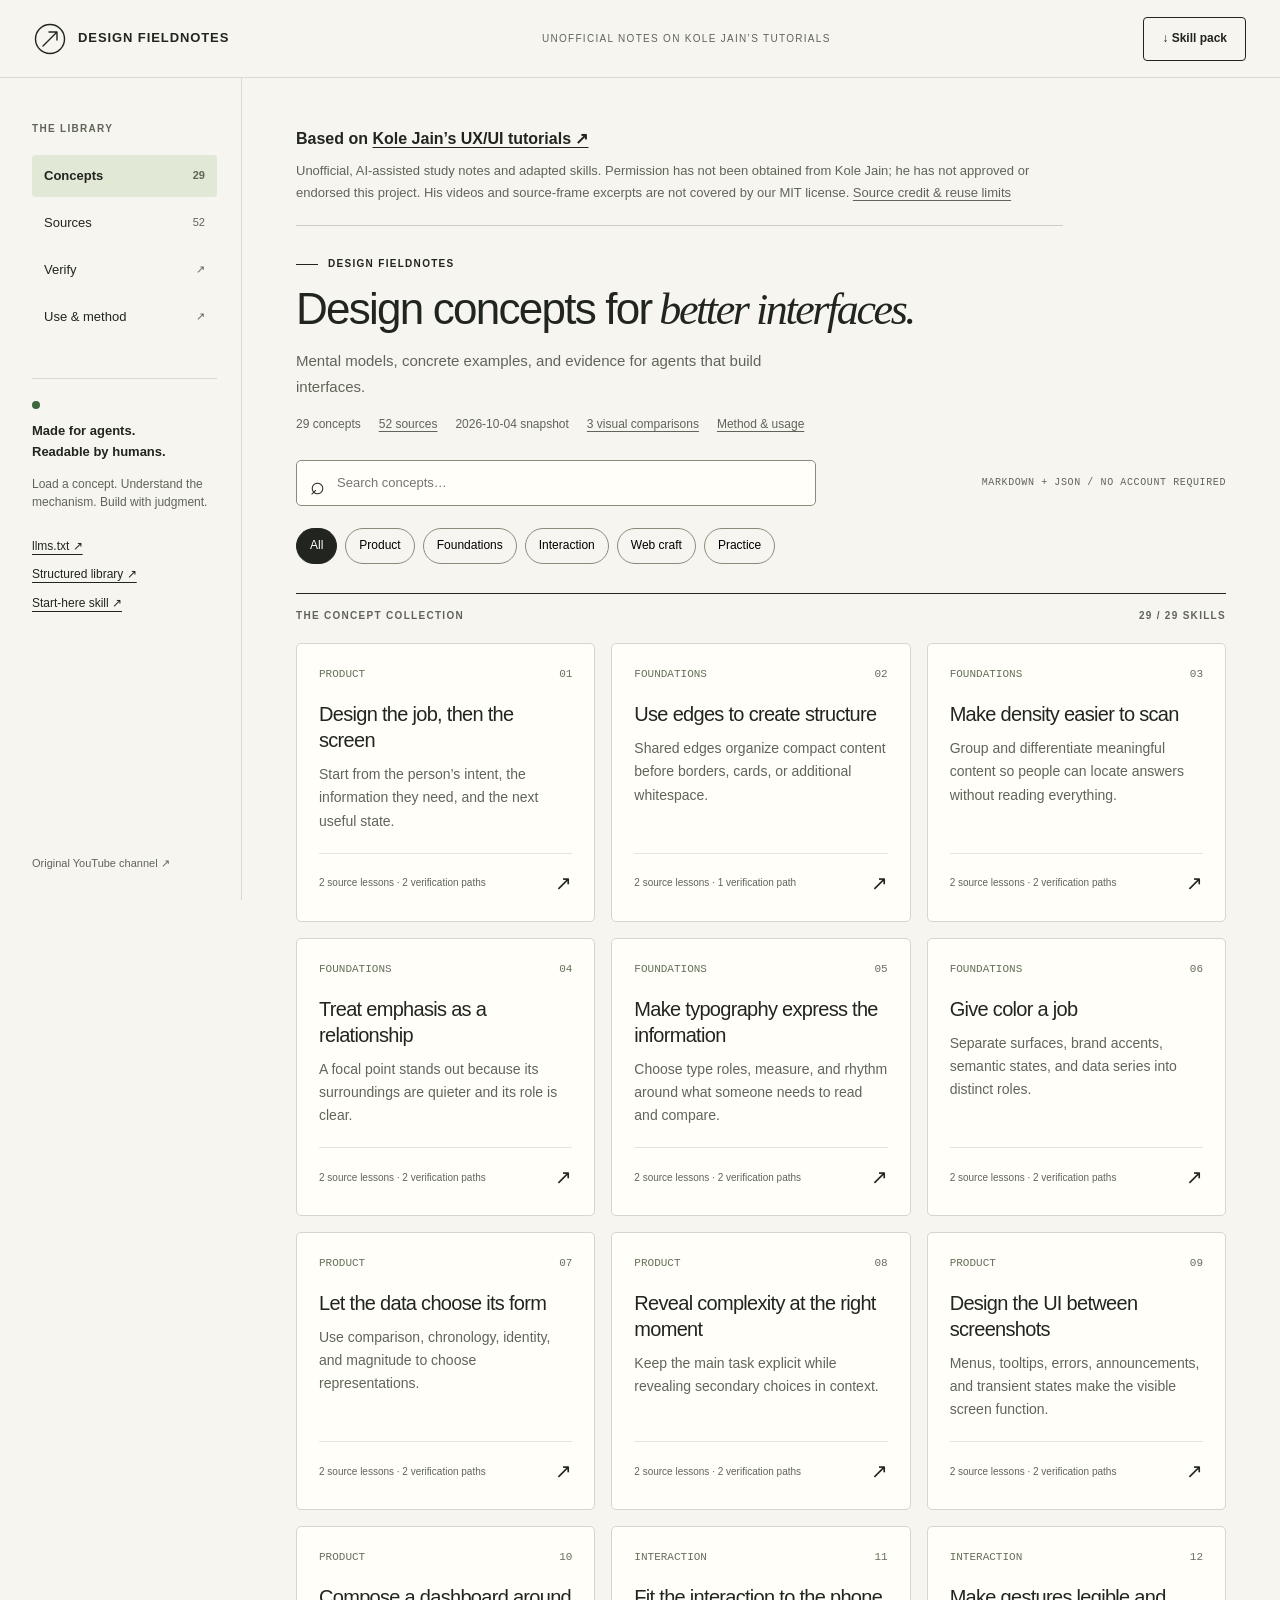
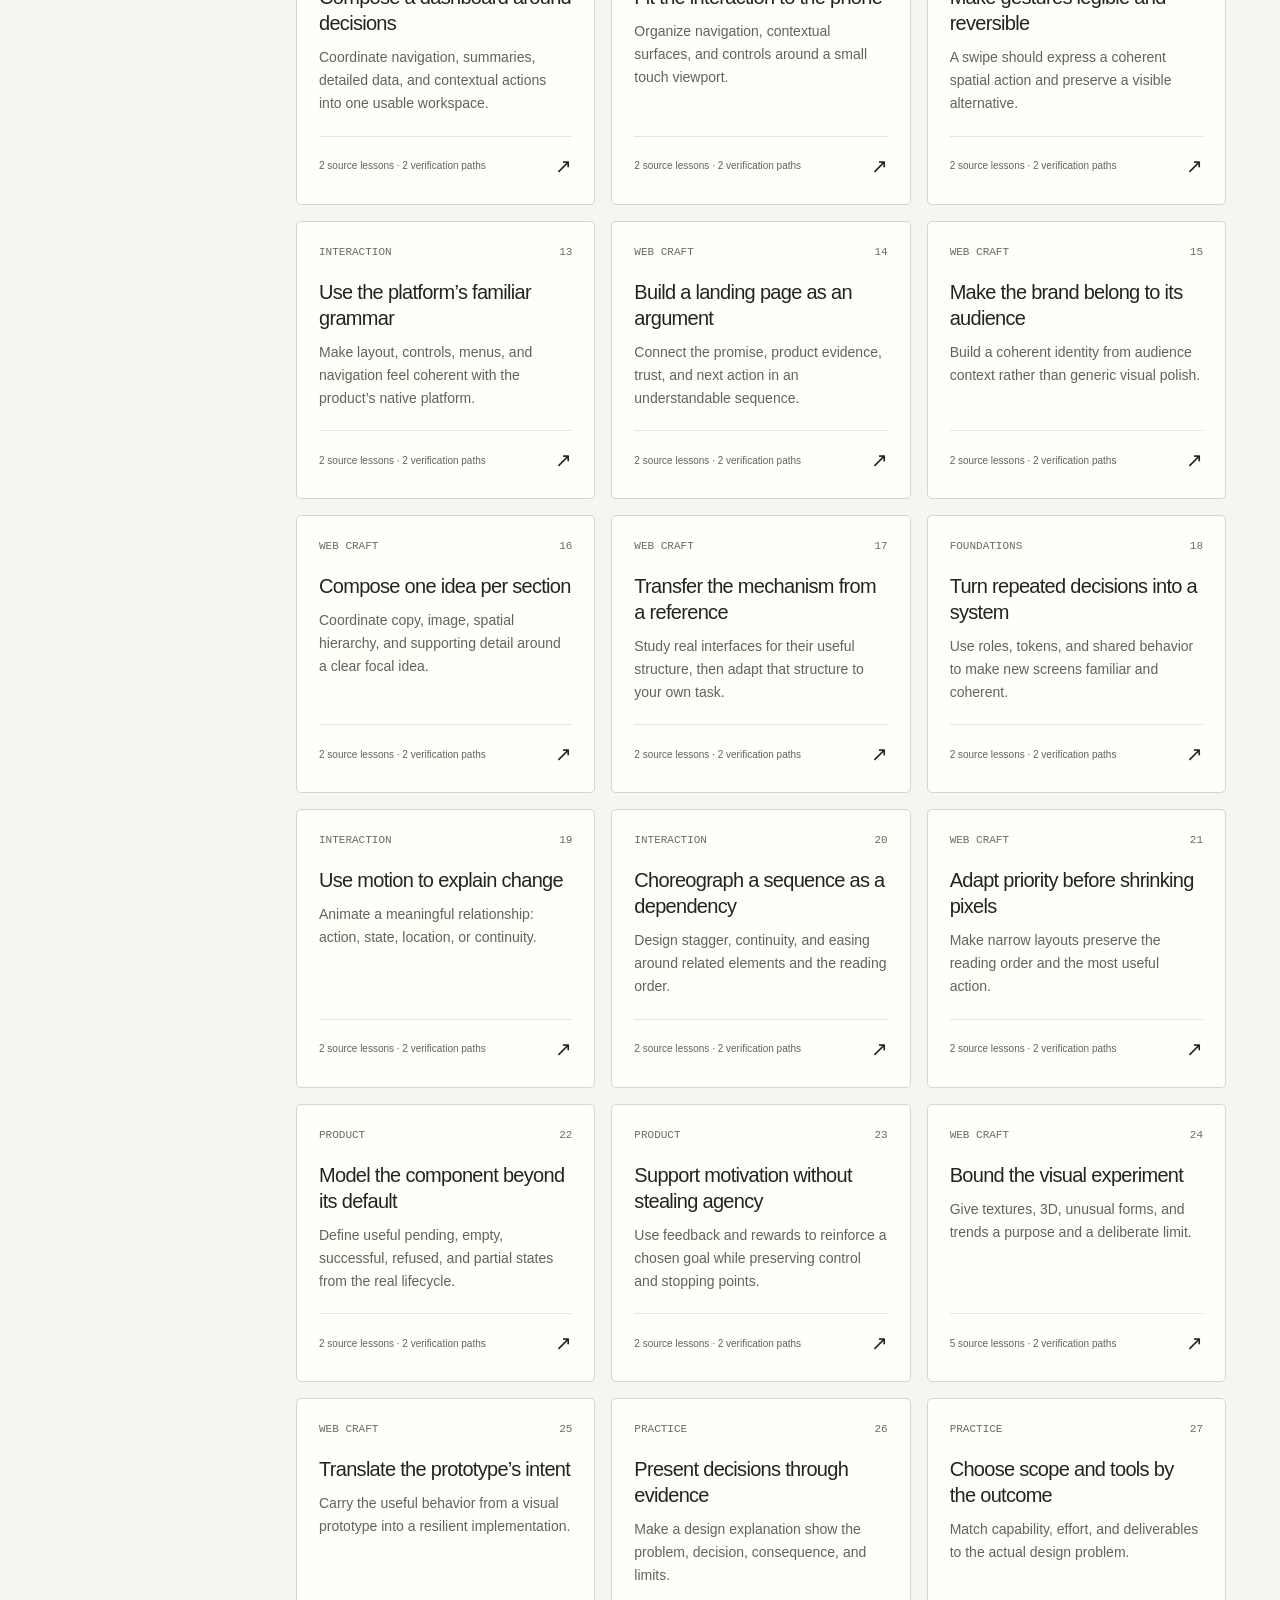
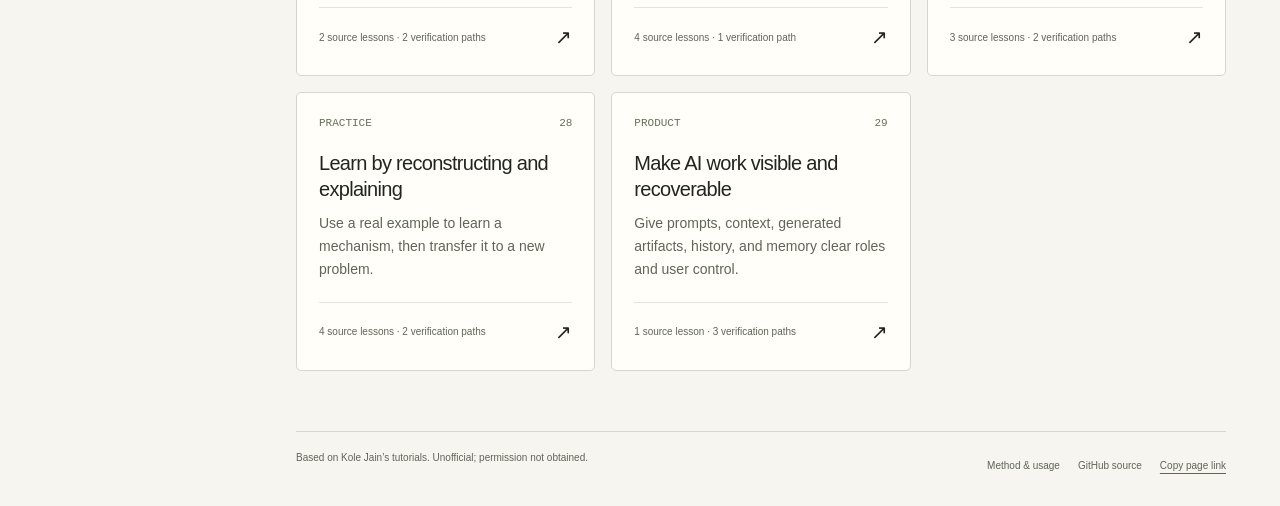
==== commit 034ef790: "Give the brand arrow balanced clearance inside its circle" ====
--- a/index.html
+++ b/index.html
@@ -6,7 +6,7 @@
   <meta name="description" content="An agent-first design field guide synthesized from Kole Jain’s public YouTube catalog. Concept skills, concrete examples, gotchas, and behavioral verification.">
   <title>Design Fieldnotes — An agent-first UX/UI library</title>
   <style>
-@font-face{font-family:FieldSans;src:local("Arial")}*{box-sizing:border-box}html{scroll-behavior:smooth;scroll-padding-top:90px}body{margin:0;background:#f6f5ef;color:#22251f;font-family:FieldSans,Arial,sans-serif;font-size:15px;line-height:1.55}a{color:inherit;text-decoration:none}button,input,select{font:inherit}button,a,input,select{touch-action:manipulation}button{cursor:pointer}button:disabled{cursor:default}button:focus-visible,a:focus-visible,input:focus-visible,select:focus-visible,summary:focus-visible{outline:3px solid #315eaa;outline-offset:4px}.skip{position:absolute;top:-70px;left:20px;background:#22251f;color:white;padding:14px;z-index:10}.skip:focus{top:10px}.topbar{height:78px;border-bottom:1px solid #d9dbd1;display:flex;align-items:center;justify-content:space-between;padding:0 34px;background:#f6f5ef;position:sticky;top:0;z-index:4}.brand{display:flex;align-items:center;gap:12px;letter-spacing:.07em;font-size:13px;font-weight:800}.brand-mark{display:grid;place-items:center;width:32px;height:32px;border:1px solid #22251f;border-radius:50%;font-size:24px;font-weight:400}.edition{font-size:10px;letter-spacing:.13em;color:#606558}.top-action{padding:9px 18px;border:1px solid #22251f;border-radius:4px;font-size:12px;font-weight:bold}.shell{display:grid;grid-template-columns:242px minmax(0,1fr);max-width:1680px;margin:auto}.sidebar{padding:43px 24px 28px 32px;border-right:1px solid #d9dbd1;position:sticky;top:78px;align-self:start;height:calc(100vh - 78px);display:flex;flex-direction:column}.eyebrow{font-size:10px;font-weight:700;letter-spacing:.13em;margin:0 0 18px;color:#606558}.sidebar nav{display:grid;gap:5px}.sidebar nav a{display:flex;align-items:center;justify-content:space-between;padding:11px 12px;font-size:13px;border-radius:4px}.sidebar nav a.active{background:#e2e8d6;font-weight:700}.sidebar nav a:hover{background:#e9ebdf}.sidebar nav span{font-size:11px;color:#606558}.side-note{border-top:1px solid #d9dbd1;padding-top:22px;margin-top:40px;font-size:12px}.status-dot{display:block;width:8px;height:8px;border-radius:50%;background:#3d663c;margin-bottom:12px}.side-note strong{font-size:13px;line-height:1.6}.side-note p{color:#606558;margin:12px 0 20px}.side-note a{display:block;padding:5px 0;text-decoration:underline;text-underline-offset:4px}.channel-link{font-size:11px;margin-top:auto;padding-top:28px;color:#606558}main{padding:48px 54px 24px;min-width:0;outline:none}.hero{display:grid;grid-template-columns:1fr 180px;gap:30px;align-items:end;margin-bottom:38px}.hero h1{font-size:clamp(40px,4.5vw,70px);line-height:1.04;letter-spacing:-.055em;font-weight:500;max-width:800px;margin:18px 0 22px}.hero h1 em{font-family:Georgia,serif;font-weight:normal;letter-spacing:-.055em}.hero p{max-width:620px;color:#606558;font-size:15px;line-height:1.7;margin:0}.kicker{display:flex;align-items:center;gap:10px;font-size:10px;letter-spacing:.13em;font-weight:bold}.kicker:before{content:"";width:22px;height:1px;background:currentColor}.hero-stat{background:#d9ed91;border-radius:3px;padding:22px;position:relative}.hero-stat .number{display:block;font-family:Georgia,serif;font-size:57px;line-height:1;letter-spacing:-.06em;margin-bottom:12px}.hero-stat .label{font-size:11px;line-height:1.6}.hero-stat .arrow{position:absolute;right:17px;top:12px;font-size:25px}.research-note{border:1px solid #d4d8ca;border-left:3px solid #527344;padding:14px 18px;font-size:12px;color:#535a4c;background:#eeefe6;margin-bottom:30px}.research-note a{text-decoration:underline}.toolbar{display:flex;gap:20px;align-items:center;justify-content:space-between;margin-bottom:22px}.search{position:relative;flex:1;max-width:520px}.search:before{content:"⌕";position:absolute;left:14px;top:6px;font-size:25px}.search input{width:100%;border:1px solid #868e7a;border-radius:5px;background:#fffef9;padding:12px 40px;min-height:46px;font-size:13px;color:inherit}.search label{position:absolute;width:1px;height:1px;overflow:hidden;clip-path:inset(50%)}.toolbar-meta{font-family:monospace;font-size:10px;color:#606558;letter-spacing:.06em}.filters{display:flex;flex-wrap:wrap;gap:8px;margin-bottom:29px}.filter{border:1px solid #868e7a;background:transparent;padding:7px 13px;font-size:12px;border-radius:99px;min-height:36px}.filter[aria-pressed=true]{background:#22251f;border-color:#22251f;color:#fff}.section-label{display:flex;justify-content:space-between;gap:20px;border-top:1px solid #22251f;padding-top:14px;margin-bottom:20px;font-size:10px;font-weight:bold;letter-spacing:.13em;color:#606558}.cards{display:grid;grid-template-columns:repeat(3,minmax(0,1fr));gap:17px}.card{display:flex;flex-direction:column;min-height:280px;border:1px solid #d4d8ca;border-radius:5px;background:#fffef9;padding:22px;transition:transform .16s,border-color .16s}.card:hover{transform:translateY(-3px);border-color:#657852}.card-meta{display:flex;justify-content:space-between;gap:10px;color:#66705b;font-family:monospace;font-size:10px}.card-symbol{font-size:36px;line-height:1;margin:25px 0 20px;height:36px;font-weight:300}.card h2{margin:0 0 10px;font-size:19px;font-weight:500;letter-spacing:-.035em;line-height:1.25}.card p{font-size:12px;line-height:1.65;color:#606558;margin:0 0 24px}.card-bottom{margin-top:auto;padding-top:14px;border-top:1px solid #e4e6dd;display:flex;justify-content:space-between;align-items:center;font-size:10px;color:#606558}.card-bottom span:last-child{color:#22251f;font-size:20px}.empty{padding:50px 25px;border:1px dashed #a8b29a;color:#606558}.empty button{margin-top:15px}.bread{font-size:12px;color:#606558;margin-bottom:24px}.bread a{text-decoration:underline}.detail-header{padding-bottom:26px;border-bottom:1px solid #cdd0c4;margin-bottom:32px}.detail-header h1{font-size:clamp(34px,4vw,55px);line-height:1.12;letter-spacing:-.05em;max-width:830px;font-weight:500;margin:18px 0}.detail-header p{max-width:760px;color:#606558;font-size:16px}.actions{display:flex;flex-wrap:wrap;gap:10px;margin-top:24px}.action{display:inline-flex;align-items:center;justify-content:center;min-height:42px;background:#22251f;color:#fff;padding:10px 16px;border:1px solid #22251f;border-radius:4px;font-size:12px}.action.secondary{background:transparent;color:#22251f;border-color:#868e7a}.detail-layout{display:grid;grid-template-columns:minmax(0,1fr) 220px;gap:48px}.prose{max-width:800px}.prose h2{font-size:23px;font-weight:500;letter-spacing:-.03em;margin:32px 0 14px;line-height:1.25}.prose h2:first-child{margin-top:0}.prose h3{font-size:15px;margin:24px 0 8px}.prose p{line-height:1.85;margin:0 0 16px}.prose ul{padding-left:22px;line-height:1.85}.prose li{margin-bottom:8px}.prose a{text-decoration:underline;text-underline-offset:3px}.example{padding:22px;background:#e8eddf;border-radius:5px;margin:24px 0}.example .eyebrow{margin-bottom:10px}.example p:last-child{margin-bottom:0}.aside-panel{font-size:12px}.aside-panel>div{border-top:1px solid #cdd0c4;padding:18px 0}.aside-panel h2{font-size:10px;letter-spacing:.12em;margin:0 0 14px;color:#606558}.aside-panel a{display:block;margin-bottom:13px;line-height:1.6;text-decoration:underline}.tag{display:inline-block;background:#e2e8d6;border-radius:3px;padding:4px 7px;font-family:monospace;font-size:10px;margin:2px 2px 2px 0}.check-list{display:grid;gap:16px}.check{border:1px solid #d4d8ca;border-radius:5px;background:#fffef9;padding:24px}.check h2{margin:0 0 10px;font-size:21px;font-weight:500}.check p{font-size:13px;max-width:850px;color:#606558}.code-head{display:flex;align-items:center;justify-content:space-between;font-family:monospace;font-size:10px;margin-top:20px}.copy-small{font-size:11px;background:transparent;border:1px solid #868e7a;border-radius:3px;min-height:34px;padding:5px 12px}pre{background:#262a24;color:#e9eddc;padding:20px;border-radius:4px;overflow:auto;font-size:12px;line-height:1.8;tab-size:2}code{font-family:ui-monospace,SFMono-Regular,Menlo,monospace}p code{background:#e2e8d6;padding:2px 4px;font-size:12px}.source-list{display:grid;gap:0}.source-row{display:grid;grid-template-columns:37px minmax(0,1fr) 130px;gap:18px;padding:23px 0;border-bottom:1px solid #d4d8ca}.source-num{font-family:monospace;font-size:11px;color:#606558;padding-top:3px}.source-row h2{font-size:16px;letter-spacing:-.02em;font-weight:500;margin:0 0 8px;line-height:1.5}.source-row h2 a:hover{text-decoration:underline}.source-row p{font-size:12px;color:#606558;max-width:800px;margin:8px 0;line-height:1.7}.source-status{text-align:right;font-family:monospace;font-size:10px;color:#47613c;padding-top:4px}.source-status small{display:block;margin-top:7px;color:#606558;line-height:1.6}.source-moments{display:flex;flex-wrap:wrap;gap:12px;font-size:11px;margin-top:10px}.source-moments a{text-decoration:underline;color:#4b613f}.source-row details{font-size:12px;margin-top:14px}.source-row summary{cursor:pointer;min-height:30px}.callout{border-left:3px solid #708348;padding:15px 20px;background:#e8eddf;margin:24px 0}.plain-link{text-decoration:underline}footer{margin-top:60px;border-top:1px solid #d4d8ca;padding-top:18px;display:flex;justify-content:space-between;gap:20px;font-size:10px;color:#606558}#toast{position:fixed;bottom:25px;right:25px;padding:12px 20px;background:#22251f;color:white;border-radius:5px;font-size:12px;z-index:5;opacity:0;pointer-events:none}#toast.show{opacity:1}.small{font-size:12px;color:#606558}.lede{max-width:800px;font-size:16px;color:#606558;margin-bottom:30px}.coverage-grid{display:grid;grid-template-columns:repeat(3,1fr);gap:16px;margin:28px 0}.coverage-grid>div{padding:20px;background:#e8eddf}.coverage-grid strong{display:block;font-size:30px;font-family:Georgia,serif}.coverage-grid span{font-size:11px;color:#606558}@media(min-width:1550px){main{padding:58px 74px}}@media(max-width:1170px){.cards{grid-template-columns:repeat(2,minmax(0,1fr))}.shell{grid-template-columns:212px minmax(0,1fr)}main{padding:35px}.sidebar{padding-left:22px}.hero{grid-template-columns:1fr 150px}.detail-layout{grid-template-columns:minmax(0,1fr)}.aside-panel{display:grid;grid-template-columns:repeat(2,minmax(0,1fr));gap:24px}}@media(max-width:760px){.edition{display:none}.topbar{height:67px;padding:0 18px}.brand{font-size:10px;gap:8px}.top-action{font-size:10px;padding:8px 12px}.shell{display:block}.sidebar{position:static;height:auto;border-right:0;border-bottom:1px solid #d9dbd1;padding:12px 14px}.sidebar>.eyebrow,.side-note,.channel-link{display:none}.sidebar nav{display:flex;overflow:auto;gap:5px}.sidebar nav a{white-space:nowrap;font-size:11px;gap:12px;padding:10px}.sidebar nav a span{display:none}main{padding:32px 20px 22px}.hero{grid-template-columns:1fr;gap:20px}.hero h1{font-size:44px;margin-top:20px}.hero p{font-size:14px}.hero-stat{padding:15px 20px;display:flex;align-items:center;gap:20px}.hero-stat .number{font-size:35px;margin:0}.hero-stat .label{font-size:11px}.hero-stat .arrow{top:15px}.toolbar{display:block}.toolbar-meta{margin-top:13px}.search{max-width:none}.filters{gap:7px}.filter{font-size:11px}.cards{grid-template-columns:1fr}.card{min-height:255px}.card-symbol{margin:20px 0}.source-row{grid-template-columns:26px minmax(0,1fr);gap:10px}.source-status{grid-column:2;text-align:left;display:flex;gap:16px;padding:0}.source-status small{margin-top:0}.coverage-grid{gap:8px}.coverage-grid>div{padding:13px}.coverage-grid strong{font-size:26px}.detail-layout{gap:20px}.aside-panel{display:block}.actions .action{flex:1}.detail-header h1{font-size:37px}.prose p{font-size:14px}.check{padding:18px}pre{font-size:11px;padding:15px}footer{flex-direction:column;gap:8px;margin-top:40px}#toast{bottom:15px;right:15px;left:15px}.hero h1 em{display:inline}}@media(prefers-reduced-motion:reduce){html{scroll-behavior:auto}*,*:before,*:after{transition:none!important;animation:none!important}}@media print{.sidebar,.topbar,.toolbar,.filters,.actions,footer{display:none}.shell{display:block}main{padding:0}.cards{grid-template-columns:repeat(2,1fr)}.card{break-inside:avoid}.detail-layout{display:block}}
+@font-face{font-family:FieldSans;src:local("Arial")}*{box-sizing:border-box}html{scroll-behavior:smooth;scroll-padding-top:90px}body{margin:0;background:#f6f5ef;color:#22251f;font-family:FieldSans,Arial,sans-serif;font-size:15px;line-height:1.55}a{color:inherit;text-decoration:none}button,input,select{font:inherit}button,a,input,select{touch-action:manipulation}button{cursor:pointer}button:disabled{cursor:default}button:focus-visible,a:focus-visible,input:focus-visible,select:focus-visible,summary:focus-visible{outline:3px solid #315eaa;outline-offset:4px}.skip{position:absolute;top:-70px;left:20px;background:#22251f;color:white;padding:14px;z-index:10}.skip:focus{top:10px}.topbar{height:78px;border-bottom:1px solid #d9dbd1;display:flex;align-items:center;justify-content:space-between;padding:0 34px;background:#f6f5ef;position:sticky;top:0;z-index:4}.brand{display:flex;align-items:center;gap:12px;letter-spacing:.07em;font-size:13px;font-weight:800}.brand-mark{display:block;flex:none;width:32px;height:32px}.edition{font-size:10px;letter-spacing:.13em;color:#606558}.top-action{padding:9px 18px;border:1px solid #22251f;border-radius:4px;font-size:12px;font-weight:bold}.shell{display:grid;grid-template-columns:242px minmax(0,1fr);max-width:1680px;margin:auto}.sidebar{padding:43px 24px 28px 32px;border-right:1px solid #d9dbd1;position:sticky;top:78px;align-self:start;height:calc(100vh - 78px);display:flex;flex-direction:column}.eyebrow{font-size:10px;font-weight:700;letter-spacing:.13em;margin:0 0 18px;color:#606558}.sidebar nav{display:grid;gap:5px}.sidebar nav a{display:flex;align-items:center;justify-content:space-between;padding:11px 12px;font-size:13px;border-radius:4px}.sidebar nav a.active{background:#e2e8d6;font-weight:700}.sidebar nav a:hover{background:#e9ebdf}.sidebar nav span{font-size:11px;color:#606558}.side-note{border-top:1px solid #d9dbd1;padding-top:22px;margin-top:40px;font-size:12px}.status-dot{display:block;width:8px;height:8px;border-radius:50%;background:#3d663c;margin-bottom:12px}.side-note strong{font-size:13px;line-height:1.6}.side-note p{color:#606558;margin:12px 0 20px}.side-note a{display:block;padding:5px 0;text-decoration:underline;text-underline-offset:4px}.channel-link{font-size:11px;margin-top:auto;padding-top:28px;color:#606558}main{padding:48px 54px 24px;min-width:0;outline:none}.hero{display:grid;grid-template-columns:1fr 180px;gap:30px;align-items:end;margin-bottom:38px}.hero h1{font-size:clamp(40px,4.5vw,70px);line-height:1.04;letter-spacing:-.055em;font-weight:500;max-width:800px;margin:18px 0 22px}.hero h1 em{font-family:Georgia,serif;font-weight:normal;letter-spacing:-.055em}.hero p{max-width:620px;color:#606558;font-size:15px;line-height:1.7;margin:0}.kicker{display:flex;align-items:center;gap:10px;font-size:10px;letter-spacing:.13em;font-weight:bold}.kicker:before{content:"";width:22px;height:1px;background:currentColor}.hero-stat{background:#d9ed91;border-radius:3px;padding:22px;position:relative}.hero-stat .number{display:block;font-family:Georgia,serif;font-size:57px;line-height:1;letter-spacing:-.06em;margin-bottom:12px}.hero-stat .label{font-size:11px;line-height:1.6}.hero-stat .arrow{position:absolute;right:17px;top:12px;font-size:25px}.research-note{border:1px solid #d4d8ca;border-left:3px solid #527344;padding:14px 18px;font-size:12px;color:#535a4c;background:#eeefe6;margin-bottom:30px}.research-note a{text-decoration:underline}.toolbar{display:flex;gap:20px;align-items:center;justify-content:space-between;margin-bottom:22px}.search{position:relative;flex:1;max-width:520px}.search:before{content:"⌕";position:absolute;left:14px;top:6px;font-size:25px}.search input{width:100%;border:1px solid #868e7a;border-radius:5px;background:#fffef9;padding:12px 40px;min-height:46px;font-size:13px;color:inherit}.search label{position:absolute;width:1px;height:1px;overflow:hidden;clip-path:inset(50%)}.toolbar-meta{font-family:monospace;font-size:10px;color:#606558;letter-spacing:.06em}.filters{display:flex;flex-wrap:wrap;gap:8px;margin-bottom:29px}.filter{border:1px solid #868e7a;background:transparent;padding:7px 13px;font-size:12px;border-radius:99px;min-height:36px}.filter[aria-pressed=true]{background:#22251f;border-color:#22251f;color:#fff}.section-label{display:flex;justify-content:space-between;gap:20px;border-top:1px solid #22251f;padding-top:14px;margin-bottom:20px;font-size:10px;font-weight:bold;letter-spacing:.13em;color:#606558}.cards{display:grid;grid-template-columns:repeat(3,minmax(0,1fr));gap:17px}.card{display:flex;flex-direction:column;min-height:280px;border:1px solid #d4d8ca;border-radius:5px;background:#fffef9;padding:22px;transition:transform .16s,border-color .16s}.card:hover{transform:translateY(-3px);border-color:#657852}.card-meta{display:flex;justify-content:space-between;gap:10px;color:#66705b;font-family:monospace;font-size:10px}.card-symbol{font-size:36px;line-height:1;margin:25px 0 20px;height:36px;font-weight:300}.card h2{margin:0 0 10px;font-size:19px;font-weight:500;letter-spacing:-.035em;line-height:1.25}.card p{font-size:12px;line-height:1.65;color:#606558;margin:0 0 24px}.card-bottom{margin-top:auto;padding-top:14px;border-top:1px solid #e4e6dd;display:flex;justify-content:space-between;align-items:center;font-size:10px;color:#606558}.card-bottom span:last-child{color:#22251f;font-size:20px}.empty{padding:50px 25px;border:1px dashed #a8b29a;color:#606558}.empty button{margin-top:15px}.bread{font-size:12px;color:#606558;margin-bottom:24px}.bread a{text-decoration:underline}.detail-header{padding-bottom:26px;border-bottom:1px solid #cdd0c4;margin-bottom:32px}.detail-header h1{font-size:clamp(34px,4vw,55px);line-height:1.12;letter-spacing:-.05em;max-width:830px;font-weight:500;margin:18px 0}.detail-header p{max-width:760px;color:#606558;font-size:16px}.actions{display:flex;flex-wrap:wrap;gap:10px;margin-top:24px}.action{display:inline-flex;align-items:center;justify-content:center;min-height:42px;background:#22251f;color:#fff;padding:10px 16px;border:1px solid #22251f;border-radius:4px;font-size:12px}.action.secondary{background:transparent;color:#22251f;border-color:#868e7a}.detail-layout{display:grid;grid-template-columns:minmax(0,1fr) 220px;gap:48px}.prose{max-width:800px}.prose h2{font-size:23px;font-weight:500;letter-spacing:-.03em;margin:32px 0 14px;line-height:1.25}.prose h2:first-child{margin-top:0}.prose h3{font-size:15px;margin:24px 0 8px}.prose p{line-height:1.85;margin:0 0 16px}.prose ul{padding-left:22px;line-height:1.85}.prose li{margin-bottom:8px}.prose a{text-decoration:underline;text-underline-offset:3px}.example{padding:22px;background:#e8eddf;border-radius:5px;margin:24px 0}.example .eyebrow{margin-bottom:10px}.example p:last-child{margin-bottom:0}.aside-panel{font-size:12px}.aside-panel>div{border-top:1px solid #cdd0c4;padding:18px 0}.aside-panel h2{font-size:10px;letter-spacing:.12em;margin:0 0 14px;color:#606558}.aside-panel a{display:block;margin-bottom:13px;line-height:1.6;text-decoration:underline}.tag{display:inline-block;background:#e2e8d6;border-radius:3px;padding:4px 7px;font-family:monospace;font-size:10px;margin:2px 2px 2px 0}.check-list{display:grid;gap:16px}.check{border:1px solid #d4d8ca;border-radius:5px;background:#fffef9;padding:24px}.check h2{margin:0 0 10px;font-size:21px;font-weight:500}.check p{font-size:13px;max-width:850px;color:#606558}.code-head{display:flex;align-items:center;justify-content:space-between;font-family:monospace;font-size:10px;margin-top:20px}.copy-small{font-size:11px;background:transparent;border:1px solid #868e7a;border-radius:3px;min-height:34px;padding:5px 12px}pre{background:#262a24;color:#e9eddc;padding:20px;border-radius:4px;overflow:auto;font-size:12px;line-height:1.8;tab-size:2}code{font-family:ui-monospace,SFMono-Regular,Menlo,monospace}p code{background:#e2e8d6;padding:2px 4px;font-size:12px}.source-list{display:grid;gap:0}.source-row{display:grid;grid-template-columns:37px minmax(0,1fr) 130px;gap:18px;padding:23px 0;border-bottom:1px solid #d4d8ca}.source-num{font-family:monospace;font-size:11px;color:#606558;padding-top:3px}.source-row h2{font-size:16px;letter-spacing:-.02em;font-weight:500;margin:0 0 8px;line-height:1.5}.source-row h2 a:hover{text-decoration:underline}.source-row p{font-size:12px;color:#606558;max-width:800px;margin:8px 0;line-height:1.7}.source-status{text-align:right;font-family:monospace;font-size:10px;color:#47613c;padding-top:4px}.source-status small{display:block;margin-top:7px;color:#606558;line-height:1.6}.source-moments{display:flex;flex-wrap:wrap;gap:12px;font-size:11px;margin-top:10px}.source-moments a{text-decoration:underline;color:#4b613f}.source-row details{font-size:12px;margin-top:14px}.source-row summary{cursor:pointer;min-height:30px}.callout{border-left:3px solid #708348;padding:15px 20px;background:#e8eddf;margin:24px 0}.plain-link{text-decoration:underline}footer{margin-top:60px;border-top:1px solid #d4d8ca;padding-top:18px;display:flex;justify-content:space-between;gap:20px;font-size:10px;color:#606558}#toast{position:fixed;bottom:25px;right:25px;padding:12px 20px;background:#22251f;color:white;border-radius:5px;font-size:12px;z-index:5;opacity:0;pointer-events:none}#toast.show{opacity:1}.small{font-size:12px;color:#606558}.lede{max-width:800px;font-size:16px;color:#606558;margin-bottom:30px}.coverage-grid{display:grid;grid-template-columns:repeat(3,1fr);gap:16px;margin:28px 0}.coverage-grid>div{padding:20px;background:#e8eddf}.coverage-grid strong{display:block;font-size:30px;font-family:Georgia,serif}.coverage-grid span{font-size:11px;color:#606558}@media(min-width:1550px){main{padding:58px 74px}}@media(max-width:1170px){.cards{grid-template-columns:repeat(2,minmax(0,1fr))}.shell{grid-template-columns:212px minmax(0,1fr)}main{padding:35px}.sidebar{padding-left:22px}.hero{grid-template-columns:1fr 150px}.detail-layout{grid-template-columns:minmax(0,1fr)}.aside-panel{display:grid;grid-template-columns:repeat(2,minmax(0,1fr));gap:24px}}@media(max-width:760px){.edition{display:none}.topbar{height:67px;padding:0 18px}.brand{font-size:10px;gap:8px}.top-action{font-size:10px;padding:8px 12px}.shell{display:block}.sidebar{position:static;height:auto;border-right:0;border-bottom:1px solid #d9dbd1;padding:12px 14px}.sidebar>.eyebrow,.side-note,.channel-link{display:none}.sidebar nav{display:flex;overflow:auto;gap:5px}.sidebar nav a{white-space:nowrap;font-size:11px;gap:12px;padding:10px}.sidebar nav a span{display:none}main{padding:32px 20px 22px}.hero{grid-template-columns:1fr;gap:20px}.hero h1{font-size:44px;margin-top:20px}.hero p{font-size:14px}.hero-stat{padding:15px 20px;display:flex;align-items:center;gap:20px}.hero-stat .number{font-size:35px;margin:0}.hero-stat .label{font-size:11px}.hero-stat .arrow{top:15px}.toolbar{display:block}.toolbar-meta{margin-top:13px}.search{max-width:none}.filters{gap:7px}.filter{font-size:11px}.cards{grid-template-columns:1fr}.card{min-height:255px}.card-symbol{margin:20px 0}.source-row{grid-template-columns:26px minmax(0,1fr);gap:10px}.source-status{grid-column:2;text-align:left;display:flex;gap:16px;padding:0}.source-status small{margin-top:0}.coverage-grid{gap:8px}.coverage-grid>div{padding:13px}.coverage-grid strong{font-size:26px}.detail-layout{gap:20px}.aside-panel{display:block}.actions .action{flex:1}.detail-header h1{font-size:37px}.prose p{font-size:14px}.check{padding:18px}pre{font-size:11px;padding:15px}footer{flex-direction:column;gap:8px;margin-top:40px}#toast{bottom:15px;right:15px;left:15px}.hero h1 em{display:inline}}@media(prefers-reduced-motion:reduce){html{scroll-behavior:auto}*,*:before,*:after{transition:none!important;animation:none!important}}@media print{.sidebar,.topbar,.toolbar,.filters,.actions,footer{display:none}.shell{display:block}main{padding:0}.cards{grid-template-columns:repeat(2,1fr)}.card{break-inside:avoid}.detail-layout{display:block}}
 
 /* Reading and interaction roles for the public reference library. */
 .prose{max-width:68ch}.prose p,.prose li{font-size:16px;line-height:1.75}.card p,.source-row p{font-size:14px;line-height:1.65}.action,.top-action,.copy-small{min-height:44px}.top-action{display:inline-flex;align-items:center;justify-content:center}.footer-links{display:flex;flex-wrap:wrap;gap:18px;align-items:center}.text-button{border:0;background:transparent;color:inherit;padding:8px 0;min-height:32px;text-decoration:underline;text-underline-offset:4px}.method-steps{padding-left:24px}.method-steps li{padding-left:5px;margin-bottom:20px}.check{scroll-margin-top:94px}.check:focus-visible{outline:3px solid #315eaa;outline-offset:4px}.aside-panel p{font-size:13px;line-height:1.65}.example{background:transparent;border-radius:0;border-left:2px solid #527344;padding:8px 0 8px 22px}.code-head{gap:16px}.source-moments a{display:inline-flex;align-items:center;min-height:32px}.hero-stat{align-self:center}.research-note{background:transparent;border:0;border-top:1px solid #d4d8ca;border-bottom:1px solid #d4d8ca;padding:12px 0}
@@ -40,7 +40,7 @@
 <body>
   <a class="skip" href="#main">Skip to content</a>
   <header class="topbar">
-    <a class="brand" href="#skills" aria-label="Design Fieldnotes home"><span class="brand-mark" aria-hidden="true">↗</span> DESIGN FIELDNOTES</a>
+    <a class="brand" href="#skills" aria-label="Design Fieldnotes home"><svg class="brand-mark" viewBox="0 0 32 32" width="32" height="32" aria-hidden="true" focusable="false" fill="none" stroke="currentColor" stroke-width="1.4" stroke-linecap="round" stroke-linejoin="round"><circle cx="16" cy="16" r="14.5"/><path d="M9 23 23 9M15 9h8v8"/></svg> DESIGN FIELDNOTES</a>
     <span class="edition">UNOFFICIAL NOTES ON KOLE JAIN’S TUTORIALS</span>
     <a class="top-action" href="skills.zip" download>↓ Skill pack</a>
   </header>
@@ -112,7 +112,7 @@
   }
   function renderVisualExample(e, heading = 'h3') {
     const c = e.comparison;
-    return `<section class="visual-comparison" aria-labelledby="visual-title-${escape(e.id)}"><p class="eyebrow">SOURCE VIDEO / OBSERVED COMPARISON</p><${heading} id="visual-title-${escape(e.id)}">${escape(e.title)}</${heading}><p class="comparison-source"><a href="${escape(e.source.url)}" target="_blank" rel="noopener">Kole Jain · ${escape(e.source.title)} ↗</a></p><p class="frame-credit">Frames from Kole Jain’s video. Creator permission has not been obtained. Source images retain their respective owners’ rights and are excluded from MIT.</p><div class="comparison-frames">${e.frames.map(f => `<figure><figcaption><strong>${f.role === 'problem' ? 'Problem shown' : 'Change shown'}</strong><a href="${sourceLink(e.source.videoId, Math.floor(f.observedSeconds))}" target="_blank" rel="noopener">${minutes(f.observedSeconds)} in source ↗</a></figcaption><a class="frame-link" href="${escape(f.imagePath)}" target="_blank" rel="noopener" aria-label="Open full frame: ${escape(e.title)} — ${f.role === 'problem' ? 'problem' : 'change'}"><img src="${escape(f.imagePath)}" alt="${escape(f.altText)}" width="${f.width}" height="${f.height}" loading="lazy"></a><p class="frame-facts">${escape(f.visibleFacts)}</p><a class="plain-link full-frame" href="${escape(f.imagePath)}" target="_blank" rel="noopener">Open full frame ↗</a></figure>`).join('')}</div><dl class="comparison-reasoning"><dt>Problem</dt><dd>${escape(c.problem)}</dd><dt>Observed change</dt><dd>${escape(c.observedChanges)}</dd><dt>Why this may help</dt><dd>${escape(c.mechanism)}</dd><dt>Transfer when</dt><dd>${escape(c.transferWhen)}</dd><dt>Limits & counterexamples</dt><dd>${escape(c.doNotGeneralize)} ${escape(c.unverifiedOutcomes)}</dd></dl><details class="comparison-provenance"><summary>Capture, attribution & model input</summary><p>Source frames captured ${escape(e.provenance.captureDate)}. ${escape(e.provenance.captureMethod)}</p><p>Load both images using a vision-capable tool. The JSON provides local paths, public URLs, alt text, source times and transfer limits. Links and descriptions alone do not give a model the pixels.</p><p><a href="SOURCE-MATERIAL.md">Source-frame rights and attribution</a> · <a href="examples/${escape(e.id)}.md">Read the image comparison as Markdown</a></p></details><div class="comparison-actions"><button class="copy-small" data-copy-example="${escape(e.id)}">Copy image links + context</button><a class="plain-link" href="examples/${escape(e.id)}.md" download>Download comparison</a></div></section>`;
+    return `<section class="visual-comparison" aria-labelledby="visual-title-${escape(e.id)}"><p class="eyebrow">SOURCE VIDEO / OBSERVED COMPARISON</p><${heading} id="visual-title-${escape(e.id)}">${escape(e.title)}</${heading}><p class="comparison-source"><a href="${escape(e.source.url)}" target="_blank" rel="noopener">Watch Kole Jain’s original video · ${escape(e.source.title)} ↗</a></p><p class="frame-credit">Frames from Kole Jain’s video. Creator permission has not been obtained. Source images retain their respective owners’ rights and are excluded from MIT.</p><div class="comparison-frames">${e.frames.map(f => `<figure><figcaption><strong>${f.role === 'problem' ? 'Problem shown' : 'Change shown'}</strong><a href="${sourceLink(e.source.videoId, Math.floor(f.observedSeconds))}" target="_blank" rel="noopener">${minutes(f.observedSeconds)} in original video ↗</a></figcaption><a class="frame-link" href="${escape(f.imagePath)}" target="_blank" rel="noopener" aria-label="Open full frame: ${escape(e.title)} — ${f.role === 'problem' ? 'problem' : 'change'}"><img src="${escape(f.imagePath)}" alt="${escape(f.altText)}" width="${f.width}" height="${f.height}" loading="lazy"></a><p class="frame-facts">${escape(f.visibleFacts)}</p><a class="plain-link full-frame" href="${escape(f.imagePath)}" target="_blank" rel="noopener">Open full frame ↗</a></figure>`).join('')}</div><dl class="comparison-reasoning"><dt>Problem</dt><dd>${escape(c.problem)}</dd><dt>Observed change</dt><dd>${escape(c.observedChanges)}</dd><dt>Why this may help</dt><dd>${escape(c.mechanism)}</dd><dt>Transfer when</dt><dd>${escape(c.transferWhen)}</dd><dt>Limits & counterexamples</dt><dd>${escape(c.doNotGeneralize)} ${escape(c.unverifiedOutcomes)}</dd></dl><details class="comparison-provenance"><summary>Capture, attribution & model input</summary><p>Source frames captured ${escape(e.provenance.captureDate)}. ${escape(e.provenance.captureMethod)}</p><p>Load both images using a vision-capable tool. The JSON provides local paths, public URLs, alt text, source times and transfer limits. Links and descriptions alone do not give a model the pixels.</p><p><a href="SOURCE-MATERIAL.md">Source-frame rights and attribution</a> · <a href="examples/${escape(e.id)}.md">Read the image comparison as Markdown</a></p></details><div class="comparison-actions"><button class="copy-small" data-copy-example="${escape(e.id)}">Copy image links + context</button><a class="plain-link" href="examples/${escape(e.id)}.md" download>Download comparison</a></div></section>`;
   }
   function bindExampleCopies() {
     view.querySelectorAll('[data-copy-example]').forEach(b => b.addEventListener('click', () => copy(JSON.stringify(library.examples.find(e => e.id === b.dataset.copyExample),null,2))));
